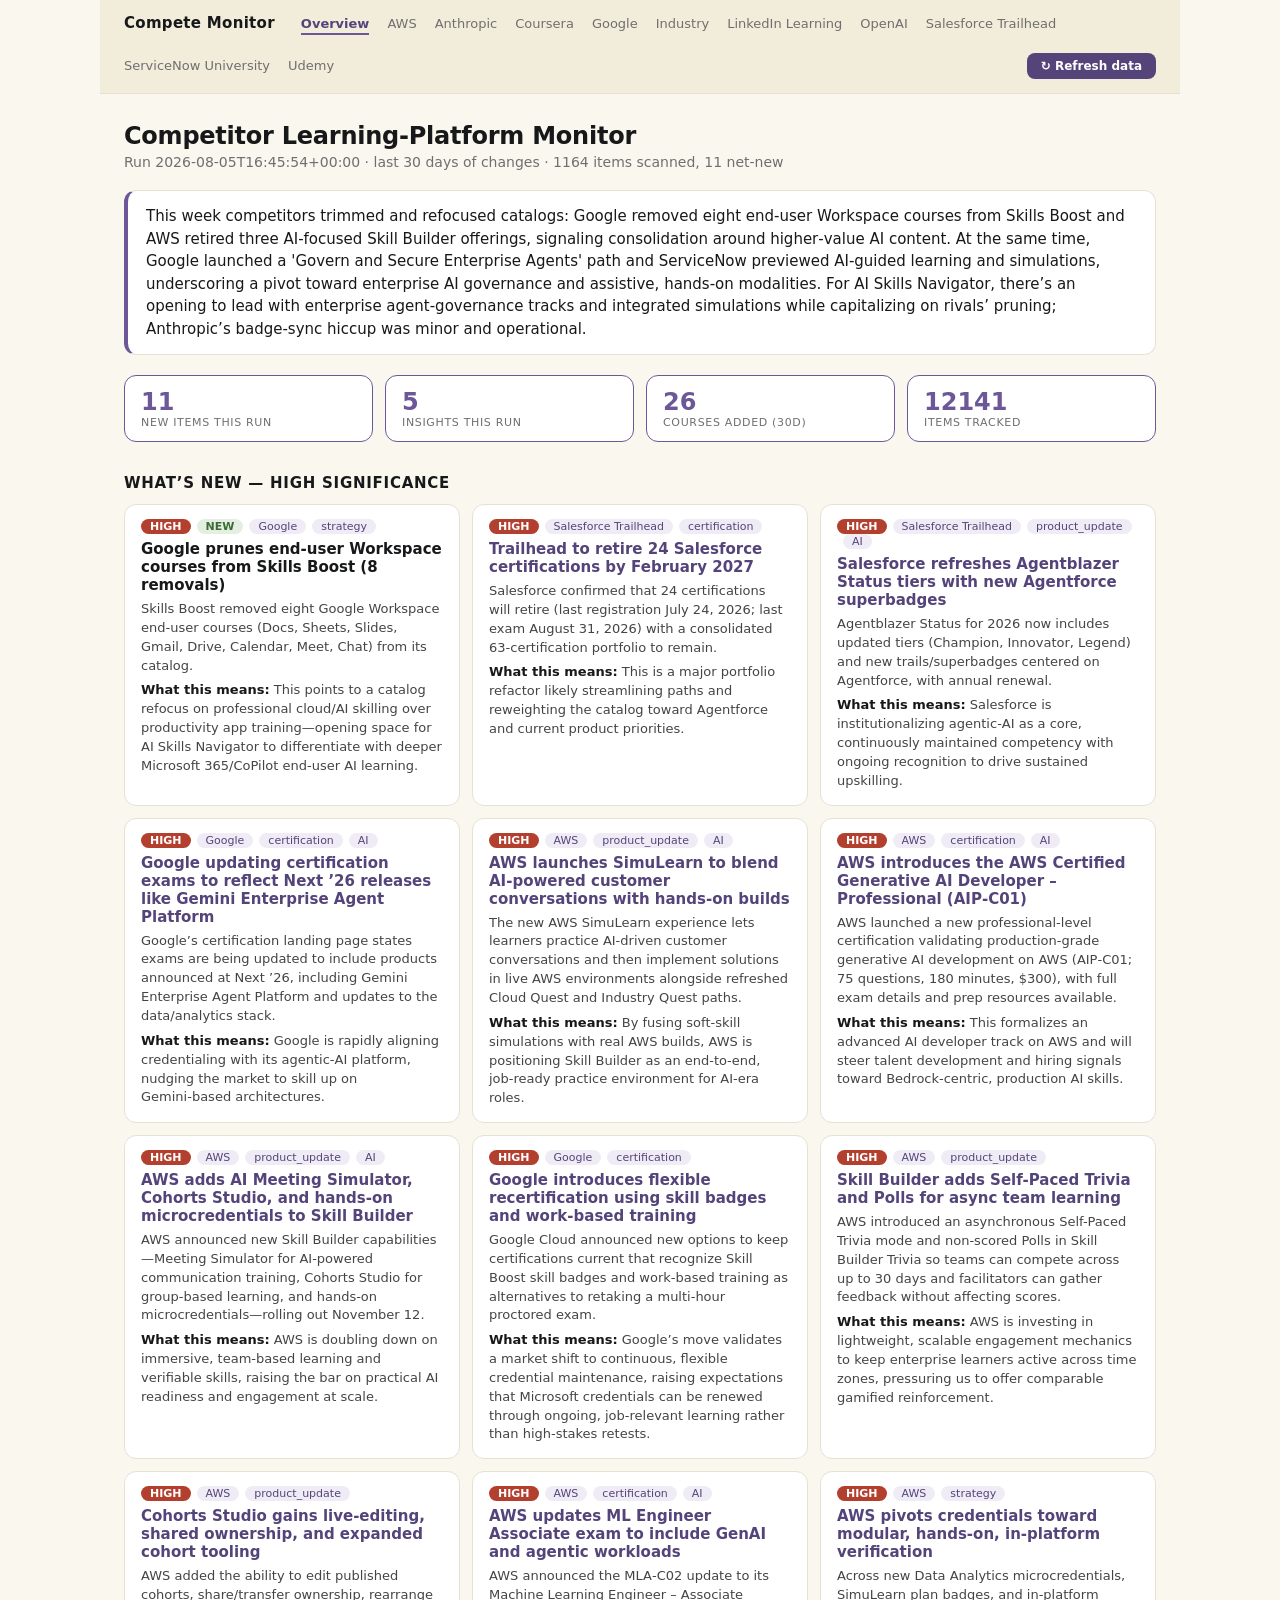
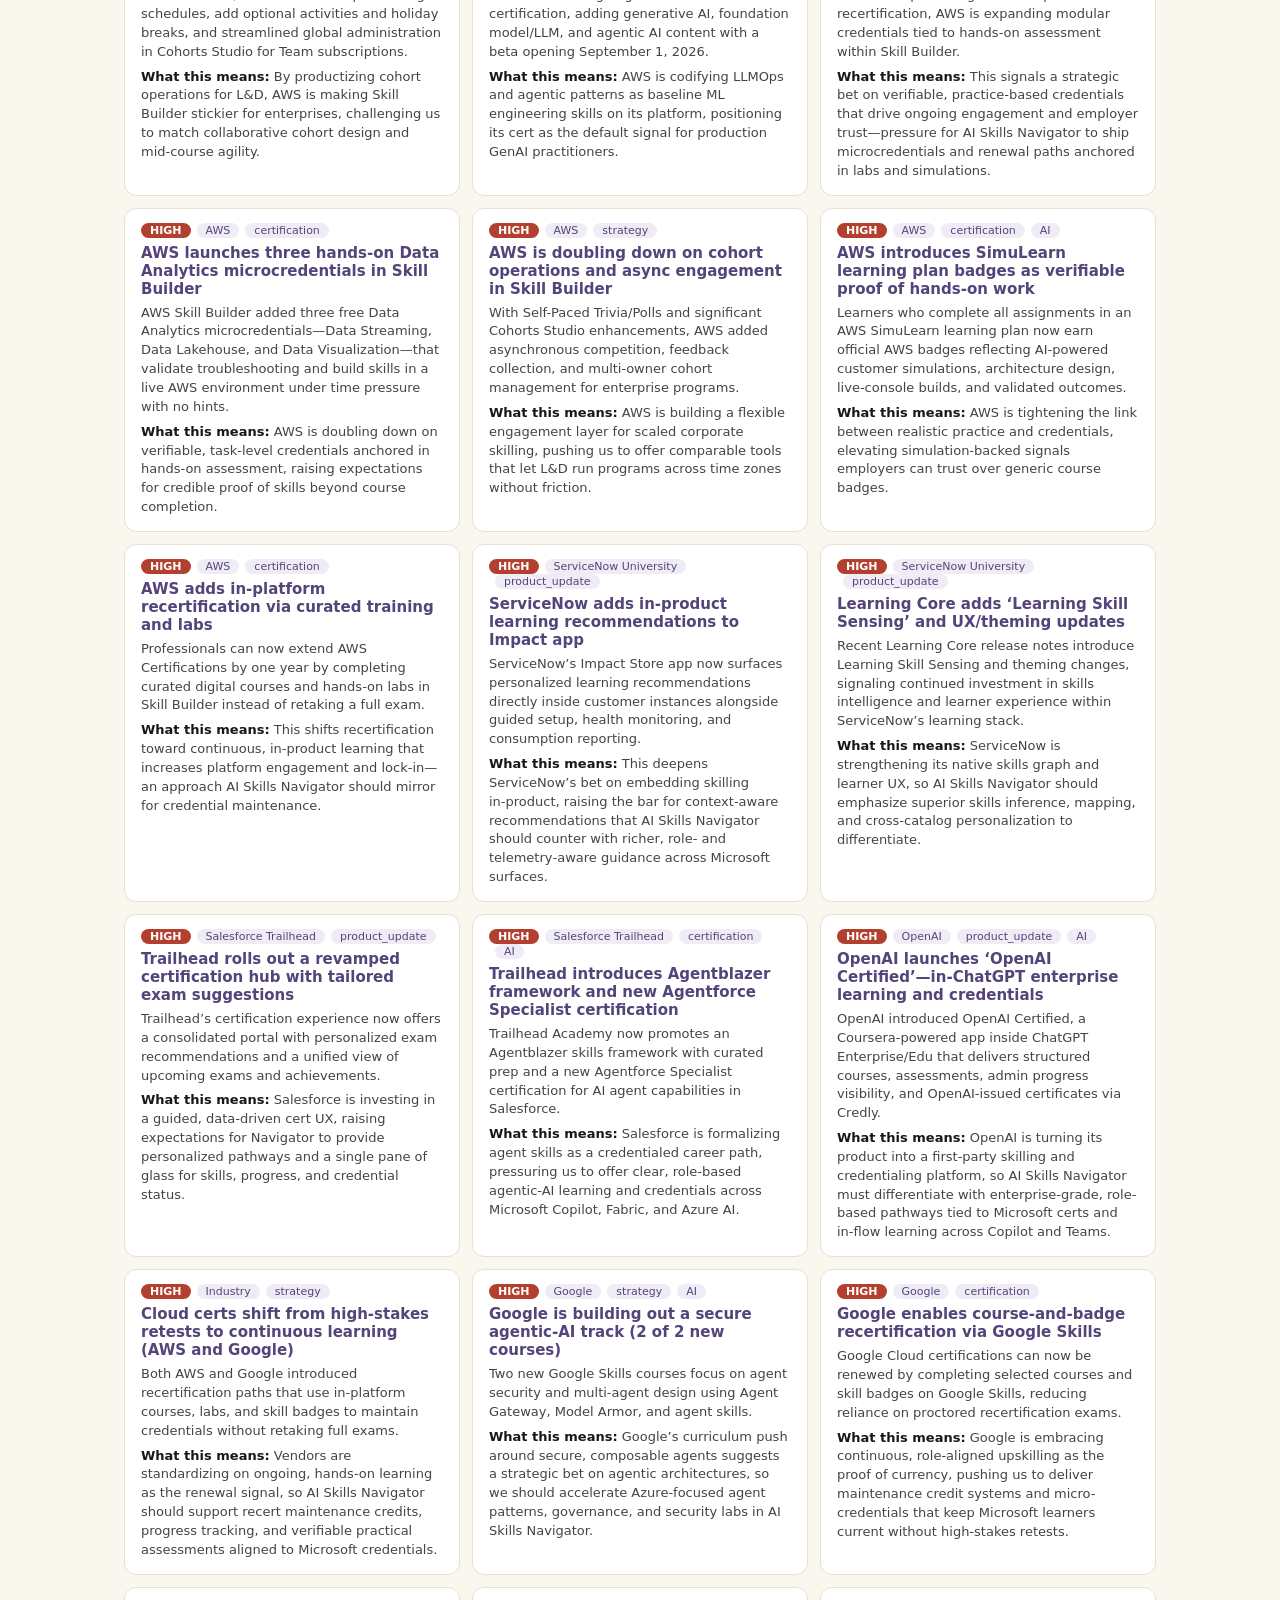
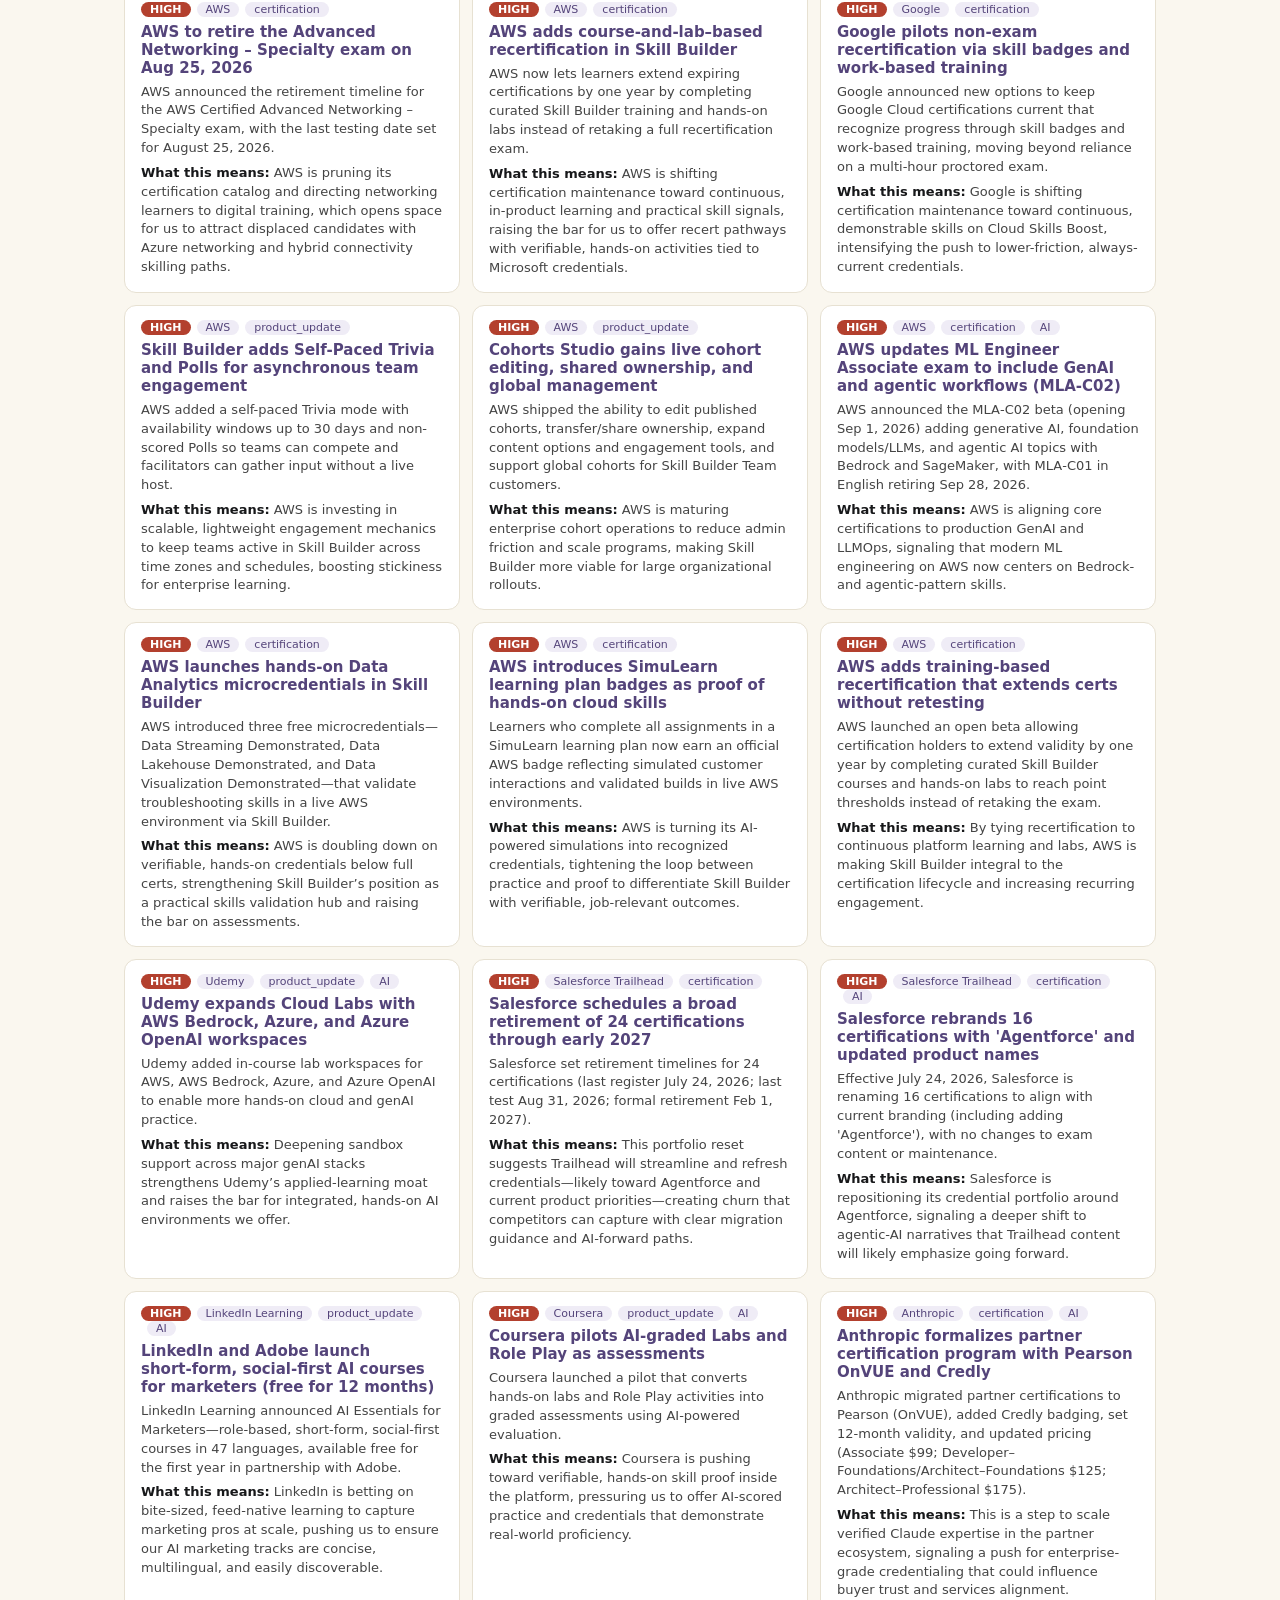
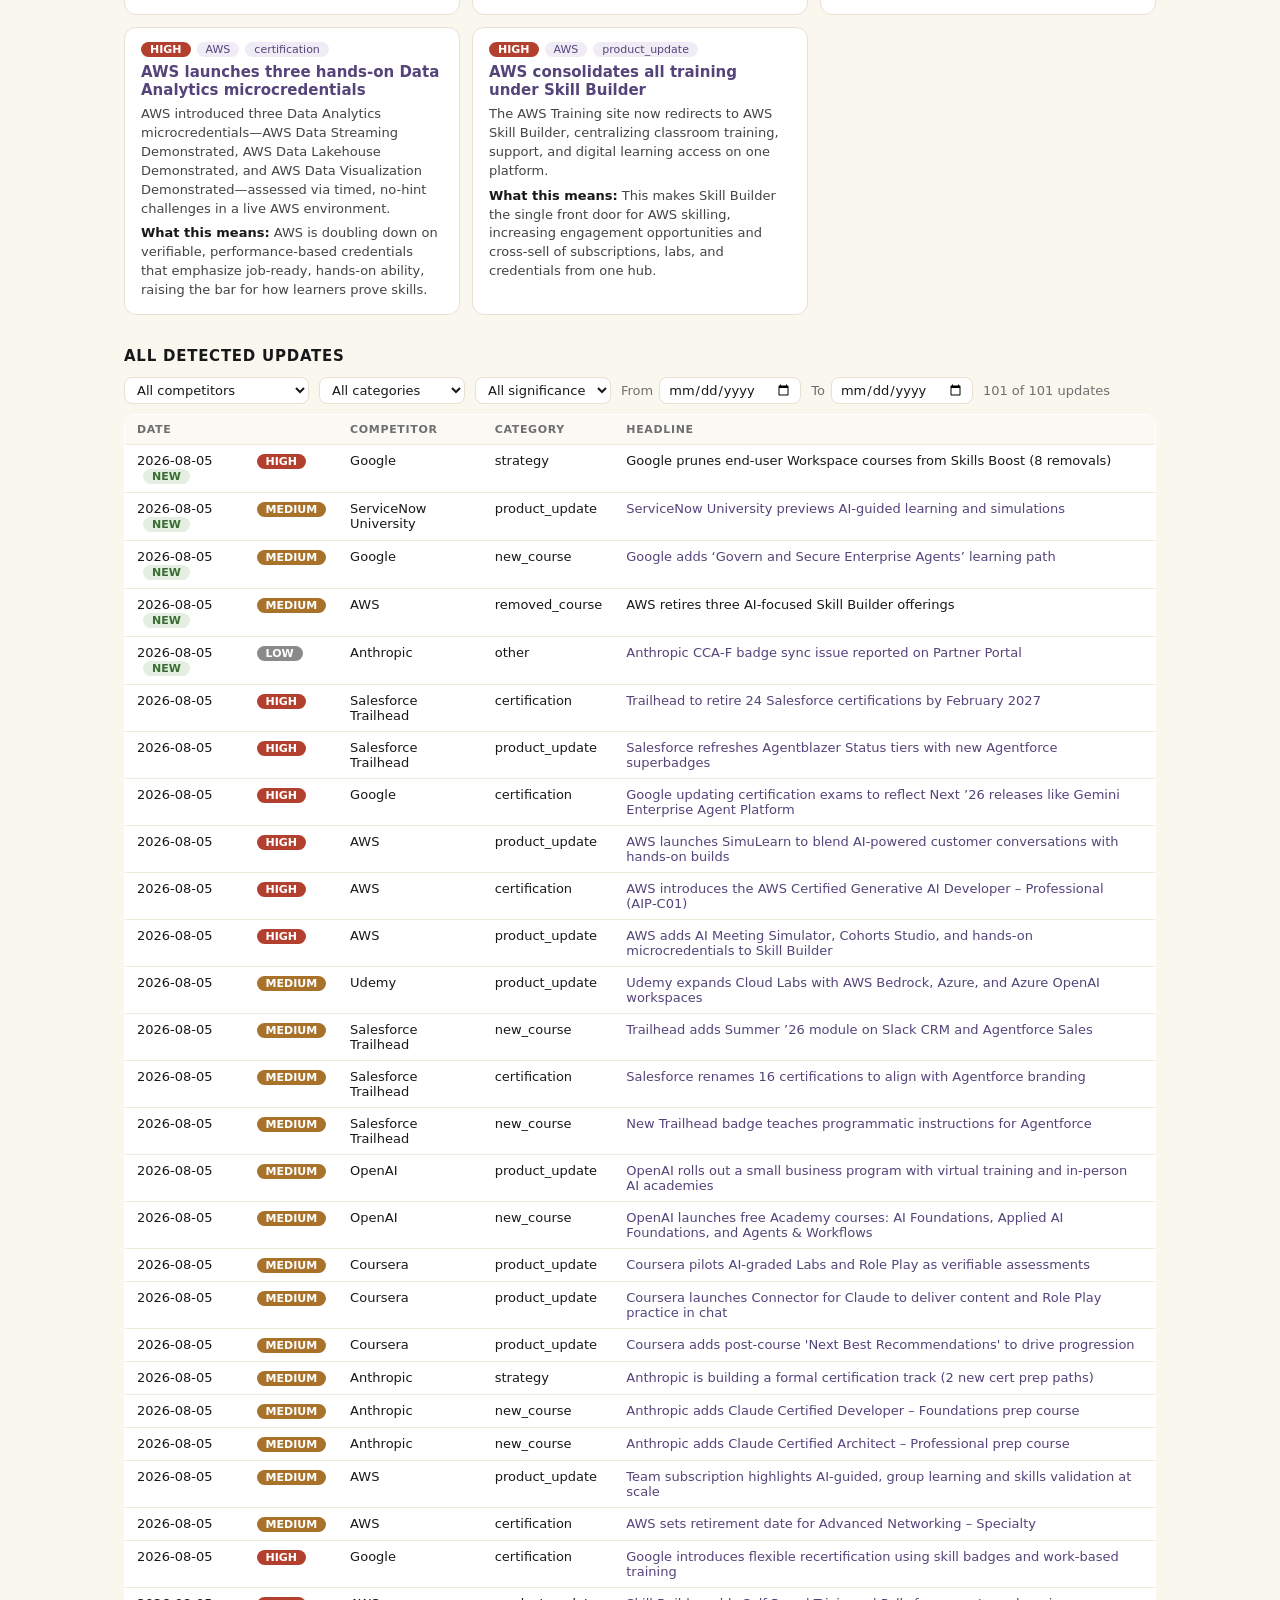
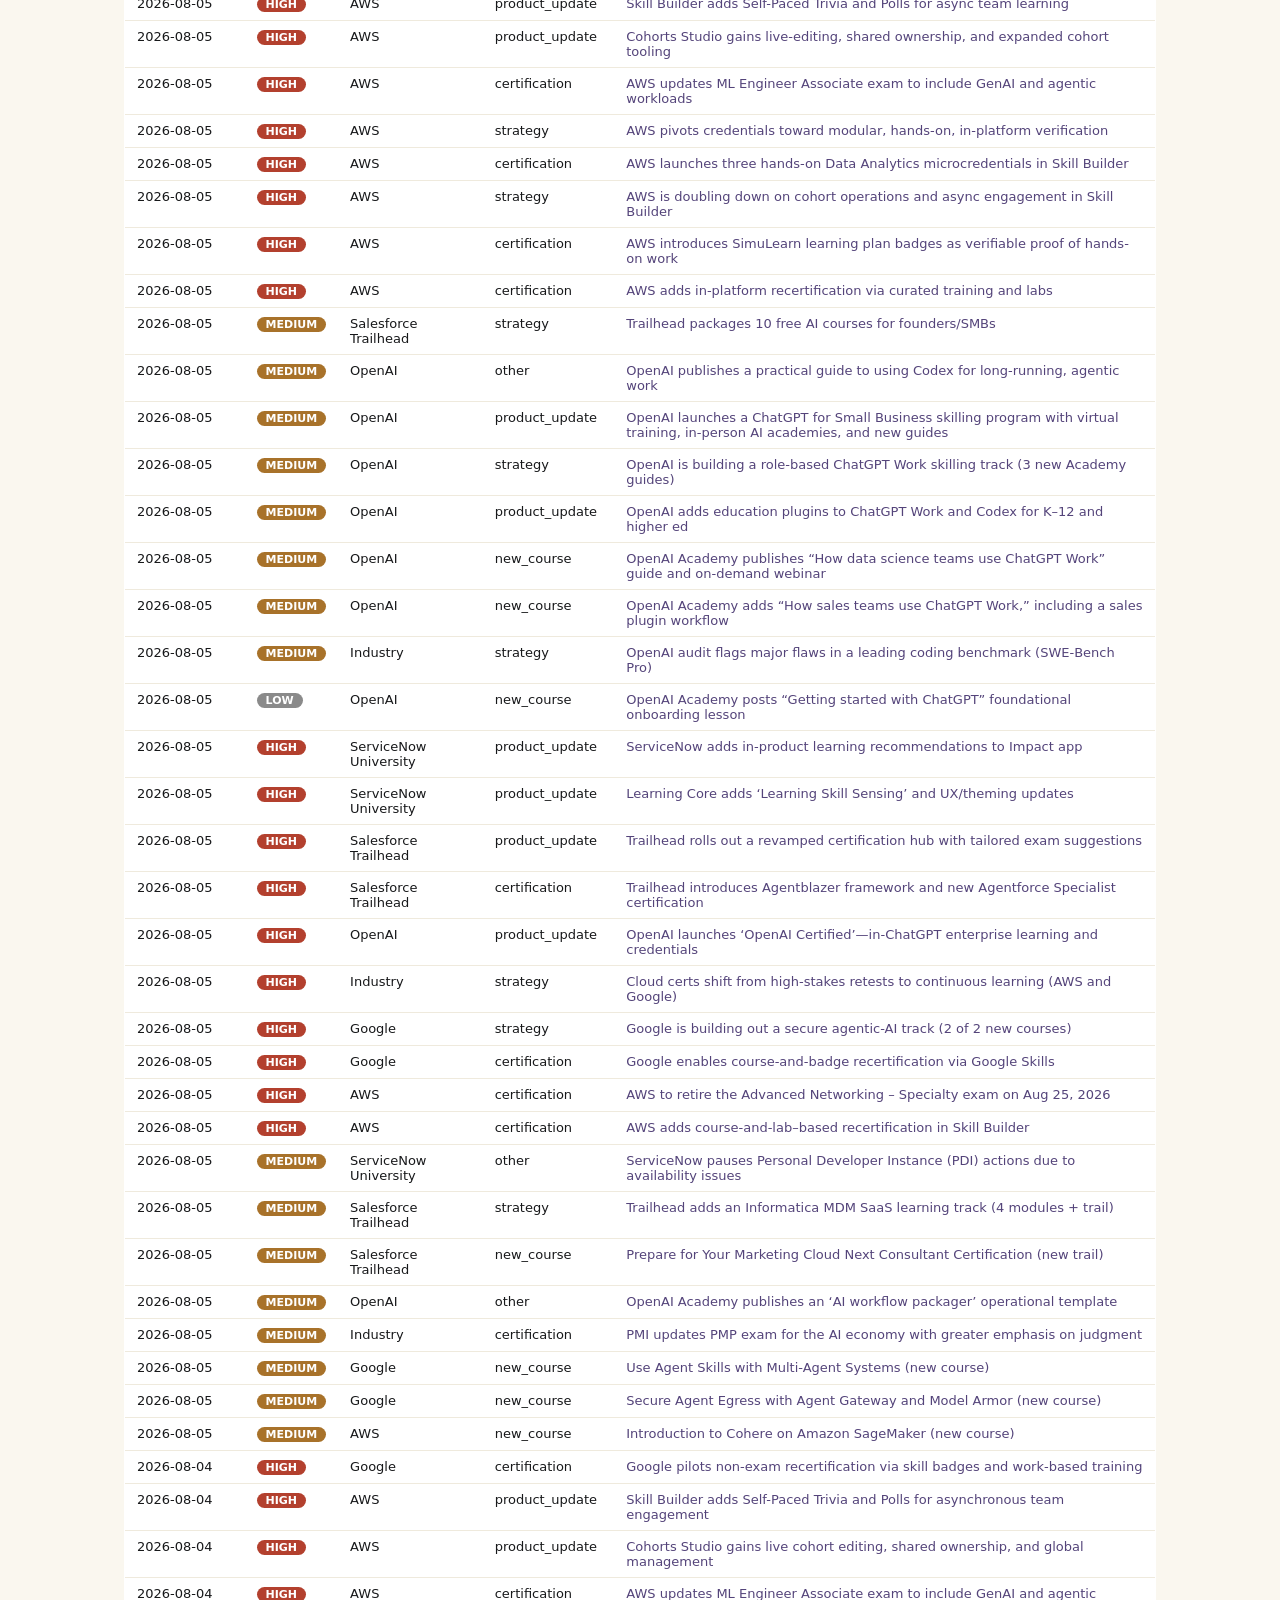
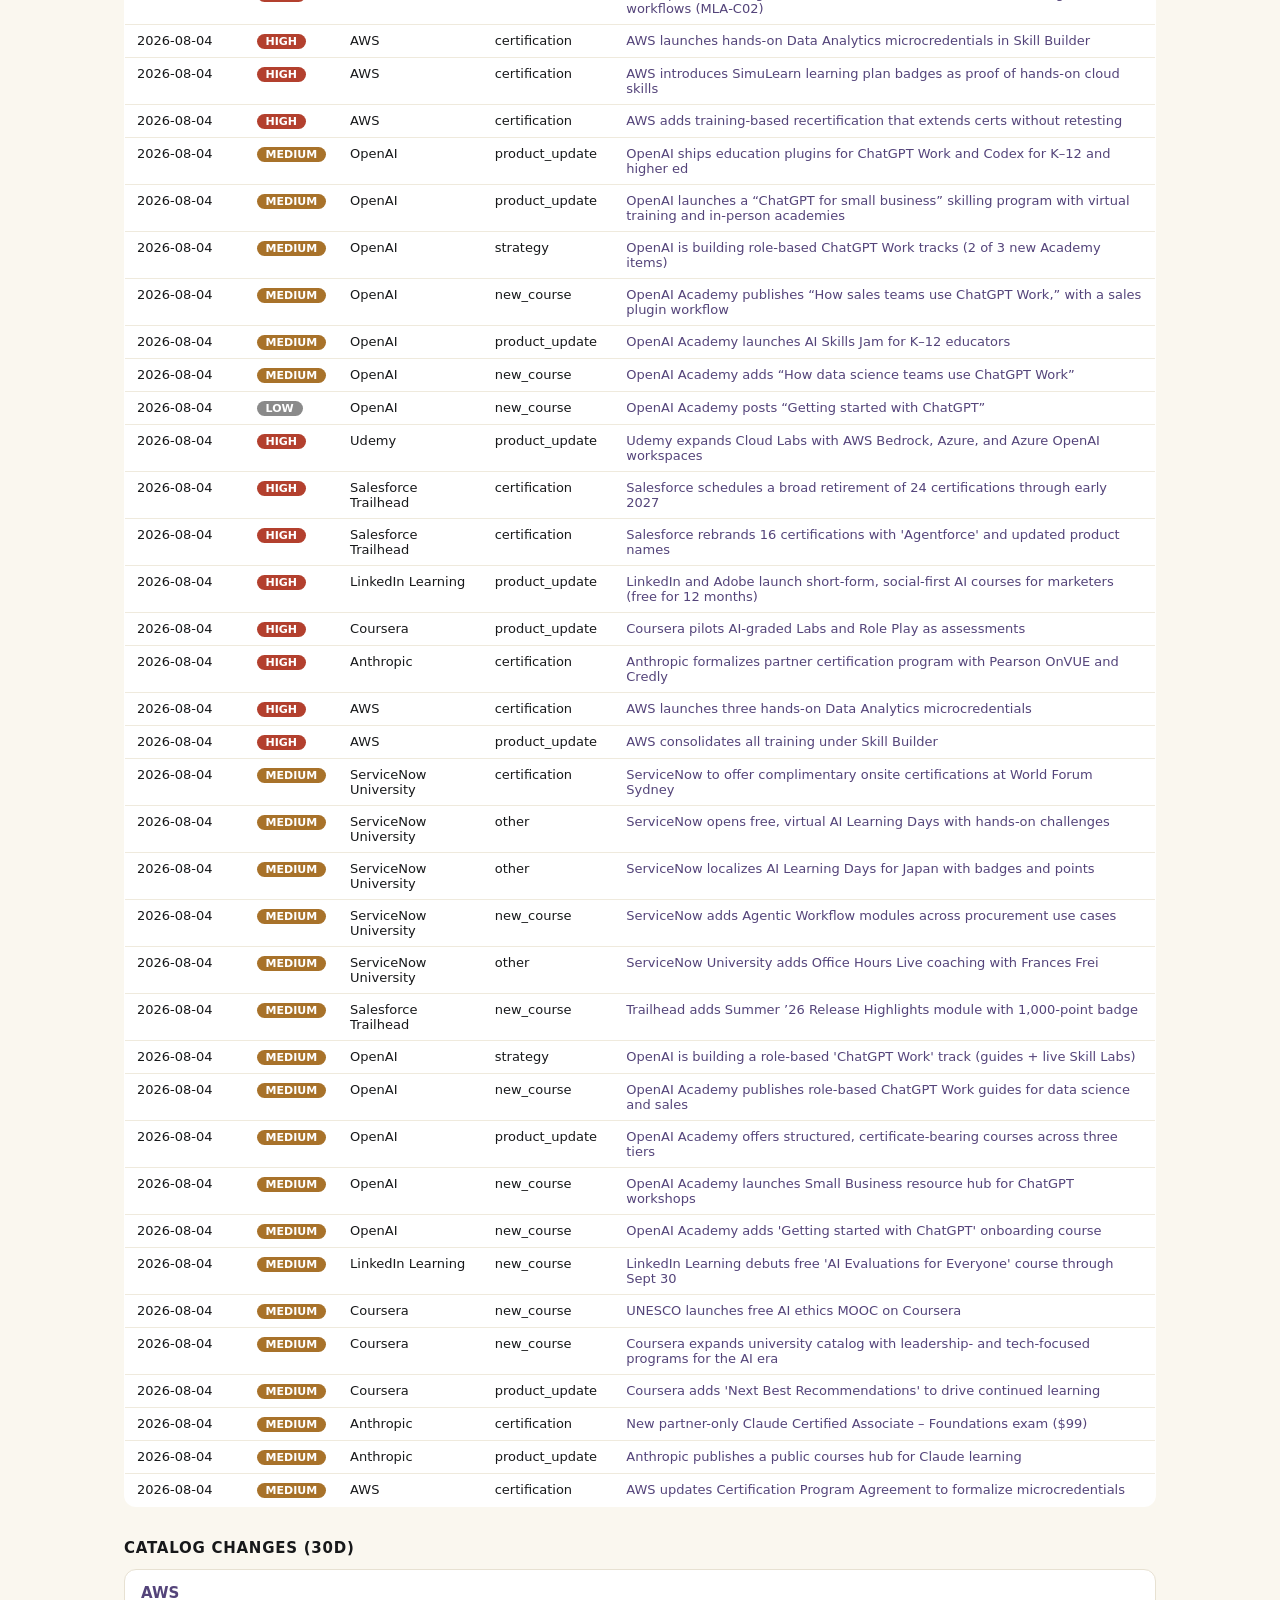
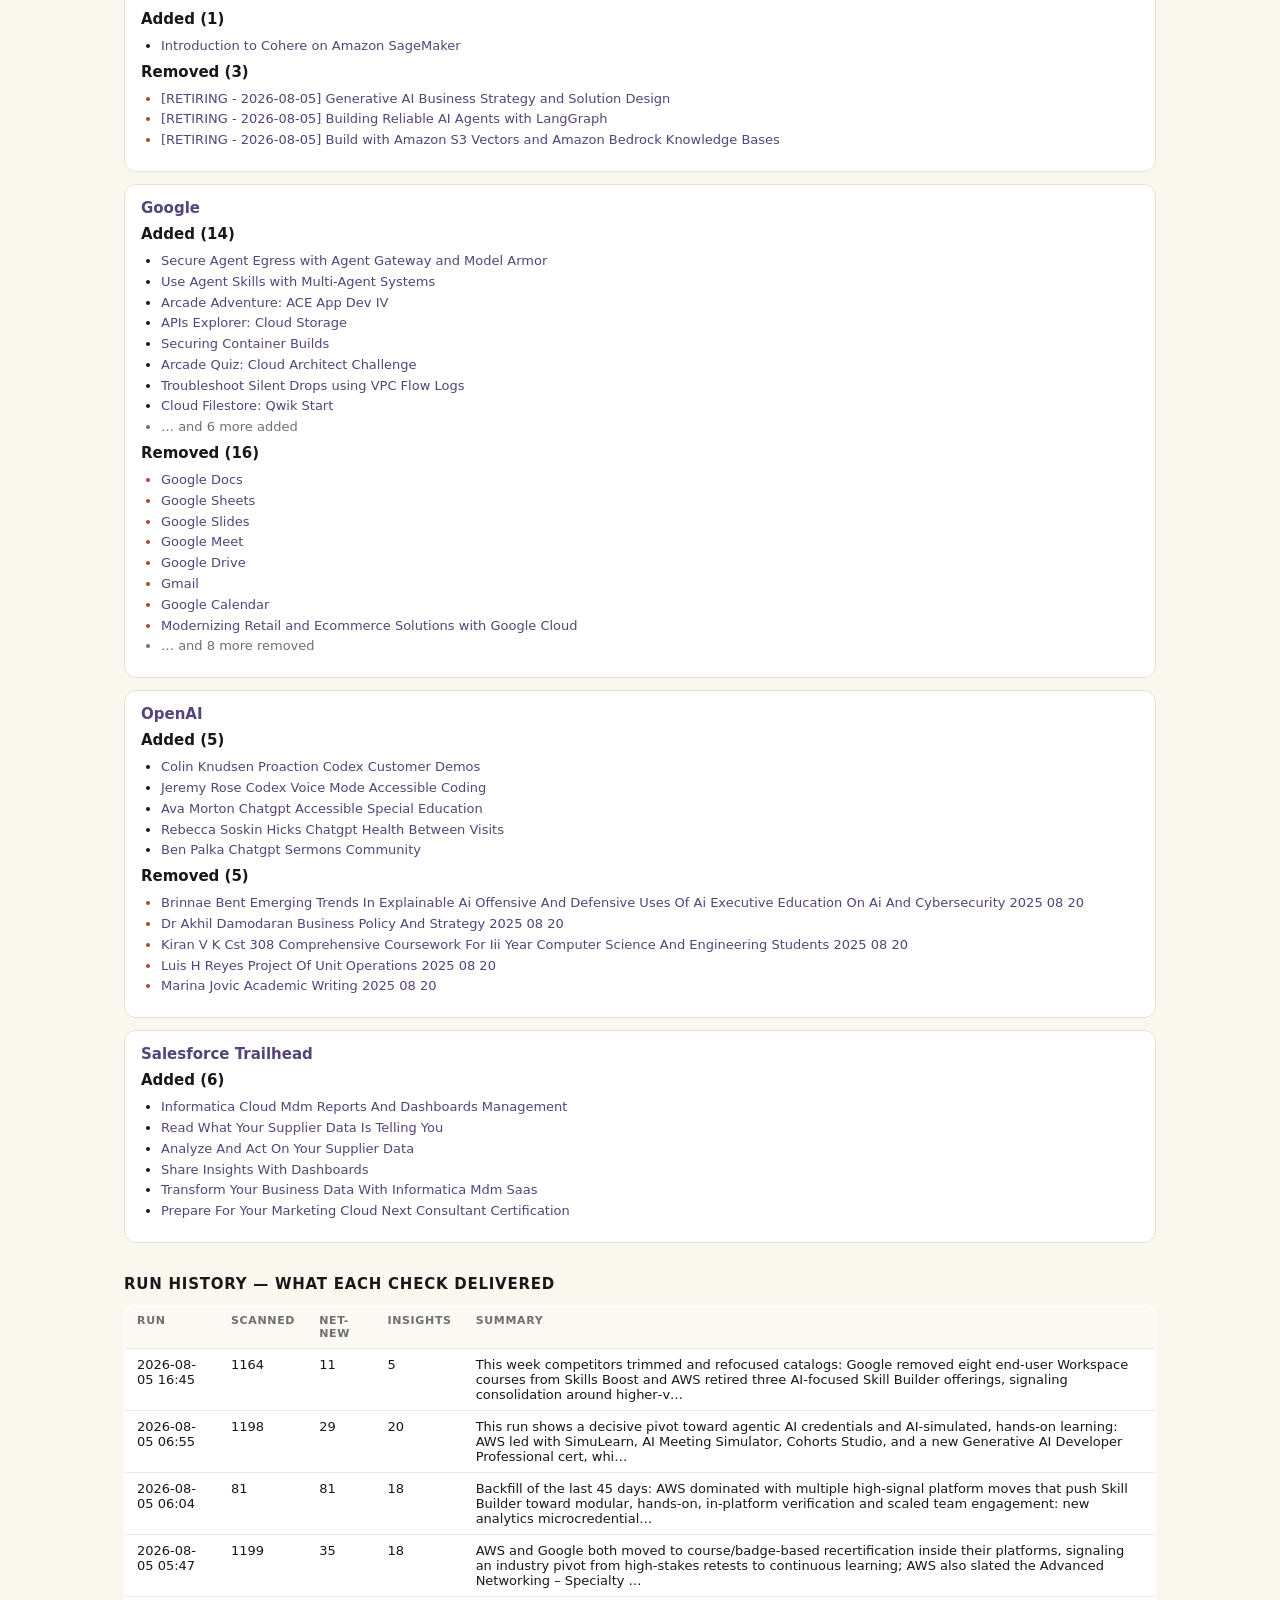
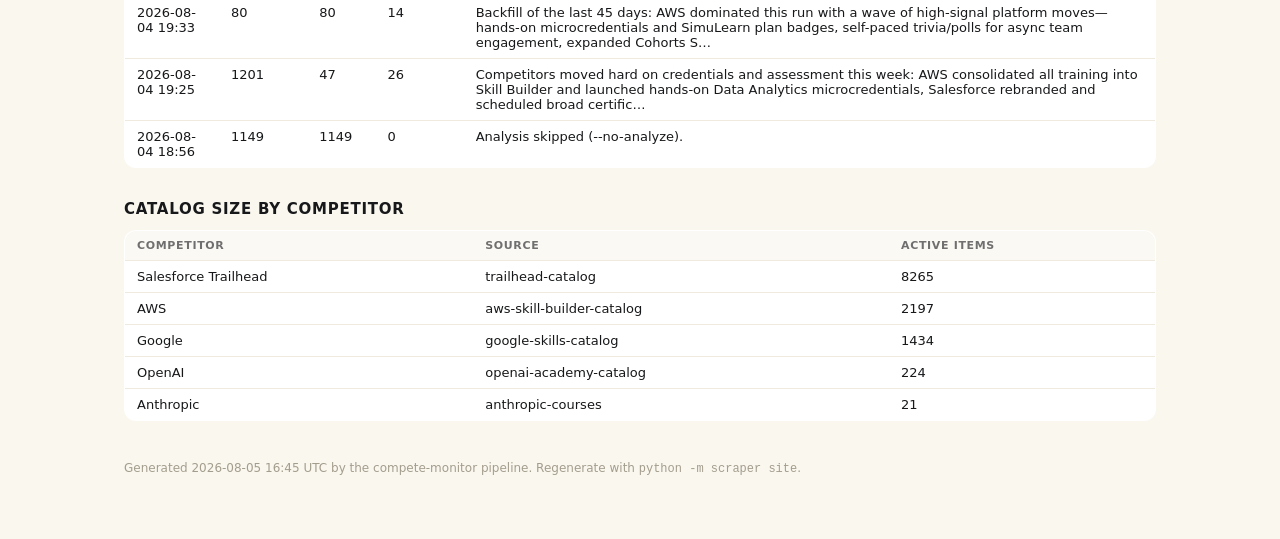
==== index.html @ 308c20a5 "Dashboard update 2026-08-05T16:45Z" ====
<!doctype html>
<html lang="en">
<head>
<meta charset="utf-8">
<meta name="viewport" content="width=device-width, initial-scale=1">
<title>Overview — Compete Monitor</title>
<style>
  :root { color-scheme: light;
          --bg: #faf7ef; --band: #f2ecdb; --card: #ffffff;
          --line: #e7e1d2; --ink: #17181a; --muted: #6f6f6f;
          --teal: #6c5898; --teal-deep: #54447a; --teal-fill: #efecf6;
          --red: #b3402e; --amber: #a8722a; }
  * { box-sizing: border-box; }
  body { margin: 0; font-family: "Segoe UI", -apple-system, system-ui, sans-serif;
         background: var(--bg); color: var(--ink); }
  .wrap { max-width: 1080px; margin: 0 auto; padding: 0 24px 64px; }
  nav { background: var(--band); border-bottom: 1px solid var(--line);
        margin: 0 -24px 28px; padding: 14px 24px;
        display: flex; gap: 18px; flex-wrap: wrap; align-items: baseline; }
  nav .brand { color: var(--ink); font-weight: 700; font-size: 15px;
               letter-spacing: .02em; margin-right: 8px; text-decoration: none; }
  nav a { color: var(--muted); text-decoration: none; font-size: 13px; }
  nav a:hover { color: var(--teal-deep); }
  nav a.active { color: var(--teal-deep); border-bottom: 2px solid var(--teal);
                 padding-bottom: 2px; font-weight: 600; }
  nav .refresh { margin-left: auto; background: var(--teal-deep); color: #fff;
                 border: none; border-radius: 8px; padding: 6px 14px;
                 font-size: 12px; font-weight: 600; cursor: pointer;
                 text-decoration: none; }
  nav .refresh:hover { background: var(--teal); color: #fff; }
  nav button.refresh { font-family: inherit; }
  nav .refresh[disabled] { opacity: .75; cursor: default; }
  h1 { font-size: 24px; margin: 0 0 4px; letter-spacing: -.01em; }
  .sub { color: var(--muted); font-size: 14px; margin-bottom: 20px; }
  .summary { background: var(--card); border: 1px solid var(--line);
             border-left: 4px solid var(--teal); border-radius: 12px;
             padding: 14px 18px; font-size: 15px; line-height: 1.5; }
  .kpis { display: grid; grid-template-columns: repeat(auto-fit, minmax(150px,1fr));
          gap: 12px; margin: 20px 0 8px; }
  .kpi { background: var(--card); border: 1.5px solid var(--teal);
         border-radius: 12px; padding: 12px 16px; }
  .kpi .n { font-size: 24px; font-weight: 700; color: var(--teal);
            font-variant-numeric: tabular-nums; }
  .kpi .l { font-size: 11px; color: var(--muted); text-transform: uppercase;
            letter-spacing: .06em; }
  h2 { font-size: 15px; margin: 32px 0 12px; text-transform: uppercase;
       letter-spacing: .05em; }
  .cards { display: grid; grid-template-columns: repeat(auto-fill, minmax(320px,1fr));
           gap: 12px; }
  .card { background: var(--card); border: 1px solid var(--line);
          border-radius: 12px; padding: 14px 16px; }
  .card .meta { font-size: 12px; margin-bottom: 6px; }
  .badge { display: inline-block; border-radius: 10px; padding: 1px 9px;
           font-size: 11px; font-weight: 600; color: #fff; }
  .chip { display: inline-block; background: var(--teal-fill); border-radius: 10px;
          padding: 1px 9px; font-size: 11px; color: var(--teal-deep);
          margin-left: 6px; }
  .chip.new { background: #e4efe2; color: #3c6b35; font-weight: 700; }
  .card h3 { font-size: 15px; margin: 0 0 6px; }
  .card h3 a, td a, .comp-block a { color: var(--teal-deep); text-decoration: none; }
  .card p { font-size: 13px; color: #444; margin: 0; line-height: 1.45; }
  .card p + p { margin-top: 6px; }
  .card p strong { color: var(--ink); }
  .filters { display: flex; gap: 10px; flex-wrap: wrap; align-items: center;
             margin: 0 0 10px; font-size: 13px; }
  .filters select, .filters input { font: inherit; font-size: 13px;
             padding: 4px 8px; border: 1px solid var(--line);
             border-radius: 8px; background: var(--card); color: var(--ink); }
  .filters label { color: var(--muted); display: flex; gap: 6px;
                   align-items: center; }
  table { width: 100%; border-collapse: collapse; background: var(--card);
          border: 1px solid var(--line); border-radius: 12px; overflow: hidden;
          font-size: 13px; }
  th, td { text-align: left; padding: 8px 12px; border-bottom: 1px solid #efeadd;
           vertical-align: top; }
  th { background: #fbf9f3; font-size: 11px; color: var(--muted);
       text-transform: uppercase; letter-spacing: .06em; }
  tr:last-child td { border-bottom: none; }
  .comp-block { background: var(--card); border: 1px solid var(--line);
                border-radius: 12px; padding: 14px 16px; margin-bottom: 12px; }
  .comp-block h3 { margin: 0 0 8px; font-size: 15px; }
  .comp-block ul { margin: 6px 0; padding-left: 20px; font-size: 13px;
                   line-height: 1.6; }
  .muted { color: var(--muted); font-size: 13px; }
  .removed { color: var(--red); }
  .chart { background: var(--card); border: 1px solid var(--line);
           border-radius: 12px; padding: 14px 16px; margin-bottom: 12px; }
  .legend { font-size: 12px; margin-top: 6px; }
  .legend span { margin-right: 14px; }
  .dot { display: inline-block; width: 9px; height: 9px; border-radius: 5px;
         margin-right: 4px; }
  footer { margin-top: 40px; color: #a39d8d; font-size: 12px; }
</style>
</head>
<body>
<div class="wrap"><nav><a class="brand" href="index.html">Compete Monitor</a><a href="index.html" class="active">Overview</a><a href="competitor-aws.html">AWS</a><a href="competitor-anthropic.html">Anthropic</a><a href="competitor-coursera.html">Coursera</a><a href="competitor-google.html">Google</a><a href="competitor-industry.html">Industry</a><a href="competitor-linkedin-learning.html">LinkedIn Learning</a><a href="competitor-openai.html">OpenAI</a><a href="competitor-salesforce-trailhead.html">Salesforce Trailhead</a><a href="competitor-servicenow-university.html">ServiceNow University</a><a href="competitor-udemy.html">Udemy</a><a class="refresh" href="https://github.com/amyge0510/ASN-Compete-Dashboard/actions/workflows/monitor.yml" target="_blank" rel="noopener" title="Runs a fresh check (takes ~15 minutes); refresh this page afterwards">&#8635; Refresh data</a></nav>
<h1>Competitor Learning-Platform Monitor</h1><div class="sub">Run 2026-08-05T16:45:54+00:00 &middot; last 30 days of changes &middot; 1164 items scanned, 11 net-new</div><div class="summary">This week competitors trimmed and refocused catalogs: Google removed eight end‑user Workspace courses from Skills Boost and AWS retired three AI‑focused Skill Builder offerings, signaling consolidation around higher‑value AI content. At the same time, Google launched a &#x27;Govern and Secure Enterprise Agents&#x27; path and ServiceNow previewed AI‑guided learning and simulations, underscoring a pivot toward enterprise AI governance and assistive, hands‑on modalities. For AI Skills Navigator, there’s an opening to lead with enterprise agent‑governance tracks and integrated simulations while capitalizing on rivals’ pruning; Anthropic’s badge‑sync hiccup was minor and operational.</div><div class="kpis"><div class="kpi"><div class="n">11</div><div class="l">new items this run</div></div><div class="kpi"><div class="n">5</div><div class="l">insights this run</div></div><div class="kpi"><div class="n">26</div><div class="l">courses added (30d)</div></div><div class="kpi"><div class="n">12141</div><div class="l">items tracked</div></div></div><h2>What&rsquo;s new — high significance</h2><div class="cards"><div class="card"><div class="meta"><span class="badge" style="background:#b3402e">HIGH</span><span class="chip new">NEW</span><span class="chip">Google</span><span class="chip">strategy</span></div><h3>Google prunes end‑user Workspace courses from Skills Boost (8 removals)</h3><p>Skills Boost removed eight Google Workspace end‑user courses (Docs, Sheets, Slides, Gmail, Drive, Calendar, Meet, Chat) from its catalog.</p><p><strong>What this means:</strong> This points to a catalog refocus on professional cloud/AI skilling over productivity app training—opening space for AI Skills Navigator to differentiate with deeper Microsoft 365/CoPilot end‑user AI learning.</p></div><div class="card"><div class="meta"><span class="badge" style="background:#b3402e">HIGH</span><span class="chip">Salesforce Trailhead</span><span class="chip">certification</span></div><h3><a href="https://help.salesforce.com/s/articleView?id=005360289&amp;type=1">Trailhead to retire 24 Salesforce certifications by February 2027</a></h3><p>Salesforce confirmed that 24 certifications will retire (last registration July 24, 2026; last exam August 31, 2026) with a consolidated 63‑certification portfolio to remain.</p><p><strong>What this means:</strong> This is a major portfolio refactor likely streamlining paths and reweighting the catalog toward Agentforce and current product priorities.</p></div><div class="card"><div class="meta"><span class="badge" style="background:#b3402e">HIGH</span><span class="chip">Salesforce Trailhead</span><span class="chip">product_update</span><span class="chip">AI</span></div><h3><a href="https://trailhead.salesforce.com/agentblazer">Salesforce refreshes Agentblazer Status tiers with new Agentforce superbadges</a></h3><p>Agentblazer Status for 2026 now includes updated tiers (Champion, Innovator, Legend) and new trails/superbadges centered on Agentforce, with annual renewal.</p><p><strong>What this means:</strong> Salesforce is institutionalizing agentic‑AI as a core, continuously maintained competency with ongoing recognition to drive sustained upskilling.</p></div><div class="card"><div class="meta"><span class="badge" style="background:#b3402e">HIGH</span><span class="chip">Google</span><span class="chip">certification</span><span class="chip">AI</span></div><h3><a href="https://cloud.google.com/learn/certification">Google updating certification exams to reflect Next ’26 releases like Gemini Enterprise Agent Platform</a></h3><p>Google’s certification landing page states exams are being updated to include products announced at Next ’26, including Gemini Enterprise Agent Platform and updates to the data/analytics stack.</p><p><strong>What this means:</strong> Google is rapidly aligning credentialing with its agentic‑AI platform, nudging the market to skill up on Gemini‑based architectures.</p></div><div class="card"><div class="meta"><span class="badge" style="background:#b3402e">HIGH</span><span class="chip">AWS</span><span class="chip">product_update</span><span class="chip">AI</span></div><h3><a href="https://aws.amazon.com/training/digital/aws-digital-classroom/">AWS launches SimuLearn to blend AI‑powered customer conversations with hands‑on builds</a></h3><p>The new AWS SimuLearn experience lets learners practice AI‑driven customer conversations and then implement solutions in live AWS environments alongside refreshed Cloud Quest and Industry Quest paths.</p><p><strong>What this means:</strong> By fusing soft‑skill simulations with real AWS builds, AWS is positioning Skill Builder as an end‑to‑end, job‑ready practice environment for AI‑era roles.</p></div><div class="card"><div class="meta"><span class="badge" style="background:#b3402e">HIGH</span><span class="chip">AWS</span><span class="chip">certification</span><span class="chip">AI</span></div><h3><a href="https://aws.amazon.com/certification/certified-generative-ai-developer-professional/">AWS introduces the AWS Certified Generative AI Developer – Professional (AIP‑C01)</a></h3><p>AWS launched a new professional‑level certification validating production‑grade generative AI development on AWS (AIP‑C01; 75 questions, 180 minutes, $300), with full exam details and prep resources available.</p><p><strong>What this means:</strong> This formalizes an advanced AI developer track on AWS and will steer talent development and hiring signals toward Bedrock‑centric, production AI skills.</p></div><div class="card"><div class="meta"><span class="badge" style="background:#b3402e">HIGH</span><span class="chip">AWS</span><span class="chip">product_update</span><span class="chip">AI</span></div><h3><a href="https://www.aboutamazon.com/news/aws/aws-ai-certification-learning-tools-skills-development">AWS adds AI Meeting Simulator, Cohorts Studio, and hands-on microcredentials to Skill Builder</a></h3><p>AWS announced new Skill Builder capabilities—Meeting Simulator for AI‑powered communication training, Cohorts Studio for group‑based learning, and hands‑on microcredentials—rolling out November 12.</p><p><strong>What this means:</strong> AWS is doubling down on immersive, team‑based learning and verifiable skills, raising the bar on practical AI readiness and engagement at scale.</p></div><div class="card"><div class="meta"><span class="badge" style="background:#b3402e">HIGH</span><span class="chip">Google</span><span class="chip">certification</span></div><h3><a href="https://cloud.google.com/blog/topics/training-certifications/new-ways-keep-google-cloud-certifications-current/">Google introduces flexible recertification using skill badges and work-based training</a></h3><p>Google Cloud announced new options to keep certifications current that recognize Skill Boost skill badges and work-based training as alternatives to retaking a multi-hour proctored exam.</p><p><strong>What this means:</strong> Google’s move validates a market shift to continuous, flexible credential maintenance, raising expectations that Microsoft credentials can be renewed through ongoing, job‑relevant learning rather than high‑stakes retests.</p></div><div class="card"><div class="meta"><span class="badge" style="background:#b3402e">HIGH</span><span class="chip">AWS</span><span class="chip">product_update</span></div><h3><a href="https://aws.amazon.com/blogs/training-and-certification/introducing-self-paced-trivia-and-polls-new-ways-to-compete-and-connect-in-aws-skill-builder-trivia/">Skill Builder adds Self-Paced Trivia and Polls for async team learning</a></h3><p>AWS introduced an asynchronous Self-Paced Trivia mode and non-scored Polls in Skill Builder Trivia so teams can compete across up to 30 days and facilitators can gather feedback without affecting scores.</p><p><strong>What this means:</strong> AWS is investing in lightweight, scalable engagement mechanics to keep enterprise learners active across time zones, pressuring us to offer comparable gamified reinforcement.</p></div><div class="card"><div class="meta"><span class="badge" style="background:#b3402e">HIGH</span><span class="chip">AWS</span><span class="chip">product_update</span></div><h3><a href="https://aws.amazon.com/blogs/training-and-certification/whats-new-in-cohorts-studio-edit-collaborate-and-scale/">Cohorts Studio gains live-editing, shared ownership, and expanded cohort tooling</a></h3><p>AWS added the ability to edit published cohorts, share/transfer ownership, rearrange schedules, add optional activities and holiday breaks, and streamlined global administration in Cohorts Studio for Team subscriptions.</p><p><strong>What this means:</strong> By productizing cohort operations for L&amp;D, AWS is making Skill Builder stickier for enterprises, challenging us to match collaborative cohort design and mid‑course agility.</p></div><div class="card"><div class="meta"><span class="badge" style="background:#b3402e">HIGH</span><span class="chip">AWS</span><span class="chip">certification</span><span class="chip">AI</span></div><h3><a href="https://aws.amazon.com/blogs/training-and-certification/updates-to-aws-certified-machine-learning-engineer-associate-mla-c02/">AWS updates ML Engineer Associate exam to include GenAI and agentic workloads</a></h3><p>AWS announced the MLA‑C02 update to its Machine Learning Engineer – Associate certification, adding generative AI, foundation model/LLM, and agentic AI content with a beta opening September 1, 2026.</p><p><strong>What this means:</strong> AWS is codifying LLMOps and agentic patterns as baseline ML engineering skills on its platform, positioning its cert as the default signal for production GenAI practitioners.</p></div><div class="card"><div class="meta"><span class="badge" style="background:#b3402e">HIGH</span><span class="chip">AWS</span><span class="chip">strategy</span></div><h3><a href="https://aws.amazon.com/blogs/training-and-certification/introducing-aws-simulearn-learning-plan-badges-verifiable-proof-of-hands-on-cloud-skills/">AWS pivots credentials toward modular, hands-on, in-platform verification</a></h3><p>Across new Data Analytics microcredentials, SimuLearn plan badges, and in-platform recertification, AWS is expanding modular credentials tied to hands-on assessment within Skill Builder.</p><p><strong>What this means:</strong> This signals a strategic bet on verifiable, practice‑based credentials that drive ongoing engagement and employer trust—pressure for AI Skills Navigator to ship microcredentials and renewal paths anchored in labs and simulations.</p></div><div class="card"><div class="meta"><span class="badge" style="background:#b3402e">HIGH</span><span class="chip">AWS</span><span class="chip">certification</span></div><h3><a href="https://aws.amazon.com/blogs/training-and-certification/prove-your-data-analytics-skills-three-new-microcredentials-now-available/">AWS launches three hands-on Data Analytics microcredentials in Skill Builder</a></h3><p>AWS Skill Builder added three free Data Analytics microcredentials—Data Streaming, Data Lakehouse, and Data Visualization—that validate troubleshooting and build skills in a live AWS environment under time pressure with no hints.</p><p><strong>What this means:</strong> AWS is doubling down on verifiable, task‑level credentials anchored in hands-on assessment, raising expectations for credible proof of skills beyond course completion.</p></div><div class="card"><div class="meta"><span class="badge" style="background:#b3402e">HIGH</span><span class="chip">AWS</span><span class="chip">strategy</span></div><h3><a href="https://aws.amazon.com/blogs/training-and-certification/introducing-self-paced-trivia-and-polls-new-ways-to-compete-and-connect-in-aws-skill-builder-trivia/">AWS is doubling down on cohort operations and async engagement in Skill Builder</a></h3><p>With Self-Paced Trivia/Polls and significant Cohorts Studio enhancements, AWS added asynchronous competition, feedback collection, and multi‑owner cohort management for enterprise programs.</p><p><strong>What this means:</strong> AWS is building a flexible engagement layer for scaled corporate skilling, pushing us to offer comparable tools that let L&amp;D run programs across time zones without friction.</p></div><div class="card"><div class="meta"><span class="badge" style="background:#b3402e">HIGH</span><span class="chip">AWS</span><span class="chip">certification</span><span class="chip">AI</span></div><h3><a href="https://aws.amazon.com/blogs/training-and-certification/introducing-aws-simulearn-learning-plan-badges-verifiable-proof-of-hands-on-cloud-skills/">AWS introduces SimuLearn learning plan badges as verifiable proof of hands-on work</a></h3><p>Learners who complete all assignments in an AWS SimuLearn learning plan now earn official AWS badges reflecting AI-powered customer simulations, architecture design, live-console builds, and validated outcomes.</p><p><strong>What this means:</strong> AWS is tightening the link between realistic practice and credentials, elevating simulation‑backed signals employers can trust over generic course badges.</p></div><div class="card"><div class="meta"><span class="badge" style="background:#b3402e">HIGH</span><span class="chip">AWS</span><span class="chip">certification</span></div><h3><a href="https://aws.amazon.com/blogs/training-and-certification/a-new-way-to-keep-your-aws-certification-current/">AWS adds in-platform recertification via curated training and labs</a></h3><p>Professionals can now extend AWS Certifications by one year by completing curated digital courses and hands-on labs in Skill Builder instead of retaking a full exam.</p><p><strong>What this means:</strong> This shifts recertification toward continuous, in‑product learning that increases platform engagement and lock‑in—an approach AI Skills Navigator should mirror for credential maintenance.</p></div><div class="card"><div class="meta"><span class="badge" style="background:#b3402e">HIGH</span><span class="chip">ServiceNow University</span><span class="chip">product_update</span></div><h3><a href="https://www.servicenow.com/docs/r/store-release-notes/store-rn-impact-impact.html">ServiceNow adds in‑product learning recommendations to Impact app</a></h3><p>ServiceNow’s Impact Store app now surfaces personalized learning recommendations directly inside customer instances alongside guided setup, health monitoring, and consumption reporting.</p><p><strong>What this means:</strong> This deepens ServiceNow’s bet on embedding skilling in‑product, raising the bar for context‑aware recommendations that AI Skills Navigator should counter with richer, role- and telemetry‑aware guidance across Microsoft surfaces.</p></div><div class="card"><div class="meta"><span class="badge" style="background:#b3402e">HIGH</span><span class="chip">ServiceNow University</span><span class="chip">product_update</span></div><h3><a href="https://www.servicenow.com/docs/r/store-release-notes/store-rn-hr-learning-core.html">Learning Core adds ‘Learning Skill Sensing’ and UX/theming updates</a></h3><p>Recent Learning Core release notes introduce Learning Skill Sensing and theming changes, signaling continued investment in skills intelligence and learner experience within ServiceNow’s learning stack.</p><p><strong>What this means:</strong> ServiceNow is strengthening its native skills graph and learner UX, so AI Skills Navigator should emphasize superior skills inference, mapping, and cross‑catalog personalization to differentiate.</p></div><div class="card"><div class="meta"><span class="badge" style="background:#b3402e">HIGH</span><span class="chip">Salesforce Trailhead</span><span class="chip">product_update</span></div><h3><a href="https://trailhead.salesforce.com/en/credentials/associateoverview">Trailhead rolls out a revamped certification hub with tailored exam suggestions</a></h3><p>Trailhead’s certification experience now offers a consolidated portal with personalized exam recommendations and a unified view of upcoming exams and achievements.</p><p><strong>What this means:</strong> Salesforce is investing in a guided, data-driven cert UX, raising expectations for Navigator to provide personalized pathways and a single pane of glass for skills, progress, and credential status.</p></div><div class="card"><div class="meta"><span class="badge" style="background:#b3402e">HIGH</span><span class="chip">Salesforce Trailhead</span><span class="chip">certification</span><span class="chip">AI</span></div><h3><a href="https://trailheadacademy.salesforce.com/certification-overview">Trailhead introduces Agentblazer framework and new Agentforce Specialist certification</a></h3><p>Trailhead Academy now promotes an Agentblazer skills framework with curated prep and a new Agentforce Specialist certification for AI agent capabilities in Salesforce.</p><p><strong>What this means:</strong> Salesforce is formalizing agent skills as a credentialed career path, pressuring us to offer clear, role-based agentic-AI learning and credentials across Microsoft Copilot, Fabric, and Azure AI.</p></div><div class="card"><div class="meta"><span class="badge" style="background:#b3402e">HIGH</span><span class="chip">OpenAI</span><span class="chip">product_update</span><span class="chip">AI</span></div><h3><a href="https://openai.com/business/apps/openai-certified/">OpenAI launches ‘OpenAI Certified’—in‑ChatGPT enterprise learning and credentials</a></h3><p>OpenAI introduced OpenAI Certified, a Coursera-powered app inside ChatGPT Enterprise/Edu that delivers structured courses, assessments, admin progress visibility, and OpenAI-issued certificates via Credly.</p><p><strong>What this means:</strong> OpenAI is turning its product into a first‑party skilling and credentialing platform, so AI Skills Navigator must differentiate with enterprise‑grade, role-based pathways tied to Microsoft certs and in‑flow learning across Copilot and Teams.</p></div><div class="card"><div class="meta"><span class="badge" style="background:#b3402e">HIGH</span><span class="chip">Industry</span><span class="chip">strategy</span></div><h3><a href="https://cloud.google.com/blog/topics/training-certifications/new-ways-keep-google-cloud-certifications-current">Cloud certs shift from high-stakes retests to continuous learning (AWS and Google)</a></h3><p>Both AWS and Google introduced recertification paths that use in-platform courses, labs, and skill badges to maintain credentials without retaking full exams.</p><p><strong>What this means:</strong> Vendors are standardizing on ongoing, hands-on learning as the renewal signal, so AI Skills Navigator should support recert maintenance credits, progress tracking, and verifiable practical assessments aligned to Microsoft credentials.</p></div><div class="card"><div class="meta"><span class="badge" style="background:#b3402e">HIGH</span><span class="chip">Google</span><span class="chip">strategy</span><span class="chip">AI</span></div><h3><a href="https://www.skills.google/course_templates/1841">Google is building out a secure agentic-AI track (2 of 2 new courses)</a></h3><p>Two new Google Skills courses focus on agent security and multi-agent design using Agent Gateway, Model Armor, and agent skills.</p><p><strong>What this means:</strong> Google’s curriculum push around secure, composable agents suggests a strategic bet on agentic architectures, so we should accelerate Azure-focused agent patterns, governance, and security labs in AI Skills Navigator.</p></div><div class="card"><div class="meta"><span class="badge" style="background:#b3402e">HIGH</span><span class="chip">Google</span><span class="chip">certification</span></div><h3><a href="https://cloud.google.com/blog/topics/training-certifications/new-ways-keep-google-cloud-certifications-current">Google enables course-and-badge recertification via Google Skills</a></h3><p>Google Cloud certifications can now be renewed by completing selected courses and skill badges on Google Skills, reducing reliance on proctored recertification exams.</p><p><strong>What this means:</strong> Google is embracing continuous, role-aligned upskilling as the proof of currency, pushing us to deliver maintenance credit systems and micro-credentials that keep Microsoft learners current without high-stakes retests.</p></div><div class="card"><div class="meta"><span class="badge" style="background:#b3402e">HIGH</span><span class="chip">AWS</span><span class="chip">certification</span></div><h3><a href="https://aws.amazon.com/certification/certified-advanced-networking-specialty/">AWS to retire the Advanced Networking – Specialty exam on Aug 25, 2026</a></h3><p>AWS announced the retirement timeline for the AWS Certified Advanced Networking – Specialty exam, with the last testing date set for August 25, 2026.</p><p><strong>What this means:</strong> AWS is pruning its certification catalog and directing networking learners to digital training, which opens space for us to attract displaced candidates with Azure networking and hybrid connectivity skilling paths.</p></div><div class="card"><div class="meta"><span class="badge" style="background:#b3402e">HIGH</span><span class="chip">AWS</span><span class="chip">certification</span></div><h3><a href="https://aws.amazon.com/ar/blogs/training-and-certification/a-new-way-to-keep-your-aws-certification-current/">AWS adds course-and-lab–based recertification in Skill Builder</a></h3><p>AWS now lets learners extend expiring certifications by one year by completing curated Skill Builder training and hands-on labs instead of retaking a full recertification exam.</p><p><strong>What this means:</strong> AWS is shifting certification maintenance toward continuous, in-product learning and practical skill signals, raising the bar for us to offer recert pathways with verifiable, hands-on activities tied to Microsoft credentials.</p></div><div class="card"><div class="meta"><span class="badge" style="background:#b3402e">HIGH</span><span class="chip">Google</span><span class="chip">certification</span></div><h3><a href="https://cloud.google.com/blog/topics/training-certifications/new-ways-keep-google-cloud-certifications-current/">Google pilots non-exam recertification via skill badges and work-based training</a></h3><p>Google announced new options to keep Google Cloud certifications current that recognize progress through skill badges and work-based training, moving beyond reliance on a multi-hour proctored exam.</p><p><strong>What this means:</strong> Google is shifting certification maintenance toward continuous, demonstrable skills on Cloud Skills Boost, intensifying the push to lower-friction, always-current credentials.</p></div><div class="card"><div class="meta"><span class="badge" style="background:#b3402e">HIGH</span><span class="chip">AWS</span><span class="chip">product_update</span></div><h3><a href="https://aws.amazon.com/blogs/training-and-certification/introducing-self-paced-trivia-and-polls-new-ways-to-compete-and-connect-in-aws-skill-builder-trivia/">Skill Builder adds Self-Paced Trivia and Polls for asynchronous team engagement</a></h3><p>AWS added a self-paced Trivia mode with availability windows up to 30 days and non-scored Polls so teams can compete and facilitators can gather input without a live host.</p><p><strong>What this means:</strong> AWS is investing in scalable, lightweight engagement mechanics to keep teams active in Skill Builder across time zones and schedules, boosting stickiness for enterprise learning.</p></div><div class="card"><div class="meta"><span class="badge" style="background:#b3402e">HIGH</span><span class="chip">AWS</span><span class="chip">product_update</span></div><h3><a href="https://aws.amazon.com/blogs/training-and-certification/whats-new-in-cohorts-studio-edit-collaborate-and-scale/">Cohorts Studio gains live cohort editing, shared ownership, and global management</a></h3><p>AWS shipped the ability to edit published cohorts, transfer/share ownership, expand content options and engagement tools, and support global cohorts for Skill Builder Team customers.</p><p><strong>What this means:</strong> AWS is maturing enterprise cohort operations to reduce admin friction and scale programs, making Skill Builder more viable for large organizational rollouts.</p></div><div class="card"><div class="meta"><span class="badge" style="background:#b3402e">HIGH</span><span class="chip">AWS</span><span class="chip">certification</span><span class="chip">AI</span></div><h3><a href="https://aws.amazon.com/blogs/training-and-certification/updates-to-aws-certified-machine-learning-engineer-associate-mla-c02/">AWS updates ML Engineer Associate exam to include GenAI and agentic workflows (MLA‑C02)</a></h3><p>AWS announced the MLA‑C02 beta (opening Sep 1, 2026) adding generative AI, foundation models/LLMs, and agentic AI topics with Bedrock and SageMaker, with MLA‑C01 in English retiring Sep 28, 2026.</p><p><strong>What this means:</strong> AWS is aligning core certifications to production GenAI and LLMOps, signaling that modern ML engineering on AWS now centers on Bedrock- and agentic-pattern skills.</p></div><div class="card"><div class="meta"><span class="badge" style="background:#b3402e">HIGH</span><span class="chip">AWS</span><span class="chip">certification</span></div><h3><a href="https://aws.amazon.com/blogs/training-and-certification/prove-your-data-analytics-skills-three-new-microcredentials-now-available/">AWS launches hands-on Data Analytics microcredentials in Skill Builder</a></h3><p>AWS introduced three free microcredentials—Data Streaming Demonstrated, Data Lakehouse Demonstrated, and Data Visualization Demonstrated—that validate troubleshooting skills in a live AWS environment via Skill Builder.</p><p><strong>What this means:</strong> AWS is doubling down on verifiable, hands-on credentials below full certs, strengthening Skill Builder’s position as a practical skills validation hub and raising the bar on assessments.</p></div><div class="card"><div class="meta"><span class="badge" style="background:#b3402e">HIGH</span><span class="chip">AWS</span><span class="chip">certification</span></div><h3><a href="https://aws.amazon.com/blogs/training-and-certification/introducing-aws-simulearn-learning-plan-badges-verifiable-proof-of-hands-on-cloud-skills/">AWS introduces SimuLearn learning plan badges as proof of hands-on cloud skills</a></h3><p>Learners who complete all assignments in a SimuLearn learning plan now earn an official AWS badge reflecting simulated customer interactions and validated builds in live AWS environments.</p><p><strong>What this means:</strong> AWS is turning its AI-powered simulations into recognized credentials, tightening the loop between practice and proof to differentiate Skill Builder with verifiable, job-relevant outcomes.</p></div><div class="card"><div class="meta"><span class="badge" style="background:#b3402e">HIGH</span><span class="chip">AWS</span><span class="chip">certification</span></div><h3><a href="https://aws.amazon.com/blogs/training-and-certification/a-new-way-to-keep-your-aws-certification-current/">AWS adds training-based recertification that extends certs without retesting</a></h3><p>AWS launched an open beta allowing certification holders to extend validity by one year by completing curated Skill Builder courses and hands-on labs to reach point thresholds instead of retaking the exam.</p><p><strong>What this means:</strong> By tying recertification to continuous platform learning and labs, AWS is making Skill Builder integral to the certification lifecycle and increasing recurring engagement.</p></div><div class="card"><div class="meta"><span class="badge" style="background:#b3402e">HIGH</span><span class="chip">Udemy</span><span class="chip">product_update</span><span class="chip">AI</span></div><h3><a href="https://blog.coursera.org/accelerating-product-and-platform-innovations-across-coursera-and-udemy/">Udemy expands Cloud Labs with AWS Bedrock, Azure, and Azure OpenAI workspaces</a></h3><p>Udemy added in‑course lab workspaces for AWS, AWS Bedrock, Azure, and Azure OpenAI to enable more hands‑on cloud and genAI practice.</p><p><strong>What this means:</strong> Deepening sandbox support across major genAI stacks strengthens Udemy’s applied‑learning moat and raises the bar for integrated, hands‑on AI environments we offer.</p></div><div class="card"><div class="meta"><span class="badge" style="background:#b3402e">HIGH</span><span class="chip">Salesforce Trailhead</span><span class="chip">certification</span></div><h3><a href="https://help.salesforce.com/s/articleView?id=005360289&amp;language=en_US&amp;type=1">Salesforce schedules a broad retirement of 24 certifications through early 2027</a></h3><p>Salesforce set retirement timelines for 24 certifications (last register July 24, 2026; last test Aug 31, 2026; formal retirement Feb 1, 2027).</p><p><strong>What this means:</strong> This portfolio reset suggests Trailhead will streamline and refresh credentials—likely toward Agentforce and current product priorities—creating churn that competitors can capture with clear migration guidance and AI-forward paths.</p></div><div class="card"><div class="meta"><span class="badge" style="background:#b3402e">HIGH</span><span class="chip">Salesforce Trailhead</span><span class="chip">certification</span><span class="chip">AI</span></div><h3><a href="https://help.salesforce.com/s/articleView?id=005298915&amp;language=en_US&amp;type=1">Salesforce rebrands 16 certifications with &#x27;Agentforce&#x27; and updated product names</a></h3><p>Effective July 24, 2026, Salesforce is renaming 16 certifications to align with current branding (including adding &#x27;Agentforce&#x27;), with no changes to exam content or maintenance.</p><p><strong>What this means:</strong> Salesforce is repositioning its credential portfolio around Agentforce, signaling a deeper shift to agentic-AI narratives that Trailhead content will likely emphasize going forward.</p></div><div class="card"><div class="meta"><span class="badge" style="background:#b3402e">HIGH</span><span class="chip">LinkedIn Learning</span><span class="chip">product_update</span><span class="chip">AI</span></div><h3><a href="https://news.linkedin.com/2026/linkedin-and-adobe-launch-global-ai-skills-initiative-for-market">LinkedIn and Adobe launch short‑form, social‑first AI courses for marketers (free for 12 months)</a></h3><p>LinkedIn Learning announced AI Essentials for Marketers—role‑based, short‑form, social‑first courses in 47 languages, available free for the first year in partnership with Adobe.</p><p><strong>What this means:</strong> LinkedIn is betting on bite‑sized, feed‑native learning to capture marketing pros at scale, pushing us to ensure our AI marketing tracks are concise, multilingual, and easily discoverable.</p></div><div class="card"><div class="meta"><span class="badge" style="background:#b3402e">HIGH</span><span class="chip">Coursera</span><span class="chip">product_update</span><span class="chip">AI</span></div><h3><a href="https://blog.coursera.org/accelerating-product-and-platform-innovations-across-coursera-and-udemy/">Coursera pilots AI‑graded Labs and Role Play as assessments</a></h3><p>Coursera launched a pilot that converts hands‑on labs and Role Play activities into graded assessments using AI‑powered evaluation.</p><p><strong>What this means:</strong> Coursera is pushing toward verifiable, hands‑on skill proof inside the platform, pressuring us to offer AI‑scored practice and credentials that demonstrate real‑world proficiency.</p></div><div class="card"><div class="meta"><span class="badge" style="background:#b3402e">HIGH</span><span class="chip">Anthropic</span><span class="chip">certification</span><span class="chip">AI</span></div><h3><a href="https://anthropic-partners.skilljar.com/page/faq-certifications">Anthropic formalizes partner certification program with Pearson OnVUE and Credly</a></h3><p>Anthropic migrated partner certifications to Pearson (OnVUE), added Credly badging, set 12‑month validity, and updated pricing (Associate $99; Developer–Foundations/Architect–Foundations $125; Architect–Professional $175).</p><p><strong>What this means:</strong> This is a step to scale verified Claude expertise in the partner ecosystem, signaling a push for enterprise-grade credentialing that could influence buyer trust and services alignment.</p></div><div class="card"><div class="meta"><span class="badge" style="background:#b3402e">HIGH</span><span class="chip">AWS</span><span class="chip">certification</span></div><h3><a href="https://aws.amazon.com/blogs/training-and-certification/">AWS launches three hands-on Data Analytics microcredentials</a></h3><p>AWS introduced three Data Analytics microcredentials—AWS Data Streaming Demonstrated, AWS Data Lakehouse Demonstrated, and AWS Data Visualization Demonstrated—assessed via timed, no-hint challenges in a live AWS environment.</p><p><strong>What this means:</strong> AWS is doubling down on verifiable, performance-based credentials that emphasize job-ready, hands-on ability, raising the bar for how learners prove skills.</p></div><div class="card"><div class="meta"><span class="badge" style="background:#b3402e">HIGH</span><span class="chip">AWS</span><span class="chip">product_update</span></div><h3><a href="https://www.aws.training/support">AWS consolidates all training under Skill Builder</a></h3><p>The AWS Training site now redirects to AWS Skill Builder, centralizing classroom training, support, and digital learning access on one platform.</p><p><strong>What this means:</strong> This makes Skill Builder the single front door for AWS skilling, increasing engagement opportunities and cross-sell of subscriptions, labs, and credentials from one hub.</p></div></div><h2>All detected updates</h2><div class="filters"><select id="f-comp"><option value="">All competitors</option><option>AWS</option><option>Anthropic</option><option>Coursera</option><option>Google</option><option>Industry</option><option>LinkedIn Learning</option><option>OpenAI</option><option>Salesforce Trailhead</option><option>ServiceNow University</option><option>Udemy</option></select><select id="f-cat"><option value="">All categories</option><option>certification</option><option>new_course</option><option>other</option><option>product_update</option><option>removed_course</option><option>strategy</option></select><select id="f-sig"><option value="">All significance</option><option value="high">High</option><option value="medium">Medium</option><option value="low">Low</option></select><label>From <input type="date" id="f-from"></label><label>To <input type="date" id="f-to"></label><span id="f-count" class="muted"></span></div><table id="updates"><tr><th>Date</th><th></th><th>Competitor</th><th>Category</th><th>Headline</th></tr><tr data-competitor="Google" data-category="strategy" data-sig="high" data-date="2026-08-05"><td>2026-08-05<span class="chip new">NEW</span></td><td><span class="badge" style="background:#b3402e">HIGH</span></td><td>Google</td><td>strategy</td><td>Google prunes end‑user Workspace courses from Skills Boost (8 removals)</td></tr><tr data-competitor="ServiceNow University" data-category="product_update" data-sig="medium" data-date="2026-08-05"><td>2026-08-05<span class="chip new">NEW</span></td><td><span class="badge" style="background:#a8722a">MEDIUM</span></td><td>ServiceNow University</td><td>product_update</td><td><a href="https://servicenow.swoogo.com/AILearningDays2026/session/4102670/ai-native-learner-first-what%27s-new-at-servicenow-university">ServiceNow University previews AI-guided learning and simulations</a></td></tr><tr data-competitor="Google" data-category="new_course" data-sig="medium" data-date="2026-08-05"><td>2026-08-05<span class="chip new">NEW</span></td><td><span class="badge" style="background:#a8722a">MEDIUM</span></td><td>Google</td><td>new_course</td><td><a href="https://www.skills.google/paths/4461">Google adds ‘Govern and Secure Enterprise Agents’ learning path</a></td></tr><tr data-competitor="AWS" data-category="removed_course" data-sig="medium" data-date="2026-08-05"><td>2026-08-05<span class="chip new">NEW</span></td><td><span class="badge" style="background:#a8722a">MEDIUM</span></td><td>AWS</td><td>removed_course</td><td>AWS retires three AI-focused Skill Builder offerings</td></tr><tr data-competitor="Anthropic" data-category="other" data-sig="low" data-date="2026-08-05"><td>2026-08-05<span class="chip new">NEW</span></td><td><span class="badge" style="background:#8a8a8a">LOW</span></td><td>Anthropic</td><td>other</td><td><a href="https://www.reddit.com/r/ClaudeAI/comments/1veldpi/ccaf_badge_available_but_certificatestatus_not/">Anthropic CCA‑F badge sync issue reported on Partner Portal</a></td></tr><tr data-competitor="Salesforce Trailhead" data-category="certification" data-sig="high" data-date="2026-08-05"><td>2026-08-05</td><td><span class="badge" style="background:#b3402e">HIGH</span></td><td>Salesforce Trailhead</td><td>certification</td><td><a href="https://help.salesforce.com/s/articleView?id=005360289&amp;type=1">Trailhead to retire 24 Salesforce certifications by February 2027</a></td></tr><tr data-competitor="Salesforce Trailhead" data-category="product_update" data-sig="high" data-date="2026-08-05"><td>2026-08-05</td><td><span class="badge" style="background:#b3402e">HIGH</span></td><td>Salesforce Trailhead</td><td>product_update</td><td><a href="https://trailhead.salesforce.com/agentblazer">Salesforce refreshes Agentblazer Status tiers with new Agentforce superbadges</a></td></tr><tr data-competitor="Google" data-category="certification" data-sig="high" data-date="2026-08-05"><td>2026-08-05</td><td><span class="badge" style="background:#b3402e">HIGH</span></td><td>Google</td><td>certification</td><td><a href="https://cloud.google.com/learn/certification">Google updating certification exams to reflect Next ’26 releases like Gemini Enterprise Agent Platform</a></td></tr><tr data-competitor="AWS" data-category="product_update" data-sig="high" data-date="2026-08-05"><td>2026-08-05</td><td><span class="badge" style="background:#b3402e">HIGH</span></td><td>AWS</td><td>product_update</td><td><a href="https://aws.amazon.com/training/digital/aws-digital-classroom/">AWS launches SimuLearn to blend AI‑powered customer conversations with hands‑on builds</a></td></tr><tr data-competitor="AWS" data-category="certification" data-sig="high" data-date="2026-08-05"><td>2026-08-05</td><td><span class="badge" style="background:#b3402e">HIGH</span></td><td>AWS</td><td>certification</td><td><a href="https://aws.amazon.com/certification/certified-generative-ai-developer-professional/">AWS introduces the AWS Certified Generative AI Developer – Professional (AIP‑C01)</a></td></tr><tr data-competitor="AWS" data-category="product_update" data-sig="high" data-date="2026-08-05"><td>2026-08-05</td><td><span class="badge" style="background:#b3402e">HIGH</span></td><td>AWS</td><td>product_update</td><td><a href="https://www.aboutamazon.com/news/aws/aws-ai-certification-learning-tools-skills-development">AWS adds AI Meeting Simulator, Cohorts Studio, and hands-on microcredentials to Skill Builder</a></td></tr><tr data-competitor="Udemy" data-category="product_update" data-sig="medium" data-date="2026-08-05"><td>2026-08-05</td><td><span class="badge" style="background:#a8722a">MEDIUM</span></td><td>Udemy</td><td>product_update</td><td><a href="https://about.udemy.com/udemy-news/product-platform-innovations-across-coursera-udemy/">Udemy expands Cloud Labs with AWS Bedrock, Azure, and Azure OpenAI workspaces</a></td></tr><tr data-competitor="Salesforce Trailhead" data-category="new_course" data-sig="medium" data-date="2026-08-05"><td>2026-08-05</td><td><span class="badge" style="background:#a8722a">MEDIUM</span></td><td>Salesforce Trailhead</td><td>new_course</td><td><a href="https://trailhead.salesforce.com/content/learn/modules/summer-26-release-highlights/see-whats-new-slack-agentforce-agentforce-sales">Trailhead adds Summer ’26 module on Slack CRM and Agentforce Sales</a></td></tr><tr data-competitor="Salesforce Trailhead" data-category="certification" data-sig="medium" data-date="2026-08-05"><td>2026-08-05</td><td><span class="badge" style="background:#a8722a">MEDIUM</span></td><td>Salesforce Trailhead</td><td>certification</td><td><a href="https://help.salesforce.com/s/articleView?id=005298915&amp;type=1">Salesforce renames 16 certifications to align with Agentforce branding</a></td></tr><tr data-competitor="Salesforce Trailhead" data-category="new_course" data-sig="medium" data-date="2026-08-05"><td>2026-08-05</td><td><span class="badge" style="background:#a8722a">MEDIUM</span></td><td>Salesforce Trailhead</td><td>new_course</td><td><a href="https://trailhead.salesforce.com/content/learn/modules/programmatic-instructions-in-agentforce">New Trailhead badge teaches programmatic instructions for Agentforce</a></td></tr><tr data-competitor="OpenAI" data-category="product_update" data-sig="medium" data-date="2026-08-05"><td>2026-08-05</td><td><span class="badge" style="background:#a8722a">MEDIUM</span></td><td>OpenAI</td><td>product_update</td><td><a href="https://openai.com/index/introducing-chatgpt-small-business-program/">OpenAI rolls out a small business program with virtual training and in‑person AI academies</a></td></tr><tr data-competitor="OpenAI" data-category="new_course" data-sig="medium" data-date="2026-08-05"><td>2026-08-05</td><td><span class="badge" style="background:#a8722a">MEDIUM</span></td><td>OpenAI</td><td>new_course</td><td><a href="https://openai.com/index/academy-courses-applying-ai-at-work/">OpenAI launches free Academy courses: AI Foundations, Applied AI Foundations, and Agents &amp; Workflows</a></td></tr><tr data-competitor="Coursera" data-category="product_update" data-sig="medium" data-date="2026-08-05"><td>2026-08-05</td><td><span class="badge" style="background:#a8722a">MEDIUM</span></td><td>Coursera</td><td>product_update</td><td><a href="https://about.udemy.com/udemy-news/product-platform-innovations-across-coursera-udemy/">Coursera pilots AI-graded Labs and Role Play as verifiable assessments</a></td></tr><tr data-competitor="Coursera" data-category="product_update" data-sig="medium" data-date="2026-08-05"><td>2026-08-05</td><td><span class="badge" style="background:#a8722a">MEDIUM</span></td><td>Coursera</td><td>product_update</td><td><a href="https://blog.coursera.org/coursera-connector-for-claude/">Coursera launches Connector for Claude to deliver content and Role Play practice in chat</a></td></tr><tr data-competitor="Coursera" data-category="product_update" data-sig="medium" data-date="2026-08-05"><td>2026-08-05</td><td><span class="badge" style="background:#a8722a">MEDIUM</span></td><td>Coursera</td><td>product_update</td><td><a href="https://about.udemy.com/udemy-news/product-platform-innovations-across-coursera-udemy/">Coursera adds post-course &#x27;Next Best Recommendations&#x27; to drive progression</a></td></tr><tr data-competitor="Anthropic" data-category="strategy" data-sig="medium" data-date="2026-08-05"><td>2026-08-05</td><td><span class="badge" style="background:#a8722a">MEDIUM</span></td><td>Anthropic</td><td>strategy</td><td><a href="https://anthropic-partners.skilljar.com/">Anthropic is building a formal certification track (2 new cert prep paths)</a></td></tr><tr data-competitor="Anthropic" data-category="new_course" data-sig="medium" data-date="2026-08-05"><td>2026-08-05</td><td><span class="badge" style="background:#a8722a">MEDIUM</span></td><td>Anthropic</td><td>new_course</td><td><a href="https://anthropic-partners.skilljar.com/path/claude-certified-developer-foundations">Anthropic adds Claude Certified Developer – Foundations prep course</a></td></tr><tr data-competitor="Anthropic" data-category="new_course" data-sig="medium" data-date="2026-08-05"><td>2026-08-05</td><td><span class="badge" style="background:#a8722a">MEDIUM</span></td><td>Anthropic</td><td>new_course</td><td><a href="https://anthropic-partners.skilljar.com/path/claude-certified-architect-professional">Anthropic adds Claude Certified Architect – Professional prep course</a></td></tr><tr data-competitor="AWS" data-category="product_update" data-sig="medium" data-date="2026-08-05"><td>2026-08-05</td><td><span class="badge" style="background:#a8722a">MEDIUM</span></td><td>AWS</td><td>product_update</td><td><a href="https://aws.amazon.com/training/digital/team-subscription/">Team subscription highlights AI‑guided, group learning and skills validation at scale</a></td></tr><tr data-competitor="AWS" data-category="certification" data-sig="medium" data-date="2026-08-05"><td>2026-08-05</td><td><span class="badge" style="background:#a8722a">MEDIUM</span></td><td>AWS</td><td>certification</td><td><a href="https://aws.amazon.com/certification/certified-advanced-networking-specialty/">AWS sets retirement date for Advanced Networking – Specialty</a></td></tr><tr data-competitor="Google" data-category="certification" data-sig="high" data-date="2026-08-05"><td>2026-08-05</td><td><span class="badge" style="background:#b3402e">HIGH</span></td><td>Google</td><td>certification</td><td><a href="https://cloud.google.com/blog/topics/training-certifications/new-ways-keep-google-cloud-certifications-current/">Google introduces flexible recertification using skill badges and work-based training</a></td></tr><tr data-competitor="AWS" data-category="product_update" data-sig="high" data-date="2026-08-05"><td>2026-08-05</td><td><span class="badge" style="background:#b3402e">HIGH</span></td><td>AWS</td><td>product_update</td><td><a href="https://aws.amazon.com/blogs/training-and-certification/introducing-self-paced-trivia-and-polls-new-ways-to-compete-and-connect-in-aws-skill-builder-trivia/">Skill Builder adds Self-Paced Trivia and Polls for async team learning</a></td></tr><tr data-competitor="AWS" data-category="product_update" data-sig="high" data-date="2026-08-05"><td>2026-08-05</td><td><span class="badge" style="background:#b3402e">HIGH</span></td><td>AWS</td><td>product_update</td><td><a href="https://aws.amazon.com/blogs/training-and-certification/whats-new-in-cohorts-studio-edit-collaborate-and-scale/">Cohorts Studio gains live-editing, shared ownership, and expanded cohort tooling</a></td></tr><tr data-competitor="AWS" data-category="certification" data-sig="high" data-date="2026-08-05"><td>2026-08-05</td><td><span class="badge" style="background:#b3402e">HIGH</span></td><td>AWS</td><td>certification</td><td><a href="https://aws.amazon.com/blogs/training-and-certification/updates-to-aws-certified-machine-learning-engineer-associate-mla-c02/">AWS updates ML Engineer Associate exam to include GenAI and agentic workloads</a></td></tr><tr data-competitor="AWS" data-category="strategy" data-sig="high" data-date="2026-08-05"><td>2026-08-05</td><td><span class="badge" style="background:#b3402e">HIGH</span></td><td>AWS</td><td>strategy</td><td><a href="https://aws.amazon.com/blogs/training-and-certification/introducing-aws-simulearn-learning-plan-badges-verifiable-proof-of-hands-on-cloud-skills/">AWS pivots credentials toward modular, hands-on, in-platform verification</a></td></tr><tr data-competitor="AWS" data-category="certification" data-sig="high" data-date="2026-08-05"><td>2026-08-05</td><td><span class="badge" style="background:#b3402e">HIGH</span></td><td>AWS</td><td>certification</td><td><a href="https://aws.amazon.com/blogs/training-and-certification/prove-your-data-analytics-skills-three-new-microcredentials-now-available/">AWS launches three hands-on Data Analytics microcredentials in Skill Builder</a></td></tr><tr data-competitor="AWS" data-category="strategy" data-sig="high" data-date="2026-08-05"><td>2026-08-05</td><td><span class="badge" style="background:#b3402e">HIGH</span></td><td>AWS</td><td>strategy</td><td><a href="https://aws.amazon.com/blogs/training-and-certification/introducing-self-paced-trivia-and-polls-new-ways-to-compete-and-connect-in-aws-skill-builder-trivia/">AWS is doubling down on cohort operations and async engagement in Skill Builder</a></td></tr><tr data-competitor="AWS" data-category="certification" data-sig="high" data-date="2026-08-05"><td>2026-08-05</td><td><span class="badge" style="background:#b3402e">HIGH</span></td><td>AWS</td><td>certification</td><td><a href="https://aws.amazon.com/blogs/training-and-certification/introducing-aws-simulearn-learning-plan-badges-verifiable-proof-of-hands-on-cloud-skills/">AWS introduces SimuLearn learning plan badges as verifiable proof of hands-on work</a></td></tr><tr data-competitor="AWS" data-category="certification" data-sig="high" data-date="2026-08-05"><td>2026-08-05</td><td><span class="badge" style="background:#b3402e">HIGH</span></td><td>AWS</td><td>certification</td><td><a href="https://aws.amazon.com/blogs/training-and-certification/a-new-way-to-keep-your-aws-certification-current/">AWS adds in-platform recertification via curated training and labs</a></td></tr><tr data-competitor="Salesforce Trailhead" data-category="strategy" data-sig="medium" data-date="2026-08-05"><td>2026-08-05</td><td><span class="badge" style="background:#a8722a">MEDIUM</span></td><td>Salesforce Trailhead</td><td>strategy</td><td><a href="https://www.salesforce.com/blog/small-business/ai-skills-for-founders/">Trailhead packages 10 free AI courses for founders/SMBs</a></td></tr><tr data-competitor="OpenAI" data-category="other" data-sig="medium" data-date="2026-08-05"><td>2026-08-05</td><td><span class="badge" style="background:#a8722a">MEDIUM</span></td><td>OpenAI</td><td>other</td><td><a href="https://openai.com/index/codex-maxxing-long-running-work">OpenAI publishes a practical guide to using Codex for long‑running, agentic work</a></td></tr><tr data-competitor="OpenAI" data-category="product_update" data-sig="medium" data-date="2026-08-05"><td>2026-08-05</td><td><span class="badge" style="background:#a8722a">MEDIUM</span></td><td>OpenAI</td><td>product_update</td><td><a href="https://openai.com/index/introducing-chatgpt-small-business-program">OpenAI launches a ChatGPT for Small Business skilling program with virtual training, in‑person AI academies, and new guides</a></td></tr><tr data-competitor="OpenAI" data-category="strategy" data-sig="medium" data-date="2026-08-05"><td>2026-08-05</td><td><span class="badge" style="background:#a8722a">MEDIUM</span></td><td>OpenAI</td><td>strategy</td><td><a href="https://openai.com/index/chatgpt-for-your-most-ambitious-work">OpenAI is building a role-based ChatGPT Work skilling track (3 new Academy guides)</a></td></tr><tr data-competitor="OpenAI" data-category="product_update" data-sig="medium" data-date="2026-08-05"><td>2026-08-05</td><td><span class="badge" style="background:#a8722a">MEDIUM</span></td><td>OpenAI</td><td>product_update</td><td><a href="https://openai.com/index/learn-teach-chatgpt-work-codex">OpenAI adds education plugins to ChatGPT Work and Codex for K–12 and higher ed</a></td></tr><tr data-competitor="OpenAI" data-category="new_course" data-sig="medium" data-date="2026-08-05"><td>2026-08-05</td><td><span class="badge" style="background:#a8722a">MEDIUM</span></td><td>OpenAI</td><td>new_course</td><td><a href="https://openai.com/academy/codex-for-work/how-data-science-teams-use-codex">OpenAI Academy publishes “How data science teams use ChatGPT Work” guide and on‑demand webinar</a></td></tr><tr data-competitor="OpenAI" data-category="new_course" data-sig="medium" data-date="2026-08-05"><td>2026-08-05</td><td><span class="badge" style="background:#a8722a">MEDIUM</span></td><td>OpenAI</td><td>new_course</td><td><a href="https://openai.com/academy/codex-for-work/how-sales-teams-use-codex">OpenAI Academy adds “How sales teams use ChatGPT Work,” including a sales plugin workflow</a></td></tr><tr data-competitor="Industry" data-category="strategy" data-sig="medium" data-date="2026-08-05"><td>2026-08-05</td><td><span class="badge" style="background:#a8722a">MEDIUM</span></td><td>Industry</td><td>strategy</td><td><a href="https://openai.com/index/separating-signal-from-noise-coding-evaluations">OpenAI audit flags major flaws in a leading coding benchmark (SWE‑Bench Pro)</a></td></tr><tr data-competitor="OpenAI" data-category="new_course" data-sig="low" data-date="2026-08-05"><td>2026-08-05</td><td><span class="badge" style="background:#8a8a8a">LOW</span></td><td>OpenAI</td><td>new_course</td><td><a href="https://openai.com/academy/getting-started">OpenAI Academy posts “Getting started with ChatGPT” foundational onboarding lesson</a></td></tr><tr data-competitor="ServiceNow University" data-category="product_update" data-sig="high" data-date="2026-08-05"><td>2026-08-05</td><td><span class="badge" style="background:#b3402e">HIGH</span></td><td>ServiceNow University</td><td>product_update</td><td><a href="https://www.servicenow.com/docs/r/store-release-notes/store-rn-impact-impact.html">ServiceNow adds in‑product learning recommendations to Impact app</a></td></tr><tr data-competitor="ServiceNow University" data-category="product_update" data-sig="high" data-date="2026-08-05"><td>2026-08-05</td><td><span class="badge" style="background:#b3402e">HIGH</span></td><td>ServiceNow University</td><td>product_update</td><td><a href="https://www.servicenow.com/docs/r/store-release-notes/store-rn-hr-learning-core.html">Learning Core adds ‘Learning Skill Sensing’ and UX/theming updates</a></td></tr><tr data-competitor="Salesforce Trailhead" data-category="product_update" data-sig="high" data-date="2026-08-05"><td>2026-08-05</td><td><span class="badge" style="background:#b3402e">HIGH</span></td><td>Salesforce Trailhead</td><td>product_update</td><td><a href="https://trailhead.salesforce.com/en/credentials/associateoverview">Trailhead rolls out a revamped certification hub with tailored exam suggestions</a></td></tr><tr data-competitor="Salesforce Trailhead" data-category="certification" data-sig="high" data-date="2026-08-05"><td>2026-08-05</td><td><span class="badge" style="background:#b3402e">HIGH</span></td><td>Salesforce Trailhead</td><td>certification</td><td><a href="https://trailheadacademy.salesforce.com/certification-overview">Trailhead introduces Agentblazer framework and new Agentforce Specialist certification</a></td></tr><tr data-competitor="OpenAI" data-category="product_update" data-sig="high" data-date="2026-08-05"><td>2026-08-05</td><td><span class="badge" style="background:#b3402e">HIGH</span></td><td>OpenAI</td><td>product_update</td><td><a href="https://openai.com/business/apps/openai-certified/">OpenAI launches ‘OpenAI Certified’—in‑ChatGPT enterprise learning and credentials</a></td></tr><tr data-competitor="Industry" data-category="strategy" data-sig="high" data-date="2026-08-05"><td>2026-08-05</td><td><span class="badge" style="background:#b3402e">HIGH</span></td><td>Industry</td><td>strategy</td><td><a href="https://cloud.google.com/blog/topics/training-certifications/new-ways-keep-google-cloud-certifications-current">Cloud certs shift from high-stakes retests to continuous learning (AWS and Google)</a></td></tr><tr data-competitor="Google" data-category="strategy" data-sig="high" data-date="2026-08-05"><td>2026-08-05</td><td><span class="badge" style="background:#b3402e">HIGH</span></td><td>Google</td><td>strategy</td><td><a href="https://www.skills.google/course_templates/1841">Google is building out a secure agentic-AI track (2 of 2 new courses)</a></td></tr><tr data-competitor="Google" data-category="certification" data-sig="high" data-date="2026-08-05"><td>2026-08-05</td><td><span class="badge" style="background:#b3402e">HIGH</span></td><td>Google</td><td>certification</td><td><a href="https://cloud.google.com/blog/topics/training-certifications/new-ways-keep-google-cloud-certifications-current">Google enables course-and-badge recertification via Google Skills</a></td></tr><tr data-competitor="AWS" data-category="certification" data-sig="high" data-date="2026-08-05"><td>2026-08-05</td><td><span class="badge" style="background:#b3402e">HIGH</span></td><td>AWS</td><td>certification</td><td><a href="https://aws.amazon.com/certification/certified-advanced-networking-specialty/">AWS to retire the Advanced Networking – Specialty exam on Aug 25, 2026</a></td></tr><tr data-competitor="AWS" data-category="certification" data-sig="high" data-date="2026-08-05"><td>2026-08-05</td><td><span class="badge" style="background:#b3402e">HIGH</span></td><td>AWS</td><td>certification</td><td><a href="https://aws.amazon.com/ar/blogs/training-and-certification/a-new-way-to-keep-your-aws-certification-current/">AWS adds course-and-lab–based recertification in Skill Builder</a></td></tr><tr data-competitor="ServiceNow University" data-category="other" data-sig="medium" data-date="2026-08-05"><td>2026-08-05</td><td><span class="badge" style="background:#a8722a">MEDIUM</span></td><td>ServiceNow University</td><td>other</td><td><a href="https://www.servicenow.com/community/training-and-certifications/regarding-retake-exam/td-p/3557378">ServiceNow pauses Personal Developer Instance (PDI) actions due to availability issues</a></td></tr><tr data-competitor="Salesforce Trailhead" data-category="strategy" data-sig="medium" data-date="2026-08-05"><td>2026-08-05</td><td><span class="badge" style="background:#a8722a">MEDIUM</span></td><td>Salesforce Trailhead</td><td>strategy</td><td><a href="https://trailhead.salesforce.com/content/learn/trails/transform-your-business-data-with-informatica-mdm-saas">Trailhead adds an Informatica MDM SaaS learning track (4 modules + trail)</a></td></tr><tr data-competitor="Salesforce Trailhead" data-category="new_course" data-sig="medium" data-date="2026-08-05"><td>2026-08-05</td><td><span class="badge" style="background:#a8722a">MEDIUM</span></td><td>Salesforce Trailhead</td><td>new_course</td><td><a href="https://trailhead.salesforce.com/content/learn/trails/prepare-for-your-marketing-cloud-next-consultant-certification">Prepare for Your Marketing Cloud Next Consultant Certification (new trail)</a></td></tr><tr data-competitor="OpenAI" data-category="other" data-sig="medium" data-date="2026-08-05"><td>2026-08-05</td><td><span class="badge" style="background:#a8722a">MEDIUM</span></td><td>OpenAI</td><td>other</td><td><a href="https://academy.openai.com/en/public/clubs/champions-ecqup/resources/ai-workflow-packager-2026-07-07">OpenAI Academy publishes an ‘AI workflow packager’ operational template</a></td></tr><tr data-competitor="Industry" data-category="certification" data-sig="medium" data-date="2026-08-05"><td>2026-08-05</td><td><span class="badge" style="background:#a8722a">MEDIUM</span></td><td>Industry</td><td>certification</td><td><a href="https://www.pmi.org/about/press-media/2026/in-an-ai-economy-judgment-is-the-new-job-security">PMI updates PMP exam for the AI economy with greater emphasis on judgment</a></td></tr><tr data-competitor="Google" data-category="new_course" data-sig="medium" data-date="2026-08-05"><td>2026-08-05</td><td><span class="badge" style="background:#a8722a">MEDIUM</span></td><td>Google</td><td>new_course</td><td><a href="https://www.skills.google/course_templates/1842">Use Agent Skills with Multi-Agent Systems (new course)</a></td></tr><tr data-competitor="Google" data-category="new_course" data-sig="medium" data-date="2026-08-05"><td>2026-08-05</td><td><span class="badge" style="background:#a8722a">MEDIUM</span></td><td>Google</td><td>new_course</td><td><a href="https://www.skills.google/course_templates/1841">Secure Agent Egress with Agent Gateway and Model Armor (new course)</a></td></tr><tr data-competitor="AWS" data-category="new_course" data-sig="medium" data-date="2026-08-05"><td>2026-08-05</td><td><span class="badge" style="background:#a8722a">MEDIUM</span></td><td>AWS</td><td>new_course</td><td><a href="https://skillbuilder.aws/learn/2KDZZYRXYF/introduction-to-cohere-on-amazon-sagemaker/YRY8FJTSSJ">Introduction to Cohere on Amazon SageMaker (new course)</a></td></tr><tr data-competitor="Google" data-category="certification" data-sig="high" data-date="2026-08-04"><td>2026-08-04</td><td><span class="badge" style="background:#b3402e">HIGH</span></td><td>Google</td><td>certification</td><td><a href="https://cloud.google.com/blog/topics/training-certifications/new-ways-keep-google-cloud-certifications-current/">Google pilots non-exam recertification via skill badges and work-based training</a></td></tr><tr data-competitor="AWS" data-category="product_update" data-sig="high" data-date="2026-08-04"><td>2026-08-04</td><td><span class="badge" style="background:#b3402e">HIGH</span></td><td>AWS</td><td>product_update</td><td><a href="https://aws.amazon.com/blogs/training-and-certification/introducing-self-paced-trivia-and-polls-new-ways-to-compete-and-connect-in-aws-skill-builder-trivia/">Skill Builder adds Self-Paced Trivia and Polls for asynchronous team engagement</a></td></tr><tr data-competitor="AWS" data-category="product_update" data-sig="high" data-date="2026-08-04"><td>2026-08-04</td><td><span class="badge" style="background:#b3402e">HIGH</span></td><td>AWS</td><td>product_update</td><td><a href="https://aws.amazon.com/blogs/training-and-certification/whats-new-in-cohorts-studio-edit-collaborate-and-scale/">Cohorts Studio gains live cohort editing, shared ownership, and global management</a></td></tr><tr data-competitor="AWS" data-category="certification" data-sig="high" data-date="2026-08-04"><td>2026-08-04</td><td><span class="badge" style="background:#b3402e">HIGH</span></td><td>AWS</td><td>certification</td><td><a href="https://aws.amazon.com/blogs/training-and-certification/updates-to-aws-certified-machine-learning-engineer-associate-mla-c02/">AWS updates ML Engineer Associate exam to include GenAI and agentic workflows (MLA‑C02)</a></td></tr><tr data-competitor="AWS" data-category="certification" data-sig="high" data-date="2026-08-04"><td>2026-08-04</td><td><span class="badge" style="background:#b3402e">HIGH</span></td><td>AWS</td><td>certification</td><td><a href="https://aws.amazon.com/blogs/training-and-certification/prove-your-data-analytics-skills-three-new-microcredentials-now-available/">AWS launches hands-on Data Analytics microcredentials in Skill Builder</a></td></tr><tr data-competitor="AWS" data-category="certification" data-sig="high" data-date="2026-08-04"><td>2026-08-04</td><td><span class="badge" style="background:#b3402e">HIGH</span></td><td>AWS</td><td>certification</td><td><a href="https://aws.amazon.com/blogs/training-and-certification/introducing-aws-simulearn-learning-plan-badges-verifiable-proof-of-hands-on-cloud-skills/">AWS introduces SimuLearn learning plan badges as proof of hands-on cloud skills</a></td></tr><tr data-competitor="AWS" data-category="certification" data-sig="high" data-date="2026-08-04"><td>2026-08-04</td><td><span class="badge" style="background:#b3402e">HIGH</span></td><td>AWS</td><td>certification</td><td><a href="https://aws.amazon.com/blogs/training-and-certification/a-new-way-to-keep-your-aws-certification-current/">AWS adds training-based recertification that extends certs without retesting</a></td></tr><tr data-competitor="OpenAI" data-category="product_update" data-sig="medium" data-date="2026-08-04"><td>2026-08-04</td><td><span class="badge" style="background:#a8722a">MEDIUM</span></td><td>OpenAI</td><td>product_update</td><td><a href="https://openai.com/index/learn-teach-chatgpt-work-codex">OpenAI ships education plugins for ChatGPT Work and Codex for K–12 and higher ed</a></td></tr><tr data-competitor="OpenAI" data-category="product_update" data-sig="medium" data-date="2026-08-04"><td>2026-08-04</td><td><span class="badge" style="background:#a8722a">MEDIUM</span></td><td>OpenAI</td><td>product_update</td><td><a href="https://openai.com/index/introducing-chatgpt-small-business-program">OpenAI launches a “ChatGPT for small business” skilling program with virtual training and in-person academies</a></td></tr><tr data-competitor="OpenAI" data-category="strategy" data-sig="medium" data-date="2026-08-04"><td>2026-08-04</td><td><span class="badge" style="background:#a8722a">MEDIUM</span></td><td>OpenAI</td><td>strategy</td><td><a href="https://openai.com/academy/codex-for-work/how-data-science-teams-use-codex">OpenAI is building role-based ChatGPT Work tracks (2 of 3 new Academy items)</a></td></tr><tr data-competitor="OpenAI" data-category="new_course" data-sig="medium" data-date="2026-08-04"><td>2026-08-04</td><td><span class="badge" style="background:#a8722a">MEDIUM</span></td><td>OpenAI</td><td>new_course</td><td><a href="https://openai.com/academy/codex-for-work/how-sales-teams-use-codex">OpenAI Academy publishes “How sales teams use ChatGPT Work,” with a sales plugin workflow</a></td></tr><tr data-competitor="OpenAI" data-category="product_update" data-sig="medium" data-date="2026-08-04"><td>2026-08-04</td><td><span class="badge" style="background:#a8722a">MEDIUM</span></td><td>OpenAI</td><td>product_update</td><td><a href="https://openai.com/index/k-12-educators-practical-skills">OpenAI Academy launches AI Skills Jam for K–12 educators</a></td></tr><tr data-competitor="OpenAI" data-category="new_course" data-sig="medium" data-date="2026-08-04"><td>2026-08-04</td><td><span class="badge" style="background:#a8722a">MEDIUM</span></td><td>OpenAI</td><td>new_course</td><td><a href="https://openai.com/academy/codex-for-work/how-data-science-teams-use-codex">OpenAI Academy adds “How data science teams use ChatGPT Work”</a></td></tr><tr data-competitor="OpenAI" data-category="new_course" data-sig="low" data-date="2026-08-04"><td>2026-08-04</td><td><span class="badge" style="background:#8a8a8a">LOW</span></td><td>OpenAI</td><td>new_course</td><td><a href="https://openai.com/academy/getting-started">OpenAI Academy posts “Getting started with ChatGPT”</a></td></tr><tr data-competitor="Udemy" data-category="product_update" data-sig="high" data-date="2026-08-04"><td>2026-08-04</td><td><span class="badge" style="background:#b3402e">HIGH</span></td><td>Udemy</td><td>product_update</td><td><a href="https://blog.coursera.org/accelerating-product-and-platform-innovations-across-coursera-and-udemy/">Udemy expands Cloud Labs with AWS Bedrock, Azure, and Azure OpenAI workspaces</a></td></tr><tr data-competitor="Salesforce Trailhead" data-category="certification" data-sig="high" data-date="2026-08-04"><td>2026-08-04</td><td><span class="badge" style="background:#b3402e">HIGH</span></td><td>Salesforce Trailhead</td><td>certification</td><td><a href="https://help.salesforce.com/s/articleView?id=005360289&amp;language=en_US&amp;type=1">Salesforce schedules a broad retirement of 24 certifications through early 2027</a></td></tr><tr data-competitor="Salesforce Trailhead" data-category="certification" data-sig="high" data-date="2026-08-04"><td>2026-08-04</td><td><span class="badge" style="background:#b3402e">HIGH</span></td><td>Salesforce Trailhead</td><td>certification</td><td><a href="https://help.salesforce.com/s/articleView?id=005298915&amp;language=en_US&amp;type=1">Salesforce rebrands 16 certifications with &#x27;Agentforce&#x27; and updated product names</a></td></tr><tr data-competitor="LinkedIn Learning" data-category="product_update" data-sig="high" data-date="2026-08-04"><td>2026-08-04</td><td><span class="badge" style="background:#b3402e">HIGH</span></td><td>LinkedIn Learning</td><td>product_update</td><td><a href="https://news.linkedin.com/2026/linkedin-and-adobe-launch-global-ai-skills-initiative-for-market">LinkedIn and Adobe launch short‑form, social‑first AI courses for marketers (free for 12 months)</a></td></tr><tr data-competitor="Coursera" data-category="product_update" data-sig="high" data-date="2026-08-04"><td>2026-08-04</td><td><span class="badge" style="background:#b3402e">HIGH</span></td><td>Coursera</td><td>product_update</td><td><a href="https://blog.coursera.org/accelerating-product-and-platform-innovations-across-coursera-and-udemy/">Coursera pilots AI‑graded Labs and Role Play as assessments</a></td></tr><tr data-competitor="Anthropic" data-category="certification" data-sig="high" data-date="2026-08-04"><td>2026-08-04</td><td><span class="badge" style="background:#b3402e">HIGH</span></td><td>Anthropic</td><td>certification</td><td><a href="https://anthropic-partners.skilljar.com/page/faq-certifications">Anthropic formalizes partner certification program with Pearson OnVUE and Credly</a></td></tr><tr data-competitor="AWS" data-category="certification" data-sig="high" data-date="2026-08-04"><td>2026-08-04</td><td><span class="badge" style="background:#b3402e">HIGH</span></td><td>AWS</td><td>certification</td><td><a href="https://aws.amazon.com/blogs/training-and-certification/">AWS launches three hands-on Data Analytics microcredentials</a></td></tr><tr data-competitor="AWS" data-category="product_update" data-sig="high" data-date="2026-08-04"><td>2026-08-04</td><td><span class="badge" style="background:#b3402e">HIGH</span></td><td>AWS</td><td>product_update</td><td><a href="https://www.aws.training/support">AWS consolidates all training under Skill Builder</a></td></tr><tr data-competitor="ServiceNow University" data-category="certification" data-sig="medium" data-date="2026-08-04"><td>2026-08-04</td><td><span class="badge" style="background:#a8722a">MEDIUM</span></td><td>ServiceNow University</td><td>certification</td><td><a href="https://www.servicenow.com/events/world-forum/sydney.html">ServiceNow to offer complimentary onsite certifications at World Forum Sydney</a></td></tr><tr data-competitor="ServiceNow University" data-category="other" data-sig="medium" data-date="2026-08-04"><td>2026-08-04</td><td><span class="badge" style="background:#a8722a">MEDIUM</span></td><td>ServiceNow University</td><td>other</td><td><a href="https://servicenow.swoogo.com/AILearningDays2026">ServiceNow opens free, virtual AI Learning Days with hands‑on challenges</a></td></tr><tr data-competitor="ServiceNow University" data-category="other" data-sig="medium" data-date="2026-08-04"><td>2026-08-04</td><td><span class="badge" style="background:#a8722a">MEDIUM</span></td><td>ServiceNow University</td><td>other</td><td><a href="https://www.servicenow.com/community/japan-blog/%E7%84%A1%E6%96%99-%E3%82%AA%E3%83%B3%E3%83%A9%E3%82%A4%E3%83%B3-servicenow-university-ai-learning-days-2026%E3%82%92%E9%96%8B%E5%82%AC%E3%81%97%E3%81%BE%E3%81%99/ba-p/3561646">ServiceNow localizes AI Learning Days for Japan with badges and points</a></td></tr><tr data-competitor="ServiceNow University" data-category="new_course" data-sig="medium" data-date="2026-08-04"><td>2026-08-04</td><td><span class="badge" style="background:#a8722a">MEDIUM</span></td><td>ServiceNow University</td><td>new_course</td><td><a href="https://nowlearning.servicenow.com/kb?id=kb_article_view&amp;sysparm_article=KB0010279">ServiceNow adds Agentic Workflow modules across procurement use cases</a></td></tr><tr data-competitor="ServiceNow University" data-category="other" data-sig="medium" data-date="2026-08-04"><td>2026-08-04</td><td><span class="badge" style="background:#a8722a">MEDIUM</span></td><td>ServiceNow University</td><td>other</td><td><a href="https://www.servicenow.com/community/servicenow-university-community/eb-p/sig-now-learning-poweroccasion-board">ServiceNow University adds Office Hours Live coaching with Frances Frei</a></td></tr><tr data-competitor="Salesforce Trailhead" data-category="new_course" data-sig="medium" data-date="2026-08-04"><td>2026-08-04</td><td><span class="badge" style="background:#a8722a">MEDIUM</span></td><td>Salesforce Trailhead</td><td>new_course</td><td><a href="https://trailhead.salesforce.com/content/learn/modules/summer-26-release-highlights/">Trailhead adds Summer ’26 Release Highlights module with 1,000‑point badge</a></td></tr><tr data-competitor="OpenAI" data-category="strategy" data-sig="medium" data-date="2026-08-04"><td>2026-08-04</td><td><span class="badge" style="background:#a8722a">MEDIUM</span></td><td>OpenAI</td><td>strategy</td><td><a href="https://academy.openai.com/">OpenAI is building a role‑based &#x27;ChatGPT Work&#x27; track (guides + live Skill Labs)</a></td></tr><tr data-competitor="OpenAI" data-category="new_course" data-sig="medium" data-date="2026-08-04"><td>2026-08-04</td><td><span class="badge" style="background:#a8722a">MEDIUM</span></td><td>OpenAI</td><td>new_course</td><td><a href="https://openai.com/academy/codex-for-work/how-sales-teams-use-codex/">OpenAI Academy publishes role‑based ChatGPT Work guides for data science and sales</a></td></tr><tr data-competitor="OpenAI" data-category="product_update" data-sig="medium" data-date="2026-08-04"><td>2026-08-04</td><td><span class="badge" style="background:#a8722a">MEDIUM</span></td><td>OpenAI</td><td>product_update</td><td><a href="https://openai.com/academy/">OpenAI Academy offers structured, certificate‑bearing courses across three tiers</a></td></tr><tr data-competitor="OpenAI" data-category="new_course" data-sig="medium" data-date="2026-08-04"><td>2026-08-04</td><td><span class="badge" style="background:#a8722a">MEDIUM</span></td><td>OpenAI</td><td>new_course</td><td><a href="https://academy.openai.com/public/resources/openai-academy-small-business-resource-hub-2026-06-03">OpenAI Academy launches Small Business resource hub for ChatGPT workshops</a></td></tr><tr data-competitor="OpenAI" data-category="new_course" data-sig="medium" data-date="2026-08-04"><td>2026-08-04</td><td><span class="badge" style="background:#a8722a">MEDIUM</span></td><td>OpenAI</td><td>new_course</td><td><a href="https://openai.com/academy/getting-started/">OpenAI Academy adds &#x27;Getting started with ChatGPT&#x27; onboarding course</a></td></tr><tr data-competitor="LinkedIn Learning" data-category="new_course" data-sig="medium" data-date="2026-08-04"><td>2026-08-04</td><td><span class="badge" style="background:#a8722a">MEDIUM</span></td><td>LinkedIn Learning</td><td>new_course</td><td><a href="https://www.linkedin.com/posts/humaneintelligence_update-1-july-2026-the-course-is-now-live-activity-7475169662478020608-YpAh">LinkedIn Learning debuts free &#x27;AI Evaluations for Everyone&#x27; course through Sept 30</a></td></tr><tr data-competitor="Coursera" data-category="new_course" data-sig="medium" data-date="2026-08-04"><td>2026-08-04</td><td><span class="badge" style="background:#a8722a">MEDIUM</span></td><td>Coursera</td><td>new_course</td><td><a href="https://blog.coursera.org/unesco-partners-with-coursera-and-launches-free-ai-ethics-course/">UNESCO launches free AI ethics MOOC on Coursera</a></td></tr><tr data-competitor="Coursera" data-category="new_course" data-sig="medium" data-date="2026-08-04"><td>2026-08-04</td><td><span class="badge" style="background:#a8722a">MEDIUM</span></td><td>Coursera</td><td>new_course</td><td><a href="https://blog.coursera.org/new-university-programs-help-learners-build-skills-for-the-ai-era/">Coursera expands university catalog with leadership‑ and tech‑focused programs for the AI era</a></td></tr><tr data-competitor="Coursera" data-category="product_update" data-sig="medium" data-date="2026-08-04"><td>2026-08-04</td><td><span class="badge" style="background:#a8722a">MEDIUM</span></td><td>Coursera</td><td>product_update</td><td><a href="https://blog.coursera.org/accelerating-product-and-platform-innovations-across-coursera-and-udemy/">Coursera adds &#x27;Next Best Recommendations&#x27; to drive continued learning</a></td></tr><tr data-competitor="Anthropic" data-category="certification" data-sig="medium" data-date="2026-08-04"><td>2026-08-04</td><td><span class="badge" style="background:#a8722a">MEDIUM</span></td><td>Anthropic</td><td>certification</td><td><a href="https://anthropic-partners.skilljar.com/claude-certified-associate-foundations-certification">New partner-only Claude Certified Associate – Foundations exam ($99)</a></td></tr><tr data-competitor="Anthropic" data-category="product_update" data-sig="medium" data-date="2026-08-04"><td>2026-08-04</td><td><span class="badge" style="background:#a8722a">MEDIUM</span></td><td>Anthropic</td><td>product_update</td><td><a href="https://claude.com/resources/courses">Anthropic publishes a public courses hub for Claude learning</a></td></tr><tr data-competitor="AWS" data-category="certification" data-sig="medium" data-date="2026-08-04"><td>2026-08-04</td><td><span class="badge" style="background:#a8722a">MEDIUM</span></td><td>AWS</td><td>certification</td><td><a href="https://aws.amazon.com/certification/certification-agreement/">AWS updates Certification Program Agreement to formalize microcredentials</a></td></tr></table>
<script>
(function () {
  var ids = ["f-comp", "f-cat", "f-sig", "f-from", "f-to"];
  function apply() {
    var comp = document.getElementById("f-comp").value;
    var cat = document.getElementById("f-cat").value;
    var sig = document.getElementById("f-sig").value;
    var from = document.getElementById("f-from").value;
    var to = document.getElementById("f-to").value;
    var rows = document.querySelectorAll("#updates tr[data-date]");
    var shown = 0;
    rows.forEach(function (tr) {
      var d = tr.dataset;
      var ok = (!comp || d.competitor === comp) &&
               (!cat || d.category === cat) &&
               (!sig || d.sig === sig) &&
               (!from || d.date >= from) &&
               (!to || d.date <= to);
      tr.style.display = ok ? "" : "none";
      if (ok) shown++;
    });
    document.getElementById("f-count").textContent =
      shown + " of " + rows.length + " updates";
  }
  ids.forEach(function (id) {
    var el = document.getElementById(id);
    el.addEventListener("change", apply);
    el.addEventListener("input", apply);
  });
  apply();
})();
</script>
<h2>Catalog changes (30d)</h2><div class="comp-block"><h3><a href="competitor-aws.html">AWS</a></h3><h3>Added (1)</h3><ul><li><a href="https://skillbuilder.aws/learn/2KDZZYRXYF/introduction-to-cohere-on-amazon-sagemaker/YRY8FJTSSJ">Introduction to Cohere on Amazon SageMaker</a></li></ul><h3>Removed (3)</h3><ul><li class="removed"><a href="https://skillbuilder.aws/learn/HEHQHK71H6/retiring--20260805-generative-ai-business-strategy-and-solution-design/JUNAAZEZFW">[RETIRING - 2026-08-05] Generative AI Business Strategy and Solution Design</a></li><li class="removed"><a href="https://skillbuilder.aws/learn/M9TSURC2GQ/retiring--20260805-building-reliable-ai-agents-with-langgraph/UYQDCZASZC">[RETIRING - 2026-08-05] Building Reliable AI Agents with LangGraph</a></li><li class="removed"><a href="https://skillbuilder.aws/learn/VFVNSNTCGZ/retiring--20260805-build-with-amazon-s3-vectors-and-amazon-bedrock-knowledge-bases/123REQHYHW">[RETIRING - 2026-08-05] Build with Amazon S3 Vectors and Amazon Bedrock Knowledge Bases</a></li></ul></div><div class="comp-block"><h3><a href="competitor-google.html">Google</a></h3><h3>Added (14)</h3><ul><li><a href="https://www.skills.google/course_templates/1841">Secure Agent Egress with Agent Gateway and Model Armor</a></li><li><a href="https://www.skills.google/course_templates/1842">Use Agent Skills with Multi-Agent Systems</a></li><li><a href="https://www.skills.google/focuses/119743">Arcade Adventure: ACE App Dev IV</a></li><li><a href="https://www.skills.google/focuses/3632">APIs Explorer: Cloud Storage</a></li><li><a href="https://www.skills.google/focuses/80692">Securing Container Builds</a></li><li><a href="https://www.skills.google/focuses/122983">Arcade Quiz: Cloud Architect Challenge</a></li><li><a href="https://www.skills.google/focuses/155314">Troubleshoot Silent Drops using VPC Flow Logs</a></li><li><a href="https://www.skills.google/focuses/1802">Cloud Filestore: Qwik Start</a></li><li class="muted">&hellip; and 6 more added</li></ul><h3>Removed (16)</h3><ul><li class="removed"><a href="https://www.skills.google/course_templates/195">Google Docs</a></li><li class="removed"><a href="https://www.skills.google/course_templates/196">Google Sheets</a></li><li class="removed"><a href="https://www.skills.google/course_templates/197">Google Slides</a></li><li class="removed"><a href="https://www.skills.google/course_templates/198">Google Meet</a></li><li class="removed"><a href="https://www.skills.google/course_templates/199">Google Drive</a></li><li class="removed"><a href="https://www.skills.google/course_templates/200">Gmail</a></li><li class="removed"><a href="https://www.skills.google/course_templates/201">Google Calendar</a></li><li class="removed"><a href="https://www.skills.google/course_templates/506">Modernizing Retail and Ecommerce Solutions with Google Cloud</a></li><li class="muted">&hellip; and 8 more removed</li></ul></div><div class="comp-block"><h3><a href="competitor-openai.html">OpenAI</a></h3><h3>Added (5)</h3><ul><li><a href="https://academy.openai.com/public/blogs/colin-knudsen-proaction-codex-customer-demos">Colin Knudsen Proaction Codex Customer Demos</a></li><li><a href="https://academy.openai.com/public/blogs/jeremy-rose-codex-voice-mode-accessible-coding">Jeremy Rose Codex Voice Mode Accessible Coding</a></li><li><a href="https://academy.openai.com/public/blogs/ava-morton-chatgpt-accessible-special-education">Ava Morton Chatgpt Accessible Special Education</a></li><li><a href="https://academy.openai.com/public/blogs/rebecca-soskin-hicks-chatgpt-health-between-visits">Rebecca Soskin Hicks Chatgpt Health Between Visits</a></li><li><a href="https://academy.openai.com/public/blogs/ben-palka-chatgpt-sermons-community">Ben Palka Chatgpt Sermons Community</a></li></ul><h3>Removed (5)</h3><ul><li class="removed"><a href="https://academy.openai.com/public/videos/brinnae-bent-emerging-trends-in-explainable-ai-offensive-and-defensive-uses-of-ai-executive-education-on-ai-and-cybersecurity-2025-08-20">Brinnae Bent Emerging Trends In Explainable Ai Offensive And Defensive Uses Of Ai Executive Education On Ai And Cybersecurity 2025 08 20</a></li><li class="removed"><a href="https://academy.openai.com/public/videos/dr-akhil-damodaran-business-policy-and-strategy-2025-08-20">Dr Akhil Damodaran Business Policy And Strategy 2025 08 20</a></li><li class="removed"><a href="https://academy.openai.com/public/videos/kiran-v-k-cst-308-comprehensive-coursework-for-iii-year-computer-science-and-engineering-students-2025-08-20">Kiran V K Cst 308 Comprehensive Coursework For Iii Year Computer Science And Engineering Students 2025 08 20</a></li><li class="removed"><a href="https://academy.openai.com/public/videos/luis-h-reyes-project-of-unit-operations-2025-08-20">Luis H Reyes Project Of Unit Operations 2025 08 20</a></li><li class="removed"><a href="https://academy.openai.com/public/videos/marina-jovic-academic-writing-2025-08-20">Marina Jovic Academic Writing 2025 08 20</a></li></ul></div><div class="comp-block"><h3><a href="competitor-salesforce-trailhead.html">Salesforce Trailhead</a></h3><h3>Added (6)</h3><ul><li><a href="https://trailhead.salesforce.com/content/learn/modules/informatica-cloud-mdm-reports-and-dashboards-management">Informatica Cloud Mdm Reports And Dashboards Management</a></li><li><a href="https://trailhead.salesforce.com/content/learn/modules/informatica-cloud-mdm-reports-and-dashboards-management/read-what-your-supplier-data-is-telling-you">Read What Your Supplier Data Is Telling You</a></li><li><a href="https://trailhead.salesforce.com/content/learn/modules/informatica-cloud-mdm-reports-and-dashboards-management/analyze-and-act-on-your-supplier-data">Analyze And Act On Your Supplier Data</a></li><li><a href="https://trailhead.salesforce.com/content/learn/modules/informatica-cloud-mdm-reports-and-dashboards-management/share-insights-with-dashboards">Share Insights With Dashboards</a></li><li><a href="https://trailhead.salesforce.com/content/learn/trails/transform-your-business-data-with-informatica-mdm-saas">Transform Your Business Data With Informatica Mdm Saas</a></li><li><a href="https://trailhead.salesforce.com/content/learn/trails/prepare-for-your-marketing-cloud-next-consultant-certification">Prepare For Your Marketing Cloud Next Consultant Certification</a></li></ul></div><h2>Run history — what each check delivered</h2><table><tr><th>Run</th><th>Scanned</th><th>Net-new</th><th>Insights</th><th>Summary</th></tr><tr><td>2026-08-05 16:45</td><td>1164</td><td>11</td><td>5</td><td>This week competitors trimmed and refocused catalogs: Google removed eight end‑user Workspace courses from Skills Boost and AWS retired three AI‑focused Skill Builder offerings, signaling consolidation around higher‑v…</td></tr><tr><td>2026-08-05 06:55</td><td>1198</td><td>29</td><td>20</td><td>This run shows a decisive pivot toward agentic AI credentials and AI‑simulated, hands‑on learning: AWS led with SimuLearn, AI Meeting Simulator, Cohorts Studio, and a new Generative AI Developer Professional cert, whi…</td></tr><tr><td>2026-08-05 06:04</td><td>81</td><td>81</td><td>18</td><td>Backfill of the last 45 days: AWS dominated with multiple high-signal platform moves that push Skill Builder toward modular, hands-on, in-platform verification and scaled team engagement: new analytics microcredential…</td></tr><tr><td>2026-08-05 05:47</td><td>1199</td><td>35</td><td>18</td><td>AWS and Google both moved to course/badge-based recertification inside their platforms, signaling an industry pivot from high-stakes retests to continuous learning; AWS also slated the Advanced Networking – Specialty …</td></tr><tr><td>2026-08-04 19:33</td><td>80</td><td>80</td><td>14</td><td>Backfill of the last 45 days: AWS dominated this run with a wave of high-signal platform moves—hands-on microcredentials and SimuLearn plan badges, self-paced trivia/polls for async team engagement, expanded Cohorts S…</td></tr><tr><td>2026-08-04 19:25</td><td>1201</td><td>47</td><td>26</td><td>Competitors moved hard on credentials and assessment this week: AWS consolidated all training into Skill Builder and launched hands‑on Data Analytics microcredentials, Salesforce rebranded and scheduled broad certific…</td></tr><tr><td>2026-08-04 18:56</td><td>1149</td><td>1149</td><td>0</td><td>Analysis skipped (--no-analyze).</td></tr></table><h2>Catalog size by competitor</h2><table><tr><th>Competitor</th><th>Source</th><th>Active items</th></tr><tr><td>Salesforce Trailhead</td><td>trailhead-catalog</td><td>8265</td></tr><tr><td>AWS</td><td>aws-skill-builder-catalog</td><td>2197</td></tr><tr><td>Google</td><td>google-skills-catalog</td><td>1434</td></tr><tr><td>OpenAI</td><td>openai-academy-catalog</td><td>224</td></tr><tr><td>Anthropic</td><td>anthropic-courses</td><td>21</td></tr></table>
<footer>Generated 2026-08-05 16:45 UTC by the compete-monitor pipeline. Regenerate with <code>python -m scraper site</code>.</footer></div>
</body>
</html>
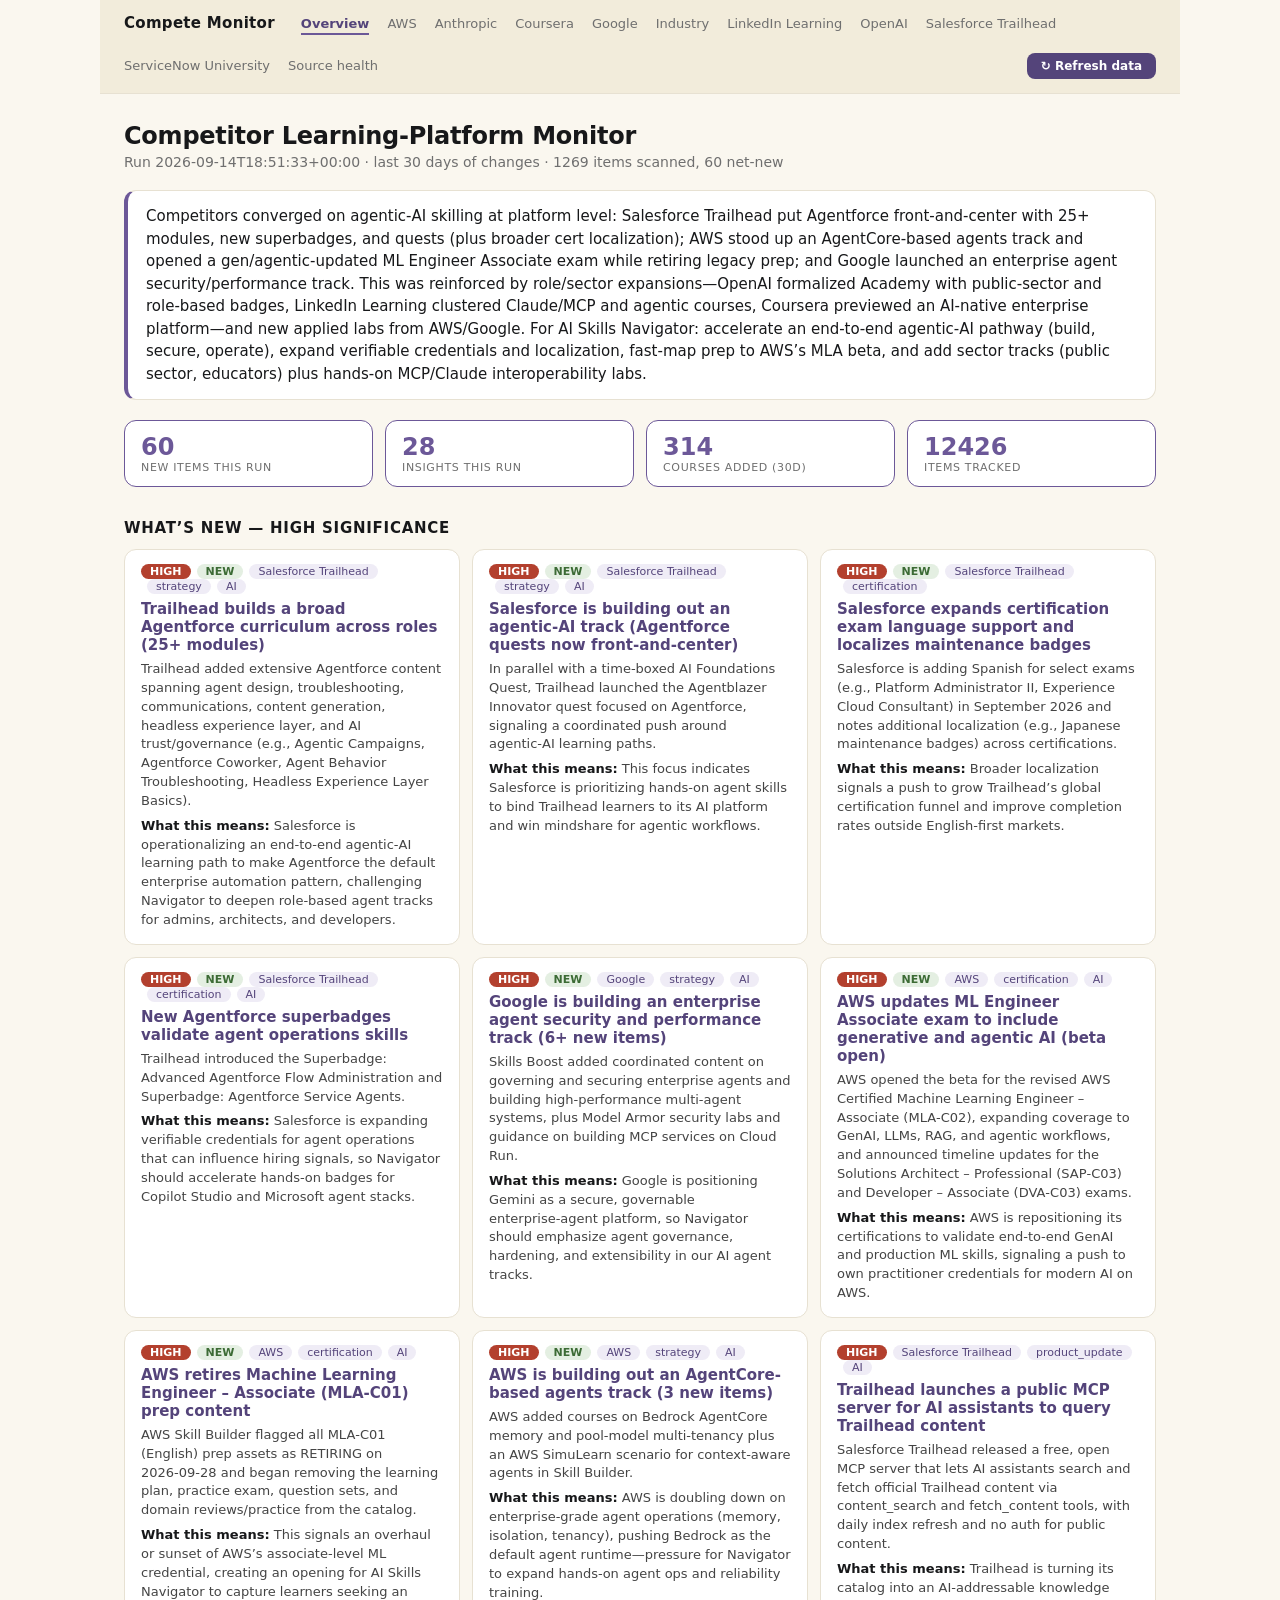
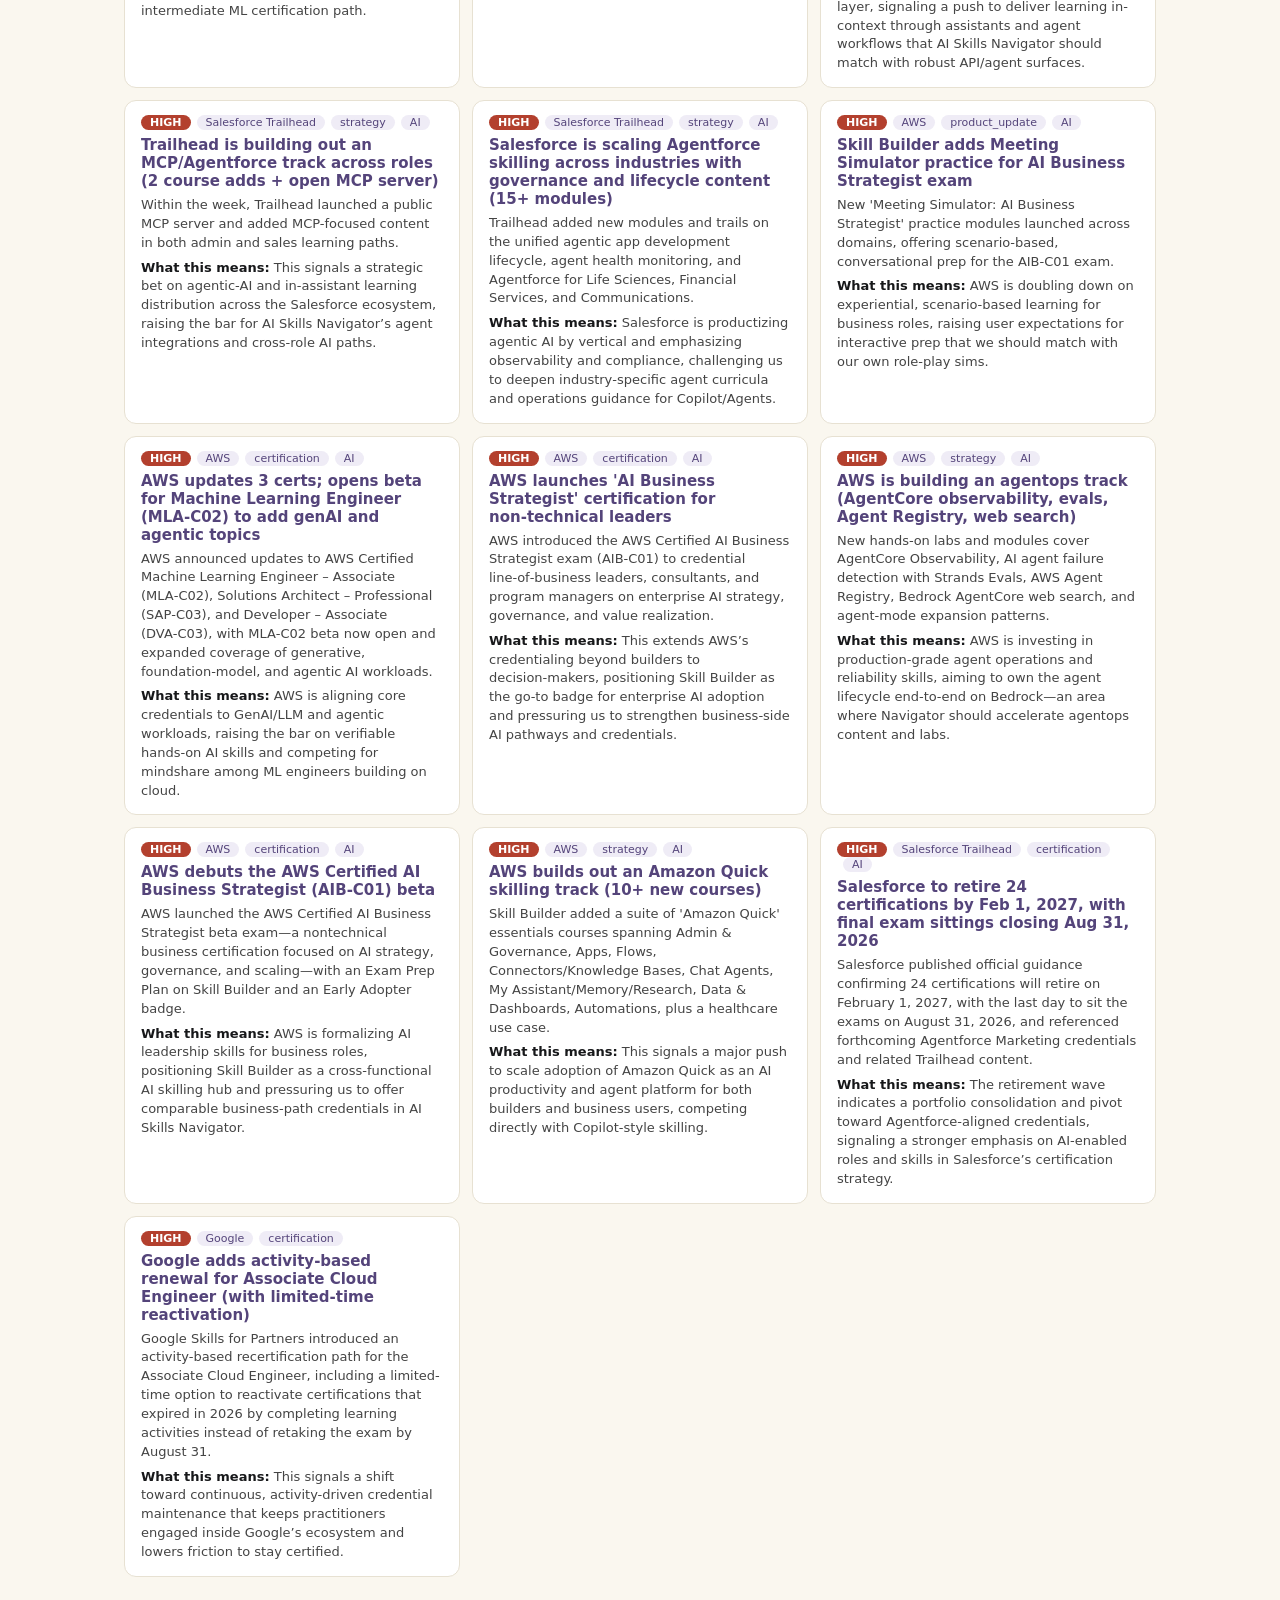
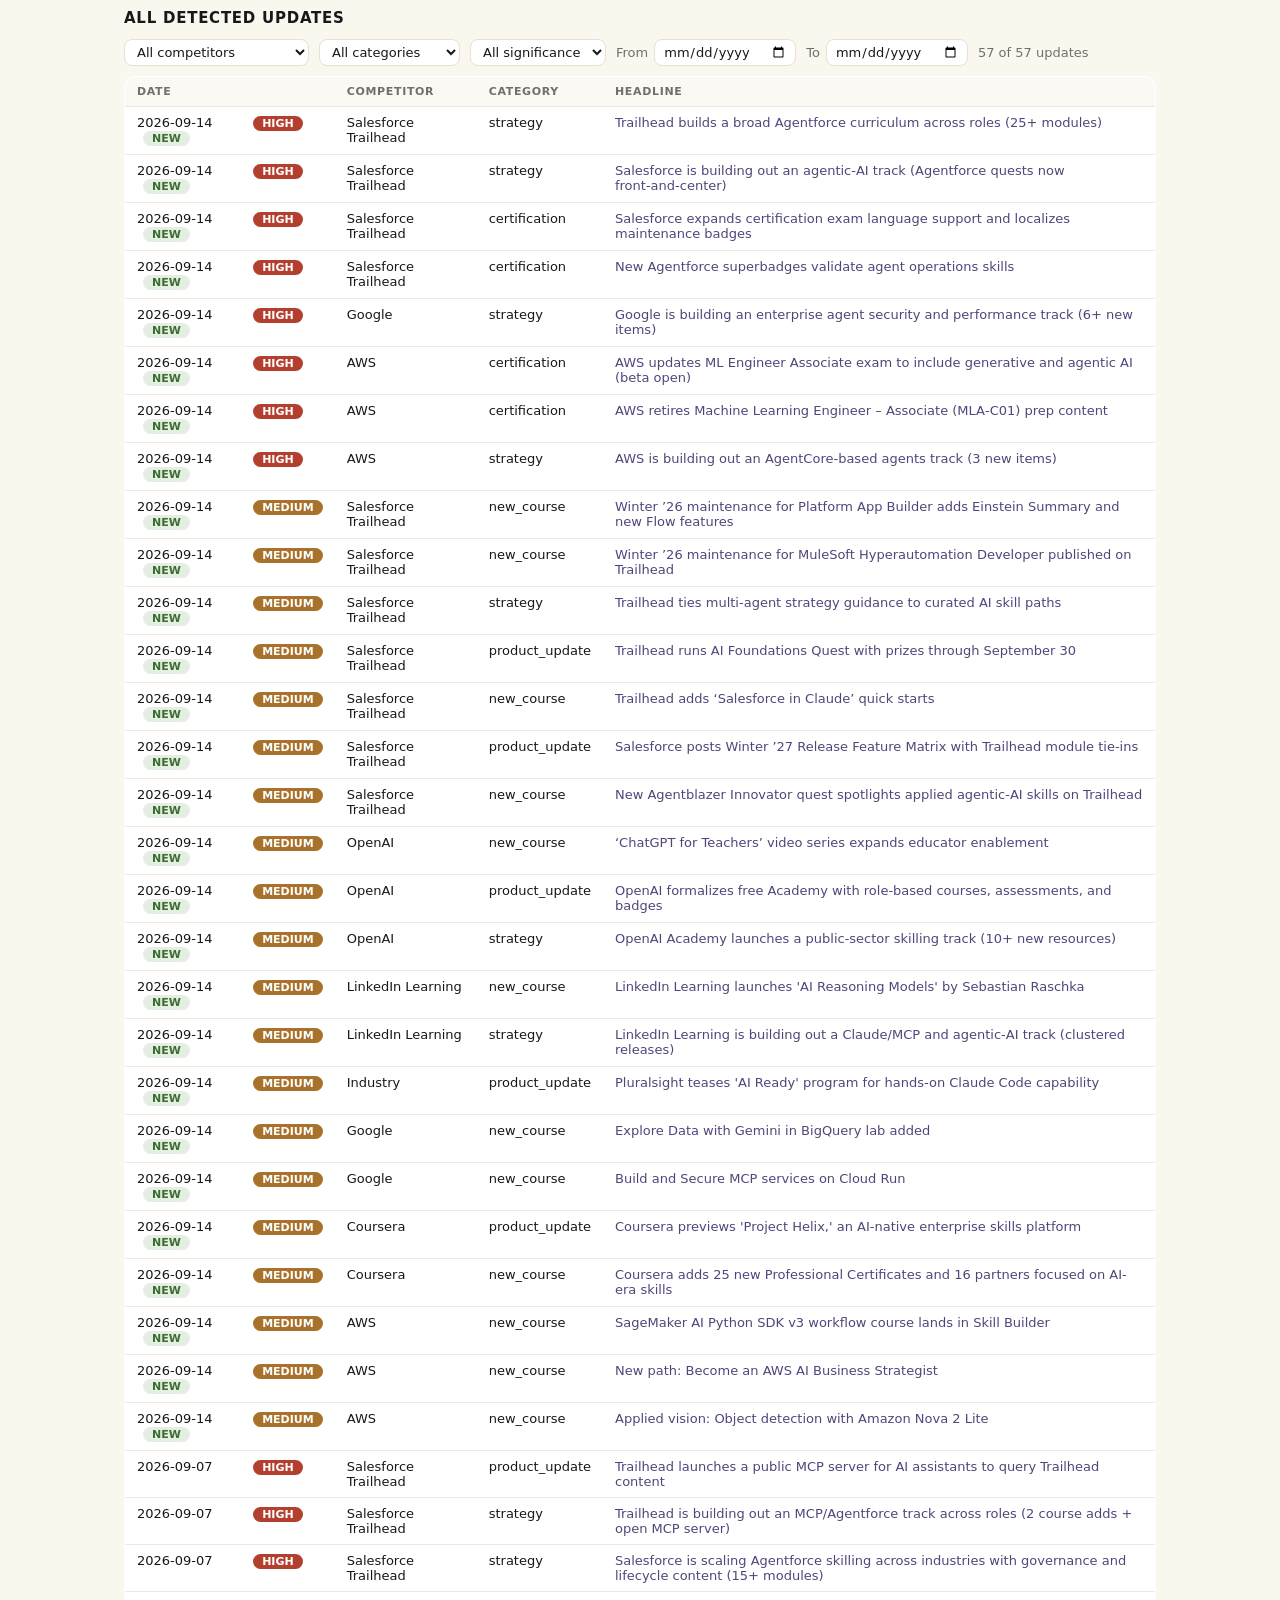
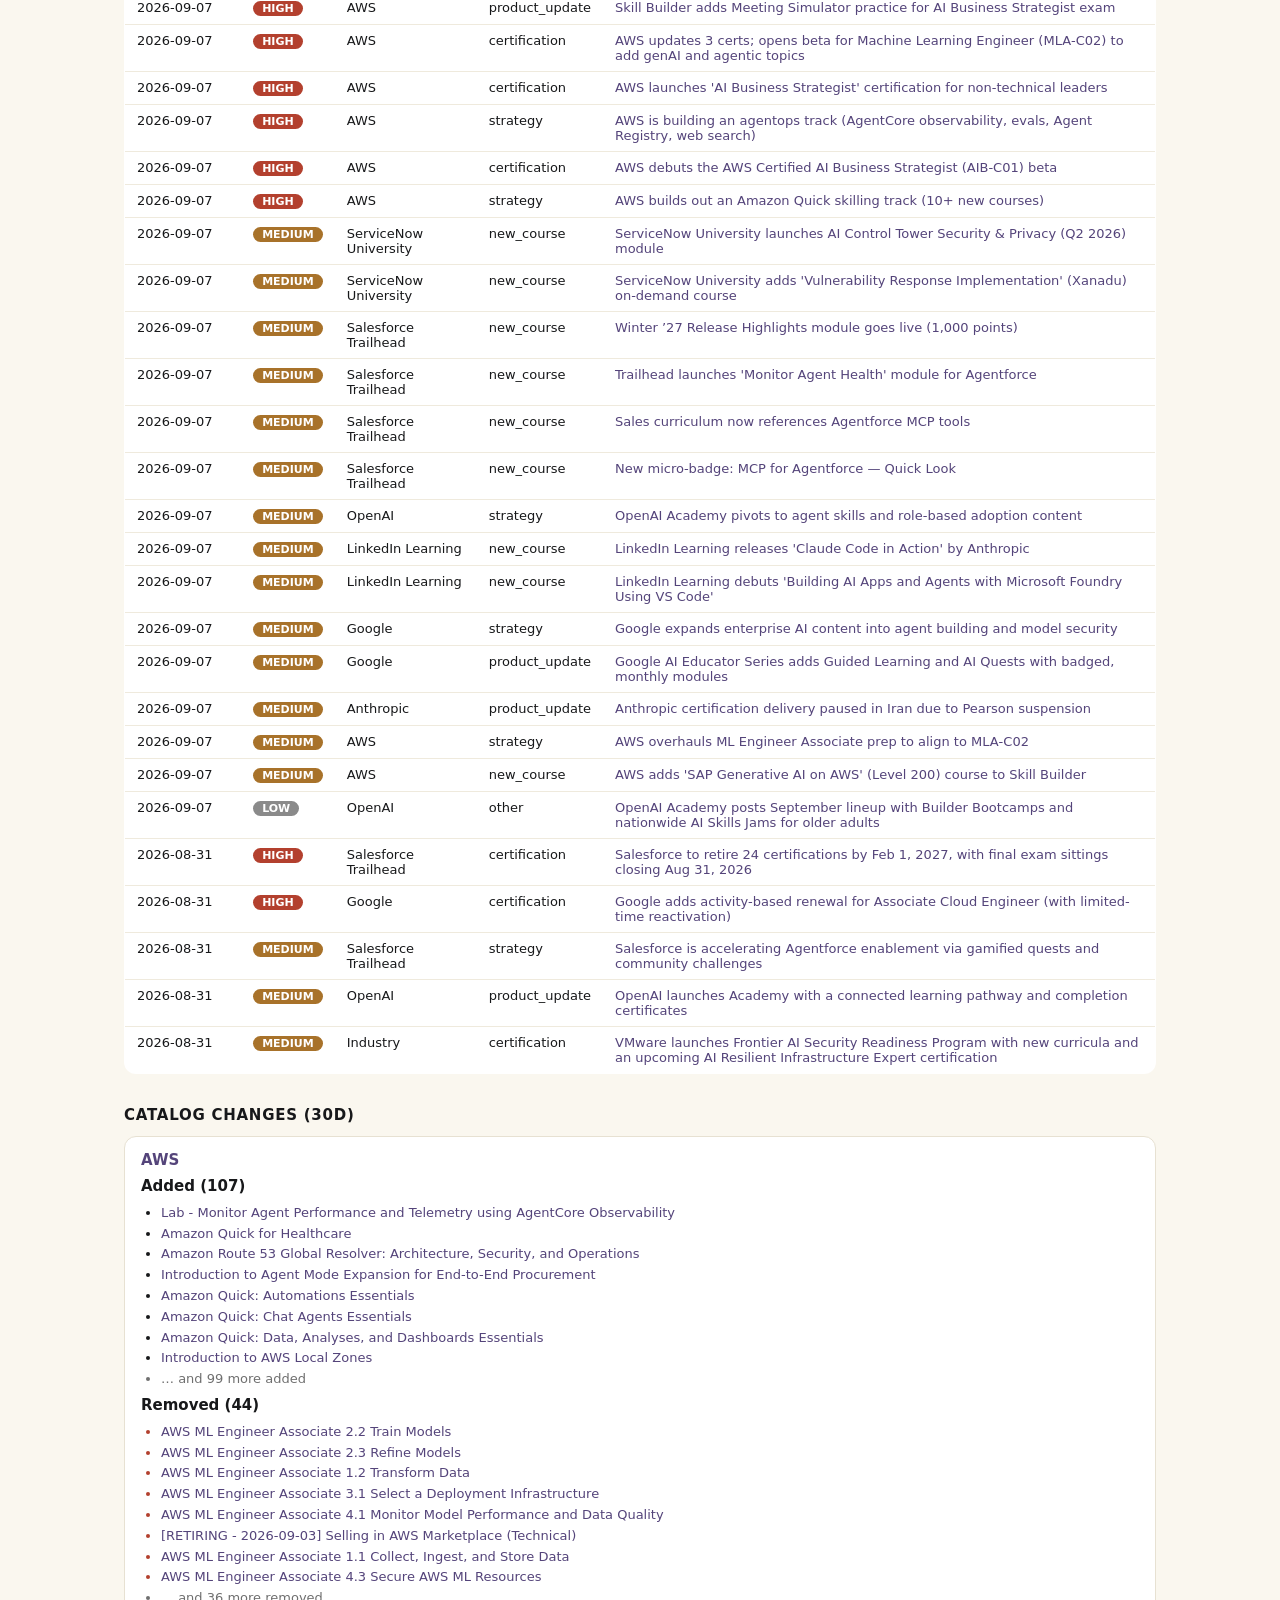
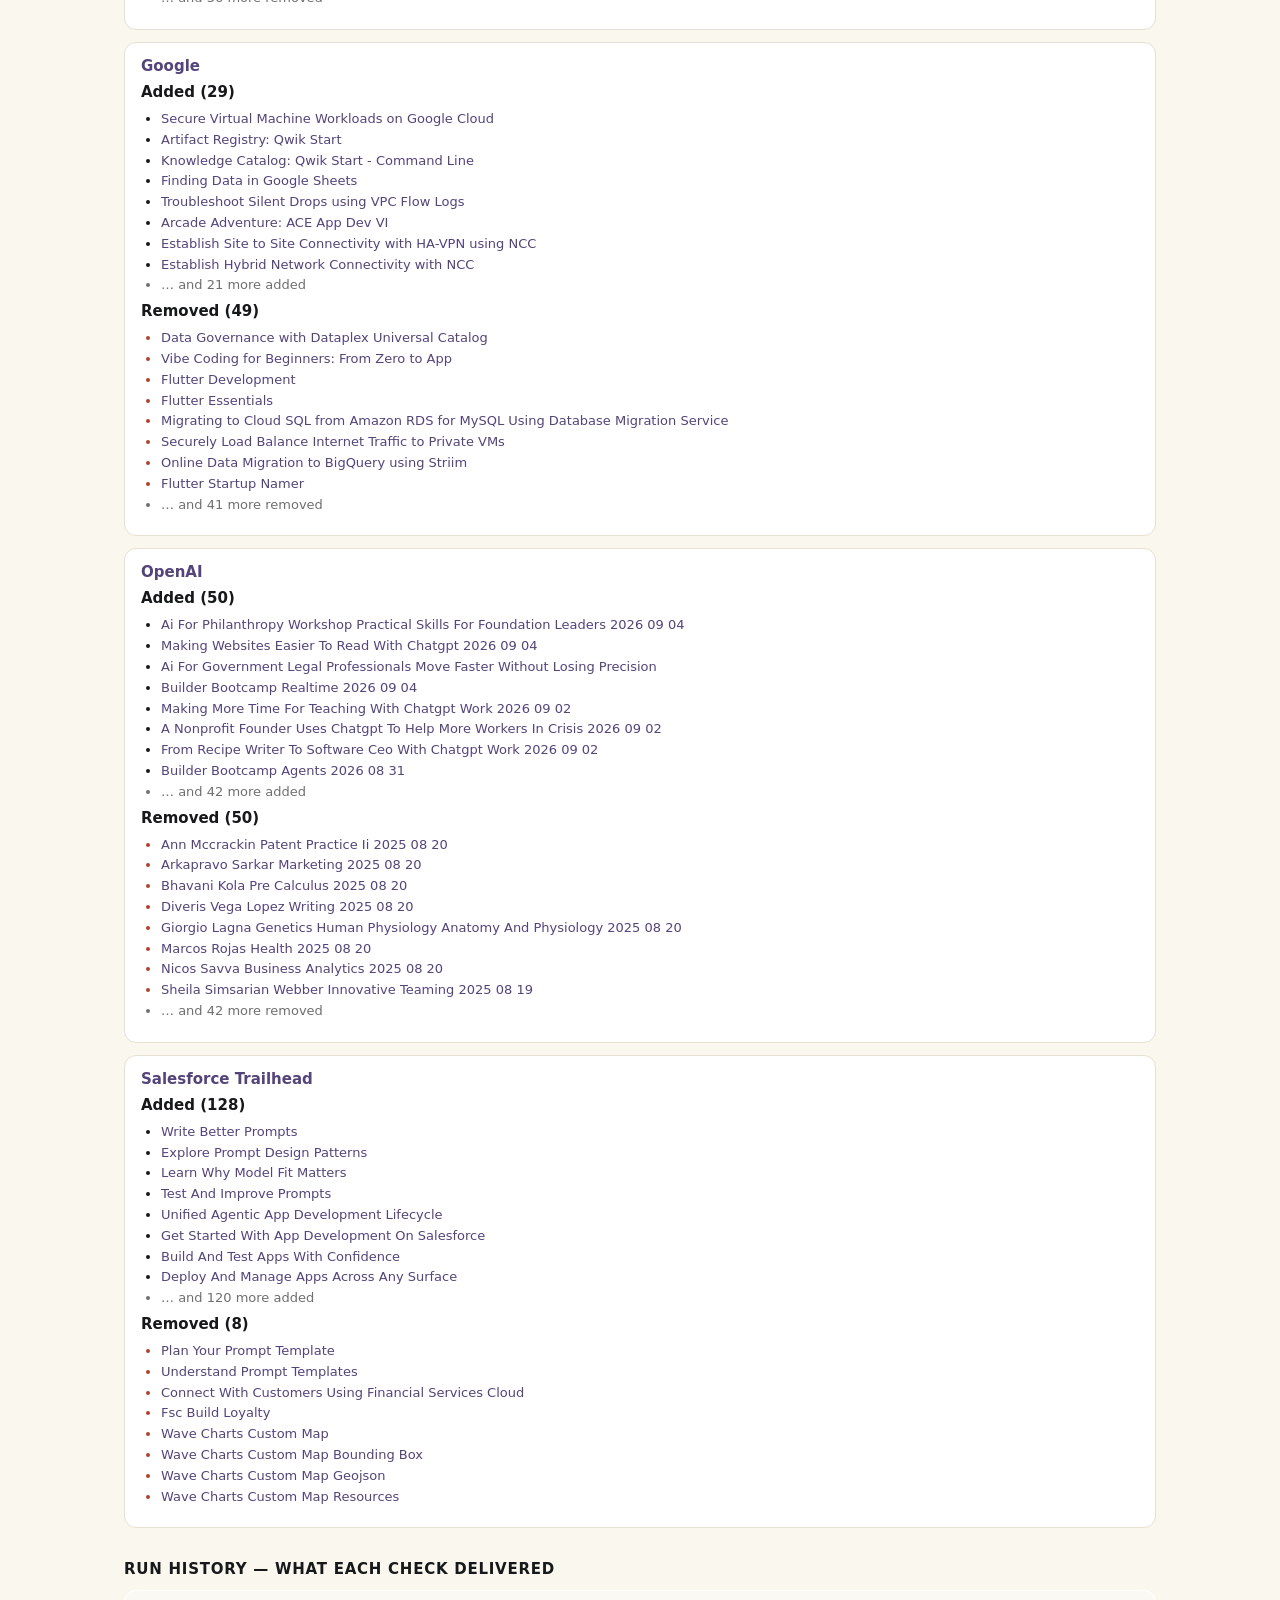
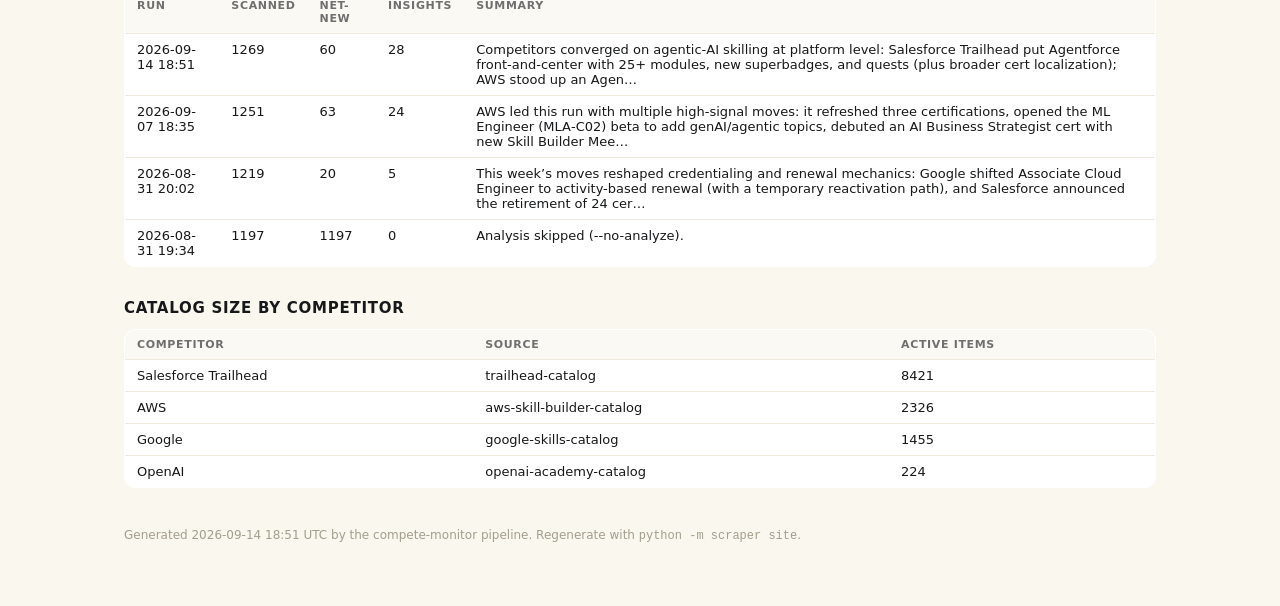
==== commit 554260fa: "Dashboard update 2026-09-14T18:51Z" ====
--- a/index.html
+++ b/index.html
@@ -93,8 +93,8 @@
 </style>
 </head>
 <body>
-<div class="wrap"><nav><a class="brand" href="index.html">Compete Monitor</a><a href="index.html" class="active">Overview</a><a href="competitor-aws.html">AWS</a><a href="competitor-anthropic.html">Anthropic</a><a href="competitor-coursera.html">Coursera</a><a href="competitor-google.html">Google</a><a href="competitor-industry.html">Industry</a><a href="competitor-linkedin-learning.html">LinkedIn Learning</a><a href="competitor-openai.html">OpenAI</a><a href="competitor-salesforce-trailhead.html">Salesforce Trailhead</a><a href="competitor-servicenow-university.html">ServiceNow University</a><a href="competitor-udemy.html">Udemy</a><a class="refresh" href="https://github.com/amyge0510/ASN-Compete-Dashboard/actions/workflows/monitor.yml" target="_blank" rel="noopener" title="Runs a fresh check (takes ~15 minutes); refresh this page afterwards">&#8635; Refresh data</a></nav>
-<h1>Competitor Learning-Platform Monitor</h1><div class="sub">Run 2026-08-05T16:45:54+00:00 &middot; last 30 days of changes &middot; 1164 items scanned, 11 net-new</div><div class="summary">This week competitors trimmed and refocused catalogs: Google removed eight end‑user Workspace courses from Skills Boost and AWS retired three AI‑focused Skill Builder offerings, signaling consolidation around higher‑value AI content. At the same time, Google launched a &#x27;Govern and Secure Enterprise Agents&#x27; path and ServiceNow previewed AI‑guided learning and simulations, underscoring a pivot toward enterprise AI governance and assistive, hands‑on modalities. For AI Skills Navigator, there’s an opening to lead with enterprise agent‑governance tracks and integrated simulations while capitalizing on rivals’ pruning; Anthropic’s badge‑sync hiccup was minor and operational.</div><div class="kpis"><div class="kpi"><div class="n">11</div><div class="l">new items this run</div></div><div class="kpi"><div class="n">5</div><div class="l">insights this run</div></div><div class="kpi"><div class="n">26</div><div class="l">courses added (30d)</div></div><div class="kpi"><div class="n">12141</div><div class="l">items tracked</div></div></div><h2>What&rsquo;s new — high significance</h2><div class="cards"><div class="card"><div class="meta"><span class="badge" style="background:#b3402e">HIGH</span><span class="chip new">NEW</span><span class="chip">Google</span><span class="chip">strategy</span></div><h3>Google prunes end‑user Workspace courses from Skills Boost (8 removals)</h3><p>Skills Boost removed eight Google Workspace end‑user courses (Docs, Sheets, Slides, Gmail, Drive, Calendar, Meet, Chat) from its catalog.</p><p><strong>What this means:</strong> This points to a catalog refocus on professional cloud/AI skilling over productivity app training—opening space for AI Skills Navigator to differentiate with deeper Microsoft 365/CoPilot end‑user AI learning.</p></div><div class="card"><div class="meta"><span class="badge" style="background:#b3402e">HIGH</span><span class="chip">Salesforce Trailhead</span><span class="chip">certification</span></div><h3><a href="https://help.salesforce.com/s/articleView?id=005360289&amp;type=1">Trailhead to retire 24 Salesforce certifications by February 2027</a></h3><p>Salesforce confirmed that 24 certifications will retire (last registration July 24, 2026; last exam August 31, 2026) with a consolidated 63‑certification portfolio to remain.</p><p><strong>What this means:</strong> This is a major portfolio refactor likely streamlining paths and reweighting the catalog toward Agentforce and current product priorities.</p></div><div class="card"><div class="meta"><span class="badge" style="background:#b3402e">HIGH</span><span class="chip">Salesforce Trailhead</span><span class="chip">product_update</span><span class="chip">AI</span></div><h3><a href="https://trailhead.salesforce.com/agentblazer">Salesforce refreshes Agentblazer Status tiers with new Agentforce superbadges</a></h3><p>Agentblazer Status for 2026 now includes updated tiers (Champion, Innovator, Legend) and new trails/superbadges centered on Agentforce, with annual renewal.</p><p><strong>What this means:</strong> Salesforce is institutionalizing agentic‑AI as a core, continuously maintained competency with ongoing recognition to drive sustained upskilling.</p></div><div class="card"><div class="meta"><span class="badge" style="background:#b3402e">HIGH</span><span class="chip">Google</span><span class="chip">certification</span><span class="chip">AI</span></div><h3><a href="https://cloud.google.com/learn/certification">Google updating certification exams to reflect Next ’26 releases like Gemini Enterprise Agent Platform</a></h3><p>Google’s certification landing page states exams are being updated to include products announced at Next ’26, including Gemini Enterprise Agent Platform and updates to the data/analytics stack.</p><p><strong>What this means:</strong> Google is rapidly aligning credentialing with its agentic‑AI platform, nudging the market to skill up on Gemini‑based architectures.</p></div><div class="card"><div class="meta"><span class="badge" style="background:#b3402e">HIGH</span><span class="chip">AWS</span><span class="chip">product_update</span><span class="chip">AI</span></div><h3><a href="https://aws.amazon.com/training/digital/aws-digital-classroom/">AWS launches SimuLearn to blend AI‑powered customer conversations with hands‑on builds</a></h3><p>The new AWS SimuLearn experience lets learners practice AI‑driven customer conversations and then implement solutions in live AWS environments alongside refreshed Cloud Quest and Industry Quest paths.</p><p><strong>What this means:</strong> By fusing soft‑skill simulations with real AWS builds, AWS is positioning Skill Builder as an end‑to‑end, job‑ready practice environment for AI‑era roles.</p></div><div class="card"><div class="meta"><span class="badge" style="background:#b3402e">HIGH</span><span class="chip">AWS</span><span class="chip">certification</span><span class="chip">AI</span></div><h3><a href="https://aws.amazon.com/certification/certified-generative-ai-developer-professional/">AWS introduces the AWS Certified Generative AI Developer – Professional (AIP‑C01)</a></h3><p>AWS launched a new professional‑level certification validating production‑grade generative AI development on AWS (AIP‑C01; 75 questions, 180 minutes, $300), with full exam details and prep resources available.</p><p><strong>What this means:</strong> This formalizes an advanced AI developer track on AWS and will steer talent development and hiring signals toward Bedrock‑centric, production AI skills.</p></div><div class="card"><div class="meta"><span class="badge" style="background:#b3402e">HIGH</span><span class="chip">AWS</span><span class="chip">product_update</span><span class="chip">AI</span></div><h3><a href="https://www.aboutamazon.com/news/aws/aws-ai-certification-learning-tools-skills-development">AWS adds AI Meeting Simulator, Cohorts Studio, and hands-on microcredentials to Skill Builder</a></h3><p>AWS announced new Skill Builder capabilities—Meeting Simulator for AI‑powered communication training, Cohorts Studio for group‑based learning, and hands‑on microcredentials—rolling out November 12.</p><p><strong>What this means:</strong> AWS is doubling down on immersive, team‑based learning and verifiable skills, raising the bar on practical AI readiness and engagement at scale.</p></div><div class="card"><div class="meta"><span class="badge" style="background:#b3402e">HIGH</span><span class="chip">Google</span><span class="chip">certification</span></div><h3><a href="https://cloud.google.com/blog/topics/training-certifications/new-ways-keep-google-cloud-certifications-current/">Google introduces flexible recertification using skill badges and work-based training</a></h3><p>Google Cloud announced new options to keep certifications current that recognize Skill Boost skill badges and work-based training as alternatives to retaking a multi-hour proctored exam.</p><p><strong>What this means:</strong> Google’s move validates a market shift to continuous, flexible credential maintenance, raising expectations that Microsoft credentials can be renewed through ongoing, job‑relevant learning rather than high‑stakes retests.</p></div><div class="card"><div class="meta"><span class="badge" style="background:#b3402e">HIGH</span><span class="chip">AWS</span><span class="chip">product_update</span></div><h3><a href="https://aws.amazon.com/blogs/training-and-certification/introducing-self-paced-trivia-and-polls-new-ways-to-compete-and-connect-in-aws-skill-builder-trivia/">Skill Builder adds Self-Paced Trivia and Polls for async team learning</a></h3><p>AWS introduced an asynchronous Self-Paced Trivia mode and non-scored Polls in Skill Builder Trivia so teams can compete across up to 30 days and facilitators can gather feedback without affecting scores.</p><p><strong>What this means:</strong> AWS is investing in lightweight, scalable engagement mechanics to keep enterprise learners active across time zones, pressuring us to offer comparable gamified reinforcement.</p></div><div class="card"><div class="meta"><span class="badge" style="background:#b3402e">HIGH</span><span class="chip">AWS</span><span class="chip">product_update</span></div><h3><a href="https://aws.amazon.com/blogs/training-and-certification/whats-new-in-cohorts-studio-edit-collaborate-and-scale/">Cohorts Studio gains live-editing, shared ownership, and expanded cohort tooling</a></h3><p>AWS added the ability to edit published cohorts, share/transfer ownership, rearrange schedules, add optional activities and holiday breaks, and streamlined global administration in Cohorts Studio for Team subscriptions.</p><p><strong>What this means:</strong> By productizing cohort operations for L&amp;D, AWS is making Skill Builder stickier for enterprises, challenging us to match collaborative cohort design and mid‑course agility.</p></div><div class="card"><div class="meta"><span class="badge" style="background:#b3402e">HIGH</span><span class="chip">AWS</span><span class="chip">certification</span><span class="chip">AI</span></div><h3><a href="https://aws.amazon.com/blogs/training-and-certification/updates-to-aws-certified-machine-learning-engineer-associate-mla-c02/">AWS updates ML Engineer Associate exam to include GenAI and agentic workloads</a></h3><p>AWS announced the MLA‑C02 update to its Machine Learning Engineer – Associate certification, adding generative AI, foundation model/LLM, and agentic AI content with a beta opening September 1, 2026.</p><p><strong>What this means:</strong> AWS is codifying LLMOps and agentic patterns as baseline ML engineering skills on its platform, positioning its cert as the default signal for production GenAI practitioners.</p></div><div class="card"><div class="meta"><span class="badge" style="background:#b3402e">HIGH</span><span class="chip">AWS</span><span class="chip">strategy</span></div><h3><a href="https://aws.amazon.com/blogs/training-and-certification/introducing-aws-simulearn-learning-plan-badges-verifiable-proof-of-hands-on-cloud-skills/">AWS pivots credentials toward modular, hands-on, in-platform verification</a></h3><p>Across new Data Analytics microcredentials, SimuLearn plan badges, and in-platform recertification, AWS is expanding modular credentials tied to hands-on assessment within Skill Builder.</p><p><strong>What this means:</strong> This signals a strategic bet on verifiable, practice‑based credentials that drive ongoing engagement and employer trust—pressure for AI Skills Navigator to ship microcredentials and renewal paths anchored in labs and simulations.</p></div><div class="card"><div class="meta"><span class="badge" style="background:#b3402e">HIGH</span><span class="chip">AWS</span><span class="chip">certification</span></div><h3><a href="https://aws.amazon.com/blogs/training-and-certification/prove-your-data-analytics-skills-three-new-microcredentials-now-available/">AWS launches three hands-on Data Analytics microcredentials in Skill Builder</a></h3><p>AWS Skill Builder added three free Data Analytics microcredentials—Data Streaming, Data Lakehouse, and Data Visualization—that validate troubleshooting and build skills in a live AWS environment under time pressure with no hints.</p><p><strong>What this means:</strong> AWS is doubling down on verifiable, task‑level credentials anchored in hands-on assessment, raising expectations for credible proof of skills beyond course completion.</p></div><div class="card"><div class="meta"><span class="badge" style="background:#b3402e">HIGH</span><span class="chip">AWS</span><span class="chip">strategy</span></div><h3><a href="https://aws.amazon.com/blogs/training-and-certification/introducing-self-paced-trivia-and-polls-new-ways-to-compete-and-connect-in-aws-skill-builder-trivia/">AWS is doubling down on cohort operations and async engagement in Skill Builder</a></h3><p>With Self-Paced Trivia/Polls and significant Cohorts Studio enhancements, AWS added asynchronous competition, feedback collection, and multi‑owner cohort management for enterprise programs.</p><p><strong>What this means:</strong> AWS is building a flexible engagement layer for scaled corporate skilling, pushing us to offer comparable tools that let L&amp;D run programs across time zones without friction.</p></div><div class="card"><div class="meta"><span class="badge" style="background:#b3402e">HIGH</span><span class="chip">AWS</span><span class="chip">certification</span><span class="chip">AI</span></div><h3><a href="https://aws.amazon.com/blogs/training-and-certification/introducing-aws-simulearn-learning-plan-badges-verifiable-proof-of-hands-on-cloud-skills/">AWS introduces SimuLearn learning plan badges as verifiable proof of hands-on work</a></h3><p>Learners who complete all assignments in an AWS SimuLearn learning plan now earn official AWS badges reflecting AI-powered customer simulations, architecture design, live-console builds, and validated outcomes.</p><p><strong>What this means:</strong> AWS is tightening the link between realistic practice and credentials, elevating simulation‑backed signals employers can trust over generic course badges.</p></div><div class="card"><div class="meta"><span class="badge" style="background:#b3402e">HIGH</span><span class="chip">AWS</span><span class="chip">certification</span></div><h3><a href="https://aws.amazon.com/blogs/training-and-certification/a-new-way-to-keep-your-aws-certification-current/">AWS adds in-platform recertification via curated training and labs</a></h3><p>Professionals can now extend AWS Certifications by one year by completing curated digital courses and hands-on labs in Skill Builder instead of retaking a full exam.</p><p><strong>What this means:</strong> This shifts recertification toward continuous, in‑product learning that increases platform engagement and lock‑in—an approach AI Skills Navigator should mirror for credential maintenance.</p></div><div class="card"><div class="meta"><span class="badge" style="background:#b3402e">HIGH</span><span class="chip">ServiceNow University</span><span class="chip">product_update</span></div><h3><a href="https://www.servicenow.com/docs/r/store-release-notes/store-rn-impact-impact.html">ServiceNow adds in‑product learning recommendations to Impact app</a></h3><p>ServiceNow’s Impact Store app now surfaces personalized learning recommendations directly inside customer instances alongside guided setup, health monitoring, and consumption reporting.</p><p><strong>What this means:</strong> This deepens ServiceNow’s bet on embedding skilling in‑product, raising the bar for context‑aware recommendations that AI Skills Navigator should counter with richer, role- and telemetry‑aware guidance across Microsoft surfaces.</p></div><div class="card"><div class="meta"><span class="badge" style="background:#b3402e">HIGH</span><span class="chip">ServiceNow University</span><span class="chip">product_update</span></div><h3><a href="https://www.servicenow.com/docs/r/store-release-notes/store-rn-hr-learning-core.html">Learning Core adds ‘Learning Skill Sensing’ and UX/theming updates</a></h3><p>Recent Learning Core release notes introduce Learning Skill Sensing and theming changes, signaling continued investment in skills intelligence and learner experience within ServiceNow’s learning stack.</p><p><strong>What this means:</strong> ServiceNow is strengthening its native skills graph and learner UX, so AI Skills Navigator should emphasize superior skills inference, mapping, and cross‑catalog personalization to differentiate.</p></div><div class="card"><div class="meta"><span class="badge" style="background:#b3402e">HIGH</span><span class="chip">Salesforce Trailhead</span><span class="chip">product_update</span></div><h3><a href="https://trailhead.salesforce.com/en/credentials/associateoverview">Trailhead rolls out a revamped certification hub with tailored exam suggestions</a></h3><p>Trailhead’s certification experience now offers a consolidated portal with personalized exam recommendations and a unified view of upcoming exams and achievements.</p><p><strong>What this means:</strong> Salesforce is investing in a guided, data-driven cert UX, raising expectations for Navigator to provide personalized pathways and a single pane of glass for skills, progress, and credential status.</p></div><div class="card"><div class="meta"><span class="badge" style="background:#b3402e">HIGH</span><span class="chip">Salesforce Trailhead</span><span class="chip">certification</span><span class="chip">AI</span></div><h3><a href="https://trailheadacademy.salesforce.com/certification-overview">Trailhead introduces Agentblazer framework and new Agentforce Specialist certification</a></h3><p>Trailhead Academy now promotes an Agentblazer skills framework with curated prep and a new Agentforce Specialist certification for AI agent capabilities in Salesforce.</p><p><strong>What this means:</strong> Salesforce is formalizing agent skills as a credentialed career path, pressuring us to offer clear, role-based agentic-AI learning and credentials across Microsoft Copilot, Fabric, and Azure AI.</p></div><div class="card"><div class="meta"><span class="badge" style="background:#b3402e">HIGH</span><span class="chip">OpenAI</span><span class="chip">product_update</span><span class="chip">AI</span></div><h3><a href="https://openai.com/business/apps/openai-certified/">OpenAI launches ‘OpenAI Certified’—in‑ChatGPT enterprise learning and credentials</a></h3><p>OpenAI introduced OpenAI Certified, a Coursera-powered app inside ChatGPT Enterprise/Edu that delivers structured courses, assessments, admin progress visibility, and OpenAI-issued certificates via Credly.</p><p><strong>What this means:</strong> OpenAI is turning its product into a first‑party skilling and credentialing platform, so AI Skills Navigator must differentiate with enterprise‑grade, role-based pathways tied to Microsoft certs and in‑flow learning across Copilot and Teams.</p></div><div class="card"><div class="meta"><span class="badge" style="background:#b3402e">HIGH</span><span class="chip">Industry</span><span class="chip">strategy</span></div><h3><a href="https://cloud.google.com/blog/topics/training-certifications/new-ways-keep-google-cloud-certifications-current">Cloud certs shift from high-stakes retests to continuous learning (AWS and Google)</a></h3><p>Both AWS and Google introduced recertification paths that use in-platform courses, labs, and skill badges to maintain credentials without retaking full exams.</p><p><strong>What this means:</strong> Vendors are standardizing on ongoing, hands-on learning as the renewal signal, so AI Skills Navigator should support recert maintenance credits, progress tracking, and verifiable practical assessments aligned to Microsoft credentials.</p></div><div class="card"><div class="meta"><span class="badge" style="background:#b3402e">HIGH</span><span class="chip">Google</span><span class="chip">strategy</span><span class="chip">AI</span></div><h3><a href="https://www.skills.google/course_templates/1841">Google is building out a secure agentic-AI track (2 of 2 new courses)</a></h3><p>Two new Google Skills courses focus on agent security and multi-agent design using Agent Gateway, Model Armor, and agent skills.</p><p><strong>What this means:</strong> Google’s curriculum push around secure, composable agents suggests a strategic bet on agentic architectures, so we should accelerate Azure-focused agent patterns, governance, and security labs in AI Skills Navigator.</p></div><div class="card"><div class="meta"><span class="badge" style="background:#b3402e">HIGH</span><span class="chip">Google</span><span class="chip">certification</span></div><h3><a href="https://cloud.google.com/blog/topics/training-certifications/new-ways-keep-google-cloud-certifications-current">Google enables course-and-badge recertification via Google Skills</a></h3><p>Google Cloud certifications can now be renewed by completing selected courses and skill badges on Google Skills, reducing reliance on proctored recertification exams.</p><p><strong>What this means:</strong> Google is embracing continuous, role-aligned upskilling as the proof of currency, pushing us to deliver maintenance credit systems and micro-credentials that keep Microsoft learners current without high-stakes retests.</p></div><div class="card"><div class="meta"><span class="badge" style="background:#b3402e">HIGH</span><span class="chip">AWS</span><span class="chip">certification</span></div><h3><a href="https://aws.amazon.com/certification/certified-advanced-networking-specialty/">AWS to retire the Advanced Networking – Specialty exam on Aug 25, 2026</a></h3><p>AWS announced the retirement timeline for the AWS Certified Advanced Networking – Specialty exam, with the last testing date set for August 25, 2026.</p><p><strong>What this means:</strong> AWS is pruning its certification catalog and directing networking learners to digital training, which opens space for us to attract displaced candidates with Azure networking and hybrid connectivity skilling paths.</p></div><div class="card"><div class="meta"><span class="badge" style="background:#b3402e">HIGH</span><span class="chip">AWS</span><span class="chip">certification</span></div><h3><a href="https://aws.amazon.com/ar/blogs/training-and-certification/a-new-way-to-keep-your-aws-certification-current/">AWS adds course-and-lab–based recertification in Skill Builder</a></h3><p>AWS now lets learners extend expiring certifications by one year by completing curated Skill Builder training and hands-on labs instead of retaking a full recertification exam.</p><p><strong>What this means:</strong> AWS is shifting certification maintenance toward continuous, in-product learning and practical skill signals, raising the bar for us to offer recert pathways with verifiable, hands-on activities tied to Microsoft credentials.</p></div><div class="card"><div class="meta"><span class="badge" style="background:#b3402e">HIGH</span><span class="chip">Google</span><span class="chip">certification</span></div><h3><a href="https://cloud.google.com/blog/topics/training-certifications/new-ways-keep-google-cloud-certifications-current/">Google pilots non-exam recertification via skill badges and work-based training</a></h3><p>Google announced new options to keep Google Cloud certifications current that recognize progress through skill badges and work-based training, moving beyond reliance on a multi-hour proctored exam.</p><p><strong>What this means:</strong> Google is shifting certification maintenance toward continuous, demonstrable skills on Cloud Skills Boost, intensifying the push to lower-friction, always-current credentials.</p></div><div class="card"><div class="meta"><span class="badge" style="background:#b3402e">HIGH</span><span class="chip">AWS</span><span class="chip">product_update</span></div><h3><a href="https://aws.amazon.com/blogs/training-and-certification/introducing-self-paced-trivia-and-polls-new-ways-to-compete-and-connect-in-aws-skill-builder-trivia/">Skill Builder adds Self-Paced Trivia and Polls for asynchronous team engagement</a></h3><p>AWS added a self-paced Trivia mode with availability windows up to 30 days and non-scored Polls so teams can compete and facilitators can gather input without a live host.</p><p><strong>What this means:</strong> AWS is investing in scalable, lightweight engagement mechanics to keep teams active in Skill Builder across time zones and schedules, boosting stickiness for enterprise learning.</p></div><div class="card"><div class="meta"><span class="badge" style="background:#b3402e">HIGH</span><span class="chip">AWS</span><span class="chip">product_update</span></div><h3><a href="https://aws.amazon.com/blogs/training-and-certification/whats-new-in-cohorts-studio-edit-collaborate-and-scale/">Cohorts Studio gains live cohort editing, shared ownership, and global management</a></h3><p>AWS shipped the ability to edit published cohorts, transfer/share ownership, expand content options and engagement tools, and support global cohorts for Skill Builder Team customers.</p><p><strong>What this means:</strong> AWS is maturing enterprise cohort operations to reduce admin friction and scale programs, making Skill Builder more viable for large organizational rollouts.</p></div><div class="card"><div class="meta"><span class="badge" style="background:#b3402e">HIGH</span><span class="chip">AWS</span><span class="chip">certification</span><span class="chip">AI</span></div><h3><a href="https://aws.amazon.com/blogs/training-and-certification/updates-to-aws-certified-machine-learning-engineer-associate-mla-c02/">AWS updates ML Engineer Associate exam to include GenAI and agentic workflows (MLA‑C02)</a></h3><p>AWS announced the MLA‑C02 beta (opening Sep 1, 2026) adding generative AI, foundation models/LLMs, and agentic AI topics with Bedrock and SageMaker, with MLA‑C01 in English retiring Sep 28, 2026.</p><p><strong>What this means:</strong> AWS is aligning core certifications to production GenAI and LLMOps, signaling that modern ML engineering on AWS now centers on Bedrock- and agentic-pattern skills.</p></div><div class="card"><div class="meta"><span class="badge" style="background:#b3402e">HIGH</span><span class="chip">AWS</span><span class="chip">certification</span></div><h3><a href="https://aws.amazon.com/blogs/training-and-certification/prove-your-data-analytics-skills-three-new-microcredentials-now-available/">AWS launches hands-on Data Analytics microcredentials in Skill Builder</a></h3><p>AWS introduced three free microcredentials—Data Streaming Demonstrated, Data Lakehouse Demonstrated, and Data Visualization Demonstrated—that validate troubleshooting skills in a live AWS environment via Skill Builder.</p><p><strong>What this means:</strong> AWS is doubling down on verifiable, hands-on credentials below full certs, strengthening Skill Builder’s position as a practical skills validation hub and raising the bar on assessments.</p></div><div class="card"><div class="meta"><span class="badge" style="background:#b3402e">HIGH</span><span class="chip">AWS</span><span class="chip">certification</span></div><h3><a href="https://aws.amazon.com/blogs/training-and-certification/introducing-aws-simulearn-learning-plan-badges-verifiable-proof-of-hands-on-cloud-skills/">AWS introduces SimuLearn learning plan badges as proof of hands-on cloud skills</a></h3><p>Learners who complete all assignments in a SimuLearn learning plan now earn an official AWS badge reflecting simulated customer interactions and validated builds in live AWS environments.</p><p><strong>What this means:</strong> AWS is turning its AI-powered simulations into recognized credentials, tightening the loop between practice and proof to differentiate Skill Builder with verifiable, job-relevant outcomes.</p></div><div class="card"><div class="meta"><span class="badge" style="background:#b3402e">HIGH</span><span class="chip">AWS</span><span class="chip">certification</span></div><h3><a href="https://aws.amazon.com/blogs/training-and-certification/a-new-way-to-keep-your-aws-certification-current/">AWS adds training-based recertification that extends certs without retesting</a></h3><p>AWS launched an open beta allowing certification holders to extend validity by one year by completing curated Skill Builder courses and hands-on labs to reach point thresholds instead of retaking the exam.</p><p><strong>What this means:</strong> By tying recertification to continuous platform learning and labs, AWS is making Skill Builder integral to the certification lifecycle and increasing recurring engagement.</p></div><div class="card"><div class="meta"><span class="badge" style="background:#b3402e">HIGH</span><span class="chip">Udemy</span><span class="chip">product_update</span><span class="chip">AI</span></div><h3><a href="https://blog.coursera.org/accelerating-product-and-platform-innovations-across-coursera-and-udemy/">Udemy expands Cloud Labs with AWS Bedrock, Azure, and Azure OpenAI workspaces</a></h3><p>Udemy added in‑course lab workspaces for AWS, AWS Bedrock, Azure, and Azure OpenAI to enable more hands‑on cloud and genAI practice.</p><p><strong>What this means:</strong> Deepening sandbox support across major genAI stacks strengthens Udemy’s applied‑learning moat and raises the bar for integrated, hands‑on AI environments we offer.</p></div><div class="card"><div class="meta"><span class="badge" style="background:#b3402e">HIGH</span><span class="chip">Salesforce Trailhead</span><span class="chip">certification</span></div><h3><a href="https://help.salesforce.com/s/articleView?id=005360289&amp;language=en_US&amp;type=1">Salesforce schedules a broad retirement of 24 certifications through early 2027</a></h3><p>Salesforce set retirement timelines for 24 certifications (last register July 24, 2026; last test Aug 31, 2026; formal retirement Feb 1, 2027).</p><p><strong>What this means:</strong> This portfolio reset suggests Trailhead will streamline and refresh credentials—likely toward Agentforce and current product priorities—creating churn that competitors can capture with clear migration guidance and AI-forward paths.</p></div><div class="card"><div class="meta"><span class="badge" style="background:#b3402e">HIGH</span><span class="chip">Salesforce Trailhead</span><span class="chip">certification</span><span class="chip">AI</span></div><h3><a href="https://help.salesforce.com/s/articleView?id=005298915&amp;language=en_US&amp;type=1">Salesforce rebrands 16 certifications with &#x27;Agentforce&#x27; and updated product names</a></h3><p>Effective July 24, 2026, Salesforce is renaming 16 certifications to align with current branding (including adding &#x27;Agentforce&#x27;), with no changes to exam content or maintenance.</p><p><strong>What this means:</strong> Salesforce is repositioning its credential portfolio around Agentforce, signaling a deeper shift to agentic-AI narratives that Trailhead content will likely emphasize going forward.</p></div><div class="card"><div class="meta"><span class="badge" style="background:#b3402e">HIGH</span><span class="chip">LinkedIn Learning</span><span class="chip">product_update</span><span class="chip">AI</span></div><h3><a href="https://news.linkedin.com/2026/linkedin-and-adobe-launch-global-ai-skills-initiative-for-market">LinkedIn and Adobe launch short‑form, social‑first AI courses for marketers (free for 12 months)</a></h3><p>LinkedIn Learning announced AI Essentials for Marketers—role‑based, short‑form, social‑first courses in 47 languages, available free for the first year in partnership with Adobe.</p><p><strong>What this means:</strong> LinkedIn is betting on bite‑sized, feed‑native learning to capture marketing pros at scale, pushing us to ensure our AI marketing tracks are concise, multilingual, and easily discoverable.</p></div><div class="card"><div class="meta"><span class="badge" style="background:#b3402e">HIGH</span><span class="chip">Coursera</span><span class="chip">product_update</span><span class="chip">AI</span></div><h3><a href="https://blog.coursera.org/accelerating-product-and-platform-innovations-across-coursera-and-udemy/">Coursera pilots AI‑graded Labs and Role Play as assessments</a></h3><p>Coursera launched a pilot that converts hands‑on labs and Role Play activities into graded assessments using AI‑powered evaluation.</p><p><strong>What this means:</strong> Coursera is pushing toward verifiable, hands‑on skill proof inside the platform, pressuring us to offer AI‑scored practice and credentials that demonstrate real‑world proficiency.</p></div><div class="card"><div class="meta"><span class="badge" style="background:#b3402e">HIGH</span><span class="chip">Anthropic</span><span class="chip">certification</span><span class="chip">AI</span></div><h3><a href="https://anthropic-partners.skilljar.com/page/faq-certifications">Anthropic formalizes partner certification program with Pearson OnVUE and Credly</a></h3><p>Anthropic migrated partner certifications to Pearson (OnVUE), added Credly badging, set 12‑month validity, and updated pricing (Associate $99; Developer–Foundations/Architect–Foundations $125; Architect–Professional $175).</p><p><strong>What this means:</strong> This is a step to scale verified Claude expertise in the partner ecosystem, signaling a push for enterprise-grade credentialing that could influence buyer trust and services alignment.</p></div><div class="card"><div class="meta"><span class="badge" style="background:#b3402e">HIGH</span><span class="chip">AWS</span><span class="chip">certification</span></div><h3><a href="https://aws.amazon.com/blogs/training-and-certification/">AWS launches three hands-on Data Analytics microcredentials</a></h3><p>AWS introduced three Data Analytics microcredentials—AWS Data Streaming Demonstrated, AWS Data Lakehouse Demonstrated, and AWS Data Visualization Demonstrated—assessed via timed, no-hint challenges in a live AWS environment.</p><p><strong>What this means:</strong> AWS is doubling down on verifiable, performance-based credentials that emphasize job-ready, hands-on ability, raising the bar for how learners prove skills.</p></div><div class="card"><div class="meta"><span class="badge" style="background:#b3402e">HIGH</span><span class="chip">AWS</span><span class="chip">product_update</span></div><h3><a href="https://www.aws.training/support">AWS consolidates all training under Skill Builder</a></h3><p>The AWS Training site now redirects to AWS Skill Builder, centralizing classroom training, support, and digital learning access on one platform.</p><p><strong>What this means:</strong> This makes Skill Builder the single front door for AWS skilling, increasing engagement opportunities and cross-sell of subscriptions, labs, and credentials from one hub.</p></div></div><h2>All detected updates</h2><div class="filters"><select id="f-comp"><option value="">All competitors</option><option>AWS</option><option>Anthropic</option><option>Coursera</option><option>Google</option><option>Industry</option><option>LinkedIn Learning</option><option>OpenAI</option><option>Salesforce Trailhead</option><option>ServiceNow University</option><option>Udemy</option></select><select id="f-cat"><option value="">All categories</option><option>certification</option><option>new_course</option><option>other</option><option>product_update</option><option>removed_course</option><option>strategy</option></select><select id="f-sig"><option value="">All significance</option><option value="high">High</option><option value="medium">Medium</option><option value="low">Low</option></select><label>From <input type="date" id="f-from"></label><label>To <input type="date" id="f-to"></label><span id="f-count" class="muted"></span></div><table id="updates"><tr><th>Date</th><th></th><th>Competitor</th><th>Category</th><th>Headline</th></tr><tr data-competitor="Google" data-category="strategy" data-sig="high" data-date="2026-08-05"><td>2026-08-05<span class="chip new">NEW</span></td><td><span class="badge" style="background:#b3402e">HIGH</span></td><td>Google</td><td>strategy</td><td>Google prunes end‑user Workspace courses from Skills Boost (8 removals)</td></tr><tr data-competitor="ServiceNow University" data-category="product_update" data-sig="medium" data-date="2026-08-05"><td>2026-08-05<span class="chip new">NEW</span></td><td><span class="badge" style="background:#a8722a">MEDIUM</span></td><td>ServiceNow University</td><td>product_update</td><td><a href="https://servicenow.swoogo.com/AILearningDays2026/session/4102670/ai-native-learner-first-what%27s-new-at-servicenow-university">ServiceNow University previews AI-guided learning and simulations</a></td></tr><tr data-competitor="Google" data-category="new_course" data-sig="medium" data-date="2026-08-05"><td>2026-08-05<span class="chip new">NEW</span></td><td><span class="badge" style="background:#a8722a">MEDIUM</span></td><td>Google</td><td>new_course</td><td><a href="https://www.skills.google/paths/4461">Google adds ‘Govern and Secure Enterprise Agents’ learning path</a></td></tr><tr data-competitor="AWS" data-category="removed_course" data-sig="medium" data-date="2026-08-05"><td>2026-08-05<span class="chip new">NEW</span></td><td><span class="badge" style="background:#a8722a">MEDIUM</span></td><td>AWS</td><td>removed_course</td><td>AWS retires three AI-focused Skill Builder offerings</td></tr><tr data-competitor="Anthropic" data-category="other" data-sig="low" data-date="2026-08-05"><td>2026-08-05<span class="chip new">NEW</span></td><td><span class="badge" style="background:#8a8a8a">LOW</span></td><td>Anthropic</td><td>other</td><td><a href="https://www.reddit.com/r/ClaudeAI/comments/1veldpi/ccaf_badge_available_but_certificatestatus_not/">Anthropic CCA‑F badge sync issue reported on Partner Portal</a></td></tr><tr data-competitor="Salesforce Trailhead" data-category="certification" data-sig="high" data-date="2026-08-05"><td>2026-08-05</td><td><span class="badge" style="background:#b3402e">HIGH</span></td><td>Salesforce Trailhead</td><td>certification</td><td><a href="https://help.salesforce.com/s/articleView?id=005360289&amp;type=1">Trailhead to retire 24 Salesforce certifications by February 2027</a></td></tr><tr data-competitor="Salesforce Trailhead" data-category="product_update" data-sig="high" data-date="2026-08-05"><td>2026-08-05</td><td><span class="badge" style="background:#b3402e">HIGH</span></td><td>Salesforce Trailhead</td><td>product_update</td><td><a href="https://trailhead.salesforce.com/agentblazer">Salesforce refreshes Agentblazer Status tiers with new Agentforce superbadges</a></td></tr><tr data-competitor="Google" data-category="certification" data-sig="high" data-date="2026-08-05"><td>2026-08-05</td><td><span class="badge" style="background:#b3402e">HIGH</span></td><td>Google</td><td>certification</td><td><a href="https://cloud.google.com/learn/certification">Google updating certification exams to reflect Next ’26 releases like Gemini Enterprise Agent Platform</a></td></tr><tr data-competitor="AWS" data-category="product_update" data-sig="high" data-date="2026-08-05"><td>2026-08-05</td><td><span class="badge" style="background:#b3402e">HIGH</span></td><td>AWS</td><td>product_update</td><td><a href="https://aws.amazon.com/training/digital/aws-digital-classroom/">AWS launches SimuLearn to blend AI‑powered customer conversations with hands‑on builds</a></td></tr><tr data-competitor="AWS" data-category="certification" data-sig="high" data-date="2026-08-05"><td>2026-08-05</td><td><span class="badge" style="background:#b3402e">HIGH</span></td><td>AWS</td><td>certification</td><td><a href="https://aws.amazon.com/certification/certified-generative-ai-developer-professional/">AWS introduces the AWS Certified Generative AI Developer – Professional (AIP‑C01)</a></td></tr><tr data-competitor="AWS" data-category="product_update" data-sig="high" data-date="2026-08-05"><td>2026-08-05</td><td><span class="badge" style="background:#b3402e">HIGH</span></td><td>AWS</td><td>product_update</td><td><a href="https://www.aboutamazon.com/news/aws/aws-ai-certification-learning-tools-skills-development">AWS adds AI Meeting Simulator, Cohorts Studio, and hands-on microcredentials to Skill Builder</a></td></tr><tr data-competitor="Udemy" data-category="product_update" data-sig="medium" data-date="2026-08-05"><td>2026-08-05</td><td><span class="badge" style="background:#a8722a">MEDIUM</span></td><td>Udemy</td><td>product_update</td><td><a href="https://about.udemy.com/udemy-news/product-platform-innovations-across-coursera-udemy/">Udemy expands Cloud Labs with AWS Bedrock, Azure, and Azure OpenAI workspaces</a></td></tr><tr data-competitor="Salesforce Trailhead" data-category="new_course" data-sig="medium" data-date="2026-08-05"><td>2026-08-05</td><td><span class="badge" style="background:#a8722a">MEDIUM</span></td><td>Salesforce Trailhead</td><td>new_course</td><td><a href="https://trailhead.salesforce.com/content/learn/modules/summer-26-release-highlights/see-whats-new-slack-agentforce-agentforce-sales">Trailhead adds Summer ’26 module on Slack CRM and Agentforce Sales</a></td></tr><tr data-competitor="Salesforce Trailhead" data-category="certification" data-sig="medium" data-date="2026-08-05"><td>2026-08-05</td><td><span class="badge" style="background:#a8722a">MEDIUM</span></td><td>Salesforce Trailhead</td><td>certification</td><td><a href="https://help.salesforce.com/s/articleView?id=005298915&amp;type=1">Salesforce renames 16 certifications to align with Agentforce branding</a></td></tr><tr data-competitor="Salesforce Trailhead" data-category="new_course" data-sig="medium" data-date="2026-08-05"><td>2026-08-05</td><td><span class="badge" style="background:#a8722a">MEDIUM</span></td><td>Salesforce Trailhead</td><td>new_course</td><td><a href="https://trailhead.salesforce.com/content/learn/modules/programmatic-instructions-in-agentforce">New Trailhead badge teaches programmatic instructions for Agentforce</a></td></tr><tr data-competitor="OpenAI" data-category="product_update" data-sig="medium" data-date="2026-08-05"><td>2026-08-05</td><td><span class="badge" style="background:#a8722a">MEDIUM</span></td><td>OpenAI</td><td>product_update</td><td><a href="https://openai.com/index/introducing-chatgpt-small-business-program/">OpenAI rolls out a small business program with virtual training and in‑person AI academies</a></td></tr><tr data-competitor="OpenAI" data-category="new_course" data-sig="medium" data-date="2026-08-05"><td>2026-08-05</td><td><span class="badge" style="background:#a8722a">MEDIUM</span></td><td>OpenAI</td><td>new_course</td><td><a href="https://openai.com/index/academy-courses-applying-ai-at-work/">OpenAI launches free Academy courses: AI Foundations, Applied AI Foundations, and Agents &amp; Workflows</a></td></tr><tr data-competitor="Coursera" data-category="product_update" data-sig="medium" data-date="2026-08-05"><td>2026-08-05</td><td><span class="badge" style="background:#a8722a">MEDIUM</span></td><td>Coursera</td><td>product_update</td><td><a href="https://about.udemy.com/udemy-news/product-platform-innovations-across-coursera-udemy/">Coursera pilots AI-graded Labs and Role Play as verifiable assessments</a></td></tr><tr data-competitor="Coursera" data-category="product_update" data-sig="medium" data-date="2026-08-05"><td>2026-08-05</td><td><span class="badge" style="background:#a8722a">MEDIUM</span></td><td>Coursera</td><td>product_update</td><td><a href="https://blog.coursera.org/coursera-connector-for-claude/">Coursera launches Connector for Claude to deliver content and Role Play practice in chat</a></td></tr><tr data-competitor="Coursera" data-category="product_update" data-sig="medium" data-date="2026-08-05"><td>2026-08-05</td><td><span class="badge" style="background:#a8722a">MEDIUM</span></td><td>Coursera</td><td>product_update</td><td><a href="https://about.udemy.com/udemy-news/product-platform-innovations-across-coursera-udemy/">Coursera adds post-course &#x27;Next Best Recommendations&#x27; to drive progression</a></td></tr><tr data-competitor="Anthropic" data-category="strategy" data-sig="medium" data-date="2026-08-05"><td>2026-08-05</td><td><span class="badge" style="background:#a8722a">MEDIUM</span></td><td>Anthropic</td><td>strategy</td><td><a href="https://anthropic-partners.skilljar.com/">Anthropic is building a formal certification track (2 new cert prep paths)</a></td></tr><tr data-competitor="Anthropic" data-category="new_course" data-sig="medium" data-date="2026-08-05"><td>2026-08-05</td><td><span class="badge" style="background:#a8722a">MEDIUM</span></td><td>Anthropic</td><td>new_course</td><td><a href="https://anthropic-partners.skilljar.com/path/claude-certified-developer-foundations">Anthropic adds Claude Certified Developer – Foundations prep course</a></td></tr><tr data-competitor="Anthropic" data-category="new_course" data-sig="medium" data-date="2026-08-05"><td>2026-08-05</td><td><span class="badge" style="background:#a8722a">MEDIUM</span></td><td>Anthropic</td><td>new_course</td><td><a href="https://anthropic-partners.skilljar.com/path/claude-certified-architect-professional">Anthropic adds Claude Certified Architect – Professional prep course</a></td></tr><tr data-competitor="AWS" data-category="product_update" data-sig="medium" data-date="2026-08-05"><td>2026-08-05</td><td><span class="badge" style="background:#a8722a">MEDIUM</span></td><td>AWS</td><td>product_update</td><td><a href="https://aws.amazon.com/training/digital/team-subscription/">Team subscription highlights AI‑guided, group learning and skills validation at scale</a></td></tr><tr data-competitor="AWS" data-category="certification" data-sig="medium" data-date="2026-08-05"><td>2026-08-05</td><td><span class="badge" style="background:#a8722a">MEDIUM</span></td><td>AWS</td><td>certification</td><td><a href="https://aws.amazon.com/certification/certified-advanced-networking-specialty/">AWS sets retirement date for Advanced Networking – Specialty</a></td></tr><tr data-competitor="Google" data-category="certification" data-sig="high" data-date="2026-08-05"><td>2026-08-05</td><td><span class="badge" style="background:#b3402e">HIGH</span></td><td>Google</td><td>certification</td><td><a href="https://cloud.google.com/blog/topics/training-certifications/new-ways-keep-google-cloud-certifications-current/">Google introduces flexible recertification using skill badges and work-based training</a></td></tr><tr data-competitor="AWS" data-category="product_update" data-sig="high" data-date="2026-08-05"><td>2026-08-05</td><td><span class="badge" style="background:#b3402e">HIGH</span></td><td>AWS</td><td>product_update</td><td><a href="https://aws.amazon.com/blogs/training-and-certification/introducing-self-paced-trivia-and-polls-new-ways-to-compete-and-connect-in-aws-skill-builder-trivia/">Skill Builder adds Self-Paced Trivia and Polls for async team learning</a></td></tr><tr data-competitor="AWS" data-category="product_update" data-sig="high" data-date="2026-08-05"><td>2026-08-05</td><td><span class="badge" style="background:#b3402e">HIGH</span></td><td>AWS</td><td>product_update</td><td><a href="https://aws.amazon.com/blogs/training-and-certification/whats-new-in-cohorts-studio-edit-collaborate-and-scale/">Cohorts Studio gains live-editing, shared ownership, and expanded cohort tooling</a></td></tr><tr data-competitor="AWS" data-category="certification" data-sig="high" data-date="2026-08-05"><td>2026-08-05</td><td><span class="badge" style="background:#b3402e">HIGH</span></td><td>AWS</td><td>certification</td><td><a href="https://aws.amazon.com/blogs/training-and-certification/updates-to-aws-certified-machine-learning-engineer-associate-mla-c02/">AWS updates ML Engineer Associate exam to include GenAI and agentic workloads</a></td></tr><tr data-competitor="AWS" data-category="strategy" data-sig="high" data-date="2026-08-05"><td>2026-08-05</td><td><span class="badge" style="background:#b3402e">HIGH</span></td><td>AWS</td><td>strategy</td><td><a href="https://aws.amazon.com/blogs/training-and-certification/introducing-aws-simulearn-learning-plan-badges-verifiable-proof-of-hands-on-cloud-skills/">AWS pivots credentials toward modular, hands-on, in-platform verification</a></td></tr><tr data-competitor="AWS" data-category="certification" data-sig="high" data-date="2026-08-05"><td>2026-08-05</td><td><span class="badge" style="background:#b3402e">HIGH</span></td><td>AWS</td><td>certification</td><td><a href="https://aws.amazon.com/blogs/training-and-certification/prove-your-data-analytics-skills-three-new-microcredentials-now-available/">AWS launches three hands-on Data Analytics microcredentials in Skill Builder</a></td></tr><tr data-competitor="AWS" data-category="strategy" data-sig="high" data-date="2026-08-05"><td>2026-08-05</td><td><span class="badge" style="background:#b3402e">HIGH</span></td><td>AWS</td><td>strategy</td><td><a href="https://aws.amazon.com/blogs/training-and-certification/introducing-self-paced-trivia-and-polls-new-ways-to-compete-and-connect-in-aws-skill-builder-trivia/">AWS is doubling down on cohort operations and async engagement in Skill Builder</a></td></tr><tr data-competitor="AWS" data-category="certification" data-sig="high" data-date="2026-08-05"><td>2026-08-05</td><td><span class="badge" style="background:#b3402e">HIGH</span></td><td>AWS</td><td>certification</td><td><a href="https://aws.amazon.com/blogs/training-and-certification/introducing-aws-simulearn-learning-plan-badges-verifiable-proof-of-hands-on-cloud-skills/">AWS introduces SimuLearn learning plan badges as verifiable proof of hands-on work</a></td></tr><tr data-competitor="AWS" data-category="certification" data-sig="high" data-date="2026-08-05"><td>2026-08-05</td><td><span class="badge" style="background:#b3402e">HIGH</span></td><td>AWS</td><td>certification</td><td><a href="https://aws.amazon.com/blogs/training-and-certification/a-new-way-to-keep-your-aws-certification-current/">AWS adds in-platform recertification via curated training and labs</a></td></tr><tr data-competitor="Salesforce Trailhead" data-category="strategy" data-sig="medium" data-date="2026-08-05"><td>2026-08-05</td><td><span class="badge" style="background:#a8722a">MEDIUM</span></td><td>Salesforce Trailhead</td><td>strategy</td><td><a href="https://www.salesforce.com/blog/small-business/ai-skills-for-founders/">Trailhead packages 10 free AI courses for founders/SMBs</a></td></tr><tr data-competitor="OpenAI" data-category="other" data-sig="medium" data-date="2026-08-05"><td>2026-08-05</td><td><span class="badge" style="background:#a8722a">MEDIUM</span></td><td>OpenAI</td><td>other</td><td><a href="https://openai.com/index/codex-maxxing-long-running-work">OpenAI publishes a practical guide to using Codex for long‑running, agentic work</a></td></tr><tr data-competitor="OpenAI" data-category="product_update" data-sig="medium" data-date="2026-08-05"><td>2026-08-05</td><td><span class="badge" style="background:#a8722a">MEDIUM</span></td><td>OpenAI</td><td>product_update</td><td><a href="https://openai.com/index/introducing-chatgpt-small-business-program">OpenAI launches a ChatGPT for Small Business skilling program with virtual training, in‑person AI academies, and new guides</a></td></tr><tr data-competitor="OpenAI" data-category="strategy" data-sig="medium" data-date="2026-08-05"><td>2026-08-05</td><td><span class="badge" style="background:#a8722a">MEDIUM</span></td><td>OpenAI</td><td>strategy</td><td><a href="https://openai.com/index/chatgpt-for-your-most-ambitious-work">OpenAI is building a role-based ChatGPT Work skilling track (3 new Academy guides)</a></td></tr><tr data-competitor="OpenAI" data-category="product_update" data-sig="medium" data-date="2026-08-05"><td>2026-08-05</td><td><span class="badge" style="background:#a8722a">MEDIUM</span></td><td>OpenAI</td><td>product_update</td><td><a href="https://openai.com/index/learn-teach-chatgpt-work-codex">OpenAI adds education plugins to ChatGPT Work and Codex for K–12 and higher ed</a></td></tr><tr data-competitor="OpenAI" data-category="new_course" data-sig="medium" data-date="2026-08-05"><td>2026-08-05</td><td><span class="badge" style="background:#a8722a">MEDIUM</span></td><td>OpenAI</td><td>new_course</td><td><a href="https://openai.com/academy/codex-for-work/how-data-science-teams-use-codex">OpenAI Academy publishes “How data science teams use ChatGPT Work” guide and on‑demand webinar</a></td></tr><tr data-competitor="OpenAI" data-category="new_course" data-sig="medium" data-date="2026-08-05"><td>2026-08-05</td><td><span class="badge" style="background:#a8722a">MEDIUM</span></td><td>OpenAI</td><td>new_course</td><td><a href="https://openai.com/academy/codex-for-work/how-sales-teams-use-codex">OpenAI Academy adds “How sales teams use ChatGPT Work,” including a sales plugin workflow</a></td></tr><tr data-competitor="Industry" data-category="strategy" data-sig="medium" data-date="2026-08-05"><td>2026-08-05</td><td><span class="badge" style="background:#a8722a">MEDIUM</span></td><td>Industry</td><td>strategy</td><td><a href="https://openai.com/index/separating-signal-from-noise-coding-evaluations">OpenAI audit flags major flaws in a leading coding benchmark (SWE‑Bench Pro)</a></td></tr><tr data-competitor="OpenAI" data-category="new_course" data-sig="low" data-date="2026-08-05"><td>2026-08-05</td><td><span class="badge" style="background:#8a8a8a">LOW</span></td><td>OpenAI</td><td>new_course</td><td><a href="https://openai.com/academy/getting-started">OpenAI Academy posts “Getting started with ChatGPT” foundational onboarding lesson</a></td></tr><tr data-competitor="ServiceNow University" data-category="product_update" data-sig="high" data-date="2026-08-05"><td>2026-08-05</td><td><span class="badge" style="background:#b3402e">HIGH</span></td><td>ServiceNow University</td><td>product_update</td><td><a href="https://www.servicenow.com/docs/r/store-release-notes/store-rn-impact-impact.html">ServiceNow adds in‑product learning recommendations to Impact app</a></td></tr><tr data-competitor="ServiceNow University" data-category="product_update" data-sig="high" data-date="2026-08-05"><td>2026-08-05</td><td><span class="badge" style="background:#b3402e">HIGH</span></td><td>ServiceNow University</td><td>product_update</td><td><a href="https://www.servicenow.com/docs/r/store-release-notes/store-rn-hr-learning-core.html">Learning Core adds ‘Learning Skill Sensing’ and UX/theming updates</a></td></tr><tr data-competitor="Salesforce Trailhead" data-category="product_update" data-sig="high" data-date="2026-08-05"><td>2026-08-05</td><td><span class="badge" style="background:#b3402e">HIGH</span></td><td>Salesforce Trailhead</td><td>product_update</td><td><a href="https://trailhead.salesforce.com/en/credentials/associateoverview">Trailhead rolls out a revamped certification hub with tailored exam suggestions</a></td></tr><tr data-competitor="Salesforce Trailhead" data-category="certification" data-sig="high" data-date="2026-08-05"><td>2026-08-05</td><td><span class="badge" style="background:#b3402e">HIGH</span></td><td>Salesforce Trailhead</td><td>certification</td><td><a href="https://trailheadacademy.salesforce.com/certification-overview">Trailhead introduces Agentblazer framework and new Agentforce Specialist certification</a></td></tr><tr data-competitor="OpenAI" data-category="product_update" data-sig="high" data-date="2026-08-05"><td>2026-08-05</td><td><span class="badge" style="background:#b3402e">HIGH</span></td><td>OpenAI</td><td>product_update</td><td><a href="https://openai.com/business/apps/openai-certified/">OpenAI launches ‘OpenAI Certified’—in‑ChatGPT enterprise learning and credentials</a></td></tr><tr data-competitor="Industry" data-category="strategy" data-sig="high" data-date="2026-08-05"><td>2026-08-05</td><td><span class="badge" style="background:#b3402e">HIGH</span></td><td>Industry</td><td>strategy</td><td><a href="https://cloud.google.com/blog/topics/training-certifications/new-ways-keep-google-cloud-certifications-current">Cloud certs shift from high-stakes retests to continuous learning (AWS and Google)</a></td></tr><tr data-competitor="Google" data-category="strategy" data-sig="high" data-date="2026-08-05"><td>2026-08-05</td><td><span class="badge" style="background:#b3402e">HIGH</span></td><td>Google</td><td>strategy</td><td><a href="https://www.skills.google/course_templates/1841">Google is building out a secure agentic-AI track (2 of 2 new courses)</a></td></tr><tr data-competitor="Google" data-category="certification" data-sig="high" data-date="2026-08-05"><td>2026-08-05</td><td><span class="badge" style="background:#b3402e">HIGH</span></td><td>Google</td><td>certification</td><td><a href="https://cloud.google.com/blog/topics/training-certifications/new-ways-keep-google-cloud-certifications-current">Google enables course-and-badge recertification via Google Skills</a></td></tr><tr data-competitor="AWS" data-category="certification" data-sig="high" data-date="2026-08-05"><td>2026-08-05</td><td><span class="badge" style="background:#b3402e">HIGH</span></td><td>AWS</td><td>certification</td><td><a href="https://aws.amazon.com/certification/certified-advanced-networking-specialty/">AWS to retire the Advanced Networking – Specialty exam on Aug 25, 2026</a></td></tr><tr data-competitor="AWS" data-category="certification" data-sig="high" data-date="2026-08-05"><td>2026-08-05</td><td><span class="badge" style="background:#b3402e">HIGH</span></td><td>AWS</td><td>certification</td><td><a href="https://aws.amazon.com/ar/blogs/training-and-certification/a-new-way-to-keep-your-aws-certification-current/">AWS adds course-and-lab–based recertification in Skill Builder</a></td></tr><tr data-competitor="ServiceNow University" data-category="other" data-sig="medium" data-date="2026-08-05"><td>2026-08-05</td><td><span class="badge" style="background:#a8722a">MEDIUM</span></td><td>ServiceNow University</td><td>other</td><td><a href="https://www.servicenow.com/community/training-and-certifications/regarding-retake-exam/td-p/3557378">ServiceNow pauses Personal Developer Instance (PDI) actions due to availability issues</a></td></tr><tr data-competitor="Salesforce Trailhead" data-category="strategy" data-sig="medium" data-date="2026-08-05"><td>2026-08-05</td><td><span class="badge" style="background:#a8722a">MEDIUM</span></td><td>Salesforce Trailhead</td><td>strategy</td><td><a href="https://trailhead.salesforce.com/content/learn/trails/transform-your-business-data-with-informatica-mdm-saas">Trailhead adds an Informatica MDM SaaS learning track (4 modules + trail)</a></td></tr><tr data-competitor="Salesforce Trailhead" data-category="new_course" data-sig="medium" data-date="2026-08-05"><td>2026-08-05</td><td><span class="badge" style="background:#a8722a">MEDIUM</span></td><td>Salesforce Trailhead</td><td>new_course</td><td><a href="https://trailhead.salesforce.com/content/learn/trails/prepare-for-your-marketing-cloud-next-consultant-certification">Prepare for Your Marketing Cloud Next Consultant Certification (new trail)</a></td></tr><tr data-competitor="OpenAI" data-category="other" data-sig="medium" data-date="2026-08-05"><td>2026-08-05</td><td><span class="badge" style="background:#a8722a">MEDIUM</span></td><td>OpenAI</td><td>other</td><td><a href="https://academy.openai.com/en/public/clubs/champions-ecqup/resources/ai-workflow-packager-2026-07-07">OpenAI Academy publishes an ‘AI workflow packager’ operational template</a></td></tr><tr data-competitor="Industry" data-category="certification" data-sig="medium" data-date="2026-08-05"><td>2026-08-05</td><td><span class="badge" style="background:#a8722a">MEDIUM</span></td><td>Industry</td><td>certification</td><td><a href="https://www.pmi.org/about/press-media/2026/in-an-ai-economy-judgment-is-the-new-job-security">PMI updates PMP exam for the AI economy with greater emphasis on judgment</a></td></tr><tr data-competitor="Google" data-category="new_course" data-sig="medium" data-date="2026-08-05"><td>2026-08-05</td><td><span class="badge" style="background:#a8722a">MEDIUM</span></td><td>Google</td><td>new_course</td><td><a href="https://www.skills.google/course_templates/1842">Use Agent Skills with Multi-Agent Systems (new course)</a></td></tr><tr data-competitor="Google" data-category="new_course" data-sig="medium" data-date="2026-08-05"><td>2026-08-05</td><td><span class="badge" style="background:#a8722a">MEDIUM</span></td><td>Google</td><td>new_course</td><td><a href="https://www.skills.google/course_templates/1841">Secure Agent Egress with Agent Gateway and Model Armor (new course)</a></td></tr><tr data-competitor="AWS" data-category="new_course" data-sig="medium" data-date="2026-08-05"><td>2026-08-05</td><td><span class="badge" style="background:#a8722a">MEDIUM</span></td><td>AWS</td><td>new_course</td><td><a href="https://skillbuilder.aws/learn/2KDZZYRXYF/introduction-to-cohere-on-amazon-sagemaker/YRY8FJTSSJ">Introduction to Cohere on Amazon SageMaker (new course)</a></td></tr><tr data-competitor="Google" data-category="certification" data-sig="high" data-date="2026-08-04"><td>2026-08-04</td><td><span class="badge" style="background:#b3402e">HIGH</span></td><td>Google</td><td>certification</td><td><a href="https://cloud.google.com/blog/topics/training-certifications/new-ways-keep-google-cloud-certifications-current/">Google pilots non-exam recertification via skill badges and work-based training</a></td></tr><tr data-competitor="AWS" data-category="product_update" data-sig="high" data-date="2026-08-04"><td>2026-08-04</td><td><span class="badge" style="background:#b3402e">HIGH</span></td><td>AWS</td><td>product_update</td><td><a href="https://aws.amazon.com/blogs/training-and-certification/introducing-self-paced-trivia-and-polls-new-ways-to-compete-and-connect-in-aws-skill-builder-trivia/">Skill Builder adds Self-Paced Trivia and Polls for asynchronous team engagement</a></td></tr><tr data-competitor="AWS" data-category="product_update" data-sig="high" data-date="2026-08-04"><td>2026-08-04</td><td><span class="badge" style="background:#b3402e">HIGH</span></td><td>AWS</td><td>product_update</td><td><a href="https://aws.amazon.com/blogs/training-and-certification/whats-new-in-cohorts-studio-edit-collaborate-and-scale/">Cohorts Studio gains live cohort editing, shared ownership, and global management</a></td></tr><tr data-competitor="AWS" data-category="certification" data-sig="high" data-date="2026-08-04"><td>2026-08-04</td><td><span class="badge" style="background:#b3402e">HIGH</span></td><td>AWS</td><td>certification</td><td><a href="https://aws.amazon.com/blogs/training-and-certification/updates-to-aws-certified-machine-learning-engineer-associate-mla-c02/">AWS updates ML Engineer Associate exam to include GenAI and agentic workflows (MLA‑C02)</a></td></tr><tr data-competitor="AWS" data-category="certification" data-sig="high" data-date="2026-08-04"><td>2026-08-04</td><td><span class="badge" style="background:#b3402e">HIGH</span></td><td>AWS</td><td>certification</td><td><a href="https://aws.amazon.com/blogs/training-and-certification/prove-your-data-analytics-skills-three-new-microcredentials-now-available/">AWS launches hands-on Data Analytics microcredentials in Skill Builder</a></td></tr><tr data-competitor="AWS" data-category="certification" data-sig="high" data-date="2026-08-04"><td>2026-08-04</td><td><span class="badge" style="background:#b3402e">HIGH</span></td><td>AWS</td><td>certification</td><td><a href="https://aws.amazon.com/blogs/training-and-certification/introducing-aws-simulearn-learning-plan-badges-verifiable-proof-of-hands-on-cloud-skills/">AWS introduces SimuLearn learning plan badges as proof of hands-on cloud skills</a></td></tr><tr data-competitor="AWS" data-category="certification" data-sig="high" data-date="2026-08-04"><td>2026-08-04</td><td><span class="badge" style="background:#b3402e">HIGH</span></td><td>AWS</td><td>certification</td><td><a href="https://aws.amazon.com/blogs/training-and-certification/a-new-way-to-keep-your-aws-certification-current/">AWS adds training-based recertification that extends certs without retesting</a></td></tr><tr data-competitor="OpenAI" data-category="product_update" data-sig="medium" data-date="2026-08-04"><td>2026-08-04</td><td><span class="badge" style="background:#a8722a">MEDIUM</span></td><td>OpenAI</td><td>product_update</td><td><a href="https://openai.com/index/learn-teach-chatgpt-work-codex">OpenAI ships education plugins for ChatGPT Work and Codex for K–12 and higher ed</a></td></tr><tr data-competitor="OpenAI" data-category="product_update" data-sig="medium" data-date="2026-08-04"><td>2026-08-04</td><td><span class="badge" style="background:#a8722a">MEDIUM</span></td><td>OpenAI</td><td>product_update</td><td><a href="https://openai.com/index/introducing-chatgpt-small-business-program">OpenAI launches a “ChatGPT for small business” skilling program with virtual training and in-person academies</a></td></tr><tr data-competitor="OpenAI" data-category="strategy" data-sig="medium" data-date="2026-08-04"><td>2026-08-04</td><td><span class="badge" style="background:#a8722a">MEDIUM</span></td><td>OpenAI</td><td>strategy</td><td><a href="https://openai.com/academy/codex-for-work/how-data-science-teams-use-codex">OpenAI is building role-based ChatGPT Work tracks (2 of 3 new Academy items)</a></td></tr><tr data-competitor="OpenAI" data-category="new_course" data-sig="medium" data-date="2026-08-04"><td>2026-08-04</td><td><span class="badge" style="background:#a8722a">MEDIUM</span></td><td>OpenAI</td><td>new_course</td><td><a href="https://openai.com/academy/codex-for-work/how-sales-teams-use-codex">OpenAI Academy publishes “How sales teams use ChatGPT Work,” with a sales plugin workflow</a></td></tr><tr data-competitor="OpenAI" data-category="product_update" data-sig="medium" data-date="2026-08-04"><td>2026-08-04</td><td><span class="badge" style="background:#a8722a">MEDIUM</span></td><td>OpenAI</td><td>product_update</td><td><a href="https://openai.com/index/k-12-educators-practical-skills">OpenAI Academy launches AI Skills Jam for K–12 educators</a></td></tr><tr data-competitor="OpenAI" data-category="new_course" data-sig="medium" data-date="2026-08-04"><td>2026-08-04</td><td><span class="badge" style="background:#a8722a">MEDIUM</span></td><td>OpenAI</td><td>new_course</td><td><a href="https://openai.com/academy/codex-for-work/how-data-science-teams-use-codex">OpenAI Academy adds “How data science teams use ChatGPT Work”</a></td></tr><tr data-competitor="OpenAI" data-category="new_course" data-sig="low" data-date="2026-08-04"><td>2026-08-04</td><td><span class="badge" style="background:#8a8a8a">LOW</span></td><td>OpenAI</td><td>new_course</td><td><a href="https://openai.com/academy/getting-started">OpenAI Academy posts “Getting started with ChatGPT”</a></td></tr><tr data-competitor="Udemy" data-category="product_update" data-sig="high" data-date="2026-08-04"><td>2026-08-04</td><td><span class="badge" style="background:#b3402e">HIGH</span></td><td>Udemy</td><td>product_update</td><td><a href="https://blog.coursera.org/accelerating-product-and-platform-innovations-across-coursera-and-udemy/">Udemy expands Cloud Labs with AWS Bedrock, Azure, and Azure OpenAI workspaces</a></td></tr><tr data-competitor="Salesforce Trailhead" data-category="certification" data-sig="high" data-date="2026-08-04"><td>2026-08-04</td><td><span class="badge" style="background:#b3402e">HIGH</span></td><td>Salesforce Trailhead</td><td>certification</td><td><a href="https://help.salesforce.com/s/articleView?id=005360289&amp;language=en_US&amp;type=1">Salesforce schedules a broad retirement of 24 certifications through early 2027</a></td></tr><tr data-competitor="Salesforce Trailhead" data-category="certification" data-sig="high" data-date="2026-08-04"><td>2026-08-04</td><td><span class="badge" style="background:#b3402e">HIGH</span></td><td>Salesforce Trailhead</td><td>certification</td><td><a href="https://help.salesforce.com/s/articleView?id=005298915&amp;language=en_US&amp;type=1">Salesforce rebrands 16 certifications with &#x27;Agentforce&#x27; and updated product names</a></td></tr><tr data-competitor="LinkedIn Learning" data-category="product_update" data-sig="high" data-date="2026-08-04"><td>2026-08-04</td><td><span class="badge" style="background:#b3402e">HIGH</span></td><td>LinkedIn Learning</td><td>product_update</td><td><a href="https://news.linkedin.com/2026/linkedin-and-adobe-launch-global-ai-skills-initiative-for-market">LinkedIn and Adobe launch short‑form, social‑first AI courses for marketers (free for 12 months)</a></td></tr><tr data-competitor="Coursera" data-category="product_update" data-sig="high" data-date="2026-08-04"><td>2026-08-04</td><td><span class="badge" style="background:#b3402e">HIGH</span></td><td>Coursera</td><td>product_update</td><td><a href="https://blog.coursera.org/accelerating-product-and-platform-innovations-across-coursera-and-udemy/">Coursera pilots AI‑graded Labs and Role Play as assessments</a></td></tr><tr data-competitor="Anthropic" data-category="certification" data-sig="high" data-date="2026-08-04"><td>2026-08-04</td><td><span class="badge" style="background:#b3402e">HIGH</span></td><td>Anthropic</td><td>certification</td><td><a href="https://anthropic-partners.skilljar.com/page/faq-certifications">Anthropic formalizes partner certification program with Pearson OnVUE and Credly</a></td></tr><tr data-competitor="AWS" data-category="certification" data-sig="high" data-date="2026-08-04"><td>2026-08-04</td><td><span class="badge" style="background:#b3402e">HIGH</span></td><td>AWS</td><td>certification</td><td><a href="https://aws.amazon.com/blogs/training-and-certification/">AWS launches three hands-on Data Analytics microcredentials</a></td></tr><tr data-competitor="AWS" data-category="product_update" data-sig="high" data-date="2026-08-04"><td>2026-08-04</td><td><span class="badge" style="background:#b3402e">HIGH</span></td><td>AWS</td><td>product_update</td><td><a href="https://www.aws.training/support">AWS consolidates all training under Skill Builder</a></td></tr><tr data-competitor="ServiceNow University" data-category="certification" data-sig="medium" data-date="2026-08-04"><td>2026-08-04</td><td><span class="badge" style="background:#a8722a">MEDIUM</span></td><td>ServiceNow University</td><td>certification</td><td><a href="https://www.servicenow.com/events/world-forum/sydney.html">ServiceNow to offer complimentary onsite certifications at World Forum Sydney</a></td></tr><tr data-competitor="ServiceNow University" data-category="other" data-sig="medium" data-date="2026-08-04"><td>2026-08-04</td><td><span class="badge" style="background:#a8722a">MEDIUM</span></td><td>ServiceNow University</td><td>other</td><td><a href="https://servicenow.swoogo.com/AILearningDays2026">ServiceNow opens free, virtual AI Learning Days with hands‑on challenges</a></td></tr><tr data-competitor="ServiceNow University" data-category="other" data-sig="medium" data-date="2026-08-04"><td>2026-08-04</td><td><span class="badge" style="background:#a8722a">MEDIUM</span></td><td>ServiceNow University</td><td>other</td><td><a href="https://www.servicenow.com/community/japan-blog/%E7%84%A1%E6%96%99-%E3%82%AA%E3%83%B3%E3%83%A9%E3%82%A4%E3%83%B3-servicenow-university-ai-learning-days-2026%E3%82%92%E9%96%8B%E5%82%AC%E3%81%97%E3%81%BE%E3%81%99/ba-p/3561646">ServiceNow localizes AI Learning Days for Japan with badges and points</a></td></tr><tr data-competitor="ServiceNow University" data-category="new_course" data-sig="medium" data-date="2026-08-04"><td>2026-08-04</td><td><span class="badge" style="background:#a8722a">MEDIUM</span></td><td>ServiceNow University</td><td>new_course</td><td><a href="https://nowlearning.servicenow.com/kb?id=kb_article_view&amp;sysparm_article=KB0010279">ServiceNow adds Agentic Workflow modules across procurement use cases</a></td></tr><tr data-competitor="ServiceNow University" data-category="other" data-sig="medium" data-date="2026-08-04"><td>2026-08-04</td><td><span class="badge" style="background:#a8722a">MEDIUM</span></td><td>ServiceNow University</td><td>other</td><td><a href="https://www.servicenow.com/community/servicenow-university-community/eb-p/sig-now-learning-poweroccasion-board">ServiceNow University adds Office Hours Live coaching with Frances Frei</a></td></tr><tr data-competitor="Salesforce Trailhead" data-category="new_course" data-sig="medium" data-date="2026-08-04"><td>2026-08-04</td><td><span class="badge" style="background:#a8722a">MEDIUM</span></td><td>Salesforce Trailhead</td><td>new_course</td><td><a href="https://trailhead.salesforce.com/content/learn/modules/summer-26-release-highlights/">Trailhead adds Summer ’26 Release Highlights module with 1,000‑point badge</a></td></tr><tr data-competitor="OpenAI" data-category="strategy" data-sig="medium" data-date="2026-08-04"><td>2026-08-04</td><td><span class="badge" style="background:#a8722a">MEDIUM</span></td><td>OpenAI</td><td>strategy</td><td><a href="https://academy.openai.com/">OpenAI is building a role‑based &#x27;ChatGPT Work&#x27; track (guides + live Skill Labs)</a></td></tr><tr data-competitor="OpenAI" data-category="new_course" data-sig="medium" data-date="2026-08-04"><td>2026-08-04</td><td><span class="badge" style="background:#a8722a">MEDIUM</span></td><td>OpenAI</td><td>new_course</td><td><a href="https://openai.com/academy/codex-for-work/how-sales-teams-use-codex/">OpenAI Academy publishes role‑based ChatGPT Work guides for data science and sales</a></td></tr><tr data-competitor="OpenAI" data-category="product_update" data-sig="medium" data-date="2026-08-04"><td>2026-08-04</td><td><span class="badge" style="background:#a8722a">MEDIUM</span></td><td>OpenAI</td><td>product_update</td><td><a href="https://openai.com/academy/">OpenAI Academy offers structured, certificate‑bearing courses across three tiers</a></td></tr><tr data-competitor="OpenAI" data-category="new_course" data-sig="medium" data-date="2026-08-04"><td>2026-08-04</td><td><span class="badge" style="background:#a8722a">MEDIUM</span></td><td>OpenAI</td><td>new_course</td><td><a href="https://academy.openai.com/public/resources/openai-academy-small-business-resource-hub-2026-06-03">OpenAI Academy launches Small Business resource hub for ChatGPT workshops</a></td></tr><tr data-competitor="OpenAI" data-category="new_course" data-sig="medium" data-date="2026-08-04"><td>2026-08-04</td><td><span class="badge" style="background:#a8722a">MEDIUM</span></td><td>OpenAI</td><td>new_course</td><td><a href="https://openai.com/academy/getting-started/">OpenAI Academy adds &#x27;Getting started with ChatGPT&#x27; onboarding course</a></td></tr><tr data-competitor="LinkedIn Learning" data-category="new_course" data-sig="medium" data-date="2026-08-04"><td>2026-08-04</td><td><span class="badge" style="background:#a8722a">MEDIUM</span></td><td>LinkedIn Learning</td><td>new_course</td><td><a href="https://www.linkedin.com/posts/humaneintelligence_update-1-july-2026-the-course-is-now-live-activity-7475169662478020608-YpAh">LinkedIn Learning debuts free &#x27;AI Evaluations for Everyone&#x27; course through Sept 30</a></td></tr><tr data-competitor="Coursera" data-category="new_course" data-sig="medium" data-date="2026-08-04"><td>2026-08-04</td><td><span class="badge" style="background:#a8722a">MEDIUM</span></td><td>Coursera</td><td>new_course</td><td><a href="https://blog.coursera.org/unesco-partners-with-coursera-and-launches-free-ai-ethics-course/">UNESCO launches free AI ethics MOOC on Coursera</a></td></tr><tr data-competitor="Coursera" data-category="new_course" data-sig="medium" data-date="2026-08-04"><td>2026-08-04</td><td><span class="badge" style="background:#a8722a">MEDIUM</span></td><td>Coursera</td><td>new_course</td><td><a href="https://blog.coursera.org/new-university-programs-help-learners-build-skills-for-the-ai-era/">Coursera expands university catalog with leadership‑ and tech‑focused programs for the AI era</a></td></tr><tr data-competitor="Coursera" data-category="product_update" data-sig="medium" data-date="2026-08-04"><td>2026-08-04</td><td><span class="badge" style="background:#a8722a">MEDIUM</span></td><td>Coursera</td><td>product_update</td><td><a href="https://blog.coursera.org/accelerating-product-and-platform-innovations-across-coursera-and-udemy/">Coursera adds &#x27;Next Best Recommendations&#x27; to drive continued learning</a></td></tr><tr data-competitor="Anthropic" data-category="certification" data-sig="medium" data-date="2026-08-04"><td>2026-08-04</td><td><span class="badge" style="background:#a8722a">MEDIUM</span></td><td>Anthropic</td><td>certification</td><td><a href="https://anthropic-partners.skilljar.com/claude-certified-associate-foundations-certification">New partner-only Claude Certified Associate – Foundations exam ($99)</a></td></tr><tr data-competitor="Anthropic" data-category="product_update" data-sig="medium" data-date="2026-08-04"><td>2026-08-04</td><td><span class="badge" style="background:#a8722a">MEDIUM</span></td><td>Anthropic</td><td>product_update</td><td><a href="https://claude.com/resources/courses">Anthropic publishes a public courses hub for Claude learning</a></td></tr><tr data-competitor="AWS" data-category="certification" data-sig="medium" data-date="2026-08-04"><td>2026-08-04</td><td><span class="badge" style="background:#a8722a">MEDIUM</span></td><td>AWS</td><td>certification</td><td><a href="https://aws.amazon.com/certification/certification-agreement/">AWS updates Certification Program Agreement to formalize microcredentials</a></td></tr></table>
+<div class="wrap"><nav><a class="brand" href="index.html">Compete Monitor</a><a href="index.html" class="active">Overview</a><a href="competitor-aws.html">AWS</a><a href="competitor-anthropic.html">Anthropic</a><a href="competitor-coursera.html">Coursera</a><a href="competitor-google.html">Google</a><a href="competitor-industry.html">Industry</a><a href="competitor-linkedin-learning.html">LinkedIn Learning</a><a href="competitor-openai.html">OpenAI</a><a href="competitor-salesforce-trailhead.html">Salesforce Trailhead</a><a href="competitor-servicenow-university.html">ServiceNow University</a><a href="sources.html">Source health</a><a class="refresh" href="https://github.com/amyge0510/ASN-Compete-Dashboard/actions/workflows/monitor.yml" target="_blank" rel="noopener" title="Runs a fresh check (takes ~15 minutes); refresh this page afterwards">&#8635; Refresh data</a></nav>
+<h1>Competitor Learning-Platform Monitor</h1><div class="sub">Run 2026-09-14T18:51:33+00:00 &middot; last 30 days of changes &middot; 1269 items scanned, 60 net-new</div><div class="summary">Competitors converged on agentic‑AI skilling at platform level: Salesforce Trailhead put Agentforce front‑and‑center with 25+ modules, new superbadges, and quests (plus broader cert localization); AWS stood up an AgentCore‑based agents track and opened a gen/agentic‑updated ML Engineer Associate exam while retiring legacy prep; and Google launched an enterprise agent security/performance track. This was reinforced by role/sector expansions—OpenAI formalized Academy with public‑sector and role‑based badges, LinkedIn Learning clustered Claude/MCP and agentic courses, Coursera previewed an AI‑native enterprise platform—and new applied labs from AWS/Google. For AI Skills Navigator: accelerate an end‑to‑end agentic‑AI pathway (build, secure, operate), expand verifiable credentials and localization, fast‑map prep to AWS’s MLA beta, and add sector tracks (public sector, educators) plus hands‑on MCP/Claude interoperability labs.</div><div class="kpis"><div class="kpi"><div class="n">60</div><div class="l">new items this run</div></div><div class="kpi"><div class="n">28</div><div class="l">insights this run</div></div><div class="kpi"><div class="n">314</div><div class="l">courses added (30d)</div></div><div class="kpi"><div class="n">12426</div><div class="l">items tracked</div></div></div><h2>What&rsquo;s new — high significance</h2><div class="cards"><div class="card"><div class="meta"><span class="badge" style="background:#b3402e">HIGH</span><span class="chip new">NEW</span><span class="chip">Salesforce Trailhead</span><span class="chip">strategy</span><span class="chip">AI</span></div><h3><a href="https://trailhead.salesforce.com/content/learn/modules/agentic-campaigns">Trailhead builds a broad Agentforce curriculum across roles (25+ modules)</a></h3><p>Trailhead added extensive Agentforce content spanning agent design, troubleshooting, communications, content generation, headless experience layer, and AI trust/governance (e.g., Agentic Campaigns, Agentforce Coworker, Agent Behavior Troubleshooting, Headless Experience Layer Basics).</p><p><strong>What this means:</strong> Salesforce is operationalizing an end‑to‑end agentic‑AI learning path to make Agentforce the default enterprise automation pattern, challenging Navigator to deepen role‑based agent tracks for admins, architects, and developers.</p></div><div class="card"><div class="meta"><span class="badge" style="background:#b3402e">HIGH</span><span class="chip new">NEW</span><span class="chip">Salesforce Trailhead</span><span class="chip">strategy</span><span class="chip">AI</span></div><h3><a href="https://trailhead.salesforce.com/users/teamtrailhead/trailmixes/quest-become-an-agentblazer-innovator-sept-nov-26">Salesforce is building out an agentic‑AI track (Agentforce quests now front‑and‑center)</a></h3><p>In parallel with a time‑boxed AI Foundations Quest, Trailhead launched the Agentblazer Innovator quest focused on Agentforce, signaling a coordinated push around agentic‑AI learning paths.</p><p><strong>What this means:</strong> This focus indicates Salesforce is prioritizing hands‑on agent skills to bind Trailhead learners to its AI platform and win mindshare for agentic workflows.</p></div><div class="card"><div class="meta"><span class="badge" style="background:#b3402e">HIGH</span><span class="chip new">NEW</span><span class="chip">Salesforce Trailhead</span><span class="chip">certification</span></div><h3><a href="https://help.salesforce.com/s/articleView?id=005321511&amp;language=en_US&amp;type=1">Salesforce expands certification exam language support and localizes maintenance badges</a></h3><p>Salesforce is adding Spanish for select exams (e.g., Platform Administrator II, Experience Cloud Consultant) in September 2026 and notes additional localization (e.g., Japanese maintenance badges) across certifications.</p><p><strong>What this means:</strong> Broader localization signals a push to grow Trailhead’s global certification funnel and improve completion rates outside English‑first markets.</p></div><div class="card"><div class="meta"><span class="badge" style="background:#b3402e">HIGH</span><span class="chip new">NEW</span><span class="chip">Salesforce Trailhead</span><span class="chip">certification</span><span class="chip">AI</span></div><h3><a href="https://trailhead.salesforce.com/content/learn/superbadges/superbadge-advanced-agentforce-flow-administration">New Agentforce superbadges validate agent operations skills</a></h3><p>Trailhead introduced the Superbadge: Advanced Agentforce Flow Administration and Superbadge: Agentforce Service Agents.</p><p><strong>What this means:</strong> Salesforce is expanding verifiable credentials for agent operations that can influence hiring signals, so Navigator should accelerate hands‑on badges for Copilot Studio and Microsoft agent stacks.</p></div><div class="card"><div class="meta"><span class="badge" style="background:#b3402e">HIGH</span><span class="chip new">NEW</span><span class="chip">Google</span><span class="chip">strategy</span><span class="chip">AI</span></div><h3><a href="https://www.skills.google/course_templates/1887">Google is building an enterprise agent security and performance track (6+ new items)</a></h3><p>Skills Boost added coordinated content on governing and securing enterprise agents and building high‑performance multi‑agent systems, plus Model Armor security labs and guidance on building MCP services on Cloud Run.</p><p><strong>What this means:</strong> Google is positioning Gemini as a secure, governable enterprise‑agent platform, so Navigator should emphasize agent governance, hardening, and extensibility in our AI agent tracks.</p></div><div class="card"><div class="meta"><span class="badge" style="background:#b3402e">HIGH</span><span class="chip new">NEW</span><span class="chip">AWS</span><span class="chip">certification</span><span class="chip">AI</span></div><h3><a href="https://aws.amazon.com/jp/blogs/news/september-2026-new-offerings/">AWS updates ML Engineer Associate exam to include generative and agentic AI (beta open)</a></h3><p>AWS opened the beta for the revised AWS Certified Machine Learning Engineer – Associate (MLA‑C02), expanding coverage to GenAI, LLMs, RAG, and agentic workflows, and announced timeline updates for the Solutions Architect – Professional (SAP‑C03) and Developer – Associate (DVA‑C03) exams.</p><p><strong>What this means:</strong> AWS is repositioning its certifications to validate end‑to‑end GenAI and production ML skills, signaling a push to own practitioner credentials for modern AI on AWS.</p></div><div class="card"><div class="meta"><span class="badge" style="background:#b3402e">HIGH</span><span class="chip new">NEW</span><span class="chip">AWS</span><span class="chip">certification</span><span class="chip">AI</span></div><h3><a href="https://skillbuilder.aws/learning-plan/A2FGY8CH1P/retiring--20260928-exam-prep-plan-aws-certified-machine-learning-engineer--associate-mlac01--english/3YFU86SSKN">AWS retires Machine Learning Engineer – Associate (MLA‑C01) prep content</a></h3><p>AWS Skill Builder flagged all MLA‑C01 (English) prep assets as RETIRING on 2026‑09‑28 and began removing the learning plan, practice exam, question sets, and domain reviews/practice from the catalog.</p><p><strong>What this means:</strong> This signals an overhaul or sunset of AWS’s associate‑level ML credential, creating an opening for AI Skills Navigator to capture learners seeking an intermediate ML certification path.</p></div><div class="card"><div class="meta"><span class="badge" style="background:#b3402e">HIGH</span><span class="chip new">NEW</span><span class="chip">AWS</span><span class="chip">strategy</span><span class="chip">AI</span></div><h3><a href="https://skillbuilder.aws/learn/JE1XQ7D1QK/shared-infrastructure-isolated-tenants-pool-model-multitenancy-with-amazon-bedrock-agentcore/SURTNG4MAM">AWS is building out an AgentCore-based agents track (3 new items)</a></h3><p>AWS added courses on Bedrock AgentCore memory and pool‑model multi‑tenancy plus an AWS SimuLearn scenario for context‑aware agents in Skill Builder.</p><p><strong>What this means:</strong> AWS is doubling down on enterprise‑grade agent operations (memory, isolation, tenancy), pushing Bedrock as the default agent runtime—pressure for Navigator to expand hands‑on agent ops and reliability training.</p></div><div class="card"><div class="meta"><span class="badge" style="background:#b3402e">HIGH</span><span class="chip">Salesforce Trailhead</span><span class="chip">product_update</span><span class="chip">AI</span></div><h3><a href="https://trailhead.salesforce.com/support/mcp">Trailhead launches a public MCP server for AI assistants to query Trailhead content</a></h3><p>Salesforce Trailhead released a free, open MCP server that lets AI assistants search and fetch official Trailhead content via content_search and fetch_content tools, with daily index refresh and no auth for public content.</p><p><strong>What this means:</strong> Trailhead is turning its catalog into an AI-addressable knowledge layer, signaling a push to deliver learning in-context through assistants and agent workflows that AI Skills Navigator should match with robust API/agent surfaces.</p></div><div class="card"><div class="meta"><span class="badge" style="background:#b3402e">HIGH</span><span class="chip">Salesforce Trailhead</span><span class="chip">strategy</span><span class="chip">AI</span></div><h3><a href="https://trailhead.salesforce.com/support/mcp">Trailhead is building out an MCP/Agentforce track across roles (2 course adds + open MCP server)</a></h3><p>Within the week, Trailhead launched a public MCP server and added MCP-focused content in both admin and sales learning paths.</p><p><strong>What this means:</strong> This signals a strategic bet on agentic-AI and in-assistant learning distribution across the Salesforce ecosystem, raising the bar for AI Skills Navigator’s agent integrations and cross-role AI paths.</p></div><div class="card"><div class="meta"><span class="badge" style="background:#b3402e">HIGH</span><span class="chip">Salesforce Trailhead</span><span class="chip">strategy</span><span class="chip">AI</span></div><h3><a href="https://trailhead.salesforce.com/content/learn/modules/unified-agentic-app-development-lifecycle">Salesforce is scaling Agentforce skilling across industries with governance and lifecycle content (15+ modules)</a></h3><p>Trailhead added new modules and trails on the unified agentic app development lifecycle, agent health monitoring, and Agentforce for Life Sciences, Financial Services, and Communications.</p><p><strong>What this means:</strong> Salesforce is productizing agentic AI by vertical and emphasizing observability and compliance, challenging us to deepen industry‑specific agent curricula and operations guidance for Copilot/Agents.</p></div><div class="card"><div class="meta"><span class="badge" style="background:#b3402e">HIGH</span><span class="chip">AWS</span><span class="chip">product_update</span><span class="chip">AI</span></div><h3><a href="https://skillbuilder.aws/learn/HMJ98XZZES/domain-2-practice-meeting-simulator-ai-business-strategist-aibc01--english/D4WZ5R5X4T">Skill Builder adds Meeting Simulator practice for AI Business Strategist exam</a></h3><p>New &#x27;Meeting Simulator: AI Business Strategist&#x27; practice modules launched across domains, offering scenario‑based, conversational prep for the AIB‑C01 exam.</p><p><strong>What this means:</strong> AWS is doubling down on experiential, scenario‑based learning for business roles, raising user expectations for interactive prep that we should match with our own role‑play sims.</p></div><div class="card"><div class="meta"><span class="badge" style="background:#b3402e">HIGH</span><span class="chip">AWS</span><span class="chip">certification</span><span class="chip">AI</span></div><h3><a href="https://aws.amazon.com/blogs/training-and-certification/september-2026-new-offerings/">AWS updates 3 certs; opens beta for Machine Learning Engineer (MLA‑C02) to add genAI and agentic topics</a></h3><p>AWS announced updates to AWS Certified Machine Learning Engineer – Associate (MLA‑C02), Solutions Architect – Professional (SAP‑C03), and Developer – Associate (DVA‑C03), with MLA‑C02 beta now open and expanded coverage of generative, foundation‑model, and agentic AI workloads.</p><p><strong>What this means:</strong> AWS is aligning core credentials to GenAI/LLM and agentic workloads, raising the bar on verifiable hands‑on AI skills and competing for mindshare among ML engineers building on cloud.</p></div><div class="card"><div class="meta"><span class="badge" style="background:#b3402e">HIGH</span><span class="chip">AWS</span><span class="chip">certification</span><span class="chip">AI</span></div><h3><a href="https://aws.amazon.com/blogs/training-and-certification/introducing-aws-certified-ai-business-strategist-built-for-the-people-who-scale-ai/">AWS launches &#x27;AI Business Strategist&#x27; certification for non‑technical leaders</a></h3><p>AWS introduced the AWS Certified AI Business Strategist exam (AIB‑C01) to credential line‑of‑business leaders, consultants, and program managers on enterprise AI strategy, governance, and value realization.</p><p><strong>What this means:</strong> This extends AWS’s credentialing beyond builders to decision‑makers, positioning Skill Builder as the go‑to badge for enterprise AI adoption and pressuring us to strengthen business‑side AI pathways and credentials.</p></div><div class="card"><div class="meta"><span class="badge" style="background:#b3402e">HIGH</span><span class="chip">AWS</span><span class="chip">strategy</span><span class="chip">AI</span></div><h3><a href="https://skillbuilder.aws/learn/JKJ5QK336Q/lab--monitor-agent-performance-and-telemetry-using-agentcore-observability/8KPZAQEA62">AWS is building an agentops track (AgentCore observability, evals, Agent Registry, web search)</a></h3><p>New hands‑on labs and modules cover AgentCore Observability, AI agent failure detection with Strands Evals, AWS Agent Registry, Bedrock AgentCore web search, and agent‑mode expansion patterns.</p><p><strong>What this means:</strong> AWS is investing in production‑grade agent operations and reliability skills, aiming to own the agent lifecycle end‑to‑end on Bedrock—an area where Navigator should accelerate agentops content and labs.</p></div><div class="card"><div class="meta"><span class="badge" style="background:#b3402e">HIGH</span><span class="chip">AWS</span><span class="chip">certification</span><span class="chip">AI</span></div><h3><a href="https://aws.amazon.com/certification/certified-ai-business-strategist/">AWS debuts the AWS Certified AI Business Strategist (AIB‑C01) beta</a></h3><p>AWS launched the AWS Certified AI Business Strategist beta exam—a nontechnical business certification focused on AI strategy, governance, and scaling—with an Exam Prep Plan on Skill Builder and an Early Adopter badge.</p><p><strong>What this means:</strong> AWS is formalizing AI leadership skills for business roles, positioning Skill Builder as a cross‑functional AI skilling hub and pressuring us to offer comparable business-path credentials in AI Skills Navigator.</p></div><div class="card"><div class="meta"><span class="badge" style="background:#b3402e">HIGH</span><span class="chip">AWS</span><span class="chip">strategy</span><span class="chip">AI</span></div><h3><a href="https://skillbuilder.aws/learn/5SD56Z8G2P/amazon-quick-admin-and-governance-essentials/SR4ZQZ7P9S">AWS builds out an Amazon Quick skilling track (10+ new courses)</a></h3><p>Skill Builder added a suite of &#x27;Amazon Quick&#x27; essentials courses spanning Admin &amp; Governance, Apps, Flows, Connectors/Knowledge Bases, Chat Agents, My Assistant/Memory/Research, Data &amp; Dashboards, Automations, plus a healthcare use case.</p><p><strong>What this means:</strong> This signals a major push to scale adoption of Amazon Quick as an AI productivity and agent platform for both builders and business users, competing directly with Copilot‑style skilling.</p></div><div class="card"><div class="meta"><span class="badge" style="background:#b3402e">HIGH</span><span class="chip">Salesforce Trailhead</span><span class="chip">certification</span><span class="chip">AI</span></div><h3><a href="https://help.salesforce.com/s/articleView?id=005360289&amp;language=en_US&amp;type=1">Salesforce to retire 24 certifications by Feb 1, 2027, with final exam sittings closing Aug 31, 2026</a></h3><p>Salesforce published official guidance confirming 24 certifications will retire on February 1, 2027, with the last day to sit the exams on August 31, 2026, and referenced forthcoming Agentforce Marketing credentials and related Trailhead content.</p><p><strong>What this means:</strong> The retirement wave indicates a portfolio consolidation and pivot toward Agentforce-aligned credentials, signaling a stronger emphasis on AI-enabled roles and skills in Salesforce’s certification strategy.</p></div><div class="card"><div class="meta"><span class="badge" style="background:#b3402e">HIGH</span><span class="chip">Google</span><span class="chip">certification</span></div><h3><a href="https://partner.skills.google/paths/4177">Google adds activity-based renewal for Associate Cloud Engineer (with limited-time reactivation)</a></h3><p>Google Skills for Partners introduced an activity-based recertification path for the Associate Cloud Engineer, including a limited-time option to reactivate certifications that expired in 2026 by completing learning activities instead of retaking the exam by August 31.</p><p><strong>What this means:</strong> This signals a shift toward continuous, activity-driven credential maintenance that keeps practitioners engaged inside Google’s ecosystem and lowers friction to stay certified.</p></div></div><h2>All detected updates</h2><div class="filters"><select id="f-comp"><option value="">All competitors</option><option>AWS</option><option>Anthropic</option><option>Coursera</option><option>Google</option><option>Industry</option><option>LinkedIn Learning</option><option>OpenAI</option><option>Salesforce Trailhead</option><option>ServiceNow University</option></select><select id="f-cat"><option value="">All categories</option><option>certification</option><option>new_course</option><option>other</option><option>product_update</option><option>strategy</option></select><select id="f-sig"><option value="">All significance</option><option value="high">High</option><option value="medium">Medium</option><option value="low">Low</option></select><label>From <input type="date" id="f-from"></label><label>To <input type="date" id="f-to"></label><span id="f-count" class="muted"></span></div><table id="updates"><tr><th>Date</th><th></th><th>Competitor</th><th>Category</th><th>Headline</th></tr><tr data-competitor="Salesforce Trailhead" data-category="strategy" data-sig="high" data-date="2026-09-14"><td>2026-09-14<span class="chip new">NEW</span></td><td><span class="badge" style="background:#b3402e">HIGH</span></td><td>Salesforce Trailhead</td><td>strategy</td><td><a href="https://trailhead.salesforce.com/content/learn/modules/agentic-campaigns">Trailhead builds a broad Agentforce curriculum across roles (25+ modules)</a></td></tr><tr data-competitor="Salesforce Trailhead" data-category="strategy" data-sig="high" data-date="2026-09-14"><td>2026-09-14<span class="chip new">NEW</span></td><td><span class="badge" style="background:#b3402e">HIGH</span></td><td>Salesforce Trailhead</td><td>strategy</td><td><a href="https://trailhead.salesforce.com/users/teamtrailhead/trailmixes/quest-become-an-agentblazer-innovator-sept-nov-26">Salesforce is building out an agentic‑AI track (Agentforce quests now front‑and‑center)</a></td></tr><tr data-competitor="Salesforce Trailhead" data-category="certification" data-sig="high" data-date="2026-09-14"><td>2026-09-14<span class="chip new">NEW</span></td><td><span class="badge" style="background:#b3402e">HIGH</span></td><td>Salesforce Trailhead</td><td>certification</td><td><a href="https://help.salesforce.com/s/articleView?id=005321511&amp;language=en_US&amp;type=1">Salesforce expands certification exam language support and localizes maintenance badges</a></td></tr><tr data-competitor="Salesforce Trailhead" data-category="certification" data-sig="high" data-date="2026-09-14"><td>2026-09-14<span class="chip new">NEW</span></td><td><span class="badge" style="background:#b3402e">HIGH</span></td><td>Salesforce Trailhead</td><td>certification</td><td><a href="https://trailhead.salesforce.com/content/learn/superbadges/superbadge-advanced-agentforce-flow-administration">New Agentforce superbadges validate agent operations skills</a></td></tr><tr data-competitor="Google" data-category="strategy" data-sig="high" data-date="2026-09-14"><td>2026-09-14<span class="chip new">NEW</span></td><td><span class="badge" style="background:#b3402e">HIGH</span></td><td>Google</td><td>strategy</td><td><a href="https://www.skills.google/course_templates/1887">Google is building an enterprise agent security and performance track (6+ new items)</a></td></tr><tr data-competitor="AWS" data-category="certification" data-sig="high" data-date="2026-09-14"><td>2026-09-14<span class="chip new">NEW</span></td><td><span class="badge" style="background:#b3402e">HIGH</span></td><td>AWS</td><td>certification</td><td><a href="https://aws.amazon.com/jp/blogs/news/september-2026-new-offerings/">AWS updates ML Engineer Associate exam to include generative and agentic AI (beta open)</a></td></tr><tr data-competitor="AWS" data-category="certification" data-sig="high" data-date="2026-09-14"><td>2026-09-14<span class="chip new">NEW</span></td><td><span class="badge" style="background:#b3402e">HIGH</span></td><td>AWS</td><td>certification</td><td><a href="https://skillbuilder.aws/learning-plan/A2FGY8CH1P/retiring--20260928-exam-prep-plan-aws-certified-machine-learning-engineer--associate-mlac01--english/3YFU86SSKN">AWS retires Machine Learning Engineer – Associate (MLA‑C01) prep content</a></td></tr><tr data-competitor="AWS" data-category="strategy" data-sig="high" data-date="2026-09-14"><td>2026-09-14<span class="chip new">NEW</span></td><td><span class="badge" style="background:#b3402e">HIGH</span></td><td>AWS</td><td>strategy</td><td><a href="https://skillbuilder.aws/learn/JE1XQ7D1QK/shared-infrastructure-isolated-tenants-pool-model-multitenancy-with-amazon-bedrock-agentcore/SURTNG4MAM">AWS is building out an AgentCore-based agents track (3 new items)</a></td></tr><tr data-competitor="Salesforce Trailhead" data-category="new_course" data-sig="medium" data-date="2026-09-14"><td>2026-09-14<span class="chip new">NEW</span></td><td><span class="badge" style="background:#a8722a">MEDIUM</span></td><td>Salesforce Trailhead</td><td>new_course</td><td><a href="https://trailhead.salesforce.com/content/learn/modules/platform-app-builder-certification-maintenance-winter-26/maintain-your-platform-app-builder-certification-for-winter-26">Winter ’26 maintenance for Platform App Builder adds Einstein Summary and new Flow features</a></td></tr><tr data-competitor="Salesforce Trailhead" data-category="new_course" data-sig="medium" data-date="2026-09-14"><td>2026-09-14<span class="chip new">NEW</span></td><td><span class="badge" style="background:#a8722a">MEDIUM</span></td><td>Salesforce Trailhead</td><td>new_course</td><td><a href="https://trailhead.salesforce.com/content/learn/modules/mulesoft-hyperautomation-developer-certification-maintenance-winter-26/maintain-your-mulesoft-hyperautomation-developer-certification-for-winter-26">Winter ’26 maintenance for MuleSoft Hyperautomation Developer published on Trailhead</a></td></tr><tr data-competitor="Salesforce Trailhead" data-category="strategy" data-sig="medium" data-date="2026-09-14"><td>2026-09-14<span class="chip new">NEW</span></td><td><span class="badge" style="background:#a8722a">MEDIUM</span></td><td>Salesforce Trailhead</td><td>strategy</td><td><a href="https://www.salesforce.com/blog/ai/agentic-ai/?bc=OTH&amp;d=bcta">Trailhead ties multi-agent strategy guidance to curated AI skill paths</a></td></tr><tr data-competitor="Salesforce Trailhead" data-category="product_update" data-sig="medium" data-date="2026-09-14"><td>2026-09-14<span class="chip new">NEW</span></td><td><span class="badge" style="background:#a8722a">MEDIUM</span></td><td>Salesforce Trailhead</td><td>product_update</td><td><a href="https://trailhead.salesforce.com/fr/quests">Trailhead runs AI Foundations Quest with prizes through September 30</a></td></tr><tr data-competitor="Salesforce Trailhead" data-category="new_course" data-sig="medium" data-date="2026-09-14"><td>2026-09-14<span class="chip new">NEW</span></td><td><span class="badge" style="background:#a8722a">MEDIUM</span></td><td>Salesforce Trailhead</td><td>new_course</td><td><a href="https://trailhead.salesforce.com/content/learn/modules/quick-start-salesforce-in-claude">Trailhead adds ‘Salesforce in Claude’ quick starts</a></td></tr><tr data-competitor="Salesforce Trailhead" data-category="product_update" data-sig="medium" data-date="2026-09-14"><td>2026-09-14<span class="chip new">NEW</span></td><td><span class="badge" style="background:#a8722a">MEDIUM</span></td><td>Salesforce Trailhead</td><td>product_update</td><td><a href="https://trailhead.salesforce.com/trailblazer-community/feed/0D5KX00000pPZmY0AW">Salesforce posts Winter ’27 Release Feature Matrix with Trailhead module tie‑ins</a></td></tr><tr data-competitor="Salesforce Trailhead" data-category="new_course" data-sig="medium" data-date="2026-09-14"><td>2026-09-14<span class="chip new">NEW</span></td><td><span class="badge" style="background:#a8722a">MEDIUM</span></td><td>Salesforce Trailhead</td><td>new_course</td><td><a href="https://trailhead.salesforce.com/users/teamtrailhead/trailmixes/quest-become-an-agentblazer-innovator-sept-nov-26">New Agentblazer Innovator quest spotlights applied agentic‑AI skills on Trailhead</a></td></tr><tr data-competitor="OpenAI" data-category="new_course" data-sig="medium" data-date="2026-09-14"><td>2026-09-14<span class="chip new">NEW</span></td><td><span class="badge" style="background:#a8722a">MEDIUM</span></td><td>OpenAI</td><td>new_course</td><td><a href="https://academy.openai.com/public/videos/build-lesson-decks-with-chatgpt-for-teachers">‘ChatGPT for Teachers’ video series expands educator enablement</a></td></tr><tr data-competitor="OpenAI" data-category="product_update" data-sig="medium" data-date="2026-09-14"><td>2026-09-14<span class="chip new">NEW</span></td><td><span class="badge" style="background:#a8722a">MEDIUM</span></td><td>OpenAI</td><td>product_update</td><td><a href="https://help.openai.com/en/articles/20001270-openai-academy-courses">OpenAI formalizes free Academy with role‑based courses, assessments, and badges</a></td></tr><tr data-competitor="OpenAI" data-category="strategy" data-sig="medium" data-date="2026-09-14"><td>2026-09-14<span class="chip new">NEW</span></td><td><span class="badge" style="background:#a8722a">MEDIUM</span></td><td>OpenAI</td><td>strategy</td><td><a href="https://academy.openai.com/public/blogs/government-employee-chatgpt-work-starter-pack">OpenAI Academy launches a public‑sector skilling track (10+ new resources)</a></td></tr><tr data-competitor="LinkedIn Learning" data-category="new_course" data-sig="medium" data-date="2026-09-14"><td>2026-09-14<span class="chip new">NEW</span></td><td><span class="badge" style="background:#a8722a">MEDIUM</span></td><td>LinkedIn Learning</td><td>new_course</td><td><a href="https://ai.linkedin.com/learning/courses?upsellOrderOrigin=default_guest_learning">LinkedIn Learning launches &#x27;AI Reasoning Models&#x27; by Sebastian Raschka</a></td></tr><tr data-competitor="LinkedIn Learning" data-category="strategy" data-sig="medium" data-date="2026-09-14"><td>2026-09-14<span class="chip new">NEW</span></td><td><span class="badge" style="background:#a8722a">MEDIUM</span></td><td>LinkedIn Learning</td><td>strategy</td><td><a href="https://ai.linkedin.com/learning/courses?upsellOrderOrigin=default_guest_learning">LinkedIn Learning is building out a Claude/MCP and agentic‑AI track (clustered releases)</a></td></tr><tr data-competitor="Industry" data-category="product_update" data-sig="medium" data-date="2026-09-14"><td>2026-09-14<span class="chip new">NEW</span></td><td><span class="badge" style="background:#a8722a">MEDIUM</span></td><td>Industry</td><td>product_update</td><td><a href="https://www.pluralsight.com/resources/webinars/universal/ai-ready">Pluralsight teases &#x27;AI Ready&#x27; program for hands-on Claude Code capability</a></td></tr><tr data-competitor="Google" data-category="new_course" data-sig="medium" data-date="2026-09-14"><td>2026-09-14<span class="chip new">NEW</span></td><td><span class="badge" style="background:#a8722a">MEDIUM</span></td><td>Google</td><td>new_course</td><td><a href="https://www.skills.google/focuses/164944">Explore Data with Gemini in BigQuery lab added</a></td></tr><tr data-competitor="Google" data-category="new_course" data-sig="medium" data-date="2026-09-14"><td>2026-09-14<span class="chip new">NEW</span></td><td><span class="badge" style="background:#a8722a">MEDIUM</span></td><td>Google</td><td>new_course</td><td><a href="https://www.skills.google/course_templates/1884">Build and Secure MCP services on Cloud Run</a></td></tr><tr data-competitor="Coursera" data-category="product_update" data-sig="medium" data-date="2026-09-14"><td>2026-09-14<span class="chip new">NEW</span></td><td><span class="badge" style="background:#a8722a">MEDIUM</span></td><td>Coursera</td><td>product_update</td><td><a href="https://investor.coursera.com/news/news-details/2026/Coursera-Announces-Project-Helix-a-New-AI-Native-Platform-Connecting-Skills-Discovery-and-Personalized-Learning-to-Verified-Capability-and-Business-Outcomes/default.aspx">Coursera previews &#x27;Project Helix,&#x27; an AI-native enterprise skills platform</a></td></tr><tr data-competitor="Coursera" data-category="new_course" data-sig="medium" data-date="2026-09-14"><td>2026-09-14<span class="chip new">NEW</span></td><td><span class="badge" style="background:#a8722a">MEDIUM</span></td><td>Coursera</td><td>new_course</td><td><a href="https://blog.coursera.org/for-educators/">Coursera adds 25 new Professional Certificates and 16 partners focused on AI-era skills</a></td></tr><tr data-competitor="AWS" data-category="new_course" data-sig="medium" data-date="2026-09-14"><td>2026-09-14<span class="chip new">NEW</span></td><td><span class="badge" style="background:#a8722a">MEDIUM</span></td><td>AWS</td><td>new_course</td><td><a href="https://skillbuilder.aws/learn/S8Z3P1KN51/building-machine-learning-workflows-with-the-amazon-sagemaker-ai-python-sdk-v3/3K8FFZTV5W">SageMaker AI Python SDK v3 workflow course lands in Skill Builder</a></td></tr><tr data-competitor="AWS" data-category="new_course" data-sig="medium" data-date="2026-09-14"><td>2026-09-14<span class="chip new">NEW</span></td><td><span class="badge" style="background:#a8722a">MEDIUM</span></td><td>AWS</td><td>new_course</td><td><a href="https://skillbuilder.aws/learn/TE5JF4HX2H/become-an-aws-ai-business-strategist/3Z5K43ENP4">New path: Become an AWS AI Business Strategist</a></td></tr><tr data-competitor="AWS" data-category="new_course" data-sig="medium" data-date="2026-09-14"><td>2026-09-14<span class="chip new">NEW</span></td><td><span class="badge" style="background:#a8722a">MEDIUM</span></td><td>AWS</td><td>new_course</td><td><a href="https://skillbuilder.aws/learn/RKH57BDQM4/object-detection-with-amazon-nova-2-lite/WW1CFYZHE3">Applied vision: Object detection with Amazon Nova 2 Lite</a></td></tr><tr data-competitor="Salesforce Trailhead" data-category="product_update" data-sig="high" data-date="2026-09-07"><td>2026-09-07</td><td><span class="badge" style="background:#b3402e">HIGH</span></td><td>Salesforce Trailhead</td><td>product_update</td><td><a href="https://trailhead.salesforce.com/support/mcp">Trailhead launches a public MCP server for AI assistants to query Trailhead content</a></td></tr><tr data-competitor="Salesforce Trailhead" data-category="strategy" data-sig="high" data-date="2026-09-07"><td>2026-09-07</td><td><span class="badge" style="background:#b3402e">HIGH</span></td><td>Salesforce Trailhead</td><td>strategy</td><td><a href="https://trailhead.salesforce.com/support/mcp">Trailhead is building out an MCP/Agentforce track across roles (2 course adds + open MCP server)</a></td></tr><tr data-competitor="Salesforce Trailhead" data-category="strategy" data-sig="high" data-date="2026-09-07"><td>2026-09-07</td><td><span class="badge" style="background:#b3402e">HIGH</span></td><td>Salesforce Trailhead</td><td>strategy</td><td><a href="https://trailhead.salesforce.com/content/learn/modules/unified-agentic-app-development-lifecycle">Salesforce is scaling Agentforce skilling across industries with governance and lifecycle content (15+ modules)</a></td></tr><tr data-competitor="AWS" data-category="product_update" data-sig="high" data-date="2026-09-07"><td>2026-09-07</td><td><span class="badge" style="background:#b3402e">HIGH</span></td><td>AWS</td><td>product_update</td><td><a href="https://skillbuilder.aws/learn/HMJ98XZZES/domain-2-practice-meeting-simulator-ai-business-strategist-aibc01--english/D4WZ5R5X4T">Skill Builder adds Meeting Simulator practice for AI Business Strategist exam</a></td></tr><tr data-competitor="AWS" data-category="certification" data-sig="high" data-date="2026-09-07"><td>2026-09-07</td><td><span class="badge" style="background:#b3402e">HIGH</span></td><td>AWS</td><td>certification</td><td><a href="https://aws.amazon.com/blogs/training-and-certification/september-2026-new-offerings/">AWS updates 3 certs; opens beta for Machine Learning Engineer (MLA‑C02) to add genAI and agentic topics</a></td></tr><tr data-competitor="AWS" data-category="certification" data-sig="high" data-date="2026-09-07"><td>2026-09-07</td><td><span class="badge" style="background:#b3402e">HIGH</span></td><td>AWS</td><td>certification</td><td><a href="https://aws.amazon.com/blogs/training-and-certification/introducing-aws-certified-ai-business-strategist-built-for-the-people-who-scale-ai/">AWS launches &#x27;AI Business Strategist&#x27; certification for non‑technical leaders</a></td></tr><tr data-competitor="AWS" data-category="strategy" data-sig="high" data-date="2026-09-07"><td>2026-09-07</td><td><span class="badge" style="background:#b3402e">HIGH</span></td><td>AWS</td><td>strategy</td><td><a href="https://skillbuilder.aws/learn/JKJ5QK336Q/lab--monitor-agent-performance-and-telemetry-using-agentcore-observability/8KPZAQEA62">AWS is building an agentops track (AgentCore observability, evals, Agent Registry, web search)</a></td></tr><tr data-competitor="AWS" data-category="certification" data-sig="high" data-date="2026-09-07"><td>2026-09-07</td><td><span class="badge" style="background:#b3402e">HIGH</span></td><td>AWS</td><td>certification</td><td><a href="https://aws.amazon.com/certification/certified-ai-business-strategist/">AWS debuts the AWS Certified AI Business Strategist (AIB‑C01) beta</a></td></tr><tr data-competitor="AWS" data-category="strategy" data-sig="high" data-date="2026-09-07"><td>2026-09-07</td><td><span class="badge" style="background:#b3402e">HIGH</span></td><td>AWS</td><td>strategy</td><td><a href="https://skillbuilder.aws/learn/5SD56Z8G2P/amazon-quick-admin-and-governance-essentials/SR4ZQZ7P9S">AWS builds out an Amazon Quick skilling track (10+ new courses)</a></td></tr><tr data-competitor="ServiceNow University" data-category="new_course" data-sig="medium" data-date="2026-09-07"><td>2026-09-07</td><td><span class="badge" style="background:#a8722a">MEDIUM</span></td><td>ServiceNow University</td><td>new_course</td><td><a href="https://learning.servicenow.com/lxp/en/governance-risk-and-compliance/aict-q2-2026-release-security-and-privacy?course_id=60008e1d93d6cf90d28b7e6badba10df&amp;id=learning_course_prev">ServiceNow University launches AI Control Tower Security &amp; Privacy (Q2 2026) module</a></td></tr><tr data-competitor="ServiceNow University" data-category="new_course" data-sig="medium" data-date="2026-09-07"><td>2026-09-07</td><td><span class="badge" style="background:#a8722a">MEDIUM</span></td><td>ServiceNow University</td><td>new_course</td><td><a href="https://learning.servicenow.com/lxp/en/pages/now-learning-get-certified?achievement_id=cb6a88191babc550998555fa234bcb63&amp;id=amap_detail">ServiceNow University adds &#x27;Vulnerability Response Implementation&#x27; (Xanadu) on‑demand course</a></td></tr><tr data-competitor="Salesforce Trailhead" data-category="new_course" data-sig="medium" data-date="2026-09-07"><td>2026-09-07</td><td><span class="badge" style="background:#a8722a">MEDIUM</span></td><td>Salesforce Trailhead</td><td>new_course</td><td><a href="https://trailhead.salesforce.com/content/learn/modules/winter-27-release-highlights/">Winter ’27 Release Highlights module goes live (1,000 points)</a></td></tr><tr data-competitor="Salesforce Trailhead" data-category="new_course" data-sig="medium" data-date="2026-09-07"><td>2026-09-07</td><td><span class="badge" style="background:#a8722a">MEDIUM</span></td><td>Salesforce Trailhead</td><td>new_course</td><td><a href="https://trailhead.salesforce.com/content/learn/modules/agent-analytics-and-monitoring/monitor-agent-health">Trailhead launches &#x27;Monitor Agent Health&#x27; module for Agentforce</a></td></tr><tr data-competitor="Salesforce Trailhead" data-category="new_course" data-sig="medium" data-date="2026-09-07"><td>2026-09-07</td><td><span class="badge" style="background:#a8722a">MEDIUM</span></td><td>Salesforce Trailhead</td><td>new_course</td><td><a href="https://trailhead.salesforce.com/content/learn/modules/headless-360-use-cases-in-action/sell-smarter-with-headless-360">Sales curriculum now references Agentforce MCP tools</a></td></tr><tr data-competitor="Salesforce Trailhead" data-category="new_course" data-sig="medium" data-date="2026-09-07"><td>2026-09-07</td><td><span class="badge" style="background:#a8722a">MEDIUM</span></td><td>Salesforce Trailhead</td><td>new_course</td><td><a href="https://trailhead.salesforce.com/content/learn/modules/mcp-for-agentforce-quick-look">New micro‑badge: MCP for Agentforce — Quick Look</a></td></tr><tr data-competitor="OpenAI" data-category="strategy" data-sig="medium" data-date="2026-09-07"><td>2026-09-07</td><td><span class="badge" style="background:#a8722a">MEDIUM</span></td><td>OpenAI</td><td>strategy</td><td><a href="https://academy.openai.com/public/videos/builder-bootcamp-agents-2026-08-31">OpenAI Academy pivots to agent skills and role‑based adoption content</a></td></tr><tr data-competitor="LinkedIn Learning" data-category="new_course" data-sig="medium" data-date="2026-09-07"><td>2026-09-07</td><td><span class="badge" style="background:#a8722a">MEDIUM</span></td><td>LinkedIn Learning</td><td>new_course</td><td><a href="https://bw.linkedin.com/learning/courses?upsellOrderOrigin=default_guest_learning">LinkedIn Learning releases &#x27;Claude Code in Action&#x27; by Anthropic</a></td></tr><tr data-competitor="LinkedIn Learning" data-category="new_course" data-sig="medium" data-date="2026-09-07"><td>2026-09-07</td><td><span class="badge" style="background:#a8722a">MEDIUM</span></td><td>LinkedIn Learning</td><td>new_course</td><td><a href="https://bw.linkedin.com/learning/courses?upsellOrderOrigin=default_guest_learning">LinkedIn Learning debuts &#x27;Building AI Apps and Agents with Microsoft Foundry Using VS Code&#x27;</a></td></tr><tr data-competitor="Google" data-category="strategy" data-sig="medium" data-date="2026-09-07"><td>2026-09-07</td><td><span class="badge" style="background:#a8722a">MEDIUM</span></td><td>Google</td><td>strategy</td><td><a href="https://www.skills.google/focuses/164937">Google expands enterprise AI content into agent building and model security</a></td></tr><tr data-competitor="Google" data-category="product_update" data-sig="medium" data-date="2026-09-07"><td>2026-09-07</td><td><span class="badge" style="background:#a8722a">MEDIUM</span></td><td>Google</td><td>product_update</td><td><a href="https://blog.google/products-and-platforms/products/education/new-ai-educator-trainings-september-2026/">Google AI Educator Series adds Guided Learning and AI Quests with badged, monthly modules</a></td></tr><tr data-competitor="Anthropic" data-category="product_update" data-sig="medium" data-date="2026-09-07"><td>2026-09-07</td><td><span class="badge" style="background:#a8722a">MEDIUM</span></td><td>Anthropic</td><td>product_update</td><td><a href="https://anthropic-partners.skilljar.com/page/faq-certifications">Anthropic certification delivery paused in Iran due to Pearson suspension</a></td></tr><tr data-competitor="AWS" data-category="strategy" data-sig="medium" data-date="2026-09-07"><td>2026-09-07</td><td><span class="badge" style="background:#a8722a">MEDIUM</span></td><td>AWS</td><td>strategy</td><td><a href="https://skillbuilder.aws/learn/FCCHUGZKPJ/official-pretest-aws-certified-machine-learning--associate-mlac02--english/6HKC8HDE5C">AWS overhauls ML Engineer Associate prep to align to MLA‑C02</a></td></tr><tr data-competitor="AWS" data-category="new_course" data-sig="medium" data-date="2026-09-07"><td>2026-09-07</td><td><span class="badge" style="background:#a8722a">MEDIUM</span></td><td>AWS</td><td>new_course</td><td><a href="https://aws.amazon.com/blogs/awsforsap/sap-generative-ai-on-aws-course-now-on-aws-skill-builder/">AWS adds &#x27;SAP Generative AI on AWS&#x27; (Level 200) course to Skill Builder</a></td></tr><tr data-competitor="OpenAI" data-category="other" data-sig="low" data-date="2026-09-07"><td>2026-09-07</td><td><span class="badge" style="background:#8a8a8a">LOW</span></td><td>OpenAI</td><td>other</td><td><a href="https://academy.openai.com/public/events">OpenAI Academy posts September lineup with Builder Bootcamps and nationwide AI Skills Jams for older adults</a></td></tr><tr data-competitor="Salesforce Trailhead" data-category="certification" data-sig="high" data-date="2026-08-31"><td>2026-08-31</td><td><span class="badge" style="background:#b3402e">HIGH</span></td><td>Salesforce Trailhead</td><td>certification</td><td><a href="https://help.salesforce.com/s/articleView?id=005360289&amp;language=en_US&amp;type=1">Salesforce to retire 24 certifications by Feb 1, 2027, with final exam sittings closing Aug 31, 2026</a></td></tr><tr data-competitor="Google" data-category="certification" data-sig="high" data-date="2026-08-31"><td>2026-08-31</td><td><span class="badge" style="background:#b3402e">HIGH</span></td><td>Google</td><td>certification</td><td><a href="https://partner.skills.google/paths/4177">Google adds activity-based renewal for Associate Cloud Engineer (with limited-time reactivation)</a></td></tr><tr data-competitor="Salesforce Trailhead" data-category="strategy" data-sig="medium" data-date="2026-08-31"><td>2026-08-31</td><td><span class="badge" style="background:#a8722a">MEDIUM</span></td><td>Salesforce Trailhead</td><td>strategy</td><td><a href="https://trailhead.salesforce.com/users/teamtrailhead/trailmixes/quest-setup-with-agentforce">Salesforce is accelerating Agentforce enablement via gamified quests and community challenges</a></td></tr><tr data-competitor="OpenAI" data-category="product_update" data-sig="medium" data-date="2026-08-31"><td>2026-08-31</td><td><span class="badge" style="background:#a8722a">MEDIUM</span></td><td>OpenAI</td><td>product_update</td><td><a href="https://academy.openai.com/">OpenAI launches Academy with a connected learning pathway and completion certificates</a></td></tr><tr data-competitor="Industry" data-category="certification" data-sig="medium" data-date="2026-08-31"><td>2026-08-31</td><td><span class="badge" style="background:#a8722a">MEDIUM</span></td><td>Industry</td><td>certification</td><td><a href="https://blogs.vmware.com/cloud-foundation/2026/08/31/frontier-ai-security-readiness-program/">VMware launches Frontier AI Security Readiness Program with new curricula and an upcoming AI Resilient Infrastructure Expert certification</a></td></tr></table>
 <script>
 (function () {
   var ids = ["f-comp", "f-cat", "f-sig", "f-from", "f-to"];
@@ -127,7 +127,7 @@
   apply();
 })();
 </script>
-<h2>Catalog changes (30d)</h2><div class="comp-block"><h3><a href="competitor-aws.html">AWS</a></h3><h3>Added (1)</h3><ul><li><a href="https://skillbuilder.aws/learn/2KDZZYRXYF/introduction-to-cohere-on-amazon-sagemaker/YRY8FJTSSJ">Introduction to Cohere on Amazon SageMaker</a></li></ul><h3>Removed (3)</h3><ul><li class="removed"><a href="https://skillbuilder.aws/learn/HEHQHK71H6/retiring--20260805-generative-ai-business-strategy-and-solution-design/JUNAAZEZFW">[RETIRING - 2026-08-05] Generative AI Business Strategy and Solution Design</a></li><li class="removed"><a href="https://skillbuilder.aws/learn/M9TSURC2GQ/retiring--20260805-building-reliable-ai-agents-with-langgraph/UYQDCZASZC">[RETIRING - 2026-08-05] Building Reliable AI Agents with LangGraph</a></li><li class="removed"><a href="https://skillbuilder.aws/learn/VFVNSNTCGZ/retiring--20260805-build-with-amazon-s3-vectors-and-amazon-bedrock-knowledge-bases/123REQHYHW">[RETIRING - 2026-08-05] Build with Amazon S3 Vectors and Amazon Bedrock Knowledge Bases</a></li></ul></div><div class="comp-block"><h3><a href="competitor-google.html">Google</a></h3><h3>Added (14)</h3><ul><li><a href="https://www.skills.google/course_templates/1841">Secure Agent Egress with Agent Gateway and Model Armor</a></li><li><a href="https://www.skills.google/course_templates/1842">Use Agent Skills with Multi-Agent Systems</a></li><li><a href="https://www.skills.google/focuses/119743">Arcade Adventure: ACE App Dev IV</a></li><li><a href="https://www.skills.google/focuses/3632">APIs Explorer: Cloud Storage</a></li><li><a href="https://www.skills.google/focuses/80692">Securing Container Builds</a></li><li><a href="https://www.skills.google/focuses/122983">Arcade Quiz: Cloud Architect Challenge</a></li><li><a href="https://www.skills.google/focuses/155314">Troubleshoot Silent Drops using VPC Flow Logs</a></li><li><a href="https://www.skills.google/focuses/1802">Cloud Filestore: Qwik Start</a></li><li class="muted">&hellip; and 6 more added</li></ul><h3>Removed (16)</h3><ul><li class="removed"><a href="https://www.skills.google/course_templates/195">Google Docs</a></li><li class="removed"><a href="https://www.skills.google/course_templates/196">Google Sheets</a></li><li class="removed"><a href="https://www.skills.google/course_templates/197">Google Slides</a></li><li class="removed"><a href="https://www.skills.google/course_templates/198">Google Meet</a></li><li class="removed"><a href="https://www.skills.google/course_templates/199">Google Drive</a></li><li class="removed"><a href="https://www.skills.google/course_templates/200">Gmail</a></li><li class="removed"><a href="https://www.skills.google/course_templates/201">Google Calendar</a></li><li class="removed"><a href="https://www.skills.google/course_templates/506">Modernizing Retail and Ecommerce Solutions with Google Cloud</a></li><li class="muted">&hellip; and 8 more removed</li></ul></div><div class="comp-block"><h3><a href="competitor-openai.html">OpenAI</a></h3><h3>Added (5)</h3><ul><li><a href="https://academy.openai.com/public/blogs/colin-knudsen-proaction-codex-customer-demos">Colin Knudsen Proaction Codex Customer Demos</a></li><li><a href="https://academy.openai.com/public/blogs/jeremy-rose-codex-voice-mode-accessible-coding">Jeremy Rose Codex Voice Mode Accessible Coding</a></li><li><a href="https://academy.openai.com/public/blogs/ava-morton-chatgpt-accessible-special-education">Ava Morton Chatgpt Accessible Special Education</a></li><li><a href="https://academy.openai.com/public/blogs/rebecca-soskin-hicks-chatgpt-health-between-visits">Rebecca Soskin Hicks Chatgpt Health Between Visits</a></li><li><a href="https://academy.openai.com/public/blogs/ben-palka-chatgpt-sermons-community">Ben Palka Chatgpt Sermons Community</a></li></ul><h3>Removed (5)</h3><ul><li class="removed"><a href="https://academy.openai.com/public/videos/brinnae-bent-emerging-trends-in-explainable-ai-offensive-and-defensive-uses-of-ai-executive-education-on-ai-and-cybersecurity-2025-08-20">Brinnae Bent Emerging Trends In Explainable Ai Offensive And Defensive Uses Of Ai Executive Education On Ai And Cybersecurity 2025 08 20</a></li><li class="removed"><a href="https://academy.openai.com/public/videos/dr-akhil-damodaran-business-policy-and-strategy-2025-08-20">Dr Akhil Damodaran Business Policy And Strategy 2025 08 20</a></li><li class="removed"><a href="https://academy.openai.com/public/videos/kiran-v-k-cst-308-comprehensive-coursework-for-iii-year-computer-science-and-engineering-students-2025-08-20">Kiran V K Cst 308 Comprehensive Coursework For Iii Year Computer Science And Engineering Students 2025 08 20</a></li><li class="removed"><a href="https://academy.openai.com/public/videos/luis-h-reyes-project-of-unit-operations-2025-08-20">Luis H Reyes Project Of Unit Operations 2025 08 20</a></li><li class="removed"><a href="https://academy.openai.com/public/videos/marina-jovic-academic-writing-2025-08-20">Marina Jovic Academic Writing 2025 08 20</a></li></ul></div><div class="comp-block"><h3><a href="competitor-salesforce-trailhead.html">Salesforce Trailhead</a></h3><h3>Added (6)</h3><ul><li><a href="https://trailhead.salesforce.com/content/learn/modules/informatica-cloud-mdm-reports-and-dashboards-management">Informatica Cloud Mdm Reports And Dashboards Management</a></li><li><a href="https://trailhead.salesforce.com/content/learn/modules/informatica-cloud-mdm-reports-and-dashboards-management/read-what-your-supplier-data-is-telling-you">Read What Your Supplier Data Is Telling You</a></li><li><a href="https://trailhead.salesforce.com/content/learn/modules/informatica-cloud-mdm-reports-and-dashboards-management/analyze-and-act-on-your-supplier-data">Analyze And Act On Your Supplier Data</a></li><li><a href="https://trailhead.salesforce.com/content/learn/modules/informatica-cloud-mdm-reports-and-dashboards-management/share-insights-with-dashboards">Share Insights With Dashboards</a></li><li><a href="https://trailhead.salesforce.com/content/learn/trails/transform-your-business-data-with-informatica-mdm-saas">Transform Your Business Data With Informatica Mdm Saas</a></li><li><a href="https://trailhead.salesforce.com/content/learn/trails/prepare-for-your-marketing-cloud-next-consultant-certification">Prepare For Your Marketing Cloud Next Consultant Certification</a></li></ul></div><h2>Run history — what each check delivered</h2><table><tr><th>Run</th><th>Scanned</th><th>Net-new</th><th>Insights</th><th>Summary</th></tr><tr><td>2026-08-05 16:45</td><td>1164</td><td>11</td><td>5</td><td>This week competitors trimmed and refocused catalogs: Google removed eight end‑user Workspace courses from Skills Boost and AWS retired three AI‑focused Skill Builder offerings, signaling consolidation around higher‑v…</td></tr><tr><td>2026-08-05 06:55</td><td>1198</td><td>29</td><td>20</td><td>This run shows a decisive pivot toward agentic AI credentials and AI‑simulated, hands‑on learning: AWS led with SimuLearn, AI Meeting Simulator, Cohorts Studio, and a new Generative AI Developer Professional cert, whi…</td></tr><tr><td>2026-08-05 06:04</td><td>81</td><td>81</td><td>18</td><td>Backfill of the last 45 days: AWS dominated with multiple high-signal platform moves that push Skill Builder toward modular, hands-on, in-platform verification and scaled team engagement: new analytics microcredential…</td></tr><tr><td>2026-08-05 05:47</td><td>1199</td><td>35</td><td>18</td><td>AWS and Google both moved to course/badge-based recertification inside their platforms, signaling an industry pivot from high-stakes retests to continuous learning; AWS also slated the Advanced Networking – Specialty …</td></tr><tr><td>2026-08-04 19:33</td><td>80</td><td>80</td><td>14</td><td>Backfill of the last 45 days: AWS dominated this run with a wave of high-signal platform moves—hands-on microcredentials and SimuLearn plan badges, self-paced trivia/polls for async team engagement, expanded Cohorts S…</td></tr><tr><td>2026-08-04 19:25</td><td>1201</td><td>47</td><td>26</td><td>Competitors moved hard on credentials and assessment this week: AWS consolidated all training into Skill Builder and launched hands‑on Data Analytics microcredentials, Salesforce rebranded and scheduled broad certific…</td></tr><tr><td>2026-08-04 18:56</td><td>1149</td><td>1149</td><td>0</td><td>Analysis skipped (--no-analyze).</td></tr></table><h2>Catalog size by competitor</h2><table><tr><th>Competitor</th><th>Source</th><th>Active items</th></tr><tr><td>Salesforce Trailhead</td><td>trailhead-catalog</td><td>8265</td></tr><tr><td>AWS</td><td>aws-skill-builder-catalog</td><td>2197</td></tr><tr><td>Google</td><td>google-skills-catalog</td><td>1434</td></tr><tr><td>OpenAI</td><td>openai-academy-catalog</td><td>224</td></tr><tr><td>Anthropic</td><td>anthropic-courses</td><td>21</td></tr></table>
-<footer>Generated 2026-08-05 16:45 UTC by the compete-monitor pipeline. Regenerate with <code>python -m scraper site</code>.</footer></div>
+<h2>Catalog changes (30d)</h2><div class="comp-block"><h3><a href="competitor-aws.html">AWS</a></h3><h3>Added (107)</h3><ul><li><a href="https://skillbuilder.aws/learn/JKJ5QK336Q/lab--monitor-agent-performance-and-telemetry-using-agentcore-observability/8KPZAQEA62">Lab - Monitor Agent Performance and Telemetry using AgentCore Observability</a></li><li><a href="https://skillbuilder.aws/learn/UCFVA31MHU/amazon-quick-for-healthcare/93Q4FNZUXJ">Amazon Quick for Healthcare</a></li><li><a href="https://skillbuilder.aws/learn/74K25UR2Z4/amazon-route-53-global-resolver-architecture-security-and-operations/AP3NSR42HG">Amazon Route 53 Global Resolver: Architecture, Security, and Operations</a></li><li><a href="https://skillbuilder.aws/learn/HWN45DZ2FP/introduction-to-agent-mode-expansion-for-endtoend-procurement/TP2J8JGFNH">Introduction to Agent Mode Expansion for End-to-End Procurement</a></li><li><a href="https://skillbuilder.aws/learn/U6WK3BETZ1/amazon-quick-automations-essentials/CRQDQYCFQ5">Amazon Quick: Automations Essentials</a></li><li><a href="https://skillbuilder.aws/learn/ZGPWSD5N8U/amazon-quick-chat-agents-essentials/WQYB57YVKC">Amazon Quick: Chat Agents Essentials</a></li><li><a href="https://skillbuilder.aws/learn/MQ2MJAUYRS/amazon-quick-data-analyses-and-dashboards-essentials/31RF9C74RJ">Amazon Quick: Data, Analyses, and Dashboards Essentials</a></li><li><a href="https://skillbuilder.aws/learn/6MN63XU1T3/introduction-to-aws-local-zones/AXTS4MV7Z6">Introduction to AWS Local Zones</a></li><li class="muted">&hellip; and 99 more added</li></ul><h3>Removed (44)</h3><ul><li class="removed"><a href="https://skillbuilder.aws/learn/2A2SRWD97S/aws-ml-engineer-associate-22-train-models/PN3Z4R1QTJ">AWS ML Engineer Associate 2.2 Train Models</a></li><li class="removed"><a href="https://skillbuilder.aws/learn/2QQTWU7W75/aws-ml-engineer-associate-23-refine-models/GCXKCRD7RD">AWS ML Engineer Associate 2.3 Refine Models</a></li><li class="removed"><a href="https://skillbuilder.aws/learn/3AHUUNMH2X/aws-ml-engineer-associate-12-transform-data/H2K74ZEHBM">AWS ML Engineer Associate 1.2 Transform Data</a></li><li class="removed"><a href="https://skillbuilder.aws/learn/6S4CUVPT9A/aws-ml-engineer-associate-31-select-a-deployment-infrastructure/ZB46SU1CHZ">AWS ML Engineer Associate 3.1 Select a Deployment Infrastructure</a></li><li class="removed"><a href="https://skillbuilder.aws/learn/AU24AGRSFQ/aws-ml-engineer-associate-41-monitor-model-performance-and-data-quality/VHYSRYCCF9">AWS ML Engineer Associate 4.1 Monitor Model Performance and Data Quality</a></li><li class="removed"><a href="https://skillbuilder.aws/learn/CW3NK8QT4T/retiring--20260903-selling-in-aws-marketplace-technical/43C6VEDNBG">[RETIRING - 2026-09-03] Selling in AWS Marketplace (Technical)</a></li><li class="removed"><a href="https://skillbuilder.aws/learn/EZ5E7MDBFM/aws-ml-engineer-associate-11-collect-ingest-and-store-data/SYGN3UF5BT">AWS ML Engineer Associate 1.1 Collect, Ingest, and Store Data</a></li><li class="removed"><a href="https://skillbuilder.aws/learn/GVQ1SN594N/aws-ml-engineer-associate-43-secure-aws-ml-resources/54MTEPSKTR">AWS ML Engineer Associate 4.3 Secure AWS ML Resources</a></li><li class="muted">&hellip; and 36 more removed</li></ul></div><div class="comp-block"><h3><a href="competitor-google.html">Google</a></h3><h3>Added (29)</h3><ul><li><a href="https://www.skills.google/focuses/164906">Secure Virtual Machine Workloads on Google Cloud</a></li><li><a href="https://www.skills.google/focuses/110513">Artifact Registry: Qwik Start</a></li><li><a href="https://www.skills.google/focuses/62708">Knowledge Catalog: Qwik Start - Command Line</a></li><li><a href="https://www.skills.google/focuses/47353">Finding Data in Google Sheets</a></li><li><a href="https://www.skills.google/focuses/155314">Troubleshoot Silent Drops using VPC Flow Logs</a></li><li><a href="https://www.skills.google/focuses/119745">Arcade Adventure: ACE App Dev VI</a></li><li><a href="https://www.skills.google/focuses/124818">Establish Site to Site Connectivity with HA-VPN using NCC</a></li><li><a href="https://www.skills.google/focuses/124809">Establish Hybrid Network Connectivity with NCC</a></li><li class="muted">&hellip; and 21 more added</li></ul><h3>Removed (49)</h3><ul><li class="removed"><a href="https://www.skills.google/course_templates/1410">Data Governance with Dataplex Universal Catalog</a></li><li class="removed"><a href="https://www.skills.google/course_templates/1582">Vibe Coding for Beginners: From Zero to App</a></li><li class="removed"><a href="https://www.skills.google/course_templates/720">Flutter Development</a></li><li class="removed"><a href="https://www.skills.google/course_templates/721">Flutter Essentials</a></li><li class="removed"><a href="https://www.skills.google/focuses/105628">Migrating to Cloud SQL from Amazon RDS for MySQL Using Database Migration Service</a></li><li class="removed"><a href="https://www.skills.google/focuses/136018">Securely Load Balance Internet Traffic to Private VMs</a></li><li class="removed"><a href="https://www.skills.google/focuses/16190">Online Data Migration to BigQuery using Striim</a></li><li class="removed"><a href="https://www.skills.google/focuses/18214">Flutter Startup Namer</a></li><li class="muted">&hellip; and 41 more removed</li></ul></div><div class="comp-block"><h3><a href="competitor-openai.html">OpenAI</a></h3><h3>Added (50)</h3><ul><li><a href="https://academy.openai.com/public/resources/ai-for-philanthropy-workshop-practical-skills-for-foundation-leaders-2026-09-04">Ai For Philanthropy Workshop Practical Skills For Foundation Leaders 2026 09 04</a></li><li><a href="https://academy.openai.com/public/blogs/making-websites-easier-to-read-with-chatgpt-2026-09-04">Making Websites Easier To Read With Chatgpt 2026 09 04</a></li><li><a href="https://academy.openai.com/public/videos/ai-for-government-legal-professionals-move-faster-without-losing-precision">Ai For Government Legal Professionals Move Faster Without Losing Precision</a></li><li><a href="https://academy.openai.com/public/videos/builder-bootcamp-realtime-2026-09-04">Builder Bootcamp Realtime 2026 09 04</a></li><li><a href="https://academy.openai.com/public/blogs/making-more-time-for-teaching-with-chatgpt-work-2026-09-02">Making More Time For Teaching With Chatgpt Work 2026 09 02</a></li><li><a href="https://academy.openai.com/public/blogs/a-nonprofit-founder-uses-chatgpt-to-help-more-workers-in-crisis-2026-09-02">A Nonprofit Founder Uses Chatgpt To Help More Workers In Crisis 2026 09 02</a></li><li><a href="https://academy.openai.com/public/blogs/from-recipe-writer-to-software-ceo-with-chatgpt-work-2026-09-02">From Recipe Writer To Software Ceo With Chatgpt Work 2026 09 02</a></li><li><a href="https://academy.openai.com/public/videos/builder-bootcamp-agents-2026-08-31">Builder Bootcamp Agents 2026 08 31</a></li><li class="muted">&hellip; and 42 more added</li></ul><h3>Removed (50)</h3><ul><li class="removed"><a href="https://academy.openai.com/public/videos/ann-mccrackin-patent-practice-ii-2025-08-20">Ann Mccrackin Patent Practice Ii 2025 08 20</a></li><li class="removed"><a href="https://academy.openai.com/public/videos/arkapravo-sarkar-marketing-2025-08-20">Arkapravo Sarkar Marketing 2025 08 20</a></li><li class="removed"><a href="https://academy.openai.com/public/videos/bhavani-kola-pre-calculus-2025-08-20">Bhavani Kola Pre Calculus 2025 08 20</a></li><li class="removed"><a href="https://academy.openai.com/public/videos/diveris-vega-lopez-writing-2025-08-20">Diveris Vega Lopez Writing 2025 08 20</a></li><li class="removed"><a href="https://academy.openai.com/public/videos/giorgio-lagna-genetics-human-physiology-anatomy-and-physiology-2025-08-20">Giorgio Lagna Genetics Human Physiology Anatomy And Physiology 2025 08 20</a></li><li class="removed"><a href="https://academy.openai.com/public/videos/marcos-rojas-health-2025-08-20">Marcos Rojas Health 2025 08 20</a></li><li class="removed"><a href="https://academy.openai.com/public/videos/nicos-savva-business-analytics-2025-08-20">Nicos Savva Business Analytics 2025 08 20</a></li><li class="removed"><a href="https://academy.openai.com/public/videos/sheila-simsarian-webber-innovative-teaming-2025-08-19">Sheila Simsarian Webber Innovative Teaming 2025 08 19</a></li><li class="muted">&hellip; and 42 more removed</li></ul></div><div class="comp-block"><h3><a href="competitor-salesforce-trailhead.html">Salesforce Trailhead</a></h3><h3>Added (128)</h3><ul><li><a href="https://trailhead.salesforce.com/content/learn/modules/prompt-fundamentals/write-better-prompts">Write Better Prompts</a></li><li><a href="https://trailhead.salesforce.com/content/learn/modules/prompt-fundamentals/explore-prompt-design-patterns">Explore Prompt Design Patterns</a></li><li><a href="https://trailhead.salesforce.com/content/learn/modules/prompt-fundamentals/learn-why-model-fit-matters">Learn Why Model Fit Matters</a></li><li><a href="https://trailhead.salesforce.com/content/learn/modules/prompt-fundamentals/test-and-improve-prompts">Test And Improve Prompts</a></li><li><a href="https://trailhead.salesforce.com/content/learn/modules/unified-agentic-app-development-lifecycle">Unified Agentic App Development Lifecycle</a></li><li><a href="https://trailhead.salesforce.com/content/learn/modules/unified-agentic-app-development-lifecycle/get-started-with-app-development-on-salesforce">Get Started With App Development On Salesforce</a></li><li><a href="https://trailhead.salesforce.com/content/learn/modules/unified-agentic-app-development-lifecycle/build-and-test-apps-with-confidence">Build And Test Apps With Confidence</a></li><li><a href="https://trailhead.salesforce.com/content/learn/modules/unified-agentic-app-development-lifecycle/deploy-and-manage-apps-across-any-surface">Deploy And Manage Apps Across Any Surface</a></li><li class="muted">&hellip; and 120 more added</li></ul><h3>Removed (8)</h3><ul><li class="removed"><a href="https://trailhead.salesforce.com/content/learn/modules/prompt-fundamentals/plan-your-prompt-template">Plan Your Prompt Template</a></li><li class="removed"><a href="https://trailhead.salesforce.com/content/learn/modules/prompt-fundamentals/understand-prompt-templates">Understand Prompt Templates</a></li><li class="removed"><a href="https://trailhead.salesforce.com/content/learn/trails/connect-with-customers-using-financial-services-cloud">Connect With Customers Using Financial Services Cloud</a></li><li class="removed"><a href="https://trailhead.salesforce.com/content/learn/trails/fsc_build_loyalty">Fsc Build Loyalty</a></li><li class="removed"><a href="https://trailhead.salesforce.com/content/learn/projects/wave_charts_custom_map">Wave Charts Custom Map</a></li><li class="removed"><a href="https://trailhead.salesforce.com/content/learn/projects/wave_charts_custom_map/wave_charts_custom_map_bounding_box">Wave Charts Custom Map Bounding Box</a></li><li class="removed"><a href="https://trailhead.salesforce.com/content/learn/projects/wave_charts_custom_map/wave_charts_custom_map_geojson">Wave Charts Custom Map Geojson</a></li><li class="removed"><a href="https://trailhead.salesforce.com/content/learn/projects/wave_charts_custom_map/wave_charts_custom_map_resources">Wave Charts Custom Map Resources</a></li></ul></div><h2>Run history — what each check delivered</h2><table><tr><th>Run</th><th>Scanned</th><th>Net-new</th><th>Insights</th><th>Summary</th></tr><tr><td>2026-09-14 18:51</td><td>1269</td><td>60</td><td>28</td><td>Competitors converged on agentic‑AI skilling at platform level: Salesforce Trailhead put Agentforce front‑and‑center with 25+ modules, new superbadges, and quests (plus broader cert localization); AWS stood up an Agen…</td></tr><tr><td>2026-09-07 18:35</td><td>1251</td><td>63</td><td>24</td><td>AWS led this run with multiple high-signal moves: it refreshed three certifications, opened the ML Engineer (MLA‑C02) beta to add genAI/agentic topics, debuted an AI Business Strategist cert with new Skill Builder Mee…</td></tr><tr><td>2026-08-31 20:02</td><td>1219</td><td>20</td><td>5</td><td>This week’s moves reshaped credentialing and renewal mechanics: Google shifted Associate Cloud Engineer to activity-based renewal (with a temporary reactivation path), and Salesforce announced the retirement of 24 cer…</td></tr><tr><td>2026-08-31 19:34</td><td>1197</td><td>1197</td><td>0</td><td>Analysis skipped (--no-analyze).</td></tr></table><h2>Catalog size by competitor</h2><table><tr><th>Competitor</th><th>Source</th><th>Active items</th></tr><tr><td>Salesforce Trailhead</td><td>trailhead-catalog</td><td>8421</td></tr><tr><td>AWS</td><td>aws-skill-builder-catalog</td><td>2326</td></tr><tr><td>Google</td><td>google-skills-catalog</td><td>1455</td></tr><tr><td>OpenAI</td><td>openai-academy-catalog</td><td>224</td></tr></table>
+<footer>Generated 2026-09-14 18:51 UTC by the compete-monitor pipeline. Regenerate with <code>python -m scraper site</code>.</footer></div>
 </body>
 </html>
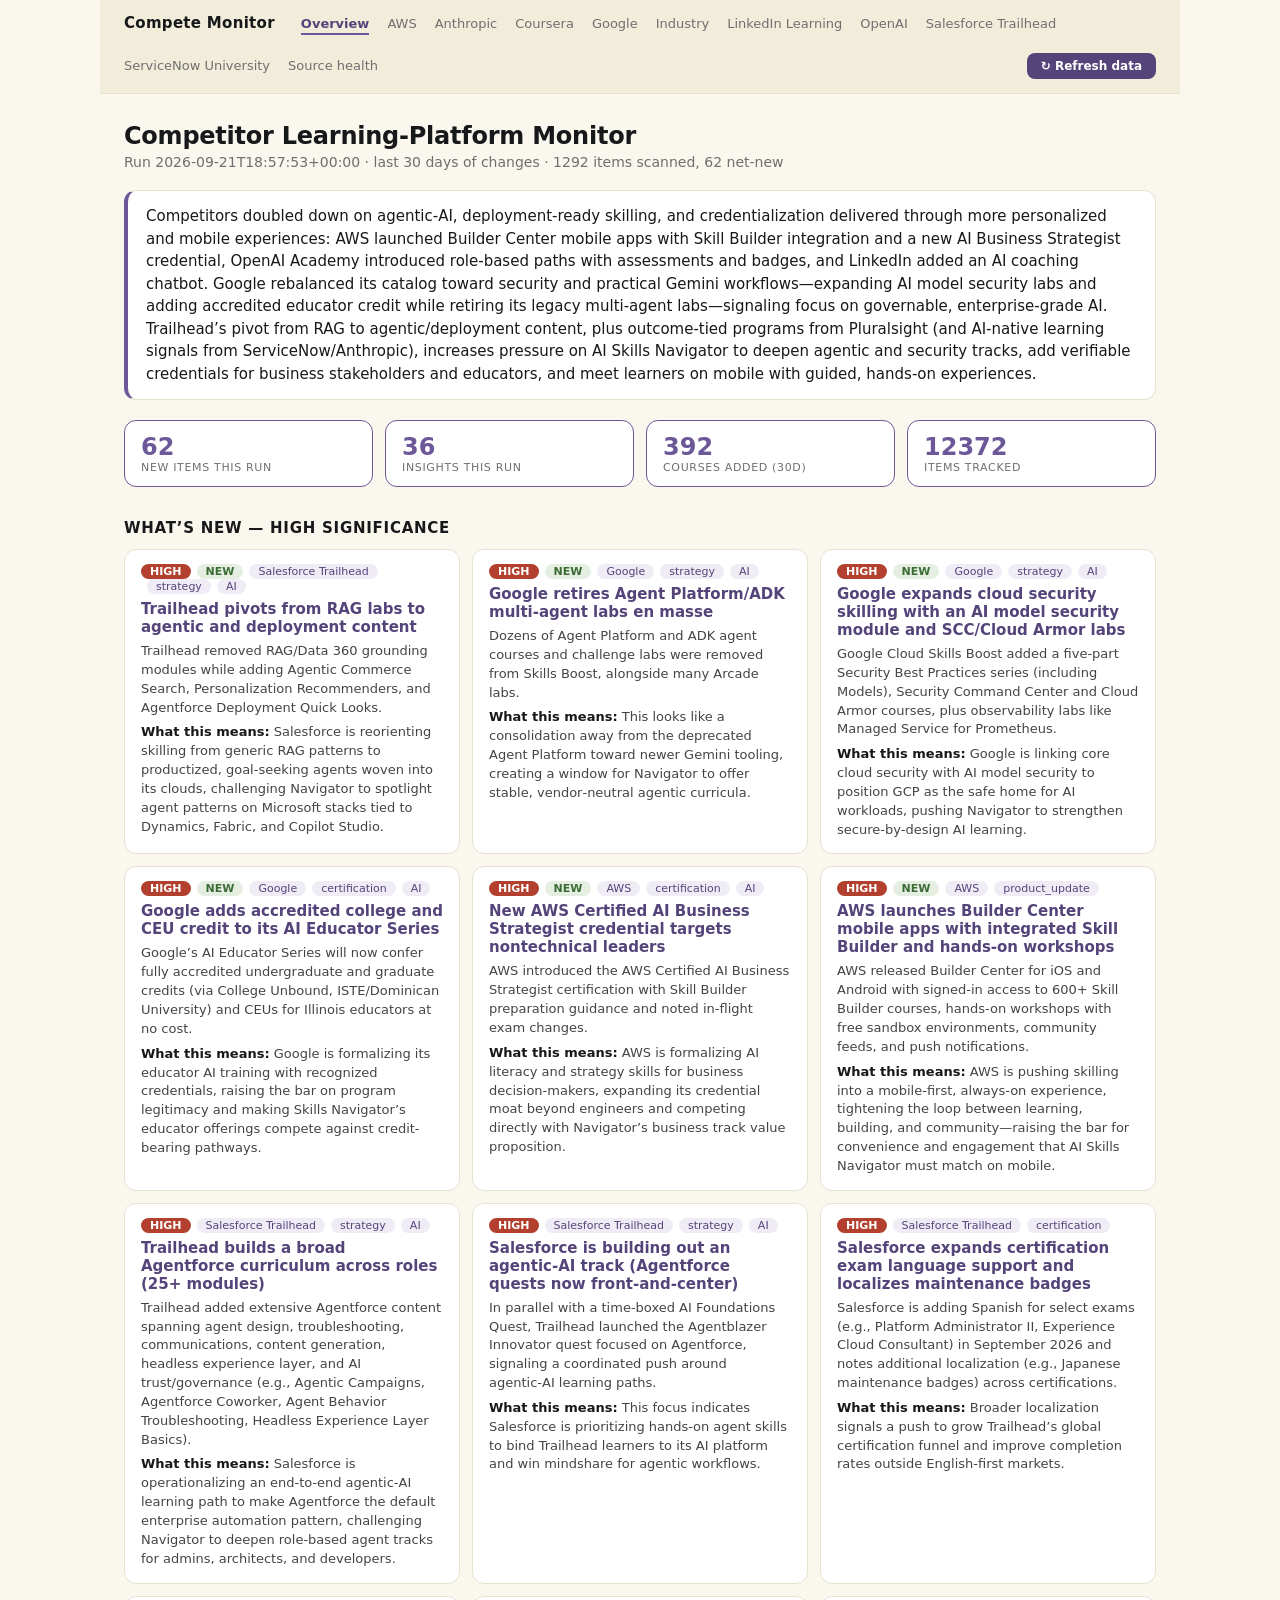
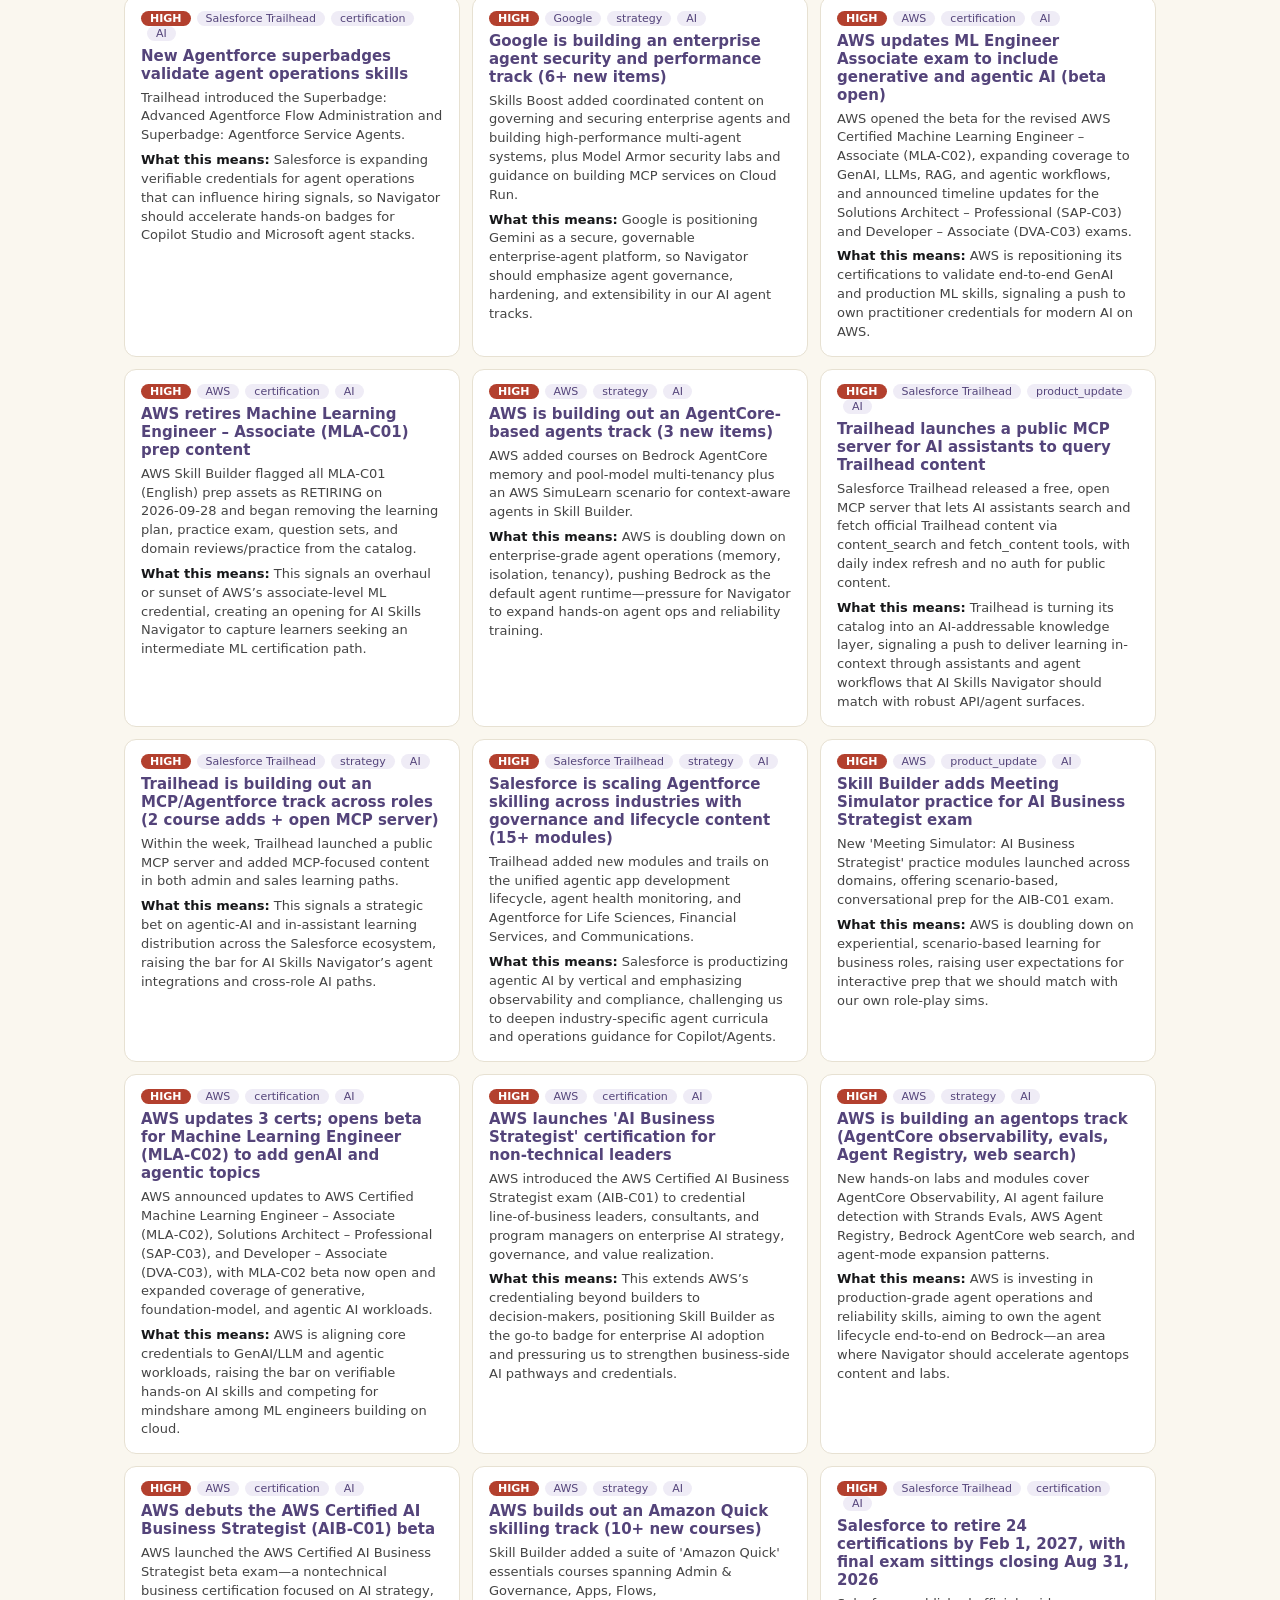
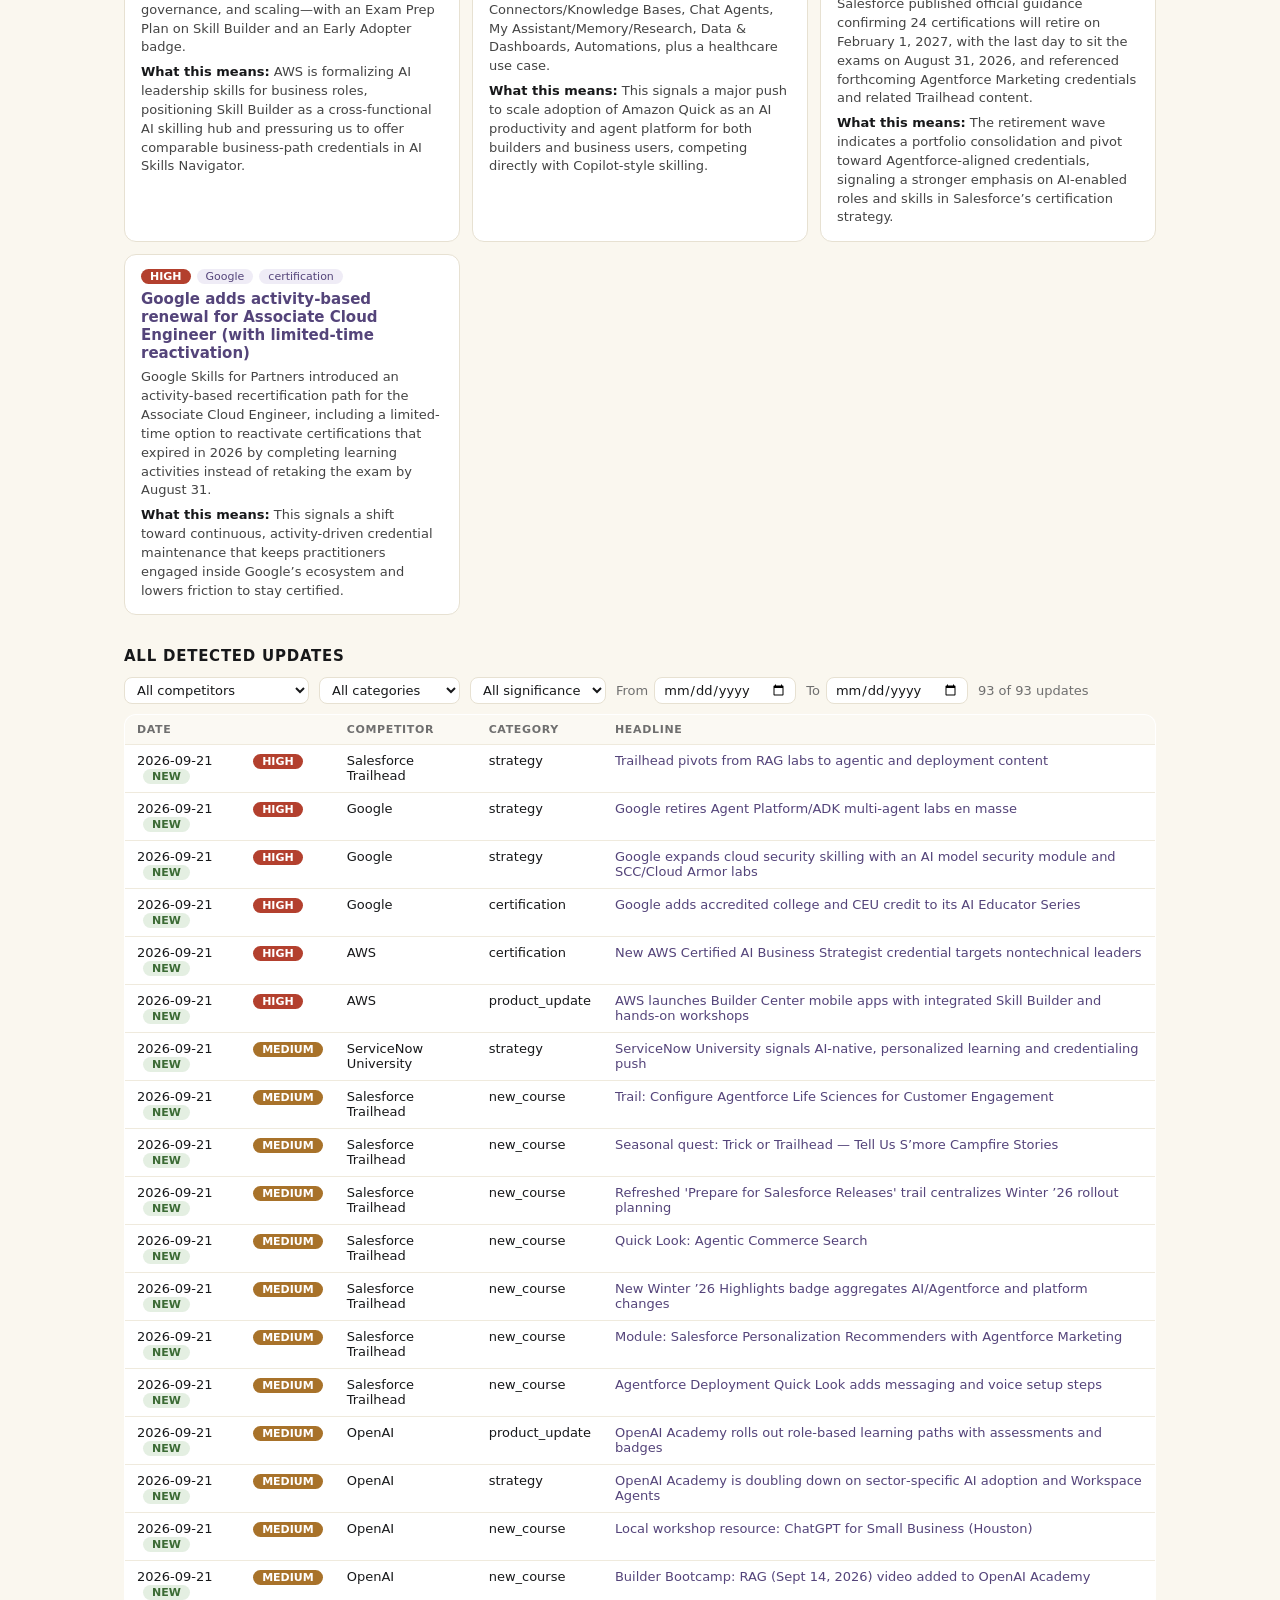
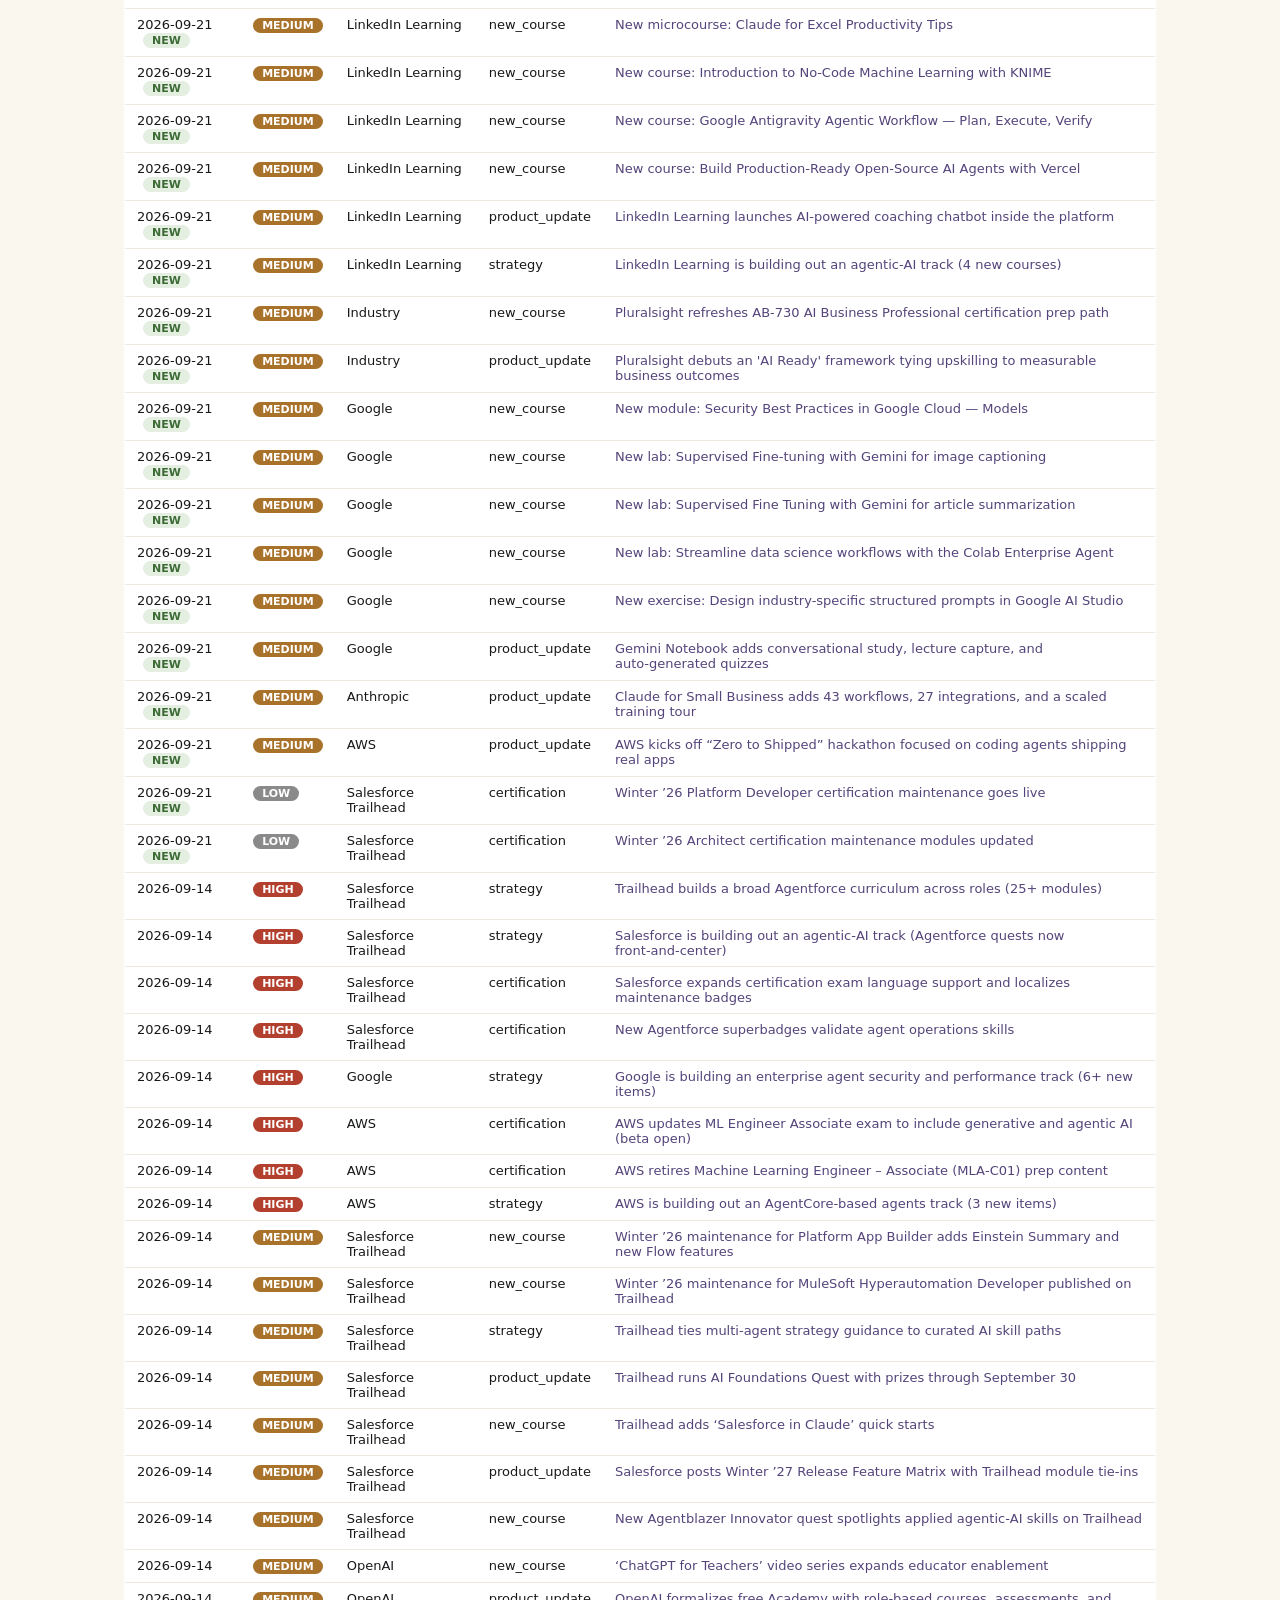
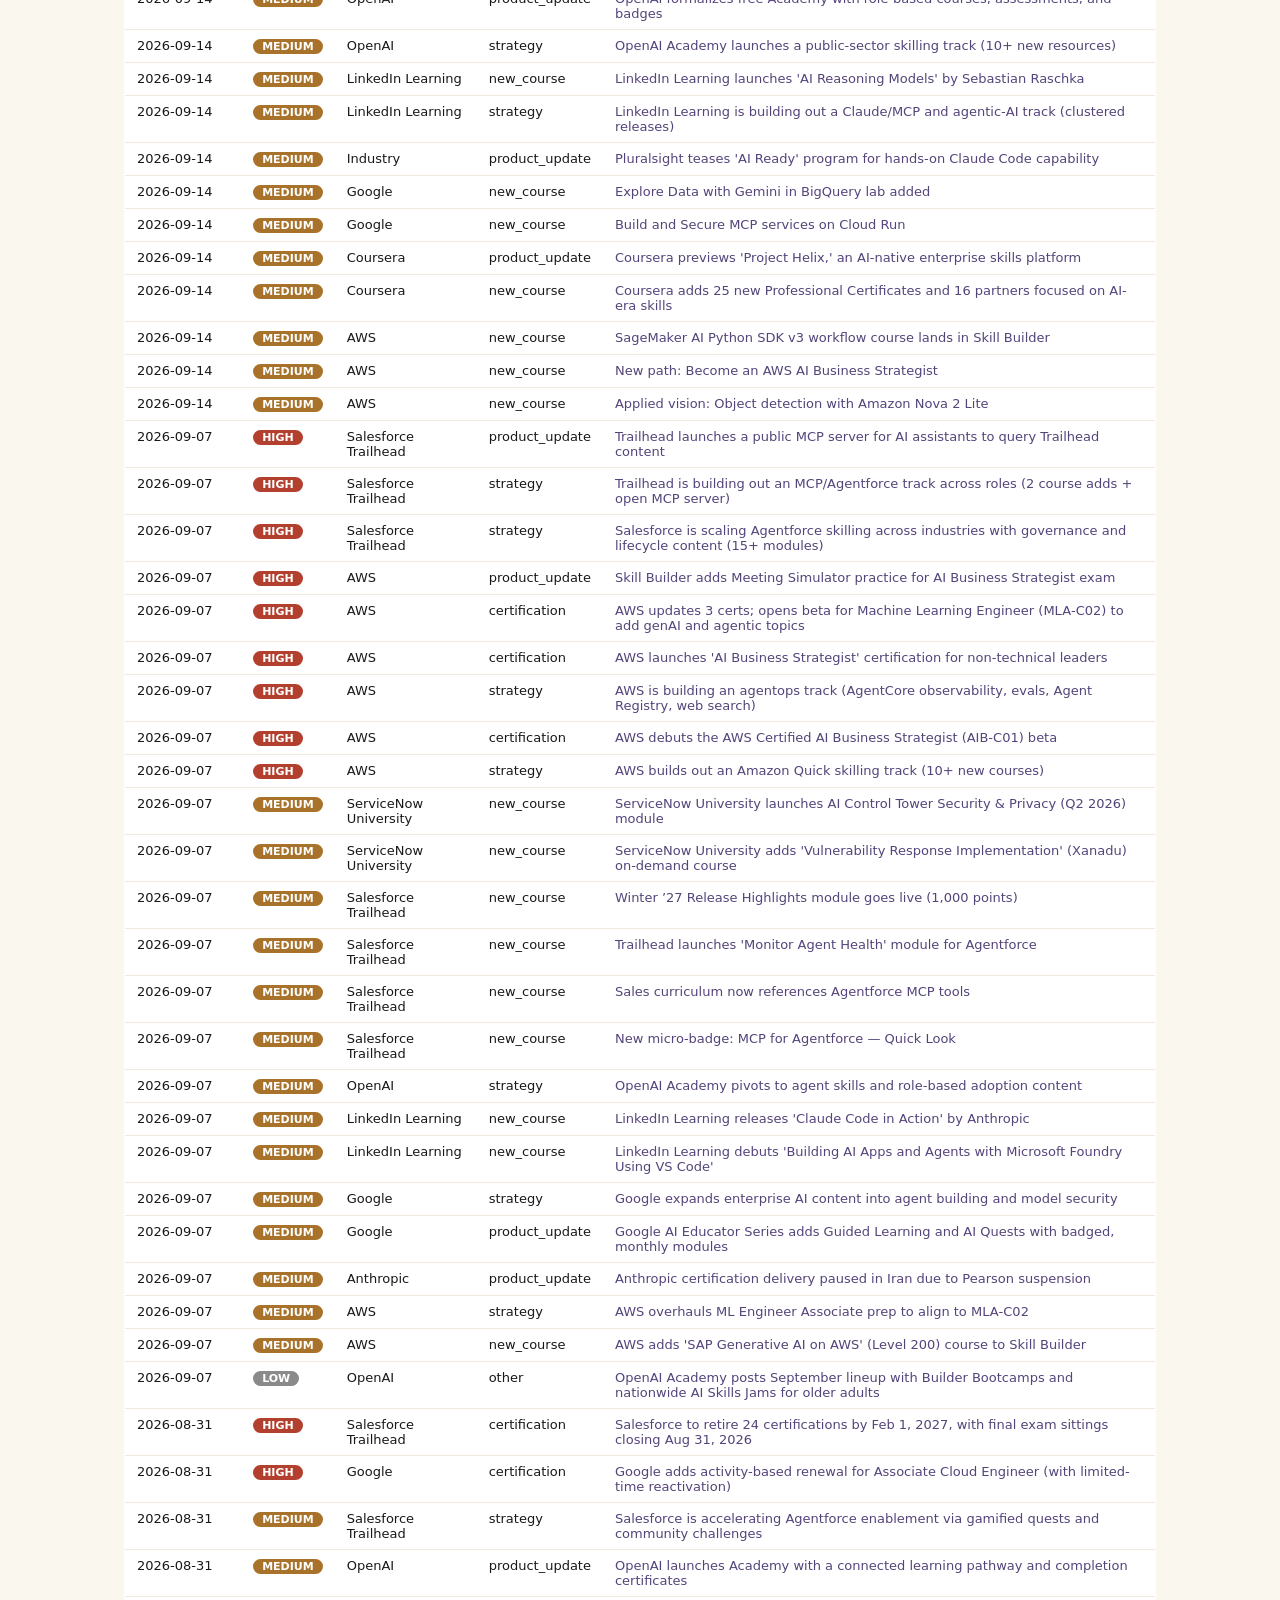
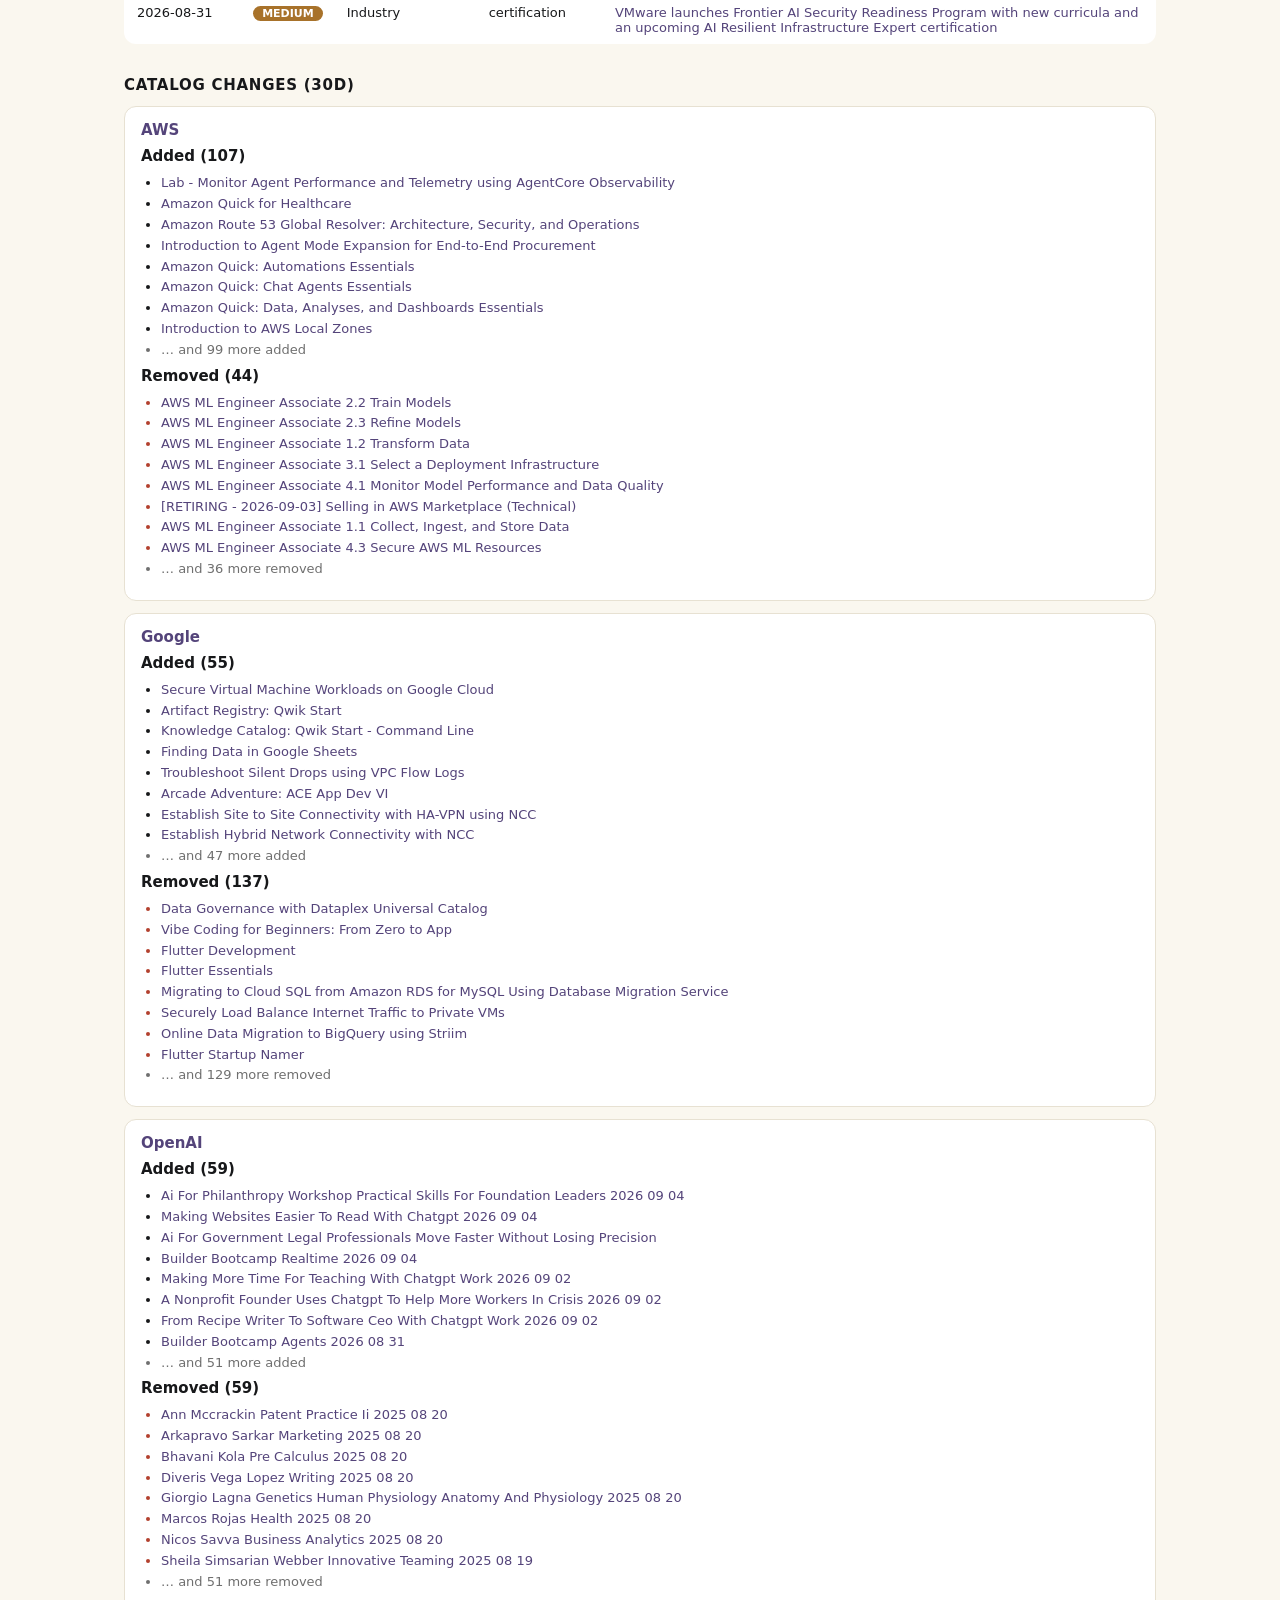
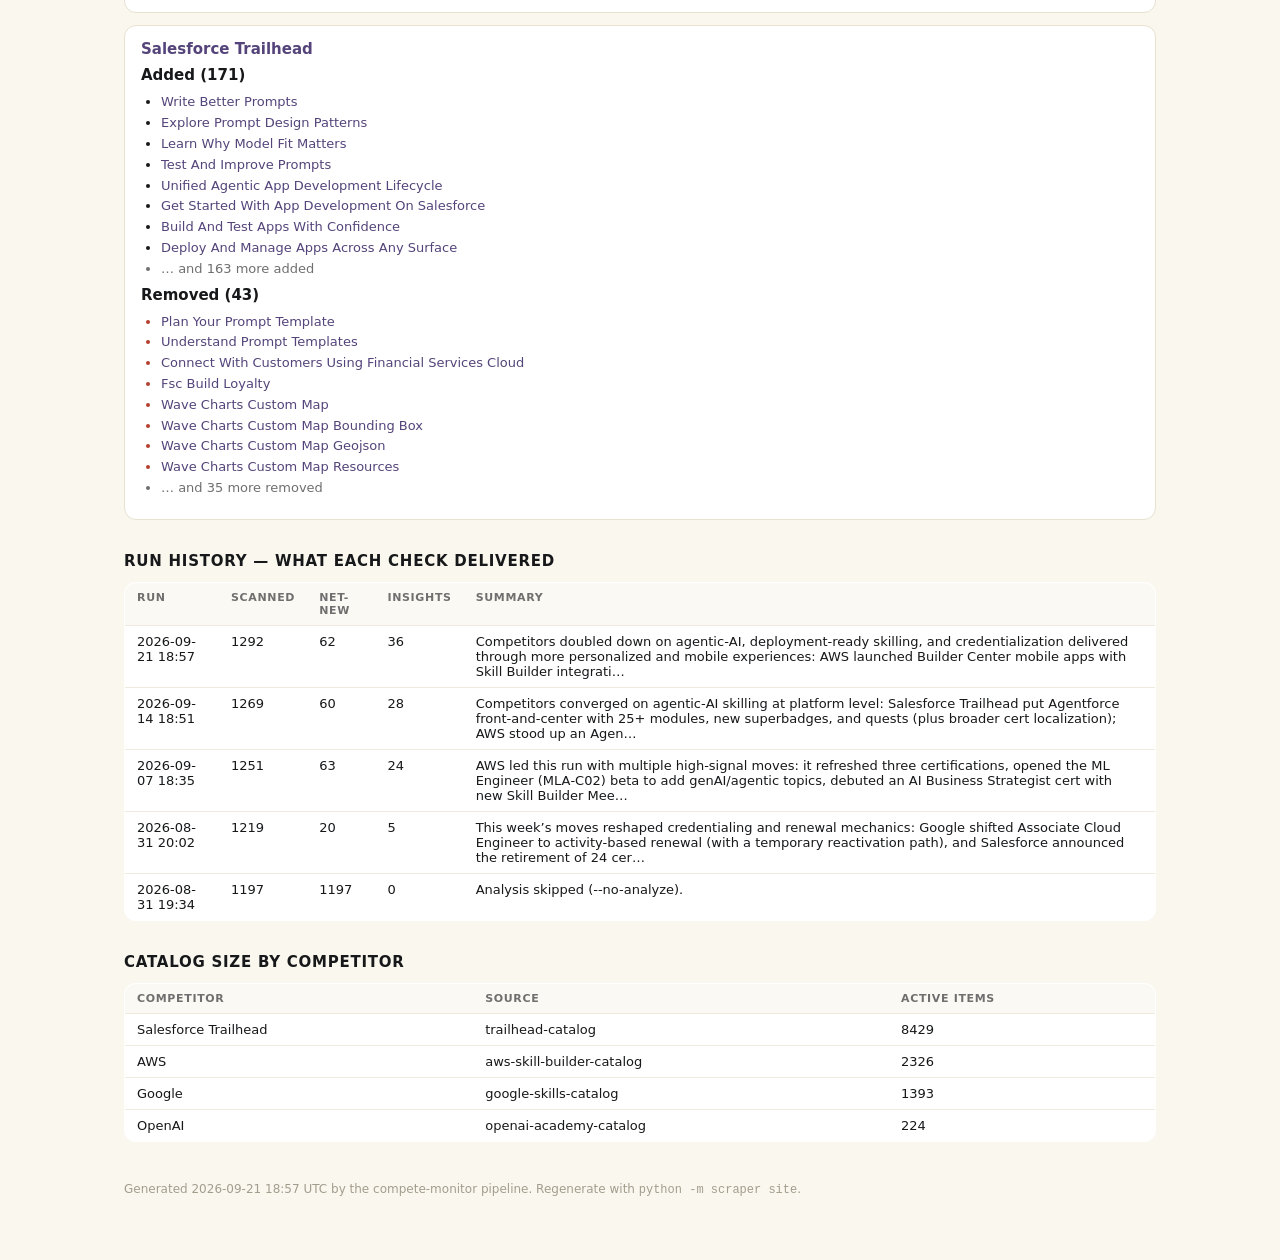
==== commit 2d4d2520: "Dashboard update 2026-09-21T18:57Z" ====
--- a/index.html
+++ b/index.html
@@ -94,7 +94,7 @@
 </head>
 <body>
 <div class="wrap"><nav><a class="brand" href="index.html">Compete Monitor</a><a href="index.html" class="active">Overview</a><a href="competitor-aws.html">AWS</a><a href="competitor-anthropic.html">Anthropic</a><a href="competitor-coursera.html">Coursera</a><a href="competitor-google.html">Google</a><a href="competitor-industry.html">Industry</a><a href="competitor-linkedin-learning.html">LinkedIn Learning</a><a href="competitor-openai.html">OpenAI</a><a href="competitor-salesforce-trailhead.html">Salesforce Trailhead</a><a href="competitor-servicenow-university.html">ServiceNow University</a><a href="sources.html">Source health</a><a class="refresh" href="https://github.com/amyge0510/ASN-Compete-Dashboard/actions/workflows/monitor.yml" target="_blank" rel="noopener" title="Runs a fresh check (takes ~15 minutes); refresh this page afterwards">&#8635; Refresh data</a></nav>
-<h1>Competitor Learning-Platform Monitor</h1><div class="sub">Run 2026-09-14T18:51:33+00:00 &middot; last 30 days of changes &middot; 1269 items scanned, 60 net-new</div><div class="summary">Competitors converged on agentic‑AI skilling at platform level: Salesforce Trailhead put Agentforce front‑and‑center with 25+ modules, new superbadges, and quests (plus broader cert localization); AWS stood up an AgentCore‑based agents track and opened a gen/agentic‑updated ML Engineer Associate exam while retiring legacy prep; and Google launched an enterprise agent security/performance track. This was reinforced by role/sector expansions—OpenAI formalized Academy with public‑sector and role‑based badges, LinkedIn Learning clustered Claude/MCP and agentic courses, Coursera previewed an AI‑native enterprise platform—and new applied labs from AWS/Google. For AI Skills Navigator: accelerate an end‑to‑end agentic‑AI pathway (build, secure, operate), expand verifiable credentials and localization, fast‑map prep to AWS’s MLA beta, and add sector tracks (public sector, educators) plus hands‑on MCP/Claude interoperability labs.</div><div class="kpis"><div class="kpi"><div class="n">60</div><div class="l">new items this run</div></div><div class="kpi"><div class="n">28</div><div class="l">insights this run</div></div><div class="kpi"><div class="n">314</div><div class="l">courses added (30d)</div></div><div class="kpi"><div class="n">12426</div><div class="l">items tracked</div></div></div><h2>What&rsquo;s new — high significance</h2><div class="cards"><div class="card"><div class="meta"><span class="badge" style="background:#b3402e">HIGH</span><span class="chip new">NEW</span><span class="chip">Salesforce Trailhead</span><span class="chip">strategy</span><span class="chip">AI</span></div><h3><a href="https://trailhead.salesforce.com/content/learn/modules/agentic-campaigns">Trailhead builds a broad Agentforce curriculum across roles (25+ modules)</a></h3><p>Trailhead added extensive Agentforce content spanning agent design, troubleshooting, communications, content generation, headless experience layer, and AI trust/governance (e.g., Agentic Campaigns, Agentforce Coworker, Agent Behavior Troubleshooting, Headless Experience Layer Basics).</p><p><strong>What this means:</strong> Salesforce is operationalizing an end‑to‑end agentic‑AI learning path to make Agentforce the default enterprise automation pattern, challenging Navigator to deepen role‑based agent tracks for admins, architects, and developers.</p></div><div class="card"><div class="meta"><span class="badge" style="background:#b3402e">HIGH</span><span class="chip new">NEW</span><span class="chip">Salesforce Trailhead</span><span class="chip">strategy</span><span class="chip">AI</span></div><h3><a href="https://trailhead.salesforce.com/users/teamtrailhead/trailmixes/quest-become-an-agentblazer-innovator-sept-nov-26">Salesforce is building out an agentic‑AI track (Agentforce quests now front‑and‑center)</a></h3><p>In parallel with a time‑boxed AI Foundations Quest, Trailhead launched the Agentblazer Innovator quest focused on Agentforce, signaling a coordinated push around agentic‑AI learning paths.</p><p><strong>What this means:</strong> This focus indicates Salesforce is prioritizing hands‑on agent skills to bind Trailhead learners to its AI platform and win mindshare for agentic workflows.</p></div><div class="card"><div class="meta"><span class="badge" style="background:#b3402e">HIGH</span><span class="chip new">NEW</span><span class="chip">Salesforce Trailhead</span><span class="chip">certification</span></div><h3><a href="https://help.salesforce.com/s/articleView?id=005321511&amp;language=en_US&amp;type=1">Salesforce expands certification exam language support and localizes maintenance badges</a></h3><p>Salesforce is adding Spanish for select exams (e.g., Platform Administrator II, Experience Cloud Consultant) in September 2026 and notes additional localization (e.g., Japanese maintenance badges) across certifications.</p><p><strong>What this means:</strong> Broader localization signals a push to grow Trailhead’s global certification funnel and improve completion rates outside English‑first markets.</p></div><div class="card"><div class="meta"><span class="badge" style="background:#b3402e">HIGH</span><span class="chip new">NEW</span><span class="chip">Salesforce Trailhead</span><span class="chip">certification</span><span class="chip">AI</span></div><h3><a href="https://trailhead.salesforce.com/content/learn/superbadges/superbadge-advanced-agentforce-flow-administration">New Agentforce superbadges validate agent operations skills</a></h3><p>Trailhead introduced the Superbadge: Advanced Agentforce Flow Administration and Superbadge: Agentforce Service Agents.</p><p><strong>What this means:</strong> Salesforce is expanding verifiable credentials for agent operations that can influence hiring signals, so Navigator should accelerate hands‑on badges for Copilot Studio and Microsoft agent stacks.</p></div><div class="card"><div class="meta"><span class="badge" style="background:#b3402e">HIGH</span><span class="chip new">NEW</span><span class="chip">Google</span><span class="chip">strategy</span><span class="chip">AI</span></div><h3><a href="https://www.skills.google/course_templates/1887">Google is building an enterprise agent security and performance track (6+ new items)</a></h3><p>Skills Boost added coordinated content on governing and securing enterprise agents and building high‑performance multi‑agent systems, plus Model Armor security labs and guidance on building MCP services on Cloud Run.</p><p><strong>What this means:</strong> Google is positioning Gemini as a secure, governable enterprise‑agent platform, so Navigator should emphasize agent governance, hardening, and extensibility in our AI agent tracks.</p></div><div class="card"><div class="meta"><span class="badge" style="background:#b3402e">HIGH</span><span class="chip new">NEW</span><span class="chip">AWS</span><span class="chip">certification</span><span class="chip">AI</span></div><h3><a href="https://aws.amazon.com/jp/blogs/news/september-2026-new-offerings/">AWS updates ML Engineer Associate exam to include generative and agentic AI (beta open)</a></h3><p>AWS opened the beta for the revised AWS Certified Machine Learning Engineer – Associate (MLA‑C02), expanding coverage to GenAI, LLMs, RAG, and agentic workflows, and announced timeline updates for the Solutions Architect – Professional (SAP‑C03) and Developer – Associate (DVA‑C03) exams.</p><p><strong>What this means:</strong> AWS is repositioning its certifications to validate end‑to‑end GenAI and production ML skills, signaling a push to own practitioner credentials for modern AI on AWS.</p></div><div class="card"><div class="meta"><span class="badge" style="background:#b3402e">HIGH</span><span class="chip new">NEW</span><span class="chip">AWS</span><span class="chip">certification</span><span class="chip">AI</span></div><h3><a href="https://skillbuilder.aws/learning-plan/A2FGY8CH1P/retiring--20260928-exam-prep-plan-aws-certified-machine-learning-engineer--associate-mlac01--english/3YFU86SSKN">AWS retires Machine Learning Engineer – Associate (MLA‑C01) prep content</a></h3><p>AWS Skill Builder flagged all MLA‑C01 (English) prep assets as RETIRING on 2026‑09‑28 and began removing the learning plan, practice exam, question sets, and domain reviews/practice from the catalog.</p><p><strong>What this means:</strong> This signals an overhaul or sunset of AWS’s associate‑level ML credential, creating an opening for AI Skills Navigator to capture learners seeking an intermediate ML certification path.</p></div><div class="card"><div class="meta"><span class="badge" style="background:#b3402e">HIGH</span><span class="chip new">NEW</span><span class="chip">AWS</span><span class="chip">strategy</span><span class="chip">AI</span></div><h3><a href="https://skillbuilder.aws/learn/JE1XQ7D1QK/shared-infrastructure-isolated-tenants-pool-model-multitenancy-with-amazon-bedrock-agentcore/SURTNG4MAM">AWS is building out an AgentCore-based agents track (3 new items)</a></h3><p>AWS added courses on Bedrock AgentCore memory and pool‑model multi‑tenancy plus an AWS SimuLearn scenario for context‑aware agents in Skill Builder.</p><p><strong>What this means:</strong> AWS is doubling down on enterprise‑grade agent operations (memory, isolation, tenancy), pushing Bedrock as the default agent runtime—pressure for Navigator to expand hands‑on agent ops and reliability training.</p></div><div class="card"><div class="meta"><span class="badge" style="background:#b3402e">HIGH</span><span class="chip">Salesforce Trailhead</span><span class="chip">product_update</span><span class="chip">AI</span></div><h3><a href="https://trailhead.salesforce.com/support/mcp">Trailhead launches a public MCP server for AI assistants to query Trailhead content</a></h3><p>Salesforce Trailhead released a free, open MCP server that lets AI assistants search and fetch official Trailhead content via content_search and fetch_content tools, with daily index refresh and no auth for public content.</p><p><strong>What this means:</strong> Trailhead is turning its catalog into an AI-addressable knowledge layer, signaling a push to deliver learning in-context through assistants and agent workflows that AI Skills Navigator should match with robust API/agent surfaces.</p></div><div class="card"><div class="meta"><span class="badge" style="background:#b3402e">HIGH</span><span class="chip">Salesforce Trailhead</span><span class="chip">strategy</span><span class="chip">AI</span></div><h3><a href="https://trailhead.salesforce.com/support/mcp">Trailhead is building out an MCP/Agentforce track across roles (2 course adds + open MCP server)</a></h3><p>Within the week, Trailhead launched a public MCP server and added MCP-focused content in both admin and sales learning paths.</p><p><strong>What this means:</strong> This signals a strategic bet on agentic-AI and in-assistant learning distribution across the Salesforce ecosystem, raising the bar for AI Skills Navigator’s agent integrations and cross-role AI paths.</p></div><div class="card"><div class="meta"><span class="badge" style="background:#b3402e">HIGH</span><span class="chip">Salesforce Trailhead</span><span class="chip">strategy</span><span class="chip">AI</span></div><h3><a href="https://trailhead.salesforce.com/content/learn/modules/unified-agentic-app-development-lifecycle">Salesforce is scaling Agentforce skilling across industries with governance and lifecycle content (15+ modules)</a></h3><p>Trailhead added new modules and trails on the unified agentic app development lifecycle, agent health monitoring, and Agentforce for Life Sciences, Financial Services, and Communications.</p><p><strong>What this means:</strong> Salesforce is productizing agentic AI by vertical and emphasizing observability and compliance, challenging us to deepen industry‑specific agent curricula and operations guidance for Copilot/Agents.</p></div><div class="card"><div class="meta"><span class="badge" style="background:#b3402e">HIGH</span><span class="chip">AWS</span><span class="chip">product_update</span><span class="chip">AI</span></div><h3><a href="https://skillbuilder.aws/learn/HMJ98XZZES/domain-2-practice-meeting-simulator-ai-business-strategist-aibc01--english/D4WZ5R5X4T">Skill Builder adds Meeting Simulator practice for AI Business Strategist exam</a></h3><p>New &#x27;Meeting Simulator: AI Business Strategist&#x27; practice modules launched across domains, offering scenario‑based, conversational prep for the AIB‑C01 exam.</p><p><strong>What this means:</strong> AWS is doubling down on experiential, scenario‑based learning for business roles, raising user expectations for interactive prep that we should match with our own role‑play sims.</p></div><div class="card"><div class="meta"><span class="badge" style="background:#b3402e">HIGH</span><span class="chip">AWS</span><span class="chip">certification</span><span class="chip">AI</span></div><h3><a href="https://aws.amazon.com/blogs/training-and-certification/september-2026-new-offerings/">AWS updates 3 certs; opens beta for Machine Learning Engineer (MLA‑C02) to add genAI and agentic topics</a></h3><p>AWS announced updates to AWS Certified Machine Learning Engineer – Associate (MLA‑C02), Solutions Architect – Professional (SAP‑C03), and Developer – Associate (DVA‑C03), with MLA‑C02 beta now open and expanded coverage of generative, foundation‑model, and agentic AI workloads.</p><p><strong>What this means:</strong> AWS is aligning core credentials to GenAI/LLM and agentic workloads, raising the bar on verifiable hands‑on AI skills and competing for mindshare among ML engineers building on cloud.</p></div><div class="card"><div class="meta"><span class="badge" style="background:#b3402e">HIGH</span><span class="chip">AWS</span><span class="chip">certification</span><span class="chip">AI</span></div><h3><a href="https://aws.amazon.com/blogs/training-and-certification/introducing-aws-certified-ai-business-strategist-built-for-the-people-who-scale-ai/">AWS launches &#x27;AI Business Strategist&#x27; certification for non‑technical leaders</a></h3><p>AWS introduced the AWS Certified AI Business Strategist exam (AIB‑C01) to credential line‑of‑business leaders, consultants, and program managers on enterprise AI strategy, governance, and value realization.</p><p><strong>What this means:</strong> This extends AWS’s credentialing beyond builders to decision‑makers, positioning Skill Builder as the go‑to badge for enterprise AI adoption and pressuring us to strengthen business‑side AI pathways and credentials.</p></div><div class="card"><div class="meta"><span class="badge" style="background:#b3402e">HIGH</span><span class="chip">AWS</span><span class="chip">strategy</span><span class="chip">AI</span></div><h3><a href="https://skillbuilder.aws/learn/JKJ5QK336Q/lab--monitor-agent-performance-and-telemetry-using-agentcore-observability/8KPZAQEA62">AWS is building an agentops track (AgentCore observability, evals, Agent Registry, web search)</a></h3><p>New hands‑on labs and modules cover AgentCore Observability, AI agent failure detection with Strands Evals, AWS Agent Registry, Bedrock AgentCore web search, and agent‑mode expansion patterns.</p><p><strong>What this means:</strong> AWS is investing in production‑grade agent operations and reliability skills, aiming to own the agent lifecycle end‑to‑end on Bedrock—an area where Navigator should accelerate agentops content and labs.</p></div><div class="card"><div class="meta"><span class="badge" style="background:#b3402e">HIGH</span><span class="chip">AWS</span><span class="chip">certification</span><span class="chip">AI</span></div><h3><a href="https://aws.amazon.com/certification/certified-ai-business-strategist/">AWS debuts the AWS Certified AI Business Strategist (AIB‑C01) beta</a></h3><p>AWS launched the AWS Certified AI Business Strategist beta exam—a nontechnical business certification focused on AI strategy, governance, and scaling—with an Exam Prep Plan on Skill Builder and an Early Adopter badge.</p><p><strong>What this means:</strong> AWS is formalizing AI leadership skills for business roles, positioning Skill Builder as a cross‑functional AI skilling hub and pressuring us to offer comparable business-path credentials in AI Skills Navigator.</p></div><div class="card"><div class="meta"><span class="badge" style="background:#b3402e">HIGH</span><span class="chip">AWS</span><span class="chip">strategy</span><span class="chip">AI</span></div><h3><a href="https://skillbuilder.aws/learn/5SD56Z8G2P/amazon-quick-admin-and-governance-essentials/SR4ZQZ7P9S">AWS builds out an Amazon Quick skilling track (10+ new courses)</a></h3><p>Skill Builder added a suite of &#x27;Amazon Quick&#x27; essentials courses spanning Admin &amp; Governance, Apps, Flows, Connectors/Knowledge Bases, Chat Agents, My Assistant/Memory/Research, Data &amp; Dashboards, Automations, plus a healthcare use case.</p><p><strong>What this means:</strong> This signals a major push to scale adoption of Amazon Quick as an AI productivity and agent platform for both builders and business users, competing directly with Copilot‑style skilling.</p></div><div class="card"><div class="meta"><span class="badge" style="background:#b3402e">HIGH</span><span class="chip">Salesforce Trailhead</span><span class="chip">certification</span><span class="chip">AI</span></div><h3><a href="https://help.salesforce.com/s/articleView?id=005360289&amp;language=en_US&amp;type=1">Salesforce to retire 24 certifications by Feb 1, 2027, with final exam sittings closing Aug 31, 2026</a></h3><p>Salesforce published official guidance confirming 24 certifications will retire on February 1, 2027, with the last day to sit the exams on August 31, 2026, and referenced forthcoming Agentforce Marketing credentials and related Trailhead content.</p><p><strong>What this means:</strong> The retirement wave indicates a portfolio consolidation and pivot toward Agentforce-aligned credentials, signaling a stronger emphasis on AI-enabled roles and skills in Salesforce’s certification strategy.</p></div><div class="card"><div class="meta"><span class="badge" style="background:#b3402e">HIGH</span><span class="chip">Google</span><span class="chip">certification</span></div><h3><a href="https://partner.skills.google/paths/4177">Google adds activity-based renewal for Associate Cloud Engineer (with limited-time reactivation)</a></h3><p>Google Skills for Partners introduced an activity-based recertification path for the Associate Cloud Engineer, including a limited-time option to reactivate certifications that expired in 2026 by completing learning activities instead of retaking the exam by August 31.</p><p><strong>What this means:</strong> This signals a shift toward continuous, activity-driven credential maintenance that keeps practitioners engaged inside Google’s ecosystem and lowers friction to stay certified.</p></div></div><h2>All detected updates</h2><div class="filters"><select id="f-comp"><option value="">All competitors</option><option>AWS</option><option>Anthropic</option><option>Coursera</option><option>Google</option><option>Industry</option><option>LinkedIn Learning</option><option>OpenAI</option><option>Salesforce Trailhead</option><option>ServiceNow University</option></select><select id="f-cat"><option value="">All categories</option><option>certification</option><option>new_course</option><option>other</option><option>product_update</option><option>strategy</option></select><select id="f-sig"><option value="">All significance</option><option value="high">High</option><option value="medium">Medium</option><option value="low">Low</option></select><label>From <input type="date" id="f-from"></label><label>To <input type="date" id="f-to"></label><span id="f-count" class="muted"></span></div><table id="updates"><tr><th>Date</th><th></th><th>Competitor</th><th>Category</th><th>Headline</th></tr><tr data-competitor="Salesforce Trailhead" data-category="strategy" data-sig="high" data-date="2026-09-14"><td>2026-09-14<span class="chip new">NEW</span></td><td><span class="badge" style="background:#b3402e">HIGH</span></td><td>Salesforce Trailhead</td><td>strategy</td><td><a href="https://trailhead.salesforce.com/content/learn/modules/agentic-campaigns">Trailhead builds a broad Agentforce curriculum across roles (25+ modules)</a></td></tr><tr data-competitor="Salesforce Trailhead" data-category="strategy" data-sig="high" data-date="2026-09-14"><td>2026-09-14<span class="chip new">NEW</span></td><td><span class="badge" style="background:#b3402e">HIGH</span></td><td>Salesforce Trailhead</td><td>strategy</td><td><a href="https://trailhead.salesforce.com/users/teamtrailhead/trailmixes/quest-become-an-agentblazer-innovator-sept-nov-26">Salesforce is building out an agentic‑AI track (Agentforce quests now front‑and‑center)</a></td></tr><tr data-competitor="Salesforce Trailhead" data-category="certification" data-sig="high" data-date="2026-09-14"><td>2026-09-14<span class="chip new">NEW</span></td><td><span class="badge" style="background:#b3402e">HIGH</span></td><td>Salesforce Trailhead</td><td>certification</td><td><a href="https://help.salesforce.com/s/articleView?id=005321511&amp;language=en_US&amp;type=1">Salesforce expands certification exam language support and localizes maintenance badges</a></td></tr><tr data-competitor="Salesforce Trailhead" data-category="certification" data-sig="high" data-date="2026-09-14"><td>2026-09-14<span class="chip new">NEW</span></td><td><span class="badge" style="background:#b3402e">HIGH</span></td><td>Salesforce Trailhead</td><td>certification</td><td><a href="https://trailhead.salesforce.com/content/learn/superbadges/superbadge-advanced-agentforce-flow-administration">New Agentforce superbadges validate agent operations skills</a></td></tr><tr data-competitor="Google" data-category="strategy" data-sig="high" data-date="2026-09-14"><td>2026-09-14<span class="chip new">NEW</span></td><td><span class="badge" style="background:#b3402e">HIGH</span></td><td>Google</td><td>strategy</td><td><a href="https://www.skills.google/course_templates/1887">Google is building an enterprise agent security and performance track (6+ new items)</a></td></tr><tr data-competitor="AWS" data-category="certification" data-sig="high" data-date="2026-09-14"><td>2026-09-14<span class="chip new">NEW</span></td><td><span class="badge" style="background:#b3402e">HIGH</span></td><td>AWS</td><td>certification</td><td><a href="https://aws.amazon.com/jp/blogs/news/september-2026-new-offerings/">AWS updates ML Engineer Associate exam to include generative and agentic AI (beta open)</a></td></tr><tr data-competitor="AWS" data-category="certification" data-sig="high" data-date="2026-09-14"><td>2026-09-14<span class="chip new">NEW</span></td><td><span class="badge" style="background:#b3402e">HIGH</span></td><td>AWS</td><td>certification</td><td><a href="https://skillbuilder.aws/learning-plan/A2FGY8CH1P/retiring--20260928-exam-prep-plan-aws-certified-machine-learning-engineer--associate-mlac01--english/3YFU86SSKN">AWS retires Machine Learning Engineer – Associate (MLA‑C01) prep content</a></td></tr><tr data-competitor="AWS" data-category="strategy" data-sig="high" data-date="2026-09-14"><td>2026-09-14<span class="chip new">NEW</span></td><td><span class="badge" style="background:#b3402e">HIGH</span></td><td>AWS</td><td>strategy</td><td><a href="https://skillbuilder.aws/learn/JE1XQ7D1QK/shared-infrastructure-isolated-tenants-pool-model-multitenancy-with-amazon-bedrock-agentcore/SURTNG4MAM">AWS is building out an AgentCore-based agents track (3 new items)</a></td></tr><tr data-competitor="Salesforce Trailhead" data-category="new_course" data-sig="medium" data-date="2026-09-14"><td>2026-09-14<span class="chip new">NEW</span></td><td><span class="badge" style="background:#a8722a">MEDIUM</span></td><td>Salesforce Trailhead</td><td>new_course</td><td><a href="https://trailhead.salesforce.com/content/learn/modules/platform-app-builder-certification-maintenance-winter-26/maintain-your-platform-app-builder-certification-for-winter-26">Winter ’26 maintenance for Platform App Builder adds Einstein Summary and new Flow features</a></td></tr><tr data-competitor="Salesforce Trailhead" data-category="new_course" data-sig="medium" data-date="2026-09-14"><td>2026-09-14<span class="chip new">NEW</span></td><td><span class="badge" style="background:#a8722a">MEDIUM</span></td><td>Salesforce Trailhead</td><td>new_course</td><td><a href="https://trailhead.salesforce.com/content/learn/modules/mulesoft-hyperautomation-developer-certification-maintenance-winter-26/maintain-your-mulesoft-hyperautomation-developer-certification-for-winter-26">Winter ’26 maintenance for MuleSoft Hyperautomation Developer published on Trailhead</a></td></tr><tr data-competitor="Salesforce Trailhead" data-category="strategy" data-sig="medium" data-date="2026-09-14"><td>2026-09-14<span class="chip new">NEW</span></td><td><span class="badge" style="background:#a8722a">MEDIUM</span></td><td>Salesforce Trailhead</td><td>strategy</td><td><a href="https://www.salesforce.com/blog/ai/agentic-ai/?bc=OTH&amp;d=bcta">Trailhead ties multi-agent strategy guidance to curated AI skill paths</a></td></tr><tr data-competitor="Salesforce Trailhead" data-category="product_update" data-sig="medium" data-date="2026-09-14"><td>2026-09-14<span class="chip new">NEW</span></td><td><span class="badge" style="background:#a8722a">MEDIUM</span></td><td>Salesforce Trailhead</td><td>product_update</td><td><a href="https://trailhead.salesforce.com/fr/quests">Trailhead runs AI Foundations Quest with prizes through September 30</a></td></tr><tr data-competitor="Salesforce Trailhead" data-category="new_course" data-sig="medium" data-date="2026-09-14"><td>2026-09-14<span class="chip new">NEW</span></td><td><span class="badge" style="background:#a8722a">MEDIUM</span></td><td>Salesforce Trailhead</td><td>new_course</td><td><a href="https://trailhead.salesforce.com/content/learn/modules/quick-start-salesforce-in-claude">Trailhead adds ‘Salesforce in Claude’ quick starts</a></td></tr><tr data-competitor="Salesforce Trailhead" data-category="product_update" data-sig="medium" data-date="2026-09-14"><td>2026-09-14<span class="chip new">NEW</span></td><td><span class="badge" style="background:#a8722a">MEDIUM</span></td><td>Salesforce Trailhead</td><td>product_update</td><td><a href="https://trailhead.salesforce.com/trailblazer-community/feed/0D5KX00000pPZmY0AW">Salesforce posts Winter ’27 Release Feature Matrix with Trailhead module tie‑ins</a></td></tr><tr data-competitor="Salesforce Trailhead" data-category="new_course" data-sig="medium" data-date="2026-09-14"><td>2026-09-14<span class="chip new">NEW</span></td><td><span class="badge" style="background:#a8722a">MEDIUM</span></td><td>Salesforce Trailhead</td><td>new_course</td><td><a href="https://trailhead.salesforce.com/users/teamtrailhead/trailmixes/quest-become-an-agentblazer-innovator-sept-nov-26">New Agentblazer Innovator quest spotlights applied agentic‑AI skills on Trailhead</a></td></tr><tr data-competitor="OpenAI" data-category="new_course" data-sig="medium" data-date="2026-09-14"><td>2026-09-14<span class="chip new">NEW</span></td><td><span class="badge" style="background:#a8722a">MEDIUM</span></td><td>OpenAI</td><td>new_course</td><td><a href="https://academy.openai.com/public/videos/build-lesson-decks-with-chatgpt-for-teachers">‘ChatGPT for Teachers’ video series expands educator enablement</a></td></tr><tr data-competitor="OpenAI" data-category="product_update" data-sig="medium" data-date="2026-09-14"><td>2026-09-14<span class="chip new">NEW</span></td><td><span class="badge" style="background:#a8722a">MEDIUM</span></td><td>OpenAI</td><td>product_update</td><td><a href="https://help.openai.com/en/articles/20001270-openai-academy-courses">OpenAI formalizes free Academy with role‑based courses, assessments, and badges</a></td></tr><tr data-competitor="OpenAI" data-category="strategy" data-sig="medium" data-date="2026-09-14"><td>2026-09-14<span class="chip new">NEW</span></td><td><span class="badge" style="background:#a8722a">MEDIUM</span></td><td>OpenAI</td><td>strategy</td><td><a href="https://academy.openai.com/public/blogs/government-employee-chatgpt-work-starter-pack">OpenAI Academy launches a public‑sector skilling track (10+ new resources)</a></td></tr><tr data-competitor="LinkedIn Learning" data-category="new_course" data-sig="medium" data-date="2026-09-14"><td>2026-09-14<span class="chip new">NEW</span></td><td><span class="badge" style="background:#a8722a">MEDIUM</span></td><td>LinkedIn Learning</td><td>new_course</td><td><a href="https://ai.linkedin.com/learning/courses?upsellOrderOrigin=default_guest_learning">LinkedIn Learning launches &#x27;AI Reasoning Models&#x27; by Sebastian Raschka</a></td></tr><tr data-competitor="LinkedIn Learning" data-category="strategy" data-sig="medium" data-date="2026-09-14"><td>2026-09-14<span class="chip new">NEW</span></td><td><span class="badge" style="background:#a8722a">MEDIUM</span></td><td>LinkedIn Learning</td><td>strategy</td><td><a href="https://ai.linkedin.com/learning/courses?upsellOrderOrigin=default_guest_learning">LinkedIn Learning is building out a Claude/MCP and agentic‑AI track (clustered releases)</a></td></tr><tr data-competitor="Industry" data-category="product_update" data-sig="medium" data-date="2026-09-14"><td>2026-09-14<span class="chip new">NEW</span></td><td><span class="badge" style="background:#a8722a">MEDIUM</span></td><td>Industry</td><td>product_update</td><td><a href="https://www.pluralsight.com/resources/webinars/universal/ai-ready">Pluralsight teases &#x27;AI Ready&#x27; program for hands-on Claude Code capability</a></td></tr><tr data-competitor="Google" data-category="new_course" data-sig="medium" data-date="2026-09-14"><td>2026-09-14<span class="chip new">NEW</span></td><td><span class="badge" style="background:#a8722a">MEDIUM</span></td><td>Google</td><td>new_course</td><td><a href="https://www.skills.google/focuses/164944">Explore Data with Gemini in BigQuery lab added</a></td></tr><tr data-competitor="Google" data-category="new_course" data-sig="medium" data-date="2026-09-14"><td>2026-09-14<span class="chip new">NEW</span></td><td><span class="badge" style="background:#a8722a">MEDIUM</span></td><td>Google</td><td>new_course</td><td><a href="https://www.skills.google/course_templates/1884">Build and Secure MCP services on Cloud Run</a></td></tr><tr data-competitor="Coursera" data-category="product_update" data-sig="medium" data-date="2026-09-14"><td>2026-09-14<span class="chip new">NEW</span></td><td><span class="badge" style="background:#a8722a">MEDIUM</span></td><td>Coursera</td><td>product_update</td><td><a href="https://investor.coursera.com/news/news-details/2026/Coursera-Announces-Project-Helix-a-New-AI-Native-Platform-Connecting-Skills-Discovery-and-Personalized-Learning-to-Verified-Capability-and-Business-Outcomes/default.aspx">Coursera previews &#x27;Project Helix,&#x27; an AI-native enterprise skills platform</a></td></tr><tr data-competitor="Coursera" data-category="new_course" data-sig="medium" data-date="2026-09-14"><td>2026-09-14<span class="chip new">NEW</span></td><td><span class="badge" style="background:#a8722a">MEDIUM</span></td><td>Coursera</td><td>new_course</td><td><a href="https://blog.coursera.org/for-educators/">Coursera adds 25 new Professional Certificates and 16 partners focused on AI-era skills</a></td></tr><tr data-competitor="AWS" data-category="new_course" data-sig="medium" data-date="2026-09-14"><td>2026-09-14<span class="chip new">NEW</span></td><td><span class="badge" style="background:#a8722a">MEDIUM</span></td><td>AWS</td><td>new_course</td><td><a href="https://skillbuilder.aws/learn/S8Z3P1KN51/building-machine-learning-workflows-with-the-amazon-sagemaker-ai-python-sdk-v3/3K8FFZTV5W">SageMaker AI Python SDK v3 workflow course lands in Skill Builder</a></td></tr><tr data-competitor="AWS" data-category="new_course" data-sig="medium" data-date="2026-09-14"><td>2026-09-14<span class="chip new">NEW</span></td><td><span class="badge" style="background:#a8722a">MEDIUM</span></td><td>AWS</td><td>new_course</td><td><a href="https://skillbuilder.aws/learn/TE5JF4HX2H/become-an-aws-ai-business-strategist/3Z5K43ENP4">New path: Become an AWS AI Business Strategist</a></td></tr><tr data-competitor="AWS" data-category="new_course" data-sig="medium" data-date="2026-09-14"><td>2026-09-14<span class="chip new">NEW</span></td><td><span class="badge" style="background:#a8722a">MEDIUM</span></td><td>AWS</td><td>new_course</td><td><a href="https://skillbuilder.aws/learn/RKH57BDQM4/object-detection-with-amazon-nova-2-lite/WW1CFYZHE3">Applied vision: Object detection with Amazon Nova 2 Lite</a></td></tr><tr data-competitor="Salesforce Trailhead" data-category="product_update" data-sig="high" data-date="2026-09-07"><td>2026-09-07</td><td><span class="badge" style="background:#b3402e">HIGH</span></td><td>Salesforce Trailhead</td><td>product_update</td><td><a href="https://trailhead.salesforce.com/support/mcp">Trailhead launches a public MCP server for AI assistants to query Trailhead content</a></td></tr><tr data-competitor="Salesforce Trailhead" data-category="strategy" data-sig="high" data-date="2026-09-07"><td>2026-09-07</td><td><span class="badge" style="background:#b3402e">HIGH</span></td><td>Salesforce Trailhead</td><td>strategy</td><td><a href="https://trailhead.salesforce.com/support/mcp">Trailhead is building out an MCP/Agentforce track across roles (2 course adds + open MCP server)</a></td></tr><tr data-competitor="Salesforce Trailhead" data-category="strategy" data-sig="high" data-date="2026-09-07"><td>2026-09-07</td><td><span class="badge" style="background:#b3402e">HIGH</span></td><td>Salesforce Trailhead</td><td>strategy</td><td><a href="https://trailhead.salesforce.com/content/learn/modules/unified-agentic-app-development-lifecycle">Salesforce is scaling Agentforce skilling across industries with governance and lifecycle content (15+ modules)</a></td></tr><tr data-competitor="AWS" data-category="product_update" data-sig="high" data-date="2026-09-07"><td>2026-09-07</td><td><span class="badge" style="background:#b3402e">HIGH</span></td><td>AWS</td><td>product_update</td><td><a href="https://skillbuilder.aws/learn/HMJ98XZZES/domain-2-practice-meeting-simulator-ai-business-strategist-aibc01--english/D4WZ5R5X4T">Skill Builder adds Meeting Simulator practice for AI Business Strategist exam</a></td></tr><tr data-competitor="AWS" data-category="certification" data-sig="high" data-date="2026-09-07"><td>2026-09-07</td><td><span class="badge" style="background:#b3402e">HIGH</span></td><td>AWS</td><td>certification</td><td><a href="https://aws.amazon.com/blogs/training-and-certification/september-2026-new-offerings/">AWS updates 3 certs; opens beta for Machine Learning Engineer (MLA‑C02) to add genAI and agentic topics</a></td></tr><tr data-competitor="AWS" data-category="certification" data-sig="high" data-date="2026-09-07"><td>2026-09-07</td><td><span class="badge" style="background:#b3402e">HIGH</span></td><td>AWS</td><td>certification</td><td><a href="https://aws.amazon.com/blogs/training-and-certification/introducing-aws-certified-ai-business-strategist-built-for-the-people-who-scale-ai/">AWS launches &#x27;AI Business Strategist&#x27; certification for non‑technical leaders</a></td></tr><tr data-competitor="AWS" data-category="strategy" data-sig="high" data-date="2026-09-07"><td>2026-09-07</td><td><span class="badge" style="background:#b3402e">HIGH</span></td><td>AWS</td><td>strategy</td><td><a href="https://skillbuilder.aws/learn/JKJ5QK336Q/lab--monitor-agent-performance-and-telemetry-using-agentcore-observability/8KPZAQEA62">AWS is building an agentops track (AgentCore observability, evals, Agent Registry, web search)</a></td></tr><tr data-competitor="AWS" data-category="certification" data-sig="high" data-date="2026-09-07"><td>2026-09-07</td><td><span class="badge" style="background:#b3402e">HIGH</span></td><td>AWS</td><td>certification</td><td><a href="https://aws.amazon.com/certification/certified-ai-business-strategist/">AWS debuts the AWS Certified AI Business Strategist (AIB‑C01) beta</a></td></tr><tr data-competitor="AWS" data-category="strategy" data-sig="high" data-date="2026-09-07"><td>2026-09-07</td><td><span class="badge" style="background:#b3402e">HIGH</span></td><td>AWS</td><td>strategy</td><td><a href="https://skillbuilder.aws/learn/5SD56Z8G2P/amazon-quick-admin-and-governance-essentials/SR4ZQZ7P9S">AWS builds out an Amazon Quick skilling track (10+ new courses)</a></td></tr><tr data-competitor="ServiceNow University" data-category="new_course" data-sig="medium" data-date="2026-09-07"><td>2026-09-07</td><td><span class="badge" style="background:#a8722a">MEDIUM</span></td><td>ServiceNow University</td><td>new_course</td><td><a href="https://learning.servicenow.com/lxp/en/governance-risk-and-compliance/aict-q2-2026-release-security-and-privacy?course_id=60008e1d93d6cf90d28b7e6badba10df&amp;id=learning_course_prev">ServiceNow University launches AI Control Tower Security &amp; Privacy (Q2 2026) module</a></td></tr><tr data-competitor="ServiceNow University" data-category="new_course" data-sig="medium" data-date="2026-09-07"><td>2026-09-07</td><td><span class="badge" style="background:#a8722a">MEDIUM</span></td><td>ServiceNow University</td><td>new_course</td><td><a href="https://learning.servicenow.com/lxp/en/pages/now-learning-get-certified?achievement_id=cb6a88191babc550998555fa234bcb63&amp;id=amap_detail">ServiceNow University adds &#x27;Vulnerability Response Implementation&#x27; (Xanadu) on‑demand course</a></td></tr><tr data-competitor="Salesforce Trailhead" data-category="new_course" data-sig="medium" data-date="2026-09-07"><td>2026-09-07</td><td><span class="badge" style="background:#a8722a">MEDIUM</span></td><td>Salesforce Trailhead</td><td>new_course</td><td><a href="https://trailhead.salesforce.com/content/learn/modules/winter-27-release-highlights/">Winter ’27 Release Highlights module goes live (1,000 points)</a></td></tr><tr data-competitor="Salesforce Trailhead" data-category="new_course" data-sig="medium" data-date="2026-09-07"><td>2026-09-07</td><td><span class="badge" style="background:#a8722a">MEDIUM</span></td><td>Salesforce Trailhead</td><td>new_course</td><td><a href="https://trailhead.salesforce.com/content/learn/modules/agent-analytics-and-monitoring/monitor-agent-health">Trailhead launches &#x27;Monitor Agent Health&#x27; module for Agentforce</a></td></tr><tr data-competitor="Salesforce Trailhead" data-category="new_course" data-sig="medium" data-date="2026-09-07"><td>2026-09-07</td><td><span class="badge" style="background:#a8722a">MEDIUM</span></td><td>Salesforce Trailhead</td><td>new_course</td><td><a href="https://trailhead.salesforce.com/content/learn/modules/headless-360-use-cases-in-action/sell-smarter-with-headless-360">Sales curriculum now references Agentforce MCP tools</a></td></tr><tr data-competitor="Salesforce Trailhead" data-category="new_course" data-sig="medium" data-date="2026-09-07"><td>2026-09-07</td><td><span class="badge" style="background:#a8722a">MEDIUM</span></td><td>Salesforce Trailhead</td><td>new_course</td><td><a href="https://trailhead.salesforce.com/content/learn/modules/mcp-for-agentforce-quick-look">New micro‑badge: MCP for Agentforce — Quick Look</a></td></tr><tr data-competitor="OpenAI" data-category="strategy" data-sig="medium" data-date="2026-09-07"><td>2026-09-07</td><td><span class="badge" style="background:#a8722a">MEDIUM</span></td><td>OpenAI</td><td>strategy</td><td><a href="https://academy.openai.com/public/videos/builder-bootcamp-agents-2026-08-31">OpenAI Academy pivots to agent skills and role‑based adoption content</a></td></tr><tr data-competitor="LinkedIn Learning" data-category="new_course" data-sig="medium" data-date="2026-09-07"><td>2026-09-07</td><td><span class="badge" style="background:#a8722a">MEDIUM</span></td><td>LinkedIn Learning</td><td>new_course</td><td><a href="https://bw.linkedin.com/learning/courses?upsellOrderOrigin=default_guest_learning">LinkedIn Learning releases &#x27;Claude Code in Action&#x27; by Anthropic</a></td></tr><tr data-competitor="LinkedIn Learning" data-category="new_course" data-sig="medium" data-date="2026-09-07"><td>2026-09-07</td><td><span class="badge" style="background:#a8722a">MEDIUM</span></td><td>LinkedIn Learning</td><td>new_course</td><td><a href="https://bw.linkedin.com/learning/courses?upsellOrderOrigin=default_guest_learning">LinkedIn Learning debuts &#x27;Building AI Apps and Agents with Microsoft Foundry Using VS Code&#x27;</a></td></tr><tr data-competitor="Google" data-category="strategy" data-sig="medium" data-date="2026-09-07"><td>2026-09-07</td><td><span class="badge" style="background:#a8722a">MEDIUM</span></td><td>Google</td><td>strategy</td><td><a href="https://www.skills.google/focuses/164937">Google expands enterprise AI content into agent building and model security</a></td></tr><tr data-competitor="Google" data-category="product_update" data-sig="medium" data-date="2026-09-07"><td>2026-09-07</td><td><span class="badge" style="background:#a8722a">MEDIUM</span></td><td>Google</td><td>product_update</td><td><a href="https://blog.google/products-and-platforms/products/education/new-ai-educator-trainings-september-2026/">Google AI Educator Series adds Guided Learning and AI Quests with badged, monthly modules</a></td></tr><tr data-competitor="Anthropic" data-category="product_update" data-sig="medium" data-date="2026-09-07"><td>2026-09-07</td><td><span class="badge" style="background:#a8722a">MEDIUM</span></td><td>Anthropic</td><td>product_update</td><td><a href="https://anthropic-partners.skilljar.com/page/faq-certifications">Anthropic certification delivery paused in Iran due to Pearson suspension</a></td></tr><tr data-competitor="AWS" data-category="strategy" data-sig="medium" data-date="2026-09-07"><td>2026-09-07</td><td><span class="badge" style="background:#a8722a">MEDIUM</span></td><td>AWS</td><td>strategy</td><td><a href="https://skillbuilder.aws/learn/FCCHUGZKPJ/official-pretest-aws-certified-machine-learning--associate-mlac02--english/6HKC8HDE5C">AWS overhauls ML Engineer Associate prep to align to MLA‑C02</a></td></tr><tr data-competitor="AWS" data-category="new_course" data-sig="medium" data-date="2026-09-07"><td>2026-09-07</td><td><span class="badge" style="background:#a8722a">MEDIUM</span></td><td>AWS</td><td>new_course</td><td><a href="https://aws.amazon.com/blogs/awsforsap/sap-generative-ai-on-aws-course-now-on-aws-skill-builder/">AWS adds &#x27;SAP Generative AI on AWS&#x27; (Level 200) course to Skill Builder</a></td></tr><tr data-competitor="OpenAI" data-category="other" data-sig="low" data-date="2026-09-07"><td>2026-09-07</td><td><span class="badge" style="background:#8a8a8a">LOW</span></td><td>OpenAI</td><td>other</td><td><a href="https://academy.openai.com/public/events">OpenAI Academy posts September lineup with Builder Bootcamps and nationwide AI Skills Jams for older adults</a></td></tr><tr data-competitor="Salesforce Trailhead" data-category="certification" data-sig="high" data-date="2026-08-31"><td>2026-08-31</td><td><span class="badge" style="background:#b3402e">HIGH</span></td><td>Salesforce Trailhead</td><td>certification</td><td><a href="https://help.salesforce.com/s/articleView?id=005360289&amp;language=en_US&amp;type=1">Salesforce to retire 24 certifications by Feb 1, 2027, with final exam sittings closing Aug 31, 2026</a></td></tr><tr data-competitor="Google" data-category="certification" data-sig="high" data-date="2026-08-31"><td>2026-08-31</td><td><span class="badge" style="background:#b3402e">HIGH</span></td><td>Google</td><td>certification</td><td><a href="https://partner.skills.google/paths/4177">Google adds activity-based renewal for Associate Cloud Engineer (with limited-time reactivation)</a></td></tr><tr data-competitor="Salesforce Trailhead" data-category="strategy" data-sig="medium" data-date="2026-08-31"><td>2026-08-31</td><td><span class="badge" style="background:#a8722a">MEDIUM</span></td><td>Salesforce Trailhead</td><td>strategy</td><td><a href="https://trailhead.salesforce.com/users/teamtrailhead/trailmixes/quest-setup-with-agentforce">Salesforce is accelerating Agentforce enablement via gamified quests and community challenges</a></td></tr><tr data-competitor="OpenAI" data-category="product_update" data-sig="medium" data-date="2026-08-31"><td>2026-08-31</td><td><span class="badge" style="background:#a8722a">MEDIUM</span></td><td>OpenAI</td><td>product_update</td><td><a href="https://academy.openai.com/">OpenAI launches Academy with a connected learning pathway and completion certificates</a></td></tr><tr data-competitor="Industry" data-category="certification" data-sig="medium" data-date="2026-08-31"><td>2026-08-31</td><td><span class="badge" style="background:#a8722a">MEDIUM</span></td><td>Industry</td><td>certification</td><td><a href="https://blogs.vmware.com/cloud-foundation/2026/08/31/frontier-ai-security-readiness-program/">VMware launches Frontier AI Security Readiness Program with new curricula and an upcoming AI Resilient Infrastructure Expert certification</a></td></tr></table>
+<h1>Competitor Learning-Platform Monitor</h1><div class="sub">Run 2026-09-21T18:57:53+00:00 &middot; last 30 days of changes &middot; 1292 items scanned, 62 net-new</div><div class="summary">Competitors doubled down on agentic‑AI, deployment‑ready skilling, and credentialization delivered through more personalized and mobile experiences: AWS launched Builder Center mobile apps with Skill Builder integration and a new AI Business Strategist credential, OpenAI Academy introduced role‑based paths with assessments and badges, and LinkedIn added an AI coaching chatbot. Google rebalanced its catalog toward security and practical Gemini workflows—expanding AI model security labs and adding accredited educator credit while retiring its legacy multi‑agent labs—signaling focus on governable, enterprise‑grade AI. Trailhead’s pivot from RAG to agentic/deployment content, plus outcome‑tied programs from Pluralsight (and AI‑native learning signals from ServiceNow/Anthropic), increases pressure on AI Skills Navigator to deepen agentic and security tracks, add verifiable credentials for business stakeholders and educators, and meet learners on mobile with guided, hands‑on experiences.</div><div class="kpis"><div class="kpi"><div class="n">62</div><div class="l">new items this run</div></div><div class="kpi"><div class="n">36</div><div class="l">insights this run</div></div><div class="kpi"><div class="n">392</div><div class="l">courses added (30d)</div></div><div class="kpi"><div class="n">12372</div><div class="l">items tracked</div></div></div><h2>What&rsquo;s new — high significance</h2><div class="cards"><div class="card"><div class="meta"><span class="badge" style="background:#b3402e">HIGH</span><span class="chip new">NEW</span><span class="chip">Salesforce Trailhead</span><span class="chip">strategy</span><span class="chip">AI</span></div><h3><a href="https://trailhead.salesforce.com/content/learn/modules/agentic-commerce-search-quick-look">Trailhead pivots from RAG labs to agentic and deployment content</a></h3><p>Trailhead removed RAG/Data 360 grounding modules while adding Agentic Commerce Search, Personalization Recommenders, and Agentforce Deployment Quick Looks.</p><p><strong>What this means:</strong> Salesforce is reorienting skilling from generic RAG patterns to productized, goal‑seeking agents woven into its clouds, challenging Navigator to spotlight agent patterns on Microsoft stacks tied to Dynamics, Fabric, and Copilot Studio.</p></div><div class="card"><div class="meta"><span class="badge" style="background:#b3402e">HIGH</span><span class="chip new">NEW</span><span class="chip">Google</span><span class="chip">strategy</span><span class="chip">AI</span></div><h3><a href="https://www.skills.google/">Google retires Agent Platform/ADK multi-agent labs en masse</a></h3><p>Dozens of Agent Platform and ADK agent courses and challenge labs were removed from Skills Boost, alongside many Arcade labs.</p><p><strong>What this means:</strong> This looks like a consolidation away from the deprecated Agent Platform toward newer Gemini tooling, creating a window for Navigator to offer stable, vendor‑neutral agentic curricula.</p></div><div class="card"><div class="meta"><span class="badge" style="background:#b3402e">HIGH</span><span class="chip new">NEW</span><span class="chip">Google</span><span class="chip">strategy</span><span class="chip">AI</span></div><h3><a href="https://www.skills.google/course_templates/1895">Google expands cloud security skilling with an AI model security module and SCC/Cloud Armor labs</a></h3><p>Google Cloud Skills Boost added a five‑part Security Best Practices series (including Models), Security Command Center and Cloud Armor courses, plus observability labs like Managed Service for Prometheus.</p><p><strong>What this means:</strong> Google is linking core cloud security with AI model security to position GCP as the safe home for AI workloads, pushing Navigator to strengthen secure‑by‑design AI learning.</p></div><div class="card"><div class="meta"><span class="badge" style="background:#b3402e">HIGH</span><span class="chip new">NEW</span><span class="chip">Google</span><span class="chip">certification</span><span class="chip">AI</span></div><h3><a href="https://blog.google/products-and-platforms/products/education/college-credit-ai-educator-series/">Google adds accredited college and CEU credit to its AI Educator Series</a></h3><p>Google’s AI Educator Series will now confer fully accredited undergraduate and graduate credits (via College Unbound, ISTE/Dominican University) and CEUs for Illinois educators at no cost.</p><p><strong>What this means:</strong> Google is formalizing its educator AI training with recognized credentials, raising the bar on program legitimacy and making Skills Navigator’s educator offerings compete against credit-bearing pathways.</p></div><div class="card"><div class="meta"><span class="badge" style="background:#b3402e">HIGH</span><span class="chip new">NEW</span><span class="chip">AWS</span><span class="chip">certification</span><span class="chip">AI</span></div><h3><a href="https://builder.aws.com/content/3JTUwe7A9dlfH5x0kPS4cJAyCMo/aws-certification-updates-you-might-have-missed-september-2026">New AWS Certified AI Business Strategist credential targets nontechnical leaders</a></h3><p>AWS introduced the AWS Certified AI Business Strategist certification with Skill Builder preparation guidance and noted in-flight exam changes.</p><p><strong>What this means:</strong> AWS is formalizing AI literacy and strategy skills for business decision-makers, expanding its credential moat beyond engineers and competing directly with Navigator’s business track value proposition.</p></div><div class="card"><div class="meta"><span class="badge" style="background:#b3402e">HIGH</span><span class="chip new">NEW</span><span class="chip">AWS</span><span class="chip">product_update</span></div><h3><a href="https://aws.amazon.com/blogs/aws/aws-weekly-roundup-aws-builder-center-mobile-apps-amazon-connect-talent-ga-amazon-corretto-27-and-more-september-14-2026/">AWS launches Builder Center mobile apps with integrated Skill Builder and hands-on workshops</a></h3><p>AWS released Builder Center for iOS and Android with signed-in access to 600+ Skill Builder courses, hands-on workshops with free sandbox environments, community feeds, and push notifications.</p><p><strong>What this means:</strong> AWS is pushing skilling into a mobile-first, always-on experience, tightening the loop between learning, building, and community—raising the bar for convenience and engagement that AI Skills Navigator must match on mobile.</p></div><div class="card"><div class="meta"><span class="badge" style="background:#b3402e">HIGH</span><span class="chip">Salesforce Trailhead</span><span class="chip">strategy</span><span class="chip">AI</span></div><h3><a href="https://trailhead.salesforce.com/content/learn/modules/agentic-campaigns">Trailhead builds a broad Agentforce curriculum across roles (25+ modules)</a></h3><p>Trailhead added extensive Agentforce content spanning agent design, troubleshooting, communications, content generation, headless experience layer, and AI trust/governance (e.g., Agentic Campaigns, Agentforce Coworker, Agent Behavior Troubleshooting, Headless Experience Layer Basics).</p><p><strong>What this means:</strong> Salesforce is operationalizing an end‑to‑end agentic‑AI learning path to make Agentforce the default enterprise automation pattern, challenging Navigator to deepen role‑based agent tracks for admins, architects, and developers.</p></div><div class="card"><div class="meta"><span class="badge" style="background:#b3402e">HIGH</span><span class="chip">Salesforce Trailhead</span><span class="chip">strategy</span><span class="chip">AI</span></div><h3><a href="https://trailhead.salesforce.com/users/teamtrailhead/trailmixes/quest-become-an-agentblazer-innovator-sept-nov-26">Salesforce is building out an agentic‑AI track (Agentforce quests now front‑and‑center)</a></h3><p>In parallel with a time‑boxed AI Foundations Quest, Trailhead launched the Agentblazer Innovator quest focused on Agentforce, signaling a coordinated push around agentic‑AI learning paths.</p><p><strong>What this means:</strong> This focus indicates Salesforce is prioritizing hands‑on agent skills to bind Trailhead learners to its AI platform and win mindshare for agentic workflows.</p></div><div class="card"><div class="meta"><span class="badge" style="background:#b3402e">HIGH</span><span class="chip">Salesforce Trailhead</span><span class="chip">certification</span></div><h3><a href="https://help.salesforce.com/s/articleView?id=005321511&amp;language=en_US&amp;type=1">Salesforce expands certification exam language support and localizes maintenance badges</a></h3><p>Salesforce is adding Spanish for select exams (e.g., Platform Administrator II, Experience Cloud Consultant) in September 2026 and notes additional localization (e.g., Japanese maintenance badges) across certifications.</p><p><strong>What this means:</strong> Broader localization signals a push to grow Trailhead’s global certification funnel and improve completion rates outside English‑first markets.</p></div><div class="card"><div class="meta"><span class="badge" style="background:#b3402e">HIGH</span><span class="chip">Salesforce Trailhead</span><span class="chip">certification</span><span class="chip">AI</span></div><h3><a href="https://trailhead.salesforce.com/content/learn/superbadges/superbadge-advanced-agentforce-flow-administration">New Agentforce superbadges validate agent operations skills</a></h3><p>Trailhead introduced the Superbadge: Advanced Agentforce Flow Administration and Superbadge: Agentforce Service Agents.</p><p><strong>What this means:</strong> Salesforce is expanding verifiable credentials for agent operations that can influence hiring signals, so Navigator should accelerate hands‑on badges for Copilot Studio and Microsoft agent stacks.</p></div><div class="card"><div class="meta"><span class="badge" style="background:#b3402e">HIGH</span><span class="chip">Google</span><span class="chip">strategy</span><span class="chip">AI</span></div><h3><a href="https://www.skills.google/course_templates/1887">Google is building an enterprise agent security and performance track (6+ new items)</a></h3><p>Skills Boost added coordinated content on governing and securing enterprise agents and building high‑performance multi‑agent systems, plus Model Armor security labs and guidance on building MCP services on Cloud Run.</p><p><strong>What this means:</strong> Google is positioning Gemini as a secure, governable enterprise‑agent platform, so Navigator should emphasize agent governance, hardening, and extensibility in our AI agent tracks.</p></div><div class="card"><div class="meta"><span class="badge" style="background:#b3402e">HIGH</span><span class="chip">AWS</span><span class="chip">certification</span><span class="chip">AI</span></div><h3><a href="https://aws.amazon.com/jp/blogs/news/september-2026-new-offerings/">AWS updates ML Engineer Associate exam to include generative and agentic AI (beta open)</a></h3><p>AWS opened the beta for the revised AWS Certified Machine Learning Engineer – Associate (MLA‑C02), expanding coverage to GenAI, LLMs, RAG, and agentic workflows, and announced timeline updates for the Solutions Architect – Professional (SAP‑C03) and Developer – Associate (DVA‑C03) exams.</p><p><strong>What this means:</strong> AWS is repositioning its certifications to validate end‑to‑end GenAI and production ML skills, signaling a push to own practitioner credentials for modern AI on AWS.</p></div><div class="card"><div class="meta"><span class="badge" style="background:#b3402e">HIGH</span><span class="chip">AWS</span><span class="chip">certification</span><span class="chip">AI</span></div><h3><a href="https://skillbuilder.aws/learning-plan/A2FGY8CH1P/retiring--20260928-exam-prep-plan-aws-certified-machine-learning-engineer--associate-mlac01--english/3YFU86SSKN">AWS retires Machine Learning Engineer – Associate (MLA‑C01) prep content</a></h3><p>AWS Skill Builder flagged all MLA‑C01 (English) prep assets as RETIRING on 2026‑09‑28 and began removing the learning plan, practice exam, question sets, and domain reviews/practice from the catalog.</p><p><strong>What this means:</strong> This signals an overhaul or sunset of AWS’s associate‑level ML credential, creating an opening for AI Skills Navigator to capture learners seeking an intermediate ML certification path.</p></div><div class="card"><div class="meta"><span class="badge" style="background:#b3402e">HIGH</span><span class="chip">AWS</span><span class="chip">strategy</span><span class="chip">AI</span></div><h3><a href="https://skillbuilder.aws/learn/JE1XQ7D1QK/shared-infrastructure-isolated-tenants-pool-model-multitenancy-with-amazon-bedrock-agentcore/SURTNG4MAM">AWS is building out an AgentCore-based agents track (3 new items)</a></h3><p>AWS added courses on Bedrock AgentCore memory and pool‑model multi‑tenancy plus an AWS SimuLearn scenario for context‑aware agents in Skill Builder.</p><p><strong>What this means:</strong> AWS is doubling down on enterprise‑grade agent operations (memory, isolation, tenancy), pushing Bedrock as the default agent runtime—pressure for Navigator to expand hands‑on agent ops and reliability training.</p></div><div class="card"><div class="meta"><span class="badge" style="background:#b3402e">HIGH</span><span class="chip">Salesforce Trailhead</span><span class="chip">product_update</span><span class="chip">AI</span></div><h3><a href="https://trailhead.salesforce.com/support/mcp">Trailhead launches a public MCP server for AI assistants to query Trailhead content</a></h3><p>Salesforce Trailhead released a free, open MCP server that lets AI assistants search and fetch official Trailhead content via content_search and fetch_content tools, with daily index refresh and no auth for public content.</p><p><strong>What this means:</strong> Trailhead is turning its catalog into an AI-addressable knowledge layer, signaling a push to deliver learning in-context through assistants and agent workflows that AI Skills Navigator should match with robust API/agent surfaces.</p></div><div class="card"><div class="meta"><span class="badge" style="background:#b3402e">HIGH</span><span class="chip">Salesforce Trailhead</span><span class="chip">strategy</span><span class="chip">AI</span></div><h3><a href="https://trailhead.salesforce.com/support/mcp">Trailhead is building out an MCP/Agentforce track across roles (2 course adds + open MCP server)</a></h3><p>Within the week, Trailhead launched a public MCP server and added MCP-focused content in both admin and sales learning paths.</p><p><strong>What this means:</strong> This signals a strategic bet on agentic-AI and in-assistant learning distribution across the Salesforce ecosystem, raising the bar for AI Skills Navigator’s agent integrations and cross-role AI paths.</p></div><div class="card"><div class="meta"><span class="badge" style="background:#b3402e">HIGH</span><span class="chip">Salesforce Trailhead</span><span class="chip">strategy</span><span class="chip">AI</span></div><h3><a href="https://trailhead.salesforce.com/content/learn/modules/unified-agentic-app-development-lifecycle">Salesforce is scaling Agentforce skilling across industries with governance and lifecycle content (15+ modules)</a></h3><p>Trailhead added new modules and trails on the unified agentic app development lifecycle, agent health monitoring, and Agentforce for Life Sciences, Financial Services, and Communications.</p><p><strong>What this means:</strong> Salesforce is productizing agentic AI by vertical and emphasizing observability and compliance, challenging us to deepen industry‑specific agent curricula and operations guidance for Copilot/Agents.</p></div><div class="card"><div class="meta"><span class="badge" style="background:#b3402e">HIGH</span><span class="chip">AWS</span><span class="chip">product_update</span><span class="chip">AI</span></div><h3><a href="https://skillbuilder.aws/learn/HMJ98XZZES/domain-2-practice-meeting-simulator-ai-business-strategist-aibc01--english/D4WZ5R5X4T">Skill Builder adds Meeting Simulator practice for AI Business Strategist exam</a></h3><p>New &#x27;Meeting Simulator: AI Business Strategist&#x27; practice modules launched across domains, offering scenario‑based, conversational prep for the AIB‑C01 exam.</p><p><strong>What this means:</strong> AWS is doubling down on experiential, scenario‑based learning for business roles, raising user expectations for interactive prep that we should match with our own role‑play sims.</p></div><div class="card"><div class="meta"><span class="badge" style="background:#b3402e">HIGH</span><span class="chip">AWS</span><span class="chip">certification</span><span class="chip">AI</span></div><h3><a href="https://aws.amazon.com/blogs/training-and-certification/september-2026-new-offerings/">AWS updates 3 certs; opens beta for Machine Learning Engineer (MLA‑C02) to add genAI and agentic topics</a></h3><p>AWS announced updates to AWS Certified Machine Learning Engineer – Associate (MLA‑C02), Solutions Architect – Professional (SAP‑C03), and Developer – Associate (DVA‑C03), with MLA‑C02 beta now open and expanded coverage of generative, foundation‑model, and agentic AI workloads.</p><p><strong>What this means:</strong> AWS is aligning core credentials to GenAI/LLM and agentic workloads, raising the bar on verifiable hands‑on AI skills and competing for mindshare among ML engineers building on cloud.</p></div><div class="card"><div class="meta"><span class="badge" style="background:#b3402e">HIGH</span><span class="chip">AWS</span><span class="chip">certification</span><span class="chip">AI</span></div><h3><a href="https://aws.amazon.com/blogs/training-and-certification/introducing-aws-certified-ai-business-strategist-built-for-the-people-who-scale-ai/">AWS launches &#x27;AI Business Strategist&#x27; certification for non‑technical leaders</a></h3><p>AWS introduced the AWS Certified AI Business Strategist exam (AIB‑C01) to credential line‑of‑business leaders, consultants, and program managers on enterprise AI strategy, governance, and value realization.</p><p><strong>What this means:</strong> This extends AWS’s credentialing beyond builders to decision‑makers, positioning Skill Builder as the go‑to badge for enterprise AI adoption and pressuring us to strengthen business‑side AI pathways and credentials.</p></div><div class="card"><div class="meta"><span class="badge" style="background:#b3402e">HIGH</span><span class="chip">AWS</span><span class="chip">strategy</span><span class="chip">AI</span></div><h3><a href="https://skillbuilder.aws/learn/JKJ5QK336Q/lab--monitor-agent-performance-and-telemetry-using-agentcore-observability/8KPZAQEA62">AWS is building an agentops track (AgentCore observability, evals, Agent Registry, web search)</a></h3><p>New hands‑on labs and modules cover AgentCore Observability, AI agent failure detection with Strands Evals, AWS Agent Registry, Bedrock AgentCore web search, and agent‑mode expansion patterns.</p><p><strong>What this means:</strong> AWS is investing in production‑grade agent operations and reliability skills, aiming to own the agent lifecycle end‑to‑end on Bedrock—an area where Navigator should accelerate agentops content and labs.</p></div><div class="card"><div class="meta"><span class="badge" style="background:#b3402e">HIGH</span><span class="chip">AWS</span><span class="chip">certification</span><span class="chip">AI</span></div><h3><a href="https://aws.amazon.com/certification/certified-ai-business-strategist/">AWS debuts the AWS Certified AI Business Strategist (AIB‑C01) beta</a></h3><p>AWS launched the AWS Certified AI Business Strategist beta exam—a nontechnical business certification focused on AI strategy, governance, and scaling—with an Exam Prep Plan on Skill Builder and an Early Adopter badge.</p><p><strong>What this means:</strong> AWS is formalizing AI leadership skills for business roles, positioning Skill Builder as a cross‑functional AI skilling hub and pressuring us to offer comparable business-path credentials in AI Skills Navigator.</p></div><div class="card"><div class="meta"><span class="badge" style="background:#b3402e">HIGH</span><span class="chip">AWS</span><span class="chip">strategy</span><span class="chip">AI</span></div><h3><a href="https://skillbuilder.aws/learn/5SD56Z8G2P/amazon-quick-admin-and-governance-essentials/SR4ZQZ7P9S">AWS builds out an Amazon Quick skilling track (10+ new courses)</a></h3><p>Skill Builder added a suite of &#x27;Amazon Quick&#x27; essentials courses spanning Admin &amp; Governance, Apps, Flows, Connectors/Knowledge Bases, Chat Agents, My Assistant/Memory/Research, Data &amp; Dashboards, Automations, plus a healthcare use case.</p><p><strong>What this means:</strong> This signals a major push to scale adoption of Amazon Quick as an AI productivity and agent platform for both builders and business users, competing directly with Copilot‑style skilling.</p></div><div class="card"><div class="meta"><span class="badge" style="background:#b3402e">HIGH</span><span class="chip">Salesforce Trailhead</span><span class="chip">certification</span><span class="chip">AI</span></div><h3><a href="https://help.salesforce.com/s/articleView?id=005360289&amp;language=en_US&amp;type=1">Salesforce to retire 24 certifications by Feb 1, 2027, with final exam sittings closing Aug 31, 2026</a></h3><p>Salesforce published official guidance confirming 24 certifications will retire on February 1, 2027, with the last day to sit the exams on August 31, 2026, and referenced forthcoming Agentforce Marketing credentials and related Trailhead content.</p><p><strong>What this means:</strong> The retirement wave indicates a portfolio consolidation and pivot toward Agentforce-aligned credentials, signaling a stronger emphasis on AI-enabled roles and skills in Salesforce’s certification strategy.</p></div><div class="card"><div class="meta"><span class="badge" style="background:#b3402e">HIGH</span><span class="chip">Google</span><span class="chip">certification</span></div><h3><a href="https://partner.skills.google/paths/4177">Google adds activity-based renewal for Associate Cloud Engineer (with limited-time reactivation)</a></h3><p>Google Skills for Partners introduced an activity-based recertification path for the Associate Cloud Engineer, including a limited-time option to reactivate certifications that expired in 2026 by completing learning activities instead of retaking the exam by August 31.</p><p><strong>What this means:</strong> This signals a shift toward continuous, activity-driven credential maintenance that keeps practitioners engaged inside Google’s ecosystem and lowers friction to stay certified.</p></div></div><h2>All detected updates</h2><div class="filters"><select id="f-comp"><option value="">All competitors</option><option>AWS</option><option>Anthropic</option><option>Coursera</option><option>Google</option><option>Industry</option><option>LinkedIn Learning</option><option>OpenAI</option><option>Salesforce Trailhead</option><option>ServiceNow University</option></select><select id="f-cat"><option value="">All categories</option><option>certification</option><option>new_course</option><option>other</option><option>product_update</option><option>strategy</option></select><select id="f-sig"><option value="">All significance</option><option value="high">High</option><option value="medium">Medium</option><option value="low">Low</option></select><label>From <input type="date" id="f-from"></label><label>To <input type="date" id="f-to"></label><span id="f-count" class="muted"></span></div><table id="updates"><tr><th>Date</th><th></th><th>Competitor</th><th>Category</th><th>Headline</th></tr><tr data-competitor="Salesforce Trailhead" data-category="strategy" data-sig="high" data-date="2026-09-21"><td>2026-09-21<span class="chip new">NEW</span></td><td><span class="badge" style="background:#b3402e">HIGH</span></td><td>Salesforce Trailhead</td><td>strategy</td><td><a href="https://trailhead.salesforce.com/content/learn/modules/agentic-commerce-search-quick-look">Trailhead pivots from RAG labs to agentic and deployment content</a></td></tr><tr data-competitor="Google" data-category="strategy" data-sig="high" data-date="2026-09-21"><td>2026-09-21<span class="chip new">NEW</span></td><td><span class="badge" style="background:#b3402e">HIGH</span></td><td>Google</td><td>strategy</td><td><a href="https://www.skills.google/">Google retires Agent Platform/ADK multi-agent labs en masse</a></td></tr><tr data-competitor="Google" data-category="strategy" data-sig="high" data-date="2026-09-21"><td>2026-09-21<span class="chip new">NEW</span></td><td><span class="badge" style="background:#b3402e">HIGH</span></td><td>Google</td><td>strategy</td><td><a href="https://www.skills.google/course_templates/1895">Google expands cloud security skilling with an AI model security module and SCC/Cloud Armor labs</a></td></tr><tr data-competitor="Google" data-category="certification" data-sig="high" data-date="2026-09-21"><td>2026-09-21<span class="chip new">NEW</span></td><td><span class="badge" style="background:#b3402e">HIGH</span></td><td>Google</td><td>certification</td><td><a href="https://blog.google/products-and-platforms/products/education/college-credit-ai-educator-series/">Google adds accredited college and CEU credit to its AI Educator Series</a></td></tr><tr data-competitor="AWS" data-category="certification" data-sig="high" data-date="2026-09-21"><td>2026-09-21<span class="chip new">NEW</span></td><td><span class="badge" style="background:#b3402e">HIGH</span></td><td>AWS</td><td>certification</td><td><a href="https://builder.aws.com/content/3JTUwe7A9dlfH5x0kPS4cJAyCMo/aws-certification-updates-you-might-have-missed-september-2026">New AWS Certified AI Business Strategist credential targets nontechnical leaders</a></td></tr><tr data-competitor="AWS" data-category="product_update" data-sig="high" data-date="2026-09-21"><td>2026-09-21<span class="chip new">NEW</span></td><td><span class="badge" style="background:#b3402e">HIGH</span></td><td>AWS</td><td>product_update</td><td><a href="https://aws.amazon.com/blogs/aws/aws-weekly-roundup-aws-builder-center-mobile-apps-amazon-connect-talent-ga-amazon-corretto-27-and-more-september-14-2026/">AWS launches Builder Center mobile apps with integrated Skill Builder and hands-on workshops</a></td></tr><tr data-competitor="ServiceNow University" data-category="strategy" data-sig="medium" data-date="2026-09-21"><td>2026-09-21<span class="chip new">NEW</span></td><td><span class="badge" style="background:#a8722a">MEDIUM</span></td><td>ServiceNow University</td><td>strategy</td><td><a href="https://careers.servicenow.com/jobs/744000150513709/staff-inbound-product-manager-servicenow-university/">ServiceNow University signals AI‑native, personalized learning and credentialing push</a></td></tr><tr data-competitor="Salesforce Trailhead" data-category="new_course" data-sig="medium" data-date="2026-09-21"><td>2026-09-21<span class="chip new">NEW</span></td><td><span class="badge" style="background:#a8722a">MEDIUM</span></td><td>Salesforce Trailhead</td><td>new_course</td><td><a href="https://trailhead.salesforce.com/content/learn/trails/configure-agentforce-life-sciences-for-customer-engagement">Trail: Configure Agentforce Life Sciences for Customer Engagement</a></td></tr><tr data-competitor="Salesforce Trailhead" data-category="new_course" data-sig="medium" data-date="2026-09-21"><td>2026-09-21<span class="chip new">NEW</span></td><td><span class="badge" style="background:#a8722a">MEDIUM</span></td><td>Salesforce Trailhead</td><td>new_course</td><td><a href="https://trailhead.salesforce.com/content/learn/modules/trick-or-trailhead-tell-us-smore-campfire-stories">Seasonal quest: Trick or Trailhead — Tell Us S’more Campfire Stories</a></td></tr><tr data-competitor="Salesforce Trailhead" data-category="new_course" data-sig="medium" data-date="2026-09-21"><td>2026-09-21<span class="chip new">NEW</span></td><td><span class="badge" style="background:#a8722a">MEDIUM</span></td><td>Salesforce Trailhead</td><td>new_course</td><td><a href="https://trailhead.salesforce.com/content/learn/trails/sf_release_prep">Refreshed &#x27;Prepare for Salesforce Releases&#x27; trail centralizes Winter ’26 rollout planning</a></td></tr><tr data-competitor="Salesforce Trailhead" data-category="new_course" data-sig="medium" data-date="2026-09-21"><td>2026-09-21<span class="chip new">NEW</span></td><td><span class="badge" style="background:#a8722a">MEDIUM</span></td><td>Salesforce Trailhead</td><td>new_course</td><td><a href="https://trailhead.salesforce.com/content/learn/modules/agentic-commerce-search-quick-look">Quick Look: Agentic Commerce Search</a></td></tr><tr data-competitor="Salesforce Trailhead" data-category="new_course" data-sig="medium" data-date="2026-09-21"><td>2026-09-21<span class="chip new">NEW</span></td><td><span class="badge" style="background:#a8722a">MEDIUM</span></td><td>Salesforce Trailhead</td><td>new_course</td><td><a href="https://trailhead.salesforce.com/content/learn/modules/winter-26-release-highlights">New Winter ’26 Highlights badge aggregates AI/Agentforce and platform changes</a></td></tr><tr data-competitor="Salesforce Trailhead" data-category="new_course" data-sig="medium" data-date="2026-09-21"><td>2026-09-21<span class="chip new">NEW</span></td><td><span class="badge" style="background:#a8722a">MEDIUM</span></td><td>Salesforce Trailhead</td><td>new_course</td><td><a href="https://trailhead.salesforce.com/content/learn/modules/salesforce-personalization-recommenders-with-agentforce-marketing">Module: Salesforce Personalization Recommenders with Agentforce Marketing</a></td></tr><tr data-competitor="Salesforce Trailhead" data-category="new_course" data-sig="medium" data-date="2026-09-21"><td>2026-09-21<span class="chip new">NEW</span></td><td><span class="badge" style="background:#a8722a">MEDIUM</span></td><td>Salesforce Trailhead</td><td>new_course</td><td><a href="https://trailhead.salesforce.com/content/learn/modules/agentforce-deployment-quick-look/set-up-the-messaging-connection">Agentforce Deployment Quick Look adds messaging and voice setup steps</a></td></tr><tr data-competitor="OpenAI" data-category="product_update" data-sig="medium" data-date="2026-09-21"><td>2026-09-21<span class="chip new">NEW</span></td><td><span class="badge" style="background:#a8722a">MEDIUM</span></td><td>OpenAI</td><td>product_update</td><td><a href="https://openai.com/index/expanding-openai-academy-with-new-learning-paths">OpenAI Academy rolls out role-based learning paths with assessments and badges</a></td></tr><tr data-competitor="OpenAI" data-category="strategy" data-sig="medium" data-date="2026-09-21"><td>2026-09-21<span class="chip new">NEW</span></td><td><span class="badge" style="background:#a8722a">MEDIUM</span></td><td>OpenAI</td><td>strategy</td><td><a href="https://academy.openai.com/public/videos/workspace-agents-for-staff-and-administrators-webinar-replay">OpenAI Academy is doubling down on sector‑specific AI adoption and Workspace Agents</a></td></tr><tr data-competitor="OpenAI" data-category="new_course" data-sig="medium" data-date="2026-09-21"><td>2026-09-21<span class="chip new">NEW</span></td><td><span class="badge" style="background:#a8722a">MEDIUM</span></td><td>OpenAI</td><td>new_course</td><td><a href="https://academy.openai.com/public/resources/chatgpt-for-small-business-houston-2026-09-20">Local workshop resource: ChatGPT for Small Business (Houston)</a></td></tr><tr data-competitor="OpenAI" data-category="new_course" data-sig="medium" data-date="2026-09-21"><td>2026-09-21<span class="chip new">NEW</span></td><td><span class="badge" style="background:#a8722a">MEDIUM</span></td><td>OpenAI</td><td>new_course</td><td><a href="https://academy.openai.com/public/videos/builder-bootcamp-rag-2026-09-14">Builder Bootcamp: RAG (Sept 14, 2026) video added to OpenAI Academy</a></td></tr><tr data-competitor="LinkedIn Learning" data-category="new_course" data-sig="medium" data-date="2026-09-21"><td>2026-09-21<span class="chip new">NEW</span></td><td><span class="badge" style="background:#a8722a">MEDIUM</span></td><td>LinkedIn Learning</td><td>new_course</td><td><a href="https://aw.linkedin.com/learning/courses">New microcourse: Claude for Excel Productivity Tips</a></td></tr><tr data-competitor="LinkedIn Learning" data-category="new_course" data-sig="medium" data-date="2026-09-21"><td>2026-09-21<span class="chip new">NEW</span></td><td><span class="badge" style="background:#a8722a">MEDIUM</span></td><td>LinkedIn Learning</td><td>new_course</td><td><a href="https://aw.linkedin.com/learning/courses">New course: Introduction to No‑Code Machine Learning with KNIME</a></td></tr><tr data-competitor="LinkedIn Learning" data-category="new_course" data-sig="medium" data-date="2026-09-21"><td>2026-09-21<span class="chip new">NEW</span></td><td><span class="badge" style="background:#a8722a">MEDIUM</span></td><td>LinkedIn Learning</td><td>new_course</td><td><a href="https://aw.linkedin.com/learning/courses">New course: Google Antigravity Agentic Workflow — Plan, Execute, Verify</a></td></tr><tr data-competitor="LinkedIn Learning" data-category="new_course" data-sig="medium" data-date="2026-09-21"><td>2026-09-21<span class="chip new">NEW</span></td><td><span class="badge" style="background:#a8722a">MEDIUM</span></td><td>LinkedIn Learning</td><td>new_course</td><td><a href="https://aw.linkedin.com/learning/courses">New course: Build Production‑Ready Open‑Source AI Agents with Vercel</a></td></tr><tr data-competitor="LinkedIn Learning" data-category="product_update" data-sig="medium" data-date="2026-09-21"><td>2026-09-21<span class="chip new">NEW</span></td><td><span class="badge" style="background:#a8722a">MEDIUM</span></td><td>LinkedIn Learning</td><td>product_update</td><td><a href="https://business.linkedin.com/learn/resources/learner-engagement/linkedin-learning-ai-powered-coaching">LinkedIn Learning launches AI‑powered coaching chatbot inside the platform</a></td></tr><tr data-competitor="LinkedIn Learning" data-category="strategy" data-sig="medium" data-date="2026-09-21"><td>2026-09-21<span class="chip new">NEW</span></td><td><span class="badge" style="background:#a8722a">MEDIUM</span></td><td>LinkedIn Learning</td><td>strategy</td><td><a href="https://aw.linkedin.com/learning/courses">LinkedIn Learning is building out an agentic‑AI track (4 new courses)</a></td></tr><tr data-competitor="Industry" data-category="new_course" data-sig="medium" data-date="2026-09-21"><td>2026-09-21<span class="chip new">NEW</span></td><td><span class="badge" style="background:#a8722a">MEDIUM</span></td><td>Industry</td><td>new_course</td><td><a href="https://www.pluralsight.com/paths/ab-730-ai-business-professional">Pluralsight refreshes AB-730 AI Business Professional certification prep path</a></td></tr><tr data-competitor="Industry" data-category="product_update" data-sig="medium" data-date="2026-09-21"><td>2026-09-21<span class="chip new">NEW</span></td><td><span class="badge" style="background:#a8722a">MEDIUM</span></td><td>Industry</td><td>product_update</td><td><a href="https://www.pluralsight.com/resources/blog/news">Pluralsight debuts an &#x27;AI Ready&#x27; framework tying upskilling to measurable business outcomes</a></td></tr><tr data-competitor="Google" data-category="new_course" data-sig="medium" data-date="2026-09-21"><td>2026-09-21<span class="chip new">NEW</span></td><td><span class="badge" style="background:#a8722a">MEDIUM</span></td><td>Google</td><td>new_course</td><td><a href="https://www.skills.google/course_templates/1895">New module: Security Best Practices in Google Cloud — Models</a></td></tr><tr data-competitor="Google" data-category="new_course" data-sig="medium" data-date="2026-09-21"><td>2026-09-21<span class="chip new">NEW</span></td><td><span class="badge" style="background:#a8722a">MEDIUM</span></td><td>Google</td><td>new_course</td><td><a href="https://www.skills.google/focuses/124952">New lab: Supervised Fine-tuning with Gemini for image captioning</a></td></tr><tr data-competitor="Google" data-category="new_course" data-sig="medium" data-date="2026-09-21"><td>2026-09-21<span class="chip new">NEW</span></td><td><span class="badge" style="background:#a8722a">MEDIUM</span></td><td>Google</td><td>new_course</td><td><a href="https://www.skills.google/focuses/104686">New lab: Supervised Fine Tuning with Gemini for article summarization</a></td></tr><tr data-competitor="Google" data-category="new_course" data-sig="medium" data-date="2026-09-21"><td>2026-09-21<span class="chip new">NEW</span></td><td><span class="badge" style="background:#a8722a">MEDIUM</span></td><td>Google</td><td>new_course</td><td><a href="https://www.skills.google/focuses/143118">New lab: Streamline data science workflows with the Colab Enterprise Agent</a></td></tr><tr data-competitor="Google" data-category="new_course" data-sig="medium" data-date="2026-09-21"><td>2026-09-21<span class="chip new">NEW</span></td><td><span class="badge" style="background:#a8722a">MEDIUM</span></td><td>Google</td><td>new_course</td><td><a href="https://www.skills.google/focuses/165079">New exercise: Design industry-specific structured prompts in Google AI Studio</a></td></tr><tr data-competitor="Google" data-category="product_update" data-sig="medium" data-date="2026-09-21"><td>2026-09-21<span class="chip new">NEW</span></td><td><span class="badge" style="background:#a8722a">MEDIUM</span></td><td>Google</td><td>product_update</td><td><a href="https://blog.google/innovation-and-ai/products/gemini-notebook/new-study-tools-september-2026/">Gemini Notebook adds conversational study, lecture capture, and auto‑generated quizzes</a></td></tr><tr data-competitor="Anthropic" data-category="product_update" data-sig="medium" data-date="2026-09-21"><td>2026-09-21<span class="chip new">NEW</span></td><td><span class="badge" style="background:#a8722a">MEDIUM</span></td><td>Anthropic</td><td>product_update</td><td><a href="https://claude.com/blog/claude-for-small-business-launches-new-workflows-integrations-and-training-programs">Claude for Small Business adds 43 workflows, 27 integrations, and a scaled training tour</a></td></tr><tr data-competitor="AWS" data-category="product_update" data-sig="medium" data-date="2026-09-21"><td>2026-09-21<span class="chip new">NEW</span></td><td><span class="badge" style="background:#a8722a">MEDIUM</span></td><td>AWS</td><td>product_update</td><td><a href="https://builder.aws.com/build/hackathons">AWS kicks off “Zero to Shipped” hackathon focused on coding agents shipping real apps</a></td></tr><tr data-competitor="Salesforce Trailhead" data-category="certification" data-sig="low" data-date="2026-09-21"><td>2026-09-21<span class="chip new">NEW</span></td><td><span class="badge" style="background:#8a8a8a">LOW</span></td><td>Salesforce Trailhead</td><td>certification</td><td><a href="https://trailhead.salesforce.com/content/learn/modules/platform-developer-certification-maintenance-winter-26">Winter ’26 Platform Developer certification maintenance goes live</a></td></tr><tr data-competitor="Salesforce Trailhead" data-category="certification" data-sig="low" data-date="2026-09-21"><td>2026-09-21<span class="chip new">NEW</span></td><td><span class="badge" style="background:#8a8a8a">LOW</span></td><td>Salesforce Trailhead</td><td>certification</td><td><a href="https://trailhead.salesforce.com/content/learn/modules/salesforce-architect-certification-maintenance-winter-26">Winter ’26 Architect certification maintenance modules updated</a></td></tr><tr data-competitor="Salesforce Trailhead" data-category="strategy" data-sig="high" data-date="2026-09-14"><td>2026-09-14</td><td><span class="badge" style="background:#b3402e">HIGH</span></td><td>Salesforce Trailhead</td><td>strategy</td><td><a href="https://trailhead.salesforce.com/content/learn/modules/agentic-campaigns">Trailhead builds a broad Agentforce curriculum across roles (25+ modules)</a></td></tr><tr data-competitor="Salesforce Trailhead" data-category="strategy" data-sig="high" data-date="2026-09-14"><td>2026-09-14</td><td><span class="badge" style="background:#b3402e">HIGH</span></td><td>Salesforce Trailhead</td><td>strategy</td><td><a href="https://trailhead.salesforce.com/users/teamtrailhead/trailmixes/quest-become-an-agentblazer-innovator-sept-nov-26">Salesforce is building out an agentic‑AI track (Agentforce quests now front‑and‑center)</a></td></tr><tr data-competitor="Salesforce Trailhead" data-category="certification" data-sig="high" data-date="2026-09-14"><td>2026-09-14</td><td><span class="badge" style="background:#b3402e">HIGH</span></td><td>Salesforce Trailhead</td><td>certification</td><td><a href="https://help.salesforce.com/s/articleView?id=005321511&amp;language=en_US&amp;type=1">Salesforce expands certification exam language support and localizes maintenance badges</a></td></tr><tr data-competitor="Salesforce Trailhead" data-category="certification" data-sig="high" data-date="2026-09-14"><td>2026-09-14</td><td><span class="badge" style="background:#b3402e">HIGH</span></td><td>Salesforce Trailhead</td><td>certification</td><td><a href="https://trailhead.salesforce.com/content/learn/superbadges/superbadge-advanced-agentforce-flow-administration">New Agentforce superbadges validate agent operations skills</a></td></tr><tr data-competitor="Google" data-category="strategy" data-sig="high" data-date="2026-09-14"><td>2026-09-14</td><td><span class="badge" style="background:#b3402e">HIGH</span></td><td>Google</td><td>strategy</td><td><a href="https://www.skills.google/course_templates/1887">Google is building an enterprise agent security and performance track (6+ new items)</a></td></tr><tr data-competitor="AWS" data-category="certification" data-sig="high" data-date="2026-09-14"><td>2026-09-14</td><td><span class="badge" style="background:#b3402e">HIGH</span></td><td>AWS</td><td>certification</td><td><a href="https://aws.amazon.com/jp/blogs/news/september-2026-new-offerings/">AWS updates ML Engineer Associate exam to include generative and agentic AI (beta open)</a></td></tr><tr data-competitor="AWS" data-category="certification" data-sig="high" data-date="2026-09-14"><td>2026-09-14</td><td><span class="badge" style="background:#b3402e">HIGH</span></td><td>AWS</td><td>certification</td><td><a href="https://skillbuilder.aws/learning-plan/A2FGY8CH1P/retiring--20260928-exam-prep-plan-aws-certified-machine-learning-engineer--associate-mlac01--english/3YFU86SSKN">AWS retires Machine Learning Engineer – Associate (MLA‑C01) prep content</a></td></tr><tr data-competitor="AWS" data-category="strategy" data-sig="high" data-date="2026-09-14"><td>2026-09-14</td><td><span class="badge" style="background:#b3402e">HIGH</span></td><td>AWS</td><td>strategy</td><td><a href="https://skillbuilder.aws/learn/JE1XQ7D1QK/shared-infrastructure-isolated-tenants-pool-model-multitenancy-with-amazon-bedrock-agentcore/SURTNG4MAM">AWS is building out an AgentCore-based agents track (3 new items)</a></td></tr><tr data-competitor="Salesforce Trailhead" data-category="new_course" data-sig="medium" data-date="2026-09-14"><td>2026-09-14</td><td><span class="badge" style="background:#a8722a">MEDIUM</span></td><td>Salesforce Trailhead</td><td>new_course</td><td><a href="https://trailhead.salesforce.com/content/learn/modules/platform-app-builder-certification-maintenance-winter-26/maintain-your-platform-app-builder-certification-for-winter-26">Winter ’26 maintenance for Platform App Builder adds Einstein Summary and new Flow features</a></td></tr><tr data-competitor="Salesforce Trailhead" data-category="new_course" data-sig="medium" data-date="2026-09-14"><td>2026-09-14</td><td><span class="badge" style="background:#a8722a">MEDIUM</span></td><td>Salesforce Trailhead</td><td>new_course</td><td><a href="https://trailhead.salesforce.com/content/learn/modules/mulesoft-hyperautomation-developer-certification-maintenance-winter-26/maintain-your-mulesoft-hyperautomation-developer-certification-for-winter-26">Winter ’26 maintenance for MuleSoft Hyperautomation Developer published on Trailhead</a></td></tr><tr data-competitor="Salesforce Trailhead" data-category="strategy" data-sig="medium" data-date="2026-09-14"><td>2026-09-14</td><td><span class="badge" style="background:#a8722a">MEDIUM</span></td><td>Salesforce Trailhead</td><td>strategy</td><td><a href="https://www.salesforce.com/blog/ai/agentic-ai/?bc=OTH&amp;d=bcta">Trailhead ties multi-agent strategy guidance to curated AI skill paths</a></td></tr><tr data-competitor="Salesforce Trailhead" data-category="product_update" data-sig="medium" data-date="2026-09-14"><td>2026-09-14</td><td><span class="badge" style="background:#a8722a">MEDIUM</span></td><td>Salesforce Trailhead</td><td>product_update</td><td><a href="https://trailhead.salesforce.com/fr/quests">Trailhead runs AI Foundations Quest with prizes through September 30</a></td></tr><tr data-competitor="Salesforce Trailhead" data-category="new_course" data-sig="medium" data-date="2026-09-14"><td>2026-09-14</td><td><span class="badge" style="background:#a8722a">MEDIUM</span></td><td>Salesforce Trailhead</td><td>new_course</td><td><a href="https://trailhead.salesforce.com/content/learn/modules/quick-start-salesforce-in-claude">Trailhead adds ‘Salesforce in Claude’ quick starts</a></td></tr><tr data-competitor="Salesforce Trailhead" data-category="product_update" data-sig="medium" data-date="2026-09-14"><td>2026-09-14</td><td><span class="badge" style="background:#a8722a">MEDIUM</span></td><td>Salesforce Trailhead</td><td>product_update</td><td><a href="https://trailhead.salesforce.com/trailblazer-community/feed/0D5KX00000pPZmY0AW">Salesforce posts Winter ’27 Release Feature Matrix with Trailhead module tie‑ins</a></td></tr><tr data-competitor="Salesforce Trailhead" data-category="new_course" data-sig="medium" data-date="2026-09-14"><td>2026-09-14</td><td><span class="badge" style="background:#a8722a">MEDIUM</span></td><td>Salesforce Trailhead</td><td>new_course</td><td><a href="https://trailhead.salesforce.com/users/teamtrailhead/trailmixes/quest-become-an-agentblazer-innovator-sept-nov-26">New Agentblazer Innovator quest spotlights applied agentic‑AI skills on Trailhead</a></td></tr><tr data-competitor="OpenAI" data-category="new_course" data-sig="medium" data-date="2026-09-14"><td>2026-09-14</td><td><span class="badge" style="background:#a8722a">MEDIUM</span></td><td>OpenAI</td><td>new_course</td><td><a href="https://academy.openai.com/public/videos/build-lesson-decks-with-chatgpt-for-teachers">‘ChatGPT for Teachers’ video series expands educator enablement</a></td></tr><tr data-competitor="OpenAI" data-category="product_update" data-sig="medium" data-date="2026-09-14"><td>2026-09-14</td><td><span class="badge" style="background:#a8722a">MEDIUM</span></td><td>OpenAI</td><td>product_update</td><td><a href="https://help.openai.com/en/articles/20001270-openai-academy-courses">OpenAI formalizes free Academy with role‑based courses, assessments, and badges</a></td></tr><tr data-competitor="OpenAI" data-category="strategy" data-sig="medium" data-date="2026-09-14"><td>2026-09-14</td><td><span class="badge" style="background:#a8722a">MEDIUM</span></td><td>OpenAI</td><td>strategy</td><td><a href="https://academy.openai.com/public/blogs/government-employee-chatgpt-work-starter-pack">OpenAI Academy launches a public‑sector skilling track (10+ new resources)</a></td></tr><tr data-competitor="LinkedIn Learning" data-category="new_course" data-sig="medium" data-date="2026-09-14"><td>2026-09-14</td><td><span class="badge" style="background:#a8722a">MEDIUM</span></td><td>LinkedIn Learning</td><td>new_course</td><td><a href="https://ai.linkedin.com/learning/courses?upsellOrderOrigin=default_guest_learning">LinkedIn Learning launches &#x27;AI Reasoning Models&#x27; by Sebastian Raschka</a></td></tr><tr data-competitor="LinkedIn Learning" data-category="strategy" data-sig="medium" data-date="2026-09-14"><td>2026-09-14</td><td><span class="badge" style="background:#a8722a">MEDIUM</span></td><td>LinkedIn Learning</td><td>strategy</td><td><a href="https://ai.linkedin.com/learning/courses?upsellOrderOrigin=default_guest_learning">LinkedIn Learning is building out a Claude/MCP and agentic‑AI track (clustered releases)</a></td></tr><tr data-competitor="Industry" data-category="product_update" data-sig="medium" data-date="2026-09-14"><td>2026-09-14</td><td><span class="badge" style="background:#a8722a">MEDIUM</span></td><td>Industry</td><td>product_update</td><td><a href="https://www.pluralsight.com/resources/webinars/universal/ai-ready">Pluralsight teases &#x27;AI Ready&#x27; program for hands-on Claude Code capability</a></td></tr><tr data-competitor="Google" data-category="new_course" data-sig="medium" data-date="2026-09-14"><td>2026-09-14</td><td><span class="badge" style="background:#a8722a">MEDIUM</span></td><td>Google</td><td>new_course</td><td><a href="https://www.skills.google/focuses/164944">Explore Data with Gemini in BigQuery lab added</a></td></tr><tr data-competitor="Google" data-category="new_course" data-sig="medium" data-date="2026-09-14"><td>2026-09-14</td><td><span class="badge" style="background:#a8722a">MEDIUM</span></td><td>Google</td><td>new_course</td><td><a href="https://www.skills.google/course_templates/1884">Build and Secure MCP services on Cloud Run</a></td></tr><tr data-competitor="Coursera" data-category="product_update" data-sig="medium" data-date="2026-09-14"><td>2026-09-14</td><td><span class="badge" style="background:#a8722a">MEDIUM</span></td><td>Coursera</td><td>product_update</td><td><a href="https://investor.coursera.com/news/news-details/2026/Coursera-Announces-Project-Helix-a-New-AI-Native-Platform-Connecting-Skills-Discovery-and-Personalized-Learning-to-Verified-Capability-and-Business-Outcomes/default.aspx">Coursera previews &#x27;Project Helix,&#x27; an AI-native enterprise skills platform</a></td></tr><tr data-competitor="Coursera" data-category="new_course" data-sig="medium" data-date="2026-09-14"><td>2026-09-14</td><td><span class="badge" style="background:#a8722a">MEDIUM</span></td><td>Coursera</td><td>new_course</td><td><a href="https://blog.coursera.org/for-educators/">Coursera adds 25 new Professional Certificates and 16 partners focused on AI-era skills</a></td></tr><tr data-competitor="AWS" data-category="new_course" data-sig="medium" data-date="2026-09-14"><td>2026-09-14</td><td><span class="badge" style="background:#a8722a">MEDIUM</span></td><td>AWS</td><td>new_course</td><td><a href="https://skillbuilder.aws/learn/S8Z3P1KN51/building-machine-learning-workflows-with-the-amazon-sagemaker-ai-python-sdk-v3/3K8FFZTV5W">SageMaker AI Python SDK v3 workflow course lands in Skill Builder</a></td></tr><tr data-competitor="AWS" data-category="new_course" data-sig="medium" data-date="2026-09-14"><td>2026-09-14</td><td><span class="badge" style="background:#a8722a">MEDIUM</span></td><td>AWS</td><td>new_course</td><td><a href="https://skillbuilder.aws/learn/TE5JF4HX2H/become-an-aws-ai-business-strategist/3Z5K43ENP4">New path: Become an AWS AI Business Strategist</a></td></tr><tr data-competitor="AWS" data-category="new_course" data-sig="medium" data-date="2026-09-14"><td>2026-09-14</td><td><span class="badge" style="background:#a8722a">MEDIUM</span></td><td>AWS</td><td>new_course</td><td><a href="https://skillbuilder.aws/learn/RKH57BDQM4/object-detection-with-amazon-nova-2-lite/WW1CFYZHE3">Applied vision: Object detection with Amazon Nova 2 Lite</a></td></tr><tr data-competitor="Salesforce Trailhead" data-category="product_update" data-sig="high" data-date="2026-09-07"><td>2026-09-07</td><td><span class="badge" style="background:#b3402e">HIGH</span></td><td>Salesforce Trailhead</td><td>product_update</td><td><a href="https://trailhead.salesforce.com/support/mcp">Trailhead launches a public MCP server for AI assistants to query Trailhead content</a></td></tr><tr data-competitor="Salesforce Trailhead" data-category="strategy" data-sig="high" data-date="2026-09-07"><td>2026-09-07</td><td><span class="badge" style="background:#b3402e">HIGH</span></td><td>Salesforce Trailhead</td><td>strategy</td><td><a href="https://trailhead.salesforce.com/support/mcp">Trailhead is building out an MCP/Agentforce track across roles (2 course adds + open MCP server)</a></td></tr><tr data-competitor="Salesforce Trailhead" data-category="strategy" data-sig="high" data-date="2026-09-07"><td>2026-09-07</td><td><span class="badge" style="background:#b3402e">HIGH</span></td><td>Salesforce Trailhead</td><td>strategy</td><td><a href="https://trailhead.salesforce.com/content/learn/modules/unified-agentic-app-development-lifecycle">Salesforce is scaling Agentforce skilling across industries with governance and lifecycle content (15+ modules)</a></td></tr><tr data-competitor="AWS" data-category="product_update" data-sig="high" data-date="2026-09-07"><td>2026-09-07</td><td><span class="badge" style="background:#b3402e">HIGH</span></td><td>AWS</td><td>product_update</td><td><a href="https://skillbuilder.aws/learn/HMJ98XZZES/domain-2-practice-meeting-simulator-ai-business-strategist-aibc01--english/D4WZ5R5X4T">Skill Builder adds Meeting Simulator practice for AI Business Strategist exam</a></td></tr><tr data-competitor="AWS" data-category="certification" data-sig="high" data-date="2026-09-07"><td>2026-09-07</td><td><span class="badge" style="background:#b3402e">HIGH</span></td><td>AWS</td><td>certification</td><td><a href="https://aws.amazon.com/blogs/training-and-certification/september-2026-new-offerings/">AWS updates 3 certs; opens beta for Machine Learning Engineer (MLA‑C02) to add genAI and agentic topics</a></td></tr><tr data-competitor="AWS" data-category="certification" data-sig="high" data-date="2026-09-07"><td>2026-09-07</td><td><span class="badge" style="background:#b3402e">HIGH</span></td><td>AWS</td><td>certification</td><td><a href="https://aws.amazon.com/blogs/training-and-certification/introducing-aws-certified-ai-business-strategist-built-for-the-people-who-scale-ai/">AWS launches &#x27;AI Business Strategist&#x27; certification for non‑technical leaders</a></td></tr><tr data-competitor="AWS" data-category="strategy" data-sig="high" data-date="2026-09-07"><td>2026-09-07</td><td><span class="badge" style="background:#b3402e">HIGH</span></td><td>AWS</td><td>strategy</td><td><a href="https://skillbuilder.aws/learn/JKJ5QK336Q/lab--monitor-agent-performance-and-telemetry-using-agentcore-observability/8KPZAQEA62">AWS is building an agentops track (AgentCore observability, evals, Agent Registry, web search)</a></td></tr><tr data-competitor="AWS" data-category="certification" data-sig="high" data-date="2026-09-07"><td>2026-09-07</td><td><span class="badge" style="background:#b3402e">HIGH</span></td><td>AWS</td><td>certification</td><td><a href="https://aws.amazon.com/certification/certified-ai-business-strategist/">AWS debuts the AWS Certified AI Business Strategist (AIB‑C01) beta</a></td></tr><tr data-competitor="AWS" data-category="strategy" data-sig="high" data-date="2026-09-07"><td>2026-09-07</td><td><span class="badge" style="background:#b3402e">HIGH</span></td><td>AWS</td><td>strategy</td><td><a href="https://skillbuilder.aws/learn/5SD56Z8G2P/amazon-quick-admin-and-governance-essentials/SR4ZQZ7P9S">AWS builds out an Amazon Quick skilling track (10+ new courses)</a></td></tr><tr data-competitor="ServiceNow University" data-category="new_course" data-sig="medium" data-date="2026-09-07"><td>2026-09-07</td><td><span class="badge" style="background:#a8722a">MEDIUM</span></td><td>ServiceNow University</td><td>new_course</td><td><a href="https://learning.servicenow.com/lxp/en/governance-risk-and-compliance/aict-q2-2026-release-security-and-privacy?course_id=60008e1d93d6cf90d28b7e6badba10df&amp;id=learning_course_prev">ServiceNow University launches AI Control Tower Security &amp; Privacy (Q2 2026) module</a></td></tr><tr data-competitor="ServiceNow University" data-category="new_course" data-sig="medium" data-date="2026-09-07"><td>2026-09-07</td><td><span class="badge" style="background:#a8722a">MEDIUM</span></td><td>ServiceNow University</td><td>new_course</td><td><a href="https://learning.servicenow.com/lxp/en/pages/now-learning-get-certified?achievement_id=cb6a88191babc550998555fa234bcb63&amp;id=amap_detail">ServiceNow University adds &#x27;Vulnerability Response Implementation&#x27; (Xanadu) on‑demand course</a></td></tr><tr data-competitor="Salesforce Trailhead" data-category="new_course" data-sig="medium" data-date="2026-09-07"><td>2026-09-07</td><td><span class="badge" style="background:#a8722a">MEDIUM</span></td><td>Salesforce Trailhead</td><td>new_course</td><td><a href="https://trailhead.salesforce.com/content/learn/modules/winter-27-release-highlights/">Winter ’27 Release Highlights module goes live (1,000 points)</a></td></tr><tr data-competitor="Salesforce Trailhead" data-category="new_course" data-sig="medium" data-date="2026-09-07"><td>2026-09-07</td><td><span class="badge" style="background:#a8722a">MEDIUM</span></td><td>Salesforce Trailhead</td><td>new_course</td><td><a href="https://trailhead.salesforce.com/content/learn/modules/agent-analytics-and-monitoring/monitor-agent-health">Trailhead launches &#x27;Monitor Agent Health&#x27; module for Agentforce</a></td></tr><tr data-competitor="Salesforce Trailhead" data-category="new_course" data-sig="medium" data-date="2026-09-07"><td>2026-09-07</td><td><span class="badge" style="background:#a8722a">MEDIUM</span></td><td>Salesforce Trailhead</td><td>new_course</td><td><a href="https://trailhead.salesforce.com/content/learn/modules/headless-360-use-cases-in-action/sell-smarter-with-headless-360">Sales curriculum now references Agentforce MCP tools</a></td></tr><tr data-competitor="Salesforce Trailhead" data-category="new_course" data-sig="medium" data-date="2026-09-07"><td>2026-09-07</td><td><span class="badge" style="background:#a8722a">MEDIUM</span></td><td>Salesforce Trailhead</td><td>new_course</td><td><a href="https://trailhead.salesforce.com/content/learn/modules/mcp-for-agentforce-quick-look">New micro‑badge: MCP for Agentforce — Quick Look</a></td></tr><tr data-competitor="OpenAI" data-category="strategy" data-sig="medium" data-date="2026-09-07"><td>2026-09-07</td><td><span class="badge" style="background:#a8722a">MEDIUM</span></td><td>OpenAI</td><td>strategy</td><td><a href="https://academy.openai.com/public/videos/builder-bootcamp-agents-2026-08-31">OpenAI Academy pivots to agent skills and role‑based adoption content</a></td></tr><tr data-competitor="LinkedIn Learning" data-category="new_course" data-sig="medium" data-date="2026-09-07"><td>2026-09-07</td><td><span class="badge" style="background:#a8722a">MEDIUM</span></td><td>LinkedIn Learning</td><td>new_course</td><td><a href="https://bw.linkedin.com/learning/courses?upsellOrderOrigin=default_guest_learning">LinkedIn Learning releases &#x27;Claude Code in Action&#x27; by Anthropic</a></td></tr><tr data-competitor="LinkedIn Learning" data-category="new_course" data-sig="medium" data-date="2026-09-07"><td>2026-09-07</td><td><span class="badge" style="background:#a8722a">MEDIUM</span></td><td>LinkedIn Learning</td><td>new_course</td><td><a href="https://bw.linkedin.com/learning/courses?upsellOrderOrigin=default_guest_learning">LinkedIn Learning debuts &#x27;Building AI Apps and Agents with Microsoft Foundry Using VS Code&#x27;</a></td></tr><tr data-competitor="Google" data-category="strategy" data-sig="medium" data-date="2026-09-07"><td>2026-09-07</td><td><span class="badge" style="background:#a8722a">MEDIUM</span></td><td>Google</td><td>strategy</td><td><a href="https://www.skills.google/focuses/164937">Google expands enterprise AI content into agent building and model security</a></td></tr><tr data-competitor="Google" data-category="product_update" data-sig="medium" data-date="2026-09-07"><td>2026-09-07</td><td><span class="badge" style="background:#a8722a">MEDIUM</span></td><td>Google</td><td>product_update</td><td><a href="https://blog.google/products-and-platforms/products/education/new-ai-educator-trainings-september-2026/">Google AI Educator Series adds Guided Learning and AI Quests with badged, monthly modules</a></td></tr><tr data-competitor="Anthropic" data-category="product_update" data-sig="medium" data-date="2026-09-07"><td>2026-09-07</td><td><span class="badge" style="background:#a8722a">MEDIUM</span></td><td>Anthropic</td><td>product_update</td><td><a href="https://anthropic-partners.skilljar.com/page/faq-certifications">Anthropic certification delivery paused in Iran due to Pearson suspension</a></td></tr><tr data-competitor="AWS" data-category="strategy" data-sig="medium" data-date="2026-09-07"><td>2026-09-07</td><td><span class="badge" style="background:#a8722a">MEDIUM</span></td><td>AWS</td><td>strategy</td><td><a href="https://skillbuilder.aws/learn/FCCHUGZKPJ/official-pretest-aws-certified-machine-learning--associate-mlac02--english/6HKC8HDE5C">AWS overhauls ML Engineer Associate prep to align to MLA‑C02</a></td></tr><tr data-competitor="AWS" data-category="new_course" data-sig="medium" data-date="2026-09-07"><td>2026-09-07</td><td><span class="badge" style="background:#a8722a">MEDIUM</span></td><td>AWS</td><td>new_course</td><td><a href="https://aws.amazon.com/blogs/awsforsap/sap-generative-ai-on-aws-course-now-on-aws-skill-builder/">AWS adds &#x27;SAP Generative AI on AWS&#x27; (Level 200) course to Skill Builder</a></td></tr><tr data-competitor="OpenAI" data-category="other" data-sig="low" data-date="2026-09-07"><td>2026-09-07</td><td><span class="badge" style="background:#8a8a8a">LOW</span></td><td>OpenAI</td><td>other</td><td><a href="https://academy.openai.com/public/events">OpenAI Academy posts September lineup with Builder Bootcamps and nationwide AI Skills Jams for older adults</a></td></tr><tr data-competitor="Salesforce Trailhead" data-category="certification" data-sig="high" data-date="2026-08-31"><td>2026-08-31</td><td><span class="badge" style="background:#b3402e">HIGH</span></td><td>Salesforce Trailhead</td><td>certification</td><td><a href="https://help.salesforce.com/s/articleView?id=005360289&amp;language=en_US&amp;type=1">Salesforce to retire 24 certifications by Feb 1, 2027, with final exam sittings closing Aug 31, 2026</a></td></tr><tr data-competitor="Google" data-category="certification" data-sig="high" data-date="2026-08-31"><td>2026-08-31</td><td><span class="badge" style="background:#b3402e">HIGH</span></td><td>Google</td><td>certification</td><td><a href="https://partner.skills.google/paths/4177">Google adds activity-based renewal for Associate Cloud Engineer (with limited-time reactivation)</a></td></tr><tr data-competitor="Salesforce Trailhead" data-category="strategy" data-sig="medium" data-date="2026-08-31"><td>2026-08-31</td><td><span class="badge" style="background:#a8722a">MEDIUM</span></td><td>Salesforce Trailhead</td><td>strategy</td><td><a href="https://trailhead.salesforce.com/users/teamtrailhead/trailmixes/quest-setup-with-agentforce">Salesforce is accelerating Agentforce enablement via gamified quests and community challenges</a></td></tr><tr data-competitor="OpenAI" data-category="product_update" data-sig="medium" data-date="2026-08-31"><td>2026-08-31</td><td><span class="badge" style="background:#a8722a">MEDIUM</span></td><td>OpenAI</td><td>product_update</td><td><a href="https://academy.openai.com/">OpenAI launches Academy with a connected learning pathway and completion certificates</a></td></tr><tr data-competitor="Industry" data-category="certification" data-sig="medium" data-date="2026-08-31"><td>2026-08-31</td><td><span class="badge" style="background:#a8722a">MEDIUM</span></td><td>Industry</td><td>certification</td><td><a href="https://blogs.vmware.com/cloud-foundation/2026/08/31/frontier-ai-security-readiness-program/">VMware launches Frontier AI Security Readiness Program with new curricula and an upcoming AI Resilient Infrastructure Expert certification</a></td></tr></table>
 <script>
 (function () {
   var ids = ["f-comp", "f-cat", "f-sig", "f-from", "f-to"];
@@ -127,7 +127,7 @@
   apply();
 })();
 </script>
-<h2>Catalog changes (30d)</h2><div class="comp-block"><h3><a href="competitor-aws.html">AWS</a></h3><h3>Added (107)</h3><ul><li><a href="https://skillbuilder.aws/learn/JKJ5QK336Q/lab--monitor-agent-performance-and-telemetry-using-agentcore-observability/8KPZAQEA62">Lab - Monitor Agent Performance and Telemetry using AgentCore Observability</a></li><li><a href="https://skillbuilder.aws/learn/UCFVA31MHU/amazon-quick-for-healthcare/93Q4FNZUXJ">Amazon Quick for Healthcare</a></li><li><a href="https://skillbuilder.aws/learn/74K25UR2Z4/amazon-route-53-global-resolver-architecture-security-and-operations/AP3NSR42HG">Amazon Route 53 Global Resolver: Architecture, Security, and Operations</a></li><li><a href="https://skillbuilder.aws/learn/HWN45DZ2FP/introduction-to-agent-mode-expansion-for-endtoend-procurement/TP2J8JGFNH">Introduction to Agent Mode Expansion for End-to-End Procurement</a></li><li><a href="https://skillbuilder.aws/learn/U6WK3BETZ1/amazon-quick-automations-essentials/CRQDQYCFQ5">Amazon Quick: Automations Essentials</a></li><li><a href="https://skillbuilder.aws/learn/ZGPWSD5N8U/amazon-quick-chat-agents-essentials/WQYB57YVKC">Amazon Quick: Chat Agents Essentials</a></li><li><a href="https://skillbuilder.aws/learn/MQ2MJAUYRS/amazon-quick-data-analyses-and-dashboards-essentials/31RF9C74RJ">Amazon Quick: Data, Analyses, and Dashboards Essentials</a></li><li><a href="https://skillbuilder.aws/learn/6MN63XU1T3/introduction-to-aws-local-zones/AXTS4MV7Z6">Introduction to AWS Local Zones</a></li><li class="muted">&hellip; and 99 more added</li></ul><h3>Removed (44)</h3><ul><li class="removed"><a href="https://skillbuilder.aws/learn/2A2SRWD97S/aws-ml-engineer-associate-22-train-models/PN3Z4R1QTJ">AWS ML Engineer Associate 2.2 Train Models</a></li><li class="removed"><a href="https://skillbuilder.aws/learn/2QQTWU7W75/aws-ml-engineer-associate-23-refine-models/GCXKCRD7RD">AWS ML Engineer Associate 2.3 Refine Models</a></li><li class="removed"><a href="https://skillbuilder.aws/learn/3AHUUNMH2X/aws-ml-engineer-associate-12-transform-data/H2K74ZEHBM">AWS ML Engineer Associate 1.2 Transform Data</a></li><li class="removed"><a href="https://skillbuilder.aws/learn/6S4CUVPT9A/aws-ml-engineer-associate-31-select-a-deployment-infrastructure/ZB46SU1CHZ">AWS ML Engineer Associate 3.1 Select a Deployment Infrastructure</a></li><li class="removed"><a href="https://skillbuilder.aws/learn/AU24AGRSFQ/aws-ml-engineer-associate-41-monitor-model-performance-and-data-quality/VHYSRYCCF9">AWS ML Engineer Associate 4.1 Monitor Model Performance and Data Quality</a></li><li class="removed"><a href="https://skillbuilder.aws/learn/CW3NK8QT4T/retiring--20260903-selling-in-aws-marketplace-technical/43C6VEDNBG">[RETIRING - 2026-09-03] Selling in AWS Marketplace (Technical)</a></li><li class="removed"><a href="https://skillbuilder.aws/learn/EZ5E7MDBFM/aws-ml-engineer-associate-11-collect-ingest-and-store-data/SYGN3UF5BT">AWS ML Engineer Associate 1.1 Collect, Ingest, and Store Data</a></li><li class="removed"><a href="https://skillbuilder.aws/learn/GVQ1SN594N/aws-ml-engineer-associate-43-secure-aws-ml-resources/54MTEPSKTR">AWS ML Engineer Associate 4.3 Secure AWS ML Resources</a></li><li class="muted">&hellip; and 36 more removed</li></ul></div><div class="comp-block"><h3><a href="competitor-google.html">Google</a></h3><h3>Added (29)</h3><ul><li><a href="https://www.skills.google/focuses/164906">Secure Virtual Machine Workloads on Google Cloud</a></li><li><a href="https://www.skills.google/focuses/110513">Artifact Registry: Qwik Start</a></li><li><a href="https://www.skills.google/focuses/62708">Knowledge Catalog: Qwik Start - Command Line</a></li><li><a href="https://www.skills.google/focuses/47353">Finding Data in Google Sheets</a></li><li><a href="https://www.skills.google/focuses/155314">Troubleshoot Silent Drops using VPC Flow Logs</a></li><li><a href="https://www.skills.google/focuses/119745">Arcade Adventure: ACE App Dev VI</a></li><li><a href="https://www.skills.google/focuses/124818">Establish Site to Site Connectivity with HA-VPN using NCC</a></li><li><a href="https://www.skills.google/focuses/124809">Establish Hybrid Network Connectivity with NCC</a></li><li class="muted">&hellip; and 21 more added</li></ul><h3>Removed (49)</h3><ul><li class="removed"><a href="https://www.skills.google/course_templates/1410">Data Governance with Dataplex Universal Catalog</a></li><li class="removed"><a href="https://www.skills.google/course_templates/1582">Vibe Coding for Beginners: From Zero to App</a></li><li class="removed"><a href="https://www.skills.google/course_templates/720">Flutter Development</a></li><li class="removed"><a href="https://www.skills.google/course_templates/721">Flutter Essentials</a></li><li class="removed"><a href="https://www.skills.google/focuses/105628">Migrating to Cloud SQL from Amazon RDS for MySQL Using Database Migration Service</a></li><li class="removed"><a href="https://www.skills.google/focuses/136018">Securely Load Balance Internet Traffic to Private VMs</a></li><li class="removed"><a href="https://www.skills.google/focuses/16190">Online Data Migration to BigQuery using Striim</a></li><li class="removed"><a href="https://www.skills.google/focuses/18214">Flutter Startup Namer</a></li><li class="muted">&hellip; and 41 more removed</li></ul></div><div class="comp-block"><h3><a href="competitor-openai.html">OpenAI</a></h3><h3>Added (50)</h3><ul><li><a href="https://academy.openai.com/public/resources/ai-for-philanthropy-workshop-practical-skills-for-foundation-leaders-2026-09-04">Ai For Philanthropy Workshop Practical Skills For Foundation Leaders 2026 09 04</a></li><li><a href="https://academy.openai.com/public/blogs/making-websites-easier-to-read-with-chatgpt-2026-09-04">Making Websites Easier To Read With Chatgpt 2026 09 04</a></li><li><a href="https://academy.openai.com/public/videos/ai-for-government-legal-professionals-move-faster-without-losing-precision">Ai For Government Legal Professionals Move Faster Without Losing Precision</a></li><li><a href="https://academy.openai.com/public/videos/builder-bootcamp-realtime-2026-09-04">Builder Bootcamp Realtime 2026 09 04</a></li><li><a href="https://academy.openai.com/public/blogs/making-more-time-for-teaching-with-chatgpt-work-2026-09-02">Making More Time For Teaching With Chatgpt Work 2026 09 02</a></li><li><a href="https://academy.openai.com/public/blogs/a-nonprofit-founder-uses-chatgpt-to-help-more-workers-in-crisis-2026-09-02">A Nonprofit Founder Uses Chatgpt To Help More Workers In Crisis 2026 09 02</a></li><li><a href="https://academy.openai.com/public/blogs/from-recipe-writer-to-software-ceo-with-chatgpt-work-2026-09-02">From Recipe Writer To Software Ceo With Chatgpt Work 2026 09 02</a></li><li><a href="https://academy.openai.com/public/videos/builder-bootcamp-agents-2026-08-31">Builder Bootcamp Agents 2026 08 31</a></li><li class="muted">&hellip; and 42 more added</li></ul><h3>Removed (50)</h3><ul><li class="removed"><a href="https://academy.openai.com/public/videos/ann-mccrackin-patent-practice-ii-2025-08-20">Ann Mccrackin Patent Practice Ii 2025 08 20</a></li><li class="removed"><a href="https://academy.openai.com/public/videos/arkapravo-sarkar-marketing-2025-08-20">Arkapravo Sarkar Marketing 2025 08 20</a></li><li class="removed"><a href="https://academy.openai.com/public/videos/bhavani-kola-pre-calculus-2025-08-20">Bhavani Kola Pre Calculus 2025 08 20</a></li><li class="removed"><a href="https://academy.openai.com/public/videos/diveris-vega-lopez-writing-2025-08-20">Diveris Vega Lopez Writing 2025 08 20</a></li><li class="removed"><a href="https://academy.openai.com/public/videos/giorgio-lagna-genetics-human-physiology-anatomy-and-physiology-2025-08-20">Giorgio Lagna Genetics Human Physiology Anatomy And Physiology 2025 08 20</a></li><li class="removed"><a href="https://academy.openai.com/public/videos/marcos-rojas-health-2025-08-20">Marcos Rojas Health 2025 08 20</a></li><li class="removed"><a href="https://academy.openai.com/public/videos/nicos-savva-business-analytics-2025-08-20">Nicos Savva Business Analytics 2025 08 20</a></li><li class="removed"><a href="https://academy.openai.com/public/videos/sheila-simsarian-webber-innovative-teaming-2025-08-19">Sheila Simsarian Webber Innovative Teaming 2025 08 19</a></li><li class="muted">&hellip; and 42 more removed</li></ul></div><div class="comp-block"><h3><a href="competitor-salesforce-trailhead.html">Salesforce Trailhead</a></h3><h3>Added (128)</h3><ul><li><a href="https://trailhead.salesforce.com/content/learn/modules/prompt-fundamentals/write-better-prompts">Write Better Prompts</a></li><li><a href="https://trailhead.salesforce.com/content/learn/modules/prompt-fundamentals/explore-prompt-design-patterns">Explore Prompt Design Patterns</a></li><li><a href="https://trailhead.salesforce.com/content/learn/modules/prompt-fundamentals/learn-why-model-fit-matters">Learn Why Model Fit Matters</a></li><li><a href="https://trailhead.salesforce.com/content/learn/modules/prompt-fundamentals/test-and-improve-prompts">Test And Improve Prompts</a></li><li><a href="https://trailhead.salesforce.com/content/learn/modules/unified-agentic-app-development-lifecycle">Unified Agentic App Development Lifecycle</a></li><li><a href="https://trailhead.salesforce.com/content/learn/modules/unified-agentic-app-development-lifecycle/get-started-with-app-development-on-salesforce">Get Started With App Development On Salesforce</a></li><li><a href="https://trailhead.salesforce.com/content/learn/modules/unified-agentic-app-development-lifecycle/build-and-test-apps-with-confidence">Build And Test Apps With Confidence</a></li><li><a href="https://trailhead.salesforce.com/content/learn/modules/unified-agentic-app-development-lifecycle/deploy-and-manage-apps-across-any-surface">Deploy And Manage Apps Across Any Surface</a></li><li class="muted">&hellip; and 120 more added</li></ul><h3>Removed (8)</h3><ul><li class="removed"><a href="https://trailhead.salesforce.com/content/learn/modules/prompt-fundamentals/plan-your-prompt-template">Plan Your Prompt Template</a></li><li class="removed"><a href="https://trailhead.salesforce.com/content/learn/modules/prompt-fundamentals/understand-prompt-templates">Understand Prompt Templates</a></li><li class="removed"><a href="https://trailhead.salesforce.com/content/learn/trails/connect-with-customers-using-financial-services-cloud">Connect With Customers Using Financial Services Cloud</a></li><li class="removed"><a href="https://trailhead.salesforce.com/content/learn/trails/fsc_build_loyalty">Fsc Build Loyalty</a></li><li class="removed"><a href="https://trailhead.salesforce.com/content/learn/projects/wave_charts_custom_map">Wave Charts Custom Map</a></li><li class="removed"><a href="https://trailhead.salesforce.com/content/learn/projects/wave_charts_custom_map/wave_charts_custom_map_bounding_box">Wave Charts Custom Map Bounding Box</a></li><li class="removed"><a href="https://trailhead.salesforce.com/content/learn/projects/wave_charts_custom_map/wave_charts_custom_map_geojson">Wave Charts Custom Map Geojson</a></li><li class="removed"><a href="https://trailhead.salesforce.com/content/learn/projects/wave_charts_custom_map/wave_charts_custom_map_resources">Wave Charts Custom Map Resources</a></li></ul></div><h2>Run history — what each check delivered</h2><table><tr><th>Run</th><th>Scanned</th><th>Net-new</th><th>Insights</th><th>Summary</th></tr><tr><td>2026-09-14 18:51</td><td>1269</td><td>60</td><td>28</td><td>Competitors converged on agentic‑AI skilling at platform level: Salesforce Trailhead put Agentforce front‑and‑center with 25+ modules, new superbadges, and quests (plus broader cert localization); AWS stood up an Agen…</td></tr><tr><td>2026-09-07 18:35</td><td>1251</td><td>63</td><td>24</td><td>AWS led this run with multiple high-signal moves: it refreshed three certifications, opened the ML Engineer (MLA‑C02) beta to add genAI/agentic topics, debuted an AI Business Strategist cert with new Skill Builder Mee…</td></tr><tr><td>2026-08-31 20:02</td><td>1219</td><td>20</td><td>5</td><td>This week’s moves reshaped credentialing and renewal mechanics: Google shifted Associate Cloud Engineer to activity-based renewal (with a temporary reactivation path), and Salesforce announced the retirement of 24 cer…</td></tr><tr><td>2026-08-31 19:34</td><td>1197</td><td>1197</td><td>0</td><td>Analysis skipped (--no-analyze).</td></tr></table><h2>Catalog size by competitor</h2><table><tr><th>Competitor</th><th>Source</th><th>Active items</th></tr><tr><td>Salesforce Trailhead</td><td>trailhead-catalog</td><td>8421</td></tr><tr><td>AWS</td><td>aws-skill-builder-catalog</td><td>2326</td></tr><tr><td>Google</td><td>google-skills-catalog</td><td>1455</td></tr><tr><td>OpenAI</td><td>openai-academy-catalog</td><td>224</td></tr></table>
-<footer>Generated 2026-09-14 18:51 UTC by the compete-monitor pipeline. Regenerate with <code>python -m scraper site</code>.</footer></div>
+<h2>Catalog changes (30d)</h2><div class="comp-block"><h3><a href="competitor-aws.html">AWS</a></h3><h3>Added (107)</h3><ul><li><a href="https://skillbuilder.aws/learn/JKJ5QK336Q/lab--monitor-agent-performance-and-telemetry-using-agentcore-observability/8KPZAQEA62">Lab - Monitor Agent Performance and Telemetry using AgentCore Observability</a></li><li><a href="https://skillbuilder.aws/learn/UCFVA31MHU/amazon-quick-for-healthcare/93Q4FNZUXJ">Amazon Quick for Healthcare</a></li><li><a href="https://skillbuilder.aws/learn/74K25UR2Z4/amazon-route-53-global-resolver-architecture-security-and-operations/AP3NSR42HG">Amazon Route 53 Global Resolver: Architecture, Security, and Operations</a></li><li><a href="https://skillbuilder.aws/learn/HWN45DZ2FP/introduction-to-agent-mode-expansion-for-endtoend-procurement/TP2J8JGFNH">Introduction to Agent Mode Expansion for End-to-End Procurement</a></li><li><a href="https://skillbuilder.aws/learn/U6WK3BETZ1/amazon-quick-automations-essentials/CRQDQYCFQ5">Amazon Quick: Automations Essentials</a></li><li><a href="https://skillbuilder.aws/learn/ZGPWSD5N8U/amazon-quick-chat-agents-essentials/WQYB57YVKC">Amazon Quick: Chat Agents Essentials</a></li><li><a href="https://skillbuilder.aws/learn/MQ2MJAUYRS/amazon-quick-data-analyses-and-dashboards-essentials/31RF9C74RJ">Amazon Quick: Data, Analyses, and Dashboards Essentials</a></li><li><a href="https://skillbuilder.aws/learn/6MN63XU1T3/introduction-to-aws-local-zones/AXTS4MV7Z6">Introduction to AWS Local Zones</a></li><li class="muted">&hellip; and 99 more added</li></ul><h3>Removed (44)</h3><ul><li class="removed"><a href="https://skillbuilder.aws/learn/2A2SRWD97S/aws-ml-engineer-associate-22-train-models/PN3Z4R1QTJ">AWS ML Engineer Associate 2.2 Train Models</a></li><li class="removed"><a href="https://skillbuilder.aws/learn/2QQTWU7W75/aws-ml-engineer-associate-23-refine-models/GCXKCRD7RD">AWS ML Engineer Associate 2.3 Refine Models</a></li><li class="removed"><a href="https://skillbuilder.aws/learn/3AHUUNMH2X/aws-ml-engineer-associate-12-transform-data/H2K74ZEHBM">AWS ML Engineer Associate 1.2 Transform Data</a></li><li class="removed"><a href="https://skillbuilder.aws/learn/6S4CUVPT9A/aws-ml-engineer-associate-31-select-a-deployment-infrastructure/ZB46SU1CHZ">AWS ML Engineer Associate 3.1 Select a Deployment Infrastructure</a></li><li class="removed"><a href="https://skillbuilder.aws/learn/AU24AGRSFQ/aws-ml-engineer-associate-41-monitor-model-performance-and-data-quality/VHYSRYCCF9">AWS ML Engineer Associate 4.1 Monitor Model Performance and Data Quality</a></li><li class="removed"><a href="https://skillbuilder.aws/learn/CW3NK8QT4T/retiring--20260903-selling-in-aws-marketplace-technical/43C6VEDNBG">[RETIRING - 2026-09-03] Selling in AWS Marketplace (Technical)</a></li><li class="removed"><a href="https://skillbuilder.aws/learn/EZ5E7MDBFM/aws-ml-engineer-associate-11-collect-ingest-and-store-data/SYGN3UF5BT">AWS ML Engineer Associate 1.1 Collect, Ingest, and Store Data</a></li><li class="removed"><a href="https://skillbuilder.aws/learn/GVQ1SN594N/aws-ml-engineer-associate-43-secure-aws-ml-resources/54MTEPSKTR">AWS ML Engineer Associate 4.3 Secure AWS ML Resources</a></li><li class="muted">&hellip; and 36 more removed</li></ul></div><div class="comp-block"><h3><a href="competitor-google.html">Google</a></h3><h3>Added (55)</h3><ul><li><a href="https://www.skills.google/focuses/164906">Secure Virtual Machine Workloads on Google Cloud</a></li><li><a href="https://www.skills.google/focuses/110513">Artifact Registry: Qwik Start</a></li><li><a href="https://www.skills.google/focuses/62708">Knowledge Catalog: Qwik Start - Command Line</a></li><li><a href="https://www.skills.google/focuses/47353">Finding Data in Google Sheets</a></li><li><a href="https://www.skills.google/focuses/155314">Troubleshoot Silent Drops using VPC Flow Logs</a></li><li><a href="https://www.skills.google/focuses/119745">Arcade Adventure: ACE App Dev VI</a></li><li><a href="https://www.skills.google/focuses/124818">Establish Site to Site Connectivity with HA-VPN using NCC</a></li><li><a href="https://www.skills.google/focuses/124809">Establish Hybrid Network Connectivity with NCC</a></li><li class="muted">&hellip; and 47 more added</li></ul><h3>Removed (137)</h3><ul><li class="removed"><a href="https://www.skills.google/course_templates/1410">Data Governance with Dataplex Universal Catalog</a></li><li class="removed"><a href="https://www.skills.google/course_templates/1582">Vibe Coding for Beginners: From Zero to App</a></li><li class="removed"><a href="https://www.skills.google/course_templates/720">Flutter Development</a></li><li class="removed"><a href="https://www.skills.google/course_templates/721">Flutter Essentials</a></li><li class="removed"><a href="https://www.skills.google/focuses/105628">Migrating to Cloud SQL from Amazon RDS for MySQL Using Database Migration Service</a></li><li class="removed"><a href="https://www.skills.google/focuses/136018">Securely Load Balance Internet Traffic to Private VMs</a></li><li class="removed"><a href="https://www.skills.google/focuses/16190">Online Data Migration to BigQuery using Striim</a></li><li class="removed"><a href="https://www.skills.google/focuses/18214">Flutter Startup Namer</a></li><li class="muted">&hellip; and 129 more removed</li></ul></div><div class="comp-block"><h3><a href="competitor-openai.html">OpenAI</a></h3><h3>Added (59)</h3><ul><li><a href="https://academy.openai.com/public/resources/ai-for-philanthropy-workshop-practical-skills-for-foundation-leaders-2026-09-04">Ai For Philanthropy Workshop Practical Skills For Foundation Leaders 2026 09 04</a></li><li><a href="https://academy.openai.com/public/blogs/making-websites-easier-to-read-with-chatgpt-2026-09-04">Making Websites Easier To Read With Chatgpt 2026 09 04</a></li><li><a href="https://academy.openai.com/public/videos/ai-for-government-legal-professionals-move-faster-without-losing-precision">Ai For Government Legal Professionals Move Faster Without Losing Precision</a></li><li><a href="https://academy.openai.com/public/videos/builder-bootcamp-realtime-2026-09-04">Builder Bootcamp Realtime 2026 09 04</a></li><li><a href="https://academy.openai.com/public/blogs/making-more-time-for-teaching-with-chatgpt-work-2026-09-02">Making More Time For Teaching With Chatgpt Work 2026 09 02</a></li><li><a href="https://academy.openai.com/public/blogs/a-nonprofit-founder-uses-chatgpt-to-help-more-workers-in-crisis-2026-09-02">A Nonprofit Founder Uses Chatgpt To Help More Workers In Crisis 2026 09 02</a></li><li><a href="https://academy.openai.com/public/blogs/from-recipe-writer-to-software-ceo-with-chatgpt-work-2026-09-02">From Recipe Writer To Software Ceo With Chatgpt Work 2026 09 02</a></li><li><a href="https://academy.openai.com/public/videos/builder-bootcamp-agents-2026-08-31">Builder Bootcamp Agents 2026 08 31</a></li><li class="muted">&hellip; and 51 more added</li></ul><h3>Removed (59)</h3><ul><li class="removed"><a href="https://academy.openai.com/public/videos/ann-mccrackin-patent-practice-ii-2025-08-20">Ann Mccrackin Patent Practice Ii 2025 08 20</a></li><li class="removed"><a href="https://academy.openai.com/public/videos/arkapravo-sarkar-marketing-2025-08-20">Arkapravo Sarkar Marketing 2025 08 20</a></li><li class="removed"><a href="https://academy.openai.com/public/videos/bhavani-kola-pre-calculus-2025-08-20">Bhavani Kola Pre Calculus 2025 08 20</a></li><li class="removed"><a href="https://academy.openai.com/public/videos/diveris-vega-lopez-writing-2025-08-20">Diveris Vega Lopez Writing 2025 08 20</a></li><li class="removed"><a href="https://academy.openai.com/public/videos/giorgio-lagna-genetics-human-physiology-anatomy-and-physiology-2025-08-20">Giorgio Lagna Genetics Human Physiology Anatomy And Physiology 2025 08 20</a></li><li class="removed"><a href="https://academy.openai.com/public/videos/marcos-rojas-health-2025-08-20">Marcos Rojas Health 2025 08 20</a></li><li class="removed"><a href="https://academy.openai.com/public/videos/nicos-savva-business-analytics-2025-08-20">Nicos Savva Business Analytics 2025 08 20</a></li><li class="removed"><a href="https://academy.openai.com/public/videos/sheila-simsarian-webber-innovative-teaming-2025-08-19">Sheila Simsarian Webber Innovative Teaming 2025 08 19</a></li><li class="muted">&hellip; and 51 more removed</li></ul></div><div class="comp-block"><h3><a href="competitor-salesforce-trailhead.html">Salesforce Trailhead</a></h3><h3>Added (171)</h3><ul><li><a href="https://trailhead.salesforce.com/content/learn/modules/prompt-fundamentals/write-better-prompts">Write Better Prompts</a></li><li><a href="https://trailhead.salesforce.com/content/learn/modules/prompt-fundamentals/explore-prompt-design-patterns">Explore Prompt Design Patterns</a></li><li><a href="https://trailhead.salesforce.com/content/learn/modules/prompt-fundamentals/learn-why-model-fit-matters">Learn Why Model Fit Matters</a></li><li><a href="https://trailhead.salesforce.com/content/learn/modules/prompt-fundamentals/test-and-improve-prompts">Test And Improve Prompts</a></li><li><a href="https://trailhead.salesforce.com/content/learn/modules/unified-agentic-app-development-lifecycle">Unified Agentic App Development Lifecycle</a></li><li><a href="https://trailhead.salesforce.com/content/learn/modules/unified-agentic-app-development-lifecycle/get-started-with-app-development-on-salesforce">Get Started With App Development On Salesforce</a></li><li><a href="https://trailhead.salesforce.com/content/learn/modules/unified-agentic-app-development-lifecycle/build-and-test-apps-with-confidence">Build And Test Apps With Confidence</a></li><li><a href="https://trailhead.salesforce.com/content/learn/modules/unified-agentic-app-development-lifecycle/deploy-and-manage-apps-across-any-surface">Deploy And Manage Apps Across Any Surface</a></li><li class="muted">&hellip; and 163 more added</li></ul><h3>Removed (43)</h3><ul><li class="removed"><a href="https://trailhead.salesforce.com/content/learn/modules/prompt-fundamentals/plan-your-prompt-template">Plan Your Prompt Template</a></li><li class="removed"><a href="https://trailhead.salesforce.com/content/learn/modules/prompt-fundamentals/understand-prompt-templates">Understand Prompt Templates</a></li><li class="removed"><a href="https://trailhead.salesforce.com/content/learn/trails/connect-with-customers-using-financial-services-cloud">Connect With Customers Using Financial Services Cloud</a></li><li class="removed"><a href="https://trailhead.salesforce.com/content/learn/trails/fsc_build_loyalty">Fsc Build Loyalty</a></li><li class="removed"><a href="https://trailhead.salesforce.com/content/learn/projects/wave_charts_custom_map">Wave Charts Custom Map</a></li><li class="removed"><a href="https://trailhead.salesforce.com/content/learn/projects/wave_charts_custom_map/wave_charts_custom_map_bounding_box">Wave Charts Custom Map Bounding Box</a></li><li class="removed"><a href="https://trailhead.salesforce.com/content/learn/projects/wave_charts_custom_map/wave_charts_custom_map_geojson">Wave Charts Custom Map Geojson</a></li><li class="removed"><a href="https://trailhead.salesforce.com/content/learn/projects/wave_charts_custom_map/wave_charts_custom_map_resources">Wave Charts Custom Map Resources</a></li><li class="muted">&hellip; and 35 more removed</li></ul></div><h2>Run history — what each check delivered</h2><table><tr><th>Run</th><th>Scanned</th><th>Net-new</th><th>Insights</th><th>Summary</th></tr><tr><td>2026-09-21 18:57</td><td>1292</td><td>62</td><td>36</td><td>Competitors doubled down on agentic‑AI, deployment‑ready skilling, and credentialization delivered through more personalized and mobile experiences: AWS launched Builder Center mobile apps with Skill Builder integrati…</td></tr><tr><td>2026-09-14 18:51</td><td>1269</td><td>60</td><td>28</td><td>Competitors converged on agentic‑AI skilling at platform level: Salesforce Trailhead put Agentforce front‑and‑center with 25+ modules, new superbadges, and quests (plus broader cert localization); AWS stood up an Agen…</td></tr><tr><td>2026-09-07 18:35</td><td>1251</td><td>63</td><td>24</td><td>AWS led this run with multiple high-signal moves: it refreshed three certifications, opened the ML Engineer (MLA‑C02) beta to add genAI/agentic topics, debuted an AI Business Strategist cert with new Skill Builder Mee…</td></tr><tr><td>2026-08-31 20:02</td><td>1219</td><td>20</td><td>5</td><td>This week’s moves reshaped credentialing and renewal mechanics: Google shifted Associate Cloud Engineer to activity-based renewal (with a temporary reactivation path), and Salesforce announced the retirement of 24 cer…</td></tr><tr><td>2026-08-31 19:34</td><td>1197</td><td>1197</td><td>0</td><td>Analysis skipped (--no-analyze).</td></tr></table><h2>Catalog size by competitor</h2><table><tr><th>Competitor</th><th>Source</th><th>Active items</th></tr><tr><td>Salesforce Trailhead</td><td>trailhead-catalog</td><td>8429</td></tr><tr><td>AWS</td><td>aws-skill-builder-catalog</td><td>2326</td></tr><tr><td>Google</td><td>google-skills-catalog</td><td>1393</td></tr><tr><td>OpenAI</td><td>openai-academy-catalog</td><td>224</td></tr></table>
+<footer>Generated 2026-09-21 18:57 UTC by the compete-monitor pipeline. Regenerate with <code>python -m scraper site</code>.</footer></div>
 </body>
 </html>
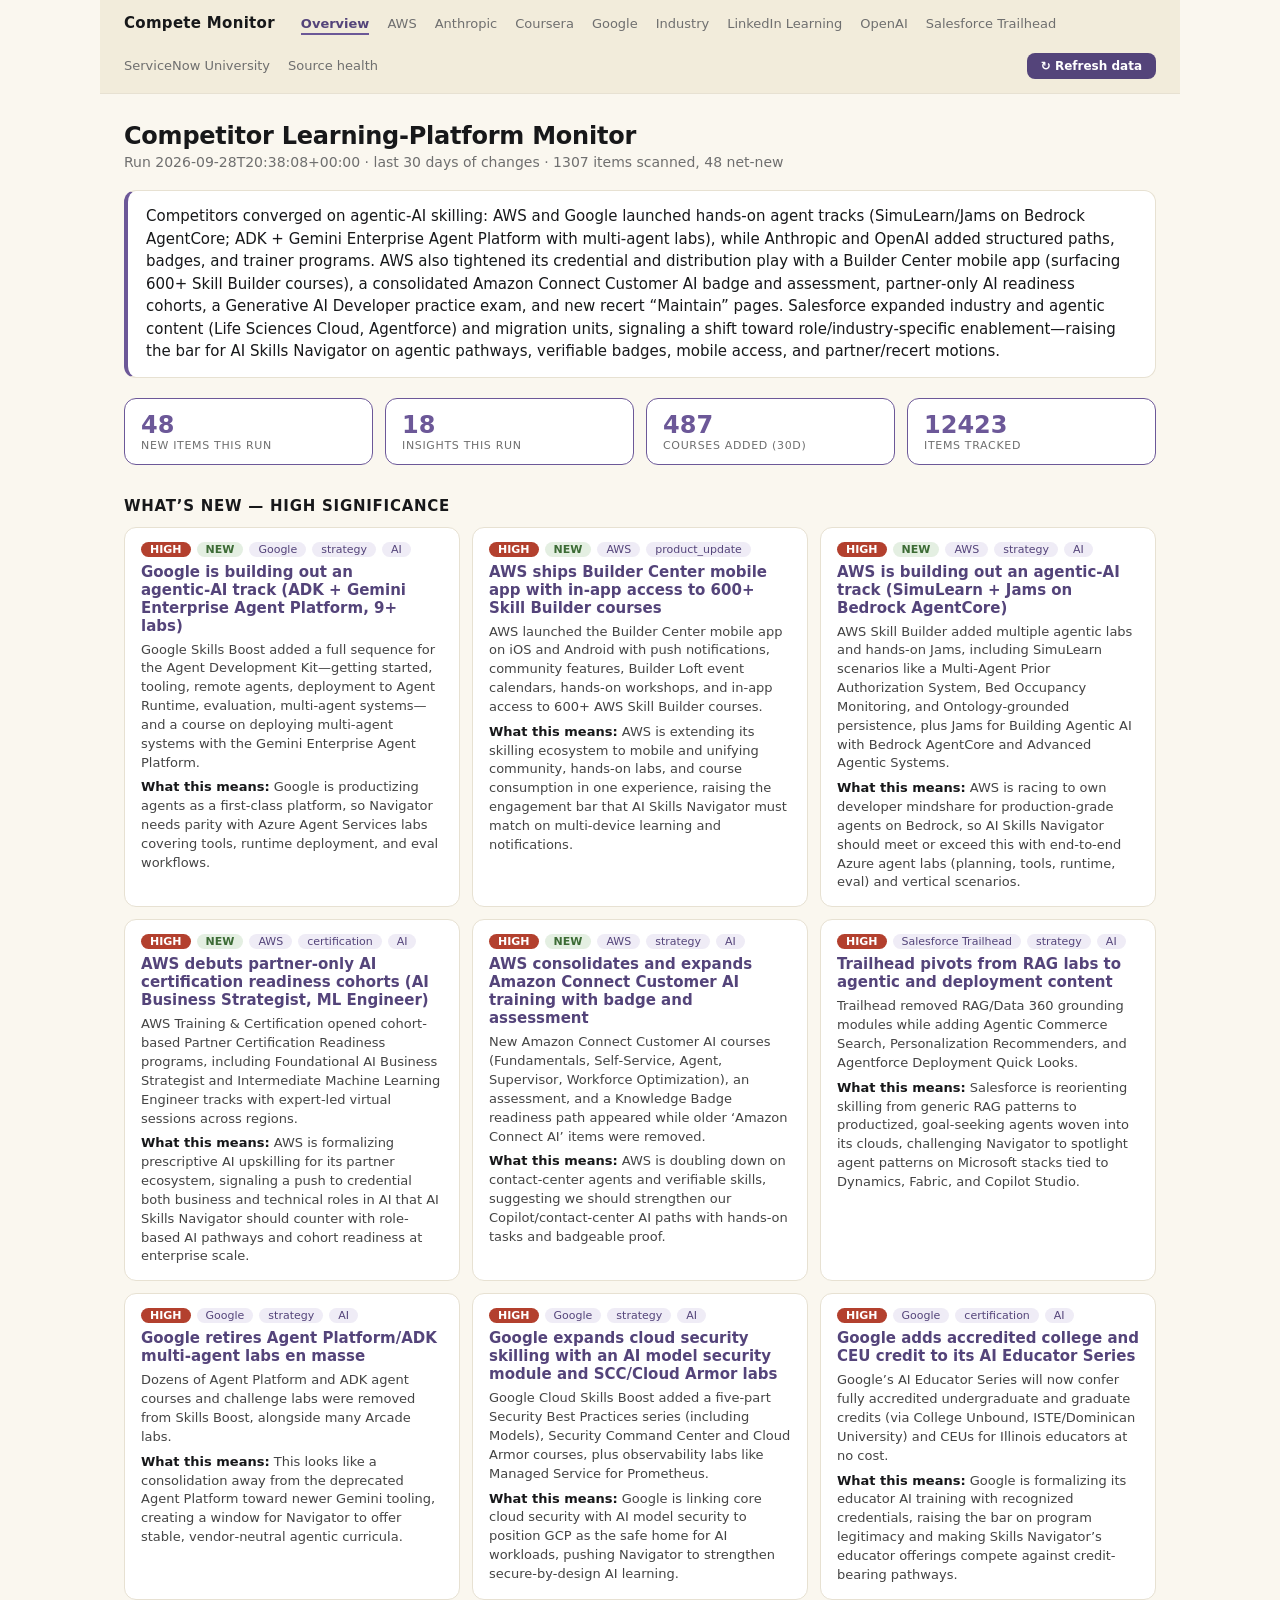
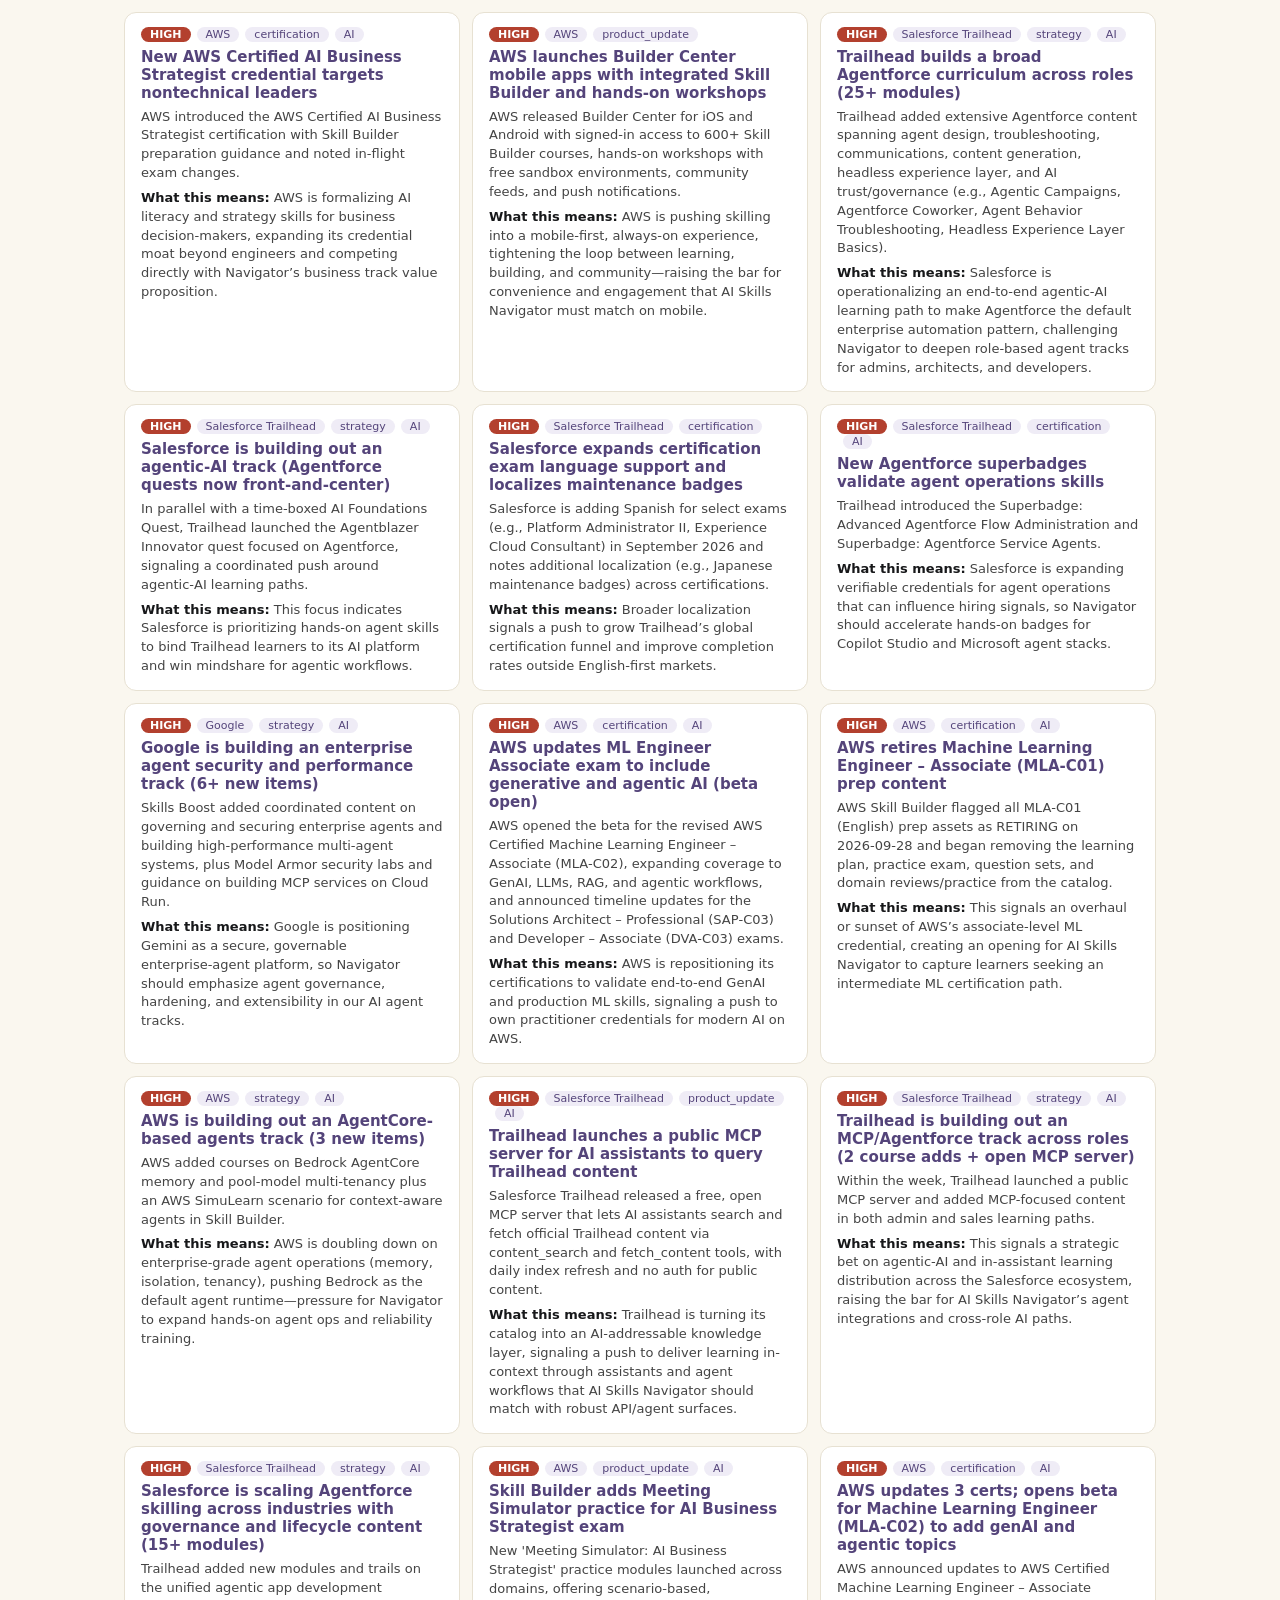
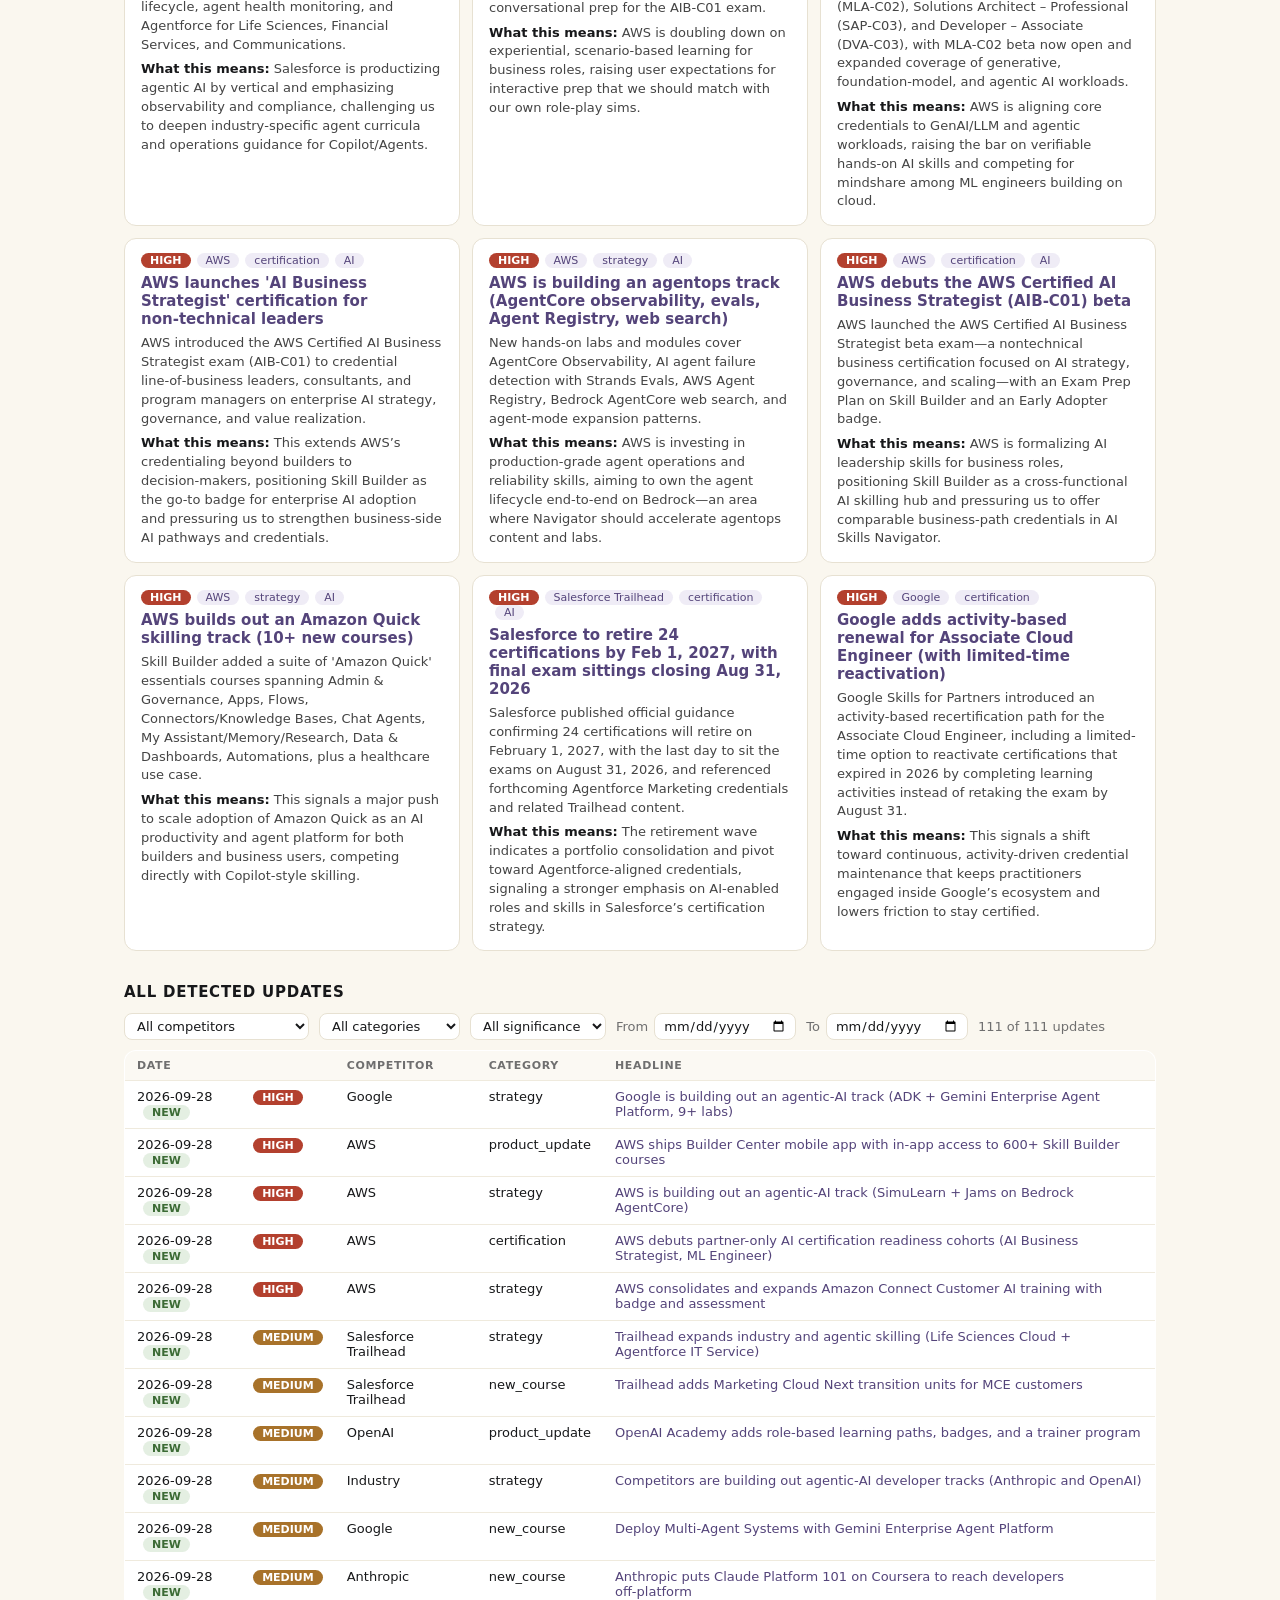
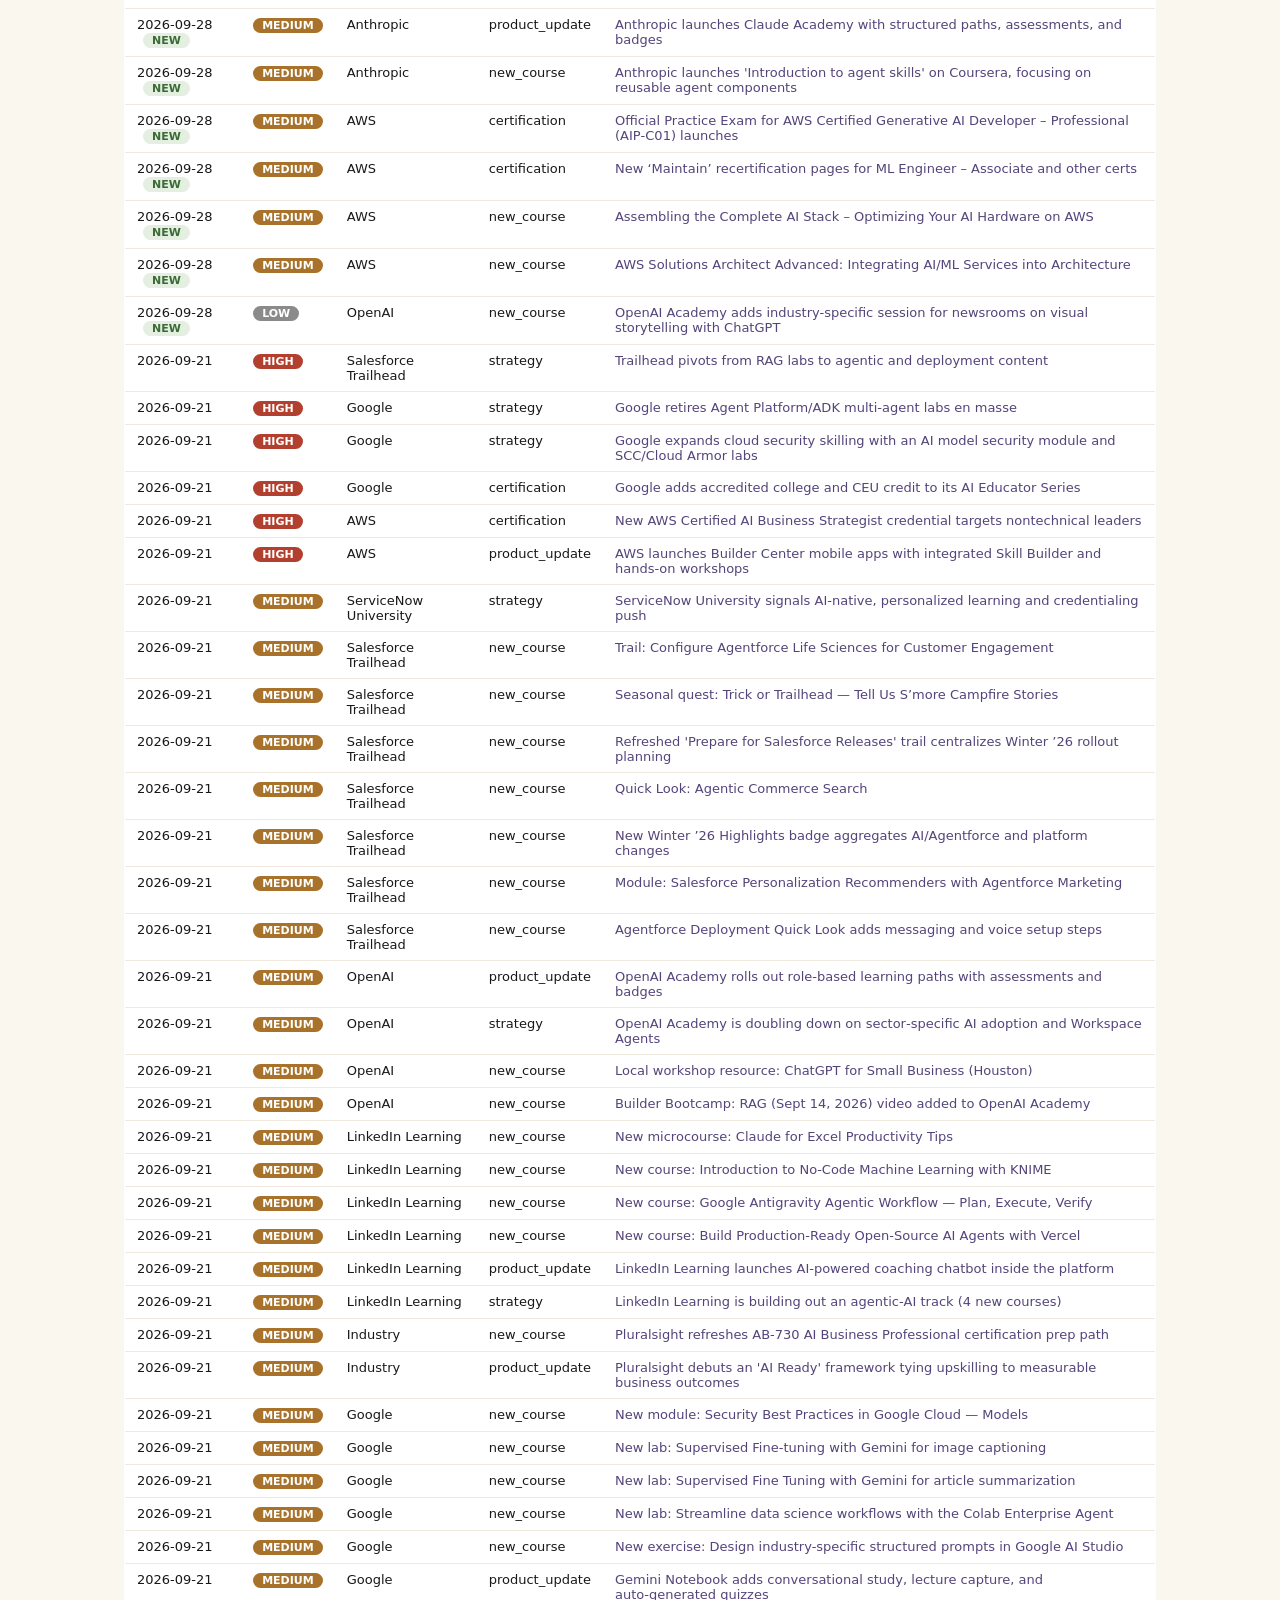
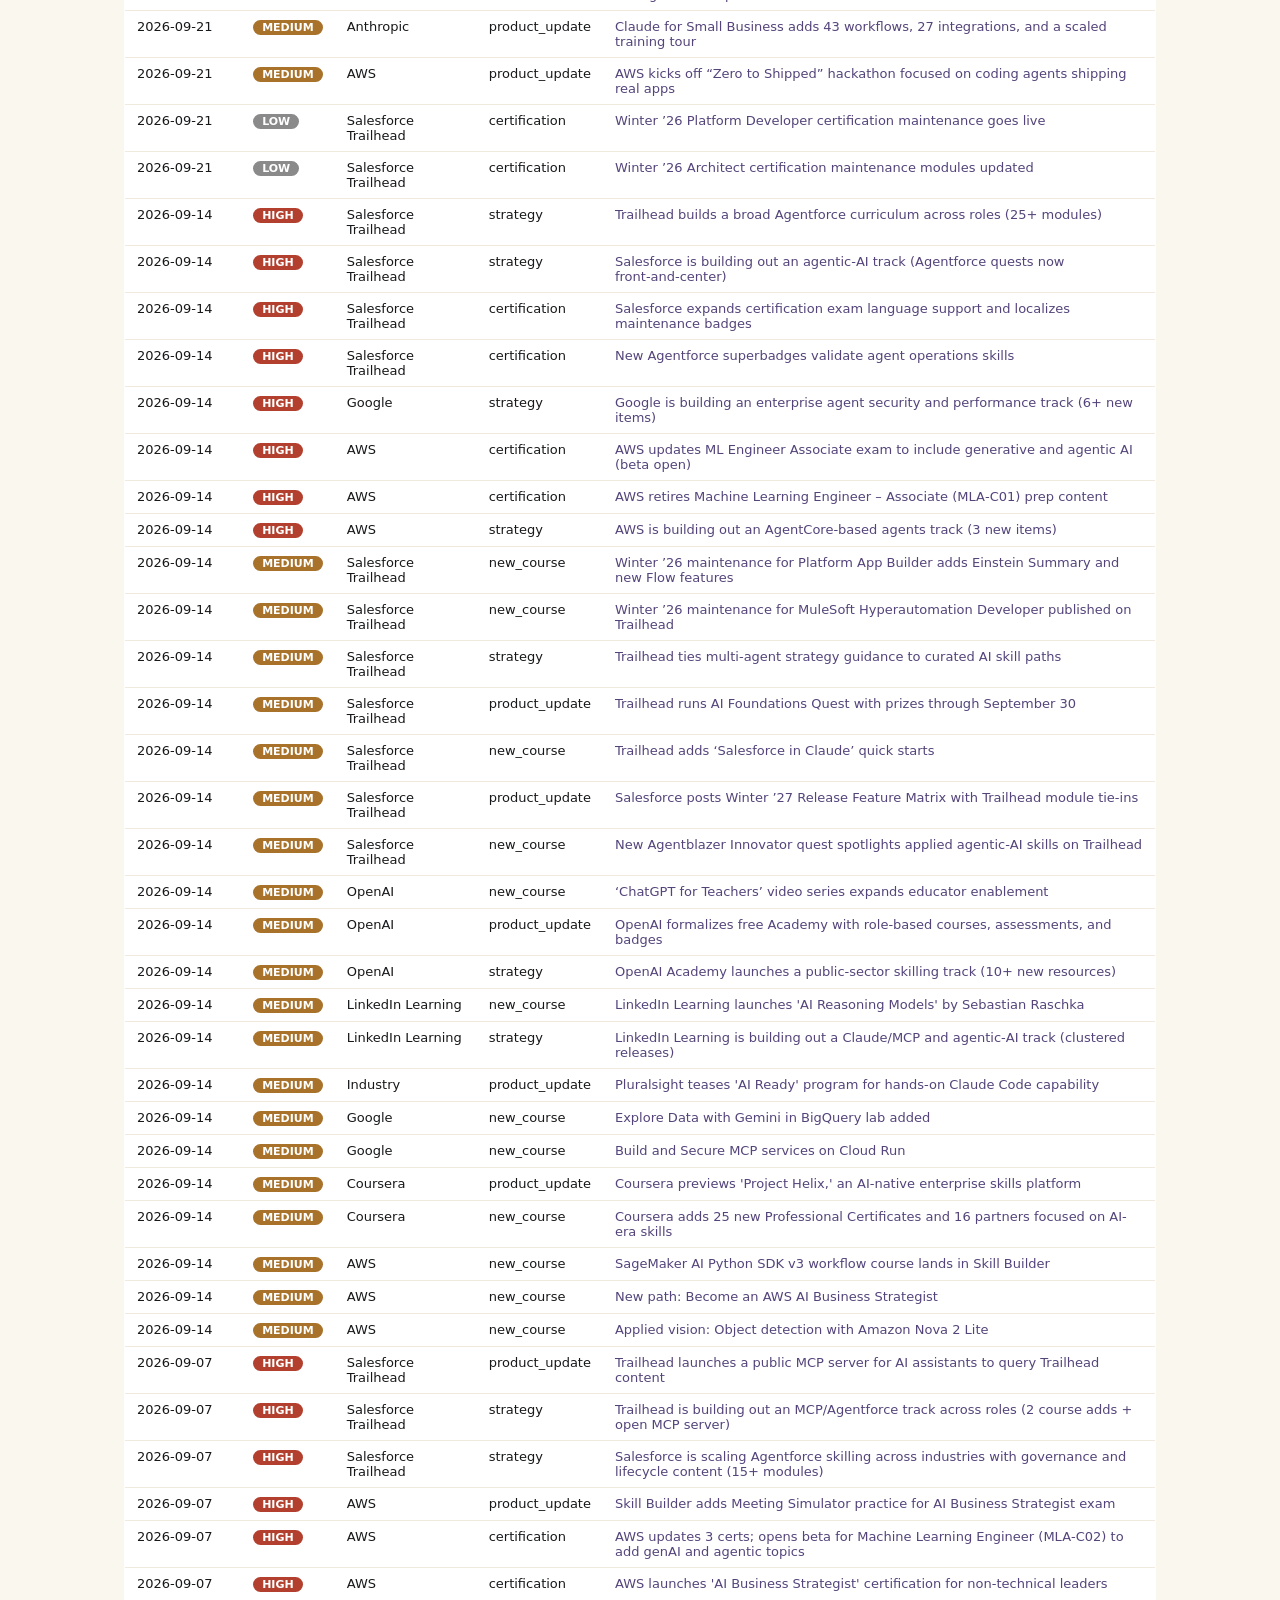
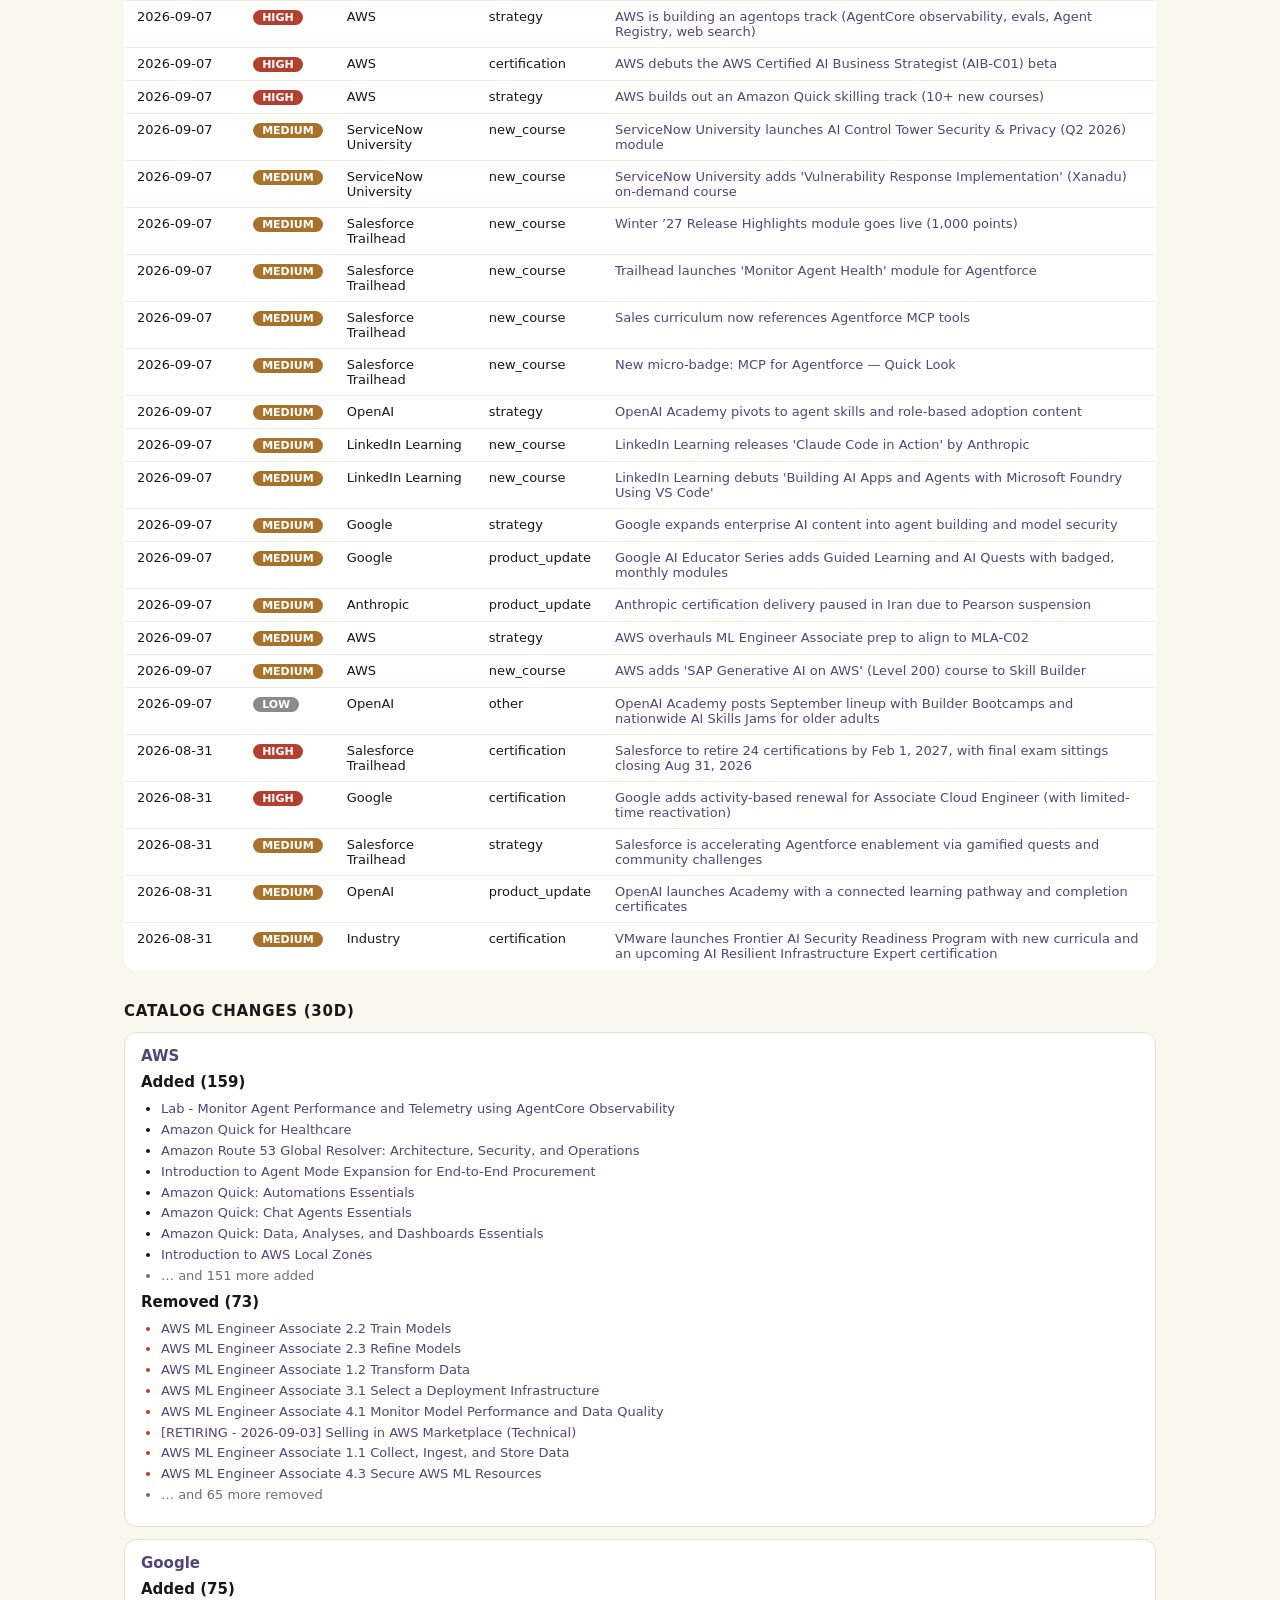
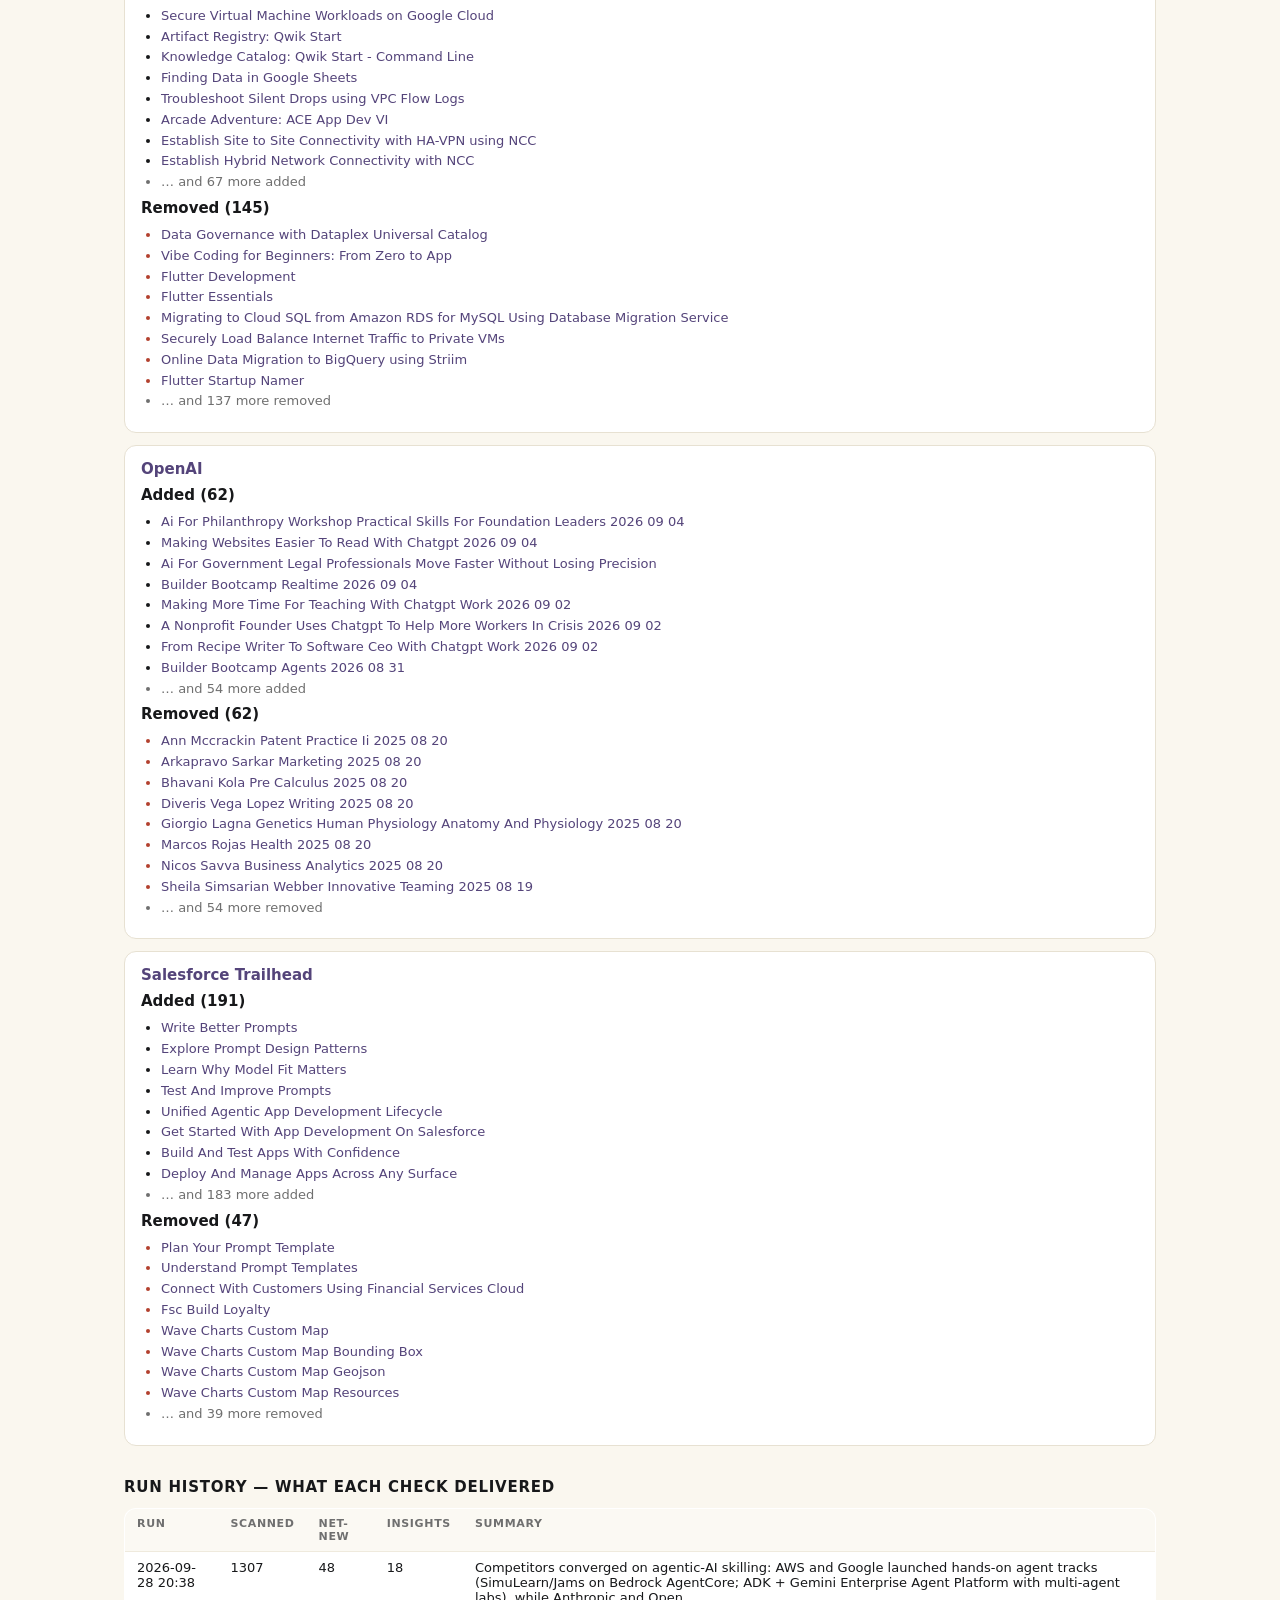
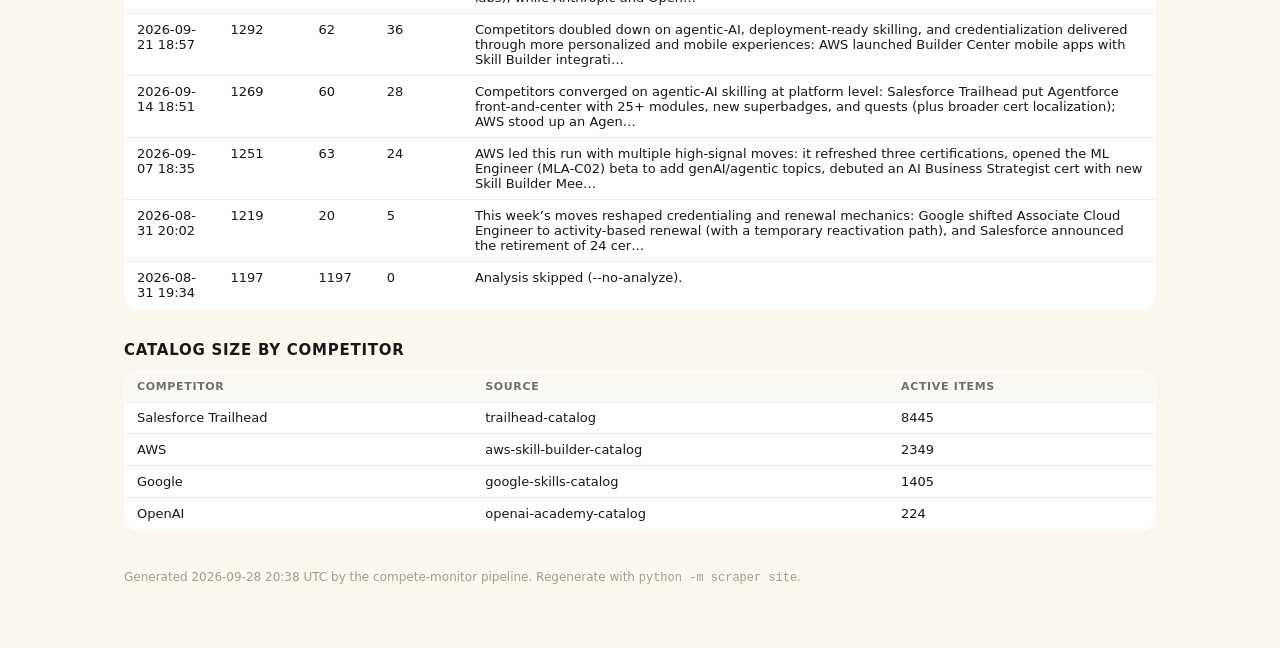
==== commit 2920d0a2: "Dashboard update 2026-09-28T20:38Z" ====
--- a/index.html
+++ b/index.html
@@ -94,7 +94,7 @@
 </head>
 <body>
 <div class="wrap"><nav><a class="brand" href="index.html">Compete Monitor</a><a href="index.html" class="active">Overview</a><a href="competitor-aws.html">AWS</a><a href="competitor-anthropic.html">Anthropic</a><a href="competitor-coursera.html">Coursera</a><a href="competitor-google.html">Google</a><a href="competitor-industry.html">Industry</a><a href="competitor-linkedin-learning.html">LinkedIn Learning</a><a href="competitor-openai.html">OpenAI</a><a href="competitor-salesforce-trailhead.html">Salesforce Trailhead</a><a href="competitor-servicenow-university.html">ServiceNow University</a><a href="sources.html">Source health</a><a class="refresh" href="https://github.com/amyge0510/ASN-Compete-Dashboard/actions/workflows/monitor.yml" target="_blank" rel="noopener" title="Runs a fresh check (takes ~15 minutes); refresh this page afterwards">&#8635; Refresh data</a></nav>
-<h1>Competitor Learning-Platform Monitor</h1><div class="sub">Run 2026-09-21T18:57:53+00:00 &middot; last 30 days of changes &middot; 1292 items scanned, 62 net-new</div><div class="summary">Competitors doubled down on agentic‑AI, deployment‑ready skilling, and credentialization delivered through more personalized and mobile experiences: AWS launched Builder Center mobile apps with Skill Builder integration and a new AI Business Strategist credential, OpenAI Academy introduced role‑based paths with assessments and badges, and LinkedIn added an AI coaching chatbot. Google rebalanced its catalog toward security and practical Gemini workflows—expanding AI model security labs and adding accredited educator credit while retiring its legacy multi‑agent labs—signaling focus on governable, enterprise‑grade AI. Trailhead’s pivot from RAG to agentic/deployment content, plus outcome‑tied programs from Pluralsight (and AI‑native learning signals from ServiceNow/Anthropic), increases pressure on AI Skills Navigator to deepen agentic and security tracks, add verifiable credentials for business stakeholders and educators, and meet learners on mobile with guided, hands‑on experiences.</div><div class="kpis"><div class="kpi"><div class="n">62</div><div class="l">new items this run</div></div><div class="kpi"><div class="n">36</div><div class="l">insights this run</div></div><div class="kpi"><div class="n">392</div><div class="l">courses added (30d)</div></div><div class="kpi"><div class="n">12372</div><div class="l">items tracked</div></div></div><h2>What&rsquo;s new — high significance</h2><div class="cards"><div class="card"><div class="meta"><span class="badge" style="background:#b3402e">HIGH</span><span class="chip new">NEW</span><span class="chip">Salesforce Trailhead</span><span class="chip">strategy</span><span class="chip">AI</span></div><h3><a href="https://trailhead.salesforce.com/content/learn/modules/agentic-commerce-search-quick-look">Trailhead pivots from RAG labs to agentic and deployment content</a></h3><p>Trailhead removed RAG/Data 360 grounding modules while adding Agentic Commerce Search, Personalization Recommenders, and Agentforce Deployment Quick Looks.</p><p><strong>What this means:</strong> Salesforce is reorienting skilling from generic RAG patterns to productized, goal‑seeking agents woven into its clouds, challenging Navigator to spotlight agent patterns on Microsoft stacks tied to Dynamics, Fabric, and Copilot Studio.</p></div><div class="card"><div class="meta"><span class="badge" style="background:#b3402e">HIGH</span><span class="chip new">NEW</span><span class="chip">Google</span><span class="chip">strategy</span><span class="chip">AI</span></div><h3><a href="https://www.skills.google/">Google retires Agent Platform/ADK multi-agent labs en masse</a></h3><p>Dozens of Agent Platform and ADK agent courses and challenge labs were removed from Skills Boost, alongside many Arcade labs.</p><p><strong>What this means:</strong> This looks like a consolidation away from the deprecated Agent Platform toward newer Gemini tooling, creating a window for Navigator to offer stable, vendor‑neutral agentic curricula.</p></div><div class="card"><div class="meta"><span class="badge" style="background:#b3402e">HIGH</span><span class="chip new">NEW</span><span class="chip">Google</span><span class="chip">strategy</span><span class="chip">AI</span></div><h3><a href="https://www.skills.google/course_templates/1895">Google expands cloud security skilling with an AI model security module and SCC/Cloud Armor labs</a></h3><p>Google Cloud Skills Boost added a five‑part Security Best Practices series (including Models), Security Command Center and Cloud Armor courses, plus observability labs like Managed Service for Prometheus.</p><p><strong>What this means:</strong> Google is linking core cloud security with AI model security to position GCP as the safe home for AI workloads, pushing Navigator to strengthen secure‑by‑design AI learning.</p></div><div class="card"><div class="meta"><span class="badge" style="background:#b3402e">HIGH</span><span class="chip new">NEW</span><span class="chip">Google</span><span class="chip">certification</span><span class="chip">AI</span></div><h3><a href="https://blog.google/products-and-platforms/products/education/college-credit-ai-educator-series/">Google adds accredited college and CEU credit to its AI Educator Series</a></h3><p>Google’s AI Educator Series will now confer fully accredited undergraduate and graduate credits (via College Unbound, ISTE/Dominican University) and CEUs for Illinois educators at no cost.</p><p><strong>What this means:</strong> Google is formalizing its educator AI training with recognized credentials, raising the bar on program legitimacy and making Skills Navigator’s educator offerings compete against credit-bearing pathways.</p></div><div class="card"><div class="meta"><span class="badge" style="background:#b3402e">HIGH</span><span class="chip new">NEW</span><span class="chip">AWS</span><span class="chip">certification</span><span class="chip">AI</span></div><h3><a href="https://builder.aws.com/content/3JTUwe7A9dlfH5x0kPS4cJAyCMo/aws-certification-updates-you-might-have-missed-september-2026">New AWS Certified AI Business Strategist credential targets nontechnical leaders</a></h3><p>AWS introduced the AWS Certified AI Business Strategist certification with Skill Builder preparation guidance and noted in-flight exam changes.</p><p><strong>What this means:</strong> AWS is formalizing AI literacy and strategy skills for business decision-makers, expanding its credential moat beyond engineers and competing directly with Navigator’s business track value proposition.</p></div><div class="card"><div class="meta"><span class="badge" style="background:#b3402e">HIGH</span><span class="chip new">NEW</span><span class="chip">AWS</span><span class="chip">product_update</span></div><h3><a href="https://aws.amazon.com/blogs/aws/aws-weekly-roundup-aws-builder-center-mobile-apps-amazon-connect-talent-ga-amazon-corretto-27-and-more-september-14-2026/">AWS launches Builder Center mobile apps with integrated Skill Builder and hands-on workshops</a></h3><p>AWS released Builder Center for iOS and Android with signed-in access to 600+ Skill Builder courses, hands-on workshops with free sandbox environments, community feeds, and push notifications.</p><p><strong>What this means:</strong> AWS is pushing skilling into a mobile-first, always-on experience, tightening the loop between learning, building, and community—raising the bar for convenience and engagement that AI Skills Navigator must match on mobile.</p></div><div class="card"><div class="meta"><span class="badge" style="background:#b3402e">HIGH</span><span class="chip">Salesforce Trailhead</span><span class="chip">strategy</span><span class="chip">AI</span></div><h3><a href="https://trailhead.salesforce.com/content/learn/modules/agentic-campaigns">Trailhead builds a broad Agentforce curriculum across roles (25+ modules)</a></h3><p>Trailhead added extensive Agentforce content spanning agent design, troubleshooting, communications, content generation, headless experience layer, and AI trust/governance (e.g., Agentic Campaigns, Agentforce Coworker, Agent Behavior Troubleshooting, Headless Experience Layer Basics).</p><p><strong>What this means:</strong> Salesforce is operationalizing an end‑to‑end agentic‑AI learning path to make Agentforce the default enterprise automation pattern, challenging Navigator to deepen role‑based agent tracks for admins, architects, and developers.</p></div><div class="card"><div class="meta"><span class="badge" style="background:#b3402e">HIGH</span><span class="chip">Salesforce Trailhead</span><span class="chip">strategy</span><span class="chip">AI</span></div><h3><a href="https://trailhead.salesforce.com/users/teamtrailhead/trailmixes/quest-become-an-agentblazer-innovator-sept-nov-26">Salesforce is building out an agentic‑AI track (Agentforce quests now front‑and‑center)</a></h3><p>In parallel with a time‑boxed AI Foundations Quest, Trailhead launched the Agentblazer Innovator quest focused on Agentforce, signaling a coordinated push around agentic‑AI learning paths.</p><p><strong>What this means:</strong> This focus indicates Salesforce is prioritizing hands‑on agent skills to bind Trailhead learners to its AI platform and win mindshare for agentic workflows.</p></div><div class="card"><div class="meta"><span class="badge" style="background:#b3402e">HIGH</span><span class="chip">Salesforce Trailhead</span><span class="chip">certification</span></div><h3><a href="https://help.salesforce.com/s/articleView?id=005321511&amp;language=en_US&amp;type=1">Salesforce expands certification exam language support and localizes maintenance badges</a></h3><p>Salesforce is adding Spanish for select exams (e.g., Platform Administrator II, Experience Cloud Consultant) in September 2026 and notes additional localization (e.g., Japanese maintenance badges) across certifications.</p><p><strong>What this means:</strong> Broader localization signals a push to grow Trailhead’s global certification funnel and improve completion rates outside English‑first markets.</p></div><div class="card"><div class="meta"><span class="badge" style="background:#b3402e">HIGH</span><span class="chip">Salesforce Trailhead</span><span class="chip">certification</span><span class="chip">AI</span></div><h3><a href="https://trailhead.salesforce.com/content/learn/superbadges/superbadge-advanced-agentforce-flow-administration">New Agentforce superbadges validate agent operations skills</a></h3><p>Trailhead introduced the Superbadge: Advanced Agentforce Flow Administration and Superbadge: Agentforce Service Agents.</p><p><strong>What this means:</strong> Salesforce is expanding verifiable credentials for agent operations that can influence hiring signals, so Navigator should accelerate hands‑on badges for Copilot Studio and Microsoft agent stacks.</p></div><div class="card"><div class="meta"><span class="badge" style="background:#b3402e">HIGH</span><span class="chip">Google</span><span class="chip">strategy</span><span class="chip">AI</span></div><h3><a href="https://www.skills.google/course_templates/1887">Google is building an enterprise agent security and performance track (6+ new items)</a></h3><p>Skills Boost added coordinated content on governing and securing enterprise agents and building high‑performance multi‑agent systems, plus Model Armor security labs and guidance on building MCP services on Cloud Run.</p><p><strong>What this means:</strong> Google is positioning Gemini as a secure, governable enterprise‑agent platform, so Navigator should emphasize agent governance, hardening, and extensibility in our AI agent tracks.</p></div><div class="card"><div class="meta"><span class="badge" style="background:#b3402e">HIGH</span><span class="chip">AWS</span><span class="chip">certification</span><span class="chip">AI</span></div><h3><a href="https://aws.amazon.com/jp/blogs/news/september-2026-new-offerings/">AWS updates ML Engineer Associate exam to include generative and agentic AI (beta open)</a></h3><p>AWS opened the beta for the revised AWS Certified Machine Learning Engineer – Associate (MLA‑C02), expanding coverage to GenAI, LLMs, RAG, and agentic workflows, and announced timeline updates for the Solutions Architect – Professional (SAP‑C03) and Developer – Associate (DVA‑C03) exams.</p><p><strong>What this means:</strong> AWS is repositioning its certifications to validate end‑to‑end GenAI and production ML skills, signaling a push to own practitioner credentials for modern AI on AWS.</p></div><div class="card"><div class="meta"><span class="badge" style="background:#b3402e">HIGH</span><span class="chip">AWS</span><span class="chip">certification</span><span class="chip">AI</span></div><h3><a href="https://skillbuilder.aws/learning-plan/A2FGY8CH1P/retiring--20260928-exam-prep-plan-aws-certified-machine-learning-engineer--associate-mlac01--english/3YFU86SSKN">AWS retires Machine Learning Engineer – Associate (MLA‑C01) prep content</a></h3><p>AWS Skill Builder flagged all MLA‑C01 (English) prep assets as RETIRING on 2026‑09‑28 and began removing the learning plan, practice exam, question sets, and domain reviews/practice from the catalog.</p><p><strong>What this means:</strong> This signals an overhaul or sunset of AWS’s associate‑level ML credential, creating an opening for AI Skills Navigator to capture learners seeking an intermediate ML certification path.</p></div><div class="card"><div class="meta"><span class="badge" style="background:#b3402e">HIGH</span><span class="chip">AWS</span><span class="chip">strategy</span><span class="chip">AI</span></div><h3><a href="https://skillbuilder.aws/learn/JE1XQ7D1QK/shared-infrastructure-isolated-tenants-pool-model-multitenancy-with-amazon-bedrock-agentcore/SURTNG4MAM">AWS is building out an AgentCore-based agents track (3 new items)</a></h3><p>AWS added courses on Bedrock AgentCore memory and pool‑model multi‑tenancy plus an AWS SimuLearn scenario for context‑aware agents in Skill Builder.</p><p><strong>What this means:</strong> AWS is doubling down on enterprise‑grade agent operations (memory, isolation, tenancy), pushing Bedrock as the default agent runtime—pressure for Navigator to expand hands‑on agent ops and reliability training.</p></div><div class="card"><div class="meta"><span class="badge" style="background:#b3402e">HIGH</span><span class="chip">Salesforce Trailhead</span><span class="chip">product_update</span><span class="chip">AI</span></div><h3><a href="https://trailhead.salesforce.com/support/mcp">Trailhead launches a public MCP server for AI assistants to query Trailhead content</a></h3><p>Salesforce Trailhead released a free, open MCP server that lets AI assistants search and fetch official Trailhead content via content_search and fetch_content tools, with daily index refresh and no auth for public content.</p><p><strong>What this means:</strong> Trailhead is turning its catalog into an AI-addressable knowledge layer, signaling a push to deliver learning in-context through assistants and agent workflows that AI Skills Navigator should match with robust API/agent surfaces.</p></div><div class="card"><div class="meta"><span class="badge" style="background:#b3402e">HIGH</span><span class="chip">Salesforce Trailhead</span><span class="chip">strategy</span><span class="chip">AI</span></div><h3><a href="https://trailhead.salesforce.com/support/mcp">Trailhead is building out an MCP/Agentforce track across roles (2 course adds + open MCP server)</a></h3><p>Within the week, Trailhead launched a public MCP server and added MCP-focused content in both admin and sales learning paths.</p><p><strong>What this means:</strong> This signals a strategic bet on agentic-AI and in-assistant learning distribution across the Salesforce ecosystem, raising the bar for AI Skills Navigator’s agent integrations and cross-role AI paths.</p></div><div class="card"><div class="meta"><span class="badge" style="background:#b3402e">HIGH</span><span class="chip">Salesforce Trailhead</span><span class="chip">strategy</span><span class="chip">AI</span></div><h3><a href="https://trailhead.salesforce.com/content/learn/modules/unified-agentic-app-development-lifecycle">Salesforce is scaling Agentforce skilling across industries with governance and lifecycle content (15+ modules)</a></h3><p>Trailhead added new modules and trails on the unified agentic app development lifecycle, agent health monitoring, and Agentforce for Life Sciences, Financial Services, and Communications.</p><p><strong>What this means:</strong> Salesforce is productizing agentic AI by vertical and emphasizing observability and compliance, challenging us to deepen industry‑specific agent curricula and operations guidance for Copilot/Agents.</p></div><div class="card"><div class="meta"><span class="badge" style="background:#b3402e">HIGH</span><span class="chip">AWS</span><span class="chip">product_update</span><span class="chip">AI</span></div><h3><a href="https://skillbuilder.aws/learn/HMJ98XZZES/domain-2-practice-meeting-simulator-ai-business-strategist-aibc01--english/D4WZ5R5X4T">Skill Builder adds Meeting Simulator practice for AI Business Strategist exam</a></h3><p>New &#x27;Meeting Simulator: AI Business Strategist&#x27; practice modules launched across domains, offering scenario‑based, conversational prep for the AIB‑C01 exam.</p><p><strong>What this means:</strong> AWS is doubling down on experiential, scenario‑based learning for business roles, raising user expectations for interactive prep that we should match with our own role‑play sims.</p></div><div class="card"><div class="meta"><span class="badge" style="background:#b3402e">HIGH</span><span class="chip">AWS</span><span class="chip">certification</span><span class="chip">AI</span></div><h3><a href="https://aws.amazon.com/blogs/training-and-certification/september-2026-new-offerings/">AWS updates 3 certs; opens beta for Machine Learning Engineer (MLA‑C02) to add genAI and agentic topics</a></h3><p>AWS announced updates to AWS Certified Machine Learning Engineer – Associate (MLA‑C02), Solutions Architect – Professional (SAP‑C03), and Developer – Associate (DVA‑C03), with MLA‑C02 beta now open and expanded coverage of generative, foundation‑model, and agentic AI workloads.</p><p><strong>What this means:</strong> AWS is aligning core credentials to GenAI/LLM and agentic workloads, raising the bar on verifiable hands‑on AI skills and competing for mindshare among ML engineers building on cloud.</p></div><div class="card"><div class="meta"><span class="badge" style="background:#b3402e">HIGH</span><span class="chip">AWS</span><span class="chip">certification</span><span class="chip">AI</span></div><h3><a href="https://aws.amazon.com/blogs/training-and-certification/introducing-aws-certified-ai-business-strategist-built-for-the-people-who-scale-ai/">AWS launches &#x27;AI Business Strategist&#x27; certification for non‑technical leaders</a></h3><p>AWS introduced the AWS Certified AI Business Strategist exam (AIB‑C01) to credential line‑of‑business leaders, consultants, and program managers on enterprise AI strategy, governance, and value realization.</p><p><strong>What this means:</strong> This extends AWS’s credentialing beyond builders to decision‑makers, positioning Skill Builder as the go‑to badge for enterprise AI adoption and pressuring us to strengthen business‑side AI pathways and credentials.</p></div><div class="card"><div class="meta"><span class="badge" style="background:#b3402e">HIGH</span><span class="chip">AWS</span><span class="chip">strategy</span><span class="chip">AI</span></div><h3><a href="https://skillbuilder.aws/learn/JKJ5QK336Q/lab--monitor-agent-performance-and-telemetry-using-agentcore-observability/8KPZAQEA62">AWS is building an agentops track (AgentCore observability, evals, Agent Registry, web search)</a></h3><p>New hands‑on labs and modules cover AgentCore Observability, AI agent failure detection with Strands Evals, AWS Agent Registry, Bedrock AgentCore web search, and agent‑mode expansion patterns.</p><p><strong>What this means:</strong> AWS is investing in production‑grade agent operations and reliability skills, aiming to own the agent lifecycle end‑to‑end on Bedrock—an area where Navigator should accelerate agentops content and labs.</p></div><div class="card"><div class="meta"><span class="badge" style="background:#b3402e">HIGH</span><span class="chip">AWS</span><span class="chip">certification</span><span class="chip">AI</span></div><h3><a href="https://aws.amazon.com/certification/certified-ai-business-strategist/">AWS debuts the AWS Certified AI Business Strategist (AIB‑C01) beta</a></h3><p>AWS launched the AWS Certified AI Business Strategist beta exam—a nontechnical business certification focused on AI strategy, governance, and scaling—with an Exam Prep Plan on Skill Builder and an Early Adopter badge.</p><p><strong>What this means:</strong> AWS is formalizing AI leadership skills for business roles, positioning Skill Builder as a cross‑functional AI skilling hub and pressuring us to offer comparable business-path credentials in AI Skills Navigator.</p></div><div class="card"><div class="meta"><span class="badge" style="background:#b3402e">HIGH</span><span class="chip">AWS</span><span class="chip">strategy</span><span class="chip">AI</span></div><h3><a href="https://skillbuilder.aws/learn/5SD56Z8G2P/amazon-quick-admin-and-governance-essentials/SR4ZQZ7P9S">AWS builds out an Amazon Quick skilling track (10+ new courses)</a></h3><p>Skill Builder added a suite of &#x27;Amazon Quick&#x27; essentials courses spanning Admin &amp; Governance, Apps, Flows, Connectors/Knowledge Bases, Chat Agents, My Assistant/Memory/Research, Data &amp; Dashboards, Automations, plus a healthcare use case.</p><p><strong>What this means:</strong> This signals a major push to scale adoption of Amazon Quick as an AI productivity and agent platform for both builders and business users, competing directly with Copilot‑style skilling.</p></div><div class="card"><div class="meta"><span class="badge" style="background:#b3402e">HIGH</span><span class="chip">Salesforce Trailhead</span><span class="chip">certification</span><span class="chip">AI</span></div><h3><a href="https://help.salesforce.com/s/articleView?id=005360289&amp;language=en_US&amp;type=1">Salesforce to retire 24 certifications by Feb 1, 2027, with final exam sittings closing Aug 31, 2026</a></h3><p>Salesforce published official guidance confirming 24 certifications will retire on February 1, 2027, with the last day to sit the exams on August 31, 2026, and referenced forthcoming Agentforce Marketing credentials and related Trailhead content.</p><p><strong>What this means:</strong> The retirement wave indicates a portfolio consolidation and pivot toward Agentforce-aligned credentials, signaling a stronger emphasis on AI-enabled roles and skills in Salesforce’s certification strategy.</p></div><div class="card"><div class="meta"><span class="badge" style="background:#b3402e">HIGH</span><span class="chip">Google</span><span class="chip">certification</span></div><h3><a href="https://partner.skills.google/paths/4177">Google adds activity-based renewal for Associate Cloud Engineer (with limited-time reactivation)</a></h3><p>Google Skills for Partners introduced an activity-based recertification path for the Associate Cloud Engineer, including a limited-time option to reactivate certifications that expired in 2026 by completing learning activities instead of retaking the exam by August 31.</p><p><strong>What this means:</strong> This signals a shift toward continuous, activity-driven credential maintenance that keeps practitioners engaged inside Google’s ecosystem and lowers friction to stay certified.</p></div></div><h2>All detected updates</h2><div class="filters"><select id="f-comp"><option value="">All competitors</option><option>AWS</option><option>Anthropic</option><option>Coursera</option><option>Google</option><option>Industry</option><option>LinkedIn Learning</option><option>OpenAI</option><option>Salesforce Trailhead</option><option>ServiceNow University</option></select><select id="f-cat"><option value="">All categories</option><option>certification</option><option>new_course</option><option>other</option><option>product_update</option><option>strategy</option></select><select id="f-sig"><option value="">All significance</option><option value="high">High</option><option value="medium">Medium</option><option value="low">Low</option></select><label>From <input type="date" id="f-from"></label><label>To <input type="date" id="f-to"></label><span id="f-count" class="muted"></span></div><table id="updates"><tr><th>Date</th><th></th><th>Competitor</th><th>Category</th><th>Headline</th></tr><tr data-competitor="Salesforce Trailhead" data-category="strategy" data-sig="high" data-date="2026-09-21"><td>2026-09-21<span class="chip new">NEW</span></td><td><span class="badge" style="background:#b3402e">HIGH</span></td><td>Salesforce Trailhead</td><td>strategy</td><td><a href="https://trailhead.salesforce.com/content/learn/modules/agentic-commerce-search-quick-look">Trailhead pivots from RAG labs to agentic and deployment content</a></td></tr><tr data-competitor="Google" data-category="strategy" data-sig="high" data-date="2026-09-21"><td>2026-09-21<span class="chip new">NEW</span></td><td><span class="badge" style="background:#b3402e">HIGH</span></td><td>Google</td><td>strategy</td><td><a href="https://www.skills.google/">Google retires Agent Platform/ADK multi-agent labs en masse</a></td></tr><tr data-competitor="Google" data-category="strategy" data-sig="high" data-date="2026-09-21"><td>2026-09-21<span class="chip new">NEW</span></td><td><span class="badge" style="background:#b3402e">HIGH</span></td><td>Google</td><td>strategy</td><td><a href="https://www.skills.google/course_templates/1895">Google expands cloud security skilling with an AI model security module and SCC/Cloud Armor labs</a></td></tr><tr data-competitor="Google" data-category="certification" data-sig="high" data-date="2026-09-21"><td>2026-09-21<span class="chip new">NEW</span></td><td><span class="badge" style="background:#b3402e">HIGH</span></td><td>Google</td><td>certification</td><td><a href="https://blog.google/products-and-platforms/products/education/college-credit-ai-educator-series/">Google adds accredited college and CEU credit to its AI Educator Series</a></td></tr><tr data-competitor="AWS" data-category="certification" data-sig="high" data-date="2026-09-21"><td>2026-09-21<span class="chip new">NEW</span></td><td><span class="badge" style="background:#b3402e">HIGH</span></td><td>AWS</td><td>certification</td><td><a href="https://builder.aws.com/content/3JTUwe7A9dlfH5x0kPS4cJAyCMo/aws-certification-updates-you-might-have-missed-september-2026">New AWS Certified AI Business Strategist credential targets nontechnical leaders</a></td></tr><tr data-competitor="AWS" data-category="product_update" data-sig="high" data-date="2026-09-21"><td>2026-09-21<span class="chip new">NEW</span></td><td><span class="badge" style="background:#b3402e">HIGH</span></td><td>AWS</td><td>product_update</td><td><a href="https://aws.amazon.com/blogs/aws/aws-weekly-roundup-aws-builder-center-mobile-apps-amazon-connect-talent-ga-amazon-corretto-27-and-more-september-14-2026/">AWS launches Builder Center mobile apps with integrated Skill Builder and hands-on workshops</a></td></tr><tr data-competitor="ServiceNow University" data-category="strategy" data-sig="medium" data-date="2026-09-21"><td>2026-09-21<span class="chip new">NEW</span></td><td><span class="badge" style="background:#a8722a">MEDIUM</span></td><td>ServiceNow University</td><td>strategy</td><td><a href="https://careers.servicenow.com/jobs/744000150513709/staff-inbound-product-manager-servicenow-university/">ServiceNow University signals AI‑native, personalized learning and credentialing push</a></td></tr><tr data-competitor="Salesforce Trailhead" data-category="new_course" data-sig="medium" data-date="2026-09-21"><td>2026-09-21<span class="chip new">NEW</span></td><td><span class="badge" style="background:#a8722a">MEDIUM</span></td><td>Salesforce Trailhead</td><td>new_course</td><td><a href="https://trailhead.salesforce.com/content/learn/trails/configure-agentforce-life-sciences-for-customer-engagement">Trail: Configure Agentforce Life Sciences for Customer Engagement</a></td></tr><tr data-competitor="Salesforce Trailhead" data-category="new_course" data-sig="medium" data-date="2026-09-21"><td>2026-09-21<span class="chip new">NEW</span></td><td><span class="badge" style="background:#a8722a">MEDIUM</span></td><td>Salesforce Trailhead</td><td>new_course</td><td><a href="https://trailhead.salesforce.com/content/learn/modules/trick-or-trailhead-tell-us-smore-campfire-stories">Seasonal quest: Trick or Trailhead — Tell Us S’more Campfire Stories</a></td></tr><tr data-competitor="Salesforce Trailhead" data-category="new_course" data-sig="medium" data-date="2026-09-21"><td>2026-09-21<span class="chip new">NEW</span></td><td><span class="badge" style="background:#a8722a">MEDIUM</span></td><td>Salesforce Trailhead</td><td>new_course</td><td><a href="https://trailhead.salesforce.com/content/learn/trails/sf_release_prep">Refreshed &#x27;Prepare for Salesforce Releases&#x27; trail centralizes Winter ’26 rollout planning</a></td></tr><tr data-competitor="Salesforce Trailhead" data-category="new_course" data-sig="medium" data-date="2026-09-21"><td>2026-09-21<span class="chip new">NEW</span></td><td><span class="badge" style="background:#a8722a">MEDIUM</span></td><td>Salesforce Trailhead</td><td>new_course</td><td><a href="https://trailhead.salesforce.com/content/learn/modules/agentic-commerce-search-quick-look">Quick Look: Agentic Commerce Search</a></td></tr><tr data-competitor="Salesforce Trailhead" data-category="new_course" data-sig="medium" data-date="2026-09-21"><td>2026-09-21<span class="chip new">NEW</span></td><td><span class="badge" style="background:#a8722a">MEDIUM</span></td><td>Salesforce Trailhead</td><td>new_course</td><td><a href="https://trailhead.salesforce.com/content/learn/modules/winter-26-release-highlights">New Winter ’26 Highlights badge aggregates AI/Agentforce and platform changes</a></td></tr><tr data-competitor="Salesforce Trailhead" data-category="new_course" data-sig="medium" data-date="2026-09-21"><td>2026-09-21<span class="chip new">NEW</span></td><td><span class="badge" style="background:#a8722a">MEDIUM</span></td><td>Salesforce Trailhead</td><td>new_course</td><td><a href="https://trailhead.salesforce.com/content/learn/modules/salesforce-personalization-recommenders-with-agentforce-marketing">Module: Salesforce Personalization Recommenders with Agentforce Marketing</a></td></tr><tr data-competitor="Salesforce Trailhead" data-category="new_course" data-sig="medium" data-date="2026-09-21"><td>2026-09-21<span class="chip new">NEW</span></td><td><span class="badge" style="background:#a8722a">MEDIUM</span></td><td>Salesforce Trailhead</td><td>new_course</td><td><a href="https://trailhead.salesforce.com/content/learn/modules/agentforce-deployment-quick-look/set-up-the-messaging-connection">Agentforce Deployment Quick Look adds messaging and voice setup steps</a></td></tr><tr data-competitor="OpenAI" data-category="product_update" data-sig="medium" data-date="2026-09-21"><td>2026-09-21<span class="chip new">NEW</span></td><td><span class="badge" style="background:#a8722a">MEDIUM</span></td><td>OpenAI</td><td>product_update</td><td><a href="https://openai.com/index/expanding-openai-academy-with-new-learning-paths">OpenAI Academy rolls out role-based learning paths with assessments and badges</a></td></tr><tr data-competitor="OpenAI" data-category="strategy" data-sig="medium" data-date="2026-09-21"><td>2026-09-21<span class="chip new">NEW</span></td><td><span class="badge" style="background:#a8722a">MEDIUM</span></td><td>OpenAI</td><td>strategy</td><td><a href="https://academy.openai.com/public/videos/workspace-agents-for-staff-and-administrators-webinar-replay">OpenAI Academy is doubling down on sector‑specific AI adoption and Workspace Agents</a></td></tr><tr data-competitor="OpenAI" data-category="new_course" data-sig="medium" data-date="2026-09-21"><td>2026-09-21<span class="chip new">NEW</span></td><td><span class="badge" style="background:#a8722a">MEDIUM</span></td><td>OpenAI</td><td>new_course</td><td><a href="https://academy.openai.com/public/resources/chatgpt-for-small-business-houston-2026-09-20">Local workshop resource: ChatGPT for Small Business (Houston)</a></td></tr><tr data-competitor="OpenAI" data-category="new_course" data-sig="medium" data-date="2026-09-21"><td>2026-09-21<span class="chip new">NEW</span></td><td><span class="badge" style="background:#a8722a">MEDIUM</span></td><td>OpenAI</td><td>new_course</td><td><a href="https://academy.openai.com/public/videos/builder-bootcamp-rag-2026-09-14">Builder Bootcamp: RAG (Sept 14, 2026) video added to OpenAI Academy</a></td></tr><tr data-competitor="LinkedIn Learning" data-category="new_course" data-sig="medium" data-date="2026-09-21"><td>2026-09-21<span class="chip new">NEW</span></td><td><span class="badge" style="background:#a8722a">MEDIUM</span></td><td>LinkedIn Learning</td><td>new_course</td><td><a href="https://aw.linkedin.com/learning/courses">New microcourse: Claude for Excel Productivity Tips</a></td></tr><tr data-competitor="LinkedIn Learning" data-category="new_course" data-sig="medium" data-date="2026-09-21"><td>2026-09-21<span class="chip new">NEW</span></td><td><span class="badge" style="background:#a8722a">MEDIUM</span></td><td>LinkedIn Learning</td><td>new_course</td><td><a href="https://aw.linkedin.com/learning/courses">New course: Introduction to No‑Code Machine Learning with KNIME</a></td></tr><tr data-competitor="LinkedIn Learning" data-category="new_course" data-sig="medium" data-date="2026-09-21"><td>2026-09-21<span class="chip new">NEW</span></td><td><span class="badge" style="background:#a8722a">MEDIUM</span></td><td>LinkedIn Learning</td><td>new_course</td><td><a href="https://aw.linkedin.com/learning/courses">New course: Google Antigravity Agentic Workflow — Plan, Execute, Verify</a></td></tr><tr data-competitor="LinkedIn Learning" data-category="new_course" data-sig="medium" data-date="2026-09-21"><td>2026-09-21<span class="chip new">NEW</span></td><td><span class="badge" style="background:#a8722a">MEDIUM</span></td><td>LinkedIn Learning</td><td>new_course</td><td><a href="https://aw.linkedin.com/learning/courses">New course: Build Production‑Ready Open‑Source AI Agents with Vercel</a></td></tr><tr data-competitor="LinkedIn Learning" data-category="product_update" data-sig="medium" data-date="2026-09-21"><td>2026-09-21<span class="chip new">NEW</span></td><td><span class="badge" style="background:#a8722a">MEDIUM</span></td><td>LinkedIn Learning</td><td>product_update</td><td><a href="https://business.linkedin.com/learn/resources/learner-engagement/linkedin-learning-ai-powered-coaching">LinkedIn Learning launches AI‑powered coaching chatbot inside the platform</a></td></tr><tr data-competitor="LinkedIn Learning" data-category="strategy" data-sig="medium" data-date="2026-09-21"><td>2026-09-21<span class="chip new">NEW</span></td><td><span class="badge" style="background:#a8722a">MEDIUM</span></td><td>LinkedIn Learning</td><td>strategy</td><td><a href="https://aw.linkedin.com/learning/courses">LinkedIn Learning is building out an agentic‑AI track (4 new courses)</a></td></tr><tr data-competitor="Industry" data-category="new_course" data-sig="medium" data-date="2026-09-21"><td>2026-09-21<span class="chip new">NEW</span></td><td><span class="badge" style="background:#a8722a">MEDIUM</span></td><td>Industry</td><td>new_course</td><td><a href="https://www.pluralsight.com/paths/ab-730-ai-business-professional">Pluralsight refreshes AB-730 AI Business Professional certification prep path</a></td></tr><tr data-competitor="Industry" data-category="product_update" data-sig="medium" data-date="2026-09-21"><td>2026-09-21<span class="chip new">NEW</span></td><td><span class="badge" style="background:#a8722a">MEDIUM</span></td><td>Industry</td><td>product_update</td><td><a href="https://www.pluralsight.com/resources/blog/news">Pluralsight debuts an &#x27;AI Ready&#x27; framework tying upskilling to measurable business outcomes</a></td></tr><tr data-competitor="Google" data-category="new_course" data-sig="medium" data-date="2026-09-21"><td>2026-09-21<span class="chip new">NEW</span></td><td><span class="badge" style="background:#a8722a">MEDIUM</span></td><td>Google</td><td>new_course</td><td><a href="https://www.skills.google/course_templates/1895">New module: Security Best Practices in Google Cloud — Models</a></td></tr><tr data-competitor="Google" data-category="new_course" data-sig="medium" data-date="2026-09-21"><td>2026-09-21<span class="chip new">NEW</span></td><td><span class="badge" style="background:#a8722a">MEDIUM</span></td><td>Google</td><td>new_course</td><td><a href="https://www.skills.google/focuses/124952">New lab: Supervised Fine-tuning with Gemini for image captioning</a></td></tr><tr data-competitor="Google" data-category="new_course" data-sig="medium" data-date="2026-09-21"><td>2026-09-21<span class="chip new">NEW</span></td><td><span class="badge" style="background:#a8722a">MEDIUM</span></td><td>Google</td><td>new_course</td><td><a href="https://www.skills.google/focuses/104686">New lab: Supervised Fine Tuning with Gemini for article summarization</a></td></tr><tr data-competitor="Google" data-category="new_course" data-sig="medium" data-date="2026-09-21"><td>2026-09-21<span class="chip new">NEW</span></td><td><span class="badge" style="background:#a8722a">MEDIUM</span></td><td>Google</td><td>new_course</td><td><a href="https://www.skills.google/focuses/143118">New lab: Streamline data science workflows with the Colab Enterprise Agent</a></td></tr><tr data-competitor="Google" data-category="new_course" data-sig="medium" data-date="2026-09-21"><td>2026-09-21<span class="chip new">NEW</span></td><td><span class="badge" style="background:#a8722a">MEDIUM</span></td><td>Google</td><td>new_course</td><td><a href="https://www.skills.google/focuses/165079">New exercise: Design industry-specific structured prompts in Google AI Studio</a></td></tr><tr data-competitor="Google" data-category="product_update" data-sig="medium" data-date="2026-09-21"><td>2026-09-21<span class="chip new">NEW</span></td><td><span class="badge" style="background:#a8722a">MEDIUM</span></td><td>Google</td><td>product_update</td><td><a href="https://blog.google/innovation-and-ai/products/gemini-notebook/new-study-tools-september-2026/">Gemini Notebook adds conversational study, lecture capture, and auto‑generated quizzes</a></td></tr><tr data-competitor="Anthropic" data-category="product_update" data-sig="medium" data-date="2026-09-21"><td>2026-09-21<span class="chip new">NEW</span></td><td><span class="badge" style="background:#a8722a">MEDIUM</span></td><td>Anthropic</td><td>product_update</td><td><a href="https://claude.com/blog/claude-for-small-business-launches-new-workflows-integrations-and-training-programs">Claude for Small Business adds 43 workflows, 27 integrations, and a scaled training tour</a></td></tr><tr data-competitor="AWS" data-category="product_update" data-sig="medium" data-date="2026-09-21"><td>2026-09-21<span class="chip new">NEW</span></td><td><span class="badge" style="background:#a8722a">MEDIUM</span></td><td>AWS</td><td>product_update</td><td><a href="https://builder.aws.com/build/hackathons">AWS kicks off “Zero to Shipped” hackathon focused on coding agents shipping real apps</a></td></tr><tr data-competitor="Salesforce Trailhead" data-category="certification" data-sig="low" data-date="2026-09-21"><td>2026-09-21<span class="chip new">NEW</span></td><td><span class="badge" style="background:#8a8a8a">LOW</span></td><td>Salesforce Trailhead</td><td>certification</td><td><a href="https://trailhead.salesforce.com/content/learn/modules/platform-developer-certification-maintenance-winter-26">Winter ’26 Platform Developer certification maintenance goes live</a></td></tr><tr data-competitor="Salesforce Trailhead" data-category="certification" data-sig="low" data-date="2026-09-21"><td>2026-09-21<span class="chip new">NEW</span></td><td><span class="badge" style="background:#8a8a8a">LOW</span></td><td>Salesforce Trailhead</td><td>certification</td><td><a href="https://trailhead.salesforce.com/content/learn/modules/salesforce-architect-certification-maintenance-winter-26">Winter ’26 Architect certification maintenance modules updated</a></td></tr><tr data-competitor="Salesforce Trailhead" data-category="strategy" data-sig="high" data-date="2026-09-14"><td>2026-09-14</td><td><span class="badge" style="background:#b3402e">HIGH</span></td><td>Salesforce Trailhead</td><td>strategy</td><td><a href="https://trailhead.salesforce.com/content/learn/modules/agentic-campaigns">Trailhead builds a broad Agentforce curriculum across roles (25+ modules)</a></td></tr><tr data-competitor="Salesforce Trailhead" data-category="strategy" data-sig="high" data-date="2026-09-14"><td>2026-09-14</td><td><span class="badge" style="background:#b3402e">HIGH</span></td><td>Salesforce Trailhead</td><td>strategy</td><td><a href="https://trailhead.salesforce.com/users/teamtrailhead/trailmixes/quest-become-an-agentblazer-innovator-sept-nov-26">Salesforce is building out an agentic‑AI track (Agentforce quests now front‑and‑center)</a></td></tr><tr data-competitor="Salesforce Trailhead" data-category="certification" data-sig="high" data-date="2026-09-14"><td>2026-09-14</td><td><span class="badge" style="background:#b3402e">HIGH</span></td><td>Salesforce Trailhead</td><td>certification</td><td><a href="https://help.salesforce.com/s/articleView?id=005321511&amp;language=en_US&amp;type=1">Salesforce expands certification exam language support and localizes maintenance badges</a></td></tr><tr data-competitor="Salesforce Trailhead" data-category="certification" data-sig="high" data-date="2026-09-14"><td>2026-09-14</td><td><span class="badge" style="background:#b3402e">HIGH</span></td><td>Salesforce Trailhead</td><td>certification</td><td><a href="https://trailhead.salesforce.com/content/learn/superbadges/superbadge-advanced-agentforce-flow-administration">New Agentforce superbadges validate agent operations skills</a></td></tr><tr data-competitor="Google" data-category="strategy" data-sig="high" data-date="2026-09-14"><td>2026-09-14</td><td><span class="badge" style="background:#b3402e">HIGH</span></td><td>Google</td><td>strategy</td><td><a href="https://www.skills.google/course_templates/1887">Google is building an enterprise agent security and performance track (6+ new items)</a></td></tr><tr data-competitor="AWS" data-category="certification" data-sig="high" data-date="2026-09-14"><td>2026-09-14</td><td><span class="badge" style="background:#b3402e">HIGH</span></td><td>AWS</td><td>certification</td><td><a href="https://aws.amazon.com/jp/blogs/news/september-2026-new-offerings/">AWS updates ML Engineer Associate exam to include generative and agentic AI (beta open)</a></td></tr><tr data-competitor="AWS" data-category="certification" data-sig="high" data-date="2026-09-14"><td>2026-09-14</td><td><span class="badge" style="background:#b3402e">HIGH</span></td><td>AWS</td><td>certification</td><td><a href="https://skillbuilder.aws/learning-plan/A2FGY8CH1P/retiring--20260928-exam-prep-plan-aws-certified-machine-learning-engineer--associate-mlac01--english/3YFU86SSKN">AWS retires Machine Learning Engineer – Associate (MLA‑C01) prep content</a></td></tr><tr data-competitor="AWS" data-category="strategy" data-sig="high" data-date="2026-09-14"><td>2026-09-14</td><td><span class="badge" style="background:#b3402e">HIGH</span></td><td>AWS</td><td>strategy</td><td><a href="https://skillbuilder.aws/learn/JE1XQ7D1QK/shared-infrastructure-isolated-tenants-pool-model-multitenancy-with-amazon-bedrock-agentcore/SURTNG4MAM">AWS is building out an AgentCore-based agents track (3 new items)</a></td></tr><tr data-competitor="Salesforce Trailhead" data-category="new_course" data-sig="medium" data-date="2026-09-14"><td>2026-09-14</td><td><span class="badge" style="background:#a8722a">MEDIUM</span></td><td>Salesforce Trailhead</td><td>new_course</td><td><a href="https://trailhead.salesforce.com/content/learn/modules/platform-app-builder-certification-maintenance-winter-26/maintain-your-platform-app-builder-certification-for-winter-26">Winter ’26 maintenance for Platform App Builder adds Einstein Summary and new Flow features</a></td></tr><tr data-competitor="Salesforce Trailhead" data-category="new_course" data-sig="medium" data-date="2026-09-14"><td>2026-09-14</td><td><span class="badge" style="background:#a8722a">MEDIUM</span></td><td>Salesforce Trailhead</td><td>new_course</td><td><a href="https://trailhead.salesforce.com/content/learn/modules/mulesoft-hyperautomation-developer-certification-maintenance-winter-26/maintain-your-mulesoft-hyperautomation-developer-certification-for-winter-26">Winter ’26 maintenance for MuleSoft Hyperautomation Developer published on Trailhead</a></td></tr><tr data-competitor="Salesforce Trailhead" data-category="strategy" data-sig="medium" data-date="2026-09-14"><td>2026-09-14</td><td><span class="badge" style="background:#a8722a">MEDIUM</span></td><td>Salesforce Trailhead</td><td>strategy</td><td><a href="https://www.salesforce.com/blog/ai/agentic-ai/?bc=OTH&amp;d=bcta">Trailhead ties multi-agent strategy guidance to curated AI skill paths</a></td></tr><tr data-competitor="Salesforce Trailhead" data-category="product_update" data-sig="medium" data-date="2026-09-14"><td>2026-09-14</td><td><span class="badge" style="background:#a8722a">MEDIUM</span></td><td>Salesforce Trailhead</td><td>product_update</td><td><a href="https://trailhead.salesforce.com/fr/quests">Trailhead runs AI Foundations Quest with prizes through September 30</a></td></tr><tr data-competitor="Salesforce Trailhead" data-category="new_course" data-sig="medium" data-date="2026-09-14"><td>2026-09-14</td><td><span class="badge" style="background:#a8722a">MEDIUM</span></td><td>Salesforce Trailhead</td><td>new_course</td><td><a href="https://trailhead.salesforce.com/content/learn/modules/quick-start-salesforce-in-claude">Trailhead adds ‘Salesforce in Claude’ quick starts</a></td></tr><tr data-competitor="Salesforce Trailhead" data-category="product_update" data-sig="medium" data-date="2026-09-14"><td>2026-09-14</td><td><span class="badge" style="background:#a8722a">MEDIUM</span></td><td>Salesforce Trailhead</td><td>product_update</td><td><a href="https://trailhead.salesforce.com/trailblazer-community/feed/0D5KX00000pPZmY0AW">Salesforce posts Winter ’27 Release Feature Matrix with Trailhead module tie‑ins</a></td></tr><tr data-competitor="Salesforce Trailhead" data-category="new_course" data-sig="medium" data-date="2026-09-14"><td>2026-09-14</td><td><span class="badge" style="background:#a8722a">MEDIUM</span></td><td>Salesforce Trailhead</td><td>new_course</td><td><a href="https://trailhead.salesforce.com/users/teamtrailhead/trailmixes/quest-become-an-agentblazer-innovator-sept-nov-26">New Agentblazer Innovator quest spotlights applied agentic‑AI skills on Trailhead</a></td></tr><tr data-competitor="OpenAI" data-category="new_course" data-sig="medium" data-date="2026-09-14"><td>2026-09-14</td><td><span class="badge" style="background:#a8722a">MEDIUM</span></td><td>OpenAI</td><td>new_course</td><td><a href="https://academy.openai.com/public/videos/build-lesson-decks-with-chatgpt-for-teachers">‘ChatGPT for Teachers’ video series expands educator enablement</a></td></tr><tr data-competitor="OpenAI" data-category="product_update" data-sig="medium" data-date="2026-09-14"><td>2026-09-14</td><td><span class="badge" style="background:#a8722a">MEDIUM</span></td><td>OpenAI</td><td>product_update</td><td><a href="https://help.openai.com/en/articles/20001270-openai-academy-courses">OpenAI formalizes free Academy with role‑based courses, assessments, and badges</a></td></tr><tr data-competitor="OpenAI" data-category="strategy" data-sig="medium" data-date="2026-09-14"><td>2026-09-14</td><td><span class="badge" style="background:#a8722a">MEDIUM</span></td><td>OpenAI</td><td>strategy</td><td><a href="https://academy.openai.com/public/blogs/government-employee-chatgpt-work-starter-pack">OpenAI Academy launches a public‑sector skilling track (10+ new resources)</a></td></tr><tr data-competitor="LinkedIn Learning" data-category="new_course" data-sig="medium" data-date="2026-09-14"><td>2026-09-14</td><td><span class="badge" style="background:#a8722a">MEDIUM</span></td><td>LinkedIn Learning</td><td>new_course</td><td><a href="https://ai.linkedin.com/learning/courses?upsellOrderOrigin=default_guest_learning">LinkedIn Learning launches &#x27;AI Reasoning Models&#x27; by Sebastian Raschka</a></td></tr><tr data-competitor="LinkedIn Learning" data-category="strategy" data-sig="medium" data-date="2026-09-14"><td>2026-09-14</td><td><span class="badge" style="background:#a8722a">MEDIUM</span></td><td>LinkedIn Learning</td><td>strategy</td><td><a href="https://ai.linkedin.com/learning/courses?upsellOrderOrigin=default_guest_learning">LinkedIn Learning is building out a Claude/MCP and agentic‑AI track (clustered releases)</a></td></tr><tr data-competitor="Industry" data-category="product_update" data-sig="medium" data-date="2026-09-14"><td>2026-09-14</td><td><span class="badge" style="background:#a8722a">MEDIUM</span></td><td>Industry</td><td>product_update</td><td><a href="https://www.pluralsight.com/resources/webinars/universal/ai-ready">Pluralsight teases &#x27;AI Ready&#x27; program for hands-on Claude Code capability</a></td></tr><tr data-competitor="Google" data-category="new_course" data-sig="medium" data-date="2026-09-14"><td>2026-09-14</td><td><span class="badge" style="background:#a8722a">MEDIUM</span></td><td>Google</td><td>new_course</td><td><a href="https://www.skills.google/focuses/164944">Explore Data with Gemini in BigQuery lab added</a></td></tr><tr data-competitor="Google" data-category="new_course" data-sig="medium" data-date="2026-09-14"><td>2026-09-14</td><td><span class="badge" style="background:#a8722a">MEDIUM</span></td><td>Google</td><td>new_course</td><td><a href="https://www.skills.google/course_templates/1884">Build and Secure MCP services on Cloud Run</a></td></tr><tr data-competitor="Coursera" data-category="product_update" data-sig="medium" data-date="2026-09-14"><td>2026-09-14</td><td><span class="badge" style="background:#a8722a">MEDIUM</span></td><td>Coursera</td><td>product_update</td><td><a href="https://investor.coursera.com/news/news-details/2026/Coursera-Announces-Project-Helix-a-New-AI-Native-Platform-Connecting-Skills-Discovery-and-Personalized-Learning-to-Verified-Capability-and-Business-Outcomes/default.aspx">Coursera previews &#x27;Project Helix,&#x27; an AI-native enterprise skills platform</a></td></tr><tr data-competitor="Coursera" data-category="new_course" data-sig="medium" data-date="2026-09-14"><td>2026-09-14</td><td><span class="badge" style="background:#a8722a">MEDIUM</span></td><td>Coursera</td><td>new_course</td><td><a href="https://blog.coursera.org/for-educators/">Coursera adds 25 new Professional Certificates and 16 partners focused on AI-era skills</a></td></tr><tr data-competitor="AWS" data-category="new_course" data-sig="medium" data-date="2026-09-14"><td>2026-09-14</td><td><span class="badge" style="background:#a8722a">MEDIUM</span></td><td>AWS</td><td>new_course</td><td><a href="https://skillbuilder.aws/learn/S8Z3P1KN51/building-machine-learning-workflows-with-the-amazon-sagemaker-ai-python-sdk-v3/3K8FFZTV5W">SageMaker AI Python SDK v3 workflow course lands in Skill Builder</a></td></tr><tr data-competitor="AWS" data-category="new_course" data-sig="medium" data-date="2026-09-14"><td>2026-09-14</td><td><span class="badge" style="background:#a8722a">MEDIUM</span></td><td>AWS</td><td>new_course</td><td><a href="https://skillbuilder.aws/learn/TE5JF4HX2H/become-an-aws-ai-business-strategist/3Z5K43ENP4">New path: Become an AWS AI Business Strategist</a></td></tr><tr data-competitor="AWS" data-category="new_course" data-sig="medium" data-date="2026-09-14"><td>2026-09-14</td><td><span class="badge" style="background:#a8722a">MEDIUM</span></td><td>AWS</td><td>new_course</td><td><a href="https://skillbuilder.aws/learn/RKH57BDQM4/object-detection-with-amazon-nova-2-lite/WW1CFYZHE3">Applied vision: Object detection with Amazon Nova 2 Lite</a></td></tr><tr data-competitor="Salesforce Trailhead" data-category="product_update" data-sig="high" data-date="2026-09-07"><td>2026-09-07</td><td><span class="badge" style="background:#b3402e">HIGH</span></td><td>Salesforce Trailhead</td><td>product_update</td><td><a href="https://trailhead.salesforce.com/support/mcp">Trailhead launches a public MCP server for AI assistants to query Trailhead content</a></td></tr><tr data-competitor="Salesforce Trailhead" data-category="strategy" data-sig="high" data-date="2026-09-07"><td>2026-09-07</td><td><span class="badge" style="background:#b3402e">HIGH</span></td><td>Salesforce Trailhead</td><td>strategy</td><td><a href="https://trailhead.salesforce.com/support/mcp">Trailhead is building out an MCP/Agentforce track across roles (2 course adds + open MCP server)</a></td></tr><tr data-competitor="Salesforce Trailhead" data-category="strategy" data-sig="high" data-date="2026-09-07"><td>2026-09-07</td><td><span class="badge" style="background:#b3402e">HIGH</span></td><td>Salesforce Trailhead</td><td>strategy</td><td><a href="https://trailhead.salesforce.com/content/learn/modules/unified-agentic-app-development-lifecycle">Salesforce is scaling Agentforce skilling across industries with governance and lifecycle content (15+ modules)</a></td></tr><tr data-competitor="AWS" data-category="product_update" data-sig="high" data-date="2026-09-07"><td>2026-09-07</td><td><span class="badge" style="background:#b3402e">HIGH</span></td><td>AWS</td><td>product_update</td><td><a href="https://skillbuilder.aws/learn/HMJ98XZZES/domain-2-practice-meeting-simulator-ai-business-strategist-aibc01--english/D4WZ5R5X4T">Skill Builder adds Meeting Simulator practice for AI Business Strategist exam</a></td></tr><tr data-competitor="AWS" data-category="certification" data-sig="high" data-date="2026-09-07"><td>2026-09-07</td><td><span class="badge" style="background:#b3402e">HIGH</span></td><td>AWS</td><td>certification</td><td><a href="https://aws.amazon.com/blogs/training-and-certification/september-2026-new-offerings/">AWS updates 3 certs; opens beta for Machine Learning Engineer (MLA‑C02) to add genAI and agentic topics</a></td></tr><tr data-competitor="AWS" data-category="certification" data-sig="high" data-date="2026-09-07"><td>2026-09-07</td><td><span class="badge" style="background:#b3402e">HIGH</span></td><td>AWS</td><td>certification</td><td><a href="https://aws.amazon.com/blogs/training-and-certification/introducing-aws-certified-ai-business-strategist-built-for-the-people-who-scale-ai/">AWS launches &#x27;AI Business Strategist&#x27; certification for non‑technical leaders</a></td></tr><tr data-competitor="AWS" data-category="strategy" data-sig="high" data-date="2026-09-07"><td>2026-09-07</td><td><span class="badge" style="background:#b3402e">HIGH</span></td><td>AWS</td><td>strategy</td><td><a href="https://skillbuilder.aws/learn/JKJ5QK336Q/lab--monitor-agent-performance-and-telemetry-using-agentcore-observability/8KPZAQEA62">AWS is building an agentops track (AgentCore observability, evals, Agent Registry, web search)</a></td></tr><tr data-competitor="AWS" data-category="certification" data-sig="high" data-date="2026-09-07"><td>2026-09-07</td><td><span class="badge" style="background:#b3402e">HIGH</span></td><td>AWS</td><td>certification</td><td><a href="https://aws.amazon.com/certification/certified-ai-business-strategist/">AWS debuts the AWS Certified AI Business Strategist (AIB‑C01) beta</a></td></tr><tr data-competitor="AWS" data-category="strategy" data-sig="high" data-date="2026-09-07"><td>2026-09-07</td><td><span class="badge" style="background:#b3402e">HIGH</span></td><td>AWS</td><td>strategy</td><td><a href="https://skillbuilder.aws/learn/5SD56Z8G2P/amazon-quick-admin-and-governance-essentials/SR4ZQZ7P9S">AWS builds out an Amazon Quick skilling track (10+ new courses)</a></td></tr><tr data-competitor="ServiceNow University" data-category="new_course" data-sig="medium" data-date="2026-09-07"><td>2026-09-07</td><td><span class="badge" style="background:#a8722a">MEDIUM</span></td><td>ServiceNow University</td><td>new_course</td><td><a href="https://learning.servicenow.com/lxp/en/governance-risk-and-compliance/aict-q2-2026-release-security-and-privacy?course_id=60008e1d93d6cf90d28b7e6badba10df&amp;id=learning_course_prev">ServiceNow University launches AI Control Tower Security &amp; Privacy (Q2 2026) module</a></td></tr><tr data-competitor="ServiceNow University" data-category="new_course" data-sig="medium" data-date="2026-09-07"><td>2026-09-07</td><td><span class="badge" style="background:#a8722a">MEDIUM</span></td><td>ServiceNow University</td><td>new_course</td><td><a href="https://learning.servicenow.com/lxp/en/pages/now-learning-get-certified?achievement_id=cb6a88191babc550998555fa234bcb63&amp;id=amap_detail">ServiceNow University adds &#x27;Vulnerability Response Implementation&#x27; (Xanadu) on‑demand course</a></td></tr><tr data-competitor="Salesforce Trailhead" data-category="new_course" data-sig="medium" data-date="2026-09-07"><td>2026-09-07</td><td><span class="badge" style="background:#a8722a">MEDIUM</span></td><td>Salesforce Trailhead</td><td>new_course</td><td><a href="https://trailhead.salesforce.com/content/learn/modules/winter-27-release-highlights/">Winter ’27 Release Highlights module goes live (1,000 points)</a></td></tr><tr data-competitor="Salesforce Trailhead" data-category="new_course" data-sig="medium" data-date="2026-09-07"><td>2026-09-07</td><td><span class="badge" style="background:#a8722a">MEDIUM</span></td><td>Salesforce Trailhead</td><td>new_course</td><td><a href="https://trailhead.salesforce.com/content/learn/modules/agent-analytics-and-monitoring/monitor-agent-health">Trailhead launches &#x27;Monitor Agent Health&#x27; module for Agentforce</a></td></tr><tr data-competitor="Salesforce Trailhead" data-category="new_course" data-sig="medium" data-date="2026-09-07"><td>2026-09-07</td><td><span class="badge" style="background:#a8722a">MEDIUM</span></td><td>Salesforce Trailhead</td><td>new_course</td><td><a href="https://trailhead.salesforce.com/content/learn/modules/headless-360-use-cases-in-action/sell-smarter-with-headless-360">Sales curriculum now references Agentforce MCP tools</a></td></tr><tr data-competitor="Salesforce Trailhead" data-category="new_course" data-sig="medium" data-date="2026-09-07"><td>2026-09-07</td><td><span class="badge" style="background:#a8722a">MEDIUM</span></td><td>Salesforce Trailhead</td><td>new_course</td><td><a href="https://trailhead.salesforce.com/content/learn/modules/mcp-for-agentforce-quick-look">New micro‑badge: MCP for Agentforce — Quick Look</a></td></tr><tr data-competitor="OpenAI" data-category="strategy" data-sig="medium" data-date="2026-09-07"><td>2026-09-07</td><td><span class="badge" style="background:#a8722a">MEDIUM</span></td><td>OpenAI</td><td>strategy</td><td><a href="https://academy.openai.com/public/videos/builder-bootcamp-agents-2026-08-31">OpenAI Academy pivots to agent skills and role‑based adoption content</a></td></tr><tr data-competitor="LinkedIn Learning" data-category="new_course" data-sig="medium" data-date="2026-09-07"><td>2026-09-07</td><td><span class="badge" style="background:#a8722a">MEDIUM</span></td><td>LinkedIn Learning</td><td>new_course</td><td><a href="https://bw.linkedin.com/learning/courses?upsellOrderOrigin=default_guest_learning">LinkedIn Learning releases &#x27;Claude Code in Action&#x27; by Anthropic</a></td></tr><tr data-competitor="LinkedIn Learning" data-category="new_course" data-sig="medium" data-date="2026-09-07"><td>2026-09-07</td><td><span class="badge" style="background:#a8722a">MEDIUM</span></td><td>LinkedIn Learning</td><td>new_course</td><td><a href="https://bw.linkedin.com/learning/courses?upsellOrderOrigin=default_guest_learning">LinkedIn Learning debuts &#x27;Building AI Apps and Agents with Microsoft Foundry Using VS Code&#x27;</a></td></tr><tr data-competitor="Google" data-category="strategy" data-sig="medium" data-date="2026-09-07"><td>2026-09-07</td><td><span class="badge" style="background:#a8722a">MEDIUM</span></td><td>Google</td><td>strategy</td><td><a href="https://www.skills.google/focuses/164937">Google expands enterprise AI content into agent building and model security</a></td></tr><tr data-competitor="Google" data-category="product_update" data-sig="medium" data-date="2026-09-07"><td>2026-09-07</td><td><span class="badge" style="background:#a8722a">MEDIUM</span></td><td>Google</td><td>product_update</td><td><a href="https://blog.google/products-and-platforms/products/education/new-ai-educator-trainings-september-2026/">Google AI Educator Series adds Guided Learning and AI Quests with badged, monthly modules</a></td></tr><tr data-competitor="Anthropic" data-category="product_update" data-sig="medium" data-date="2026-09-07"><td>2026-09-07</td><td><span class="badge" style="background:#a8722a">MEDIUM</span></td><td>Anthropic</td><td>product_update</td><td><a href="https://anthropic-partners.skilljar.com/page/faq-certifications">Anthropic certification delivery paused in Iran due to Pearson suspension</a></td></tr><tr data-competitor="AWS" data-category="strategy" data-sig="medium" data-date="2026-09-07"><td>2026-09-07</td><td><span class="badge" style="background:#a8722a">MEDIUM</span></td><td>AWS</td><td>strategy</td><td><a href="https://skillbuilder.aws/learn/FCCHUGZKPJ/official-pretest-aws-certified-machine-learning--associate-mlac02--english/6HKC8HDE5C">AWS overhauls ML Engineer Associate prep to align to MLA‑C02</a></td></tr><tr data-competitor="AWS" data-category="new_course" data-sig="medium" data-date="2026-09-07"><td>2026-09-07</td><td><span class="badge" style="background:#a8722a">MEDIUM</span></td><td>AWS</td><td>new_course</td><td><a href="https://aws.amazon.com/blogs/awsforsap/sap-generative-ai-on-aws-course-now-on-aws-skill-builder/">AWS adds &#x27;SAP Generative AI on AWS&#x27; (Level 200) course to Skill Builder</a></td></tr><tr data-competitor="OpenAI" data-category="other" data-sig="low" data-date="2026-09-07"><td>2026-09-07</td><td><span class="badge" style="background:#8a8a8a">LOW</span></td><td>OpenAI</td><td>other</td><td><a href="https://academy.openai.com/public/events">OpenAI Academy posts September lineup with Builder Bootcamps and nationwide AI Skills Jams for older adults</a></td></tr><tr data-competitor="Salesforce Trailhead" data-category="certification" data-sig="high" data-date="2026-08-31"><td>2026-08-31</td><td><span class="badge" style="background:#b3402e">HIGH</span></td><td>Salesforce Trailhead</td><td>certification</td><td><a href="https://help.salesforce.com/s/articleView?id=005360289&amp;language=en_US&amp;type=1">Salesforce to retire 24 certifications by Feb 1, 2027, with final exam sittings closing Aug 31, 2026</a></td></tr><tr data-competitor="Google" data-category="certification" data-sig="high" data-date="2026-08-31"><td>2026-08-31</td><td><span class="badge" style="background:#b3402e">HIGH</span></td><td>Google</td><td>certification</td><td><a href="https://partner.skills.google/paths/4177">Google adds activity-based renewal for Associate Cloud Engineer (with limited-time reactivation)</a></td></tr><tr data-competitor="Salesforce Trailhead" data-category="strategy" data-sig="medium" data-date="2026-08-31"><td>2026-08-31</td><td><span class="badge" style="background:#a8722a">MEDIUM</span></td><td>Salesforce Trailhead</td><td>strategy</td><td><a href="https://trailhead.salesforce.com/users/teamtrailhead/trailmixes/quest-setup-with-agentforce">Salesforce is accelerating Agentforce enablement via gamified quests and community challenges</a></td></tr><tr data-competitor="OpenAI" data-category="product_update" data-sig="medium" data-date="2026-08-31"><td>2026-08-31</td><td><span class="badge" style="background:#a8722a">MEDIUM</span></td><td>OpenAI</td><td>product_update</td><td><a href="https://academy.openai.com/">OpenAI launches Academy with a connected learning pathway and completion certificates</a></td></tr><tr data-competitor="Industry" data-category="certification" data-sig="medium" data-date="2026-08-31"><td>2026-08-31</td><td><span class="badge" style="background:#a8722a">MEDIUM</span></td><td>Industry</td><td>certification</td><td><a href="https://blogs.vmware.com/cloud-foundation/2026/08/31/frontier-ai-security-readiness-program/">VMware launches Frontier AI Security Readiness Program with new curricula and an upcoming AI Resilient Infrastructure Expert certification</a></td></tr></table>
+<h1>Competitor Learning-Platform Monitor</h1><div class="sub">Run 2026-09-28T20:38:08+00:00 &middot; last 30 days of changes &middot; 1307 items scanned, 48 net-new</div><div class="summary">Competitors converged on agentic‑AI skilling: AWS and Google launched hands‑on agent tracks (SimuLearn/Jams on Bedrock AgentCore; ADK + Gemini Enterprise Agent Platform with multi‑agent labs), while Anthropic and OpenAI added structured paths, badges, and trainer programs. AWS also tightened its credential and distribution play with a Builder Center mobile app (surfacing 600+ Skill Builder courses), a consolidated Amazon Connect Customer AI badge and assessment, partner‑only AI readiness cohorts, a Generative AI Developer practice exam, and new recert “Maintain” pages. Salesforce expanded industry and agentic content (Life Sciences Cloud, Agentforce) and migration units, signaling a shift toward role/industry‑specific enablement—raising the bar for AI Skills Navigator on agentic pathways, verifiable badges, mobile access, and partner/recert motions.</div><div class="kpis"><div class="kpi"><div class="n">48</div><div class="l">new items this run</div></div><div class="kpi"><div class="n">18</div><div class="l">insights this run</div></div><div class="kpi"><div class="n">487</div><div class="l">courses added (30d)</div></div><div class="kpi"><div class="n">12423</div><div class="l">items tracked</div></div></div><h2>What&rsquo;s new — high significance</h2><div class="cards"><div class="card"><div class="meta"><span class="badge" style="background:#b3402e">HIGH</span><span class="chip new">NEW</span><span class="chip">Google</span><span class="chip">strategy</span><span class="chip">AI</span></div><h3><a href="https://www.skills.google/course_templates/1275">Google is building out an agentic‑AI track (ADK + Gemini Enterprise Agent Platform, 9+ labs)</a></h3><p>Google Skills Boost added a full sequence for the Agent Development Kit—getting started, tooling, remote agents, deployment to Agent Runtime, evaluation, multi‑agent systems—and a course on deploying multi‑agent systems with the Gemini Enterprise Agent Platform.</p><p><strong>What this means:</strong> Google is productizing agents as a first‑class platform, so Navigator needs parity with Azure Agent Services labs covering tools, runtime deployment, and eval workflows.</p></div><div class="card"><div class="meta"><span class="badge" style="background:#b3402e">HIGH</span><span class="chip new">NEW</span><span class="chip">AWS</span><span class="chip">product_update</span></div><h3><a href="https://aws.amazon.com/about-aws/whats-new/2026/09/aws-builder-center-now-available-as-mobile-app/">AWS ships Builder Center mobile app with in‑app access to 600+ Skill Builder courses</a></h3><p>AWS launched the Builder Center mobile app on iOS and Android with push notifications, community features, Builder Loft event calendars, hands-on workshops, and in‑app access to 600+ AWS Skill Builder courses.</p><p><strong>What this means:</strong> AWS is extending its skilling ecosystem to mobile and unifying community, hands‑on labs, and course consumption in one experience, raising the engagement bar that AI Skills Navigator must match on multi‑device learning and notifications.</p></div><div class="card"><div class="meta"><span class="badge" style="background:#b3402e">HIGH</span><span class="chip new">NEW</span><span class="chip">AWS</span><span class="chip">strategy</span><span class="chip">AI</span></div><h3><a href="https://skillbuilder.aws/learn/PERHND6KCZ/aws-jam--building-agentic-ai-with-amazon-bedrock-agentcore/35TP95Y4RY">AWS is building out an agentic‑AI track (SimuLearn + Jams on Bedrock AgentCore)</a></h3><p>AWS Skill Builder added multiple agentic labs and hands‑on Jams, including SimuLearn scenarios like a Multi‑Agent Prior Authorization System, Bed Occupancy Monitoring, and Ontology‑grounded persistence, plus Jams for Building Agentic AI with Bedrock AgentCore and Advanced Agentic Systems.</p><p><strong>What this means:</strong> AWS is racing to own developer mindshare for production‑grade agents on Bedrock, so AI Skills Navigator should meet or exceed this with end‑to‑end Azure agent labs (planning, tools, runtime, eval) and vertical scenarios.</p></div><div class="card"><div class="meta"><span class="badge" style="background:#b3402e">HIGH</span><span class="chip new">NEW</span><span class="chip">AWS</span><span class="chip">certification</span><span class="chip">AI</span></div><h3><a href="https://aws.amazon.com/partners/training/certification/">AWS debuts partner-only AI certification readiness cohorts (AI Business Strategist, ML Engineer)</a></h3><p>AWS Training &amp; Certification opened cohort-based Partner Certification Readiness programs, including Foundational AI Business Strategist and Intermediate Machine Learning Engineer tracks with expert-led virtual sessions across regions.</p><p><strong>What this means:</strong> AWS is formalizing prescriptive AI upskilling for its partner ecosystem, signaling a push to credential both business and technical roles in AI that AI Skills Navigator should counter with role-based AI pathways and cohort readiness at enterprise scale.</p></div><div class="card"><div class="meta"><span class="badge" style="background:#b3402e">HIGH</span><span class="chip new">NEW</span><span class="chip">AWS</span><span class="chip">strategy</span><span class="chip">AI</span></div><h3><a href="https://skillbuilder.aws/learning-plan/C75KRNZ9N7/amazon-connect-customer-ai-fundamentals--knowledge-badge-readiness-path/D56C11BKKD">AWS consolidates and expands Amazon Connect Customer AI training with badge and assessment</a></h3><p>New Amazon Connect Customer AI courses (Fundamentals, Self‑Service, Agent, Supervisor, Workforce Optimization), an assessment, and a Knowledge Badge readiness path appeared while older ‘Amazon Connect AI’ items were removed.</p><p><strong>What this means:</strong> AWS is doubling down on contact‑center agents and verifiable skills, suggesting we should strengthen our Copilot/contact‑center AI paths with hands‑on tasks and badgeable proof.</p></div><div class="card"><div class="meta"><span class="badge" style="background:#b3402e">HIGH</span><span class="chip">Salesforce Trailhead</span><span class="chip">strategy</span><span class="chip">AI</span></div><h3><a href="https://trailhead.salesforce.com/content/learn/modules/agentic-commerce-search-quick-look">Trailhead pivots from RAG labs to agentic and deployment content</a></h3><p>Trailhead removed RAG/Data 360 grounding modules while adding Agentic Commerce Search, Personalization Recommenders, and Agentforce Deployment Quick Looks.</p><p><strong>What this means:</strong> Salesforce is reorienting skilling from generic RAG patterns to productized, goal‑seeking agents woven into its clouds, challenging Navigator to spotlight agent patterns on Microsoft stacks tied to Dynamics, Fabric, and Copilot Studio.</p></div><div class="card"><div class="meta"><span class="badge" style="background:#b3402e">HIGH</span><span class="chip">Google</span><span class="chip">strategy</span><span class="chip">AI</span></div><h3><a href="https://www.skills.google/">Google retires Agent Platform/ADK multi-agent labs en masse</a></h3><p>Dozens of Agent Platform and ADK agent courses and challenge labs were removed from Skills Boost, alongside many Arcade labs.</p><p><strong>What this means:</strong> This looks like a consolidation away from the deprecated Agent Platform toward newer Gemini tooling, creating a window for Navigator to offer stable, vendor‑neutral agentic curricula.</p></div><div class="card"><div class="meta"><span class="badge" style="background:#b3402e">HIGH</span><span class="chip">Google</span><span class="chip">strategy</span><span class="chip">AI</span></div><h3><a href="https://www.skills.google/course_templates/1895">Google expands cloud security skilling with an AI model security module and SCC/Cloud Armor labs</a></h3><p>Google Cloud Skills Boost added a five‑part Security Best Practices series (including Models), Security Command Center and Cloud Armor courses, plus observability labs like Managed Service for Prometheus.</p><p><strong>What this means:</strong> Google is linking core cloud security with AI model security to position GCP as the safe home for AI workloads, pushing Navigator to strengthen secure‑by‑design AI learning.</p></div><div class="card"><div class="meta"><span class="badge" style="background:#b3402e">HIGH</span><span class="chip">Google</span><span class="chip">certification</span><span class="chip">AI</span></div><h3><a href="https://blog.google/products-and-platforms/products/education/college-credit-ai-educator-series/">Google adds accredited college and CEU credit to its AI Educator Series</a></h3><p>Google’s AI Educator Series will now confer fully accredited undergraduate and graduate credits (via College Unbound, ISTE/Dominican University) and CEUs for Illinois educators at no cost.</p><p><strong>What this means:</strong> Google is formalizing its educator AI training with recognized credentials, raising the bar on program legitimacy and making Skills Navigator’s educator offerings compete against credit-bearing pathways.</p></div><div class="card"><div class="meta"><span class="badge" style="background:#b3402e">HIGH</span><span class="chip">AWS</span><span class="chip">certification</span><span class="chip">AI</span></div><h3><a href="https://builder.aws.com/content/3JTUwe7A9dlfH5x0kPS4cJAyCMo/aws-certification-updates-you-might-have-missed-september-2026">New AWS Certified AI Business Strategist credential targets nontechnical leaders</a></h3><p>AWS introduced the AWS Certified AI Business Strategist certification with Skill Builder preparation guidance and noted in-flight exam changes.</p><p><strong>What this means:</strong> AWS is formalizing AI literacy and strategy skills for business decision-makers, expanding its credential moat beyond engineers and competing directly with Navigator’s business track value proposition.</p></div><div class="card"><div class="meta"><span class="badge" style="background:#b3402e">HIGH</span><span class="chip">AWS</span><span class="chip">product_update</span></div><h3><a href="https://aws.amazon.com/blogs/aws/aws-weekly-roundup-aws-builder-center-mobile-apps-amazon-connect-talent-ga-amazon-corretto-27-and-more-september-14-2026/">AWS launches Builder Center mobile apps with integrated Skill Builder and hands-on workshops</a></h3><p>AWS released Builder Center for iOS and Android with signed-in access to 600+ Skill Builder courses, hands-on workshops with free sandbox environments, community feeds, and push notifications.</p><p><strong>What this means:</strong> AWS is pushing skilling into a mobile-first, always-on experience, tightening the loop between learning, building, and community—raising the bar for convenience and engagement that AI Skills Navigator must match on mobile.</p></div><div class="card"><div class="meta"><span class="badge" style="background:#b3402e">HIGH</span><span class="chip">Salesforce Trailhead</span><span class="chip">strategy</span><span class="chip">AI</span></div><h3><a href="https://trailhead.salesforce.com/content/learn/modules/agentic-campaigns">Trailhead builds a broad Agentforce curriculum across roles (25+ modules)</a></h3><p>Trailhead added extensive Agentforce content spanning agent design, troubleshooting, communications, content generation, headless experience layer, and AI trust/governance (e.g., Agentic Campaigns, Agentforce Coworker, Agent Behavior Troubleshooting, Headless Experience Layer Basics).</p><p><strong>What this means:</strong> Salesforce is operationalizing an end‑to‑end agentic‑AI learning path to make Agentforce the default enterprise automation pattern, challenging Navigator to deepen role‑based agent tracks for admins, architects, and developers.</p></div><div class="card"><div class="meta"><span class="badge" style="background:#b3402e">HIGH</span><span class="chip">Salesforce Trailhead</span><span class="chip">strategy</span><span class="chip">AI</span></div><h3><a href="https://trailhead.salesforce.com/users/teamtrailhead/trailmixes/quest-become-an-agentblazer-innovator-sept-nov-26">Salesforce is building out an agentic‑AI track (Agentforce quests now front‑and‑center)</a></h3><p>In parallel with a time‑boxed AI Foundations Quest, Trailhead launched the Agentblazer Innovator quest focused on Agentforce, signaling a coordinated push around agentic‑AI learning paths.</p><p><strong>What this means:</strong> This focus indicates Salesforce is prioritizing hands‑on agent skills to bind Trailhead learners to its AI platform and win mindshare for agentic workflows.</p></div><div class="card"><div class="meta"><span class="badge" style="background:#b3402e">HIGH</span><span class="chip">Salesforce Trailhead</span><span class="chip">certification</span></div><h3><a href="https://help.salesforce.com/s/articleView?id=005321511&amp;language=en_US&amp;type=1">Salesforce expands certification exam language support and localizes maintenance badges</a></h3><p>Salesforce is adding Spanish for select exams (e.g., Platform Administrator II, Experience Cloud Consultant) in September 2026 and notes additional localization (e.g., Japanese maintenance badges) across certifications.</p><p><strong>What this means:</strong> Broader localization signals a push to grow Trailhead’s global certification funnel and improve completion rates outside English‑first markets.</p></div><div class="card"><div class="meta"><span class="badge" style="background:#b3402e">HIGH</span><span class="chip">Salesforce Trailhead</span><span class="chip">certification</span><span class="chip">AI</span></div><h3><a href="https://trailhead.salesforce.com/content/learn/superbadges/superbadge-advanced-agentforce-flow-administration">New Agentforce superbadges validate agent operations skills</a></h3><p>Trailhead introduced the Superbadge: Advanced Agentforce Flow Administration and Superbadge: Agentforce Service Agents.</p><p><strong>What this means:</strong> Salesforce is expanding verifiable credentials for agent operations that can influence hiring signals, so Navigator should accelerate hands‑on badges for Copilot Studio and Microsoft agent stacks.</p></div><div class="card"><div class="meta"><span class="badge" style="background:#b3402e">HIGH</span><span class="chip">Google</span><span class="chip">strategy</span><span class="chip">AI</span></div><h3><a href="https://www.skills.google/course_templates/1887">Google is building an enterprise agent security and performance track (6+ new items)</a></h3><p>Skills Boost added coordinated content on governing and securing enterprise agents and building high‑performance multi‑agent systems, plus Model Armor security labs and guidance on building MCP services on Cloud Run.</p><p><strong>What this means:</strong> Google is positioning Gemini as a secure, governable enterprise‑agent platform, so Navigator should emphasize agent governance, hardening, and extensibility in our AI agent tracks.</p></div><div class="card"><div class="meta"><span class="badge" style="background:#b3402e">HIGH</span><span class="chip">AWS</span><span class="chip">certification</span><span class="chip">AI</span></div><h3><a href="https://aws.amazon.com/jp/blogs/news/september-2026-new-offerings/">AWS updates ML Engineer Associate exam to include generative and agentic AI (beta open)</a></h3><p>AWS opened the beta for the revised AWS Certified Machine Learning Engineer – Associate (MLA‑C02), expanding coverage to GenAI, LLMs, RAG, and agentic workflows, and announced timeline updates for the Solutions Architect – Professional (SAP‑C03) and Developer – Associate (DVA‑C03) exams.</p><p><strong>What this means:</strong> AWS is repositioning its certifications to validate end‑to‑end GenAI and production ML skills, signaling a push to own practitioner credentials for modern AI on AWS.</p></div><div class="card"><div class="meta"><span class="badge" style="background:#b3402e">HIGH</span><span class="chip">AWS</span><span class="chip">certification</span><span class="chip">AI</span></div><h3><a href="https://skillbuilder.aws/learning-plan/A2FGY8CH1P/retiring--20260928-exam-prep-plan-aws-certified-machine-learning-engineer--associate-mlac01--english/3YFU86SSKN">AWS retires Machine Learning Engineer – Associate (MLA‑C01) prep content</a></h3><p>AWS Skill Builder flagged all MLA‑C01 (English) prep assets as RETIRING on 2026‑09‑28 and began removing the learning plan, practice exam, question sets, and domain reviews/practice from the catalog.</p><p><strong>What this means:</strong> This signals an overhaul or sunset of AWS’s associate‑level ML credential, creating an opening for AI Skills Navigator to capture learners seeking an intermediate ML certification path.</p></div><div class="card"><div class="meta"><span class="badge" style="background:#b3402e">HIGH</span><span class="chip">AWS</span><span class="chip">strategy</span><span class="chip">AI</span></div><h3><a href="https://skillbuilder.aws/learn/JE1XQ7D1QK/shared-infrastructure-isolated-tenants-pool-model-multitenancy-with-amazon-bedrock-agentcore/SURTNG4MAM">AWS is building out an AgentCore-based agents track (3 new items)</a></h3><p>AWS added courses on Bedrock AgentCore memory and pool‑model multi‑tenancy plus an AWS SimuLearn scenario for context‑aware agents in Skill Builder.</p><p><strong>What this means:</strong> AWS is doubling down on enterprise‑grade agent operations (memory, isolation, tenancy), pushing Bedrock as the default agent runtime—pressure for Navigator to expand hands‑on agent ops and reliability training.</p></div><div class="card"><div class="meta"><span class="badge" style="background:#b3402e">HIGH</span><span class="chip">Salesforce Trailhead</span><span class="chip">product_update</span><span class="chip">AI</span></div><h3><a href="https://trailhead.salesforce.com/support/mcp">Trailhead launches a public MCP server for AI assistants to query Trailhead content</a></h3><p>Salesforce Trailhead released a free, open MCP server that lets AI assistants search and fetch official Trailhead content via content_search and fetch_content tools, with daily index refresh and no auth for public content.</p><p><strong>What this means:</strong> Trailhead is turning its catalog into an AI-addressable knowledge layer, signaling a push to deliver learning in-context through assistants and agent workflows that AI Skills Navigator should match with robust API/agent surfaces.</p></div><div class="card"><div class="meta"><span class="badge" style="background:#b3402e">HIGH</span><span class="chip">Salesforce Trailhead</span><span class="chip">strategy</span><span class="chip">AI</span></div><h3><a href="https://trailhead.salesforce.com/support/mcp">Trailhead is building out an MCP/Agentforce track across roles (2 course adds + open MCP server)</a></h3><p>Within the week, Trailhead launched a public MCP server and added MCP-focused content in both admin and sales learning paths.</p><p><strong>What this means:</strong> This signals a strategic bet on agentic-AI and in-assistant learning distribution across the Salesforce ecosystem, raising the bar for AI Skills Navigator’s agent integrations and cross-role AI paths.</p></div><div class="card"><div class="meta"><span class="badge" style="background:#b3402e">HIGH</span><span class="chip">Salesforce Trailhead</span><span class="chip">strategy</span><span class="chip">AI</span></div><h3><a href="https://trailhead.salesforce.com/content/learn/modules/unified-agentic-app-development-lifecycle">Salesforce is scaling Agentforce skilling across industries with governance and lifecycle content (15+ modules)</a></h3><p>Trailhead added new modules and trails on the unified agentic app development lifecycle, agent health monitoring, and Agentforce for Life Sciences, Financial Services, and Communications.</p><p><strong>What this means:</strong> Salesforce is productizing agentic AI by vertical and emphasizing observability and compliance, challenging us to deepen industry‑specific agent curricula and operations guidance for Copilot/Agents.</p></div><div class="card"><div class="meta"><span class="badge" style="background:#b3402e">HIGH</span><span class="chip">AWS</span><span class="chip">product_update</span><span class="chip">AI</span></div><h3><a href="https://skillbuilder.aws/learn/HMJ98XZZES/domain-2-practice-meeting-simulator-ai-business-strategist-aibc01--english/D4WZ5R5X4T">Skill Builder adds Meeting Simulator practice for AI Business Strategist exam</a></h3><p>New &#x27;Meeting Simulator: AI Business Strategist&#x27; practice modules launched across domains, offering scenario‑based, conversational prep for the AIB‑C01 exam.</p><p><strong>What this means:</strong> AWS is doubling down on experiential, scenario‑based learning for business roles, raising user expectations for interactive prep that we should match with our own role‑play sims.</p></div><div class="card"><div class="meta"><span class="badge" style="background:#b3402e">HIGH</span><span class="chip">AWS</span><span class="chip">certification</span><span class="chip">AI</span></div><h3><a href="https://aws.amazon.com/blogs/training-and-certification/september-2026-new-offerings/">AWS updates 3 certs; opens beta for Machine Learning Engineer (MLA‑C02) to add genAI and agentic topics</a></h3><p>AWS announced updates to AWS Certified Machine Learning Engineer – Associate (MLA‑C02), Solutions Architect – Professional (SAP‑C03), and Developer – Associate (DVA‑C03), with MLA‑C02 beta now open and expanded coverage of generative, foundation‑model, and agentic AI workloads.</p><p><strong>What this means:</strong> AWS is aligning core credentials to GenAI/LLM and agentic workloads, raising the bar on verifiable hands‑on AI skills and competing for mindshare among ML engineers building on cloud.</p></div><div class="card"><div class="meta"><span class="badge" style="background:#b3402e">HIGH</span><span class="chip">AWS</span><span class="chip">certification</span><span class="chip">AI</span></div><h3><a href="https://aws.amazon.com/blogs/training-and-certification/introducing-aws-certified-ai-business-strategist-built-for-the-people-who-scale-ai/">AWS launches &#x27;AI Business Strategist&#x27; certification for non‑technical leaders</a></h3><p>AWS introduced the AWS Certified AI Business Strategist exam (AIB‑C01) to credential line‑of‑business leaders, consultants, and program managers on enterprise AI strategy, governance, and value realization.</p><p><strong>What this means:</strong> This extends AWS’s credentialing beyond builders to decision‑makers, positioning Skill Builder as the go‑to badge for enterprise AI adoption and pressuring us to strengthen business‑side AI pathways and credentials.</p></div><div class="card"><div class="meta"><span class="badge" style="background:#b3402e">HIGH</span><span class="chip">AWS</span><span class="chip">strategy</span><span class="chip">AI</span></div><h3><a href="https://skillbuilder.aws/learn/JKJ5QK336Q/lab--monitor-agent-performance-and-telemetry-using-agentcore-observability/8KPZAQEA62">AWS is building an agentops track (AgentCore observability, evals, Agent Registry, web search)</a></h3><p>New hands‑on labs and modules cover AgentCore Observability, AI agent failure detection with Strands Evals, AWS Agent Registry, Bedrock AgentCore web search, and agent‑mode expansion patterns.</p><p><strong>What this means:</strong> AWS is investing in production‑grade agent operations and reliability skills, aiming to own the agent lifecycle end‑to‑end on Bedrock—an area where Navigator should accelerate agentops content and labs.</p></div><div class="card"><div class="meta"><span class="badge" style="background:#b3402e">HIGH</span><span class="chip">AWS</span><span class="chip">certification</span><span class="chip">AI</span></div><h3><a href="https://aws.amazon.com/certification/certified-ai-business-strategist/">AWS debuts the AWS Certified AI Business Strategist (AIB‑C01) beta</a></h3><p>AWS launched the AWS Certified AI Business Strategist beta exam—a nontechnical business certification focused on AI strategy, governance, and scaling—with an Exam Prep Plan on Skill Builder and an Early Adopter badge.</p><p><strong>What this means:</strong> AWS is formalizing AI leadership skills for business roles, positioning Skill Builder as a cross‑functional AI skilling hub and pressuring us to offer comparable business-path credentials in AI Skills Navigator.</p></div><div class="card"><div class="meta"><span class="badge" style="background:#b3402e">HIGH</span><span class="chip">AWS</span><span class="chip">strategy</span><span class="chip">AI</span></div><h3><a href="https://skillbuilder.aws/learn/5SD56Z8G2P/amazon-quick-admin-and-governance-essentials/SR4ZQZ7P9S">AWS builds out an Amazon Quick skilling track (10+ new courses)</a></h3><p>Skill Builder added a suite of &#x27;Amazon Quick&#x27; essentials courses spanning Admin &amp; Governance, Apps, Flows, Connectors/Knowledge Bases, Chat Agents, My Assistant/Memory/Research, Data &amp; Dashboards, Automations, plus a healthcare use case.</p><p><strong>What this means:</strong> This signals a major push to scale adoption of Amazon Quick as an AI productivity and agent platform for both builders and business users, competing directly with Copilot‑style skilling.</p></div><div class="card"><div class="meta"><span class="badge" style="background:#b3402e">HIGH</span><span class="chip">Salesforce Trailhead</span><span class="chip">certification</span><span class="chip">AI</span></div><h3><a href="https://help.salesforce.com/s/articleView?id=005360289&amp;language=en_US&amp;type=1">Salesforce to retire 24 certifications by Feb 1, 2027, with final exam sittings closing Aug 31, 2026</a></h3><p>Salesforce published official guidance confirming 24 certifications will retire on February 1, 2027, with the last day to sit the exams on August 31, 2026, and referenced forthcoming Agentforce Marketing credentials and related Trailhead content.</p><p><strong>What this means:</strong> The retirement wave indicates a portfolio consolidation and pivot toward Agentforce-aligned credentials, signaling a stronger emphasis on AI-enabled roles and skills in Salesforce’s certification strategy.</p></div><div class="card"><div class="meta"><span class="badge" style="background:#b3402e">HIGH</span><span class="chip">Google</span><span class="chip">certification</span></div><h3><a href="https://partner.skills.google/paths/4177">Google adds activity-based renewal for Associate Cloud Engineer (with limited-time reactivation)</a></h3><p>Google Skills for Partners introduced an activity-based recertification path for the Associate Cloud Engineer, including a limited-time option to reactivate certifications that expired in 2026 by completing learning activities instead of retaking the exam by August 31.</p><p><strong>What this means:</strong> This signals a shift toward continuous, activity-driven credential maintenance that keeps practitioners engaged inside Google’s ecosystem and lowers friction to stay certified.</p></div></div><h2>All detected updates</h2><div class="filters"><select id="f-comp"><option value="">All competitors</option><option>AWS</option><option>Anthropic</option><option>Coursera</option><option>Google</option><option>Industry</option><option>LinkedIn Learning</option><option>OpenAI</option><option>Salesforce Trailhead</option><option>ServiceNow University</option></select><select id="f-cat"><option value="">All categories</option><option>certification</option><option>new_course</option><option>other</option><option>product_update</option><option>strategy</option></select><select id="f-sig"><option value="">All significance</option><option value="high">High</option><option value="medium">Medium</option><option value="low">Low</option></select><label>From <input type="date" id="f-from"></label><label>To <input type="date" id="f-to"></label><span id="f-count" class="muted"></span></div><table id="updates"><tr><th>Date</th><th></th><th>Competitor</th><th>Category</th><th>Headline</th></tr><tr data-competitor="Google" data-category="strategy" data-sig="high" data-date="2026-09-28"><td>2026-09-28<span class="chip new">NEW</span></td><td><span class="badge" style="background:#b3402e">HIGH</span></td><td>Google</td><td>strategy</td><td><a href="https://www.skills.google/course_templates/1275">Google is building out an agentic‑AI track (ADK + Gemini Enterprise Agent Platform, 9+ labs)</a></td></tr><tr data-competitor="AWS" data-category="product_update" data-sig="high" data-date="2026-09-28"><td>2026-09-28<span class="chip new">NEW</span></td><td><span class="badge" style="background:#b3402e">HIGH</span></td><td>AWS</td><td>product_update</td><td><a href="https://aws.amazon.com/about-aws/whats-new/2026/09/aws-builder-center-now-available-as-mobile-app/">AWS ships Builder Center mobile app with in‑app access to 600+ Skill Builder courses</a></td></tr><tr data-competitor="AWS" data-category="strategy" data-sig="high" data-date="2026-09-28"><td>2026-09-28<span class="chip new">NEW</span></td><td><span class="badge" style="background:#b3402e">HIGH</span></td><td>AWS</td><td>strategy</td><td><a href="https://skillbuilder.aws/learn/PERHND6KCZ/aws-jam--building-agentic-ai-with-amazon-bedrock-agentcore/35TP95Y4RY">AWS is building out an agentic‑AI track (SimuLearn + Jams on Bedrock AgentCore)</a></td></tr><tr data-competitor="AWS" data-category="certification" data-sig="high" data-date="2026-09-28"><td>2026-09-28<span class="chip new">NEW</span></td><td><span class="badge" style="background:#b3402e">HIGH</span></td><td>AWS</td><td>certification</td><td><a href="https://aws.amazon.com/partners/training/certification/">AWS debuts partner-only AI certification readiness cohorts (AI Business Strategist, ML Engineer)</a></td></tr><tr data-competitor="AWS" data-category="strategy" data-sig="high" data-date="2026-09-28"><td>2026-09-28<span class="chip new">NEW</span></td><td><span class="badge" style="background:#b3402e">HIGH</span></td><td>AWS</td><td>strategy</td><td><a href="https://skillbuilder.aws/learning-plan/C75KRNZ9N7/amazon-connect-customer-ai-fundamentals--knowledge-badge-readiness-path/D56C11BKKD">AWS consolidates and expands Amazon Connect Customer AI training with badge and assessment</a></td></tr><tr data-competitor="Salesforce Trailhead" data-category="strategy" data-sig="medium" data-date="2026-09-28"><td>2026-09-28<span class="chip new">NEW</span></td><td><span class="badge" style="background:#a8722a">MEDIUM</span></td><td>Salesforce Trailhead</td><td>strategy</td><td><a href="https://trailhead.salesforce.com/content/learn/trails/design-agentforce-it-service-for-your-organization">Trailhead expands industry and agentic skilling (Life Sciences Cloud + Agentforce IT Service)</a></td></tr><tr data-competitor="Salesforce Trailhead" data-category="new_course" data-sig="medium" data-date="2026-09-28"><td>2026-09-28<span class="chip new">NEW</span></td><td><span class="badge" style="background:#a8722a">MEDIUM</span></td><td>Salesforce Trailhead</td><td>new_course</td><td><a href="https://trailhead.salesforce.com/de/content/learn/modules/marketing-cloud-next-for-marketing-cloud-engagement-foundations/access-marketing-cloud-next-features">Trailhead adds Marketing Cloud Next transition units for MCE customers</a></td></tr><tr data-competitor="OpenAI" data-category="product_update" data-sig="medium" data-date="2026-09-28"><td>2026-09-28<span class="chip new">NEW</span></td><td><span class="badge" style="background:#a8722a">MEDIUM</span></td><td>OpenAI</td><td>product_update</td><td><a href="https://openai.com/index/two-years-of-openai-academy">OpenAI Academy adds role‑based learning paths, badges, and a trainer program</a></td></tr><tr data-competitor="Industry" data-category="strategy" data-sig="medium" data-date="2026-09-28"><td>2026-09-28<span class="chip new">NEW</span></td><td><span class="badge" style="background:#a8722a">MEDIUM</span></td><td>Industry</td><td>strategy</td><td><a href="https://academy.claude.com/courses">Competitors are building out agentic‑AI developer tracks (Anthropic and OpenAI)</a></td></tr><tr data-competitor="Google" data-category="new_course" data-sig="medium" data-date="2026-09-28"><td>2026-09-28<span class="chip new">NEW</span></td><td><span class="badge" style="background:#a8722a">MEDIUM</span></td><td>Google</td><td>new_course</td><td><a href="https://www.skills.google/course_templates/1275">Deploy Multi‑Agent Systems with Gemini Enterprise Agent Platform</a></td></tr><tr data-competitor="Anthropic" data-category="new_course" data-sig="medium" data-date="2026-09-28"><td>2026-09-28<span class="chip new">NEW</span></td><td><span class="badge" style="background:#a8722a">MEDIUM</span></td><td>Anthropic</td><td>new_course</td><td><a href="https://www.coursera.org/learn/claude-platform-101">Anthropic puts Claude Platform 101 on Coursera to reach developers off‑platform</a></td></tr><tr data-competitor="Anthropic" data-category="product_update" data-sig="medium" data-date="2026-09-28"><td>2026-09-28<span class="chip new">NEW</span></td><td><span class="badge" style="background:#a8722a">MEDIUM</span></td><td>Anthropic</td><td>product_update</td><td><a href="https://academy.claude.com/courses">Anthropic launches Claude Academy with structured paths, assessments, and badges</a></td></tr><tr data-competitor="Anthropic" data-category="new_course" data-sig="medium" data-date="2026-09-28"><td>2026-09-28<span class="chip new">NEW</span></td><td><span class="badge" style="background:#a8722a">MEDIUM</span></td><td>Anthropic</td><td>new_course</td><td><a href="https://www.coursera.org/learn/introduction-to-agent-skills">Anthropic launches &#x27;Introduction to agent skills&#x27; on Coursera, focusing on reusable agent components</a></td></tr><tr data-competitor="AWS" data-category="certification" data-sig="medium" data-date="2026-09-28"><td>2026-09-28<span class="chip new">NEW</span></td><td><span class="badge" style="background:#a8722a">MEDIUM</span></td><td>AWS</td><td>certification</td><td><a href="https://skillbuilder.aws/learn/HNPB91W7JE/official-practice-exam-aws-certified-generative-ai-developer--professional-aipc01--english/WQAJK2UA19">Official Practice Exam for AWS Certified Generative AI Developer – Professional (AIP‑C01) launches</a></td></tr><tr data-competitor="AWS" data-category="certification" data-sig="medium" data-date="2026-09-28"><td>2026-09-28<span class="chip new">NEW</span></td><td><span class="badge" style="background:#a8722a">MEDIUM</span></td><td>AWS</td><td>certification</td><td><a href="https://skillbuilder.aws/certification/recertification/machine-learning-engineer-associate-MLA-C01">New ‘Maintain’ recertification pages for ML Engineer – Associate and other certs</a></td></tr><tr data-competitor="AWS" data-category="new_course" data-sig="medium" data-date="2026-09-28"><td>2026-09-28<span class="chip new">NEW</span></td><td><span class="badge" style="background:#a8722a">MEDIUM</span></td><td>AWS</td><td>new_course</td><td><a href="https://skillbuilder.aws/learn/QN9JMFG6ZG/assembling-the-complete-ai-stack--optimizing-your-ai-hardware-on-aws/3TKE167SYE">Assembling the Complete AI Stack – Optimizing Your AI Hardware on AWS</a></td></tr><tr data-competitor="AWS" data-category="new_course" data-sig="medium" data-date="2026-09-28"><td>2026-09-28<span class="chip new">NEW</span></td><td><span class="badge" style="background:#a8722a">MEDIUM</span></td><td>AWS</td><td>new_course</td><td><a href="https://skillbuilder.aws/learn/5CJVWCJAE6/aws-solutions-architect-advanced--integrating-aiml-services-into-architecture/F8FE29537N">AWS Solutions Architect Advanced: Integrating AI/ML Services into Architecture</a></td></tr><tr data-competitor="OpenAI" data-category="new_course" data-sig="low" data-date="2026-09-28"><td>2026-09-28<span class="chip new">NEW</span></td><td><span class="badge" style="background:#8a8a8a">LOW</span></td><td>OpenAI</td><td>new_course</td><td><a href="https://academy.openai.com/public/clubs/news-organizations-b9osl/videos/chatgpt-for-visual-storytelling-2026-09-24">OpenAI Academy adds industry-specific session for newsrooms on visual storytelling with ChatGPT</a></td></tr><tr data-competitor="Salesforce Trailhead" data-category="strategy" data-sig="high" data-date="2026-09-21"><td>2026-09-21</td><td><span class="badge" style="background:#b3402e">HIGH</span></td><td>Salesforce Trailhead</td><td>strategy</td><td><a href="https://trailhead.salesforce.com/content/learn/modules/agentic-commerce-search-quick-look">Trailhead pivots from RAG labs to agentic and deployment content</a></td></tr><tr data-competitor="Google" data-category="strategy" data-sig="high" data-date="2026-09-21"><td>2026-09-21</td><td><span class="badge" style="background:#b3402e">HIGH</span></td><td>Google</td><td>strategy</td><td><a href="https://www.skills.google/">Google retires Agent Platform/ADK multi-agent labs en masse</a></td></tr><tr data-competitor="Google" data-category="strategy" data-sig="high" data-date="2026-09-21"><td>2026-09-21</td><td><span class="badge" style="background:#b3402e">HIGH</span></td><td>Google</td><td>strategy</td><td><a href="https://www.skills.google/course_templates/1895">Google expands cloud security skilling with an AI model security module and SCC/Cloud Armor labs</a></td></tr><tr data-competitor="Google" data-category="certification" data-sig="high" data-date="2026-09-21"><td>2026-09-21</td><td><span class="badge" style="background:#b3402e">HIGH</span></td><td>Google</td><td>certification</td><td><a href="https://blog.google/products-and-platforms/products/education/college-credit-ai-educator-series/">Google adds accredited college and CEU credit to its AI Educator Series</a></td></tr><tr data-competitor="AWS" data-category="certification" data-sig="high" data-date="2026-09-21"><td>2026-09-21</td><td><span class="badge" style="background:#b3402e">HIGH</span></td><td>AWS</td><td>certification</td><td><a href="https://builder.aws.com/content/3JTUwe7A9dlfH5x0kPS4cJAyCMo/aws-certification-updates-you-might-have-missed-september-2026">New AWS Certified AI Business Strategist credential targets nontechnical leaders</a></td></tr><tr data-competitor="AWS" data-category="product_update" data-sig="high" data-date="2026-09-21"><td>2026-09-21</td><td><span class="badge" style="background:#b3402e">HIGH</span></td><td>AWS</td><td>product_update</td><td><a href="https://aws.amazon.com/blogs/aws/aws-weekly-roundup-aws-builder-center-mobile-apps-amazon-connect-talent-ga-amazon-corretto-27-and-more-september-14-2026/">AWS launches Builder Center mobile apps with integrated Skill Builder and hands-on workshops</a></td></tr><tr data-competitor="ServiceNow University" data-category="strategy" data-sig="medium" data-date="2026-09-21"><td>2026-09-21</td><td><span class="badge" style="background:#a8722a">MEDIUM</span></td><td>ServiceNow University</td><td>strategy</td><td><a href="https://careers.servicenow.com/jobs/744000150513709/staff-inbound-product-manager-servicenow-university/">ServiceNow University signals AI‑native, personalized learning and credentialing push</a></td></tr><tr data-competitor="Salesforce Trailhead" data-category="new_course" data-sig="medium" data-date="2026-09-21"><td>2026-09-21</td><td><span class="badge" style="background:#a8722a">MEDIUM</span></td><td>Salesforce Trailhead</td><td>new_course</td><td><a href="https://trailhead.salesforce.com/content/learn/trails/configure-agentforce-life-sciences-for-customer-engagement">Trail: Configure Agentforce Life Sciences for Customer Engagement</a></td></tr><tr data-competitor="Salesforce Trailhead" data-category="new_course" data-sig="medium" data-date="2026-09-21"><td>2026-09-21</td><td><span class="badge" style="background:#a8722a">MEDIUM</span></td><td>Salesforce Trailhead</td><td>new_course</td><td><a href="https://trailhead.salesforce.com/content/learn/modules/trick-or-trailhead-tell-us-smore-campfire-stories">Seasonal quest: Trick or Trailhead — Tell Us S’more Campfire Stories</a></td></tr><tr data-competitor="Salesforce Trailhead" data-category="new_course" data-sig="medium" data-date="2026-09-21"><td>2026-09-21</td><td><span class="badge" style="background:#a8722a">MEDIUM</span></td><td>Salesforce Trailhead</td><td>new_course</td><td><a href="https://trailhead.salesforce.com/content/learn/trails/sf_release_prep">Refreshed &#x27;Prepare for Salesforce Releases&#x27; trail centralizes Winter ’26 rollout planning</a></td></tr><tr data-competitor="Salesforce Trailhead" data-category="new_course" data-sig="medium" data-date="2026-09-21"><td>2026-09-21</td><td><span class="badge" style="background:#a8722a">MEDIUM</span></td><td>Salesforce Trailhead</td><td>new_course</td><td><a href="https://trailhead.salesforce.com/content/learn/modules/agentic-commerce-search-quick-look">Quick Look: Agentic Commerce Search</a></td></tr><tr data-competitor="Salesforce Trailhead" data-category="new_course" data-sig="medium" data-date="2026-09-21"><td>2026-09-21</td><td><span class="badge" style="background:#a8722a">MEDIUM</span></td><td>Salesforce Trailhead</td><td>new_course</td><td><a href="https://trailhead.salesforce.com/content/learn/modules/winter-26-release-highlights">New Winter ’26 Highlights badge aggregates AI/Agentforce and platform changes</a></td></tr><tr data-competitor="Salesforce Trailhead" data-category="new_course" data-sig="medium" data-date="2026-09-21"><td>2026-09-21</td><td><span class="badge" style="background:#a8722a">MEDIUM</span></td><td>Salesforce Trailhead</td><td>new_course</td><td><a href="https://trailhead.salesforce.com/content/learn/modules/salesforce-personalization-recommenders-with-agentforce-marketing">Module: Salesforce Personalization Recommenders with Agentforce Marketing</a></td></tr><tr data-competitor="Salesforce Trailhead" data-category="new_course" data-sig="medium" data-date="2026-09-21"><td>2026-09-21</td><td><span class="badge" style="background:#a8722a">MEDIUM</span></td><td>Salesforce Trailhead</td><td>new_course</td><td><a href="https://trailhead.salesforce.com/content/learn/modules/agentforce-deployment-quick-look/set-up-the-messaging-connection">Agentforce Deployment Quick Look adds messaging and voice setup steps</a></td></tr><tr data-competitor="OpenAI" data-category="product_update" data-sig="medium" data-date="2026-09-21"><td>2026-09-21</td><td><span class="badge" style="background:#a8722a">MEDIUM</span></td><td>OpenAI</td><td>product_update</td><td><a href="https://openai.com/index/expanding-openai-academy-with-new-learning-paths">OpenAI Academy rolls out role-based learning paths with assessments and badges</a></td></tr><tr data-competitor="OpenAI" data-category="strategy" data-sig="medium" data-date="2026-09-21"><td>2026-09-21</td><td><span class="badge" style="background:#a8722a">MEDIUM</span></td><td>OpenAI</td><td>strategy</td><td><a href="https://academy.openai.com/public/videos/workspace-agents-for-staff-and-administrators-webinar-replay">OpenAI Academy is doubling down on sector‑specific AI adoption and Workspace Agents</a></td></tr><tr data-competitor="OpenAI" data-category="new_course" data-sig="medium" data-date="2026-09-21"><td>2026-09-21</td><td><span class="badge" style="background:#a8722a">MEDIUM</span></td><td>OpenAI</td><td>new_course</td><td><a href="https://academy.openai.com/public/resources/chatgpt-for-small-business-houston-2026-09-20">Local workshop resource: ChatGPT for Small Business (Houston)</a></td></tr><tr data-competitor="OpenAI" data-category="new_course" data-sig="medium" data-date="2026-09-21"><td>2026-09-21</td><td><span class="badge" style="background:#a8722a">MEDIUM</span></td><td>OpenAI</td><td>new_course</td><td><a href="https://academy.openai.com/public/videos/builder-bootcamp-rag-2026-09-14">Builder Bootcamp: RAG (Sept 14, 2026) video added to OpenAI Academy</a></td></tr><tr data-competitor="LinkedIn Learning" data-category="new_course" data-sig="medium" data-date="2026-09-21"><td>2026-09-21</td><td><span class="badge" style="background:#a8722a">MEDIUM</span></td><td>LinkedIn Learning</td><td>new_course</td><td><a href="https://aw.linkedin.com/learning/courses">New microcourse: Claude for Excel Productivity Tips</a></td></tr><tr data-competitor="LinkedIn Learning" data-category="new_course" data-sig="medium" data-date="2026-09-21"><td>2026-09-21</td><td><span class="badge" style="background:#a8722a">MEDIUM</span></td><td>LinkedIn Learning</td><td>new_course</td><td><a href="https://aw.linkedin.com/learning/courses">New course: Introduction to No‑Code Machine Learning with KNIME</a></td></tr><tr data-competitor="LinkedIn Learning" data-category="new_course" data-sig="medium" data-date="2026-09-21"><td>2026-09-21</td><td><span class="badge" style="background:#a8722a">MEDIUM</span></td><td>LinkedIn Learning</td><td>new_course</td><td><a href="https://aw.linkedin.com/learning/courses">New course: Google Antigravity Agentic Workflow — Plan, Execute, Verify</a></td></tr><tr data-competitor="LinkedIn Learning" data-category="new_course" data-sig="medium" data-date="2026-09-21"><td>2026-09-21</td><td><span class="badge" style="background:#a8722a">MEDIUM</span></td><td>LinkedIn Learning</td><td>new_course</td><td><a href="https://aw.linkedin.com/learning/courses">New course: Build Production‑Ready Open‑Source AI Agents with Vercel</a></td></tr><tr data-competitor="LinkedIn Learning" data-category="product_update" data-sig="medium" data-date="2026-09-21"><td>2026-09-21</td><td><span class="badge" style="background:#a8722a">MEDIUM</span></td><td>LinkedIn Learning</td><td>product_update</td><td><a href="https://business.linkedin.com/learn/resources/learner-engagement/linkedin-learning-ai-powered-coaching">LinkedIn Learning launches AI‑powered coaching chatbot inside the platform</a></td></tr><tr data-competitor="LinkedIn Learning" data-category="strategy" data-sig="medium" data-date="2026-09-21"><td>2026-09-21</td><td><span class="badge" style="background:#a8722a">MEDIUM</span></td><td>LinkedIn Learning</td><td>strategy</td><td><a href="https://aw.linkedin.com/learning/courses">LinkedIn Learning is building out an agentic‑AI track (4 new courses)</a></td></tr><tr data-competitor="Industry" data-category="new_course" data-sig="medium" data-date="2026-09-21"><td>2026-09-21</td><td><span class="badge" style="background:#a8722a">MEDIUM</span></td><td>Industry</td><td>new_course</td><td><a href="https://www.pluralsight.com/paths/ab-730-ai-business-professional">Pluralsight refreshes AB-730 AI Business Professional certification prep path</a></td></tr><tr data-competitor="Industry" data-category="product_update" data-sig="medium" data-date="2026-09-21"><td>2026-09-21</td><td><span class="badge" style="background:#a8722a">MEDIUM</span></td><td>Industry</td><td>product_update</td><td><a href="https://www.pluralsight.com/resources/blog/news">Pluralsight debuts an &#x27;AI Ready&#x27; framework tying upskilling to measurable business outcomes</a></td></tr><tr data-competitor="Google" data-category="new_course" data-sig="medium" data-date="2026-09-21"><td>2026-09-21</td><td><span class="badge" style="background:#a8722a">MEDIUM</span></td><td>Google</td><td>new_course</td><td><a href="https://www.skills.google/course_templates/1895">New module: Security Best Practices in Google Cloud — Models</a></td></tr><tr data-competitor="Google" data-category="new_course" data-sig="medium" data-date="2026-09-21"><td>2026-09-21</td><td><span class="badge" style="background:#a8722a">MEDIUM</span></td><td>Google</td><td>new_course</td><td><a href="https://www.skills.google/focuses/124952">New lab: Supervised Fine-tuning with Gemini for image captioning</a></td></tr><tr data-competitor="Google" data-category="new_course" data-sig="medium" data-date="2026-09-21"><td>2026-09-21</td><td><span class="badge" style="background:#a8722a">MEDIUM</span></td><td>Google</td><td>new_course</td><td><a href="https://www.skills.google/focuses/104686">New lab: Supervised Fine Tuning with Gemini for article summarization</a></td></tr><tr data-competitor="Google" data-category="new_course" data-sig="medium" data-date="2026-09-21"><td>2026-09-21</td><td><span class="badge" style="background:#a8722a">MEDIUM</span></td><td>Google</td><td>new_course</td><td><a href="https://www.skills.google/focuses/143118">New lab: Streamline data science workflows with the Colab Enterprise Agent</a></td></tr><tr data-competitor="Google" data-category="new_course" data-sig="medium" data-date="2026-09-21"><td>2026-09-21</td><td><span class="badge" style="background:#a8722a">MEDIUM</span></td><td>Google</td><td>new_course</td><td><a href="https://www.skills.google/focuses/165079">New exercise: Design industry-specific structured prompts in Google AI Studio</a></td></tr><tr data-competitor="Google" data-category="product_update" data-sig="medium" data-date="2026-09-21"><td>2026-09-21</td><td><span class="badge" style="background:#a8722a">MEDIUM</span></td><td>Google</td><td>product_update</td><td><a href="https://blog.google/innovation-and-ai/products/gemini-notebook/new-study-tools-september-2026/">Gemini Notebook adds conversational study, lecture capture, and auto‑generated quizzes</a></td></tr><tr data-competitor="Anthropic" data-category="product_update" data-sig="medium" data-date="2026-09-21"><td>2026-09-21</td><td><span class="badge" style="background:#a8722a">MEDIUM</span></td><td>Anthropic</td><td>product_update</td><td><a href="https://claude.com/blog/claude-for-small-business-launches-new-workflows-integrations-and-training-programs">Claude for Small Business adds 43 workflows, 27 integrations, and a scaled training tour</a></td></tr><tr data-competitor="AWS" data-category="product_update" data-sig="medium" data-date="2026-09-21"><td>2026-09-21</td><td><span class="badge" style="background:#a8722a">MEDIUM</span></td><td>AWS</td><td>product_update</td><td><a href="https://builder.aws.com/build/hackathons">AWS kicks off “Zero to Shipped” hackathon focused on coding agents shipping real apps</a></td></tr><tr data-competitor="Salesforce Trailhead" data-category="certification" data-sig="low" data-date="2026-09-21"><td>2026-09-21</td><td><span class="badge" style="background:#8a8a8a">LOW</span></td><td>Salesforce Trailhead</td><td>certification</td><td><a href="https://trailhead.salesforce.com/content/learn/modules/platform-developer-certification-maintenance-winter-26">Winter ’26 Platform Developer certification maintenance goes live</a></td></tr><tr data-competitor="Salesforce Trailhead" data-category="certification" data-sig="low" data-date="2026-09-21"><td>2026-09-21</td><td><span class="badge" style="background:#8a8a8a">LOW</span></td><td>Salesforce Trailhead</td><td>certification</td><td><a href="https://trailhead.salesforce.com/content/learn/modules/salesforce-architect-certification-maintenance-winter-26">Winter ’26 Architect certification maintenance modules updated</a></td></tr><tr data-competitor="Salesforce Trailhead" data-category="strategy" data-sig="high" data-date="2026-09-14"><td>2026-09-14</td><td><span class="badge" style="background:#b3402e">HIGH</span></td><td>Salesforce Trailhead</td><td>strategy</td><td><a href="https://trailhead.salesforce.com/content/learn/modules/agentic-campaigns">Trailhead builds a broad Agentforce curriculum across roles (25+ modules)</a></td></tr><tr data-competitor="Salesforce Trailhead" data-category="strategy" data-sig="high" data-date="2026-09-14"><td>2026-09-14</td><td><span class="badge" style="background:#b3402e">HIGH</span></td><td>Salesforce Trailhead</td><td>strategy</td><td><a href="https://trailhead.salesforce.com/users/teamtrailhead/trailmixes/quest-become-an-agentblazer-innovator-sept-nov-26">Salesforce is building out an agentic‑AI track (Agentforce quests now front‑and‑center)</a></td></tr><tr data-competitor="Salesforce Trailhead" data-category="certification" data-sig="high" data-date="2026-09-14"><td>2026-09-14</td><td><span class="badge" style="background:#b3402e">HIGH</span></td><td>Salesforce Trailhead</td><td>certification</td><td><a href="https://help.salesforce.com/s/articleView?id=005321511&amp;language=en_US&amp;type=1">Salesforce expands certification exam language support and localizes maintenance badges</a></td></tr><tr data-competitor="Salesforce Trailhead" data-category="certification" data-sig="high" data-date="2026-09-14"><td>2026-09-14</td><td><span class="badge" style="background:#b3402e">HIGH</span></td><td>Salesforce Trailhead</td><td>certification</td><td><a href="https://trailhead.salesforce.com/content/learn/superbadges/superbadge-advanced-agentforce-flow-administration">New Agentforce superbadges validate agent operations skills</a></td></tr><tr data-competitor="Google" data-category="strategy" data-sig="high" data-date="2026-09-14"><td>2026-09-14</td><td><span class="badge" style="background:#b3402e">HIGH</span></td><td>Google</td><td>strategy</td><td><a href="https://www.skills.google/course_templates/1887">Google is building an enterprise agent security and performance track (6+ new items)</a></td></tr><tr data-competitor="AWS" data-category="certification" data-sig="high" data-date="2026-09-14"><td>2026-09-14</td><td><span class="badge" style="background:#b3402e">HIGH</span></td><td>AWS</td><td>certification</td><td><a href="https://aws.amazon.com/jp/blogs/news/september-2026-new-offerings/">AWS updates ML Engineer Associate exam to include generative and agentic AI (beta open)</a></td></tr><tr data-competitor="AWS" data-category="certification" data-sig="high" data-date="2026-09-14"><td>2026-09-14</td><td><span class="badge" style="background:#b3402e">HIGH</span></td><td>AWS</td><td>certification</td><td><a href="https://skillbuilder.aws/learning-plan/A2FGY8CH1P/retiring--20260928-exam-prep-plan-aws-certified-machine-learning-engineer--associate-mlac01--english/3YFU86SSKN">AWS retires Machine Learning Engineer – Associate (MLA‑C01) prep content</a></td></tr><tr data-competitor="AWS" data-category="strategy" data-sig="high" data-date="2026-09-14"><td>2026-09-14</td><td><span class="badge" style="background:#b3402e">HIGH</span></td><td>AWS</td><td>strategy</td><td><a href="https://skillbuilder.aws/learn/JE1XQ7D1QK/shared-infrastructure-isolated-tenants-pool-model-multitenancy-with-amazon-bedrock-agentcore/SURTNG4MAM">AWS is building out an AgentCore-based agents track (3 new items)</a></td></tr><tr data-competitor="Salesforce Trailhead" data-category="new_course" data-sig="medium" data-date="2026-09-14"><td>2026-09-14</td><td><span class="badge" style="background:#a8722a">MEDIUM</span></td><td>Salesforce Trailhead</td><td>new_course</td><td><a href="https://trailhead.salesforce.com/content/learn/modules/platform-app-builder-certification-maintenance-winter-26/maintain-your-platform-app-builder-certification-for-winter-26">Winter ’26 maintenance for Platform App Builder adds Einstein Summary and new Flow features</a></td></tr><tr data-competitor="Salesforce Trailhead" data-category="new_course" data-sig="medium" data-date="2026-09-14"><td>2026-09-14</td><td><span class="badge" style="background:#a8722a">MEDIUM</span></td><td>Salesforce Trailhead</td><td>new_course</td><td><a href="https://trailhead.salesforce.com/content/learn/modules/mulesoft-hyperautomation-developer-certification-maintenance-winter-26/maintain-your-mulesoft-hyperautomation-developer-certification-for-winter-26">Winter ’26 maintenance for MuleSoft Hyperautomation Developer published on Trailhead</a></td></tr><tr data-competitor="Salesforce Trailhead" data-category="strategy" data-sig="medium" data-date="2026-09-14"><td>2026-09-14</td><td><span class="badge" style="background:#a8722a">MEDIUM</span></td><td>Salesforce Trailhead</td><td>strategy</td><td><a href="https://www.salesforce.com/blog/ai/agentic-ai/?bc=OTH&amp;d=bcta">Trailhead ties multi-agent strategy guidance to curated AI skill paths</a></td></tr><tr data-competitor="Salesforce Trailhead" data-category="product_update" data-sig="medium" data-date="2026-09-14"><td>2026-09-14</td><td><span class="badge" style="background:#a8722a">MEDIUM</span></td><td>Salesforce Trailhead</td><td>product_update</td><td><a href="https://trailhead.salesforce.com/fr/quests">Trailhead runs AI Foundations Quest with prizes through September 30</a></td></tr><tr data-competitor="Salesforce Trailhead" data-category="new_course" data-sig="medium" data-date="2026-09-14"><td>2026-09-14</td><td><span class="badge" style="background:#a8722a">MEDIUM</span></td><td>Salesforce Trailhead</td><td>new_course</td><td><a href="https://trailhead.salesforce.com/content/learn/modules/quick-start-salesforce-in-claude">Trailhead adds ‘Salesforce in Claude’ quick starts</a></td></tr><tr data-competitor="Salesforce Trailhead" data-category="product_update" data-sig="medium" data-date="2026-09-14"><td>2026-09-14</td><td><span class="badge" style="background:#a8722a">MEDIUM</span></td><td>Salesforce Trailhead</td><td>product_update</td><td><a href="https://trailhead.salesforce.com/trailblazer-community/feed/0D5KX00000pPZmY0AW">Salesforce posts Winter ’27 Release Feature Matrix with Trailhead module tie‑ins</a></td></tr><tr data-competitor="Salesforce Trailhead" data-category="new_course" data-sig="medium" data-date="2026-09-14"><td>2026-09-14</td><td><span class="badge" style="background:#a8722a">MEDIUM</span></td><td>Salesforce Trailhead</td><td>new_course</td><td><a href="https://trailhead.salesforce.com/users/teamtrailhead/trailmixes/quest-become-an-agentblazer-innovator-sept-nov-26">New Agentblazer Innovator quest spotlights applied agentic‑AI skills on Trailhead</a></td></tr><tr data-competitor="OpenAI" data-category="new_course" data-sig="medium" data-date="2026-09-14"><td>2026-09-14</td><td><span class="badge" style="background:#a8722a">MEDIUM</span></td><td>OpenAI</td><td>new_course</td><td><a href="https://academy.openai.com/public/videos/build-lesson-decks-with-chatgpt-for-teachers">‘ChatGPT for Teachers’ video series expands educator enablement</a></td></tr><tr data-competitor="OpenAI" data-category="product_update" data-sig="medium" data-date="2026-09-14"><td>2026-09-14</td><td><span class="badge" style="background:#a8722a">MEDIUM</span></td><td>OpenAI</td><td>product_update</td><td><a href="https://help.openai.com/en/articles/20001270-openai-academy-courses">OpenAI formalizes free Academy with role‑based courses, assessments, and badges</a></td></tr><tr data-competitor="OpenAI" data-category="strategy" data-sig="medium" data-date="2026-09-14"><td>2026-09-14</td><td><span class="badge" style="background:#a8722a">MEDIUM</span></td><td>OpenAI</td><td>strategy</td><td><a href="https://academy.openai.com/public/blogs/government-employee-chatgpt-work-starter-pack">OpenAI Academy launches a public‑sector skilling track (10+ new resources)</a></td></tr><tr data-competitor="LinkedIn Learning" data-category="new_course" data-sig="medium" data-date="2026-09-14"><td>2026-09-14</td><td><span class="badge" style="background:#a8722a">MEDIUM</span></td><td>LinkedIn Learning</td><td>new_course</td><td><a href="https://ai.linkedin.com/learning/courses?upsellOrderOrigin=default_guest_learning">LinkedIn Learning launches &#x27;AI Reasoning Models&#x27; by Sebastian Raschka</a></td></tr><tr data-competitor="LinkedIn Learning" data-category="strategy" data-sig="medium" data-date="2026-09-14"><td>2026-09-14</td><td><span class="badge" style="background:#a8722a">MEDIUM</span></td><td>LinkedIn Learning</td><td>strategy</td><td><a href="https://ai.linkedin.com/learning/courses?upsellOrderOrigin=default_guest_learning">LinkedIn Learning is building out a Claude/MCP and agentic‑AI track (clustered releases)</a></td></tr><tr data-competitor="Industry" data-category="product_update" data-sig="medium" data-date="2026-09-14"><td>2026-09-14</td><td><span class="badge" style="background:#a8722a">MEDIUM</span></td><td>Industry</td><td>product_update</td><td><a href="https://www.pluralsight.com/resources/webinars/universal/ai-ready">Pluralsight teases &#x27;AI Ready&#x27; program for hands-on Claude Code capability</a></td></tr><tr data-competitor="Google" data-category="new_course" data-sig="medium" data-date="2026-09-14"><td>2026-09-14</td><td><span class="badge" style="background:#a8722a">MEDIUM</span></td><td>Google</td><td>new_course</td><td><a href="https://www.skills.google/focuses/164944">Explore Data with Gemini in BigQuery lab added</a></td></tr><tr data-competitor="Google" data-category="new_course" data-sig="medium" data-date="2026-09-14"><td>2026-09-14</td><td><span class="badge" style="background:#a8722a">MEDIUM</span></td><td>Google</td><td>new_course</td><td><a href="https://www.skills.google/course_templates/1884">Build and Secure MCP services on Cloud Run</a></td></tr><tr data-competitor="Coursera" data-category="product_update" data-sig="medium" data-date="2026-09-14"><td>2026-09-14</td><td><span class="badge" style="background:#a8722a">MEDIUM</span></td><td>Coursera</td><td>product_update</td><td><a href="https://investor.coursera.com/news/news-details/2026/Coursera-Announces-Project-Helix-a-New-AI-Native-Platform-Connecting-Skills-Discovery-and-Personalized-Learning-to-Verified-Capability-and-Business-Outcomes/default.aspx">Coursera previews &#x27;Project Helix,&#x27; an AI-native enterprise skills platform</a></td></tr><tr data-competitor="Coursera" data-category="new_course" data-sig="medium" data-date="2026-09-14"><td>2026-09-14</td><td><span class="badge" style="background:#a8722a">MEDIUM</span></td><td>Coursera</td><td>new_course</td><td><a href="https://blog.coursera.org/for-educators/">Coursera adds 25 new Professional Certificates and 16 partners focused on AI-era skills</a></td></tr><tr data-competitor="AWS" data-category="new_course" data-sig="medium" data-date="2026-09-14"><td>2026-09-14</td><td><span class="badge" style="background:#a8722a">MEDIUM</span></td><td>AWS</td><td>new_course</td><td><a href="https://skillbuilder.aws/learn/S8Z3P1KN51/building-machine-learning-workflows-with-the-amazon-sagemaker-ai-python-sdk-v3/3K8FFZTV5W">SageMaker AI Python SDK v3 workflow course lands in Skill Builder</a></td></tr><tr data-competitor="AWS" data-category="new_course" data-sig="medium" data-date="2026-09-14"><td>2026-09-14</td><td><span class="badge" style="background:#a8722a">MEDIUM</span></td><td>AWS</td><td>new_course</td><td><a href="https://skillbuilder.aws/learn/TE5JF4HX2H/become-an-aws-ai-business-strategist/3Z5K43ENP4">New path: Become an AWS AI Business Strategist</a></td></tr><tr data-competitor="AWS" data-category="new_course" data-sig="medium" data-date="2026-09-14"><td>2026-09-14</td><td><span class="badge" style="background:#a8722a">MEDIUM</span></td><td>AWS</td><td>new_course</td><td><a href="https://skillbuilder.aws/learn/RKH57BDQM4/object-detection-with-amazon-nova-2-lite/WW1CFYZHE3">Applied vision: Object detection with Amazon Nova 2 Lite</a></td></tr><tr data-competitor="Salesforce Trailhead" data-category="product_update" data-sig="high" data-date="2026-09-07"><td>2026-09-07</td><td><span class="badge" style="background:#b3402e">HIGH</span></td><td>Salesforce Trailhead</td><td>product_update</td><td><a href="https://trailhead.salesforce.com/support/mcp">Trailhead launches a public MCP server for AI assistants to query Trailhead content</a></td></tr><tr data-competitor="Salesforce Trailhead" data-category="strategy" data-sig="high" data-date="2026-09-07"><td>2026-09-07</td><td><span class="badge" style="background:#b3402e">HIGH</span></td><td>Salesforce Trailhead</td><td>strategy</td><td><a href="https://trailhead.salesforce.com/support/mcp">Trailhead is building out an MCP/Agentforce track across roles (2 course adds + open MCP server)</a></td></tr><tr data-competitor="Salesforce Trailhead" data-category="strategy" data-sig="high" data-date="2026-09-07"><td>2026-09-07</td><td><span class="badge" style="background:#b3402e">HIGH</span></td><td>Salesforce Trailhead</td><td>strategy</td><td><a href="https://trailhead.salesforce.com/content/learn/modules/unified-agentic-app-development-lifecycle">Salesforce is scaling Agentforce skilling across industries with governance and lifecycle content (15+ modules)</a></td></tr><tr data-competitor="AWS" data-category="product_update" data-sig="high" data-date="2026-09-07"><td>2026-09-07</td><td><span class="badge" style="background:#b3402e">HIGH</span></td><td>AWS</td><td>product_update</td><td><a href="https://skillbuilder.aws/learn/HMJ98XZZES/domain-2-practice-meeting-simulator-ai-business-strategist-aibc01--english/D4WZ5R5X4T">Skill Builder adds Meeting Simulator practice for AI Business Strategist exam</a></td></tr><tr data-competitor="AWS" data-category="certification" data-sig="high" data-date="2026-09-07"><td>2026-09-07</td><td><span class="badge" style="background:#b3402e">HIGH</span></td><td>AWS</td><td>certification</td><td><a href="https://aws.amazon.com/blogs/training-and-certification/september-2026-new-offerings/">AWS updates 3 certs; opens beta for Machine Learning Engineer (MLA‑C02) to add genAI and agentic topics</a></td></tr><tr data-competitor="AWS" data-category="certification" data-sig="high" data-date="2026-09-07"><td>2026-09-07</td><td><span class="badge" style="background:#b3402e">HIGH</span></td><td>AWS</td><td>certification</td><td><a href="https://aws.amazon.com/blogs/training-and-certification/introducing-aws-certified-ai-business-strategist-built-for-the-people-who-scale-ai/">AWS launches &#x27;AI Business Strategist&#x27; certification for non‑technical leaders</a></td></tr><tr data-competitor="AWS" data-category="strategy" data-sig="high" data-date="2026-09-07"><td>2026-09-07</td><td><span class="badge" style="background:#b3402e">HIGH</span></td><td>AWS</td><td>strategy</td><td><a href="https://skillbuilder.aws/learn/JKJ5QK336Q/lab--monitor-agent-performance-and-telemetry-using-agentcore-observability/8KPZAQEA62">AWS is building an agentops track (AgentCore observability, evals, Agent Registry, web search)</a></td></tr><tr data-competitor="AWS" data-category="certification" data-sig="high" data-date="2026-09-07"><td>2026-09-07</td><td><span class="badge" style="background:#b3402e">HIGH</span></td><td>AWS</td><td>certification</td><td><a href="https://aws.amazon.com/certification/certified-ai-business-strategist/">AWS debuts the AWS Certified AI Business Strategist (AIB‑C01) beta</a></td></tr><tr data-competitor="AWS" data-category="strategy" data-sig="high" data-date="2026-09-07"><td>2026-09-07</td><td><span class="badge" style="background:#b3402e">HIGH</span></td><td>AWS</td><td>strategy</td><td><a href="https://skillbuilder.aws/learn/5SD56Z8G2P/amazon-quick-admin-and-governance-essentials/SR4ZQZ7P9S">AWS builds out an Amazon Quick skilling track (10+ new courses)</a></td></tr><tr data-competitor="ServiceNow University" data-category="new_course" data-sig="medium" data-date="2026-09-07"><td>2026-09-07</td><td><span class="badge" style="background:#a8722a">MEDIUM</span></td><td>ServiceNow University</td><td>new_course</td><td><a href="https://learning.servicenow.com/lxp/en/governance-risk-and-compliance/aict-q2-2026-release-security-and-privacy?course_id=60008e1d93d6cf90d28b7e6badba10df&amp;id=learning_course_prev">ServiceNow University launches AI Control Tower Security &amp; Privacy (Q2 2026) module</a></td></tr><tr data-competitor="ServiceNow University" data-category="new_course" data-sig="medium" data-date="2026-09-07"><td>2026-09-07</td><td><span class="badge" style="background:#a8722a">MEDIUM</span></td><td>ServiceNow University</td><td>new_course</td><td><a href="https://learning.servicenow.com/lxp/en/pages/now-learning-get-certified?achievement_id=cb6a88191babc550998555fa234bcb63&amp;id=amap_detail">ServiceNow University adds &#x27;Vulnerability Response Implementation&#x27; (Xanadu) on‑demand course</a></td></tr><tr data-competitor="Salesforce Trailhead" data-category="new_course" data-sig="medium" data-date="2026-09-07"><td>2026-09-07</td><td><span class="badge" style="background:#a8722a">MEDIUM</span></td><td>Salesforce Trailhead</td><td>new_course</td><td><a href="https://trailhead.salesforce.com/content/learn/modules/winter-27-release-highlights/">Winter ’27 Release Highlights module goes live (1,000 points)</a></td></tr><tr data-competitor="Salesforce Trailhead" data-category="new_course" data-sig="medium" data-date="2026-09-07"><td>2026-09-07</td><td><span class="badge" style="background:#a8722a">MEDIUM</span></td><td>Salesforce Trailhead</td><td>new_course</td><td><a href="https://trailhead.salesforce.com/content/learn/modules/agent-analytics-and-monitoring/monitor-agent-health">Trailhead launches &#x27;Monitor Agent Health&#x27; module for Agentforce</a></td></tr><tr data-competitor="Salesforce Trailhead" data-category="new_course" data-sig="medium" data-date="2026-09-07"><td>2026-09-07</td><td><span class="badge" style="background:#a8722a">MEDIUM</span></td><td>Salesforce Trailhead</td><td>new_course</td><td><a href="https://trailhead.salesforce.com/content/learn/modules/headless-360-use-cases-in-action/sell-smarter-with-headless-360">Sales curriculum now references Agentforce MCP tools</a></td></tr><tr data-competitor="Salesforce Trailhead" data-category="new_course" data-sig="medium" data-date="2026-09-07"><td>2026-09-07</td><td><span class="badge" style="background:#a8722a">MEDIUM</span></td><td>Salesforce Trailhead</td><td>new_course</td><td><a href="https://trailhead.salesforce.com/content/learn/modules/mcp-for-agentforce-quick-look">New micro‑badge: MCP for Agentforce — Quick Look</a></td></tr><tr data-competitor="OpenAI" data-category="strategy" data-sig="medium" data-date="2026-09-07"><td>2026-09-07</td><td><span class="badge" style="background:#a8722a">MEDIUM</span></td><td>OpenAI</td><td>strategy</td><td><a href="https://academy.openai.com/public/videos/builder-bootcamp-agents-2026-08-31">OpenAI Academy pivots to agent skills and role‑based adoption content</a></td></tr><tr data-competitor="LinkedIn Learning" data-category="new_course" data-sig="medium" data-date="2026-09-07"><td>2026-09-07</td><td><span class="badge" style="background:#a8722a">MEDIUM</span></td><td>LinkedIn Learning</td><td>new_course</td><td><a href="https://bw.linkedin.com/learning/courses?upsellOrderOrigin=default_guest_learning">LinkedIn Learning releases &#x27;Claude Code in Action&#x27; by Anthropic</a></td></tr><tr data-competitor="LinkedIn Learning" data-category="new_course" data-sig="medium" data-date="2026-09-07"><td>2026-09-07</td><td><span class="badge" style="background:#a8722a">MEDIUM</span></td><td>LinkedIn Learning</td><td>new_course</td><td><a href="https://bw.linkedin.com/learning/courses?upsellOrderOrigin=default_guest_learning">LinkedIn Learning debuts &#x27;Building AI Apps and Agents with Microsoft Foundry Using VS Code&#x27;</a></td></tr><tr data-competitor="Google" data-category="strategy" data-sig="medium" data-date="2026-09-07"><td>2026-09-07</td><td><span class="badge" style="background:#a8722a">MEDIUM</span></td><td>Google</td><td>strategy</td><td><a href="https://www.skills.google/focuses/164937">Google expands enterprise AI content into agent building and model security</a></td></tr><tr data-competitor="Google" data-category="product_update" data-sig="medium" data-date="2026-09-07"><td>2026-09-07</td><td><span class="badge" style="background:#a8722a">MEDIUM</span></td><td>Google</td><td>product_update</td><td><a href="https://blog.google/products-and-platforms/products/education/new-ai-educator-trainings-september-2026/">Google AI Educator Series adds Guided Learning and AI Quests with badged, monthly modules</a></td></tr><tr data-competitor="Anthropic" data-category="product_update" data-sig="medium" data-date="2026-09-07"><td>2026-09-07</td><td><span class="badge" style="background:#a8722a">MEDIUM</span></td><td>Anthropic</td><td>product_update</td><td><a href="https://anthropic-partners.skilljar.com/page/faq-certifications">Anthropic certification delivery paused in Iran due to Pearson suspension</a></td></tr><tr data-competitor="AWS" data-category="strategy" data-sig="medium" data-date="2026-09-07"><td>2026-09-07</td><td><span class="badge" style="background:#a8722a">MEDIUM</span></td><td>AWS</td><td>strategy</td><td><a href="https://skillbuilder.aws/learn/FCCHUGZKPJ/official-pretest-aws-certified-machine-learning--associate-mlac02--english/6HKC8HDE5C">AWS overhauls ML Engineer Associate prep to align to MLA‑C02</a></td></tr><tr data-competitor="AWS" data-category="new_course" data-sig="medium" data-date="2026-09-07"><td>2026-09-07</td><td><span class="badge" style="background:#a8722a">MEDIUM</span></td><td>AWS</td><td>new_course</td><td><a href="https://aws.amazon.com/blogs/awsforsap/sap-generative-ai-on-aws-course-now-on-aws-skill-builder/">AWS adds &#x27;SAP Generative AI on AWS&#x27; (Level 200) course to Skill Builder</a></td></tr><tr data-competitor="OpenAI" data-category="other" data-sig="low" data-date="2026-09-07"><td>2026-09-07</td><td><span class="badge" style="background:#8a8a8a">LOW</span></td><td>OpenAI</td><td>other</td><td><a href="https://academy.openai.com/public/events">OpenAI Academy posts September lineup with Builder Bootcamps and nationwide AI Skills Jams for older adults</a></td></tr><tr data-competitor="Salesforce Trailhead" data-category="certification" data-sig="high" data-date="2026-08-31"><td>2026-08-31</td><td><span class="badge" style="background:#b3402e">HIGH</span></td><td>Salesforce Trailhead</td><td>certification</td><td><a href="https://help.salesforce.com/s/articleView?id=005360289&amp;language=en_US&amp;type=1">Salesforce to retire 24 certifications by Feb 1, 2027, with final exam sittings closing Aug 31, 2026</a></td></tr><tr data-competitor="Google" data-category="certification" data-sig="high" data-date="2026-08-31"><td>2026-08-31</td><td><span class="badge" style="background:#b3402e">HIGH</span></td><td>Google</td><td>certification</td><td><a href="https://partner.skills.google/paths/4177">Google adds activity-based renewal for Associate Cloud Engineer (with limited-time reactivation)</a></td></tr><tr data-competitor="Salesforce Trailhead" data-category="strategy" data-sig="medium" data-date="2026-08-31"><td>2026-08-31</td><td><span class="badge" style="background:#a8722a">MEDIUM</span></td><td>Salesforce Trailhead</td><td>strategy</td><td><a href="https://trailhead.salesforce.com/users/teamtrailhead/trailmixes/quest-setup-with-agentforce">Salesforce is accelerating Agentforce enablement via gamified quests and community challenges</a></td></tr><tr data-competitor="OpenAI" data-category="product_update" data-sig="medium" data-date="2026-08-31"><td>2026-08-31</td><td><span class="badge" style="background:#a8722a">MEDIUM</span></td><td>OpenAI</td><td>product_update</td><td><a href="https://academy.openai.com/">OpenAI launches Academy with a connected learning pathway and completion certificates</a></td></tr><tr data-competitor="Industry" data-category="certification" data-sig="medium" data-date="2026-08-31"><td>2026-08-31</td><td><span class="badge" style="background:#a8722a">MEDIUM</span></td><td>Industry</td><td>certification</td><td><a href="https://blogs.vmware.com/cloud-foundation/2026/08/31/frontier-ai-security-readiness-program/">VMware launches Frontier AI Security Readiness Program with new curricula and an upcoming AI Resilient Infrastructure Expert certification</a></td></tr></table>
 <script>
 (function () {
   var ids = ["f-comp", "f-cat", "f-sig", "f-from", "f-to"];
@@ -127,7 +127,7 @@
   apply();
 })();
 </script>
-<h2>Catalog changes (30d)</h2><div class="comp-block"><h3><a href="competitor-aws.html">AWS</a></h3><h3>Added (107)</h3><ul><li><a href="https://skillbuilder.aws/learn/JKJ5QK336Q/lab--monitor-agent-performance-and-telemetry-using-agentcore-observability/8KPZAQEA62">Lab - Monitor Agent Performance and Telemetry using AgentCore Observability</a></li><li><a href="https://skillbuilder.aws/learn/UCFVA31MHU/amazon-quick-for-healthcare/93Q4FNZUXJ">Amazon Quick for Healthcare</a></li><li><a href="https://skillbuilder.aws/learn/74K25UR2Z4/amazon-route-53-global-resolver-architecture-security-and-operations/AP3NSR42HG">Amazon Route 53 Global Resolver: Architecture, Security, and Operations</a></li><li><a href="https://skillbuilder.aws/learn/HWN45DZ2FP/introduction-to-agent-mode-expansion-for-endtoend-procurement/TP2J8JGFNH">Introduction to Agent Mode Expansion for End-to-End Procurement</a></li><li><a href="https://skillbuilder.aws/learn/U6WK3BETZ1/amazon-quick-automations-essentials/CRQDQYCFQ5">Amazon Quick: Automations Essentials</a></li><li><a href="https://skillbuilder.aws/learn/ZGPWSD5N8U/amazon-quick-chat-agents-essentials/WQYB57YVKC">Amazon Quick: Chat Agents Essentials</a></li><li><a href="https://skillbuilder.aws/learn/MQ2MJAUYRS/amazon-quick-data-analyses-and-dashboards-essentials/31RF9C74RJ">Amazon Quick: Data, Analyses, and Dashboards Essentials</a></li><li><a href="https://skillbuilder.aws/learn/6MN63XU1T3/introduction-to-aws-local-zones/AXTS4MV7Z6">Introduction to AWS Local Zones</a></li><li class="muted">&hellip; and 99 more added</li></ul><h3>Removed (44)</h3><ul><li class="removed"><a href="https://skillbuilder.aws/learn/2A2SRWD97S/aws-ml-engineer-associate-22-train-models/PN3Z4R1QTJ">AWS ML Engineer Associate 2.2 Train Models</a></li><li class="removed"><a href="https://skillbuilder.aws/learn/2QQTWU7W75/aws-ml-engineer-associate-23-refine-models/GCXKCRD7RD">AWS ML Engineer Associate 2.3 Refine Models</a></li><li class="removed"><a href="https://skillbuilder.aws/learn/3AHUUNMH2X/aws-ml-engineer-associate-12-transform-data/H2K74ZEHBM">AWS ML Engineer Associate 1.2 Transform Data</a></li><li class="removed"><a href="https://skillbuilder.aws/learn/6S4CUVPT9A/aws-ml-engineer-associate-31-select-a-deployment-infrastructure/ZB46SU1CHZ">AWS ML Engineer Associate 3.1 Select a Deployment Infrastructure</a></li><li class="removed"><a href="https://skillbuilder.aws/learn/AU24AGRSFQ/aws-ml-engineer-associate-41-monitor-model-performance-and-data-quality/VHYSRYCCF9">AWS ML Engineer Associate 4.1 Monitor Model Performance and Data Quality</a></li><li class="removed"><a href="https://skillbuilder.aws/learn/CW3NK8QT4T/retiring--20260903-selling-in-aws-marketplace-technical/43C6VEDNBG">[RETIRING - 2026-09-03] Selling in AWS Marketplace (Technical)</a></li><li class="removed"><a href="https://skillbuilder.aws/learn/EZ5E7MDBFM/aws-ml-engineer-associate-11-collect-ingest-and-store-data/SYGN3UF5BT">AWS ML Engineer Associate 1.1 Collect, Ingest, and Store Data</a></li><li class="removed"><a href="https://skillbuilder.aws/learn/GVQ1SN594N/aws-ml-engineer-associate-43-secure-aws-ml-resources/54MTEPSKTR">AWS ML Engineer Associate 4.3 Secure AWS ML Resources</a></li><li class="muted">&hellip; and 36 more removed</li></ul></div><div class="comp-block"><h3><a href="competitor-google.html">Google</a></h3><h3>Added (55)</h3><ul><li><a href="https://www.skills.google/focuses/164906">Secure Virtual Machine Workloads on Google Cloud</a></li><li><a href="https://www.skills.google/focuses/110513">Artifact Registry: Qwik Start</a></li><li><a href="https://www.skills.google/focuses/62708">Knowledge Catalog: Qwik Start - Command Line</a></li><li><a href="https://www.skills.google/focuses/47353">Finding Data in Google Sheets</a></li><li><a href="https://www.skills.google/focuses/155314">Troubleshoot Silent Drops using VPC Flow Logs</a></li><li><a href="https://www.skills.google/focuses/119745">Arcade Adventure: ACE App Dev VI</a></li><li><a href="https://www.skills.google/focuses/124818">Establish Site to Site Connectivity with HA-VPN using NCC</a></li><li><a href="https://www.skills.google/focuses/124809">Establish Hybrid Network Connectivity with NCC</a></li><li class="muted">&hellip; and 47 more added</li></ul><h3>Removed (137)</h3><ul><li class="removed"><a href="https://www.skills.google/course_templates/1410">Data Governance with Dataplex Universal Catalog</a></li><li class="removed"><a href="https://www.skills.google/course_templates/1582">Vibe Coding for Beginners: From Zero to App</a></li><li class="removed"><a href="https://www.skills.google/course_templates/720">Flutter Development</a></li><li class="removed"><a href="https://www.skills.google/course_templates/721">Flutter Essentials</a></li><li class="removed"><a href="https://www.skills.google/focuses/105628">Migrating to Cloud SQL from Amazon RDS for MySQL Using Database Migration Service</a></li><li class="removed"><a href="https://www.skills.google/focuses/136018">Securely Load Balance Internet Traffic to Private VMs</a></li><li class="removed"><a href="https://www.skills.google/focuses/16190">Online Data Migration to BigQuery using Striim</a></li><li class="removed"><a href="https://www.skills.google/focuses/18214">Flutter Startup Namer</a></li><li class="muted">&hellip; and 129 more removed</li></ul></div><div class="comp-block"><h3><a href="competitor-openai.html">OpenAI</a></h3><h3>Added (59)</h3><ul><li><a href="https://academy.openai.com/public/resources/ai-for-philanthropy-workshop-practical-skills-for-foundation-leaders-2026-09-04">Ai For Philanthropy Workshop Practical Skills For Foundation Leaders 2026 09 04</a></li><li><a href="https://academy.openai.com/public/blogs/making-websites-easier-to-read-with-chatgpt-2026-09-04">Making Websites Easier To Read With Chatgpt 2026 09 04</a></li><li><a href="https://academy.openai.com/public/videos/ai-for-government-legal-professionals-move-faster-without-losing-precision">Ai For Government Legal Professionals Move Faster Without Losing Precision</a></li><li><a href="https://academy.openai.com/public/videos/builder-bootcamp-realtime-2026-09-04">Builder Bootcamp Realtime 2026 09 04</a></li><li><a href="https://academy.openai.com/public/blogs/making-more-time-for-teaching-with-chatgpt-work-2026-09-02">Making More Time For Teaching With Chatgpt Work 2026 09 02</a></li><li><a href="https://academy.openai.com/public/blogs/a-nonprofit-founder-uses-chatgpt-to-help-more-workers-in-crisis-2026-09-02">A Nonprofit Founder Uses Chatgpt To Help More Workers In Crisis 2026 09 02</a></li><li><a href="https://academy.openai.com/public/blogs/from-recipe-writer-to-software-ceo-with-chatgpt-work-2026-09-02">From Recipe Writer To Software Ceo With Chatgpt Work 2026 09 02</a></li><li><a href="https://academy.openai.com/public/videos/builder-bootcamp-agents-2026-08-31">Builder Bootcamp Agents 2026 08 31</a></li><li class="muted">&hellip; and 51 more added</li></ul><h3>Removed (59)</h3><ul><li class="removed"><a href="https://academy.openai.com/public/videos/ann-mccrackin-patent-practice-ii-2025-08-20">Ann Mccrackin Patent Practice Ii 2025 08 20</a></li><li class="removed"><a href="https://academy.openai.com/public/videos/arkapravo-sarkar-marketing-2025-08-20">Arkapravo Sarkar Marketing 2025 08 20</a></li><li class="removed"><a href="https://academy.openai.com/public/videos/bhavani-kola-pre-calculus-2025-08-20">Bhavani Kola Pre Calculus 2025 08 20</a></li><li class="removed"><a href="https://academy.openai.com/public/videos/diveris-vega-lopez-writing-2025-08-20">Diveris Vega Lopez Writing 2025 08 20</a></li><li class="removed"><a href="https://academy.openai.com/public/videos/giorgio-lagna-genetics-human-physiology-anatomy-and-physiology-2025-08-20">Giorgio Lagna Genetics Human Physiology Anatomy And Physiology 2025 08 20</a></li><li class="removed"><a href="https://academy.openai.com/public/videos/marcos-rojas-health-2025-08-20">Marcos Rojas Health 2025 08 20</a></li><li class="removed"><a href="https://academy.openai.com/public/videos/nicos-savva-business-analytics-2025-08-20">Nicos Savva Business Analytics 2025 08 20</a></li><li class="removed"><a href="https://academy.openai.com/public/videos/sheila-simsarian-webber-innovative-teaming-2025-08-19">Sheila Simsarian Webber Innovative Teaming 2025 08 19</a></li><li class="muted">&hellip; and 51 more removed</li></ul></div><div class="comp-block"><h3><a href="competitor-salesforce-trailhead.html">Salesforce Trailhead</a></h3><h3>Added (171)</h3><ul><li><a href="https://trailhead.salesforce.com/content/learn/modules/prompt-fundamentals/write-better-prompts">Write Better Prompts</a></li><li><a href="https://trailhead.salesforce.com/content/learn/modules/prompt-fundamentals/explore-prompt-design-patterns">Explore Prompt Design Patterns</a></li><li><a href="https://trailhead.salesforce.com/content/learn/modules/prompt-fundamentals/learn-why-model-fit-matters">Learn Why Model Fit Matters</a></li><li><a href="https://trailhead.salesforce.com/content/learn/modules/prompt-fundamentals/test-and-improve-prompts">Test And Improve Prompts</a></li><li><a href="https://trailhead.salesforce.com/content/learn/modules/unified-agentic-app-development-lifecycle">Unified Agentic App Development Lifecycle</a></li><li><a href="https://trailhead.salesforce.com/content/learn/modules/unified-agentic-app-development-lifecycle/get-started-with-app-development-on-salesforce">Get Started With App Development On Salesforce</a></li><li><a href="https://trailhead.salesforce.com/content/learn/modules/unified-agentic-app-development-lifecycle/build-and-test-apps-with-confidence">Build And Test Apps With Confidence</a></li><li><a href="https://trailhead.salesforce.com/content/learn/modules/unified-agentic-app-development-lifecycle/deploy-and-manage-apps-across-any-surface">Deploy And Manage Apps Across Any Surface</a></li><li class="muted">&hellip; and 163 more added</li></ul><h3>Removed (43)</h3><ul><li class="removed"><a href="https://trailhead.salesforce.com/content/learn/modules/prompt-fundamentals/plan-your-prompt-template">Plan Your Prompt Template</a></li><li class="removed"><a href="https://trailhead.salesforce.com/content/learn/modules/prompt-fundamentals/understand-prompt-templates">Understand Prompt Templates</a></li><li class="removed"><a href="https://trailhead.salesforce.com/content/learn/trails/connect-with-customers-using-financial-services-cloud">Connect With Customers Using Financial Services Cloud</a></li><li class="removed"><a href="https://trailhead.salesforce.com/content/learn/trails/fsc_build_loyalty">Fsc Build Loyalty</a></li><li class="removed"><a href="https://trailhead.salesforce.com/content/learn/projects/wave_charts_custom_map">Wave Charts Custom Map</a></li><li class="removed"><a href="https://trailhead.salesforce.com/content/learn/projects/wave_charts_custom_map/wave_charts_custom_map_bounding_box">Wave Charts Custom Map Bounding Box</a></li><li class="removed"><a href="https://trailhead.salesforce.com/content/learn/projects/wave_charts_custom_map/wave_charts_custom_map_geojson">Wave Charts Custom Map Geojson</a></li><li class="removed"><a href="https://trailhead.salesforce.com/content/learn/projects/wave_charts_custom_map/wave_charts_custom_map_resources">Wave Charts Custom Map Resources</a></li><li class="muted">&hellip; and 35 more removed</li></ul></div><h2>Run history — what each check delivered</h2><table><tr><th>Run</th><th>Scanned</th><th>Net-new</th><th>Insights</th><th>Summary</th></tr><tr><td>2026-09-21 18:57</td><td>1292</td><td>62</td><td>36</td><td>Competitors doubled down on agentic‑AI, deployment‑ready skilling, and credentialization delivered through more personalized and mobile experiences: AWS launched Builder Center mobile apps with Skill Builder integrati…</td></tr><tr><td>2026-09-14 18:51</td><td>1269</td><td>60</td><td>28</td><td>Competitors converged on agentic‑AI skilling at platform level: Salesforce Trailhead put Agentforce front‑and‑center with 25+ modules, new superbadges, and quests (plus broader cert localization); AWS stood up an Agen…</td></tr><tr><td>2026-09-07 18:35</td><td>1251</td><td>63</td><td>24</td><td>AWS led this run with multiple high-signal moves: it refreshed three certifications, opened the ML Engineer (MLA‑C02) beta to add genAI/agentic topics, debuted an AI Business Strategist cert with new Skill Builder Mee…</td></tr><tr><td>2026-08-31 20:02</td><td>1219</td><td>20</td><td>5</td><td>This week’s moves reshaped credentialing and renewal mechanics: Google shifted Associate Cloud Engineer to activity-based renewal (with a temporary reactivation path), and Salesforce announced the retirement of 24 cer…</td></tr><tr><td>2026-08-31 19:34</td><td>1197</td><td>1197</td><td>0</td><td>Analysis skipped (--no-analyze).</td></tr></table><h2>Catalog size by competitor</h2><table><tr><th>Competitor</th><th>Source</th><th>Active items</th></tr><tr><td>Salesforce Trailhead</td><td>trailhead-catalog</td><td>8429</td></tr><tr><td>AWS</td><td>aws-skill-builder-catalog</td><td>2326</td></tr><tr><td>Google</td><td>google-skills-catalog</td><td>1393</td></tr><tr><td>OpenAI</td><td>openai-academy-catalog</td><td>224</td></tr></table>
-<footer>Generated 2026-09-21 18:57 UTC by the compete-monitor pipeline. Regenerate with <code>python -m scraper site</code>.</footer></div>
+<h2>Catalog changes (30d)</h2><div class="comp-block"><h3><a href="competitor-aws.html">AWS</a></h3><h3>Added (159)</h3><ul><li><a href="https://skillbuilder.aws/learn/JKJ5QK336Q/lab--monitor-agent-performance-and-telemetry-using-agentcore-observability/8KPZAQEA62">Lab - Monitor Agent Performance and Telemetry using AgentCore Observability</a></li><li><a href="https://skillbuilder.aws/learn/UCFVA31MHU/amazon-quick-for-healthcare/93Q4FNZUXJ">Amazon Quick for Healthcare</a></li><li><a href="https://skillbuilder.aws/learn/74K25UR2Z4/amazon-route-53-global-resolver-architecture-security-and-operations/AP3NSR42HG">Amazon Route 53 Global Resolver: Architecture, Security, and Operations</a></li><li><a href="https://skillbuilder.aws/learn/HWN45DZ2FP/introduction-to-agent-mode-expansion-for-endtoend-procurement/TP2J8JGFNH">Introduction to Agent Mode Expansion for End-to-End Procurement</a></li><li><a href="https://skillbuilder.aws/learn/U6WK3BETZ1/amazon-quick-automations-essentials/CRQDQYCFQ5">Amazon Quick: Automations Essentials</a></li><li><a href="https://skillbuilder.aws/learn/ZGPWSD5N8U/amazon-quick-chat-agents-essentials/WQYB57YVKC">Amazon Quick: Chat Agents Essentials</a></li><li><a href="https://skillbuilder.aws/learn/MQ2MJAUYRS/amazon-quick-data-analyses-and-dashboards-essentials/31RF9C74RJ">Amazon Quick: Data, Analyses, and Dashboards Essentials</a></li><li><a href="https://skillbuilder.aws/learn/6MN63XU1T3/introduction-to-aws-local-zones/AXTS4MV7Z6">Introduction to AWS Local Zones</a></li><li class="muted">&hellip; and 151 more added</li></ul><h3>Removed (73)</h3><ul><li class="removed"><a href="https://skillbuilder.aws/learn/2A2SRWD97S/aws-ml-engineer-associate-22-train-models/PN3Z4R1QTJ">AWS ML Engineer Associate 2.2 Train Models</a></li><li class="removed"><a href="https://skillbuilder.aws/learn/2QQTWU7W75/aws-ml-engineer-associate-23-refine-models/GCXKCRD7RD">AWS ML Engineer Associate 2.3 Refine Models</a></li><li class="removed"><a href="https://skillbuilder.aws/learn/3AHUUNMH2X/aws-ml-engineer-associate-12-transform-data/H2K74ZEHBM">AWS ML Engineer Associate 1.2 Transform Data</a></li><li class="removed"><a href="https://skillbuilder.aws/learn/6S4CUVPT9A/aws-ml-engineer-associate-31-select-a-deployment-infrastructure/ZB46SU1CHZ">AWS ML Engineer Associate 3.1 Select a Deployment Infrastructure</a></li><li class="removed"><a href="https://skillbuilder.aws/learn/AU24AGRSFQ/aws-ml-engineer-associate-41-monitor-model-performance-and-data-quality/VHYSRYCCF9">AWS ML Engineer Associate 4.1 Monitor Model Performance and Data Quality</a></li><li class="removed"><a href="https://skillbuilder.aws/learn/CW3NK8QT4T/retiring--20260903-selling-in-aws-marketplace-technical/43C6VEDNBG">[RETIRING - 2026-09-03] Selling in AWS Marketplace (Technical)</a></li><li class="removed"><a href="https://skillbuilder.aws/learn/EZ5E7MDBFM/aws-ml-engineer-associate-11-collect-ingest-and-store-data/SYGN3UF5BT">AWS ML Engineer Associate 1.1 Collect, Ingest, and Store Data</a></li><li class="removed"><a href="https://skillbuilder.aws/learn/GVQ1SN594N/aws-ml-engineer-associate-43-secure-aws-ml-resources/54MTEPSKTR">AWS ML Engineer Associate 4.3 Secure AWS ML Resources</a></li><li class="muted">&hellip; and 65 more removed</li></ul></div><div class="comp-block"><h3><a href="competitor-google.html">Google</a></h3><h3>Added (75)</h3><ul><li><a href="https://www.skills.google/focuses/164906">Secure Virtual Machine Workloads on Google Cloud</a></li><li><a href="https://www.skills.google/focuses/110513">Artifact Registry: Qwik Start</a></li><li><a href="https://www.skills.google/focuses/62708">Knowledge Catalog: Qwik Start - Command Line</a></li><li><a href="https://www.skills.google/focuses/47353">Finding Data in Google Sheets</a></li><li><a href="https://www.skills.google/focuses/155314">Troubleshoot Silent Drops using VPC Flow Logs</a></li><li><a href="https://www.skills.google/focuses/119745">Arcade Adventure: ACE App Dev VI</a></li><li><a href="https://www.skills.google/focuses/124818">Establish Site to Site Connectivity with HA-VPN using NCC</a></li><li><a href="https://www.skills.google/focuses/124809">Establish Hybrid Network Connectivity with NCC</a></li><li class="muted">&hellip; and 67 more added</li></ul><h3>Removed (145)</h3><ul><li class="removed"><a href="https://www.skills.google/course_templates/1410">Data Governance with Dataplex Universal Catalog</a></li><li class="removed"><a href="https://www.skills.google/course_templates/1582">Vibe Coding for Beginners: From Zero to App</a></li><li class="removed"><a href="https://www.skills.google/course_templates/720">Flutter Development</a></li><li class="removed"><a href="https://www.skills.google/course_templates/721">Flutter Essentials</a></li><li class="removed"><a href="https://www.skills.google/focuses/105628">Migrating to Cloud SQL from Amazon RDS for MySQL Using Database Migration Service</a></li><li class="removed"><a href="https://www.skills.google/focuses/136018">Securely Load Balance Internet Traffic to Private VMs</a></li><li class="removed"><a href="https://www.skills.google/focuses/16190">Online Data Migration to BigQuery using Striim</a></li><li class="removed"><a href="https://www.skills.google/focuses/18214">Flutter Startup Namer</a></li><li class="muted">&hellip; and 137 more removed</li></ul></div><div class="comp-block"><h3><a href="competitor-openai.html">OpenAI</a></h3><h3>Added (62)</h3><ul><li><a href="https://academy.openai.com/public/resources/ai-for-philanthropy-workshop-practical-skills-for-foundation-leaders-2026-09-04">Ai For Philanthropy Workshop Practical Skills For Foundation Leaders 2026 09 04</a></li><li><a href="https://academy.openai.com/public/blogs/making-websites-easier-to-read-with-chatgpt-2026-09-04">Making Websites Easier To Read With Chatgpt 2026 09 04</a></li><li><a href="https://academy.openai.com/public/videos/ai-for-government-legal-professionals-move-faster-without-losing-precision">Ai For Government Legal Professionals Move Faster Without Losing Precision</a></li><li><a href="https://academy.openai.com/public/videos/builder-bootcamp-realtime-2026-09-04">Builder Bootcamp Realtime 2026 09 04</a></li><li><a href="https://academy.openai.com/public/blogs/making-more-time-for-teaching-with-chatgpt-work-2026-09-02">Making More Time For Teaching With Chatgpt Work 2026 09 02</a></li><li><a href="https://academy.openai.com/public/blogs/a-nonprofit-founder-uses-chatgpt-to-help-more-workers-in-crisis-2026-09-02">A Nonprofit Founder Uses Chatgpt To Help More Workers In Crisis 2026 09 02</a></li><li><a href="https://academy.openai.com/public/blogs/from-recipe-writer-to-software-ceo-with-chatgpt-work-2026-09-02">From Recipe Writer To Software Ceo With Chatgpt Work 2026 09 02</a></li><li><a href="https://academy.openai.com/public/videos/builder-bootcamp-agents-2026-08-31">Builder Bootcamp Agents 2026 08 31</a></li><li class="muted">&hellip; and 54 more added</li></ul><h3>Removed (62)</h3><ul><li class="removed"><a href="https://academy.openai.com/public/videos/ann-mccrackin-patent-practice-ii-2025-08-20">Ann Mccrackin Patent Practice Ii 2025 08 20</a></li><li class="removed"><a href="https://academy.openai.com/public/videos/arkapravo-sarkar-marketing-2025-08-20">Arkapravo Sarkar Marketing 2025 08 20</a></li><li class="removed"><a href="https://academy.openai.com/public/videos/bhavani-kola-pre-calculus-2025-08-20">Bhavani Kola Pre Calculus 2025 08 20</a></li><li class="removed"><a href="https://academy.openai.com/public/videos/diveris-vega-lopez-writing-2025-08-20">Diveris Vega Lopez Writing 2025 08 20</a></li><li class="removed"><a href="https://academy.openai.com/public/videos/giorgio-lagna-genetics-human-physiology-anatomy-and-physiology-2025-08-20">Giorgio Lagna Genetics Human Physiology Anatomy And Physiology 2025 08 20</a></li><li class="removed"><a href="https://academy.openai.com/public/videos/marcos-rojas-health-2025-08-20">Marcos Rojas Health 2025 08 20</a></li><li class="removed"><a href="https://academy.openai.com/public/videos/nicos-savva-business-analytics-2025-08-20">Nicos Savva Business Analytics 2025 08 20</a></li><li class="removed"><a href="https://academy.openai.com/public/videos/sheila-simsarian-webber-innovative-teaming-2025-08-19">Sheila Simsarian Webber Innovative Teaming 2025 08 19</a></li><li class="muted">&hellip; and 54 more removed</li></ul></div><div class="comp-block"><h3><a href="competitor-salesforce-trailhead.html">Salesforce Trailhead</a></h3><h3>Added (191)</h3><ul><li><a href="https://trailhead.salesforce.com/content/learn/modules/prompt-fundamentals/write-better-prompts">Write Better Prompts</a></li><li><a href="https://trailhead.salesforce.com/content/learn/modules/prompt-fundamentals/explore-prompt-design-patterns">Explore Prompt Design Patterns</a></li><li><a href="https://trailhead.salesforce.com/content/learn/modules/prompt-fundamentals/learn-why-model-fit-matters">Learn Why Model Fit Matters</a></li><li><a href="https://trailhead.salesforce.com/content/learn/modules/prompt-fundamentals/test-and-improve-prompts">Test And Improve Prompts</a></li><li><a href="https://trailhead.salesforce.com/content/learn/modules/unified-agentic-app-development-lifecycle">Unified Agentic App Development Lifecycle</a></li><li><a href="https://trailhead.salesforce.com/content/learn/modules/unified-agentic-app-development-lifecycle/get-started-with-app-development-on-salesforce">Get Started With App Development On Salesforce</a></li><li><a href="https://trailhead.salesforce.com/content/learn/modules/unified-agentic-app-development-lifecycle/build-and-test-apps-with-confidence">Build And Test Apps With Confidence</a></li><li><a href="https://trailhead.salesforce.com/content/learn/modules/unified-agentic-app-development-lifecycle/deploy-and-manage-apps-across-any-surface">Deploy And Manage Apps Across Any Surface</a></li><li class="muted">&hellip; and 183 more added</li></ul><h3>Removed (47)</h3><ul><li class="removed"><a href="https://trailhead.salesforce.com/content/learn/modules/prompt-fundamentals/plan-your-prompt-template">Plan Your Prompt Template</a></li><li class="removed"><a href="https://trailhead.salesforce.com/content/learn/modules/prompt-fundamentals/understand-prompt-templates">Understand Prompt Templates</a></li><li class="removed"><a href="https://trailhead.salesforce.com/content/learn/trails/connect-with-customers-using-financial-services-cloud">Connect With Customers Using Financial Services Cloud</a></li><li class="removed"><a href="https://trailhead.salesforce.com/content/learn/trails/fsc_build_loyalty">Fsc Build Loyalty</a></li><li class="removed"><a href="https://trailhead.salesforce.com/content/learn/projects/wave_charts_custom_map">Wave Charts Custom Map</a></li><li class="removed"><a href="https://trailhead.salesforce.com/content/learn/projects/wave_charts_custom_map/wave_charts_custom_map_bounding_box">Wave Charts Custom Map Bounding Box</a></li><li class="removed"><a href="https://trailhead.salesforce.com/content/learn/projects/wave_charts_custom_map/wave_charts_custom_map_geojson">Wave Charts Custom Map Geojson</a></li><li class="removed"><a href="https://trailhead.salesforce.com/content/learn/projects/wave_charts_custom_map/wave_charts_custom_map_resources">Wave Charts Custom Map Resources</a></li><li class="muted">&hellip; and 39 more removed</li></ul></div><h2>Run history — what each check delivered</h2><table><tr><th>Run</th><th>Scanned</th><th>Net-new</th><th>Insights</th><th>Summary</th></tr><tr><td>2026-09-28 20:38</td><td>1307</td><td>48</td><td>18</td><td>Competitors converged on agentic‑AI skilling: AWS and Google launched hands‑on agent tracks (SimuLearn/Jams on Bedrock AgentCore; ADK + Gemini Enterprise Agent Platform with multi‑agent labs), while Anthropic and Open…</td></tr><tr><td>2026-09-21 18:57</td><td>1292</td><td>62</td><td>36</td><td>Competitors doubled down on agentic‑AI, deployment‑ready skilling, and credentialization delivered through more personalized and mobile experiences: AWS launched Builder Center mobile apps with Skill Builder integrati…</td></tr><tr><td>2026-09-14 18:51</td><td>1269</td><td>60</td><td>28</td><td>Competitors converged on agentic‑AI skilling at platform level: Salesforce Trailhead put Agentforce front‑and‑center with 25+ modules, new superbadges, and quests (plus broader cert localization); AWS stood up an Agen…</td></tr><tr><td>2026-09-07 18:35</td><td>1251</td><td>63</td><td>24</td><td>AWS led this run with multiple high-signal moves: it refreshed three certifications, opened the ML Engineer (MLA‑C02) beta to add genAI/agentic topics, debuted an AI Business Strategist cert with new Skill Builder Mee…</td></tr><tr><td>2026-08-31 20:02</td><td>1219</td><td>20</td><td>5</td><td>This week’s moves reshaped credentialing and renewal mechanics: Google shifted Associate Cloud Engineer to activity-based renewal (with a temporary reactivation path), and Salesforce announced the retirement of 24 cer…</td></tr><tr><td>2026-08-31 19:34</td><td>1197</td><td>1197</td><td>0</td><td>Analysis skipped (--no-analyze).</td></tr></table><h2>Catalog size by competitor</h2><table><tr><th>Competitor</th><th>Source</th><th>Active items</th></tr><tr><td>Salesforce Trailhead</td><td>trailhead-catalog</td><td>8445</td></tr><tr><td>AWS</td><td>aws-skill-builder-catalog</td><td>2349</td></tr><tr><td>Google</td><td>google-skills-catalog</td><td>1405</td></tr><tr><td>OpenAI</td><td>openai-academy-catalog</td><td>224</td></tr></table>
+<footer>Generated 2026-09-28 20:38 UTC by the compete-monitor pipeline. Regenerate with <code>python -m scraper site</code>.</footer></div>
 </body>
 </html>
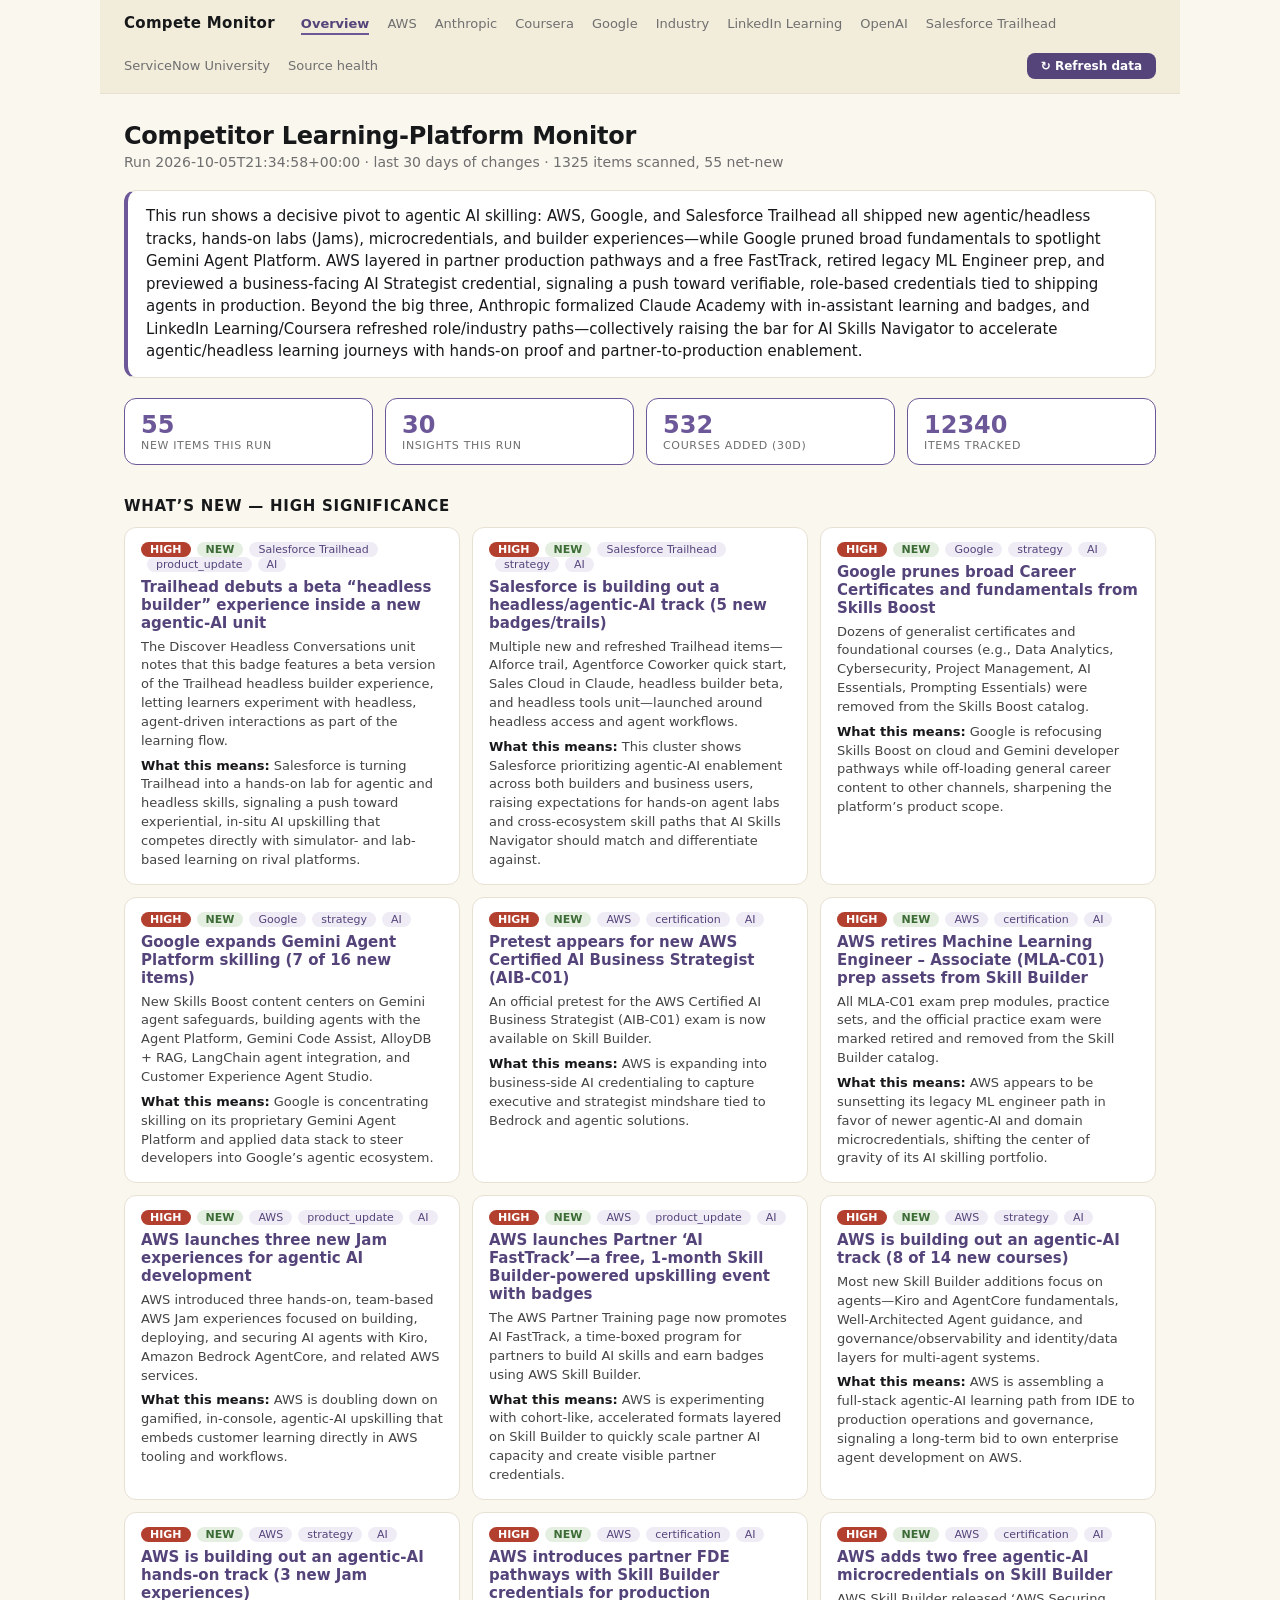
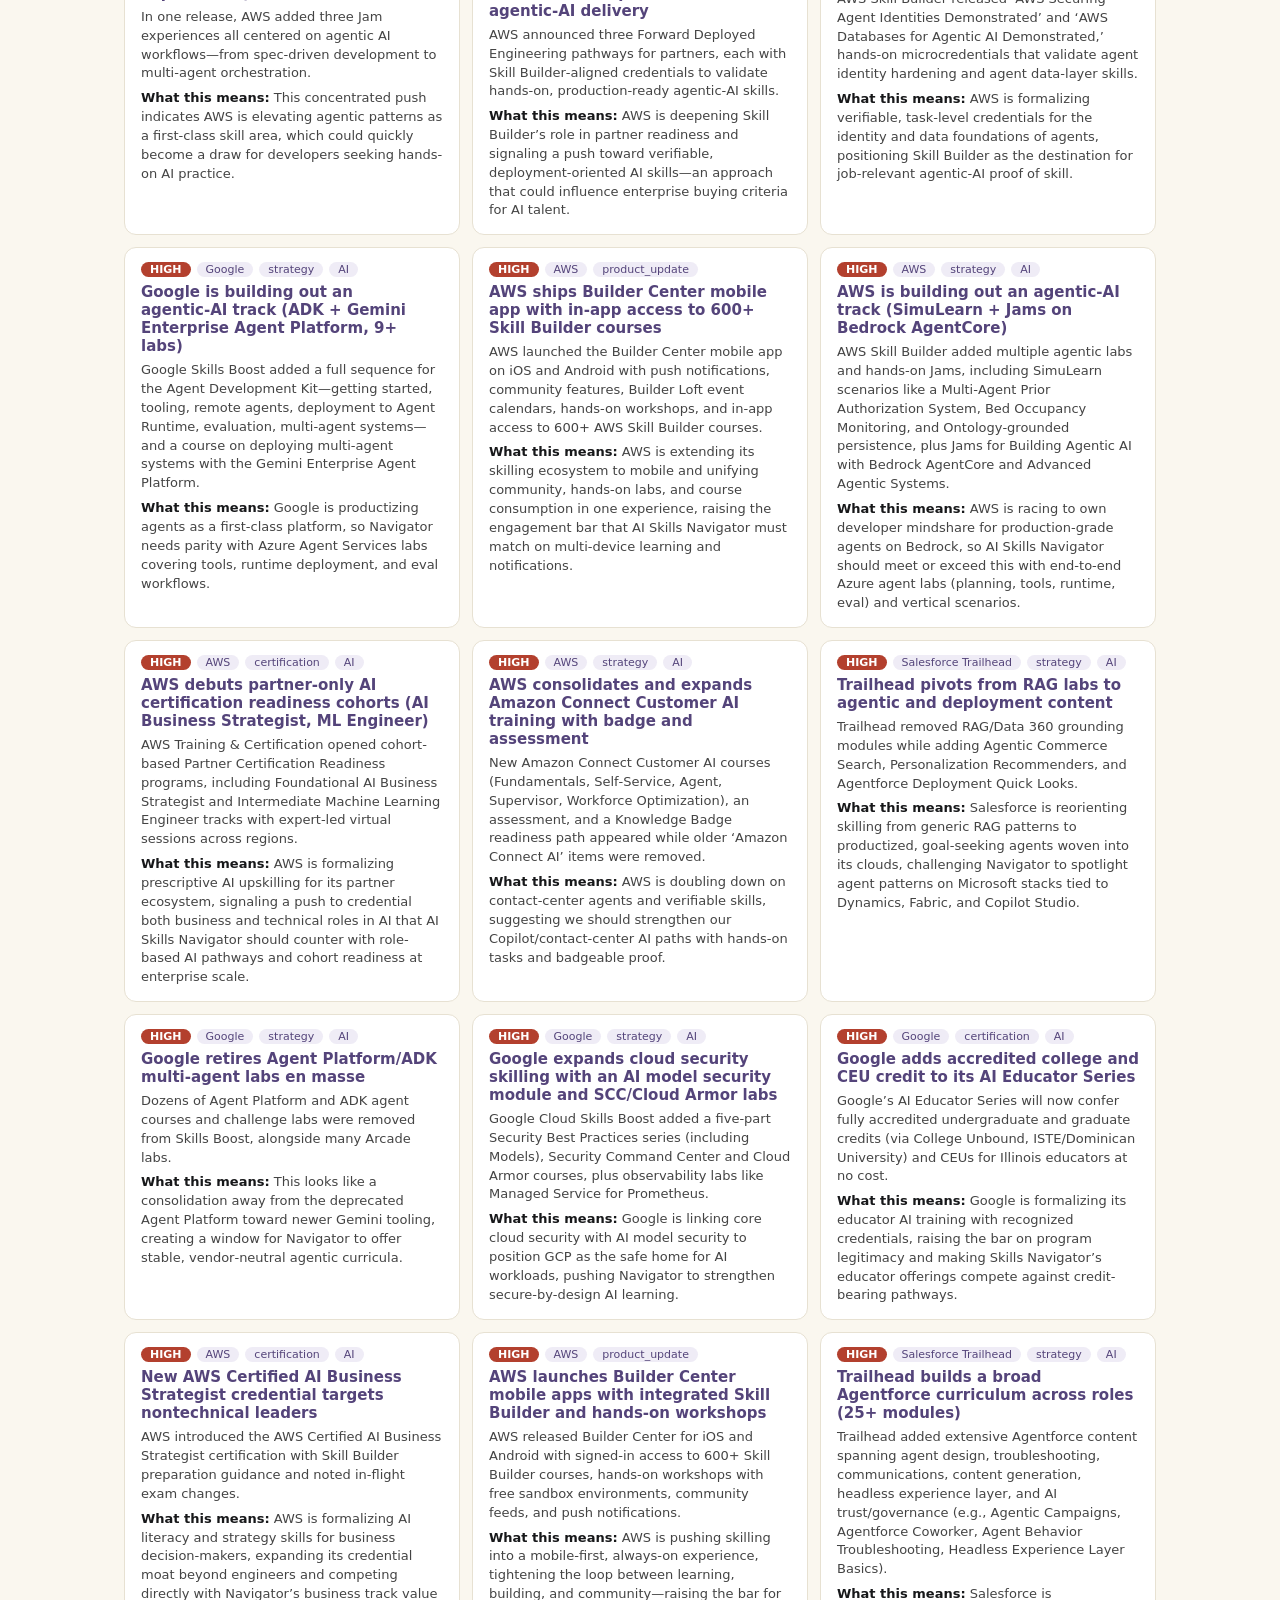
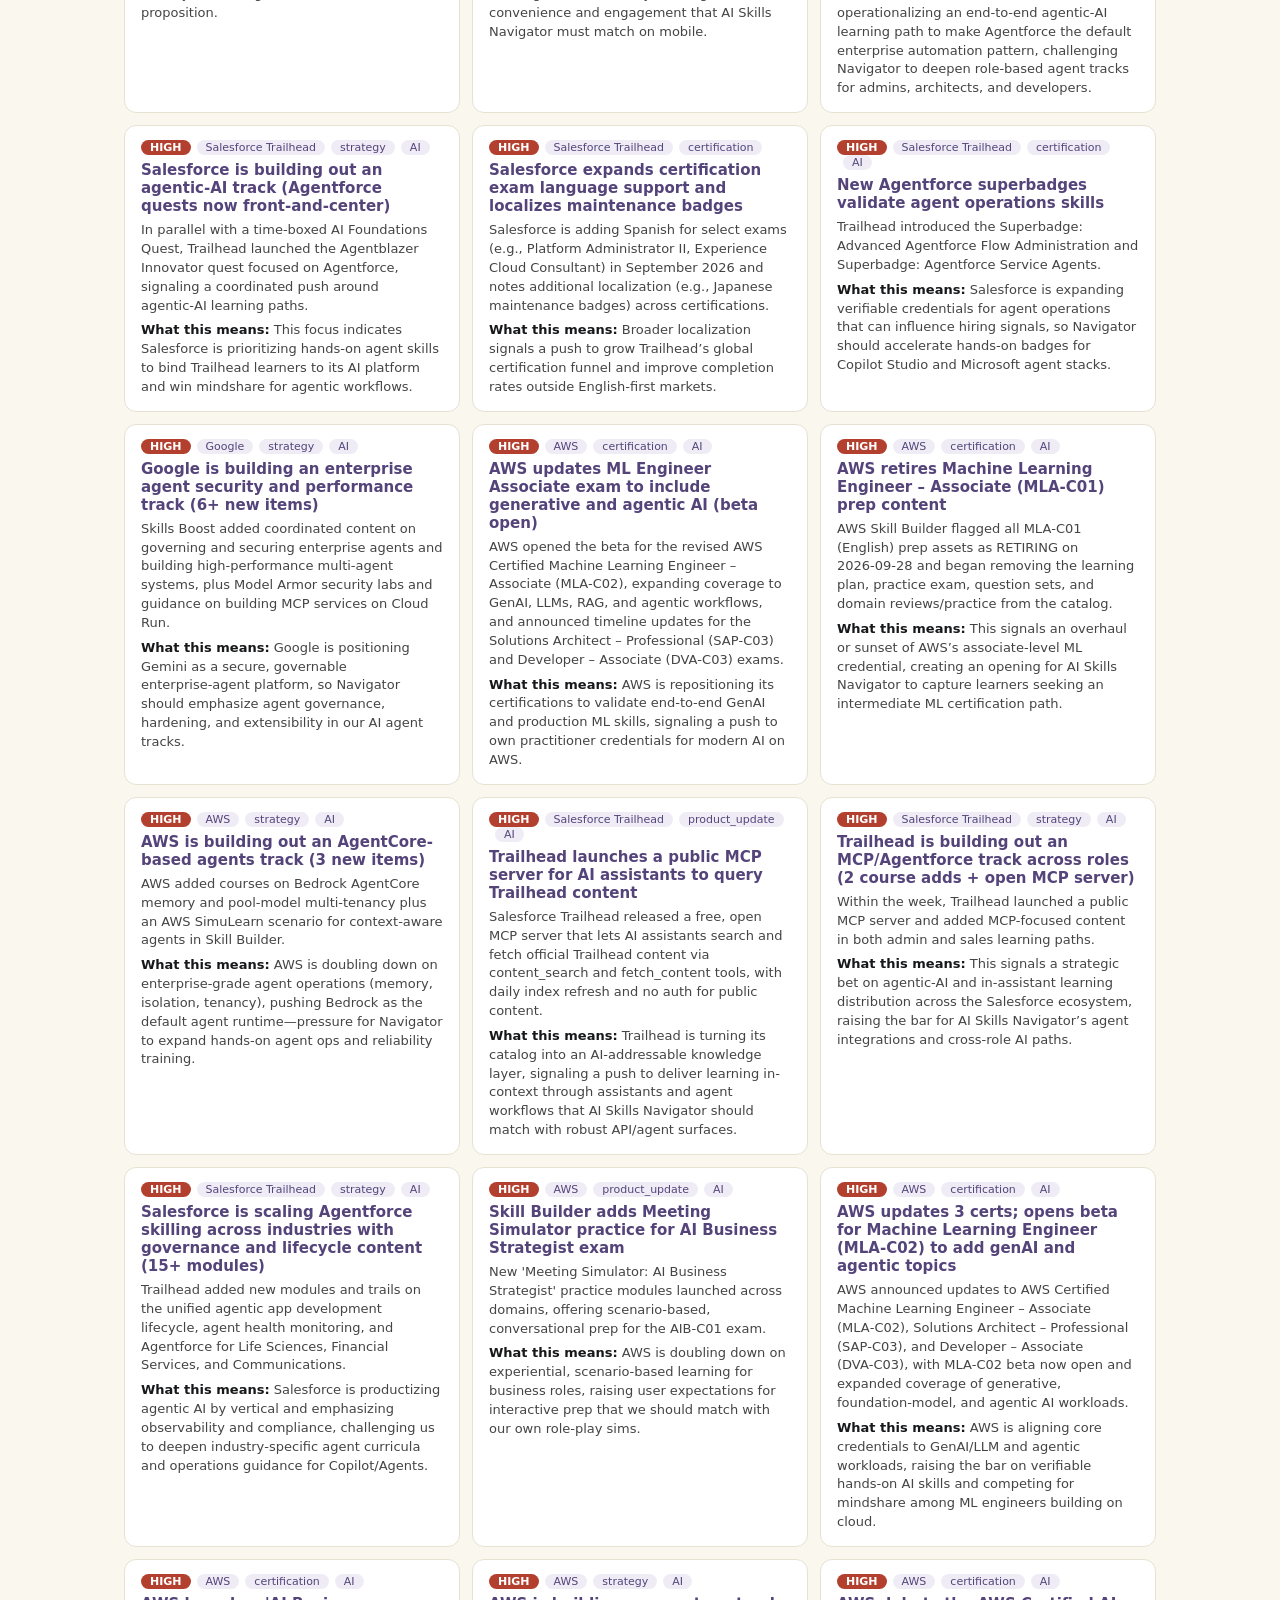
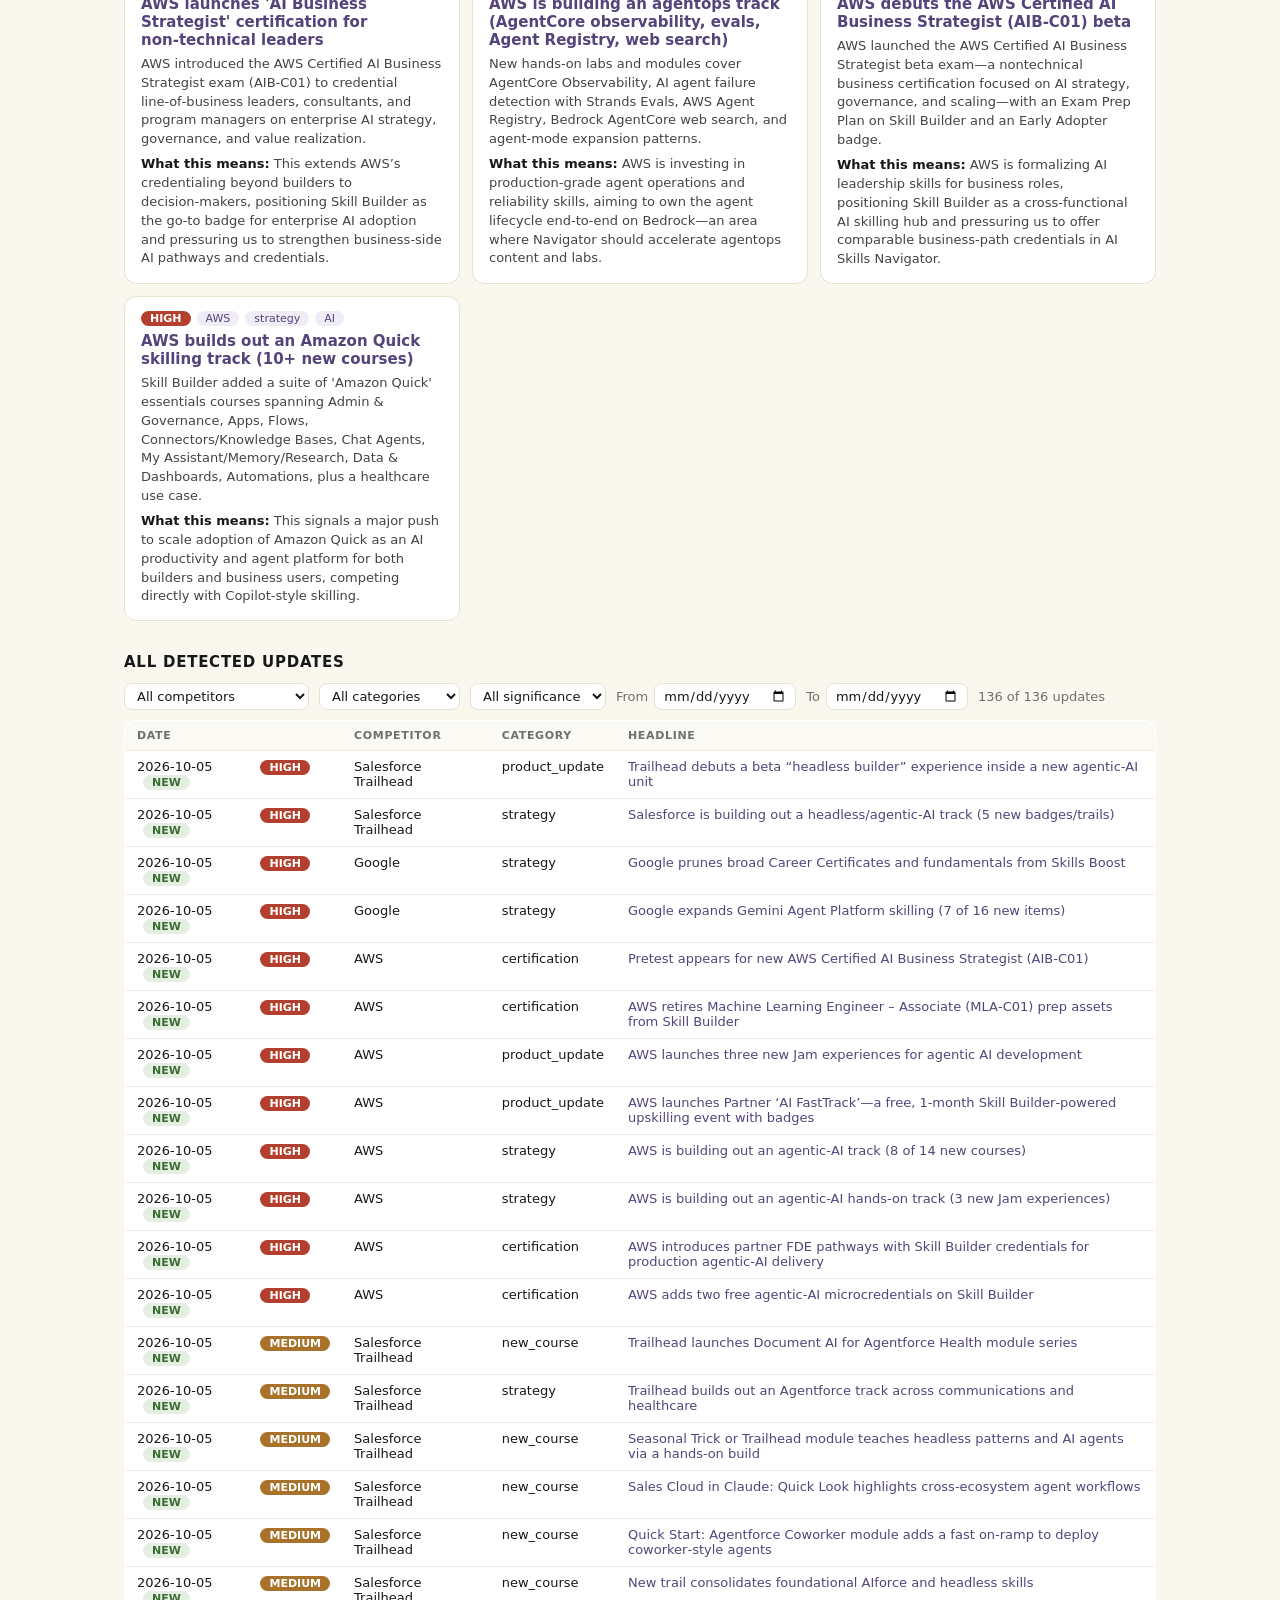
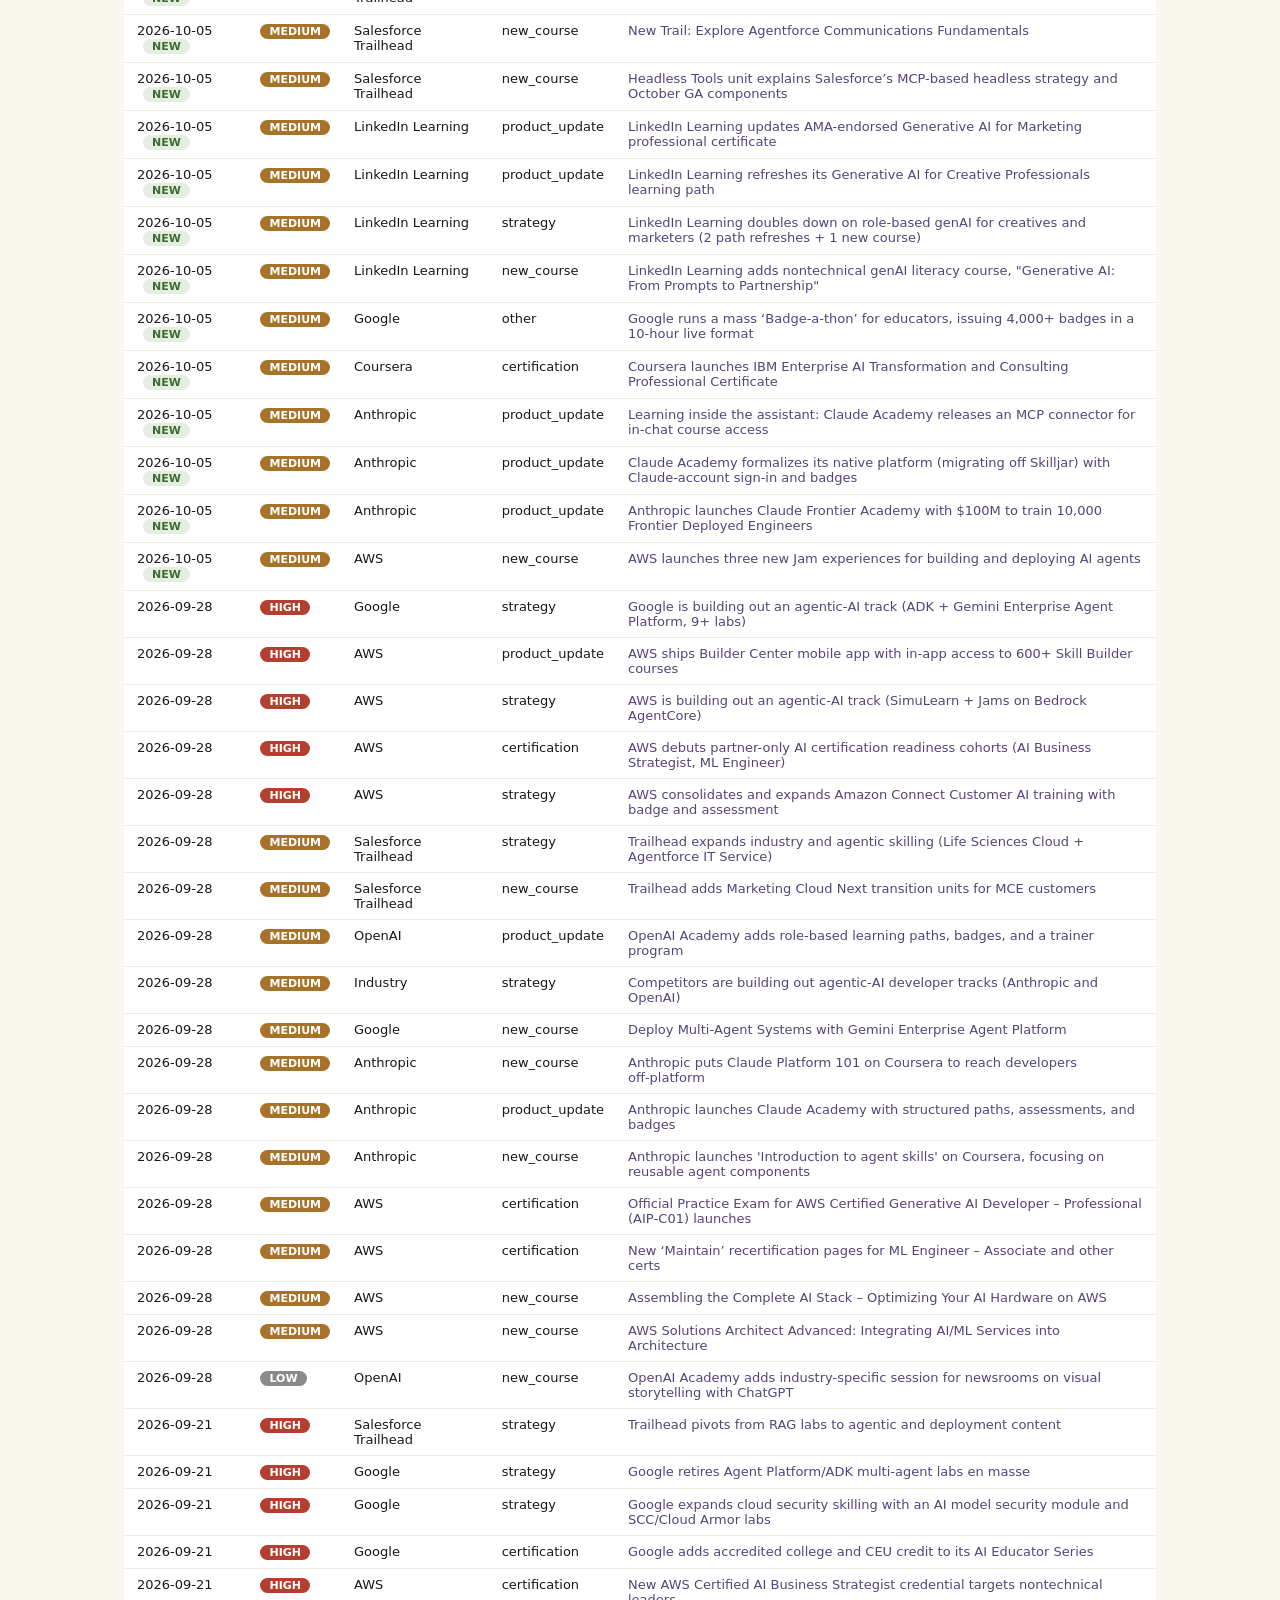
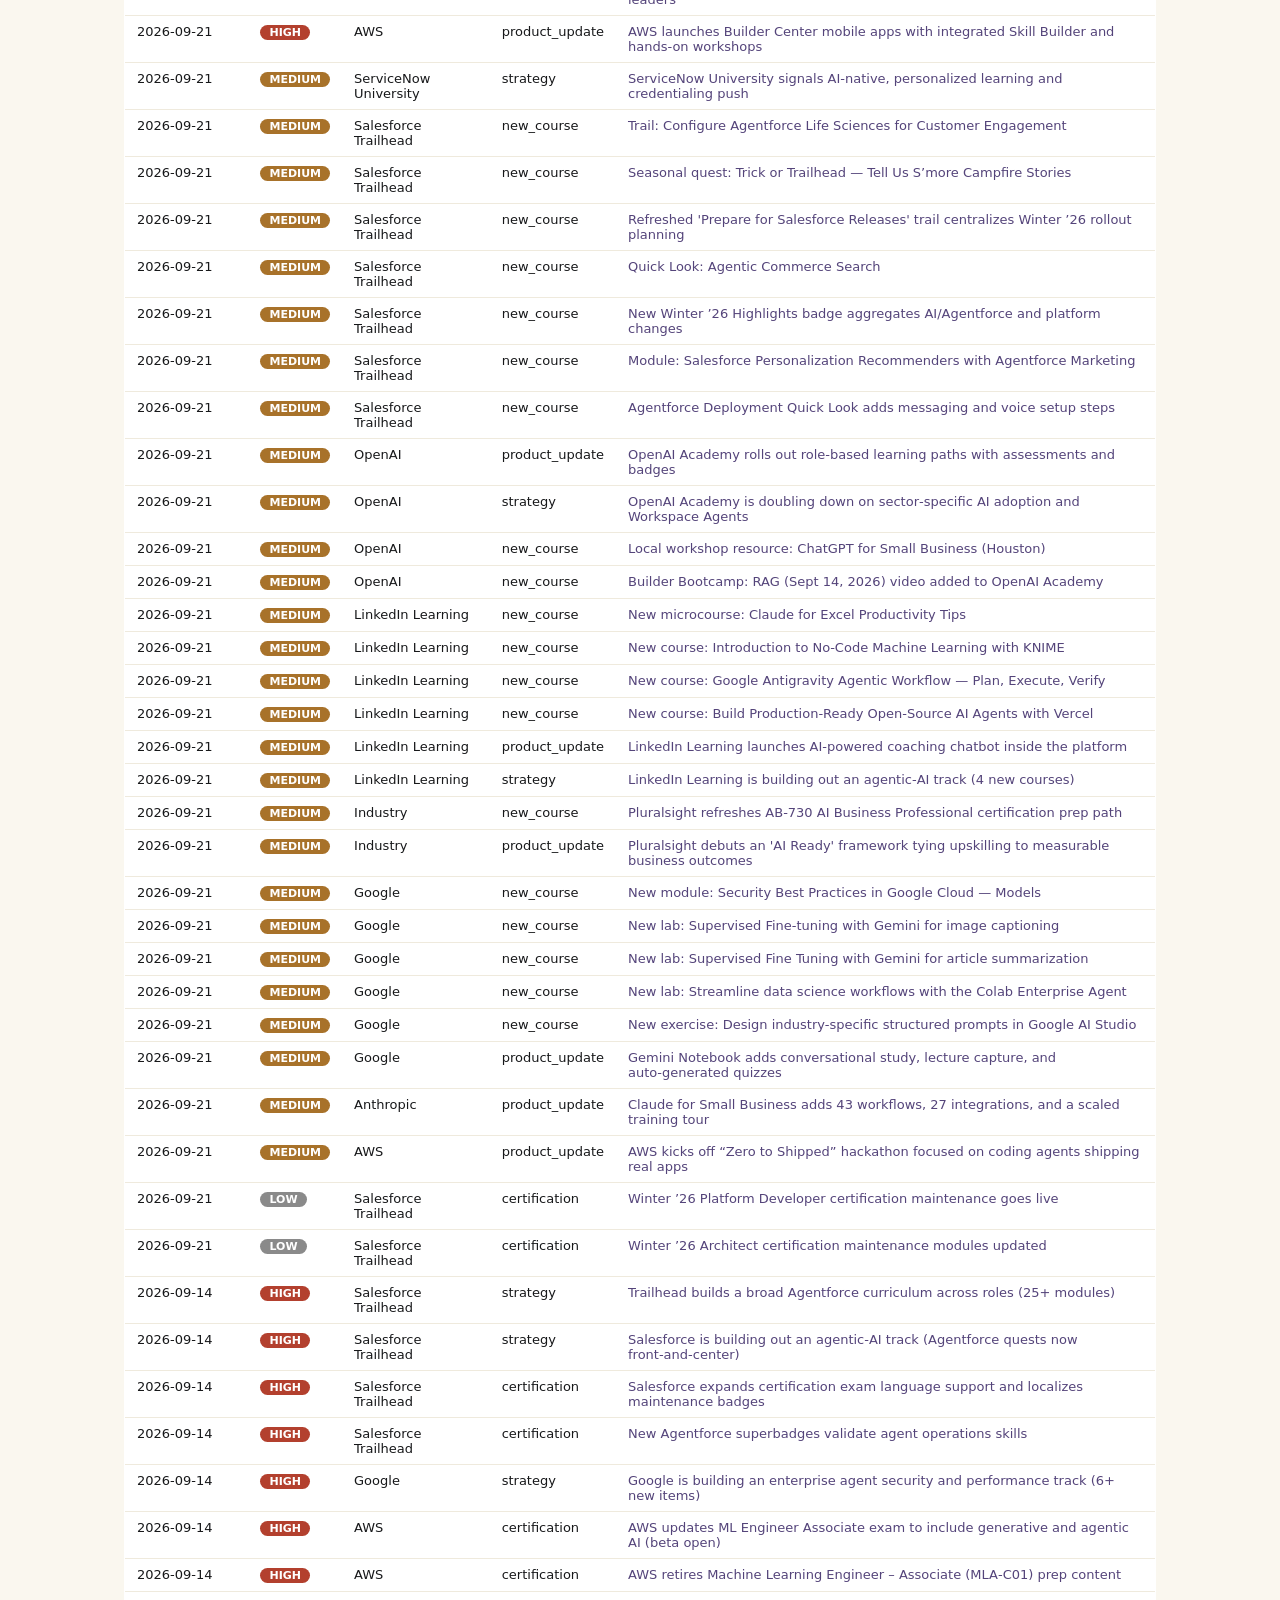
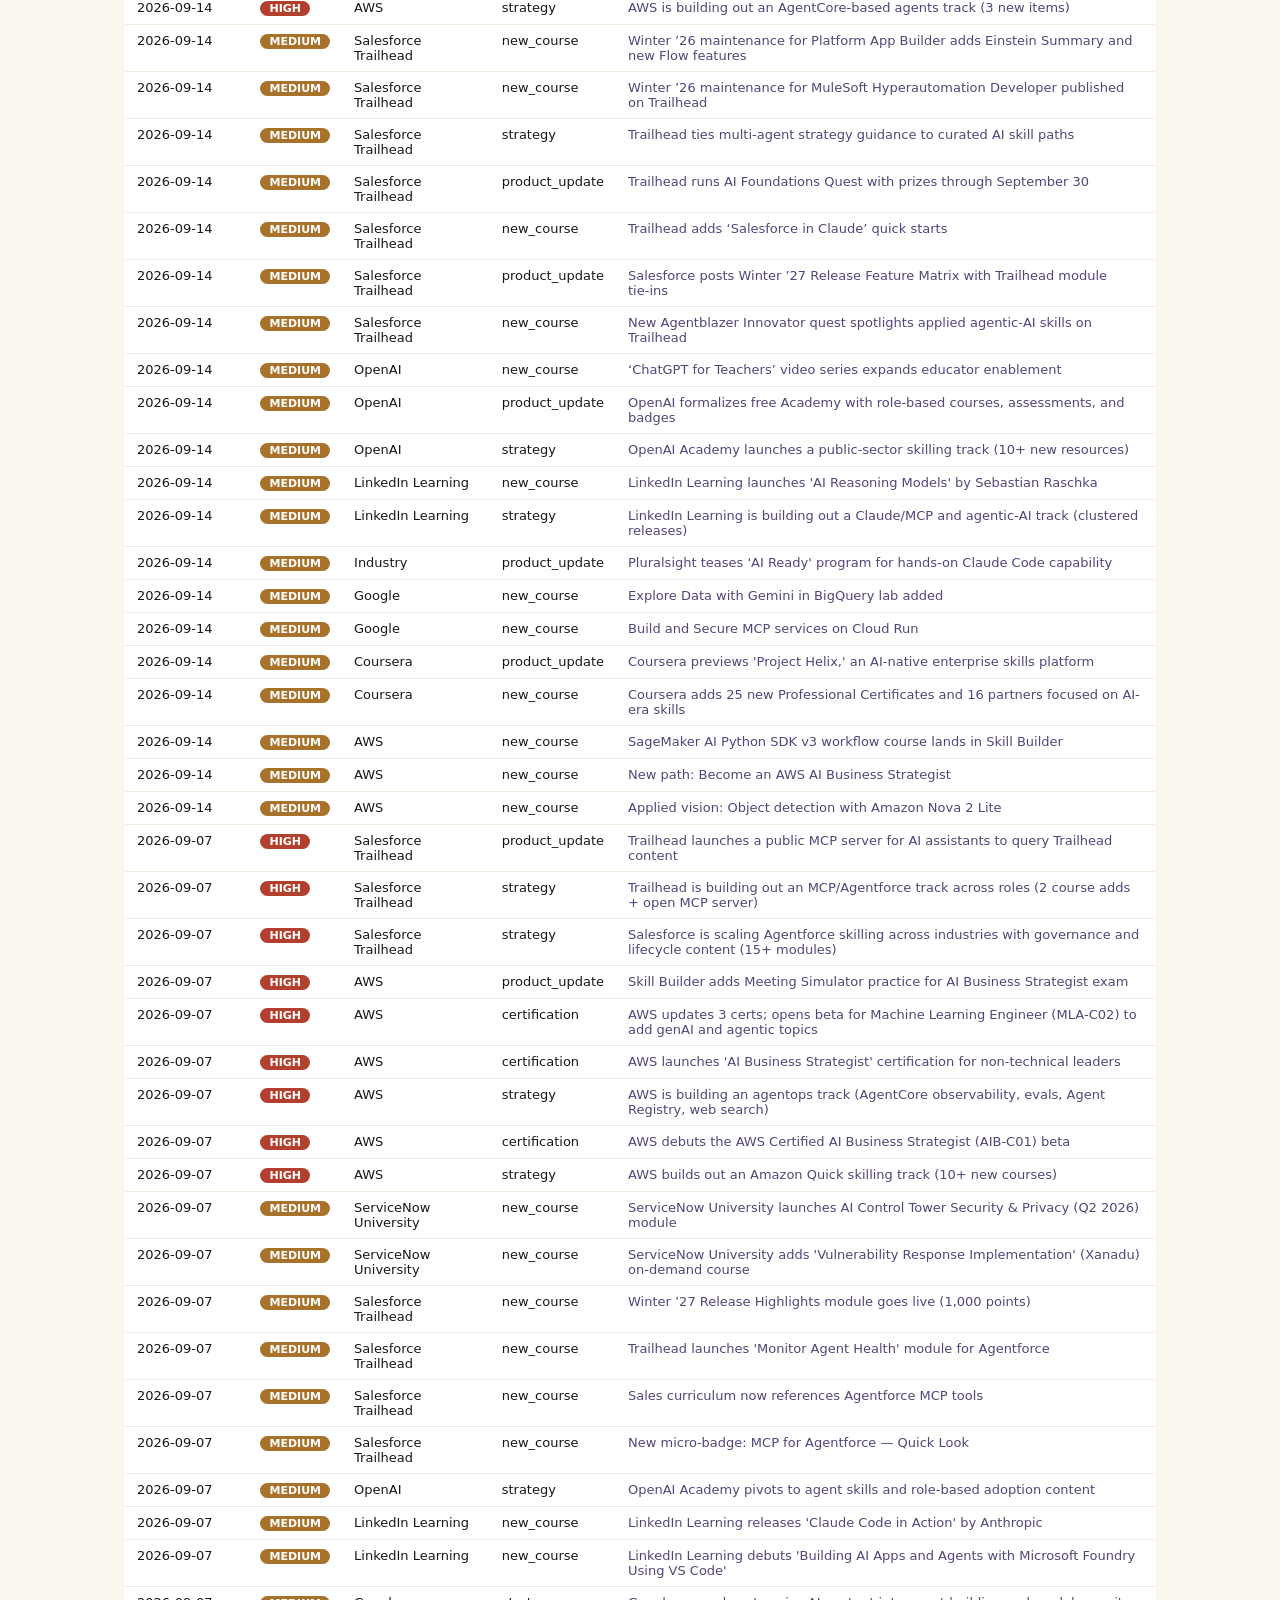
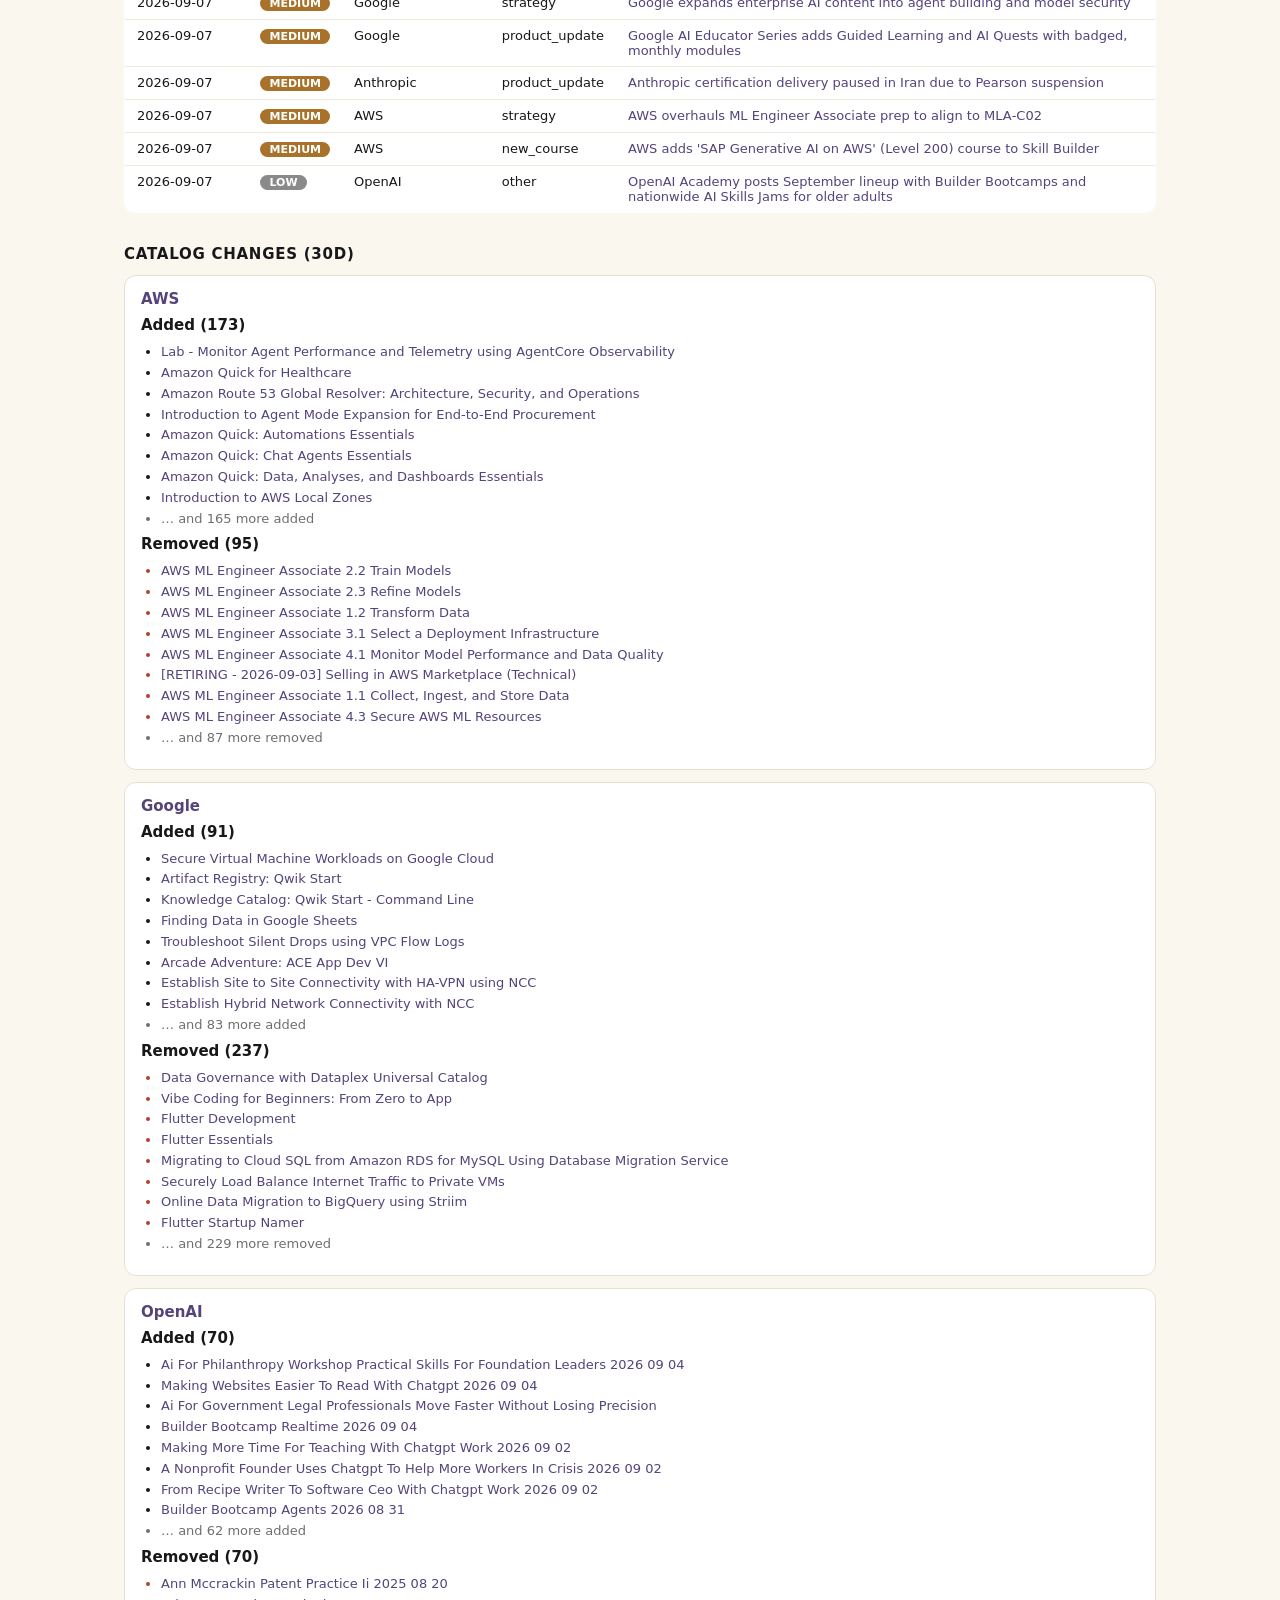
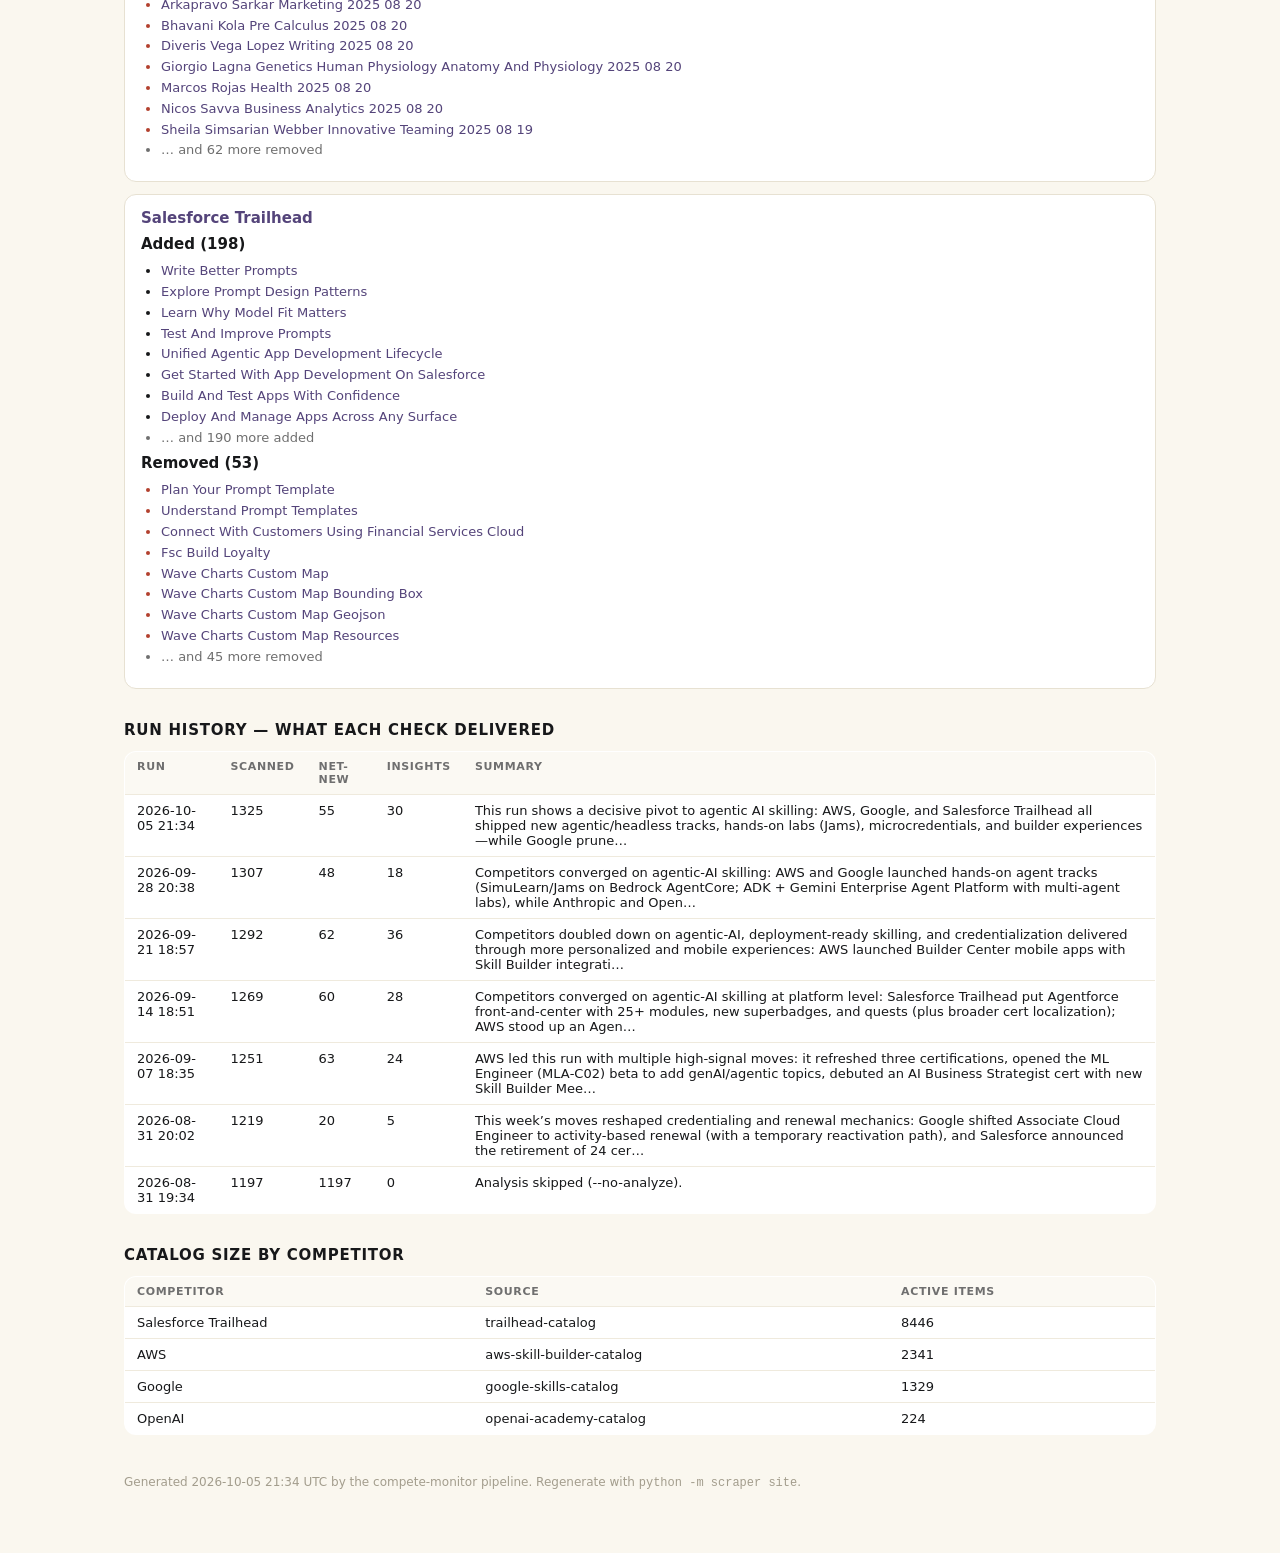
==== commit fd801922: "Dashboard update 2026-10-05T21:35Z" ====
--- a/index.html
+++ b/index.html
@@ -94,7 +94,7 @@
 </head>
 <body>
 <div class="wrap"><nav><a class="brand" href="index.html">Compete Monitor</a><a href="index.html" class="active">Overview</a><a href="competitor-aws.html">AWS</a><a href="competitor-anthropic.html">Anthropic</a><a href="competitor-coursera.html">Coursera</a><a href="competitor-google.html">Google</a><a href="competitor-industry.html">Industry</a><a href="competitor-linkedin-learning.html">LinkedIn Learning</a><a href="competitor-openai.html">OpenAI</a><a href="competitor-salesforce-trailhead.html">Salesforce Trailhead</a><a href="competitor-servicenow-university.html">ServiceNow University</a><a href="sources.html">Source health</a><a class="refresh" href="https://github.com/amyge0510/ASN-Compete-Dashboard/actions/workflows/monitor.yml" target="_blank" rel="noopener" title="Runs a fresh check (takes ~15 minutes); refresh this page afterwards">&#8635; Refresh data</a></nav>
-<h1>Competitor Learning-Platform Monitor</h1><div class="sub">Run 2026-09-28T20:38:08+00:00 &middot; last 30 days of changes &middot; 1307 items scanned, 48 net-new</div><div class="summary">Competitors converged on agentic‑AI skilling: AWS and Google launched hands‑on agent tracks (SimuLearn/Jams on Bedrock AgentCore; ADK + Gemini Enterprise Agent Platform with multi‑agent labs), while Anthropic and OpenAI added structured paths, badges, and trainer programs. AWS also tightened its credential and distribution play with a Builder Center mobile app (surfacing 600+ Skill Builder courses), a consolidated Amazon Connect Customer AI badge and assessment, partner‑only AI readiness cohorts, a Generative AI Developer practice exam, and new recert “Maintain” pages. Salesforce expanded industry and agentic content (Life Sciences Cloud, Agentforce) and migration units, signaling a shift toward role/industry‑specific enablement—raising the bar for AI Skills Navigator on agentic pathways, verifiable badges, mobile access, and partner/recert motions.</div><div class="kpis"><div class="kpi"><div class="n">48</div><div class="l">new items this run</div></div><div class="kpi"><div class="n">18</div><div class="l">insights this run</div></div><div class="kpi"><div class="n">487</div><div class="l">courses added (30d)</div></div><div class="kpi"><div class="n">12423</div><div class="l">items tracked</div></div></div><h2>What&rsquo;s new — high significance</h2><div class="cards"><div class="card"><div class="meta"><span class="badge" style="background:#b3402e">HIGH</span><span class="chip new">NEW</span><span class="chip">Google</span><span class="chip">strategy</span><span class="chip">AI</span></div><h3><a href="https://www.skills.google/course_templates/1275">Google is building out an agentic‑AI track (ADK + Gemini Enterprise Agent Platform, 9+ labs)</a></h3><p>Google Skills Boost added a full sequence for the Agent Development Kit—getting started, tooling, remote agents, deployment to Agent Runtime, evaluation, multi‑agent systems—and a course on deploying multi‑agent systems with the Gemini Enterprise Agent Platform.</p><p><strong>What this means:</strong> Google is productizing agents as a first‑class platform, so Navigator needs parity with Azure Agent Services labs covering tools, runtime deployment, and eval workflows.</p></div><div class="card"><div class="meta"><span class="badge" style="background:#b3402e">HIGH</span><span class="chip new">NEW</span><span class="chip">AWS</span><span class="chip">product_update</span></div><h3><a href="https://aws.amazon.com/about-aws/whats-new/2026/09/aws-builder-center-now-available-as-mobile-app/">AWS ships Builder Center mobile app with in‑app access to 600+ Skill Builder courses</a></h3><p>AWS launched the Builder Center mobile app on iOS and Android with push notifications, community features, Builder Loft event calendars, hands-on workshops, and in‑app access to 600+ AWS Skill Builder courses.</p><p><strong>What this means:</strong> AWS is extending its skilling ecosystem to mobile and unifying community, hands‑on labs, and course consumption in one experience, raising the engagement bar that AI Skills Navigator must match on multi‑device learning and notifications.</p></div><div class="card"><div class="meta"><span class="badge" style="background:#b3402e">HIGH</span><span class="chip new">NEW</span><span class="chip">AWS</span><span class="chip">strategy</span><span class="chip">AI</span></div><h3><a href="https://skillbuilder.aws/learn/PERHND6KCZ/aws-jam--building-agentic-ai-with-amazon-bedrock-agentcore/35TP95Y4RY">AWS is building out an agentic‑AI track (SimuLearn + Jams on Bedrock AgentCore)</a></h3><p>AWS Skill Builder added multiple agentic labs and hands‑on Jams, including SimuLearn scenarios like a Multi‑Agent Prior Authorization System, Bed Occupancy Monitoring, and Ontology‑grounded persistence, plus Jams for Building Agentic AI with Bedrock AgentCore and Advanced Agentic Systems.</p><p><strong>What this means:</strong> AWS is racing to own developer mindshare for production‑grade agents on Bedrock, so AI Skills Navigator should meet or exceed this with end‑to‑end Azure agent labs (planning, tools, runtime, eval) and vertical scenarios.</p></div><div class="card"><div class="meta"><span class="badge" style="background:#b3402e">HIGH</span><span class="chip new">NEW</span><span class="chip">AWS</span><span class="chip">certification</span><span class="chip">AI</span></div><h3><a href="https://aws.amazon.com/partners/training/certification/">AWS debuts partner-only AI certification readiness cohorts (AI Business Strategist, ML Engineer)</a></h3><p>AWS Training &amp; Certification opened cohort-based Partner Certification Readiness programs, including Foundational AI Business Strategist and Intermediate Machine Learning Engineer tracks with expert-led virtual sessions across regions.</p><p><strong>What this means:</strong> AWS is formalizing prescriptive AI upskilling for its partner ecosystem, signaling a push to credential both business and technical roles in AI that AI Skills Navigator should counter with role-based AI pathways and cohort readiness at enterprise scale.</p></div><div class="card"><div class="meta"><span class="badge" style="background:#b3402e">HIGH</span><span class="chip new">NEW</span><span class="chip">AWS</span><span class="chip">strategy</span><span class="chip">AI</span></div><h3><a href="https://skillbuilder.aws/learning-plan/C75KRNZ9N7/amazon-connect-customer-ai-fundamentals--knowledge-badge-readiness-path/D56C11BKKD">AWS consolidates and expands Amazon Connect Customer AI training with badge and assessment</a></h3><p>New Amazon Connect Customer AI courses (Fundamentals, Self‑Service, Agent, Supervisor, Workforce Optimization), an assessment, and a Knowledge Badge readiness path appeared while older ‘Amazon Connect AI’ items were removed.</p><p><strong>What this means:</strong> AWS is doubling down on contact‑center agents and verifiable skills, suggesting we should strengthen our Copilot/contact‑center AI paths with hands‑on tasks and badgeable proof.</p></div><div class="card"><div class="meta"><span class="badge" style="background:#b3402e">HIGH</span><span class="chip">Salesforce Trailhead</span><span class="chip">strategy</span><span class="chip">AI</span></div><h3><a href="https://trailhead.salesforce.com/content/learn/modules/agentic-commerce-search-quick-look">Trailhead pivots from RAG labs to agentic and deployment content</a></h3><p>Trailhead removed RAG/Data 360 grounding modules while adding Agentic Commerce Search, Personalization Recommenders, and Agentforce Deployment Quick Looks.</p><p><strong>What this means:</strong> Salesforce is reorienting skilling from generic RAG patterns to productized, goal‑seeking agents woven into its clouds, challenging Navigator to spotlight agent patterns on Microsoft stacks tied to Dynamics, Fabric, and Copilot Studio.</p></div><div class="card"><div class="meta"><span class="badge" style="background:#b3402e">HIGH</span><span class="chip">Google</span><span class="chip">strategy</span><span class="chip">AI</span></div><h3><a href="https://www.skills.google/">Google retires Agent Platform/ADK multi-agent labs en masse</a></h3><p>Dozens of Agent Platform and ADK agent courses and challenge labs were removed from Skills Boost, alongside many Arcade labs.</p><p><strong>What this means:</strong> This looks like a consolidation away from the deprecated Agent Platform toward newer Gemini tooling, creating a window for Navigator to offer stable, vendor‑neutral agentic curricula.</p></div><div class="card"><div class="meta"><span class="badge" style="background:#b3402e">HIGH</span><span class="chip">Google</span><span class="chip">strategy</span><span class="chip">AI</span></div><h3><a href="https://www.skills.google/course_templates/1895">Google expands cloud security skilling with an AI model security module and SCC/Cloud Armor labs</a></h3><p>Google Cloud Skills Boost added a five‑part Security Best Practices series (including Models), Security Command Center and Cloud Armor courses, plus observability labs like Managed Service for Prometheus.</p><p><strong>What this means:</strong> Google is linking core cloud security with AI model security to position GCP as the safe home for AI workloads, pushing Navigator to strengthen secure‑by‑design AI learning.</p></div><div class="card"><div class="meta"><span class="badge" style="background:#b3402e">HIGH</span><span class="chip">Google</span><span class="chip">certification</span><span class="chip">AI</span></div><h3><a href="https://blog.google/products-and-platforms/products/education/college-credit-ai-educator-series/">Google adds accredited college and CEU credit to its AI Educator Series</a></h3><p>Google’s AI Educator Series will now confer fully accredited undergraduate and graduate credits (via College Unbound, ISTE/Dominican University) and CEUs for Illinois educators at no cost.</p><p><strong>What this means:</strong> Google is formalizing its educator AI training with recognized credentials, raising the bar on program legitimacy and making Skills Navigator’s educator offerings compete against credit-bearing pathways.</p></div><div class="card"><div class="meta"><span class="badge" style="background:#b3402e">HIGH</span><span class="chip">AWS</span><span class="chip">certification</span><span class="chip">AI</span></div><h3><a href="https://builder.aws.com/content/3JTUwe7A9dlfH5x0kPS4cJAyCMo/aws-certification-updates-you-might-have-missed-september-2026">New AWS Certified AI Business Strategist credential targets nontechnical leaders</a></h3><p>AWS introduced the AWS Certified AI Business Strategist certification with Skill Builder preparation guidance and noted in-flight exam changes.</p><p><strong>What this means:</strong> AWS is formalizing AI literacy and strategy skills for business decision-makers, expanding its credential moat beyond engineers and competing directly with Navigator’s business track value proposition.</p></div><div class="card"><div class="meta"><span class="badge" style="background:#b3402e">HIGH</span><span class="chip">AWS</span><span class="chip">product_update</span></div><h3><a href="https://aws.amazon.com/blogs/aws/aws-weekly-roundup-aws-builder-center-mobile-apps-amazon-connect-talent-ga-amazon-corretto-27-and-more-september-14-2026/">AWS launches Builder Center mobile apps with integrated Skill Builder and hands-on workshops</a></h3><p>AWS released Builder Center for iOS and Android with signed-in access to 600+ Skill Builder courses, hands-on workshops with free sandbox environments, community feeds, and push notifications.</p><p><strong>What this means:</strong> AWS is pushing skilling into a mobile-first, always-on experience, tightening the loop between learning, building, and community—raising the bar for convenience and engagement that AI Skills Navigator must match on mobile.</p></div><div class="card"><div class="meta"><span class="badge" style="background:#b3402e">HIGH</span><span class="chip">Salesforce Trailhead</span><span class="chip">strategy</span><span class="chip">AI</span></div><h3><a href="https://trailhead.salesforce.com/content/learn/modules/agentic-campaigns">Trailhead builds a broad Agentforce curriculum across roles (25+ modules)</a></h3><p>Trailhead added extensive Agentforce content spanning agent design, troubleshooting, communications, content generation, headless experience layer, and AI trust/governance (e.g., Agentic Campaigns, Agentforce Coworker, Agent Behavior Troubleshooting, Headless Experience Layer Basics).</p><p><strong>What this means:</strong> Salesforce is operationalizing an end‑to‑end agentic‑AI learning path to make Agentforce the default enterprise automation pattern, challenging Navigator to deepen role‑based agent tracks for admins, architects, and developers.</p></div><div class="card"><div class="meta"><span class="badge" style="background:#b3402e">HIGH</span><span class="chip">Salesforce Trailhead</span><span class="chip">strategy</span><span class="chip">AI</span></div><h3><a href="https://trailhead.salesforce.com/users/teamtrailhead/trailmixes/quest-become-an-agentblazer-innovator-sept-nov-26">Salesforce is building out an agentic‑AI track (Agentforce quests now front‑and‑center)</a></h3><p>In parallel with a time‑boxed AI Foundations Quest, Trailhead launched the Agentblazer Innovator quest focused on Agentforce, signaling a coordinated push around agentic‑AI learning paths.</p><p><strong>What this means:</strong> This focus indicates Salesforce is prioritizing hands‑on agent skills to bind Trailhead learners to its AI platform and win mindshare for agentic workflows.</p></div><div class="card"><div class="meta"><span class="badge" style="background:#b3402e">HIGH</span><span class="chip">Salesforce Trailhead</span><span class="chip">certification</span></div><h3><a href="https://help.salesforce.com/s/articleView?id=005321511&amp;language=en_US&amp;type=1">Salesforce expands certification exam language support and localizes maintenance badges</a></h3><p>Salesforce is adding Spanish for select exams (e.g., Platform Administrator II, Experience Cloud Consultant) in September 2026 and notes additional localization (e.g., Japanese maintenance badges) across certifications.</p><p><strong>What this means:</strong> Broader localization signals a push to grow Trailhead’s global certification funnel and improve completion rates outside English‑first markets.</p></div><div class="card"><div class="meta"><span class="badge" style="background:#b3402e">HIGH</span><span class="chip">Salesforce Trailhead</span><span class="chip">certification</span><span class="chip">AI</span></div><h3><a href="https://trailhead.salesforce.com/content/learn/superbadges/superbadge-advanced-agentforce-flow-administration">New Agentforce superbadges validate agent operations skills</a></h3><p>Trailhead introduced the Superbadge: Advanced Agentforce Flow Administration and Superbadge: Agentforce Service Agents.</p><p><strong>What this means:</strong> Salesforce is expanding verifiable credentials for agent operations that can influence hiring signals, so Navigator should accelerate hands‑on badges for Copilot Studio and Microsoft agent stacks.</p></div><div class="card"><div class="meta"><span class="badge" style="background:#b3402e">HIGH</span><span class="chip">Google</span><span class="chip">strategy</span><span class="chip">AI</span></div><h3><a href="https://www.skills.google/course_templates/1887">Google is building an enterprise agent security and performance track (6+ new items)</a></h3><p>Skills Boost added coordinated content on governing and securing enterprise agents and building high‑performance multi‑agent systems, plus Model Armor security labs and guidance on building MCP services on Cloud Run.</p><p><strong>What this means:</strong> Google is positioning Gemini as a secure, governable enterprise‑agent platform, so Navigator should emphasize agent governance, hardening, and extensibility in our AI agent tracks.</p></div><div class="card"><div class="meta"><span class="badge" style="background:#b3402e">HIGH</span><span class="chip">AWS</span><span class="chip">certification</span><span class="chip">AI</span></div><h3><a href="https://aws.amazon.com/jp/blogs/news/september-2026-new-offerings/">AWS updates ML Engineer Associate exam to include generative and agentic AI (beta open)</a></h3><p>AWS opened the beta for the revised AWS Certified Machine Learning Engineer – Associate (MLA‑C02), expanding coverage to GenAI, LLMs, RAG, and agentic workflows, and announced timeline updates for the Solutions Architect – Professional (SAP‑C03) and Developer – Associate (DVA‑C03) exams.</p><p><strong>What this means:</strong> AWS is repositioning its certifications to validate end‑to‑end GenAI and production ML skills, signaling a push to own practitioner credentials for modern AI on AWS.</p></div><div class="card"><div class="meta"><span class="badge" style="background:#b3402e">HIGH</span><span class="chip">AWS</span><span class="chip">certification</span><span class="chip">AI</span></div><h3><a href="https://skillbuilder.aws/learning-plan/A2FGY8CH1P/retiring--20260928-exam-prep-plan-aws-certified-machine-learning-engineer--associate-mlac01--english/3YFU86SSKN">AWS retires Machine Learning Engineer – Associate (MLA‑C01) prep content</a></h3><p>AWS Skill Builder flagged all MLA‑C01 (English) prep assets as RETIRING on 2026‑09‑28 and began removing the learning plan, practice exam, question sets, and domain reviews/practice from the catalog.</p><p><strong>What this means:</strong> This signals an overhaul or sunset of AWS’s associate‑level ML credential, creating an opening for AI Skills Navigator to capture learners seeking an intermediate ML certification path.</p></div><div class="card"><div class="meta"><span class="badge" style="background:#b3402e">HIGH</span><span class="chip">AWS</span><span class="chip">strategy</span><span class="chip">AI</span></div><h3><a href="https://skillbuilder.aws/learn/JE1XQ7D1QK/shared-infrastructure-isolated-tenants-pool-model-multitenancy-with-amazon-bedrock-agentcore/SURTNG4MAM">AWS is building out an AgentCore-based agents track (3 new items)</a></h3><p>AWS added courses on Bedrock AgentCore memory and pool‑model multi‑tenancy plus an AWS SimuLearn scenario for context‑aware agents in Skill Builder.</p><p><strong>What this means:</strong> AWS is doubling down on enterprise‑grade agent operations (memory, isolation, tenancy), pushing Bedrock as the default agent runtime—pressure for Navigator to expand hands‑on agent ops and reliability training.</p></div><div class="card"><div class="meta"><span class="badge" style="background:#b3402e">HIGH</span><span class="chip">Salesforce Trailhead</span><span class="chip">product_update</span><span class="chip">AI</span></div><h3><a href="https://trailhead.salesforce.com/support/mcp">Trailhead launches a public MCP server for AI assistants to query Trailhead content</a></h3><p>Salesforce Trailhead released a free, open MCP server that lets AI assistants search and fetch official Trailhead content via content_search and fetch_content tools, with daily index refresh and no auth for public content.</p><p><strong>What this means:</strong> Trailhead is turning its catalog into an AI-addressable knowledge layer, signaling a push to deliver learning in-context through assistants and agent workflows that AI Skills Navigator should match with robust API/agent surfaces.</p></div><div class="card"><div class="meta"><span class="badge" style="background:#b3402e">HIGH</span><span class="chip">Salesforce Trailhead</span><span class="chip">strategy</span><span class="chip">AI</span></div><h3><a href="https://trailhead.salesforce.com/support/mcp">Trailhead is building out an MCP/Agentforce track across roles (2 course adds + open MCP server)</a></h3><p>Within the week, Trailhead launched a public MCP server and added MCP-focused content in both admin and sales learning paths.</p><p><strong>What this means:</strong> This signals a strategic bet on agentic-AI and in-assistant learning distribution across the Salesforce ecosystem, raising the bar for AI Skills Navigator’s agent integrations and cross-role AI paths.</p></div><div class="card"><div class="meta"><span class="badge" style="background:#b3402e">HIGH</span><span class="chip">Salesforce Trailhead</span><span class="chip">strategy</span><span class="chip">AI</span></div><h3><a href="https://trailhead.salesforce.com/content/learn/modules/unified-agentic-app-development-lifecycle">Salesforce is scaling Agentforce skilling across industries with governance and lifecycle content (15+ modules)</a></h3><p>Trailhead added new modules and trails on the unified agentic app development lifecycle, agent health monitoring, and Agentforce for Life Sciences, Financial Services, and Communications.</p><p><strong>What this means:</strong> Salesforce is productizing agentic AI by vertical and emphasizing observability and compliance, challenging us to deepen industry‑specific agent curricula and operations guidance for Copilot/Agents.</p></div><div class="card"><div class="meta"><span class="badge" style="background:#b3402e">HIGH</span><span class="chip">AWS</span><span class="chip">product_update</span><span class="chip">AI</span></div><h3><a href="https://skillbuilder.aws/learn/HMJ98XZZES/domain-2-practice-meeting-simulator-ai-business-strategist-aibc01--english/D4WZ5R5X4T">Skill Builder adds Meeting Simulator practice for AI Business Strategist exam</a></h3><p>New &#x27;Meeting Simulator: AI Business Strategist&#x27; practice modules launched across domains, offering scenario‑based, conversational prep for the AIB‑C01 exam.</p><p><strong>What this means:</strong> AWS is doubling down on experiential, scenario‑based learning for business roles, raising user expectations for interactive prep that we should match with our own role‑play sims.</p></div><div class="card"><div class="meta"><span class="badge" style="background:#b3402e">HIGH</span><span class="chip">AWS</span><span class="chip">certification</span><span class="chip">AI</span></div><h3><a href="https://aws.amazon.com/blogs/training-and-certification/september-2026-new-offerings/">AWS updates 3 certs; opens beta for Machine Learning Engineer (MLA‑C02) to add genAI and agentic topics</a></h3><p>AWS announced updates to AWS Certified Machine Learning Engineer – Associate (MLA‑C02), Solutions Architect – Professional (SAP‑C03), and Developer – Associate (DVA‑C03), with MLA‑C02 beta now open and expanded coverage of generative, foundation‑model, and agentic AI workloads.</p><p><strong>What this means:</strong> AWS is aligning core credentials to GenAI/LLM and agentic workloads, raising the bar on verifiable hands‑on AI skills and competing for mindshare among ML engineers building on cloud.</p></div><div class="card"><div class="meta"><span class="badge" style="background:#b3402e">HIGH</span><span class="chip">AWS</span><span class="chip">certification</span><span class="chip">AI</span></div><h3><a href="https://aws.amazon.com/blogs/training-and-certification/introducing-aws-certified-ai-business-strategist-built-for-the-people-who-scale-ai/">AWS launches &#x27;AI Business Strategist&#x27; certification for non‑technical leaders</a></h3><p>AWS introduced the AWS Certified AI Business Strategist exam (AIB‑C01) to credential line‑of‑business leaders, consultants, and program managers on enterprise AI strategy, governance, and value realization.</p><p><strong>What this means:</strong> This extends AWS’s credentialing beyond builders to decision‑makers, positioning Skill Builder as the go‑to badge for enterprise AI adoption and pressuring us to strengthen business‑side AI pathways and credentials.</p></div><div class="card"><div class="meta"><span class="badge" style="background:#b3402e">HIGH</span><span class="chip">AWS</span><span class="chip">strategy</span><span class="chip">AI</span></div><h3><a href="https://skillbuilder.aws/learn/JKJ5QK336Q/lab--monitor-agent-performance-and-telemetry-using-agentcore-observability/8KPZAQEA62">AWS is building an agentops track (AgentCore observability, evals, Agent Registry, web search)</a></h3><p>New hands‑on labs and modules cover AgentCore Observability, AI agent failure detection with Strands Evals, AWS Agent Registry, Bedrock AgentCore web search, and agent‑mode expansion patterns.</p><p><strong>What this means:</strong> AWS is investing in production‑grade agent operations and reliability skills, aiming to own the agent lifecycle end‑to‑end on Bedrock—an area where Navigator should accelerate agentops content and labs.</p></div><div class="card"><div class="meta"><span class="badge" style="background:#b3402e">HIGH</span><span class="chip">AWS</span><span class="chip">certification</span><span class="chip">AI</span></div><h3><a href="https://aws.amazon.com/certification/certified-ai-business-strategist/">AWS debuts the AWS Certified AI Business Strategist (AIB‑C01) beta</a></h3><p>AWS launched the AWS Certified AI Business Strategist beta exam—a nontechnical business certification focused on AI strategy, governance, and scaling—with an Exam Prep Plan on Skill Builder and an Early Adopter badge.</p><p><strong>What this means:</strong> AWS is formalizing AI leadership skills for business roles, positioning Skill Builder as a cross‑functional AI skilling hub and pressuring us to offer comparable business-path credentials in AI Skills Navigator.</p></div><div class="card"><div class="meta"><span class="badge" style="background:#b3402e">HIGH</span><span class="chip">AWS</span><span class="chip">strategy</span><span class="chip">AI</span></div><h3><a href="https://skillbuilder.aws/learn/5SD56Z8G2P/amazon-quick-admin-and-governance-essentials/SR4ZQZ7P9S">AWS builds out an Amazon Quick skilling track (10+ new courses)</a></h3><p>Skill Builder added a suite of &#x27;Amazon Quick&#x27; essentials courses spanning Admin &amp; Governance, Apps, Flows, Connectors/Knowledge Bases, Chat Agents, My Assistant/Memory/Research, Data &amp; Dashboards, Automations, plus a healthcare use case.</p><p><strong>What this means:</strong> This signals a major push to scale adoption of Amazon Quick as an AI productivity and agent platform for both builders and business users, competing directly with Copilot‑style skilling.</p></div><div class="card"><div class="meta"><span class="badge" style="background:#b3402e">HIGH</span><span class="chip">Salesforce Trailhead</span><span class="chip">certification</span><span class="chip">AI</span></div><h3><a href="https://help.salesforce.com/s/articleView?id=005360289&amp;language=en_US&amp;type=1">Salesforce to retire 24 certifications by Feb 1, 2027, with final exam sittings closing Aug 31, 2026</a></h3><p>Salesforce published official guidance confirming 24 certifications will retire on February 1, 2027, with the last day to sit the exams on August 31, 2026, and referenced forthcoming Agentforce Marketing credentials and related Trailhead content.</p><p><strong>What this means:</strong> The retirement wave indicates a portfolio consolidation and pivot toward Agentforce-aligned credentials, signaling a stronger emphasis on AI-enabled roles and skills in Salesforce’s certification strategy.</p></div><div class="card"><div class="meta"><span class="badge" style="background:#b3402e">HIGH</span><span class="chip">Google</span><span class="chip">certification</span></div><h3><a href="https://partner.skills.google/paths/4177">Google adds activity-based renewal for Associate Cloud Engineer (with limited-time reactivation)</a></h3><p>Google Skills for Partners introduced an activity-based recertification path for the Associate Cloud Engineer, including a limited-time option to reactivate certifications that expired in 2026 by completing learning activities instead of retaking the exam by August 31.</p><p><strong>What this means:</strong> This signals a shift toward continuous, activity-driven credential maintenance that keeps practitioners engaged inside Google’s ecosystem and lowers friction to stay certified.</p></div></div><h2>All detected updates</h2><div class="filters"><select id="f-comp"><option value="">All competitors</option><option>AWS</option><option>Anthropic</option><option>Coursera</option><option>Google</option><option>Industry</option><option>LinkedIn Learning</option><option>OpenAI</option><option>Salesforce Trailhead</option><option>ServiceNow University</option></select><select id="f-cat"><option value="">All categories</option><option>certification</option><option>new_course</option><option>other</option><option>product_update</option><option>strategy</option></select><select id="f-sig"><option value="">All significance</option><option value="high">High</option><option value="medium">Medium</option><option value="low">Low</option></select><label>From <input type="date" id="f-from"></label><label>To <input type="date" id="f-to"></label><span id="f-count" class="muted"></span></div><table id="updates"><tr><th>Date</th><th></th><th>Competitor</th><th>Category</th><th>Headline</th></tr><tr data-competitor="Google" data-category="strategy" data-sig="high" data-date="2026-09-28"><td>2026-09-28<span class="chip new">NEW</span></td><td><span class="badge" style="background:#b3402e">HIGH</span></td><td>Google</td><td>strategy</td><td><a href="https://www.skills.google/course_templates/1275">Google is building out an agentic‑AI track (ADK + Gemini Enterprise Agent Platform, 9+ labs)</a></td></tr><tr data-competitor="AWS" data-category="product_update" data-sig="high" data-date="2026-09-28"><td>2026-09-28<span class="chip new">NEW</span></td><td><span class="badge" style="background:#b3402e">HIGH</span></td><td>AWS</td><td>product_update</td><td><a href="https://aws.amazon.com/about-aws/whats-new/2026/09/aws-builder-center-now-available-as-mobile-app/">AWS ships Builder Center mobile app with in‑app access to 600+ Skill Builder courses</a></td></tr><tr data-competitor="AWS" data-category="strategy" data-sig="high" data-date="2026-09-28"><td>2026-09-28<span class="chip new">NEW</span></td><td><span class="badge" style="background:#b3402e">HIGH</span></td><td>AWS</td><td>strategy</td><td><a href="https://skillbuilder.aws/learn/PERHND6KCZ/aws-jam--building-agentic-ai-with-amazon-bedrock-agentcore/35TP95Y4RY">AWS is building out an agentic‑AI track (SimuLearn + Jams on Bedrock AgentCore)</a></td></tr><tr data-competitor="AWS" data-category="certification" data-sig="high" data-date="2026-09-28"><td>2026-09-28<span class="chip new">NEW</span></td><td><span class="badge" style="background:#b3402e">HIGH</span></td><td>AWS</td><td>certification</td><td><a href="https://aws.amazon.com/partners/training/certification/">AWS debuts partner-only AI certification readiness cohorts (AI Business Strategist, ML Engineer)</a></td></tr><tr data-competitor="AWS" data-category="strategy" data-sig="high" data-date="2026-09-28"><td>2026-09-28<span class="chip new">NEW</span></td><td><span class="badge" style="background:#b3402e">HIGH</span></td><td>AWS</td><td>strategy</td><td><a href="https://skillbuilder.aws/learning-plan/C75KRNZ9N7/amazon-connect-customer-ai-fundamentals--knowledge-badge-readiness-path/D56C11BKKD">AWS consolidates and expands Amazon Connect Customer AI training with badge and assessment</a></td></tr><tr data-competitor="Salesforce Trailhead" data-category="strategy" data-sig="medium" data-date="2026-09-28"><td>2026-09-28<span class="chip new">NEW</span></td><td><span class="badge" style="background:#a8722a">MEDIUM</span></td><td>Salesforce Trailhead</td><td>strategy</td><td><a href="https://trailhead.salesforce.com/content/learn/trails/design-agentforce-it-service-for-your-organization">Trailhead expands industry and agentic skilling (Life Sciences Cloud + Agentforce IT Service)</a></td></tr><tr data-competitor="Salesforce Trailhead" data-category="new_course" data-sig="medium" data-date="2026-09-28"><td>2026-09-28<span class="chip new">NEW</span></td><td><span class="badge" style="background:#a8722a">MEDIUM</span></td><td>Salesforce Trailhead</td><td>new_course</td><td><a href="https://trailhead.salesforce.com/de/content/learn/modules/marketing-cloud-next-for-marketing-cloud-engagement-foundations/access-marketing-cloud-next-features">Trailhead adds Marketing Cloud Next transition units for MCE customers</a></td></tr><tr data-competitor="OpenAI" data-category="product_update" data-sig="medium" data-date="2026-09-28"><td>2026-09-28<span class="chip new">NEW</span></td><td><span class="badge" style="background:#a8722a">MEDIUM</span></td><td>OpenAI</td><td>product_update</td><td><a href="https://openai.com/index/two-years-of-openai-academy">OpenAI Academy adds role‑based learning paths, badges, and a trainer program</a></td></tr><tr data-competitor="Industry" data-category="strategy" data-sig="medium" data-date="2026-09-28"><td>2026-09-28<span class="chip new">NEW</span></td><td><span class="badge" style="background:#a8722a">MEDIUM</span></td><td>Industry</td><td>strategy</td><td><a href="https://academy.claude.com/courses">Competitors are building out agentic‑AI developer tracks (Anthropic and OpenAI)</a></td></tr><tr data-competitor="Google" data-category="new_course" data-sig="medium" data-date="2026-09-28"><td>2026-09-28<span class="chip new">NEW</span></td><td><span class="badge" style="background:#a8722a">MEDIUM</span></td><td>Google</td><td>new_course</td><td><a href="https://www.skills.google/course_templates/1275">Deploy Multi‑Agent Systems with Gemini Enterprise Agent Platform</a></td></tr><tr data-competitor="Anthropic" data-category="new_course" data-sig="medium" data-date="2026-09-28"><td>2026-09-28<span class="chip new">NEW</span></td><td><span class="badge" style="background:#a8722a">MEDIUM</span></td><td>Anthropic</td><td>new_course</td><td><a href="https://www.coursera.org/learn/claude-platform-101">Anthropic puts Claude Platform 101 on Coursera to reach developers off‑platform</a></td></tr><tr data-competitor="Anthropic" data-category="product_update" data-sig="medium" data-date="2026-09-28"><td>2026-09-28<span class="chip new">NEW</span></td><td><span class="badge" style="background:#a8722a">MEDIUM</span></td><td>Anthropic</td><td>product_update</td><td><a href="https://academy.claude.com/courses">Anthropic launches Claude Academy with structured paths, assessments, and badges</a></td></tr><tr data-competitor="Anthropic" data-category="new_course" data-sig="medium" data-date="2026-09-28"><td>2026-09-28<span class="chip new">NEW</span></td><td><span class="badge" style="background:#a8722a">MEDIUM</span></td><td>Anthropic</td><td>new_course</td><td><a href="https://www.coursera.org/learn/introduction-to-agent-skills">Anthropic launches &#x27;Introduction to agent skills&#x27; on Coursera, focusing on reusable agent components</a></td></tr><tr data-competitor="AWS" data-category="certification" data-sig="medium" data-date="2026-09-28"><td>2026-09-28<span class="chip new">NEW</span></td><td><span class="badge" style="background:#a8722a">MEDIUM</span></td><td>AWS</td><td>certification</td><td><a href="https://skillbuilder.aws/learn/HNPB91W7JE/official-practice-exam-aws-certified-generative-ai-developer--professional-aipc01--english/WQAJK2UA19">Official Practice Exam for AWS Certified Generative AI Developer – Professional (AIP‑C01) launches</a></td></tr><tr data-competitor="AWS" data-category="certification" data-sig="medium" data-date="2026-09-28"><td>2026-09-28<span class="chip new">NEW</span></td><td><span class="badge" style="background:#a8722a">MEDIUM</span></td><td>AWS</td><td>certification</td><td><a href="https://skillbuilder.aws/certification/recertification/machine-learning-engineer-associate-MLA-C01">New ‘Maintain’ recertification pages for ML Engineer – Associate and other certs</a></td></tr><tr data-competitor="AWS" data-category="new_course" data-sig="medium" data-date="2026-09-28"><td>2026-09-28<span class="chip new">NEW</span></td><td><span class="badge" style="background:#a8722a">MEDIUM</span></td><td>AWS</td><td>new_course</td><td><a href="https://skillbuilder.aws/learn/QN9JMFG6ZG/assembling-the-complete-ai-stack--optimizing-your-ai-hardware-on-aws/3TKE167SYE">Assembling the Complete AI Stack – Optimizing Your AI Hardware on AWS</a></td></tr><tr data-competitor="AWS" data-category="new_course" data-sig="medium" data-date="2026-09-28"><td>2026-09-28<span class="chip new">NEW</span></td><td><span class="badge" style="background:#a8722a">MEDIUM</span></td><td>AWS</td><td>new_course</td><td><a href="https://skillbuilder.aws/learn/5CJVWCJAE6/aws-solutions-architect-advanced--integrating-aiml-services-into-architecture/F8FE29537N">AWS Solutions Architect Advanced: Integrating AI/ML Services into Architecture</a></td></tr><tr data-competitor="OpenAI" data-category="new_course" data-sig="low" data-date="2026-09-28"><td>2026-09-28<span class="chip new">NEW</span></td><td><span class="badge" style="background:#8a8a8a">LOW</span></td><td>OpenAI</td><td>new_course</td><td><a href="https://academy.openai.com/public/clubs/news-organizations-b9osl/videos/chatgpt-for-visual-storytelling-2026-09-24">OpenAI Academy adds industry-specific session for newsrooms on visual storytelling with ChatGPT</a></td></tr><tr data-competitor="Salesforce Trailhead" data-category="strategy" data-sig="high" data-date="2026-09-21"><td>2026-09-21</td><td><span class="badge" style="background:#b3402e">HIGH</span></td><td>Salesforce Trailhead</td><td>strategy</td><td><a href="https://trailhead.salesforce.com/content/learn/modules/agentic-commerce-search-quick-look">Trailhead pivots from RAG labs to agentic and deployment content</a></td></tr><tr data-competitor="Google" data-category="strategy" data-sig="high" data-date="2026-09-21"><td>2026-09-21</td><td><span class="badge" style="background:#b3402e">HIGH</span></td><td>Google</td><td>strategy</td><td><a href="https://www.skills.google/">Google retires Agent Platform/ADK multi-agent labs en masse</a></td></tr><tr data-competitor="Google" data-category="strategy" data-sig="high" data-date="2026-09-21"><td>2026-09-21</td><td><span class="badge" style="background:#b3402e">HIGH</span></td><td>Google</td><td>strategy</td><td><a href="https://www.skills.google/course_templates/1895">Google expands cloud security skilling with an AI model security module and SCC/Cloud Armor labs</a></td></tr><tr data-competitor="Google" data-category="certification" data-sig="high" data-date="2026-09-21"><td>2026-09-21</td><td><span class="badge" style="background:#b3402e">HIGH</span></td><td>Google</td><td>certification</td><td><a href="https://blog.google/products-and-platforms/products/education/college-credit-ai-educator-series/">Google adds accredited college and CEU credit to its AI Educator Series</a></td></tr><tr data-competitor="AWS" data-category="certification" data-sig="high" data-date="2026-09-21"><td>2026-09-21</td><td><span class="badge" style="background:#b3402e">HIGH</span></td><td>AWS</td><td>certification</td><td><a href="https://builder.aws.com/content/3JTUwe7A9dlfH5x0kPS4cJAyCMo/aws-certification-updates-you-might-have-missed-september-2026">New AWS Certified AI Business Strategist credential targets nontechnical leaders</a></td></tr><tr data-competitor="AWS" data-category="product_update" data-sig="high" data-date="2026-09-21"><td>2026-09-21</td><td><span class="badge" style="background:#b3402e">HIGH</span></td><td>AWS</td><td>product_update</td><td><a href="https://aws.amazon.com/blogs/aws/aws-weekly-roundup-aws-builder-center-mobile-apps-amazon-connect-talent-ga-amazon-corretto-27-and-more-september-14-2026/">AWS launches Builder Center mobile apps with integrated Skill Builder and hands-on workshops</a></td></tr><tr data-competitor="ServiceNow University" data-category="strategy" data-sig="medium" data-date="2026-09-21"><td>2026-09-21</td><td><span class="badge" style="background:#a8722a">MEDIUM</span></td><td>ServiceNow University</td><td>strategy</td><td><a href="https://careers.servicenow.com/jobs/744000150513709/staff-inbound-product-manager-servicenow-university/">ServiceNow University signals AI‑native, personalized learning and credentialing push</a></td></tr><tr data-competitor="Salesforce Trailhead" data-category="new_course" data-sig="medium" data-date="2026-09-21"><td>2026-09-21</td><td><span class="badge" style="background:#a8722a">MEDIUM</span></td><td>Salesforce Trailhead</td><td>new_course</td><td><a href="https://trailhead.salesforce.com/content/learn/trails/configure-agentforce-life-sciences-for-customer-engagement">Trail: Configure Agentforce Life Sciences for Customer Engagement</a></td></tr><tr data-competitor="Salesforce Trailhead" data-category="new_course" data-sig="medium" data-date="2026-09-21"><td>2026-09-21</td><td><span class="badge" style="background:#a8722a">MEDIUM</span></td><td>Salesforce Trailhead</td><td>new_course</td><td><a href="https://trailhead.salesforce.com/content/learn/modules/trick-or-trailhead-tell-us-smore-campfire-stories">Seasonal quest: Trick or Trailhead — Tell Us S’more Campfire Stories</a></td></tr><tr data-competitor="Salesforce Trailhead" data-category="new_course" data-sig="medium" data-date="2026-09-21"><td>2026-09-21</td><td><span class="badge" style="background:#a8722a">MEDIUM</span></td><td>Salesforce Trailhead</td><td>new_course</td><td><a href="https://trailhead.salesforce.com/content/learn/trails/sf_release_prep">Refreshed &#x27;Prepare for Salesforce Releases&#x27; trail centralizes Winter ’26 rollout planning</a></td></tr><tr data-competitor="Salesforce Trailhead" data-category="new_course" data-sig="medium" data-date="2026-09-21"><td>2026-09-21</td><td><span class="badge" style="background:#a8722a">MEDIUM</span></td><td>Salesforce Trailhead</td><td>new_course</td><td><a href="https://trailhead.salesforce.com/content/learn/modules/agentic-commerce-search-quick-look">Quick Look: Agentic Commerce Search</a></td></tr><tr data-competitor="Salesforce Trailhead" data-category="new_course" data-sig="medium" data-date="2026-09-21"><td>2026-09-21</td><td><span class="badge" style="background:#a8722a">MEDIUM</span></td><td>Salesforce Trailhead</td><td>new_course</td><td><a href="https://trailhead.salesforce.com/content/learn/modules/winter-26-release-highlights">New Winter ’26 Highlights badge aggregates AI/Agentforce and platform changes</a></td></tr><tr data-competitor="Salesforce Trailhead" data-category="new_course" data-sig="medium" data-date="2026-09-21"><td>2026-09-21</td><td><span class="badge" style="background:#a8722a">MEDIUM</span></td><td>Salesforce Trailhead</td><td>new_course</td><td><a href="https://trailhead.salesforce.com/content/learn/modules/salesforce-personalization-recommenders-with-agentforce-marketing">Module: Salesforce Personalization Recommenders with Agentforce Marketing</a></td></tr><tr data-competitor="Salesforce Trailhead" data-category="new_course" data-sig="medium" data-date="2026-09-21"><td>2026-09-21</td><td><span class="badge" style="background:#a8722a">MEDIUM</span></td><td>Salesforce Trailhead</td><td>new_course</td><td><a href="https://trailhead.salesforce.com/content/learn/modules/agentforce-deployment-quick-look/set-up-the-messaging-connection">Agentforce Deployment Quick Look adds messaging and voice setup steps</a></td></tr><tr data-competitor="OpenAI" data-category="product_update" data-sig="medium" data-date="2026-09-21"><td>2026-09-21</td><td><span class="badge" style="background:#a8722a">MEDIUM</span></td><td>OpenAI</td><td>product_update</td><td><a href="https://openai.com/index/expanding-openai-academy-with-new-learning-paths">OpenAI Academy rolls out role-based learning paths with assessments and badges</a></td></tr><tr data-competitor="OpenAI" data-category="strategy" data-sig="medium" data-date="2026-09-21"><td>2026-09-21</td><td><span class="badge" style="background:#a8722a">MEDIUM</span></td><td>OpenAI</td><td>strategy</td><td><a href="https://academy.openai.com/public/videos/workspace-agents-for-staff-and-administrators-webinar-replay">OpenAI Academy is doubling down on sector‑specific AI adoption and Workspace Agents</a></td></tr><tr data-competitor="OpenAI" data-category="new_course" data-sig="medium" data-date="2026-09-21"><td>2026-09-21</td><td><span class="badge" style="background:#a8722a">MEDIUM</span></td><td>OpenAI</td><td>new_course</td><td><a href="https://academy.openai.com/public/resources/chatgpt-for-small-business-houston-2026-09-20">Local workshop resource: ChatGPT for Small Business (Houston)</a></td></tr><tr data-competitor="OpenAI" data-category="new_course" data-sig="medium" data-date="2026-09-21"><td>2026-09-21</td><td><span class="badge" style="background:#a8722a">MEDIUM</span></td><td>OpenAI</td><td>new_course</td><td><a href="https://academy.openai.com/public/videos/builder-bootcamp-rag-2026-09-14">Builder Bootcamp: RAG (Sept 14, 2026) video added to OpenAI Academy</a></td></tr><tr data-competitor="LinkedIn Learning" data-category="new_course" data-sig="medium" data-date="2026-09-21"><td>2026-09-21</td><td><span class="badge" style="background:#a8722a">MEDIUM</span></td><td>LinkedIn Learning</td><td>new_course</td><td><a href="https://aw.linkedin.com/learning/courses">New microcourse: Claude for Excel Productivity Tips</a></td></tr><tr data-competitor="LinkedIn Learning" data-category="new_course" data-sig="medium" data-date="2026-09-21"><td>2026-09-21</td><td><span class="badge" style="background:#a8722a">MEDIUM</span></td><td>LinkedIn Learning</td><td>new_course</td><td><a href="https://aw.linkedin.com/learning/courses">New course: Introduction to No‑Code Machine Learning with KNIME</a></td></tr><tr data-competitor="LinkedIn Learning" data-category="new_course" data-sig="medium" data-date="2026-09-21"><td>2026-09-21</td><td><span class="badge" style="background:#a8722a">MEDIUM</span></td><td>LinkedIn Learning</td><td>new_course</td><td><a href="https://aw.linkedin.com/learning/courses">New course: Google Antigravity Agentic Workflow — Plan, Execute, Verify</a></td></tr><tr data-competitor="LinkedIn Learning" data-category="new_course" data-sig="medium" data-date="2026-09-21"><td>2026-09-21</td><td><span class="badge" style="background:#a8722a">MEDIUM</span></td><td>LinkedIn Learning</td><td>new_course</td><td><a href="https://aw.linkedin.com/learning/courses">New course: Build Production‑Ready Open‑Source AI Agents with Vercel</a></td></tr><tr data-competitor="LinkedIn Learning" data-category="product_update" data-sig="medium" data-date="2026-09-21"><td>2026-09-21</td><td><span class="badge" style="background:#a8722a">MEDIUM</span></td><td>LinkedIn Learning</td><td>product_update</td><td><a href="https://business.linkedin.com/learn/resources/learner-engagement/linkedin-learning-ai-powered-coaching">LinkedIn Learning launches AI‑powered coaching chatbot inside the platform</a></td></tr><tr data-competitor="LinkedIn Learning" data-category="strategy" data-sig="medium" data-date="2026-09-21"><td>2026-09-21</td><td><span class="badge" style="background:#a8722a">MEDIUM</span></td><td>LinkedIn Learning</td><td>strategy</td><td><a href="https://aw.linkedin.com/learning/courses">LinkedIn Learning is building out an agentic‑AI track (4 new courses)</a></td></tr><tr data-competitor="Industry" data-category="new_course" data-sig="medium" data-date="2026-09-21"><td>2026-09-21</td><td><span class="badge" style="background:#a8722a">MEDIUM</span></td><td>Industry</td><td>new_course</td><td><a href="https://www.pluralsight.com/paths/ab-730-ai-business-professional">Pluralsight refreshes AB-730 AI Business Professional certification prep path</a></td></tr><tr data-competitor="Industry" data-category="product_update" data-sig="medium" data-date="2026-09-21"><td>2026-09-21</td><td><span class="badge" style="background:#a8722a">MEDIUM</span></td><td>Industry</td><td>product_update</td><td><a href="https://www.pluralsight.com/resources/blog/news">Pluralsight debuts an &#x27;AI Ready&#x27; framework tying upskilling to measurable business outcomes</a></td></tr><tr data-competitor="Google" data-category="new_course" data-sig="medium" data-date="2026-09-21"><td>2026-09-21</td><td><span class="badge" style="background:#a8722a">MEDIUM</span></td><td>Google</td><td>new_course</td><td><a href="https://www.skills.google/course_templates/1895">New module: Security Best Practices in Google Cloud — Models</a></td></tr><tr data-competitor="Google" data-category="new_course" data-sig="medium" data-date="2026-09-21"><td>2026-09-21</td><td><span class="badge" style="background:#a8722a">MEDIUM</span></td><td>Google</td><td>new_course</td><td><a href="https://www.skills.google/focuses/124952">New lab: Supervised Fine-tuning with Gemini for image captioning</a></td></tr><tr data-competitor="Google" data-category="new_course" data-sig="medium" data-date="2026-09-21"><td>2026-09-21</td><td><span class="badge" style="background:#a8722a">MEDIUM</span></td><td>Google</td><td>new_course</td><td><a href="https://www.skills.google/focuses/104686">New lab: Supervised Fine Tuning with Gemini for article summarization</a></td></tr><tr data-competitor="Google" data-category="new_course" data-sig="medium" data-date="2026-09-21"><td>2026-09-21</td><td><span class="badge" style="background:#a8722a">MEDIUM</span></td><td>Google</td><td>new_course</td><td><a href="https://www.skills.google/focuses/143118">New lab: Streamline data science workflows with the Colab Enterprise Agent</a></td></tr><tr data-competitor="Google" data-category="new_course" data-sig="medium" data-date="2026-09-21"><td>2026-09-21</td><td><span class="badge" style="background:#a8722a">MEDIUM</span></td><td>Google</td><td>new_course</td><td><a href="https://www.skills.google/focuses/165079">New exercise: Design industry-specific structured prompts in Google AI Studio</a></td></tr><tr data-competitor="Google" data-category="product_update" data-sig="medium" data-date="2026-09-21"><td>2026-09-21</td><td><span class="badge" style="background:#a8722a">MEDIUM</span></td><td>Google</td><td>product_update</td><td><a href="https://blog.google/innovation-and-ai/products/gemini-notebook/new-study-tools-september-2026/">Gemini Notebook adds conversational study, lecture capture, and auto‑generated quizzes</a></td></tr><tr data-competitor="Anthropic" data-category="product_update" data-sig="medium" data-date="2026-09-21"><td>2026-09-21</td><td><span class="badge" style="background:#a8722a">MEDIUM</span></td><td>Anthropic</td><td>product_update</td><td><a href="https://claude.com/blog/claude-for-small-business-launches-new-workflows-integrations-and-training-programs">Claude for Small Business adds 43 workflows, 27 integrations, and a scaled training tour</a></td></tr><tr data-competitor="AWS" data-category="product_update" data-sig="medium" data-date="2026-09-21"><td>2026-09-21</td><td><span class="badge" style="background:#a8722a">MEDIUM</span></td><td>AWS</td><td>product_update</td><td><a href="https://builder.aws.com/build/hackathons">AWS kicks off “Zero to Shipped” hackathon focused on coding agents shipping real apps</a></td></tr><tr data-competitor="Salesforce Trailhead" data-category="certification" data-sig="low" data-date="2026-09-21"><td>2026-09-21</td><td><span class="badge" style="background:#8a8a8a">LOW</span></td><td>Salesforce Trailhead</td><td>certification</td><td><a href="https://trailhead.salesforce.com/content/learn/modules/platform-developer-certification-maintenance-winter-26">Winter ’26 Platform Developer certification maintenance goes live</a></td></tr><tr data-competitor="Salesforce Trailhead" data-category="certification" data-sig="low" data-date="2026-09-21"><td>2026-09-21</td><td><span class="badge" style="background:#8a8a8a">LOW</span></td><td>Salesforce Trailhead</td><td>certification</td><td><a href="https://trailhead.salesforce.com/content/learn/modules/salesforce-architect-certification-maintenance-winter-26">Winter ’26 Architect certification maintenance modules updated</a></td></tr><tr data-competitor="Salesforce Trailhead" data-category="strategy" data-sig="high" data-date="2026-09-14"><td>2026-09-14</td><td><span class="badge" style="background:#b3402e">HIGH</span></td><td>Salesforce Trailhead</td><td>strategy</td><td><a href="https://trailhead.salesforce.com/content/learn/modules/agentic-campaigns">Trailhead builds a broad Agentforce curriculum across roles (25+ modules)</a></td></tr><tr data-competitor="Salesforce Trailhead" data-category="strategy" data-sig="high" data-date="2026-09-14"><td>2026-09-14</td><td><span class="badge" style="background:#b3402e">HIGH</span></td><td>Salesforce Trailhead</td><td>strategy</td><td><a href="https://trailhead.salesforce.com/users/teamtrailhead/trailmixes/quest-become-an-agentblazer-innovator-sept-nov-26">Salesforce is building out an agentic‑AI track (Agentforce quests now front‑and‑center)</a></td></tr><tr data-competitor="Salesforce Trailhead" data-category="certification" data-sig="high" data-date="2026-09-14"><td>2026-09-14</td><td><span class="badge" style="background:#b3402e">HIGH</span></td><td>Salesforce Trailhead</td><td>certification</td><td><a href="https://help.salesforce.com/s/articleView?id=005321511&amp;language=en_US&amp;type=1">Salesforce expands certification exam language support and localizes maintenance badges</a></td></tr><tr data-competitor="Salesforce Trailhead" data-category="certification" data-sig="high" data-date="2026-09-14"><td>2026-09-14</td><td><span class="badge" style="background:#b3402e">HIGH</span></td><td>Salesforce Trailhead</td><td>certification</td><td><a href="https://trailhead.salesforce.com/content/learn/superbadges/superbadge-advanced-agentforce-flow-administration">New Agentforce superbadges validate agent operations skills</a></td></tr><tr data-competitor="Google" data-category="strategy" data-sig="high" data-date="2026-09-14"><td>2026-09-14</td><td><span class="badge" style="background:#b3402e">HIGH</span></td><td>Google</td><td>strategy</td><td><a href="https://www.skills.google/course_templates/1887">Google is building an enterprise agent security and performance track (6+ new items)</a></td></tr><tr data-competitor="AWS" data-category="certification" data-sig="high" data-date="2026-09-14"><td>2026-09-14</td><td><span class="badge" style="background:#b3402e">HIGH</span></td><td>AWS</td><td>certification</td><td><a href="https://aws.amazon.com/jp/blogs/news/september-2026-new-offerings/">AWS updates ML Engineer Associate exam to include generative and agentic AI (beta open)</a></td></tr><tr data-competitor="AWS" data-category="certification" data-sig="high" data-date="2026-09-14"><td>2026-09-14</td><td><span class="badge" style="background:#b3402e">HIGH</span></td><td>AWS</td><td>certification</td><td><a href="https://skillbuilder.aws/learning-plan/A2FGY8CH1P/retiring--20260928-exam-prep-plan-aws-certified-machine-learning-engineer--associate-mlac01--english/3YFU86SSKN">AWS retires Machine Learning Engineer – Associate (MLA‑C01) prep content</a></td></tr><tr data-competitor="AWS" data-category="strategy" data-sig="high" data-date="2026-09-14"><td>2026-09-14</td><td><span class="badge" style="background:#b3402e">HIGH</span></td><td>AWS</td><td>strategy</td><td><a href="https://skillbuilder.aws/learn/JE1XQ7D1QK/shared-infrastructure-isolated-tenants-pool-model-multitenancy-with-amazon-bedrock-agentcore/SURTNG4MAM">AWS is building out an AgentCore-based agents track (3 new items)</a></td></tr><tr data-competitor="Salesforce Trailhead" data-category="new_course" data-sig="medium" data-date="2026-09-14"><td>2026-09-14</td><td><span class="badge" style="background:#a8722a">MEDIUM</span></td><td>Salesforce Trailhead</td><td>new_course</td><td><a href="https://trailhead.salesforce.com/content/learn/modules/platform-app-builder-certification-maintenance-winter-26/maintain-your-platform-app-builder-certification-for-winter-26">Winter ’26 maintenance for Platform App Builder adds Einstein Summary and new Flow features</a></td></tr><tr data-competitor="Salesforce Trailhead" data-category="new_course" data-sig="medium" data-date="2026-09-14"><td>2026-09-14</td><td><span class="badge" style="background:#a8722a">MEDIUM</span></td><td>Salesforce Trailhead</td><td>new_course</td><td><a href="https://trailhead.salesforce.com/content/learn/modules/mulesoft-hyperautomation-developer-certification-maintenance-winter-26/maintain-your-mulesoft-hyperautomation-developer-certification-for-winter-26">Winter ’26 maintenance for MuleSoft Hyperautomation Developer published on Trailhead</a></td></tr><tr data-competitor="Salesforce Trailhead" data-category="strategy" data-sig="medium" data-date="2026-09-14"><td>2026-09-14</td><td><span class="badge" style="background:#a8722a">MEDIUM</span></td><td>Salesforce Trailhead</td><td>strategy</td><td><a href="https://www.salesforce.com/blog/ai/agentic-ai/?bc=OTH&amp;d=bcta">Trailhead ties multi-agent strategy guidance to curated AI skill paths</a></td></tr><tr data-competitor="Salesforce Trailhead" data-category="product_update" data-sig="medium" data-date="2026-09-14"><td>2026-09-14</td><td><span class="badge" style="background:#a8722a">MEDIUM</span></td><td>Salesforce Trailhead</td><td>product_update</td><td><a href="https://trailhead.salesforce.com/fr/quests">Trailhead runs AI Foundations Quest with prizes through September 30</a></td></tr><tr data-competitor="Salesforce Trailhead" data-category="new_course" data-sig="medium" data-date="2026-09-14"><td>2026-09-14</td><td><span class="badge" style="background:#a8722a">MEDIUM</span></td><td>Salesforce Trailhead</td><td>new_course</td><td><a href="https://trailhead.salesforce.com/content/learn/modules/quick-start-salesforce-in-claude">Trailhead adds ‘Salesforce in Claude’ quick starts</a></td></tr><tr data-competitor="Salesforce Trailhead" data-category="product_update" data-sig="medium" data-date="2026-09-14"><td>2026-09-14</td><td><span class="badge" style="background:#a8722a">MEDIUM</span></td><td>Salesforce Trailhead</td><td>product_update</td><td><a href="https://trailhead.salesforce.com/trailblazer-community/feed/0D5KX00000pPZmY0AW">Salesforce posts Winter ’27 Release Feature Matrix with Trailhead module tie‑ins</a></td></tr><tr data-competitor="Salesforce Trailhead" data-category="new_course" data-sig="medium" data-date="2026-09-14"><td>2026-09-14</td><td><span class="badge" style="background:#a8722a">MEDIUM</span></td><td>Salesforce Trailhead</td><td>new_course</td><td><a href="https://trailhead.salesforce.com/users/teamtrailhead/trailmixes/quest-become-an-agentblazer-innovator-sept-nov-26">New Agentblazer Innovator quest spotlights applied agentic‑AI skills on Trailhead</a></td></tr><tr data-competitor="OpenAI" data-category="new_course" data-sig="medium" data-date="2026-09-14"><td>2026-09-14</td><td><span class="badge" style="background:#a8722a">MEDIUM</span></td><td>OpenAI</td><td>new_course</td><td><a href="https://academy.openai.com/public/videos/build-lesson-decks-with-chatgpt-for-teachers">‘ChatGPT for Teachers’ video series expands educator enablement</a></td></tr><tr data-competitor="OpenAI" data-category="product_update" data-sig="medium" data-date="2026-09-14"><td>2026-09-14</td><td><span class="badge" style="background:#a8722a">MEDIUM</span></td><td>OpenAI</td><td>product_update</td><td><a href="https://help.openai.com/en/articles/20001270-openai-academy-courses">OpenAI formalizes free Academy with role‑based courses, assessments, and badges</a></td></tr><tr data-competitor="OpenAI" data-category="strategy" data-sig="medium" data-date="2026-09-14"><td>2026-09-14</td><td><span class="badge" style="background:#a8722a">MEDIUM</span></td><td>OpenAI</td><td>strategy</td><td><a href="https://academy.openai.com/public/blogs/government-employee-chatgpt-work-starter-pack">OpenAI Academy launches a public‑sector skilling track (10+ new resources)</a></td></tr><tr data-competitor="LinkedIn Learning" data-category="new_course" data-sig="medium" data-date="2026-09-14"><td>2026-09-14</td><td><span class="badge" style="background:#a8722a">MEDIUM</span></td><td>LinkedIn Learning</td><td>new_course</td><td><a href="https://ai.linkedin.com/learning/courses?upsellOrderOrigin=default_guest_learning">LinkedIn Learning launches &#x27;AI Reasoning Models&#x27; by Sebastian Raschka</a></td></tr><tr data-competitor="LinkedIn Learning" data-category="strategy" data-sig="medium" data-date="2026-09-14"><td>2026-09-14</td><td><span class="badge" style="background:#a8722a">MEDIUM</span></td><td>LinkedIn Learning</td><td>strategy</td><td><a href="https://ai.linkedin.com/learning/courses?upsellOrderOrigin=default_guest_learning">LinkedIn Learning is building out a Claude/MCP and agentic‑AI track (clustered releases)</a></td></tr><tr data-competitor="Industry" data-category="product_update" data-sig="medium" data-date="2026-09-14"><td>2026-09-14</td><td><span class="badge" style="background:#a8722a">MEDIUM</span></td><td>Industry</td><td>product_update</td><td><a href="https://www.pluralsight.com/resources/webinars/universal/ai-ready">Pluralsight teases &#x27;AI Ready&#x27; program for hands-on Claude Code capability</a></td></tr><tr data-competitor="Google" data-category="new_course" data-sig="medium" data-date="2026-09-14"><td>2026-09-14</td><td><span class="badge" style="background:#a8722a">MEDIUM</span></td><td>Google</td><td>new_course</td><td><a href="https://www.skills.google/focuses/164944">Explore Data with Gemini in BigQuery lab added</a></td></tr><tr data-competitor="Google" data-category="new_course" data-sig="medium" data-date="2026-09-14"><td>2026-09-14</td><td><span class="badge" style="background:#a8722a">MEDIUM</span></td><td>Google</td><td>new_course</td><td><a href="https://www.skills.google/course_templates/1884">Build and Secure MCP services on Cloud Run</a></td></tr><tr data-competitor="Coursera" data-category="product_update" data-sig="medium" data-date="2026-09-14"><td>2026-09-14</td><td><span class="badge" style="background:#a8722a">MEDIUM</span></td><td>Coursera</td><td>product_update</td><td><a href="https://investor.coursera.com/news/news-details/2026/Coursera-Announces-Project-Helix-a-New-AI-Native-Platform-Connecting-Skills-Discovery-and-Personalized-Learning-to-Verified-Capability-and-Business-Outcomes/default.aspx">Coursera previews &#x27;Project Helix,&#x27; an AI-native enterprise skills platform</a></td></tr><tr data-competitor="Coursera" data-category="new_course" data-sig="medium" data-date="2026-09-14"><td>2026-09-14</td><td><span class="badge" style="background:#a8722a">MEDIUM</span></td><td>Coursera</td><td>new_course</td><td><a href="https://blog.coursera.org/for-educators/">Coursera adds 25 new Professional Certificates and 16 partners focused on AI-era skills</a></td></tr><tr data-competitor="AWS" data-category="new_course" data-sig="medium" data-date="2026-09-14"><td>2026-09-14</td><td><span class="badge" style="background:#a8722a">MEDIUM</span></td><td>AWS</td><td>new_course</td><td><a href="https://skillbuilder.aws/learn/S8Z3P1KN51/building-machine-learning-workflows-with-the-amazon-sagemaker-ai-python-sdk-v3/3K8FFZTV5W">SageMaker AI Python SDK v3 workflow course lands in Skill Builder</a></td></tr><tr data-competitor="AWS" data-category="new_course" data-sig="medium" data-date="2026-09-14"><td>2026-09-14</td><td><span class="badge" style="background:#a8722a">MEDIUM</span></td><td>AWS</td><td>new_course</td><td><a href="https://skillbuilder.aws/learn/TE5JF4HX2H/become-an-aws-ai-business-strategist/3Z5K43ENP4">New path: Become an AWS AI Business Strategist</a></td></tr><tr data-competitor="AWS" data-category="new_course" data-sig="medium" data-date="2026-09-14"><td>2026-09-14</td><td><span class="badge" style="background:#a8722a">MEDIUM</span></td><td>AWS</td><td>new_course</td><td><a href="https://skillbuilder.aws/learn/RKH57BDQM4/object-detection-with-amazon-nova-2-lite/WW1CFYZHE3">Applied vision: Object detection with Amazon Nova 2 Lite</a></td></tr><tr data-competitor="Salesforce Trailhead" data-category="product_update" data-sig="high" data-date="2026-09-07"><td>2026-09-07</td><td><span class="badge" style="background:#b3402e">HIGH</span></td><td>Salesforce Trailhead</td><td>product_update</td><td><a href="https://trailhead.salesforce.com/support/mcp">Trailhead launches a public MCP server for AI assistants to query Trailhead content</a></td></tr><tr data-competitor="Salesforce Trailhead" data-category="strategy" data-sig="high" data-date="2026-09-07"><td>2026-09-07</td><td><span class="badge" style="background:#b3402e">HIGH</span></td><td>Salesforce Trailhead</td><td>strategy</td><td><a href="https://trailhead.salesforce.com/support/mcp">Trailhead is building out an MCP/Agentforce track across roles (2 course adds + open MCP server)</a></td></tr><tr data-competitor="Salesforce Trailhead" data-category="strategy" data-sig="high" data-date="2026-09-07"><td>2026-09-07</td><td><span class="badge" style="background:#b3402e">HIGH</span></td><td>Salesforce Trailhead</td><td>strategy</td><td><a href="https://trailhead.salesforce.com/content/learn/modules/unified-agentic-app-development-lifecycle">Salesforce is scaling Agentforce skilling across industries with governance and lifecycle content (15+ modules)</a></td></tr><tr data-competitor="AWS" data-category="product_update" data-sig="high" data-date="2026-09-07"><td>2026-09-07</td><td><span class="badge" style="background:#b3402e">HIGH</span></td><td>AWS</td><td>product_update</td><td><a href="https://skillbuilder.aws/learn/HMJ98XZZES/domain-2-practice-meeting-simulator-ai-business-strategist-aibc01--english/D4WZ5R5X4T">Skill Builder adds Meeting Simulator practice for AI Business Strategist exam</a></td></tr><tr data-competitor="AWS" data-category="certification" data-sig="high" data-date="2026-09-07"><td>2026-09-07</td><td><span class="badge" style="background:#b3402e">HIGH</span></td><td>AWS</td><td>certification</td><td><a href="https://aws.amazon.com/blogs/training-and-certification/september-2026-new-offerings/">AWS updates 3 certs; opens beta for Machine Learning Engineer (MLA‑C02) to add genAI and agentic topics</a></td></tr><tr data-competitor="AWS" data-category="certification" data-sig="high" data-date="2026-09-07"><td>2026-09-07</td><td><span class="badge" style="background:#b3402e">HIGH</span></td><td>AWS</td><td>certification</td><td><a href="https://aws.amazon.com/blogs/training-and-certification/introducing-aws-certified-ai-business-strategist-built-for-the-people-who-scale-ai/">AWS launches &#x27;AI Business Strategist&#x27; certification for non‑technical leaders</a></td></tr><tr data-competitor="AWS" data-category="strategy" data-sig="high" data-date="2026-09-07"><td>2026-09-07</td><td><span class="badge" style="background:#b3402e">HIGH</span></td><td>AWS</td><td>strategy</td><td><a href="https://skillbuilder.aws/learn/JKJ5QK336Q/lab--monitor-agent-performance-and-telemetry-using-agentcore-observability/8KPZAQEA62">AWS is building an agentops track (AgentCore observability, evals, Agent Registry, web search)</a></td></tr><tr data-competitor="AWS" data-category="certification" data-sig="high" data-date="2026-09-07"><td>2026-09-07</td><td><span class="badge" style="background:#b3402e">HIGH</span></td><td>AWS</td><td>certification</td><td><a href="https://aws.amazon.com/certification/certified-ai-business-strategist/">AWS debuts the AWS Certified AI Business Strategist (AIB‑C01) beta</a></td></tr><tr data-competitor="AWS" data-category="strategy" data-sig="high" data-date="2026-09-07"><td>2026-09-07</td><td><span class="badge" style="background:#b3402e">HIGH</span></td><td>AWS</td><td>strategy</td><td><a href="https://skillbuilder.aws/learn/5SD56Z8G2P/amazon-quick-admin-and-governance-essentials/SR4ZQZ7P9S">AWS builds out an Amazon Quick skilling track (10+ new courses)</a></td></tr><tr data-competitor="ServiceNow University" data-category="new_course" data-sig="medium" data-date="2026-09-07"><td>2026-09-07</td><td><span class="badge" style="background:#a8722a">MEDIUM</span></td><td>ServiceNow University</td><td>new_course</td><td><a href="https://learning.servicenow.com/lxp/en/governance-risk-and-compliance/aict-q2-2026-release-security-and-privacy?course_id=60008e1d93d6cf90d28b7e6badba10df&amp;id=learning_course_prev">ServiceNow University launches AI Control Tower Security &amp; Privacy (Q2 2026) module</a></td></tr><tr data-competitor="ServiceNow University" data-category="new_course" data-sig="medium" data-date="2026-09-07"><td>2026-09-07</td><td><span class="badge" style="background:#a8722a">MEDIUM</span></td><td>ServiceNow University</td><td>new_course</td><td><a href="https://learning.servicenow.com/lxp/en/pages/now-learning-get-certified?achievement_id=cb6a88191babc550998555fa234bcb63&amp;id=amap_detail">ServiceNow University adds &#x27;Vulnerability Response Implementation&#x27; (Xanadu) on‑demand course</a></td></tr><tr data-competitor="Salesforce Trailhead" data-category="new_course" data-sig="medium" data-date="2026-09-07"><td>2026-09-07</td><td><span class="badge" style="background:#a8722a">MEDIUM</span></td><td>Salesforce Trailhead</td><td>new_course</td><td><a href="https://trailhead.salesforce.com/content/learn/modules/winter-27-release-highlights/">Winter ’27 Release Highlights module goes live (1,000 points)</a></td></tr><tr data-competitor="Salesforce Trailhead" data-category="new_course" data-sig="medium" data-date="2026-09-07"><td>2026-09-07</td><td><span class="badge" style="background:#a8722a">MEDIUM</span></td><td>Salesforce Trailhead</td><td>new_course</td><td><a href="https://trailhead.salesforce.com/content/learn/modules/agent-analytics-and-monitoring/monitor-agent-health">Trailhead launches &#x27;Monitor Agent Health&#x27; module for Agentforce</a></td></tr><tr data-competitor="Salesforce Trailhead" data-category="new_course" data-sig="medium" data-date="2026-09-07"><td>2026-09-07</td><td><span class="badge" style="background:#a8722a">MEDIUM</span></td><td>Salesforce Trailhead</td><td>new_course</td><td><a href="https://trailhead.salesforce.com/content/learn/modules/headless-360-use-cases-in-action/sell-smarter-with-headless-360">Sales curriculum now references Agentforce MCP tools</a></td></tr><tr data-competitor="Salesforce Trailhead" data-category="new_course" data-sig="medium" data-date="2026-09-07"><td>2026-09-07</td><td><span class="badge" style="background:#a8722a">MEDIUM</span></td><td>Salesforce Trailhead</td><td>new_course</td><td><a href="https://trailhead.salesforce.com/content/learn/modules/mcp-for-agentforce-quick-look">New micro‑badge: MCP for Agentforce — Quick Look</a></td></tr><tr data-competitor="OpenAI" data-category="strategy" data-sig="medium" data-date="2026-09-07"><td>2026-09-07</td><td><span class="badge" style="background:#a8722a">MEDIUM</span></td><td>OpenAI</td><td>strategy</td><td><a href="https://academy.openai.com/public/videos/builder-bootcamp-agents-2026-08-31">OpenAI Academy pivots to agent skills and role‑based adoption content</a></td></tr><tr data-competitor="LinkedIn Learning" data-category="new_course" data-sig="medium" data-date="2026-09-07"><td>2026-09-07</td><td><span class="badge" style="background:#a8722a">MEDIUM</span></td><td>LinkedIn Learning</td><td>new_course</td><td><a href="https://bw.linkedin.com/learning/courses?upsellOrderOrigin=default_guest_learning">LinkedIn Learning releases &#x27;Claude Code in Action&#x27; by Anthropic</a></td></tr><tr data-competitor="LinkedIn Learning" data-category="new_course" data-sig="medium" data-date="2026-09-07"><td>2026-09-07</td><td><span class="badge" style="background:#a8722a">MEDIUM</span></td><td>LinkedIn Learning</td><td>new_course</td><td><a href="https://bw.linkedin.com/learning/courses?upsellOrderOrigin=default_guest_learning">LinkedIn Learning debuts &#x27;Building AI Apps and Agents with Microsoft Foundry Using VS Code&#x27;</a></td></tr><tr data-competitor="Google" data-category="strategy" data-sig="medium" data-date="2026-09-07"><td>2026-09-07</td><td><span class="badge" style="background:#a8722a">MEDIUM</span></td><td>Google</td><td>strategy</td><td><a href="https://www.skills.google/focuses/164937">Google expands enterprise AI content into agent building and model security</a></td></tr><tr data-competitor="Google" data-category="product_update" data-sig="medium" data-date="2026-09-07"><td>2026-09-07</td><td><span class="badge" style="background:#a8722a">MEDIUM</span></td><td>Google</td><td>product_update</td><td><a href="https://blog.google/products-and-platforms/products/education/new-ai-educator-trainings-september-2026/">Google AI Educator Series adds Guided Learning and AI Quests with badged, monthly modules</a></td></tr><tr data-competitor="Anthropic" data-category="product_update" data-sig="medium" data-date="2026-09-07"><td>2026-09-07</td><td><span class="badge" style="background:#a8722a">MEDIUM</span></td><td>Anthropic</td><td>product_update</td><td><a href="https://anthropic-partners.skilljar.com/page/faq-certifications">Anthropic certification delivery paused in Iran due to Pearson suspension</a></td></tr><tr data-competitor="AWS" data-category="strategy" data-sig="medium" data-date="2026-09-07"><td>2026-09-07</td><td><span class="badge" style="background:#a8722a">MEDIUM</span></td><td>AWS</td><td>strategy</td><td><a href="https://skillbuilder.aws/learn/FCCHUGZKPJ/official-pretest-aws-certified-machine-learning--associate-mlac02--english/6HKC8HDE5C">AWS overhauls ML Engineer Associate prep to align to MLA‑C02</a></td></tr><tr data-competitor="AWS" data-category="new_course" data-sig="medium" data-date="2026-09-07"><td>2026-09-07</td><td><span class="badge" style="background:#a8722a">MEDIUM</span></td><td>AWS</td><td>new_course</td><td><a href="https://aws.amazon.com/blogs/awsforsap/sap-generative-ai-on-aws-course-now-on-aws-skill-builder/">AWS adds &#x27;SAP Generative AI on AWS&#x27; (Level 200) course to Skill Builder</a></td></tr><tr data-competitor="OpenAI" data-category="other" data-sig="low" data-date="2026-09-07"><td>2026-09-07</td><td><span class="badge" style="background:#8a8a8a">LOW</span></td><td>OpenAI</td><td>other</td><td><a href="https://academy.openai.com/public/events">OpenAI Academy posts September lineup with Builder Bootcamps and nationwide AI Skills Jams for older adults</a></td></tr><tr data-competitor="Salesforce Trailhead" data-category="certification" data-sig="high" data-date="2026-08-31"><td>2026-08-31</td><td><span class="badge" style="background:#b3402e">HIGH</span></td><td>Salesforce Trailhead</td><td>certification</td><td><a href="https://help.salesforce.com/s/articleView?id=005360289&amp;language=en_US&amp;type=1">Salesforce to retire 24 certifications by Feb 1, 2027, with final exam sittings closing Aug 31, 2026</a></td></tr><tr data-competitor="Google" data-category="certification" data-sig="high" data-date="2026-08-31"><td>2026-08-31</td><td><span class="badge" style="background:#b3402e">HIGH</span></td><td>Google</td><td>certification</td><td><a href="https://partner.skills.google/paths/4177">Google adds activity-based renewal for Associate Cloud Engineer (with limited-time reactivation)</a></td></tr><tr data-competitor="Salesforce Trailhead" data-category="strategy" data-sig="medium" data-date="2026-08-31"><td>2026-08-31</td><td><span class="badge" style="background:#a8722a">MEDIUM</span></td><td>Salesforce Trailhead</td><td>strategy</td><td><a href="https://trailhead.salesforce.com/users/teamtrailhead/trailmixes/quest-setup-with-agentforce">Salesforce is accelerating Agentforce enablement via gamified quests and community challenges</a></td></tr><tr data-competitor="OpenAI" data-category="product_update" data-sig="medium" data-date="2026-08-31"><td>2026-08-31</td><td><span class="badge" style="background:#a8722a">MEDIUM</span></td><td>OpenAI</td><td>product_update</td><td><a href="https://academy.openai.com/">OpenAI launches Academy with a connected learning pathway and completion certificates</a></td></tr><tr data-competitor="Industry" data-category="certification" data-sig="medium" data-date="2026-08-31"><td>2026-08-31</td><td><span class="badge" style="background:#a8722a">MEDIUM</span></td><td>Industry</td><td>certification</td><td><a href="https://blogs.vmware.com/cloud-foundation/2026/08/31/frontier-ai-security-readiness-program/">VMware launches Frontier AI Security Readiness Program with new curricula and an upcoming AI Resilient Infrastructure Expert certification</a></td></tr></table>
+<h1>Competitor Learning-Platform Monitor</h1><div class="sub">Run 2026-10-05T21:34:58+00:00 &middot; last 30 days of changes &middot; 1325 items scanned, 55 net-new</div><div class="summary">This run shows a decisive pivot to agentic AI skilling: AWS, Google, and Salesforce Trailhead all shipped new agentic/headless tracks, hands‑on labs (Jams), microcredentials, and builder experiences—while Google pruned broad fundamentals to spotlight Gemini Agent Platform. AWS layered in partner production pathways and a free FastTrack, retired legacy ML Engineer prep, and previewed a business‑facing AI Strategist credential, signaling a push toward verifiable, role‑based credentials tied to shipping agents in production. Beyond the big three, Anthropic formalized Claude Academy with in‑assistant learning and badges, and LinkedIn Learning/Coursera refreshed role/industry paths—collectively raising the bar for AI Skills Navigator to accelerate agentic/headless learning journeys with hands‑on proof and partner‑to‑production enablement.</div><div class="kpis"><div class="kpi"><div class="n">55</div><div class="l">new items this run</div></div><div class="kpi"><div class="n">30</div><div class="l">insights this run</div></div><div class="kpi"><div class="n">532</div><div class="l">courses added (30d)</div></div><div class="kpi"><div class="n">12340</div><div class="l">items tracked</div></div></div><h2>What&rsquo;s new — high significance</h2><div class="cards"><div class="card"><div class="meta"><span class="badge" style="background:#b3402e">HIGH</span><span class="chip new">NEW</span><span class="chip">Salesforce Trailhead</span><span class="chip">product_update</span><span class="chip">AI</span></div><h3><a href="https://trailhead.salesforce.com/content/learn/modules/headless-360-use-a-conversation-to-build-an-agent/discover-headless-conversations">Trailhead debuts a beta “headless builder” experience inside a new agentic-AI unit</a></h3><p>The Discover Headless Conversations unit notes that this badge features a beta version of the Trailhead headless builder experience, letting learners experiment with headless, agent-driven interactions as part of the learning flow.</p><p><strong>What this means:</strong> Salesforce is turning Trailhead into a hands-on lab for agentic and headless skills, signaling a push toward experiential, in-situ AI upskilling that competes directly with simulator- and lab-based learning on rival platforms.</p></div><div class="card"><div class="meta"><span class="badge" style="background:#b3402e">HIGH</span><span class="chip new">NEW</span><span class="chip">Salesforce Trailhead</span><span class="chip">strategy</span><span class="chip">AI</span></div><h3><a href="https://trailhead.salesforce.com/content/learn/trails/get-started-with-aiforce">Salesforce is building out a headless/agentic‑AI track (5 new badges/trails)</a></h3><p>Multiple new and refreshed Trailhead items—AIforce trail, Agentforce Coworker quick start, Sales Cloud in Claude, headless builder beta, and headless tools unit—launched around headless access and agent workflows.</p><p><strong>What this means:</strong> This cluster shows Salesforce prioritizing agentic‑AI enablement across both builders and business users, raising expectations for hands‑on agent labs and cross‑ecosystem skill paths that AI Skills Navigator should match and differentiate against.</p></div><div class="card"><div class="meta"><span class="badge" style="background:#b3402e">HIGH</span><span class="chip new">NEW</span><span class="chip">Google</span><span class="chip">strategy</span><span class="chip">AI</span></div><h3><a href="https://www.skills.google/">Google prunes broad Career Certificates and fundamentals from Skills Boost</a></h3><p>Dozens of generalist certificates and foundational courses (e.g., Data Analytics, Cybersecurity, Project Management, AI Essentials, Prompting Essentials) were removed from the Skills Boost catalog.</p><p><strong>What this means:</strong> Google is refocusing Skills Boost on cloud and Gemini developer pathways while off‑loading general career content to other channels, sharpening the platform’s product scope.</p></div><div class="card"><div class="meta"><span class="badge" style="background:#b3402e">HIGH</span><span class="chip new">NEW</span><span class="chip">Google</span><span class="chip">strategy</span><span class="chip">AI</span></div><h3><a href="https://www.skills.google/focuses/90070">Google expands Gemini Agent Platform skilling (7 of 16 new items)</a></h3><p>New Skills Boost content centers on Gemini agent safeguards, building agents with the Agent Platform, Gemini Code Assist, AlloyDB + RAG, LangChain agent integration, and Customer Experience Agent Studio.</p><p><strong>What this means:</strong> Google is concentrating skilling on its proprietary Gemini Agent Platform and applied data stack to steer developers into Google’s agentic ecosystem.</p></div><div class="card"><div class="meta"><span class="badge" style="background:#b3402e">HIGH</span><span class="chip new">NEW</span><span class="chip">AWS</span><span class="chip">certification</span><span class="chip">AI</span></div><h3><a href="https://skillbuilder.aws/learn/4RWJPR43TB/official-pretest-aws-certified-ai-business-strategist-aibc01--english/95NK9BHSXT">Pretest appears for new AWS Certified AI Business Strategist (AIB‑C01)</a></h3><p>An official pretest for the AWS Certified AI Business Strategist (AIB‑C01) exam is now available on Skill Builder.</p><p><strong>What this means:</strong> AWS is expanding into business‑side AI credentialing to capture executive and strategist mindshare tied to Bedrock and agentic solutions.</p></div><div class="card"><div class="meta"><span class="badge" style="background:#b3402e">HIGH</span><span class="chip new">NEW</span><span class="chip">AWS</span><span class="chip">certification</span><span class="chip">AI</span></div><h3><a href="https://skillbuilder.aws/">AWS retires Machine Learning Engineer – Associate (MLA‑C01) prep assets from Skill Builder</a></h3><p>All MLA‑C01 exam prep modules, practice sets, and the official practice exam were marked retired and removed from the Skill Builder catalog.</p><p><strong>What this means:</strong> AWS appears to be sunsetting its legacy ML engineer path in favor of newer agentic‑AI and domain microcredentials, shifting the center of gravity of its AI skilling portfolio.</p></div><div class="card"><div class="meta"><span class="badge" style="background:#b3402e">HIGH</span><span class="chip new">NEW</span><span class="chip">AWS</span><span class="chip">product_update</span><span class="chip">AI</span></div><h3><a href="https://aws.amazon.com/blogs/training-and-certification/build-deploy-and-harden-ai-agents-three-new-aws-jam-experiences-now-available/">AWS launches three new Jam experiences for agentic AI development</a></h3><p>AWS introduced three hands-on, team-based AWS Jam experiences focused on building, deploying, and securing AI agents with Kiro, Amazon Bedrock AgentCore, and related AWS services.</p><p><strong>What this means:</strong> AWS is doubling down on gamified, in-console, agentic‑AI upskilling that embeds customer learning directly in AWS tooling and workflows.</p></div><div class="card"><div class="meta"><span class="badge" style="background:#b3402e">HIGH</span><span class="chip new">NEW</span><span class="chip">AWS</span><span class="chip">product_update</span><span class="chip">AI</span></div><h3><a href="https://aws.amazon.com/partners/training/">AWS launches Partner ‘AI FastTrack’—a free, 1‑month Skill Builder‑powered upskilling event with badges</a></h3><p>The AWS Partner Training page now promotes AI FastTrack, a time‑boxed program for partners to build AI skills and earn badges using AWS Skill Builder.</p><p><strong>What this means:</strong> AWS is experimenting with cohort‑like, accelerated formats layered on Skill Builder to quickly scale partner AI capacity and create visible partner credentials.</p></div><div class="card"><div class="meta"><span class="badge" style="background:#b3402e">HIGH</span><span class="chip new">NEW</span><span class="chip">AWS</span><span class="chip">strategy</span><span class="chip">AI</span></div><h3><a href="https://skillbuilder.aws/learn/W5AEZ7KY9V/introduction-to-aws-wellarchitected-agent/96Y88K2FTV">AWS is building out an agentic‑AI track (8 of 14 new courses)</a></h3><p>Most new Skill Builder additions focus on agents—Kiro and AgentCore fundamentals, Well‑Architected Agent guidance, and governance/observability and identity/data layers for multi‑agent systems.</p><p><strong>What this means:</strong> AWS is assembling a full‑stack agentic‑AI learning path from IDE to production operations and governance, signaling a long‑term bid to own enterprise agent development on AWS.</p></div><div class="card"><div class="meta"><span class="badge" style="background:#b3402e">HIGH</span><span class="chip new">NEW</span><span class="chip">AWS</span><span class="chip">strategy</span><span class="chip">AI</span></div><h3><a href="https://aws.amazon.com/blogs/training-and-certification/">AWS is building out an agentic-AI hands-on track (3 new Jam experiences)</a></h3><p>In one release, AWS added three Jam experiences all centered on agentic AI workflows—from spec-driven development to multi-agent orchestration.</p><p><strong>What this means:</strong> This concentrated push indicates AWS is elevating agentic patterns as a first-class skill area, which could quickly become a draw for developers seeking hands-on AI practice.</p></div><div class="card"><div class="meta"><span class="badge" style="background:#b3402e">HIGH</span><span class="chip new">NEW</span><span class="chip">AWS</span><span class="chip">certification</span><span class="chip">AI</span></div><h3><a href="https://aws.amazon.com/blogs/apn/category/post-types/announcements/">AWS introduces partner FDE pathways with Skill Builder credentials for production agentic‑AI delivery</a></h3><p>AWS announced three Forward Deployed Engineering pathways for partners, each with Skill Builder‑aligned credentials to validate hands‑on, production‑ready agentic‑AI skills.</p><p><strong>What this means:</strong> AWS is deepening Skill Builder’s role in partner readiness and signaling a push toward verifiable, deployment‑oriented AI skills—an approach that could influence enterprise buying criteria for AI talent.</p></div><div class="card"><div class="meta"><span class="badge" style="background:#b3402e">HIGH</span><span class="chip new">NEW</span><span class="chip">AWS</span><span class="chip">certification</span><span class="chip">AI</span></div><h3><a href="https://aws.amazon.com/blogs/training-and-certification/prove-your-agentic-ai-skills-two-new-microcredentials-now-available/">AWS adds two free agentic‑AI microcredentials on Skill Builder</a></h3><p>AWS Skill Builder released ‘AWS Securing Agent Identities Demonstrated’ and ‘AWS Databases for Agentic AI Demonstrated,’ hands‑on microcredentials that validate agent identity hardening and agent data-layer skills.</p><p><strong>What this means:</strong> AWS is formalizing verifiable, task‑level credentials for the identity and data foundations of agents, positioning Skill Builder as the destination for job‑relevant agentic‑AI proof of skill.</p></div><div class="card"><div class="meta"><span class="badge" style="background:#b3402e">HIGH</span><span class="chip">Google</span><span class="chip">strategy</span><span class="chip">AI</span></div><h3><a href="https://www.skills.google/course_templates/1275">Google is building out an agentic‑AI track (ADK + Gemini Enterprise Agent Platform, 9+ labs)</a></h3><p>Google Skills Boost added a full sequence for the Agent Development Kit—getting started, tooling, remote agents, deployment to Agent Runtime, evaluation, multi‑agent systems—and a course on deploying multi‑agent systems with the Gemini Enterprise Agent Platform.</p><p><strong>What this means:</strong> Google is productizing agents as a first‑class platform, so Navigator needs parity with Azure Agent Services labs covering tools, runtime deployment, and eval workflows.</p></div><div class="card"><div class="meta"><span class="badge" style="background:#b3402e">HIGH</span><span class="chip">AWS</span><span class="chip">product_update</span></div><h3><a href="https://aws.amazon.com/about-aws/whats-new/2026/09/aws-builder-center-now-available-as-mobile-app/">AWS ships Builder Center mobile app with in‑app access to 600+ Skill Builder courses</a></h3><p>AWS launched the Builder Center mobile app on iOS and Android with push notifications, community features, Builder Loft event calendars, hands-on workshops, and in‑app access to 600+ AWS Skill Builder courses.</p><p><strong>What this means:</strong> AWS is extending its skilling ecosystem to mobile and unifying community, hands‑on labs, and course consumption in one experience, raising the engagement bar that AI Skills Navigator must match on multi‑device learning and notifications.</p></div><div class="card"><div class="meta"><span class="badge" style="background:#b3402e">HIGH</span><span class="chip">AWS</span><span class="chip">strategy</span><span class="chip">AI</span></div><h3><a href="https://skillbuilder.aws/learn/PERHND6KCZ/aws-jam--building-agentic-ai-with-amazon-bedrock-agentcore/35TP95Y4RY">AWS is building out an agentic‑AI track (SimuLearn + Jams on Bedrock AgentCore)</a></h3><p>AWS Skill Builder added multiple agentic labs and hands‑on Jams, including SimuLearn scenarios like a Multi‑Agent Prior Authorization System, Bed Occupancy Monitoring, and Ontology‑grounded persistence, plus Jams for Building Agentic AI with Bedrock AgentCore and Advanced Agentic Systems.</p><p><strong>What this means:</strong> AWS is racing to own developer mindshare for production‑grade agents on Bedrock, so AI Skills Navigator should meet or exceed this with end‑to‑end Azure agent labs (planning, tools, runtime, eval) and vertical scenarios.</p></div><div class="card"><div class="meta"><span class="badge" style="background:#b3402e">HIGH</span><span class="chip">AWS</span><span class="chip">certification</span><span class="chip">AI</span></div><h3><a href="https://aws.amazon.com/partners/training/certification/">AWS debuts partner-only AI certification readiness cohorts (AI Business Strategist, ML Engineer)</a></h3><p>AWS Training &amp; Certification opened cohort-based Partner Certification Readiness programs, including Foundational AI Business Strategist and Intermediate Machine Learning Engineer tracks with expert-led virtual sessions across regions.</p><p><strong>What this means:</strong> AWS is formalizing prescriptive AI upskilling for its partner ecosystem, signaling a push to credential both business and technical roles in AI that AI Skills Navigator should counter with role-based AI pathways and cohort readiness at enterprise scale.</p></div><div class="card"><div class="meta"><span class="badge" style="background:#b3402e">HIGH</span><span class="chip">AWS</span><span class="chip">strategy</span><span class="chip">AI</span></div><h3><a href="https://skillbuilder.aws/learning-plan/C75KRNZ9N7/amazon-connect-customer-ai-fundamentals--knowledge-badge-readiness-path/D56C11BKKD">AWS consolidates and expands Amazon Connect Customer AI training with badge and assessment</a></h3><p>New Amazon Connect Customer AI courses (Fundamentals, Self‑Service, Agent, Supervisor, Workforce Optimization), an assessment, and a Knowledge Badge readiness path appeared while older ‘Amazon Connect AI’ items were removed.</p><p><strong>What this means:</strong> AWS is doubling down on contact‑center agents and verifiable skills, suggesting we should strengthen our Copilot/contact‑center AI paths with hands‑on tasks and badgeable proof.</p></div><div class="card"><div class="meta"><span class="badge" style="background:#b3402e">HIGH</span><span class="chip">Salesforce Trailhead</span><span class="chip">strategy</span><span class="chip">AI</span></div><h3><a href="https://trailhead.salesforce.com/content/learn/modules/agentic-commerce-search-quick-look">Trailhead pivots from RAG labs to agentic and deployment content</a></h3><p>Trailhead removed RAG/Data 360 grounding modules while adding Agentic Commerce Search, Personalization Recommenders, and Agentforce Deployment Quick Looks.</p><p><strong>What this means:</strong> Salesforce is reorienting skilling from generic RAG patterns to productized, goal‑seeking agents woven into its clouds, challenging Navigator to spotlight agent patterns on Microsoft stacks tied to Dynamics, Fabric, and Copilot Studio.</p></div><div class="card"><div class="meta"><span class="badge" style="background:#b3402e">HIGH</span><span class="chip">Google</span><span class="chip">strategy</span><span class="chip">AI</span></div><h3><a href="https://www.skills.google/">Google retires Agent Platform/ADK multi-agent labs en masse</a></h3><p>Dozens of Agent Platform and ADK agent courses and challenge labs were removed from Skills Boost, alongside many Arcade labs.</p><p><strong>What this means:</strong> This looks like a consolidation away from the deprecated Agent Platform toward newer Gemini tooling, creating a window for Navigator to offer stable, vendor‑neutral agentic curricula.</p></div><div class="card"><div class="meta"><span class="badge" style="background:#b3402e">HIGH</span><span class="chip">Google</span><span class="chip">strategy</span><span class="chip">AI</span></div><h3><a href="https://www.skills.google/course_templates/1895">Google expands cloud security skilling with an AI model security module and SCC/Cloud Armor labs</a></h3><p>Google Cloud Skills Boost added a five‑part Security Best Practices series (including Models), Security Command Center and Cloud Armor courses, plus observability labs like Managed Service for Prometheus.</p><p><strong>What this means:</strong> Google is linking core cloud security with AI model security to position GCP as the safe home for AI workloads, pushing Navigator to strengthen secure‑by‑design AI learning.</p></div><div class="card"><div class="meta"><span class="badge" style="background:#b3402e">HIGH</span><span class="chip">Google</span><span class="chip">certification</span><span class="chip">AI</span></div><h3><a href="https://blog.google/products-and-platforms/products/education/college-credit-ai-educator-series/">Google adds accredited college and CEU credit to its AI Educator Series</a></h3><p>Google’s AI Educator Series will now confer fully accredited undergraduate and graduate credits (via College Unbound, ISTE/Dominican University) and CEUs for Illinois educators at no cost.</p><p><strong>What this means:</strong> Google is formalizing its educator AI training with recognized credentials, raising the bar on program legitimacy and making Skills Navigator’s educator offerings compete against credit-bearing pathways.</p></div><div class="card"><div class="meta"><span class="badge" style="background:#b3402e">HIGH</span><span class="chip">AWS</span><span class="chip">certification</span><span class="chip">AI</span></div><h3><a href="https://builder.aws.com/content/3JTUwe7A9dlfH5x0kPS4cJAyCMo/aws-certification-updates-you-might-have-missed-september-2026">New AWS Certified AI Business Strategist credential targets nontechnical leaders</a></h3><p>AWS introduced the AWS Certified AI Business Strategist certification with Skill Builder preparation guidance and noted in-flight exam changes.</p><p><strong>What this means:</strong> AWS is formalizing AI literacy and strategy skills for business decision-makers, expanding its credential moat beyond engineers and competing directly with Navigator’s business track value proposition.</p></div><div class="card"><div class="meta"><span class="badge" style="background:#b3402e">HIGH</span><span class="chip">AWS</span><span class="chip">product_update</span></div><h3><a href="https://aws.amazon.com/blogs/aws/aws-weekly-roundup-aws-builder-center-mobile-apps-amazon-connect-talent-ga-amazon-corretto-27-and-more-september-14-2026/">AWS launches Builder Center mobile apps with integrated Skill Builder and hands-on workshops</a></h3><p>AWS released Builder Center for iOS and Android with signed-in access to 600+ Skill Builder courses, hands-on workshops with free sandbox environments, community feeds, and push notifications.</p><p><strong>What this means:</strong> AWS is pushing skilling into a mobile-first, always-on experience, tightening the loop between learning, building, and community—raising the bar for convenience and engagement that AI Skills Navigator must match on mobile.</p></div><div class="card"><div class="meta"><span class="badge" style="background:#b3402e">HIGH</span><span class="chip">Salesforce Trailhead</span><span class="chip">strategy</span><span class="chip">AI</span></div><h3><a href="https://trailhead.salesforce.com/content/learn/modules/agentic-campaigns">Trailhead builds a broad Agentforce curriculum across roles (25+ modules)</a></h3><p>Trailhead added extensive Agentforce content spanning agent design, troubleshooting, communications, content generation, headless experience layer, and AI trust/governance (e.g., Agentic Campaigns, Agentforce Coworker, Agent Behavior Troubleshooting, Headless Experience Layer Basics).</p><p><strong>What this means:</strong> Salesforce is operationalizing an end‑to‑end agentic‑AI learning path to make Agentforce the default enterprise automation pattern, challenging Navigator to deepen role‑based agent tracks for admins, architects, and developers.</p></div><div class="card"><div class="meta"><span class="badge" style="background:#b3402e">HIGH</span><span class="chip">Salesforce Trailhead</span><span class="chip">strategy</span><span class="chip">AI</span></div><h3><a href="https://trailhead.salesforce.com/users/teamtrailhead/trailmixes/quest-become-an-agentblazer-innovator-sept-nov-26">Salesforce is building out an agentic‑AI track (Agentforce quests now front‑and‑center)</a></h3><p>In parallel with a time‑boxed AI Foundations Quest, Trailhead launched the Agentblazer Innovator quest focused on Agentforce, signaling a coordinated push around agentic‑AI learning paths.</p><p><strong>What this means:</strong> This focus indicates Salesforce is prioritizing hands‑on agent skills to bind Trailhead learners to its AI platform and win mindshare for agentic workflows.</p></div><div class="card"><div class="meta"><span class="badge" style="background:#b3402e">HIGH</span><span class="chip">Salesforce Trailhead</span><span class="chip">certification</span></div><h3><a href="https://help.salesforce.com/s/articleView?id=005321511&amp;language=en_US&amp;type=1">Salesforce expands certification exam language support and localizes maintenance badges</a></h3><p>Salesforce is adding Spanish for select exams (e.g., Platform Administrator II, Experience Cloud Consultant) in September 2026 and notes additional localization (e.g., Japanese maintenance badges) across certifications.</p><p><strong>What this means:</strong> Broader localization signals a push to grow Trailhead’s global certification funnel and improve completion rates outside English‑first markets.</p></div><div class="card"><div class="meta"><span class="badge" style="background:#b3402e">HIGH</span><span class="chip">Salesforce Trailhead</span><span class="chip">certification</span><span class="chip">AI</span></div><h3><a href="https://trailhead.salesforce.com/content/learn/superbadges/superbadge-advanced-agentforce-flow-administration">New Agentforce superbadges validate agent operations skills</a></h3><p>Trailhead introduced the Superbadge: Advanced Agentforce Flow Administration and Superbadge: Agentforce Service Agents.</p><p><strong>What this means:</strong> Salesforce is expanding verifiable credentials for agent operations that can influence hiring signals, so Navigator should accelerate hands‑on badges for Copilot Studio and Microsoft agent stacks.</p></div><div class="card"><div class="meta"><span class="badge" style="background:#b3402e">HIGH</span><span class="chip">Google</span><span class="chip">strategy</span><span class="chip">AI</span></div><h3><a href="https://www.skills.google/course_templates/1887">Google is building an enterprise agent security and performance track (6+ new items)</a></h3><p>Skills Boost added coordinated content on governing and securing enterprise agents and building high‑performance multi‑agent systems, plus Model Armor security labs and guidance on building MCP services on Cloud Run.</p><p><strong>What this means:</strong> Google is positioning Gemini as a secure, governable enterprise‑agent platform, so Navigator should emphasize agent governance, hardening, and extensibility in our AI agent tracks.</p></div><div class="card"><div class="meta"><span class="badge" style="background:#b3402e">HIGH</span><span class="chip">AWS</span><span class="chip">certification</span><span class="chip">AI</span></div><h3><a href="https://aws.amazon.com/jp/blogs/news/september-2026-new-offerings/">AWS updates ML Engineer Associate exam to include generative and agentic AI (beta open)</a></h3><p>AWS opened the beta for the revised AWS Certified Machine Learning Engineer – Associate (MLA‑C02), expanding coverage to GenAI, LLMs, RAG, and agentic workflows, and announced timeline updates for the Solutions Architect – Professional (SAP‑C03) and Developer – Associate (DVA‑C03) exams.</p><p><strong>What this means:</strong> AWS is repositioning its certifications to validate end‑to‑end GenAI and production ML skills, signaling a push to own practitioner credentials for modern AI on AWS.</p></div><div class="card"><div class="meta"><span class="badge" style="background:#b3402e">HIGH</span><span class="chip">AWS</span><span class="chip">certification</span><span class="chip">AI</span></div><h3><a href="https://skillbuilder.aws/learning-plan/A2FGY8CH1P/retiring--20260928-exam-prep-plan-aws-certified-machine-learning-engineer--associate-mlac01--english/3YFU86SSKN">AWS retires Machine Learning Engineer – Associate (MLA‑C01) prep content</a></h3><p>AWS Skill Builder flagged all MLA‑C01 (English) prep assets as RETIRING on 2026‑09‑28 and began removing the learning plan, practice exam, question sets, and domain reviews/practice from the catalog.</p><p><strong>What this means:</strong> This signals an overhaul or sunset of AWS’s associate‑level ML credential, creating an opening for AI Skills Navigator to capture learners seeking an intermediate ML certification path.</p></div><div class="card"><div class="meta"><span class="badge" style="background:#b3402e">HIGH</span><span class="chip">AWS</span><span class="chip">strategy</span><span class="chip">AI</span></div><h3><a href="https://skillbuilder.aws/learn/JE1XQ7D1QK/shared-infrastructure-isolated-tenants-pool-model-multitenancy-with-amazon-bedrock-agentcore/SURTNG4MAM">AWS is building out an AgentCore-based agents track (3 new items)</a></h3><p>AWS added courses on Bedrock AgentCore memory and pool‑model multi‑tenancy plus an AWS SimuLearn scenario for context‑aware agents in Skill Builder.</p><p><strong>What this means:</strong> AWS is doubling down on enterprise‑grade agent operations (memory, isolation, tenancy), pushing Bedrock as the default agent runtime—pressure for Navigator to expand hands‑on agent ops and reliability training.</p></div><div class="card"><div class="meta"><span class="badge" style="background:#b3402e">HIGH</span><span class="chip">Salesforce Trailhead</span><span class="chip">product_update</span><span class="chip">AI</span></div><h3><a href="https://trailhead.salesforce.com/support/mcp">Trailhead launches a public MCP server for AI assistants to query Trailhead content</a></h3><p>Salesforce Trailhead released a free, open MCP server that lets AI assistants search and fetch official Trailhead content via content_search and fetch_content tools, with daily index refresh and no auth for public content.</p><p><strong>What this means:</strong> Trailhead is turning its catalog into an AI-addressable knowledge layer, signaling a push to deliver learning in-context through assistants and agent workflows that AI Skills Navigator should match with robust API/agent surfaces.</p></div><div class="card"><div class="meta"><span class="badge" style="background:#b3402e">HIGH</span><span class="chip">Salesforce Trailhead</span><span class="chip">strategy</span><span class="chip">AI</span></div><h3><a href="https://trailhead.salesforce.com/support/mcp">Trailhead is building out an MCP/Agentforce track across roles (2 course adds + open MCP server)</a></h3><p>Within the week, Trailhead launched a public MCP server and added MCP-focused content in both admin and sales learning paths.</p><p><strong>What this means:</strong> This signals a strategic bet on agentic-AI and in-assistant learning distribution across the Salesforce ecosystem, raising the bar for AI Skills Navigator’s agent integrations and cross-role AI paths.</p></div><div class="card"><div class="meta"><span class="badge" style="background:#b3402e">HIGH</span><span class="chip">Salesforce Trailhead</span><span class="chip">strategy</span><span class="chip">AI</span></div><h3><a href="https://trailhead.salesforce.com/content/learn/modules/unified-agentic-app-development-lifecycle">Salesforce is scaling Agentforce skilling across industries with governance and lifecycle content (15+ modules)</a></h3><p>Trailhead added new modules and trails on the unified agentic app development lifecycle, agent health monitoring, and Agentforce for Life Sciences, Financial Services, and Communications.</p><p><strong>What this means:</strong> Salesforce is productizing agentic AI by vertical and emphasizing observability and compliance, challenging us to deepen industry‑specific agent curricula and operations guidance for Copilot/Agents.</p></div><div class="card"><div class="meta"><span class="badge" style="background:#b3402e">HIGH</span><span class="chip">AWS</span><span class="chip">product_update</span><span class="chip">AI</span></div><h3><a href="https://skillbuilder.aws/learn/HMJ98XZZES/domain-2-practice-meeting-simulator-ai-business-strategist-aibc01--english/D4WZ5R5X4T">Skill Builder adds Meeting Simulator practice for AI Business Strategist exam</a></h3><p>New &#x27;Meeting Simulator: AI Business Strategist&#x27; practice modules launched across domains, offering scenario‑based, conversational prep for the AIB‑C01 exam.</p><p><strong>What this means:</strong> AWS is doubling down on experiential, scenario‑based learning for business roles, raising user expectations for interactive prep that we should match with our own role‑play sims.</p></div><div class="card"><div class="meta"><span class="badge" style="background:#b3402e">HIGH</span><span class="chip">AWS</span><span class="chip">certification</span><span class="chip">AI</span></div><h3><a href="https://aws.amazon.com/blogs/training-and-certification/september-2026-new-offerings/">AWS updates 3 certs; opens beta for Machine Learning Engineer (MLA‑C02) to add genAI and agentic topics</a></h3><p>AWS announced updates to AWS Certified Machine Learning Engineer – Associate (MLA‑C02), Solutions Architect – Professional (SAP‑C03), and Developer – Associate (DVA‑C03), with MLA‑C02 beta now open and expanded coverage of generative, foundation‑model, and agentic AI workloads.</p><p><strong>What this means:</strong> AWS is aligning core credentials to GenAI/LLM and agentic workloads, raising the bar on verifiable hands‑on AI skills and competing for mindshare among ML engineers building on cloud.</p></div><div class="card"><div class="meta"><span class="badge" style="background:#b3402e">HIGH</span><span class="chip">AWS</span><span class="chip">certification</span><span class="chip">AI</span></div><h3><a href="https://aws.amazon.com/blogs/training-and-certification/introducing-aws-certified-ai-business-strategist-built-for-the-people-who-scale-ai/">AWS launches &#x27;AI Business Strategist&#x27; certification for non‑technical leaders</a></h3><p>AWS introduced the AWS Certified AI Business Strategist exam (AIB‑C01) to credential line‑of‑business leaders, consultants, and program managers on enterprise AI strategy, governance, and value realization.</p><p><strong>What this means:</strong> This extends AWS’s credentialing beyond builders to decision‑makers, positioning Skill Builder as the go‑to badge for enterprise AI adoption and pressuring us to strengthen business‑side AI pathways and credentials.</p></div><div class="card"><div class="meta"><span class="badge" style="background:#b3402e">HIGH</span><span class="chip">AWS</span><span class="chip">strategy</span><span class="chip">AI</span></div><h3><a href="https://skillbuilder.aws/learn/JKJ5QK336Q/lab--monitor-agent-performance-and-telemetry-using-agentcore-observability/8KPZAQEA62">AWS is building an agentops track (AgentCore observability, evals, Agent Registry, web search)</a></h3><p>New hands‑on labs and modules cover AgentCore Observability, AI agent failure detection with Strands Evals, AWS Agent Registry, Bedrock AgentCore web search, and agent‑mode expansion patterns.</p><p><strong>What this means:</strong> AWS is investing in production‑grade agent operations and reliability skills, aiming to own the agent lifecycle end‑to‑end on Bedrock—an area where Navigator should accelerate agentops content and labs.</p></div><div class="card"><div class="meta"><span class="badge" style="background:#b3402e">HIGH</span><span class="chip">AWS</span><span class="chip">certification</span><span class="chip">AI</span></div><h3><a href="https://aws.amazon.com/certification/certified-ai-business-strategist/">AWS debuts the AWS Certified AI Business Strategist (AIB‑C01) beta</a></h3><p>AWS launched the AWS Certified AI Business Strategist beta exam—a nontechnical business certification focused on AI strategy, governance, and scaling—with an Exam Prep Plan on Skill Builder and an Early Adopter badge.</p><p><strong>What this means:</strong> AWS is formalizing AI leadership skills for business roles, positioning Skill Builder as a cross‑functional AI skilling hub and pressuring us to offer comparable business-path credentials in AI Skills Navigator.</p></div><div class="card"><div class="meta"><span class="badge" style="background:#b3402e">HIGH</span><span class="chip">AWS</span><span class="chip">strategy</span><span class="chip">AI</span></div><h3><a href="https://skillbuilder.aws/learn/5SD56Z8G2P/amazon-quick-admin-and-governance-essentials/SR4ZQZ7P9S">AWS builds out an Amazon Quick skilling track (10+ new courses)</a></h3><p>Skill Builder added a suite of &#x27;Amazon Quick&#x27; essentials courses spanning Admin &amp; Governance, Apps, Flows, Connectors/Knowledge Bases, Chat Agents, My Assistant/Memory/Research, Data &amp; Dashboards, Automations, plus a healthcare use case.</p><p><strong>What this means:</strong> This signals a major push to scale adoption of Amazon Quick as an AI productivity and agent platform for both builders and business users, competing directly with Copilot‑style skilling.</p></div></div><h2>All detected updates</h2><div class="filters"><select id="f-comp"><option value="">All competitors</option><option>AWS</option><option>Anthropic</option><option>Coursera</option><option>Google</option><option>Industry</option><option>LinkedIn Learning</option><option>OpenAI</option><option>Salesforce Trailhead</option><option>ServiceNow University</option></select><select id="f-cat"><option value="">All categories</option><option>certification</option><option>new_course</option><option>other</option><option>product_update</option><option>strategy</option></select><select id="f-sig"><option value="">All significance</option><option value="high">High</option><option value="medium">Medium</option><option value="low">Low</option></select><label>From <input type="date" id="f-from"></label><label>To <input type="date" id="f-to"></label><span id="f-count" class="muted"></span></div><table id="updates"><tr><th>Date</th><th></th><th>Competitor</th><th>Category</th><th>Headline</th></tr><tr data-competitor="Salesforce Trailhead" data-category="product_update" data-sig="high" data-date="2026-10-05"><td>2026-10-05<span class="chip new">NEW</span></td><td><span class="badge" style="background:#b3402e">HIGH</span></td><td>Salesforce Trailhead</td><td>product_update</td><td><a href="https://trailhead.salesforce.com/content/learn/modules/headless-360-use-a-conversation-to-build-an-agent/discover-headless-conversations">Trailhead debuts a beta “headless builder” experience inside a new agentic-AI unit</a></td></tr><tr data-competitor="Salesforce Trailhead" data-category="strategy" data-sig="high" data-date="2026-10-05"><td>2026-10-05<span class="chip new">NEW</span></td><td><span class="badge" style="background:#b3402e">HIGH</span></td><td>Salesforce Trailhead</td><td>strategy</td><td><a href="https://trailhead.salesforce.com/content/learn/trails/get-started-with-aiforce">Salesforce is building out a headless/agentic‑AI track (5 new badges/trails)</a></td></tr><tr data-competitor="Google" data-category="strategy" data-sig="high" data-date="2026-10-05"><td>2026-10-05<span class="chip new">NEW</span></td><td><span class="badge" style="background:#b3402e">HIGH</span></td><td>Google</td><td>strategy</td><td><a href="https://www.skills.google/">Google prunes broad Career Certificates and fundamentals from Skills Boost</a></td></tr><tr data-competitor="Google" data-category="strategy" data-sig="high" data-date="2026-10-05"><td>2026-10-05<span class="chip new">NEW</span></td><td><span class="badge" style="background:#b3402e">HIGH</span></td><td>Google</td><td>strategy</td><td><a href="https://www.skills.google/focuses/90070">Google expands Gemini Agent Platform skilling (7 of 16 new items)</a></td></tr><tr data-competitor="AWS" data-category="certification" data-sig="high" data-date="2026-10-05"><td>2026-10-05<span class="chip new">NEW</span></td><td><span class="badge" style="background:#b3402e">HIGH</span></td><td>AWS</td><td>certification</td><td><a href="https://skillbuilder.aws/learn/4RWJPR43TB/official-pretest-aws-certified-ai-business-strategist-aibc01--english/95NK9BHSXT">Pretest appears for new AWS Certified AI Business Strategist (AIB‑C01)</a></td></tr><tr data-competitor="AWS" data-category="certification" data-sig="high" data-date="2026-10-05"><td>2026-10-05<span class="chip new">NEW</span></td><td><span class="badge" style="background:#b3402e">HIGH</span></td><td>AWS</td><td>certification</td><td><a href="https://skillbuilder.aws/">AWS retires Machine Learning Engineer – Associate (MLA‑C01) prep assets from Skill Builder</a></td></tr><tr data-competitor="AWS" data-category="product_update" data-sig="high" data-date="2026-10-05"><td>2026-10-05<span class="chip new">NEW</span></td><td><span class="badge" style="background:#b3402e">HIGH</span></td><td>AWS</td><td>product_update</td><td><a href="https://aws.amazon.com/blogs/training-and-certification/build-deploy-and-harden-ai-agents-three-new-aws-jam-experiences-now-available/">AWS launches three new Jam experiences for agentic AI development</a></td></tr><tr data-competitor="AWS" data-category="product_update" data-sig="high" data-date="2026-10-05"><td>2026-10-05<span class="chip new">NEW</span></td><td><span class="badge" style="background:#b3402e">HIGH</span></td><td>AWS</td><td>product_update</td><td><a href="https://aws.amazon.com/partners/training/">AWS launches Partner ‘AI FastTrack’—a free, 1‑month Skill Builder‑powered upskilling event with badges</a></td></tr><tr data-competitor="AWS" data-category="strategy" data-sig="high" data-date="2026-10-05"><td>2026-10-05<span class="chip new">NEW</span></td><td><span class="badge" style="background:#b3402e">HIGH</span></td><td>AWS</td><td>strategy</td><td><a href="https://skillbuilder.aws/learn/W5AEZ7KY9V/introduction-to-aws-wellarchitected-agent/96Y88K2FTV">AWS is building out an agentic‑AI track (8 of 14 new courses)</a></td></tr><tr data-competitor="AWS" data-category="strategy" data-sig="high" data-date="2026-10-05"><td>2026-10-05<span class="chip new">NEW</span></td><td><span class="badge" style="background:#b3402e">HIGH</span></td><td>AWS</td><td>strategy</td><td><a href="https://aws.amazon.com/blogs/training-and-certification/">AWS is building out an agentic-AI hands-on track (3 new Jam experiences)</a></td></tr><tr data-competitor="AWS" data-category="certification" data-sig="high" data-date="2026-10-05"><td>2026-10-05<span class="chip new">NEW</span></td><td><span class="badge" style="background:#b3402e">HIGH</span></td><td>AWS</td><td>certification</td><td><a href="https://aws.amazon.com/blogs/apn/category/post-types/announcements/">AWS introduces partner FDE pathways with Skill Builder credentials for production agentic‑AI delivery</a></td></tr><tr data-competitor="AWS" data-category="certification" data-sig="high" data-date="2026-10-05"><td>2026-10-05<span class="chip new">NEW</span></td><td><span class="badge" style="background:#b3402e">HIGH</span></td><td>AWS</td><td>certification</td><td><a href="https://aws.amazon.com/blogs/training-and-certification/prove-your-agentic-ai-skills-two-new-microcredentials-now-available/">AWS adds two free agentic‑AI microcredentials on Skill Builder</a></td></tr><tr data-competitor="Salesforce Trailhead" data-category="new_course" data-sig="medium" data-date="2026-10-05"><td>2026-10-05<span class="chip new">NEW</span></td><td><span class="badge" style="background:#a8722a">MEDIUM</span></td><td>Salesforce Trailhead</td><td>new_course</td><td><a href="https://trailhead.salesforce.com/content/learn/modules/document-ai-for-agentforce-health">Trailhead launches Document AI for Agentforce Health module series</a></td></tr><tr data-competitor="Salesforce Trailhead" data-category="strategy" data-sig="medium" data-date="2026-10-05"><td>2026-10-05<span class="chip new">NEW</span></td><td><span class="badge" style="background:#a8722a">MEDIUM</span></td><td>Salesforce Trailhead</td><td>strategy</td><td><a href="https://trailhead.salesforce.com/content/learn/modules/document-ai-for-agentforce-health">Trailhead builds out an Agentforce track across communications and healthcare</a></td></tr><tr data-competitor="Salesforce Trailhead" data-category="new_course" data-sig="medium" data-date="2026-10-05"><td>2026-10-05<span class="chip new">NEW</span></td><td><span class="badge" style="background:#a8722a">MEDIUM</span></td><td>Salesforce Trailhead</td><td>new_course</td><td><a href="https://trailhead.salesforce.com/content/learn/modules/trick-or-trailhead-tell-us-smore-campfire-stories">Seasonal Trick or Trailhead module teaches headless patterns and AI agents via a hands‑on build</a></td></tr><tr data-competitor="Salesforce Trailhead" data-category="new_course" data-sig="medium" data-date="2026-10-05"><td>2026-10-05<span class="chip new">NEW</span></td><td><span class="badge" style="background:#a8722a">MEDIUM</span></td><td>Salesforce Trailhead</td><td>new_course</td><td><a href="https://trailhead.salesforce.com/content/learn/modules/salesforce-in-claude-quick-look">Sales Cloud in Claude: Quick Look highlights cross‑ecosystem agent workflows</a></td></tr><tr data-competitor="Salesforce Trailhead" data-category="new_course" data-sig="medium" data-date="2026-10-05"><td>2026-10-05<span class="chip new">NEW</span></td><td><span class="badge" style="background:#a8722a">MEDIUM</span></td><td>Salesforce Trailhead</td><td>new_course</td><td><a href="https://trailhead.salesforce.com/content/learn/modules/quick-start-agentforce-coworker">Quick Start: Agentforce Coworker module adds a fast on‑ramp to deploy coworker‑style agents</a></td></tr><tr data-competitor="Salesforce Trailhead" data-category="new_course" data-sig="medium" data-date="2026-10-05"><td>2026-10-05<span class="chip new">NEW</span></td><td><span class="badge" style="background:#a8722a">MEDIUM</span></td><td>Salesforce Trailhead</td><td>new_course</td><td><a href="https://trailhead.salesforce.com/content/learn/trails/get-started-with-aiforce">New trail consolidates foundational AIforce and headless skills</a></td></tr><tr data-competitor="Salesforce Trailhead" data-category="new_course" data-sig="medium" data-date="2026-10-05"><td>2026-10-05<span class="chip new">NEW</span></td><td><span class="badge" style="background:#a8722a">MEDIUM</span></td><td>Salesforce Trailhead</td><td>new_course</td><td><a href="https://trailhead.salesforce.com/content/learn/trails/explore-agentforce-communications-fundamentals">New Trail: Explore Agentforce Communications Fundamentals</a></td></tr><tr data-competitor="Salesforce Trailhead" data-category="new_course" data-sig="medium" data-date="2026-10-05"><td>2026-10-05<span class="chip new">NEW</span></td><td><span class="badge" style="background:#a8722a">MEDIUM</span></td><td>Salesforce Trailhead</td><td>new_course</td><td><a href="https://trailhead.salesforce.com/content/learn/modules/headless-tools-and-functionality/explore-headless-tools-and-functionality">Headless Tools unit explains Salesforce’s MCP-based headless strategy and October GA components</a></td></tr><tr data-competitor="LinkedIn Learning" data-category="product_update" data-sig="medium" data-date="2026-10-05"><td>2026-10-05<span class="chip new">NEW</span></td><td><span class="badge" style="background:#a8722a">MEDIUM</span></td><td>LinkedIn Learning</td><td>product_update</td><td><a href="https://www.linkedin.com/learning/paths/generative-ai-for-marketing-professional-certificate-by-the-american-marketing-association">LinkedIn Learning updates AMA-endorsed Generative AI for Marketing professional certificate</a></td></tr><tr data-competitor="LinkedIn Learning" data-category="product_update" data-sig="medium" data-date="2026-10-05"><td>2026-10-05<span class="chip new">NEW</span></td><td><span class="badge" style="background:#a8722a">MEDIUM</span></td><td>LinkedIn Learning</td><td>product_update</td><td><a href="https://www.linkedin.com/learning/paths/applying-generative-ai-as-a-creative-professional">LinkedIn Learning refreshes its Generative AI for Creative Professionals learning path</a></td></tr><tr data-competitor="LinkedIn Learning" data-category="strategy" data-sig="medium" data-date="2026-10-05"><td>2026-10-05<span class="chip new">NEW</span></td><td><span class="badge" style="background:#a8722a">MEDIUM</span></td><td>LinkedIn Learning</td><td>strategy</td><td><a href="https://www.linkedin.com/learning/paths/generative-ai-for-marketing-professional-certificate-by-the-american-marketing-association">LinkedIn Learning doubles down on role-based genAI for creatives and marketers (2 path refreshes + 1 new course)</a></td></tr><tr data-competitor="LinkedIn Learning" data-category="new_course" data-sig="medium" data-date="2026-10-05"><td>2026-10-05<span class="chip new">NEW</span></td><td><span class="badge" style="background:#a8722a">MEDIUM</span></td><td>LinkedIn Learning</td><td>new_course</td><td><a href="https://www.linkedin.com/learning/generative-ai-from-prompts-to-partnership">LinkedIn Learning adds nontechnical genAI literacy course, &quot;Generative AI: From Prompts to Partnership&quot;</a></td></tr><tr data-competitor="Google" data-category="other" data-sig="medium" data-date="2026-10-05"><td>2026-10-05<span class="chip new">NEW</span></td><td><span class="badge" style="background:#a8722a">MEDIUM</span></td><td>Google</td><td>other</td><td><a href="https://blog.google/products-and-platforms/products/education/ai-educator-series-badge-a-thon/">Google runs a mass ‘Badge‑a‑thon’ for educators, issuing 4,000+ badges in a 10‑hour live format</a></td></tr><tr data-competitor="Coursera" data-category="certification" data-sig="medium" data-date="2026-10-05"><td>2026-10-05<span class="chip new">NEW</span></td><td><span class="badge" style="background:#a8722a">MEDIUM</span></td><td>Coursera</td><td>certification</td><td><a href="https://www.coursera.org/professional-certificates/ibm-enterprise-ai-transformation-and-consulting">Coursera launches IBM Enterprise AI Transformation and Consulting Professional Certificate</a></td></tr><tr data-competitor="Anthropic" data-category="product_update" data-sig="medium" data-date="2026-10-05"><td>2026-10-05<span class="chip new">NEW</span></td><td><span class="badge" style="background:#a8722a">MEDIUM</span></td><td>Anthropic</td><td>product_update</td><td><a href="https://academy.claude.com/help/mcp">Learning inside the assistant: Claude Academy releases an MCP connector for in‑chat course access</a></td></tr><tr data-competitor="Anthropic" data-category="product_update" data-sig="medium" data-date="2026-10-05"><td>2026-10-05<span class="chip new">NEW</span></td><td><span class="badge" style="background:#a8722a">MEDIUM</span></td><td>Anthropic</td><td>product_update</td><td><a href="https://academy.claude.com/help/faq">Claude Academy formalizes its native platform (migrating off Skilljar) with Claude‑account sign‑in and badges</a></td></tr><tr data-competitor="Anthropic" data-category="product_update" data-sig="medium" data-date="2026-10-05"><td>2026-10-05<span class="chip new">NEW</span></td><td><span class="badge" style="background:#a8722a">MEDIUM</span></td><td>Anthropic</td><td>product_update</td><td><a href="https://www.anthropic.com/news/claude-frontier-academy">Anthropic launches Claude Frontier Academy with $100M to train 10,000 Frontier Deployed Engineers</a></td></tr><tr data-competitor="AWS" data-category="new_course" data-sig="medium" data-date="2026-10-05"><td>2026-10-05<span class="chip new">NEW</span></td><td><span class="badge" style="background:#a8722a">MEDIUM</span></td><td>AWS</td><td>new_course</td><td><a href="https://aws.amazon.com/blogs/training-and-certification/">AWS launches three new Jam experiences for building and deploying AI agents</a></td></tr><tr data-competitor="Google" data-category="strategy" data-sig="high" data-date="2026-09-28"><td>2026-09-28</td><td><span class="badge" style="background:#b3402e">HIGH</span></td><td>Google</td><td>strategy</td><td><a href="https://www.skills.google/course_templates/1275">Google is building out an agentic‑AI track (ADK + Gemini Enterprise Agent Platform, 9+ labs)</a></td></tr><tr data-competitor="AWS" data-category="product_update" data-sig="high" data-date="2026-09-28"><td>2026-09-28</td><td><span class="badge" style="background:#b3402e">HIGH</span></td><td>AWS</td><td>product_update</td><td><a href="https://aws.amazon.com/about-aws/whats-new/2026/09/aws-builder-center-now-available-as-mobile-app/">AWS ships Builder Center mobile app with in‑app access to 600+ Skill Builder courses</a></td></tr><tr data-competitor="AWS" data-category="strategy" data-sig="high" data-date="2026-09-28"><td>2026-09-28</td><td><span class="badge" style="background:#b3402e">HIGH</span></td><td>AWS</td><td>strategy</td><td><a href="https://skillbuilder.aws/learn/PERHND6KCZ/aws-jam--building-agentic-ai-with-amazon-bedrock-agentcore/35TP95Y4RY">AWS is building out an agentic‑AI track (SimuLearn + Jams on Bedrock AgentCore)</a></td></tr><tr data-competitor="AWS" data-category="certification" data-sig="high" data-date="2026-09-28"><td>2026-09-28</td><td><span class="badge" style="background:#b3402e">HIGH</span></td><td>AWS</td><td>certification</td><td><a href="https://aws.amazon.com/partners/training/certification/">AWS debuts partner-only AI certification readiness cohorts (AI Business Strategist, ML Engineer)</a></td></tr><tr data-competitor="AWS" data-category="strategy" data-sig="high" data-date="2026-09-28"><td>2026-09-28</td><td><span class="badge" style="background:#b3402e">HIGH</span></td><td>AWS</td><td>strategy</td><td><a href="https://skillbuilder.aws/learning-plan/C75KRNZ9N7/amazon-connect-customer-ai-fundamentals--knowledge-badge-readiness-path/D56C11BKKD">AWS consolidates and expands Amazon Connect Customer AI training with badge and assessment</a></td></tr><tr data-competitor="Salesforce Trailhead" data-category="strategy" data-sig="medium" data-date="2026-09-28"><td>2026-09-28</td><td><span class="badge" style="background:#a8722a">MEDIUM</span></td><td>Salesforce Trailhead</td><td>strategy</td><td><a href="https://trailhead.salesforce.com/content/learn/trails/design-agentforce-it-service-for-your-organization">Trailhead expands industry and agentic skilling (Life Sciences Cloud + Agentforce IT Service)</a></td></tr><tr data-competitor="Salesforce Trailhead" data-category="new_course" data-sig="medium" data-date="2026-09-28"><td>2026-09-28</td><td><span class="badge" style="background:#a8722a">MEDIUM</span></td><td>Salesforce Trailhead</td><td>new_course</td><td><a href="https://trailhead.salesforce.com/de/content/learn/modules/marketing-cloud-next-for-marketing-cloud-engagement-foundations/access-marketing-cloud-next-features">Trailhead adds Marketing Cloud Next transition units for MCE customers</a></td></tr><tr data-competitor="OpenAI" data-category="product_update" data-sig="medium" data-date="2026-09-28"><td>2026-09-28</td><td><span class="badge" style="background:#a8722a">MEDIUM</span></td><td>OpenAI</td><td>product_update</td><td><a href="https://openai.com/index/two-years-of-openai-academy">OpenAI Academy adds role‑based learning paths, badges, and a trainer program</a></td></tr><tr data-competitor="Industry" data-category="strategy" data-sig="medium" data-date="2026-09-28"><td>2026-09-28</td><td><span class="badge" style="background:#a8722a">MEDIUM</span></td><td>Industry</td><td>strategy</td><td><a href="https://academy.claude.com/courses">Competitors are building out agentic‑AI developer tracks (Anthropic and OpenAI)</a></td></tr><tr data-competitor="Google" data-category="new_course" data-sig="medium" data-date="2026-09-28"><td>2026-09-28</td><td><span class="badge" style="background:#a8722a">MEDIUM</span></td><td>Google</td><td>new_course</td><td><a href="https://www.skills.google/course_templates/1275">Deploy Multi‑Agent Systems with Gemini Enterprise Agent Platform</a></td></tr><tr data-competitor="Anthropic" data-category="new_course" data-sig="medium" data-date="2026-09-28"><td>2026-09-28</td><td><span class="badge" style="background:#a8722a">MEDIUM</span></td><td>Anthropic</td><td>new_course</td><td><a href="https://www.coursera.org/learn/claude-platform-101">Anthropic puts Claude Platform 101 on Coursera to reach developers off‑platform</a></td></tr><tr data-competitor="Anthropic" data-category="product_update" data-sig="medium" data-date="2026-09-28"><td>2026-09-28</td><td><span class="badge" style="background:#a8722a">MEDIUM</span></td><td>Anthropic</td><td>product_update</td><td><a href="https://academy.claude.com/courses">Anthropic launches Claude Academy with structured paths, assessments, and badges</a></td></tr><tr data-competitor="Anthropic" data-category="new_course" data-sig="medium" data-date="2026-09-28"><td>2026-09-28</td><td><span class="badge" style="background:#a8722a">MEDIUM</span></td><td>Anthropic</td><td>new_course</td><td><a href="https://www.coursera.org/learn/introduction-to-agent-skills">Anthropic launches &#x27;Introduction to agent skills&#x27; on Coursera, focusing on reusable agent components</a></td></tr><tr data-competitor="AWS" data-category="certification" data-sig="medium" data-date="2026-09-28"><td>2026-09-28</td><td><span class="badge" style="background:#a8722a">MEDIUM</span></td><td>AWS</td><td>certification</td><td><a href="https://skillbuilder.aws/learn/HNPB91W7JE/official-practice-exam-aws-certified-generative-ai-developer--professional-aipc01--english/WQAJK2UA19">Official Practice Exam for AWS Certified Generative AI Developer – Professional (AIP‑C01) launches</a></td></tr><tr data-competitor="AWS" data-category="certification" data-sig="medium" data-date="2026-09-28"><td>2026-09-28</td><td><span class="badge" style="background:#a8722a">MEDIUM</span></td><td>AWS</td><td>certification</td><td><a href="https://skillbuilder.aws/certification/recertification/machine-learning-engineer-associate-MLA-C01">New ‘Maintain’ recertification pages for ML Engineer – Associate and other certs</a></td></tr><tr data-competitor="AWS" data-category="new_course" data-sig="medium" data-date="2026-09-28"><td>2026-09-28</td><td><span class="badge" style="background:#a8722a">MEDIUM</span></td><td>AWS</td><td>new_course</td><td><a href="https://skillbuilder.aws/learn/QN9JMFG6ZG/assembling-the-complete-ai-stack--optimizing-your-ai-hardware-on-aws/3TKE167SYE">Assembling the Complete AI Stack – Optimizing Your AI Hardware on AWS</a></td></tr><tr data-competitor="AWS" data-category="new_course" data-sig="medium" data-date="2026-09-28"><td>2026-09-28</td><td><span class="badge" style="background:#a8722a">MEDIUM</span></td><td>AWS</td><td>new_course</td><td><a href="https://skillbuilder.aws/learn/5CJVWCJAE6/aws-solutions-architect-advanced--integrating-aiml-services-into-architecture/F8FE29537N">AWS Solutions Architect Advanced: Integrating AI/ML Services into Architecture</a></td></tr><tr data-competitor="OpenAI" data-category="new_course" data-sig="low" data-date="2026-09-28"><td>2026-09-28</td><td><span class="badge" style="background:#8a8a8a">LOW</span></td><td>OpenAI</td><td>new_course</td><td><a href="https://academy.openai.com/public/clubs/news-organizations-b9osl/videos/chatgpt-for-visual-storytelling-2026-09-24">OpenAI Academy adds industry-specific session for newsrooms on visual storytelling with ChatGPT</a></td></tr><tr data-competitor="Salesforce Trailhead" data-category="strategy" data-sig="high" data-date="2026-09-21"><td>2026-09-21</td><td><span class="badge" style="background:#b3402e">HIGH</span></td><td>Salesforce Trailhead</td><td>strategy</td><td><a href="https://trailhead.salesforce.com/content/learn/modules/agentic-commerce-search-quick-look">Trailhead pivots from RAG labs to agentic and deployment content</a></td></tr><tr data-competitor="Google" data-category="strategy" data-sig="high" data-date="2026-09-21"><td>2026-09-21</td><td><span class="badge" style="background:#b3402e">HIGH</span></td><td>Google</td><td>strategy</td><td><a href="https://www.skills.google/">Google retires Agent Platform/ADK multi-agent labs en masse</a></td></tr><tr data-competitor="Google" data-category="strategy" data-sig="high" data-date="2026-09-21"><td>2026-09-21</td><td><span class="badge" style="background:#b3402e">HIGH</span></td><td>Google</td><td>strategy</td><td><a href="https://www.skills.google/course_templates/1895">Google expands cloud security skilling with an AI model security module and SCC/Cloud Armor labs</a></td></tr><tr data-competitor="Google" data-category="certification" data-sig="high" data-date="2026-09-21"><td>2026-09-21</td><td><span class="badge" style="background:#b3402e">HIGH</span></td><td>Google</td><td>certification</td><td><a href="https://blog.google/products-and-platforms/products/education/college-credit-ai-educator-series/">Google adds accredited college and CEU credit to its AI Educator Series</a></td></tr><tr data-competitor="AWS" data-category="certification" data-sig="high" data-date="2026-09-21"><td>2026-09-21</td><td><span class="badge" style="background:#b3402e">HIGH</span></td><td>AWS</td><td>certification</td><td><a href="https://builder.aws.com/content/3JTUwe7A9dlfH5x0kPS4cJAyCMo/aws-certification-updates-you-might-have-missed-september-2026">New AWS Certified AI Business Strategist credential targets nontechnical leaders</a></td></tr><tr data-competitor="AWS" data-category="product_update" data-sig="high" data-date="2026-09-21"><td>2026-09-21</td><td><span class="badge" style="background:#b3402e">HIGH</span></td><td>AWS</td><td>product_update</td><td><a href="https://aws.amazon.com/blogs/aws/aws-weekly-roundup-aws-builder-center-mobile-apps-amazon-connect-talent-ga-amazon-corretto-27-and-more-september-14-2026/">AWS launches Builder Center mobile apps with integrated Skill Builder and hands-on workshops</a></td></tr><tr data-competitor="ServiceNow University" data-category="strategy" data-sig="medium" data-date="2026-09-21"><td>2026-09-21</td><td><span class="badge" style="background:#a8722a">MEDIUM</span></td><td>ServiceNow University</td><td>strategy</td><td><a href="https://careers.servicenow.com/jobs/744000150513709/staff-inbound-product-manager-servicenow-university/">ServiceNow University signals AI‑native, personalized learning and credentialing push</a></td></tr><tr data-competitor="Salesforce Trailhead" data-category="new_course" data-sig="medium" data-date="2026-09-21"><td>2026-09-21</td><td><span class="badge" style="background:#a8722a">MEDIUM</span></td><td>Salesforce Trailhead</td><td>new_course</td><td><a href="https://trailhead.salesforce.com/content/learn/trails/configure-agentforce-life-sciences-for-customer-engagement">Trail: Configure Agentforce Life Sciences for Customer Engagement</a></td></tr><tr data-competitor="Salesforce Trailhead" data-category="new_course" data-sig="medium" data-date="2026-09-21"><td>2026-09-21</td><td><span class="badge" style="background:#a8722a">MEDIUM</span></td><td>Salesforce Trailhead</td><td>new_course</td><td><a href="https://trailhead.salesforce.com/content/learn/modules/trick-or-trailhead-tell-us-smore-campfire-stories">Seasonal quest: Trick or Trailhead — Tell Us S’more Campfire Stories</a></td></tr><tr data-competitor="Salesforce Trailhead" data-category="new_course" data-sig="medium" data-date="2026-09-21"><td>2026-09-21</td><td><span class="badge" style="background:#a8722a">MEDIUM</span></td><td>Salesforce Trailhead</td><td>new_course</td><td><a href="https://trailhead.salesforce.com/content/learn/trails/sf_release_prep">Refreshed &#x27;Prepare for Salesforce Releases&#x27; trail centralizes Winter ’26 rollout planning</a></td></tr><tr data-competitor="Salesforce Trailhead" data-category="new_course" data-sig="medium" data-date="2026-09-21"><td>2026-09-21</td><td><span class="badge" style="background:#a8722a">MEDIUM</span></td><td>Salesforce Trailhead</td><td>new_course</td><td><a href="https://trailhead.salesforce.com/content/learn/modules/agentic-commerce-search-quick-look">Quick Look: Agentic Commerce Search</a></td></tr><tr data-competitor="Salesforce Trailhead" data-category="new_course" data-sig="medium" data-date="2026-09-21"><td>2026-09-21</td><td><span class="badge" style="background:#a8722a">MEDIUM</span></td><td>Salesforce Trailhead</td><td>new_course</td><td><a href="https://trailhead.salesforce.com/content/learn/modules/winter-26-release-highlights">New Winter ’26 Highlights badge aggregates AI/Agentforce and platform changes</a></td></tr><tr data-competitor="Salesforce Trailhead" data-category="new_course" data-sig="medium" data-date="2026-09-21"><td>2026-09-21</td><td><span class="badge" style="background:#a8722a">MEDIUM</span></td><td>Salesforce Trailhead</td><td>new_course</td><td><a href="https://trailhead.salesforce.com/content/learn/modules/salesforce-personalization-recommenders-with-agentforce-marketing">Module: Salesforce Personalization Recommenders with Agentforce Marketing</a></td></tr><tr data-competitor="Salesforce Trailhead" data-category="new_course" data-sig="medium" data-date="2026-09-21"><td>2026-09-21</td><td><span class="badge" style="background:#a8722a">MEDIUM</span></td><td>Salesforce Trailhead</td><td>new_course</td><td><a href="https://trailhead.salesforce.com/content/learn/modules/agentforce-deployment-quick-look/set-up-the-messaging-connection">Agentforce Deployment Quick Look adds messaging and voice setup steps</a></td></tr><tr data-competitor="OpenAI" data-category="product_update" data-sig="medium" data-date="2026-09-21"><td>2026-09-21</td><td><span class="badge" style="background:#a8722a">MEDIUM</span></td><td>OpenAI</td><td>product_update</td><td><a href="https://openai.com/index/expanding-openai-academy-with-new-learning-paths">OpenAI Academy rolls out role-based learning paths with assessments and badges</a></td></tr><tr data-competitor="OpenAI" data-category="strategy" data-sig="medium" data-date="2026-09-21"><td>2026-09-21</td><td><span class="badge" style="background:#a8722a">MEDIUM</span></td><td>OpenAI</td><td>strategy</td><td><a href="https://academy.openai.com/public/videos/workspace-agents-for-staff-and-administrators-webinar-replay">OpenAI Academy is doubling down on sector‑specific AI adoption and Workspace Agents</a></td></tr><tr data-competitor="OpenAI" data-category="new_course" data-sig="medium" data-date="2026-09-21"><td>2026-09-21</td><td><span class="badge" style="background:#a8722a">MEDIUM</span></td><td>OpenAI</td><td>new_course</td><td><a href="https://academy.openai.com/public/resources/chatgpt-for-small-business-houston-2026-09-20">Local workshop resource: ChatGPT for Small Business (Houston)</a></td></tr><tr data-competitor="OpenAI" data-category="new_course" data-sig="medium" data-date="2026-09-21"><td>2026-09-21</td><td><span class="badge" style="background:#a8722a">MEDIUM</span></td><td>OpenAI</td><td>new_course</td><td><a href="https://academy.openai.com/public/videos/builder-bootcamp-rag-2026-09-14">Builder Bootcamp: RAG (Sept 14, 2026) video added to OpenAI Academy</a></td></tr><tr data-competitor="LinkedIn Learning" data-category="new_course" data-sig="medium" data-date="2026-09-21"><td>2026-09-21</td><td><span class="badge" style="background:#a8722a">MEDIUM</span></td><td>LinkedIn Learning</td><td>new_course</td><td><a href="https://aw.linkedin.com/learning/courses">New microcourse: Claude for Excel Productivity Tips</a></td></tr><tr data-competitor="LinkedIn Learning" data-category="new_course" data-sig="medium" data-date="2026-09-21"><td>2026-09-21</td><td><span class="badge" style="background:#a8722a">MEDIUM</span></td><td>LinkedIn Learning</td><td>new_course</td><td><a href="https://aw.linkedin.com/learning/courses">New course: Introduction to No‑Code Machine Learning with KNIME</a></td></tr><tr data-competitor="LinkedIn Learning" data-category="new_course" data-sig="medium" data-date="2026-09-21"><td>2026-09-21</td><td><span class="badge" style="background:#a8722a">MEDIUM</span></td><td>LinkedIn Learning</td><td>new_course</td><td><a href="https://aw.linkedin.com/learning/courses">New course: Google Antigravity Agentic Workflow — Plan, Execute, Verify</a></td></tr><tr data-competitor="LinkedIn Learning" data-category="new_course" data-sig="medium" data-date="2026-09-21"><td>2026-09-21</td><td><span class="badge" style="background:#a8722a">MEDIUM</span></td><td>LinkedIn Learning</td><td>new_course</td><td><a href="https://aw.linkedin.com/learning/courses">New course: Build Production‑Ready Open‑Source AI Agents with Vercel</a></td></tr><tr data-competitor="LinkedIn Learning" data-category="product_update" data-sig="medium" data-date="2026-09-21"><td>2026-09-21</td><td><span class="badge" style="background:#a8722a">MEDIUM</span></td><td>LinkedIn Learning</td><td>product_update</td><td><a href="https://business.linkedin.com/learn/resources/learner-engagement/linkedin-learning-ai-powered-coaching">LinkedIn Learning launches AI‑powered coaching chatbot inside the platform</a></td></tr><tr data-competitor="LinkedIn Learning" data-category="strategy" data-sig="medium" data-date="2026-09-21"><td>2026-09-21</td><td><span class="badge" style="background:#a8722a">MEDIUM</span></td><td>LinkedIn Learning</td><td>strategy</td><td><a href="https://aw.linkedin.com/learning/courses">LinkedIn Learning is building out an agentic‑AI track (4 new courses)</a></td></tr><tr data-competitor="Industry" data-category="new_course" data-sig="medium" data-date="2026-09-21"><td>2026-09-21</td><td><span class="badge" style="background:#a8722a">MEDIUM</span></td><td>Industry</td><td>new_course</td><td><a href="https://www.pluralsight.com/paths/ab-730-ai-business-professional">Pluralsight refreshes AB-730 AI Business Professional certification prep path</a></td></tr><tr data-competitor="Industry" data-category="product_update" data-sig="medium" data-date="2026-09-21"><td>2026-09-21</td><td><span class="badge" style="background:#a8722a">MEDIUM</span></td><td>Industry</td><td>product_update</td><td><a href="https://www.pluralsight.com/resources/blog/news">Pluralsight debuts an &#x27;AI Ready&#x27; framework tying upskilling to measurable business outcomes</a></td></tr><tr data-competitor="Google" data-category="new_course" data-sig="medium" data-date="2026-09-21"><td>2026-09-21</td><td><span class="badge" style="background:#a8722a">MEDIUM</span></td><td>Google</td><td>new_course</td><td><a href="https://www.skills.google/course_templates/1895">New module: Security Best Practices in Google Cloud — Models</a></td></tr><tr data-competitor="Google" data-category="new_course" data-sig="medium" data-date="2026-09-21"><td>2026-09-21</td><td><span class="badge" style="background:#a8722a">MEDIUM</span></td><td>Google</td><td>new_course</td><td><a href="https://www.skills.google/focuses/124952">New lab: Supervised Fine-tuning with Gemini for image captioning</a></td></tr><tr data-competitor="Google" data-category="new_course" data-sig="medium" data-date="2026-09-21"><td>2026-09-21</td><td><span class="badge" style="background:#a8722a">MEDIUM</span></td><td>Google</td><td>new_course</td><td><a href="https://www.skills.google/focuses/104686">New lab: Supervised Fine Tuning with Gemini for article summarization</a></td></tr><tr data-competitor="Google" data-category="new_course" data-sig="medium" data-date="2026-09-21"><td>2026-09-21</td><td><span class="badge" style="background:#a8722a">MEDIUM</span></td><td>Google</td><td>new_course</td><td><a href="https://www.skills.google/focuses/143118">New lab: Streamline data science workflows with the Colab Enterprise Agent</a></td></tr><tr data-competitor="Google" data-category="new_course" data-sig="medium" data-date="2026-09-21"><td>2026-09-21</td><td><span class="badge" style="background:#a8722a">MEDIUM</span></td><td>Google</td><td>new_course</td><td><a href="https://www.skills.google/focuses/165079">New exercise: Design industry-specific structured prompts in Google AI Studio</a></td></tr><tr data-competitor="Google" data-category="product_update" data-sig="medium" data-date="2026-09-21"><td>2026-09-21</td><td><span class="badge" style="background:#a8722a">MEDIUM</span></td><td>Google</td><td>product_update</td><td><a href="https://blog.google/innovation-and-ai/products/gemini-notebook/new-study-tools-september-2026/">Gemini Notebook adds conversational study, lecture capture, and auto‑generated quizzes</a></td></tr><tr data-competitor="Anthropic" data-category="product_update" data-sig="medium" data-date="2026-09-21"><td>2026-09-21</td><td><span class="badge" style="background:#a8722a">MEDIUM</span></td><td>Anthropic</td><td>product_update</td><td><a href="https://claude.com/blog/claude-for-small-business-launches-new-workflows-integrations-and-training-programs">Claude for Small Business adds 43 workflows, 27 integrations, and a scaled training tour</a></td></tr><tr data-competitor="AWS" data-category="product_update" data-sig="medium" data-date="2026-09-21"><td>2026-09-21</td><td><span class="badge" style="background:#a8722a">MEDIUM</span></td><td>AWS</td><td>product_update</td><td><a href="https://builder.aws.com/build/hackathons">AWS kicks off “Zero to Shipped” hackathon focused on coding agents shipping real apps</a></td></tr><tr data-competitor="Salesforce Trailhead" data-category="certification" data-sig="low" data-date="2026-09-21"><td>2026-09-21</td><td><span class="badge" style="background:#8a8a8a">LOW</span></td><td>Salesforce Trailhead</td><td>certification</td><td><a href="https://trailhead.salesforce.com/content/learn/modules/platform-developer-certification-maintenance-winter-26">Winter ’26 Platform Developer certification maintenance goes live</a></td></tr><tr data-competitor="Salesforce Trailhead" data-category="certification" data-sig="low" data-date="2026-09-21"><td>2026-09-21</td><td><span class="badge" style="background:#8a8a8a">LOW</span></td><td>Salesforce Trailhead</td><td>certification</td><td><a href="https://trailhead.salesforce.com/content/learn/modules/salesforce-architect-certification-maintenance-winter-26">Winter ’26 Architect certification maintenance modules updated</a></td></tr><tr data-competitor="Salesforce Trailhead" data-category="strategy" data-sig="high" data-date="2026-09-14"><td>2026-09-14</td><td><span class="badge" style="background:#b3402e">HIGH</span></td><td>Salesforce Trailhead</td><td>strategy</td><td><a href="https://trailhead.salesforce.com/content/learn/modules/agentic-campaigns">Trailhead builds a broad Agentforce curriculum across roles (25+ modules)</a></td></tr><tr data-competitor="Salesforce Trailhead" data-category="strategy" data-sig="high" data-date="2026-09-14"><td>2026-09-14</td><td><span class="badge" style="background:#b3402e">HIGH</span></td><td>Salesforce Trailhead</td><td>strategy</td><td><a href="https://trailhead.salesforce.com/users/teamtrailhead/trailmixes/quest-become-an-agentblazer-innovator-sept-nov-26">Salesforce is building out an agentic‑AI track (Agentforce quests now front‑and‑center)</a></td></tr><tr data-competitor="Salesforce Trailhead" data-category="certification" data-sig="high" data-date="2026-09-14"><td>2026-09-14</td><td><span class="badge" style="background:#b3402e">HIGH</span></td><td>Salesforce Trailhead</td><td>certification</td><td><a href="https://help.salesforce.com/s/articleView?id=005321511&amp;language=en_US&amp;type=1">Salesforce expands certification exam language support and localizes maintenance badges</a></td></tr><tr data-competitor="Salesforce Trailhead" data-category="certification" data-sig="high" data-date="2026-09-14"><td>2026-09-14</td><td><span class="badge" style="background:#b3402e">HIGH</span></td><td>Salesforce Trailhead</td><td>certification</td><td><a href="https://trailhead.salesforce.com/content/learn/superbadges/superbadge-advanced-agentforce-flow-administration">New Agentforce superbadges validate agent operations skills</a></td></tr><tr data-competitor="Google" data-category="strategy" data-sig="high" data-date="2026-09-14"><td>2026-09-14</td><td><span class="badge" style="background:#b3402e">HIGH</span></td><td>Google</td><td>strategy</td><td><a href="https://www.skills.google/course_templates/1887">Google is building an enterprise agent security and performance track (6+ new items)</a></td></tr><tr data-competitor="AWS" data-category="certification" data-sig="high" data-date="2026-09-14"><td>2026-09-14</td><td><span class="badge" style="background:#b3402e">HIGH</span></td><td>AWS</td><td>certification</td><td><a href="https://aws.amazon.com/jp/blogs/news/september-2026-new-offerings/">AWS updates ML Engineer Associate exam to include generative and agentic AI (beta open)</a></td></tr><tr data-competitor="AWS" data-category="certification" data-sig="high" data-date="2026-09-14"><td>2026-09-14</td><td><span class="badge" style="background:#b3402e">HIGH</span></td><td>AWS</td><td>certification</td><td><a href="https://skillbuilder.aws/learning-plan/A2FGY8CH1P/retiring--20260928-exam-prep-plan-aws-certified-machine-learning-engineer--associate-mlac01--english/3YFU86SSKN">AWS retires Machine Learning Engineer – Associate (MLA‑C01) prep content</a></td></tr><tr data-competitor="AWS" data-category="strategy" data-sig="high" data-date="2026-09-14"><td>2026-09-14</td><td><span class="badge" style="background:#b3402e">HIGH</span></td><td>AWS</td><td>strategy</td><td><a href="https://skillbuilder.aws/learn/JE1XQ7D1QK/shared-infrastructure-isolated-tenants-pool-model-multitenancy-with-amazon-bedrock-agentcore/SURTNG4MAM">AWS is building out an AgentCore-based agents track (3 new items)</a></td></tr><tr data-competitor="Salesforce Trailhead" data-category="new_course" data-sig="medium" data-date="2026-09-14"><td>2026-09-14</td><td><span class="badge" style="background:#a8722a">MEDIUM</span></td><td>Salesforce Trailhead</td><td>new_course</td><td><a href="https://trailhead.salesforce.com/content/learn/modules/platform-app-builder-certification-maintenance-winter-26/maintain-your-platform-app-builder-certification-for-winter-26">Winter ’26 maintenance for Platform App Builder adds Einstein Summary and new Flow features</a></td></tr><tr data-competitor="Salesforce Trailhead" data-category="new_course" data-sig="medium" data-date="2026-09-14"><td>2026-09-14</td><td><span class="badge" style="background:#a8722a">MEDIUM</span></td><td>Salesforce Trailhead</td><td>new_course</td><td><a href="https://trailhead.salesforce.com/content/learn/modules/mulesoft-hyperautomation-developer-certification-maintenance-winter-26/maintain-your-mulesoft-hyperautomation-developer-certification-for-winter-26">Winter ’26 maintenance for MuleSoft Hyperautomation Developer published on Trailhead</a></td></tr><tr data-competitor="Salesforce Trailhead" data-category="strategy" data-sig="medium" data-date="2026-09-14"><td>2026-09-14</td><td><span class="badge" style="background:#a8722a">MEDIUM</span></td><td>Salesforce Trailhead</td><td>strategy</td><td><a href="https://www.salesforce.com/blog/ai/agentic-ai/?bc=OTH&amp;d=bcta">Trailhead ties multi-agent strategy guidance to curated AI skill paths</a></td></tr><tr data-competitor="Salesforce Trailhead" data-category="product_update" data-sig="medium" data-date="2026-09-14"><td>2026-09-14</td><td><span class="badge" style="background:#a8722a">MEDIUM</span></td><td>Salesforce Trailhead</td><td>product_update</td><td><a href="https://trailhead.salesforce.com/fr/quests">Trailhead runs AI Foundations Quest with prizes through September 30</a></td></tr><tr data-competitor="Salesforce Trailhead" data-category="new_course" data-sig="medium" data-date="2026-09-14"><td>2026-09-14</td><td><span class="badge" style="background:#a8722a">MEDIUM</span></td><td>Salesforce Trailhead</td><td>new_course</td><td><a href="https://trailhead.salesforce.com/content/learn/modules/quick-start-salesforce-in-claude">Trailhead adds ‘Salesforce in Claude’ quick starts</a></td></tr><tr data-competitor="Salesforce Trailhead" data-category="product_update" data-sig="medium" data-date="2026-09-14"><td>2026-09-14</td><td><span class="badge" style="background:#a8722a">MEDIUM</span></td><td>Salesforce Trailhead</td><td>product_update</td><td><a href="https://trailhead.salesforce.com/trailblazer-community/feed/0D5KX00000pPZmY0AW">Salesforce posts Winter ’27 Release Feature Matrix with Trailhead module tie‑ins</a></td></tr><tr data-competitor="Salesforce Trailhead" data-category="new_course" data-sig="medium" data-date="2026-09-14"><td>2026-09-14</td><td><span class="badge" style="background:#a8722a">MEDIUM</span></td><td>Salesforce Trailhead</td><td>new_course</td><td><a href="https://trailhead.salesforce.com/users/teamtrailhead/trailmixes/quest-become-an-agentblazer-innovator-sept-nov-26">New Agentblazer Innovator quest spotlights applied agentic‑AI skills on Trailhead</a></td></tr><tr data-competitor="OpenAI" data-category="new_course" data-sig="medium" data-date="2026-09-14"><td>2026-09-14</td><td><span class="badge" style="background:#a8722a">MEDIUM</span></td><td>OpenAI</td><td>new_course</td><td><a href="https://academy.openai.com/public/videos/build-lesson-decks-with-chatgpt-for-teachers">‘ChatGPT for Teachers’ video series expands educator enablement</a></td></tr><tr data-competitor="OpenAI" data-category="product_update" data-sig="medium" data-date="2026-09-14"><td>2026-09-14</td><td><span class="badge" style="background:#a8722a">MEDIUM</span></td><td>OpenAI</td><td>product_update</td><td><a href="https://help.openai.com/en/articles/20001270-openai-academy-courses">OpenAI formalizes free Academy with role‑based courses, assessments, and badges</a></td></tr><tr data-competitor="OpenAI" data-category="strategy" data-sig="medium" data-date="2026-09-14"><td>2026-09-14</td><td><span class="badge" style="background:#a8722a">MEDIUM</span></td><td>OpenAI</td><td>strategy</td><td><a href="https://academy.openai.com/public/blogs/government-employee-chatgpt-work-starter-pack">OpenAI Academy launches a public‑sector skilling track (10+ new resources)</a></td></tr><tr data-competitor="LinkedIn Learning" data-category="new_course" data-sig="medium" data-date="2026-09-14"><td>2026-09-14</td><td><span class="badge" style="background:#a8722a">MEDIUM</span></td><td>LinkedIn Learning</td><td>new_course</td><td><a href="https://ai.linkedin.com/learning/courses?upsellOrderOrigin=default_guest_learning">LinkedIn Learning launches &#x27;AI Reasoning Models&#x27; by Sebastian Raschka</a></td></tr><tr data-competitor="LinkedIn Learning" data-category="strategy" data-sig="medium" data-date="2026-09-14"><td>2026-09-14</td><td><span class="badge" style="background:#a8722a">MEDIUM</span></td><td>LinkedIn Learning</td><td>strategy</td><td><a href="https://ai.linkedin.com/learning/courses?upsellOrderOrigin=default_guest_learning">LinkedIn Learning is building out a Claude/MCP and agentic‑AI track (clustered releases)</a></td></tr><tr data-competitor="Industry" data-category="product_update" data-sig="medium" data-date="2026-09-14"><td>2026-09-14</td><td><span class="badge" style="background:#a8722a">MEDIUM</span></td><td>Industry</td><td>product_update</td><td><a href="https://www.pluralsight.com/resources/webinars/universal/ai-ready">Pluralsight teases &#x27;AI Ready&#x27; program for hands-on Claude Code capability</a></td></tr><tr data-competitor="Google" data-category="new_course" data-sig="medium" data-date="2026-09-14"><td>2026-09-14</td><td><span class="badge" style="background:#a8722a">MEDIUM</span></td><td>Google</td><td>new_course</td><td><a href="https://www.skills.google/focuses/164944">Explore Data with Gemini in BigQuery lab added</a></td></tr><tr data-competitor="Google" data-category="new_course" data-sig="medium" data-date="2026-09-14"><td>2026-09-14</td><td><span class="badge" style="background:#a8722a">MEDIUM</span></td><td>Google</td><td>new_course</td><td><a href="https://www.skills.google/course_templates/1884">Build and Secure MCP services on Cloud Run</a></td></tr><tr data-competitor="Coursera" data-category="product_update" data-sig="medium" data-date="2026-09-14"><td>2026-09-14</td><td><span class="badge" style="background:#a8722a">MEDIUM</span></td><td>Coursera</td><td>product_update</td><td><a href="https://investor.coursera.com/news/news-details/2026/Coursera-Announces-Project-Helix-a-New-AI-Native-Platform-Connecting-Skills-Discovery-and-Personalized-Learning-to-Verified-Capability-and-Business-Outcomes/default.aspx">Coursera previews &#x27;Project Helix,&#x27; an AI-native enterprise skills platform</a></td></tr><tr data-competitor="Coursera" data-category="new_course" data-sig="medium" data-date="2026-09-14"><td>2026-09-14</td><td><span class="badge" style="background:#a8722a">MEDIUM</span></td><td>Coursera</td><td>new_course</td><td><a href="https://blog.coursera.org/for-educators/">Coursera adds 25 new Professional Certificates and 16 partners focused on AI-era skills</a></td></tr><tr data-competitor="AWS" data-category="new_course" data-sig="medium" data-date="2026-09-14"><td>2026-09-14</td><td><span class="badge" style="background:#a8722a">MEDIUM</span></td><td>AWS</td><td>new_course</td><td><a href="https://skillbuilder.aws/learn/S8Z3P1KN51/building-machine-learning-workflows-with-the-amazon-sagemaker-ai-python-sdk-v3/3K8FFZTV5W">SageMaker AI Python SDK v3 workflow course lands in Skill Builder</a></td></tr><tr data-competitor="AWS" data-category="new_course" data-sig="medium" data-date="2026-09-14"><td>2026-09-14</td><td><span class="badge" style="background:#a8722a">MEDIUM</span></td><td>AWS</td><td>new_course</td><td><a href="https://skillbuilder.aws/learn/TE5JF4HX2H/become-an-aws-ai-business-strategist/3Z5K43ENP4">New path: Become an AWS AI Business Strategist</a></td></tr><tr data-competitor="AWS" data-category="new_course" data-sig="medium" data-date="2026-09-14"><td>2026-09-14</td><td><span class="badge" style="background:#a8722a">MEDIUM</span></td><td>AWS</td><td>new_course</td><td><a href="https://skillbuilder.aws/learn/RKH57BDQM4/object-detection-with-amazon-nova-2-lite/WW1CFYZHE3">Applied vision: Object detection with Amazon Nova 2 Lite</a></td></tr><tr data-competitor="Salesforce Trailhead" data-category="product_update" data-sig="high" data-date="2026-09-07"><td>2026-09-07</td><td><span class="badge" style="background:#b3402e">HIGH</span></td><td>Salesforce Trailhead</td><td>product_update</td><td><a href="https://trailhead.salesforce.com/support/mcp">Trailhead launches a public MCP server for AI assistants to query Trailhead content</a></td></tr><tr data-competitor="Salesforce Trailhead" data-category="strategy" data-sig="high" data-date="2026-09-07"><td>2026-09-07</td><td><span class="badge" style="background:#b3402e">HIGH</span></td><td>Salesforce Trailhead</td><td>strategy</td><td><a href="https://trailhead.salesforce.com/support/mcp">Trailhead is building out an MCP/Agentforce track across roles (2 course adds + open MCP server)</a></td></tr><tr data-competitor="Salesforce Trailhead" data-category="strategy" data-sig="high" data-date="2026-09-07"><td>2026-09-07</td><td><span class="badge" style="background:#b3402e">HIGH</span></td><td>Salesforce Trailhead</td><td>strategy</td><td><a href="https://trailhead.salesforce.com/content/learn/modules/unified-agentic-app-development-lifecycle">Salesforce is scaling Agentforce skilling across industries with governance and lifecycle content (15+ modules)</a></td></tr><tr data-competitor="AWS" data-category="product_update" data-sig="high" data-date="2026-09-07"><td>2026-09-07</td><td><span class="badge" style="background:#b3402e">HIGH</span></td><td>AWS</td><td>product_update</td><td><a href="https://skillbuilder.aws/learn/HMJ98XZZES/domain-2-practice-meeting-simulator-ai-business-strategist-aibc01--english/D4WZ5R5X4T">Skill Builder adds Meeting Simulator practice for AI Business Strategist exam</a></td></tr><tr data-competitor="AWS" data-category="certification" data-sig="high" data-date="2026-09-07"><td>2026-09-07</td><td><span class="badge" style="background:#b3402e">HIGH</span></td><td>AWS</td><td>certification</td><td><a href="https://aws.amazon.com/blogs/training-and-certification/september-2026-new-offerings/">AWS updates 3 certs; opens beta for Machine Learning Engineer (MLA‑C02) to add genAI and agentic topics</a></td></tr><tr data-competitor="AWS" data-category="certification" data-sig="high" data-date="2026-09-07"><td>2026-09-07</td><td><span class="badge" style="background:#b3402e">HIGH</span></td><td>AWS</td><td>certification</td><td><a href="https://aws.amazon.com/blogs/training-and-certification/introducing-aws-certified-ai-business-strategist-built-for-the-people-who-scale-ai/">AWS launches &#x27;AI Business Strategist&#x27; certification for non‑technical leaders</a></td></tr><tr data-competitor="AWS" data-category="strategy" data-sig="high" data-date="2026-09-07"><td>2026-09-07</td><td><span class="badge" style="background:#b3402e">HIGH</span></td><td>AWS</td><td>strategy</td><td><a href="https://skillbuilder.aws/learn/JKJ5QK336Q/lab--monitor-agent-performance-and-telemetry-using-agentcore-observability/8KPZAQEA62">AWS is building an agentops track (AgentCore observability, evals, Agent Registry, web search)</a></td></tr><tr data-competitor="AWS" data-category="certification" data-sig="high" data-date="2026-09-07"><td>2026-09-07</td><td><span class="badge" style="background:#b3402e">HIGH</span></td><td>AWS</td><td>certification</td><td><a href="https://aws.amazon.com/certification/certified-ai-business-strategist/">AWS debuts the AWS Certified AI Business Strategist (AIB‑C01) beta</a></td></tr><tr data-competitor="AWS" data-category="strategy" data-sig="high" data-date="2026-09-07"><td>2026-09-07</td><td><span class="badge" style="background:#b3402e">HIGH</span></td><td>AWS</td><td>strategy</td><td><a href="https://skillbuilder.aws/learn/5SD56Z8G2P/amazon-quick-admin-and-governance-essentials/SR4ZQZ7P9S">AWS builds out an Amazon Quick skilling track (10+ new courses)</a></td></tr><tr data-competitor="ServiceNow University" data-category="new_course" data-sig="medium" data-date="2026-09-07"><td>2026-09-07</td><td><span class="badge" style="background:#a8722a">MEDIUM</span></td><td>ServiceNow University</td><td>new_course</td><td><a href="https://learning.servicenow.com/lxp/en/governance-risk-and-compliance/aict-q2-2026-release-security-and-privacy?course_id=60008e1d93d6cf90d28b7e6badba10df&amp;id=learning_course_prev">ServiceNow University launches AI Control Tower Security &amp; Privacy (Q2 2026) module</a></td></tr><tr data-competitor="ServiceNow University" data-category="new_course" data-sig="medium" data-date="2026-09-07"><td>2026-09-07</td><td><span class="badge" style="background:#a8722a">MEDIUM</span></td><td>ServiceNow University</td><td>new_course</td><td><a href="https://learning.servicenow.com/lxp/en/pages/now-learning-get-certified?achievement_id=cb6a88191babc550998555fa234bcb63&amp;id=amap_detail">ServiceNow University adds &#x27;Vulnerability Response Implementation&#x27; (Xanadu) on‑demand course</a></td></tr><tr data-competitor="Salesforce Trailhead" data-category="new_course" data-sig="medium" data-date="2026-09-07"><td>2026-09-07</td><td><span class="badge" style="background:#a8722a">MEDIUM</span></td><td>Salesforce Trailhead</td><td>new_course</td><td><a href="https://trailhead.salesforce.com/content/learn/modules/winter-27-release-highlights/">Winter ’27 Release Highlights module goes live (1,000 points)</a></td></tr><tr data-competitor="Salesforce Trailhead" data-category="new_course" data-sig="medium" data-date="2026-09-07"><td>2026-09-07</td><td><span class="badge" style="background:#a8722a">MEDIUM</span></td><td>Salesforce Trailhead</td><td>new_course</td><td><a href="https://trailhead.salesforce.com/content/learn/modules/agent-analytics-and-monitoring/monitor-agent-health">Trailhead launches &#x27;Monitor Agent Health&#x27; module for Agentforce</a></td></tr><tr data-competitor="Salesforce Trailhead" data-category="new_course" data-sig="medium" data-date="2026-09-07"><td>2026-09-07</td><td><span class="badge" style="background:#a8722a">MEDIUM</span></td><td>Salesforce Trailhead</td><td>new_course</td><td><a href="https://trailhead.salesforce.com/content/learn/modules/headless-360-use-cases-in-action/sell-smarter-with-headless-360">Sales curriculum now references Agentforce MCP tools</a></td></tr><tr data-competitor="Salesforce Trailhead" data-category="new_course" data-sig="medium" data-date="2026-09-07"><td>2026-09-07</td><td><span class="badge" style="background:#a8722a">MEDIUM</span></td><td>Salesforce Trailhead</td><td>new_course</td><td><a href="https://trailhead.salesforce.com/content/learn/modules/mcp-for-agentforce-quick-look">New micro‑badge: MCP for Agentforce — Quick Look</a></td></tr><tr data-competitor="OpenAI" data-category="strategy" data-sig="medium" data-date="2026-09-07"><td>2026-09-07</td><td><span class="badge" style="background:#a8722a">MEDIUM</span></td><td>OpenAI</td><td>strategy</td><td><a href="https://academy.openai.com/public/videos/builder-bootcamp-agents-2026-08-31">OpenAI Academy pivots to agent skills and role‑based adoption content</a></td></tr><tr data-competitor="LinkedIn Learning" data-category="new_course" data-sig="medium" data-date="2026-09-07"><td>2026-09-07</td><td><span class="badge" style="background:#a8722a">MEDIUM</span></td><td>LinkedIn Learning</td><td>new_course</td><td><a href="https://bw.linkedin.com/learning/courses?upsellOrderOrigin=default_guest_learning">LinkedIn Learning releases &#x27;Claude Code in Action&#x27; by Anthropic</a></td></tr><tr data-competitor="LinkedIn Learning" data-category="new_course" data-sig="medium" data-date="2026-09-07"><td>2026-09-07</td><td><span class="badge" style="background:#a8722a">MEDIUM</span></td><td>LinkedIn Learning</td><td>new_course</td><td><a href="https://bw.linkedin.com/learning/courses?upsellOrderOrigin=default_guest_learning">LinkedIn Learning debuts &#x27;Building AI Apps and Agents with Microsoft Foundry Using VS Code&#x27;</a></td></tr><tr data-competitor="Google" data-category="strategy" data-sig="medium" data-date="2026-09-07"><td>2026-09-07</td><td><span class="badge" style="background:#a8722a">MEDIUM</span></td><td>Google</td><td>strategy</td><td><a href="https://www.skills.google/focuses/164937">Google expands enterprise AI content into agent building and model security</a></td></tr><tr data-competitor="Google" data-category="product_update" data-sig="medium" data-date="2026-09-07"><td>2026-09-07</td><td><span class="badge" style="background:#a8722a">MEDIUM</span></td><td>Google</td><td>product_update</td><td><a href="https://blog.google/products-and-platforms/products/education/new-ai-educator-trainings-september-2026/">Google AI Educator Series adds Guided Learning and AI Quests with badged, monthly modules</a></td></tr><tr data-competitor="Anthropic" data-category="product_update" data-sig="medium" data-date="2026-09-07"><td>2026-09-07</td><td><span class="badge" style="background:#a8722a">MEDIUM</span></td><td>Anthropic</td><td>product_update</td><td><a href="https://anthropic-partners.skilljar.com/page/faq-certifications">Anthropic certification delivery paused in Iran due to Pearson suspension</a></td></tr><tr data-competitor="AWS" data-category="strategy" data-sig="medium" data-date="2026-09-07"><td>2026-09-07</td><td><span class="badge" style="background:#a8722a">MEDIUM</span></td><td>AWS</td><td>strategy</td><td><a href="https://skillbuilder.aws/learn/FCCHUGZKPJ/official-pretest-aws-certified-machine-learning--associate-mlac02--english/6HKC8HDE5C">AWS overhauls ML Engineer Associate prep to align to MLA‑C02</a></td></tr><tr data-competitor="AWS" data-category="new_course" data-sig="medium" data-date="2026-09-07"><td>2026-09-07</td><td><span class="badge" style="background:#a8722a">MEDIUM</span></td><td>AWS</td><td>new_course</td><td><a href="https://aws.amazon.com/blogs/awsforsap/sap-generative-ai-on-aws-course-now-on-aws-skill-builder/">AWS adds &#x27;SAP Generative AI on AWS&#x27; (Level 200) course to Skill Builder</a></td></tr><tr data-competitor="OpenAI" data-category="other" data-sig="low" data-date="2026-09-07"><td>2026-09-07</td><td><span class="badge" style="background:#8a8a8a">LOW</span></td><td>OpenAI</td><td>other</td><td><a href="https://academy.openai.com/public/events">OpenAI Academy posts September lineup with Builder Bootcamps and nationwide AI Skills Jams for older adults</a></td></tr></table>
 <script>
 (function () {
   var ids = ["f-comp", "f-cat", "f-sig", "f-from", "f-to"];
@@ -127,7 +127,7 @@
   apply();
 })();
 </script>
-<h2>Catalog changes (30d)</h2><div class="comp-block"><h3><a href="competitor-aws.html">AWS</a></h3><h3>Added (159)</h3><ul><li><a href="https://skillbuilder.aws/learn/JKJ5QK336Q/lab--monitor-agent-performance-and-telemetry-using-agentcore-observability/8KPZAQEA62">Lab - Monitor Agent Performance and Telemetry using AgentCore Observability</a></li><li><a href="https://skillbuilder.aws/learn/UCFVA31MHU/amazon-quick-for-healthcare/93Q4FNZUXJ">Amazon Quick for Healthcare</a></li><li><a href="https://skillbuilder.aws/learn/74K25UR2Z4/amazon-route-53-global-resolver-architecture-security-and-operations/AP3NSR42HG">Amazon Route 53 Global Resolver: Architecture, Security, and Operations</a></li><li><a href="https://skillbuilder.aws/learn/HWN45DZ2FP/introduction-to-agent-mode-expansion-for-endtoend-procurement/TP2J8JGFNH">Introduction to Agent Mode Expansion for End-to-End Procurement</a></li><li><a href="https://skillbuilder.aws/learn/U6WK3BETZ1/amazon-quick-automations-essentials/CRQDQYCFQ5">Amazon Quick: Automations Essentials</a></li><li><a href="https://skillbuilder.aws/learn/ZGPWSD5N8U/amazon-quick-chat-agents-essentials/WQYB57YVKC">Amazon Quick: Chat Agents Essentials</a></li><li><a href="https://skillbuilder.aws/learn/MQ2MJAUYRS/amazon-quick-data-analyses-and-dashboards-essentials/31RF9C74RJ">Amazon Quick: Data, Analyses, and Dashboards Essentials</a></li><li><a href="https://skillbuilder.aws/learn/6MN63XU1T3/introduction-to-aws-local-zones/AXTS4MV7Z6">Introduction to AWS Local Zones</a></li><li class="muted">&hellip; and 151 more added</li></ul><h3>Removed (73)</h3><ul><li class="removed"><a href="https://skillbuilder.aws/learn/2A2SRWD97S/aws-ml-engineer-associate-22-train-models/PN3Z4R1QTJ">AWS ML Engineer Associate 2.2 Train Models</a></li><li class="removed"><a href="https://skillbuilder.aws/learn/2QQTWU7W75/aws-ml-engineer-associate-23-refine-models/GCXKCRD7RD">AWS ML Engineer Associate 2.3 Refine Models</a></li><li class="removed"><a href="https://skillbuilder.aws/learn/3AHUUNMH2X/aws-ml-engineer-associate-12-transform-data/H2K74ZEHBM">AWS ML Engineer Associate 1.2 Transform Data</a></li><li class="removed"><a href="https://skillbuilder.aws/learn/6S4CUVPT9A/aws-ml-engineer-associate-31-select-a-deployment-infrastructure/ZB46SU1CHZ">AWS ML Engineer Associate 3.1 Select a Deployment Infrastructure</a></li><li class="removed"><a href="https://skillbuilder.aws/learn/AU24AGRSFQ/aws-ml-engineer-associate-41-monitor-model-performance-and-data-quality/VHYSRYCCF9">AWS ML Engineer Associate 4.1 Monitor Model Performance and Data Quality</a></li><li class="removed"><a href="https://skillbuilder.aws/learn/CW3NK8QT4T/retiring--20260903-selling-in-aws-marketplace-technical/43C6VEDNBG">[RETIRING - 2026-09-03] Selling in AWS Marketplace (Technical)</a></li><li class="removed"><a href="https://skillbuilder.aws/learn/EZ5E7MDBFM/aws-ml-engineer-associate-11-collect-ingest-and-store-data/SYGN3UF5BT">AWS ML Engineer Associate 1.1 Collect, Ingest, and Store Data</a></li><li class="removed"><a href="https://skillbuilder.aws/learn/GVQ1SN594N/aws-ml-engineer-associate-43-secure-aws-ml-resources/54MTEPSKTR">AWS ML Engineer Associate 4.3 Secure AWS ML Resources</a></li><li class="muted">&hellip; and 65 more removed</li></ul></div><div class="comp-block"><h3><a href="competitor-google.html">Google</a></h3><h3>Added (75)</h3><ul><li><a href="https://www.skills.google/focuses/164906">Secure Virtual Machine Workloads on Google Cloud</a></li><li><a href="https://www.skills.google/focuses/110513">Artifact Registry: Qwik Start</a></li><li><a href="https://www.skills.google/focuses/62708">Knowledge Catalog: Qwik Start - Command Line</a></li><li><a href="https://www.skills.google/focuses/47353">Finding Data in Google Sheets</a></li><li><a href="https://www.skills.google/focuses/155314">Troubleshoot Silent Drops using VPC Flow Logs</a></li><li><a href="https://www.skills.google/focuses/119745">Arcade Adventure: ACE App Dev VI</a></li><li><a href="https://www.skills.google/focuses/124818">Establish Site to Site Connectivity with HA-VPN using NCC</a></li><li><a href="https://www.skills.google/focuses/124809">Establish Hybrid Network Connectivity with NCC</a></li><li class="muted">&hellip; and 67 more added</li></ul><h3>Removed (145)</h3><ul><li class="removed"><a href="https://www.skills.google/course_templates/1410">Data Governance with Dataplex Universal Catalog</a></li><li class="removed"><a href="https://www.skills.google/course_templates/1582">Vibe Coding for Beginners: From Zero to App</a></li><li class="removed"><a href="https://www.skills.google/course_templates/720">Flutter Development</a></li><li class="removed"><a href="https://www.skills.google/course_templates/721">Flutter Essentials</a></li><li class="removed"><a href="https://www.skills.google/focuses/105628">Migrating to Cloud SQL from Amazon RDS for MySQL Using Database Migration Service</a></li><li class="removed"><a href="https://www.skills.google/focuses/136018">Securely Load Balance Internet Traffic to Private VMs</a></li><li class="removed"><a href="https://www.skills.google/focuses/16190">Online Data Migration to BigQuery using Striim</a></li><li class="removed"><a href="https://www.skills.google/focuses/18214">Flutter Startup Namer</a></li><li class="muted">&hellip; and 137 more removed</li></ul></div><div class="comp-block"><h3><a href="competitor-openai.html">OpenAI</a></h3><h3>Added (62)</h3><ul><li><a href="https://academy.openai.com/public/resources/ai-for-philanthropy-workshop-practical-skills-for-foundation-leaders-2026-09-04">Ai For Philanthropy Workshop Practical Skills For Foundation Leaders 2026 09 04</a></li><li><a href="https://academy.openai.com/public/blogs/making-websites-easier-to-read-with-chatgpt-2026-09-04">Making Websites Easier To Read With Chatgpt 2026 09 04</a></li><li><a href="https://academy.openai.com/public/videos/ai-for-government-legal-professionals-move-faster-without-losing-precision">Ai For Government Legal Professionals Move Faster Without Losing Precision</a></li><li><a href="https://academy.openai.com/public/videos/builder-bootcamp-realtime-2026-09-04">Builder Bootcamp Realtime 2026 09 04</a></li><li><a href="https://academy.openai.com/public/blogs/making-more-time-for-teaching-with-chatgpt-work-2026-09-02">Making More Time For Teaching With Chatgpt Work 2026 09 02</a></li><li><a href="https://academy.openai.com/public/blogs/a-nonprofit-founder-uses-chatgpt-to-help-more-workers-in-crisis-2026-09-02">A Nonprofit Founder Uses Chatgpt To Help More Workers In Crisis 2026 09 02</a></li><li><a href="https://academy.openai.com/public/blogs/from-recipe-writer-to-software-ceo-with-chatgpt-work-2026-09-02">From Recipe Writer To Software Ceo With Chatgpt Work 2026 09 02</a></li><li><a href="https://academy.openai.com/public/videos/builder-bootcamp-agents-2026-08-31">Builder Bootcamp Agents 2026 08 31</a></li><li class="muted">&hellip; and 54 more added</li></ul><h3>Removed (62)</h3><ul><li class="removed"><a href="https://academy.openai.com/public/videos/ann-mccrackin-patent-practice-ii-2025-08-20">Ann Mccrackin Patent Practice Ii 2025 08 20</a></li><li class="removed"><a href="https://academy.openai.com/public/videos/arkapravo-sarkar-marketing-2025-08-20">Arkapravo Sarkar Marketing 2025 08 20</a></li><li class="removed"><a href="https://academy.openai.com/public/videos/bhavani-kola-pre-calculus-2025-08-20">Bhavani Kola Pre Calculus 2025 08 20</a></li><li class="removed"><a href="https://academy.openai.com/public/videos/diveris-vega-lopez-writing-2025-08-20">Diveris Vega Lopez Writing 2025 08 20</a></li><li class="removed"><a href="https://academy.openai.com/public/videos/giorgio-lagna-genetics-human-physiology-anatomy-and-physiology-2025-08-20">Giorgio Lagna Genetics Human Physiology Anatomy And Physiology 2025 08 20</a></li><li class="removed"><a href="https://academy.openai.com/public/videos/marcos-rojas-health-2025-08-20">Marcos Rojas Health 2025 08 20</a></li><li class="removed"><a href="https://academy.openai.com/public/videos/nicos-savva-business-analytics-2025-08-20">Nicos Savva Business Analytics 2025 08 20</a></li><li class="removed"><a href="https://academy.openai.com/public/videos/sheila-simsarian-webber-innovative-teaming-2025-08-19">Sheila Simsarian Webber Innovative Teaming 2025 08 19</a></li><li class="muted">&hellip; and 54 more removed</li></ul></div><div class="comp-block"><h3><a href="competitor-salesforce-trailhead.html">Salesforce Trailhead</a></h3><h3>Added (191)</h3><ul><li><a href="https://trailhead.salesforce.com/content/learn/modules/prompt-fundamentals/write-better-prompts">Write Better Prompts</a></li><li><a href="https://trailhead.salesforce.com/content/learn/modules/prompt-fundamentals/explore-prompt-design-patterns">Explore Prompt Design Patterns</a></li><li><a href="https://trailhead.salesforce.com/content/learn/modules/prompt-fundamentals/learn-why-model-fit-matters">Learn Why Model Fit Matters</a></li><li><a href="https://trailhead.salesforce.com/content/learn/modules/prompt-fundamentals/test-and-improve-prompts">Test And Improve Prompts</a></li><li><a href="https://trailhead.salesforce.com/content/learn/modules/unified-agentic-app-development-lifecycle">Unified Agentic App Development Lifecycle</a></li><li><a href="https://trailhead.salesforce.com/content/learn/modules/unified-agentic-app-development-lifecycle/get-started-with-app-development-on-salesforce">Get Started With App Development On Salesforce</a></li><li><a href="https://trailhead.salesforce.com/content/learn/modules/unified-agentic-app-development-lifecycle/build-and-test-apps-with-confidence">Build And Test Apps With Confidence</a></li><li><a href="https://trailhead.salesforce.com/content/learn/modules/unified-agentic-app-development-lifecycle/deploy-and-manage-apps-across-any-surface">Deploy And Manage Apps Across Any Surface</a></li><li class="muted">&hellip; and 183 more added</li></ul><h3>Removed (47)</h3><ul><li class="removed"><a href="https://trailhead.salesforce.com/content/learn/modules/prompt-fundamentals/plan-your-prompt-template">Plan Your Prompt Template</a></li><li class="removed"><a href="https://trailhead.salesforce.com/content/learn/modules/prompt-fundamentals/understand-prompt-templates">Understand Prompt Templates</a></li><li class="removed"><a href="https://trailhead.salesforce.com/content/learn/trails/connect-with-customers-using-financial-services-cloud">Connect With Customers Using Financial Services Cloud</a></li><li class="removed"><a href="https://trailhead.salesforce.com/content/learn/trails/fsc_build_loyalty">Fsc Build Loyalty</a></li><li class="removed"><a href="https://trailhead.salesforce.com/content/learn/projects/wave_charts_custom_map">Wave Charts Custom Map</a></li><li class="removed"><a href="https://trailhead.salesforce.com/content/learn/projects/wave_charts_custom_map/wave_charts_custom_map_bounding_box">Wave Charts Custom Map Bounding Box</a></li><li class="removed"><a href="https://trailhead.salesforce.com/content/learn/projects/wave_charts_custom_map/wave_charts_custom_map_geojson">Wave Charts Custom Map Geojson</a></li><li class="removed"><a href="https://trailhead.salesforce.com/content/learn/projects/wave_charts_custom_map/wave_charts_custom_map_resources">Wave Charts Custom Map Resources</a></li><li class="muted">&hellip; and 39 more removed</li></ul></div><h2>Run history — what each check delivered</h2><table><tr><th>Run</th><th>Scanned</th><th>Net-new</th><th>Insights</th><th>Summary</th></tr><tr><td>2026-09-28 20:38</td><td>1307</td><td>48</td><td>18</td><td>Competitors converged on agentic‑AI skilling: AWS and Google launched hands‑on agent tracks (SimuLearn/Jams on Bedrock AgentCore; ADK + Gemini Enterprise Agent Platform with multi‑agent labs), while Anthropic and Open…</td></tr><tr><td>2026-09-21 18:57</td><td>1292</td><td>62</td><td>36</td><td>Competitors doubled down on agentic‑AI, deployment‑ready skilling, and credentialization delivered through more personalized and mobile experiences: AWS launched Builder Center mobile apps with Skill Builder integrati…</td></tr><tr><td>2026-09-14 18:51</td><td>1269</td><td>60</td><td>28</td><td>Competitors converged on agentic‑AI skilling at platform level: Salesforce Trailhead put Agentforce front‑and‑center with 25+ modules, new superbadges, and quests (plus broader cert localization); AWS stood up an Agen…</td></tr><tr><td>2026-09-07 18:35</td><td>1251</td><td>63</td><td>24</td><td>AWS led this run with multiple high-signal moves: it refreshed three certifications, opened the ML Engineer (MLA‑C02) beta to add genAI/agentic topics, debuted an AI Business Strategist cert with new Skill Builder Mee…</td></tr><tr><td>2026-08-31 20:02</td><td>1219</td><td>20</td><td>5</td><td>This week’s moves reshaped credentialing and renewal mechanics: Google shifted Associate Cloud Engineer to activity-based renewal (with a temporary reactivation path), and Salesforce announced the retirement of 24 cer…</td></tr><tr><td>2026-08-31 19:34</td><td>1197</td><td>1197</td><td>0</td><td>Analysis skipped (--no-analyze).</td></tr></table><h2>Catalog size by competitor</h2><table><tr><th>Competitor</th><th>Source</th><th>Active items</th></tr><tr><td>Salesforce Trailhead</td><td>trailhead-catalog</td><td>8445</td></tr><tr><td>AWS</td><td>aws-skill-builder-catalog</td><td>2349</td></tr><tr><td>Google</td><td>google-skills-catalog</td><td>1405</td></tr><tr><td>OpenAI</td><td>openai-academy-catalog</td><td>224</td></tr></table>
-<footer>Generated 2026-09-28 20:38 UTC by the compete-monitor pipeline. Regenerate with <code>python -m scraper site</code>.</footer></div>
+<h2>Catalog changes (30d)</h2><div class="comp-block"><h3><a href="competitor-aws.html">AWS</a></h3><h3>Added (173)</h3><ul><li><a href="https://skillbuilder.aws/learn/JKJ5QK336Q/lab--monitor-agent-performance-and-telemetry-using-agentcore-observability/8KPZAQEA62">Lab - Monitor Agent Performance and Telemetry using AgentCore Observability</a></li><li><a href="https://skillbuilder.aws/learn/UCFVA31MHU/amazon-quick-for-healthcare/93Q4FNZUXJ">Amazon Quick for Healthcare</a></li><li><a href="https://skillbuilder.aws/learn/74K25UR2Z4/amazon-route-53-global-resolver-architecture-security-and-operations/AP3NSR42HG">Amazon Route 53 Global Resolver: Architecture, Security, and Operations</a></li><li><a href="https://skillbuilder.aws/learn/HWN45DZ2FP/introduction-to-agent-mode-expansion-for-endtoend-procurement/TP2J8JGFNH">Introduction to Agent Mode Expansion for End-to-End Procurement</a></li><li><a href="https://skillbuilder.aws/learn/U6WK3BETZ1/amazon-quick-automations-essentials/CRQDQYCFQ5">Amazon Quick: Automations Essentials</a></li><li><a href="https://skillbuilder.aws/learn/ZGPWSD5N8U/amazon-quick-chat-agents-essentials/WQYB57YVKC">Amazon Quick: Chat Agents Essentials</a></li><li><a href="https://skillbuilder.aws/learn/MQ2MJAUYRS/amazon-quick-data-analyses-and-dashboards-essentials/31RF9C74RJ">Amazon Quick: Data, Analyses, and Dashboards Essentials</a></li><li><a href="https://skillbuilder.aws/learn/6MN63XU1T3/introduction-to-aws-local-zones/AXTS4MV7Z6">Introduction to AWS Local Zones</a></li><li class="muted">&hellip; and 165 more added</li></ul><h3>Removed (95)</h3><ul><li class="removed"><a href="https://skillbuilder.aws/learn/2A2SRWD97S/aws-ml-engineer-associate-22-train-models/PN3Z4R1QTJ">AWS ML Engineer Associate 2.2 Train Models</a></li><li class="removed"><a href="https://skillbuilder.aws/learn/2QQTWU7W75/aws-ml-engineer-associate-23-refine-models/GCXKCRD7RD">AWS ML Engineer Associate 2.3 Refine Models</a></li><li class="removed"><a href="https://skillbuilder.aws/learn/3AHUUNMH2X/aws-ml-engineer-associate-12-transform-data/H2K74ZEHBM">AWS ML Engineer Associate 1.2 Transform Data</a></li><li class="removed"><a href="https://skillbuilder.aws/learn/6S4CUVPT9A/aws-ml-engineer-associate-31-select-a-deployment-infrastructure/ZB46SU1CHZ">AWS ML Engineer Associate 3.1 Select a Deployment Infrastructure</a></li><li class="removed"><a href="https://skillbuilder.aws/learn/AU24AGRSFQ/aws-ml-engineer-associate-41-monitor-model-performance-and-data-quality/VHYSRYCCF9">AWS ML Engineer Associate 4.1 Monitor Model Performance and Data Quality</a></li><li class="removed"><a href="https://skillbuilder.aws/learn/CW3NK8QT4T/retiring--20260903-selling-in-aws-marketplace-technical/43C6VEDNBG">[RETIRING - 2026-09-03] Selling in AWS Marketplace (Technical)</a></li><li class="removed"><a href="https://skillbuilder.aws/learn/EZ5E7MDBFM/aws-ml-engineer-associate-11-collect-ingest-and-store-data/SYGN3UF5BT">AWS ML Engineer Associate 1.1 Collect, Ingest, and Store Data</a></li><li class="removed"><a href="https://skillbuilder.aws/learn/GVQ1SN594N/aws-ml-engineer-associate-43-secure-aws-ml-resources/54MTEPSKTR">AWS ML Engineer Associate 4.3 Secure AWS ML Resources</a></li><li class="muted">&hellip; and 87 more removed</li></ul></div><div class="comp-block"><h3><a href="competitor-google.html">Google</a></h3><h3>Added (91)</h3><ul><li><a href="https://www.skills.google/focuses/164906">Secure Virtual Machine Workloads on Google Cloud</a></li><li><a href="https://www.skills.google/focuses/110513">Artifact Registry: Qwik Start</a></li><li><a href="https://www.skills.google/focuses/62708">Knowledge Catalog: Qwik Start - Command Line</a></li><li><a href="https://www.skills.google/focuses/47353">Finding Data in Google Sheets</a></li><li><a href="https://www.skills.google/focuses/155314">Troubleshoot Silent Drops using VPC Flow Logs</a></li><li><a href="https://www.skills.google/focuses/119745">Arcade Adventure: ACE App Dev VI</a></li><li><a href="https://www.skills.google/focuses/124818">Establish Site to Site Connectivity with HA-VPN using NCC</a></li><li><a href="https://www.skills.google/focuses/124809">Establish Hybrid Network Connectivity with NCC</a></li><li class="muted">&hellip; and 83 more added</li></ul><h3>Removed (237)</h3><ul><li class="removed"><a href="https://www.skills.google/course_templates/1410">Data Governance with Dataplex Universal Catalog</a></li><li class="removed"><a href="https://www.skills.google/course_templates/1582">Vibe Coding for Beginners: From Zero to App</a></li><li class="removed"><a href="https://www.skills.google/course_templates/720">Flutter Development</a></li><li class="removed"><a href="https://www.skills.google/course_templates/721">Flutter Essentials</a></li><li class="removed"><a href="https://www.skills.google/focuses/105628">Migrating to Cloud SQL from Amazon RDS for MySQL Using Database Migration Service</a></li><li class="removed"><a href="https://www.skills.google/focuses/136018">Securely Load Balance Internet Traffic to Private VMs</a></li><li class="removed"><a href="https://www.skills.google/focuses/16190">Online Data Migration to BigQuery using Striim</a></li><li class="removed"><a href="https://www.skills.google/focuses/18214">Flutter Startup Namer</a></li><li class="muted">&hellip; and 229 more removed</li></ul></div><div class="comp-block"><h3><a href="competitor-openai.html">OpenAI</a></h3><h3>Added (70)</h3><ul><li><a href="https://academy.openai.com/public/resources/ai-for-philanthropy-workshop-practical-skills-for-foundation-leaders-2026-09-04">Ai For Philanthropy Workshop Practical Skills For Foundation Leaders 2026 09 04</a></li><li><a href="https://academy.openai.com/public/blogs/making-websites-easier-to-read-with-chatgpt-2026-09-04">Making Websites Easier To Read With Chatgpt 2026 09 04</a></li><li><a href="https://academy.openai.com/public/videos/ai-for-government-legal-professionals-move-faster-without-losing-precision">Ai For Government Legal Professionals Move Faster Without Losing Precision</a></li><li><a href="https://academy.openai.com/public/videos/builder-bootcamp-realtime-2026-09-04">Builder Bootcamp Realtime 2026 09 04</a></li><li><a href="https://academy.openai.com/public/blogs/making-more-time-for-teaching-with-chatgpt-work-2026-09-02">Making More Time For Teaching With Chatgpt Work 2026 09 02</a></li><li><a href="https://academy.openai.com/public/blogs/a-nonprofit-founder-uses-chatgpt-to-help-more-workers-in-crisis-2026-09-02">A Nonprofit Founder Uses Chatgpt To Help More Workers In Crisis 2026 09 02</a></li><li><a href="https://academy.openai.com/public/blogs/from-recipe-writer-to-software-ceo-with-chatgpt-work-2026-09-02">From Recipe Writer To Software Ceo With Chatgpt Work 2026 09 02</a></li><li><a href="https://academy.openai.com/public/videos/builder-bootcamp-agents-2026-08-31">Builder Bootcamp Agents 2026 08 31</a></li><li class="muted">&hellip; and 62 more added</li></ul><h3>Removed (70)</h3><ul><li class="removed"><a href="https://academy.openai.com/public/videos/ann-mccrackin-patent-practice-ii-2025-08-20">Ann Mccrackin Patent Practice Ii 2025 08 20</a></li><li class="removed"><a href="https://academy.openai.com/public/videos/arkapravo-sarkar-marketing-2025-08-20">Arkapravo Sarkar Marketing 2025 08 20</a></li><li class="removed"><a href="https://academy.openai.com/public/videos/bhavani-kola-pre-calculus-2025-08-20">Bhavani Kola Pre Calculus 2025 08 20</a></li><li class="removed"><a href="https://academy.openai.com/public/videos/diveris-vega-lopez-writing-2025-08-20">Diveris Vega Lopez Writing 2025 08 20</a></li><li class="removed"><a href="https://academy.openai.com/public/videos/giorgio-lagna-genetics-human-physiology-anatomy-and-physiology-2025-08-20">Giorgio Lagna Genetics Human Physiology Anatomy And Physiology 2025 08 20</a></li><li class="removed"><a href="https://academy.openai.com/public/videos/marcos-rojas-health-2025-08-20">Marcos Rojas Health 2025 08 20</a></li><li class="removed"><a href="https://academy.openai.com/public/videos/nicos-savva-business-analytics-2025-08-20">Nicos Savva Business Analytics 2025 08 20</a></li><li class="removed"><a href="https://academy.openai.com/public/videos/sheila-simsarian-webber-innovative-teaming-2025-08-19">Sheila Simsarian Webber Innovative Teaming 2025 08 19</a></li><li class="muted">&hellip; and 62 more removed</li></ul></div><div class="comp-block"><h3><a href="competitor-salesforce-trailhead.html">Salesforce Trailhead</a></h3><h3>Added (198)</h3><ul><li><a href="https://trailhead.salesforce.com/content/learn/modules/prompt-fundamentals/write-better-prompts">Write Better Prompts</a></li><li><a href="https://trailhead.salesforce.com/content/learn/modules/prompt-fundamentals/explore-prompt-design-patterns">Explore Prompt Design Patterns</a></li><li><a href="https://trailhead.salesforce.com/content/learn/modules/prompt-fundamentals/learn-why-model-fit-matters">Learn Why Model Fit Matters</a></li><li><a href="https://trailhead.salesforce.com/content/learn/modules/prompt-fundamentals/test-and-improve-prompts">Test And Improve Prompts</a></li><li><a href="https://trailhead.salesforce.com/content/learn/modules/unified-agentic-app-development-lifecycle">Unified Agentic App Development Lifecycle</a></li><li><a href="https://trailhead.salesforce.com/content/learn/modules/unified-agentic-app-development-lifecycle/get-started-with-app-development-on-salesforce">Get Started With App Development On Salesforce</a></li><li><a href="https://trailhead.salesforce.com/content/learn/modules/unified-agentic-app-development-lifecycle/build-and-test-apps-with-confidence">Build And Test Apps With Confidence</a></li><li><a href="https://trailhead.salesforce.com/content/learn/modules/unified-agentic-app-development-lifecycle/deploy-and-manage-apps-across-any-surface">Deploy And Manage Apps Across Any Surface</a></li><li class="muted">&hellip; and 190 more added</li></ul><h3>Removed (53)</h3><ul><li class="removed"><a href="https://trailhead.salesforce.com/content/learn/modules/prompt-fundamentals/plan-your-prompt-template">Plan Your Prompt Template</a></li><li class="removed"><a href="https://trailhead.salesforce.com/content/learn/modules/prompt-fundamentals/understand-prompt-templates">Understand Prompt Templates</a></li><li class="removed"><a href="https://trailhead.salesforce.com/content/learn/trails/connect-with-customers-using-financial-services-cloud">Connect With Customers Using Financial Services Cloud</a></li><li class="removed"><a href="https://trailhead.salesforce.com/content/learn/trails/fsc_build_loyalty">Fsc Build Loyalty</a></li><li class="removed"><a href="https://trailhead.salesforce.com/content/learn/projects/wave_charts_custom_map">Wave Charts Custom Map</a></li><li class="removed"><a href="https://trailhead.salesforce.com/content/learn/projects/wave_charts_custom_map/wave_charts_custom_map_bounding_box">Wave Charts Custom Map Bounding Box</a></li><li class="removed"><a href="https://trailhead.salesforce.com/content/learn/projects/wave_charts_custom_map/wave_charts_custom_map_geojson">Wave Charts Custom Map Geojson</a></li><li class="removed"><a href="https://trailhead.salesforce.com/content/learn/projects/wave_charts_custom_map/wave_charts_custom_map_resources">Wave Charts Custom Map Resources</a></li><li class="muted">&hellip; and 45 more removed</li></ul></div><h2>Run history — what each check delivered</h2><table><tr><th>Run</th><th>Scanned</th><th>Net-new</th><th>Insights</th><th>Summary</th></tr><tr><td>2026-10-05 21:34</td><td>1325</td><td>55</td><td>30</td><td>This run shows a decisive pivot to agentic AI skilling: AWS, Google, and Salesforce Trailhead all shipped new agentic/headless tracks, hands‑on labs (Jams), microcredentials, and builder experiences—while Google prune…</td></tr><tr><td>2026-09-28 20:38</td><td>1307</td><td>48</td><td>18</td><td>Competitors converged on agentic‑AI skilling: AWS and Google launched hands‑on agent tracks (SimuLearn/Jams on Bedrock AgentCore; ADK + Gemini Enterprise Agent Platform with multi‑agent labs), while Anthropic and Open…</td></tr><tr><td>2026-09-21 18:57</td><td>1292</td><td>62</td><td>36</td><td>Competitors doubled down on agentic‑AI, deployment‑ready skilling, and credentialization delivered through more personalized and mobile experiences: AWS launched Builder Center mobile apps with Skill Builder integrati…</td></tr><tr><td>2026-09-14 18:51</td><td>1269</td><td>60</td><td>28</td><td>Competitors converged on agentic‑AI skilling at platform level: Salesforce Trailhead put Agentforce front‑and‑center with 25+ modules, new superbadges, and quests (plus broader cert localization); AWS stood up an Agen…</td></tr><tr><td>2026-09-07 18:35</td><td>1251</td><td>63</td><td>24</td><td>AWS led this run with multiple high-signal moves: it refreshed three certifications, opened the ML Engineer (MLA‑C02) beta to add genAI/agentic topics, debuted an AI Business Strategist cert with new Skill Builder Mee…</td></tr><tr><td>2026-08-31 20:02</td><td>1219</td><td>20</td><td>5</td><td>This week’s moves reshaped credentialing and renewal mechanics: Google shifted Associate Cloud Engineer to activity-based renewal (with a temporary reactivation path), and Salesforce announced the retirement of 24 cer…</td></tr><tr><td>2026-08-31 19:34</td><td>1197</td><td>1197</td><td>0</td><td>Analysis skipped (--no-analyze).</td></tr></table><h2>Catalog size by competitor</h2><table><tr><th>Competitor</th><th>Source</th><th>Active items</th></tr><tr><td>Salesforce Trailhead</td><td>trailhead-catalog</td><td>8446</td></tr><tr><td>AWS</td><td>aws-skill-builder-catalog</td><td>2341</td></tr><tr><td>Google</td><td>google-skills-catalog</td><td>1329</td></tr><tr><td>OpenAI</td><td>openai-academy-catalog</td><td>224</td></tr></table>
+<footer>Generated 2026-10-05 21:34 UTC by the compete-monitor pipeline. Regenerate with <code>python -m scraper site</code>.</footer></div>
 </body>
 </html>
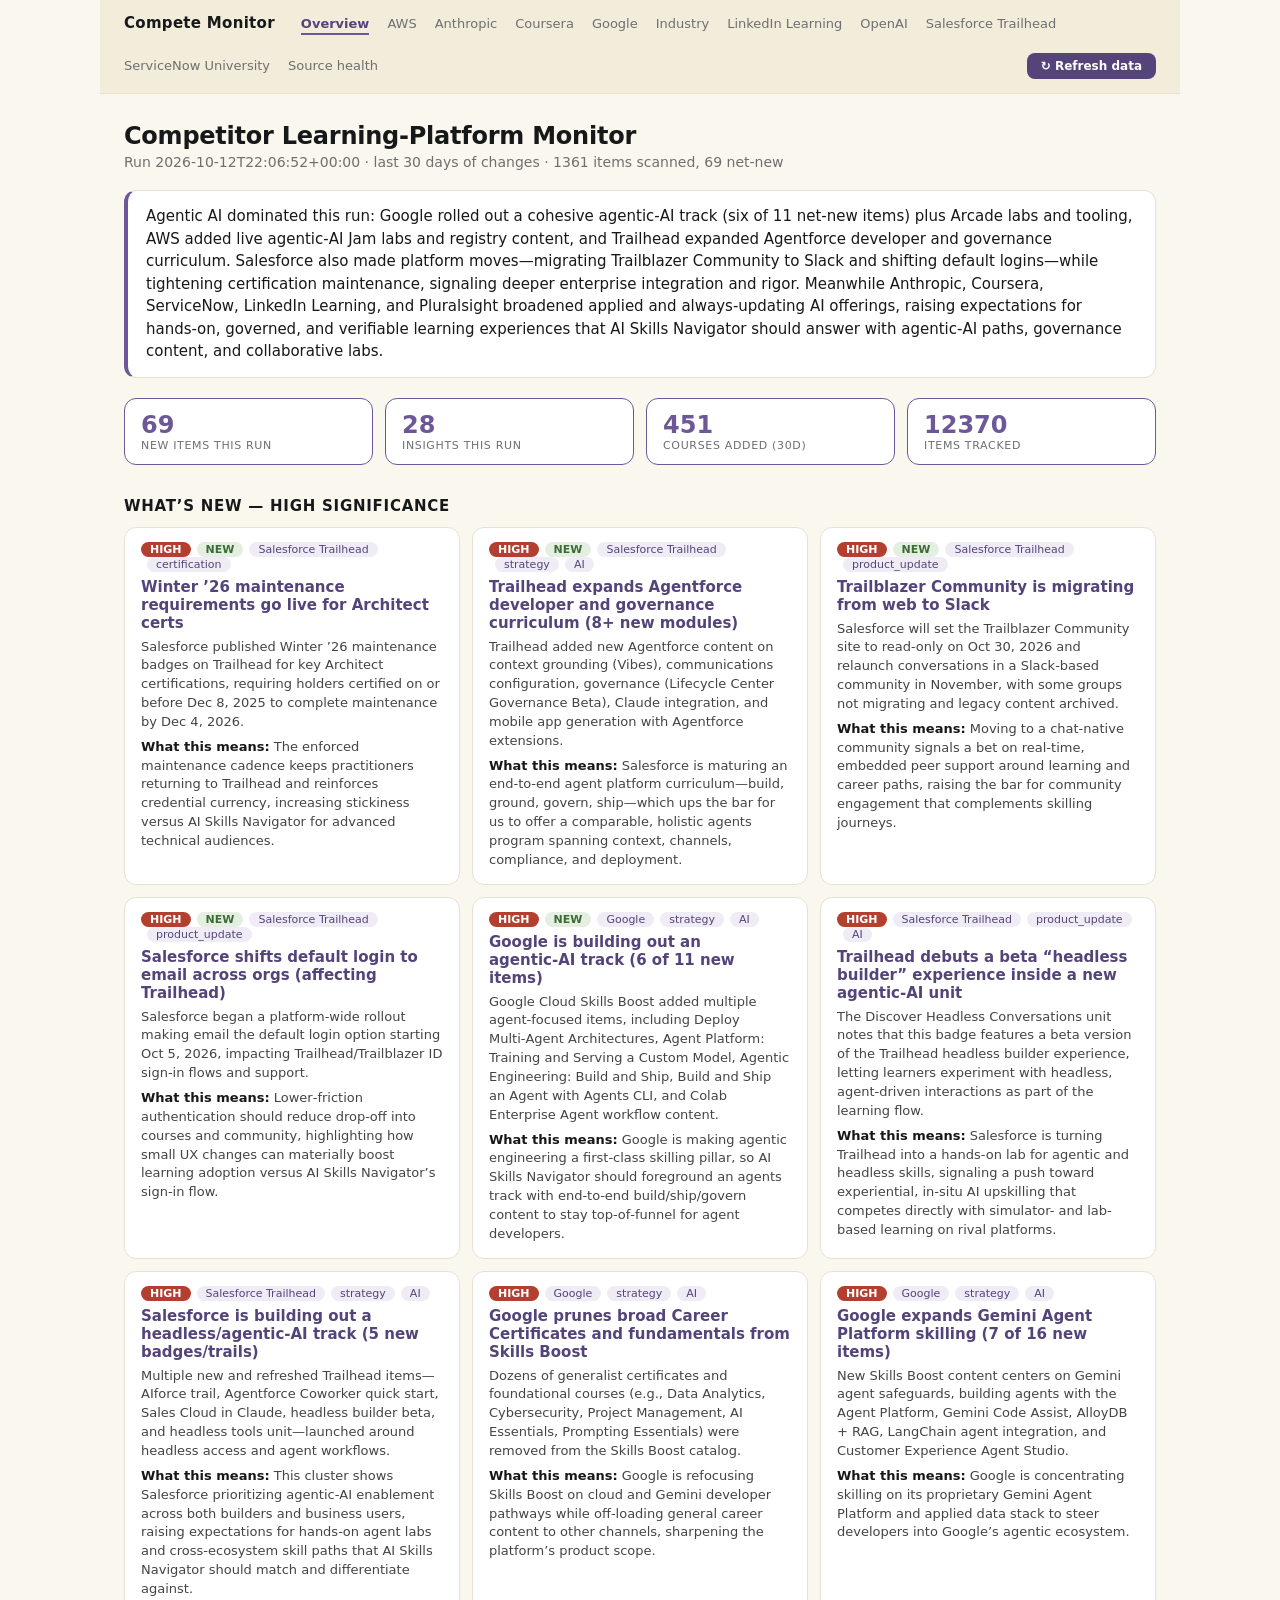
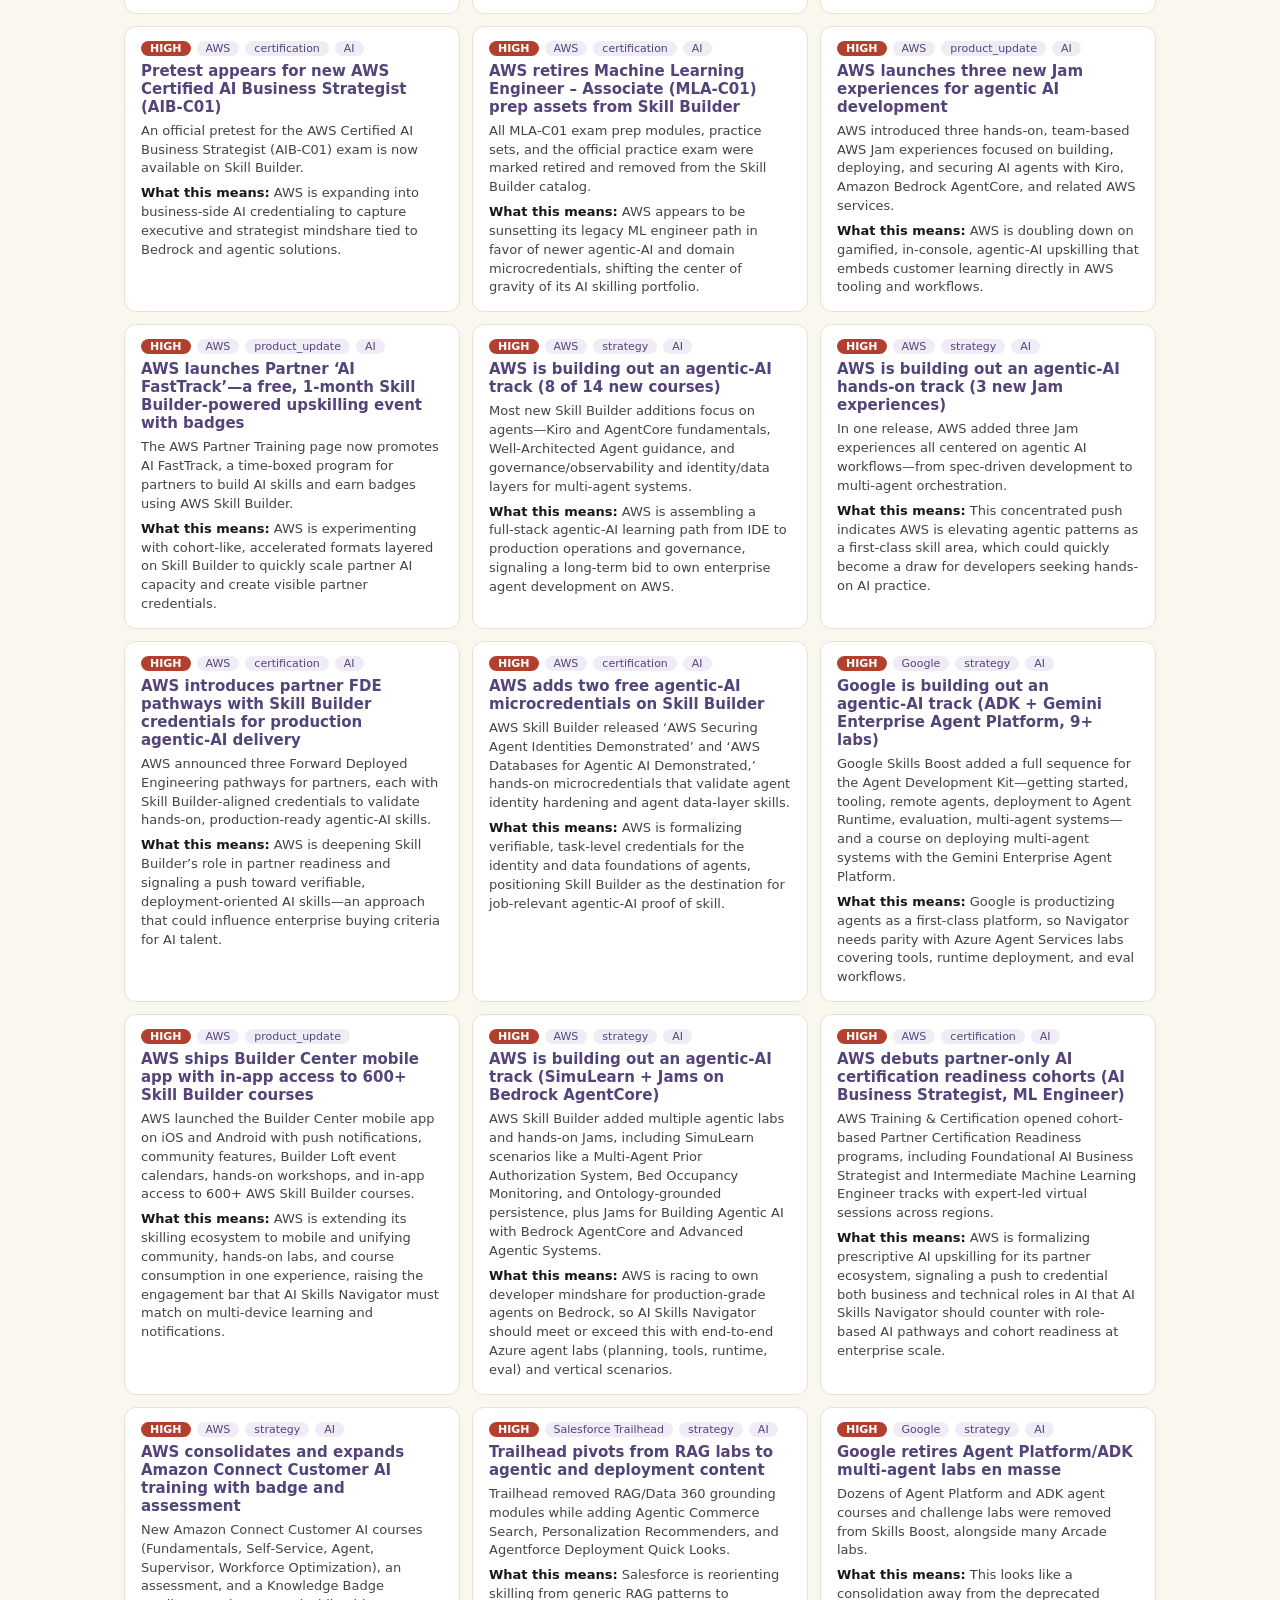
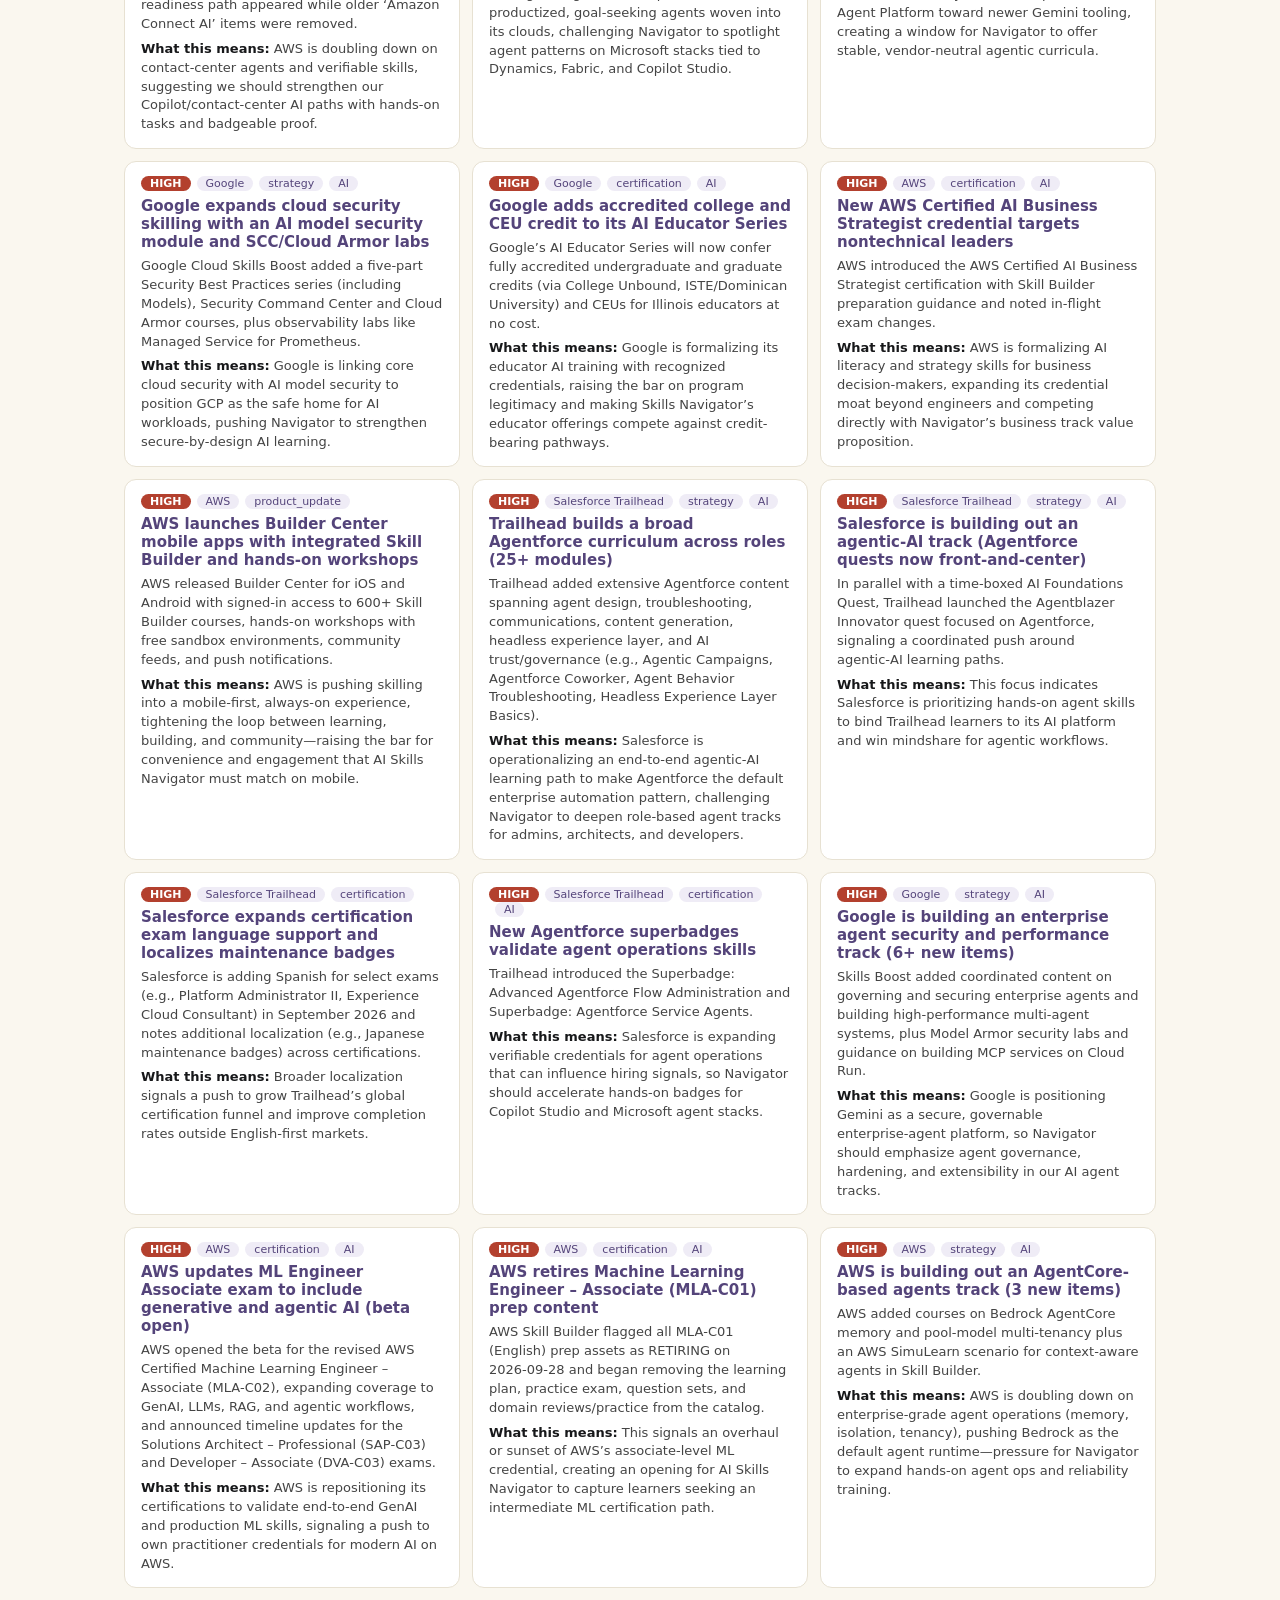
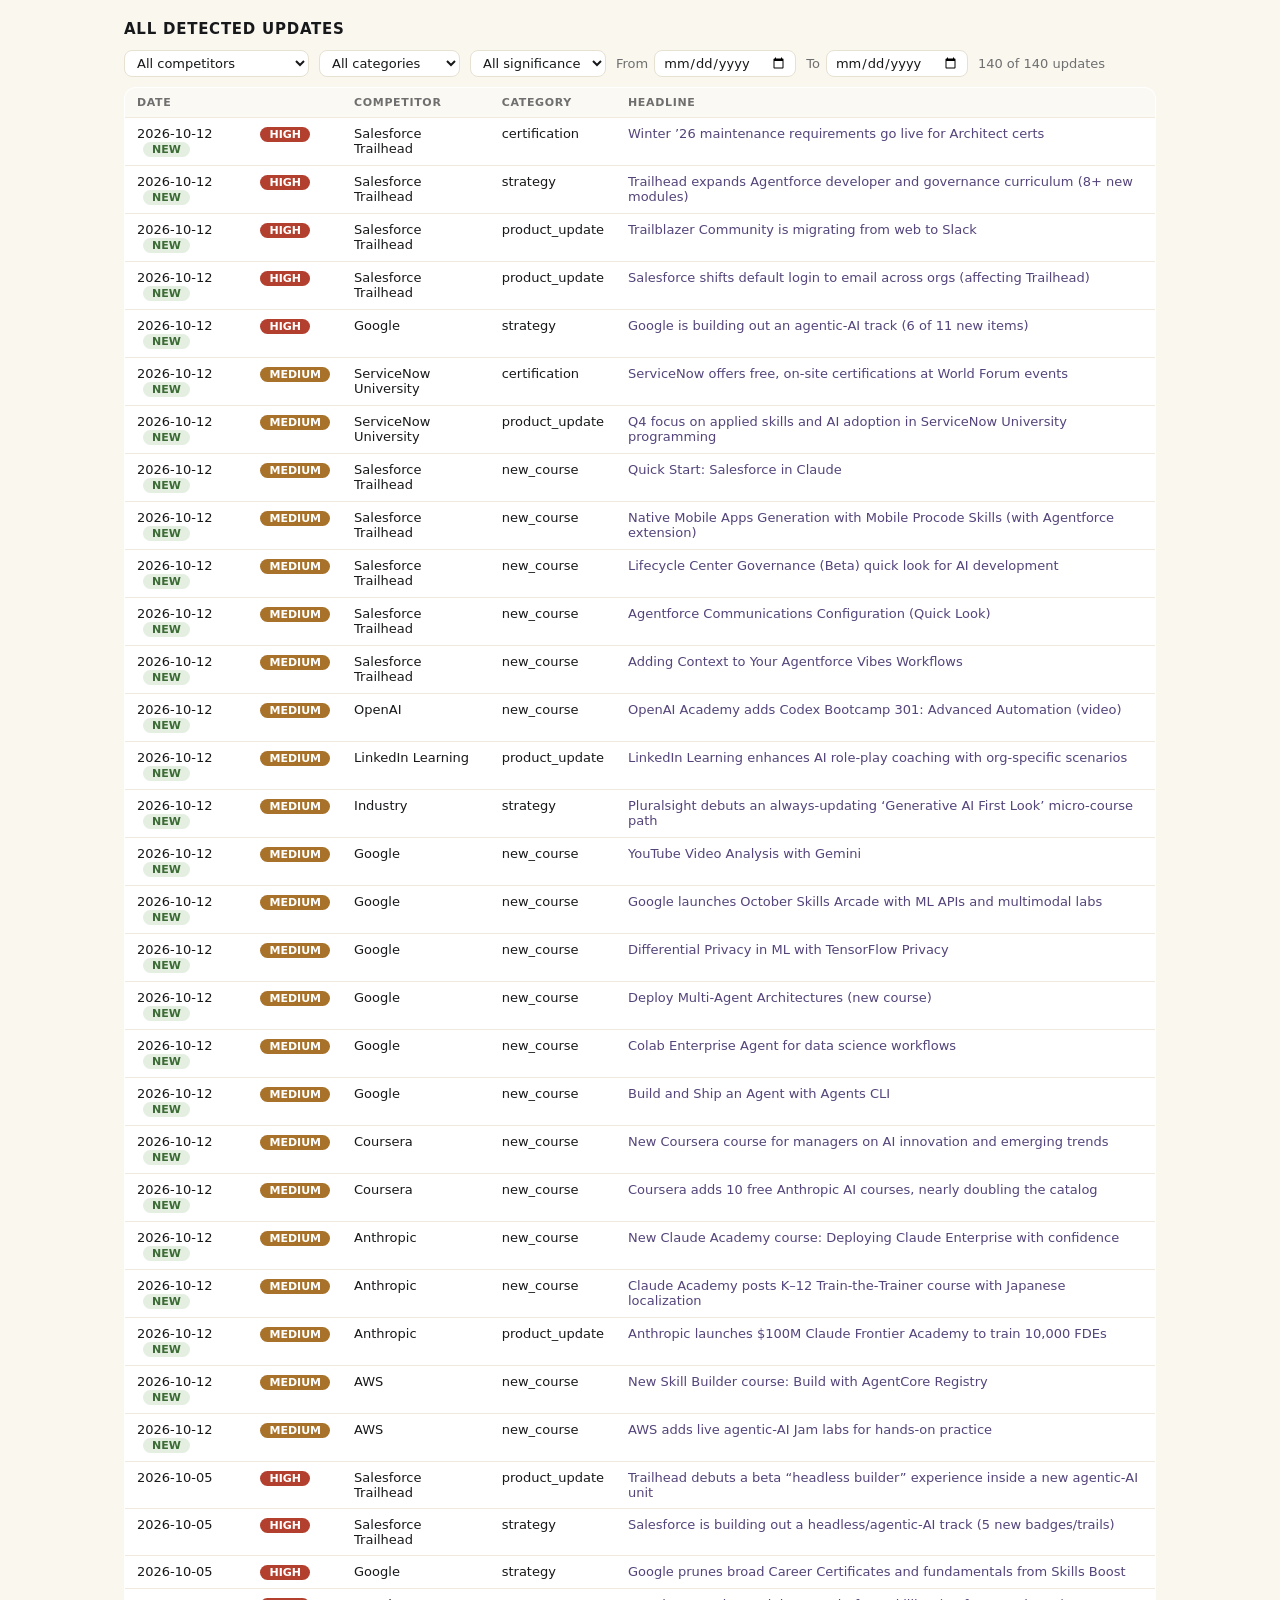
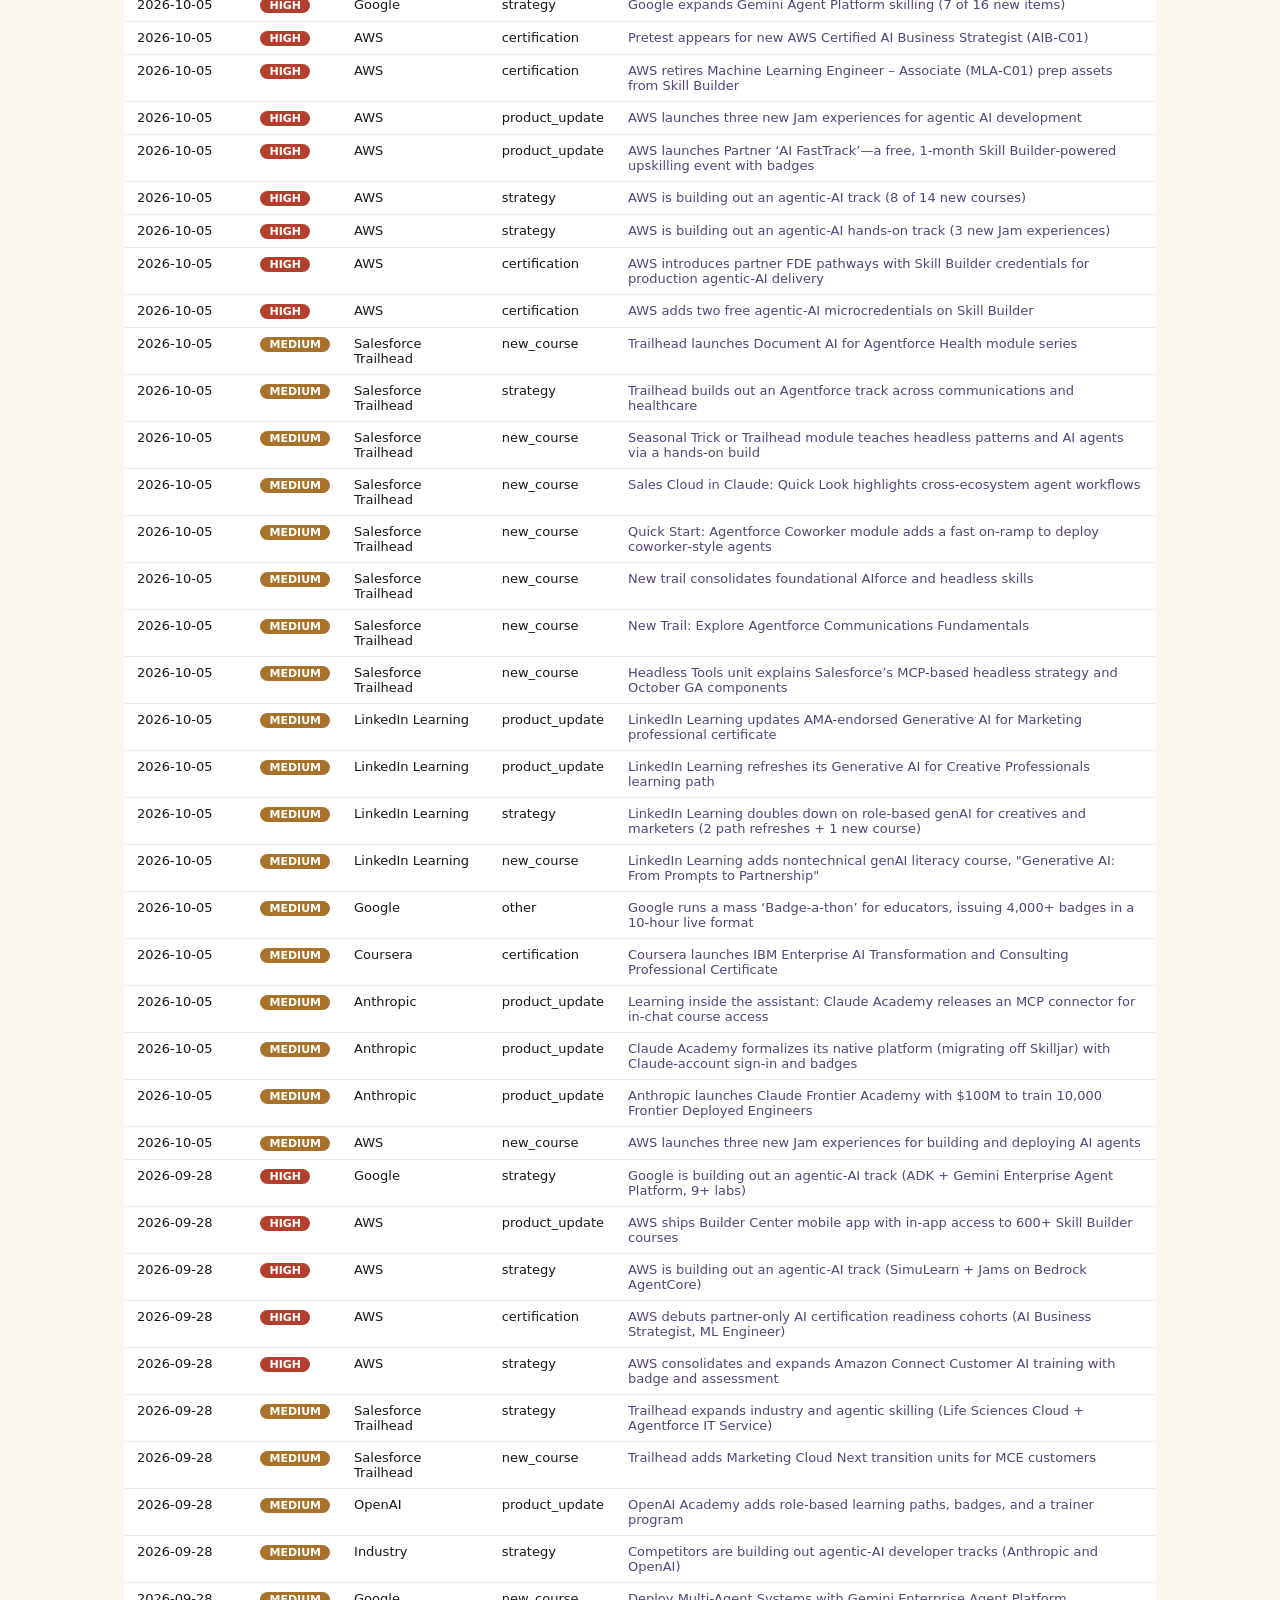
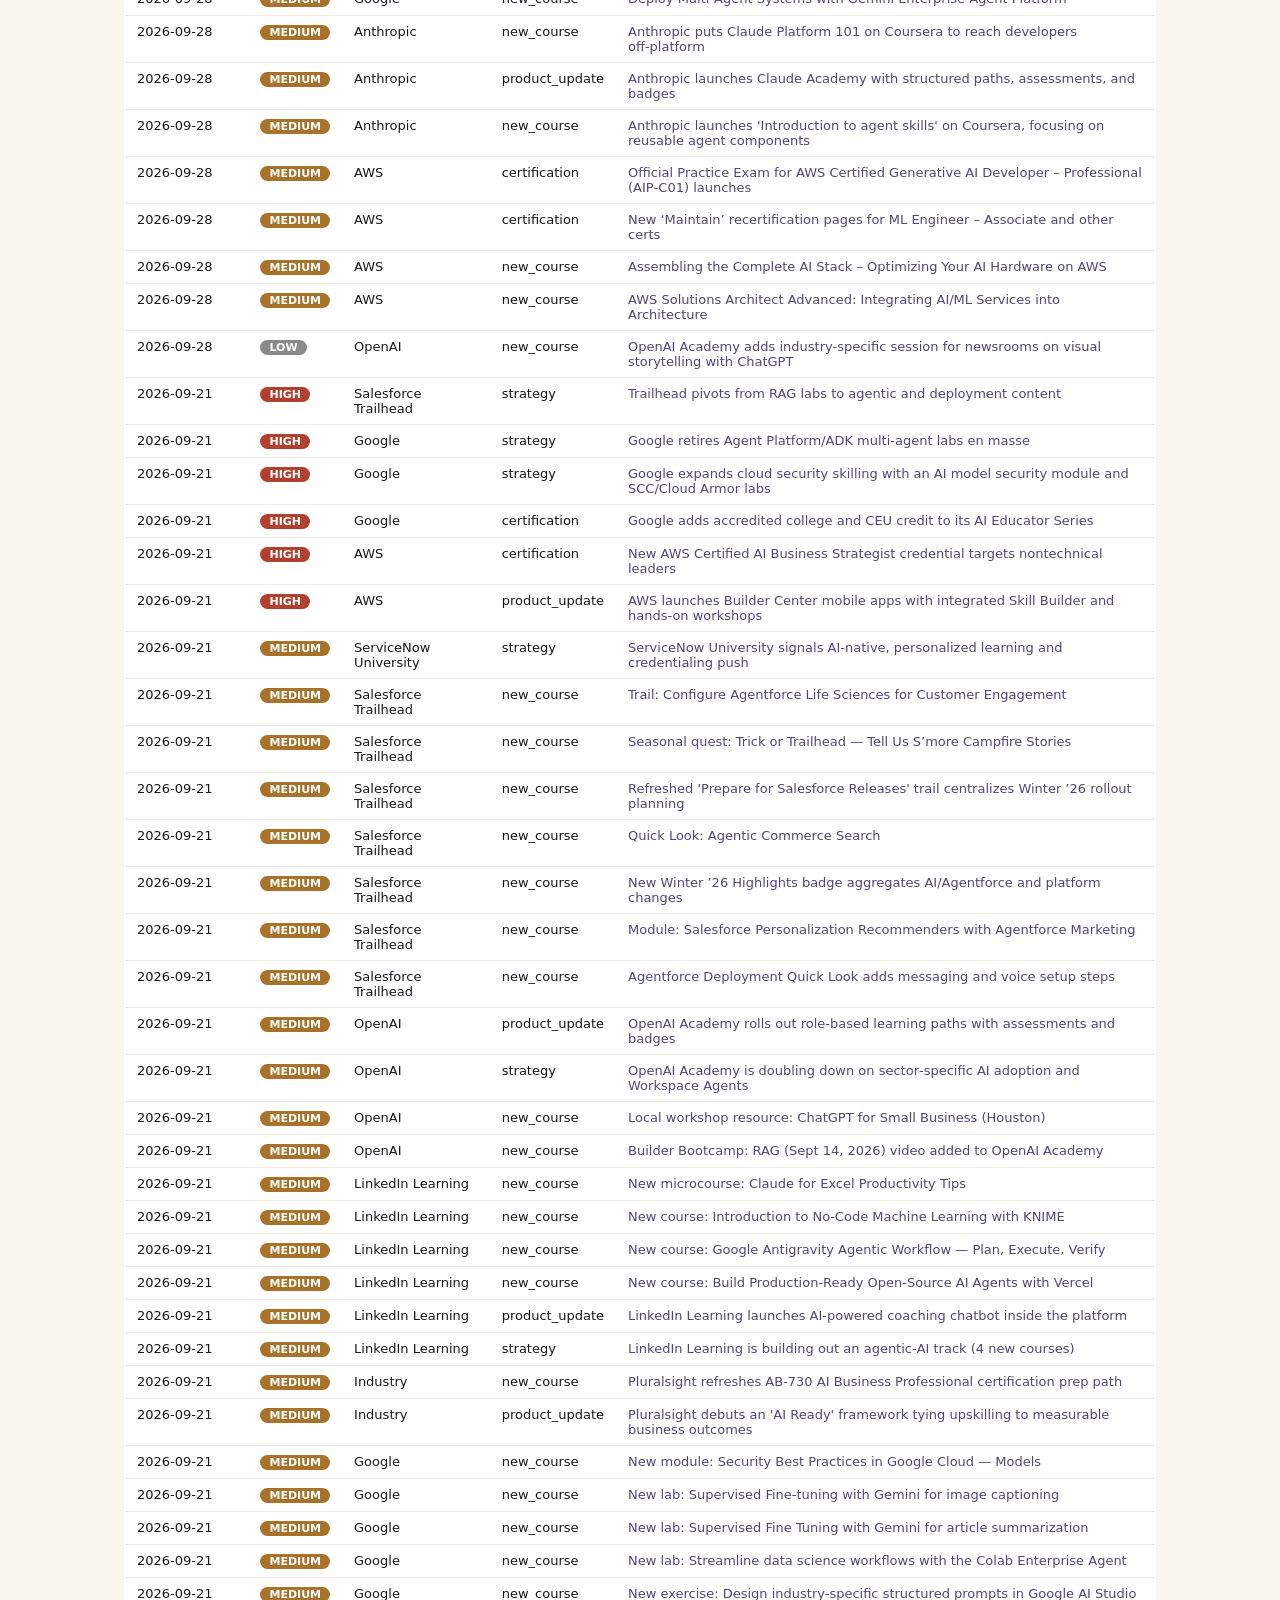
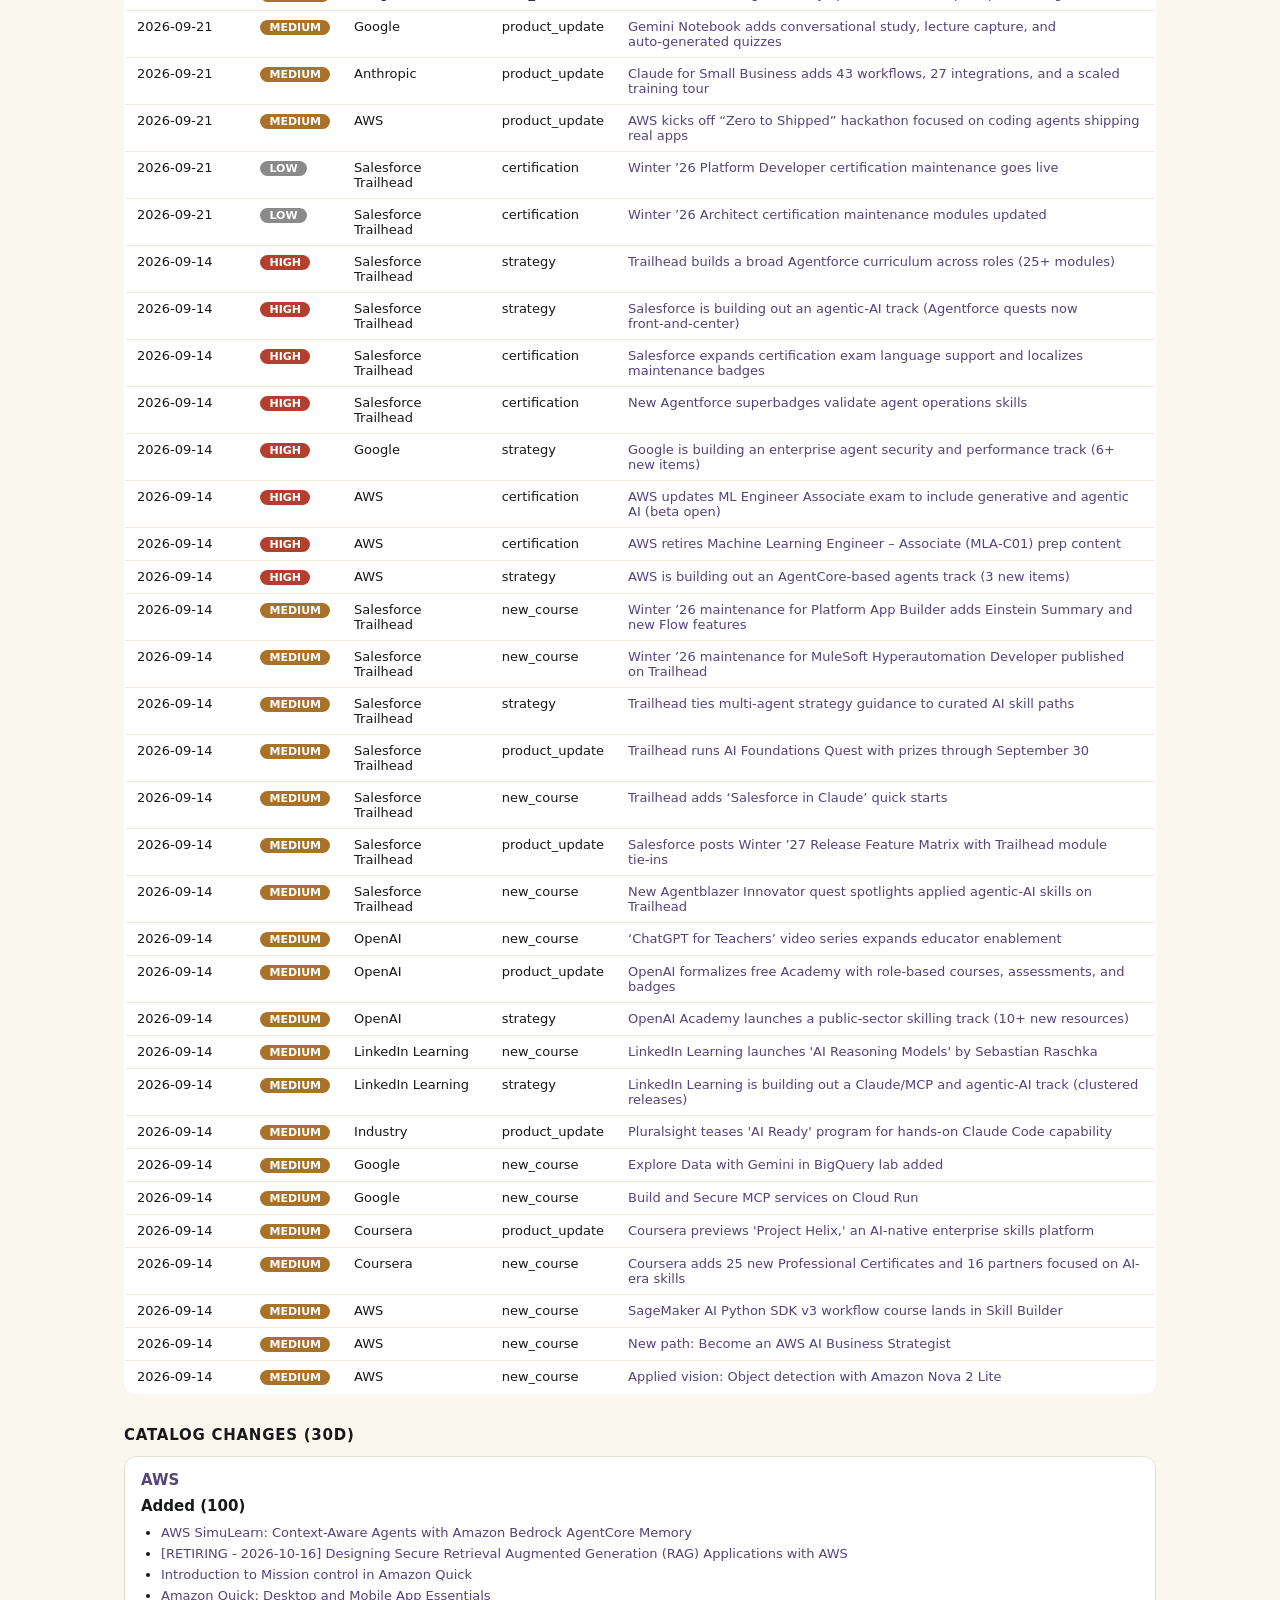
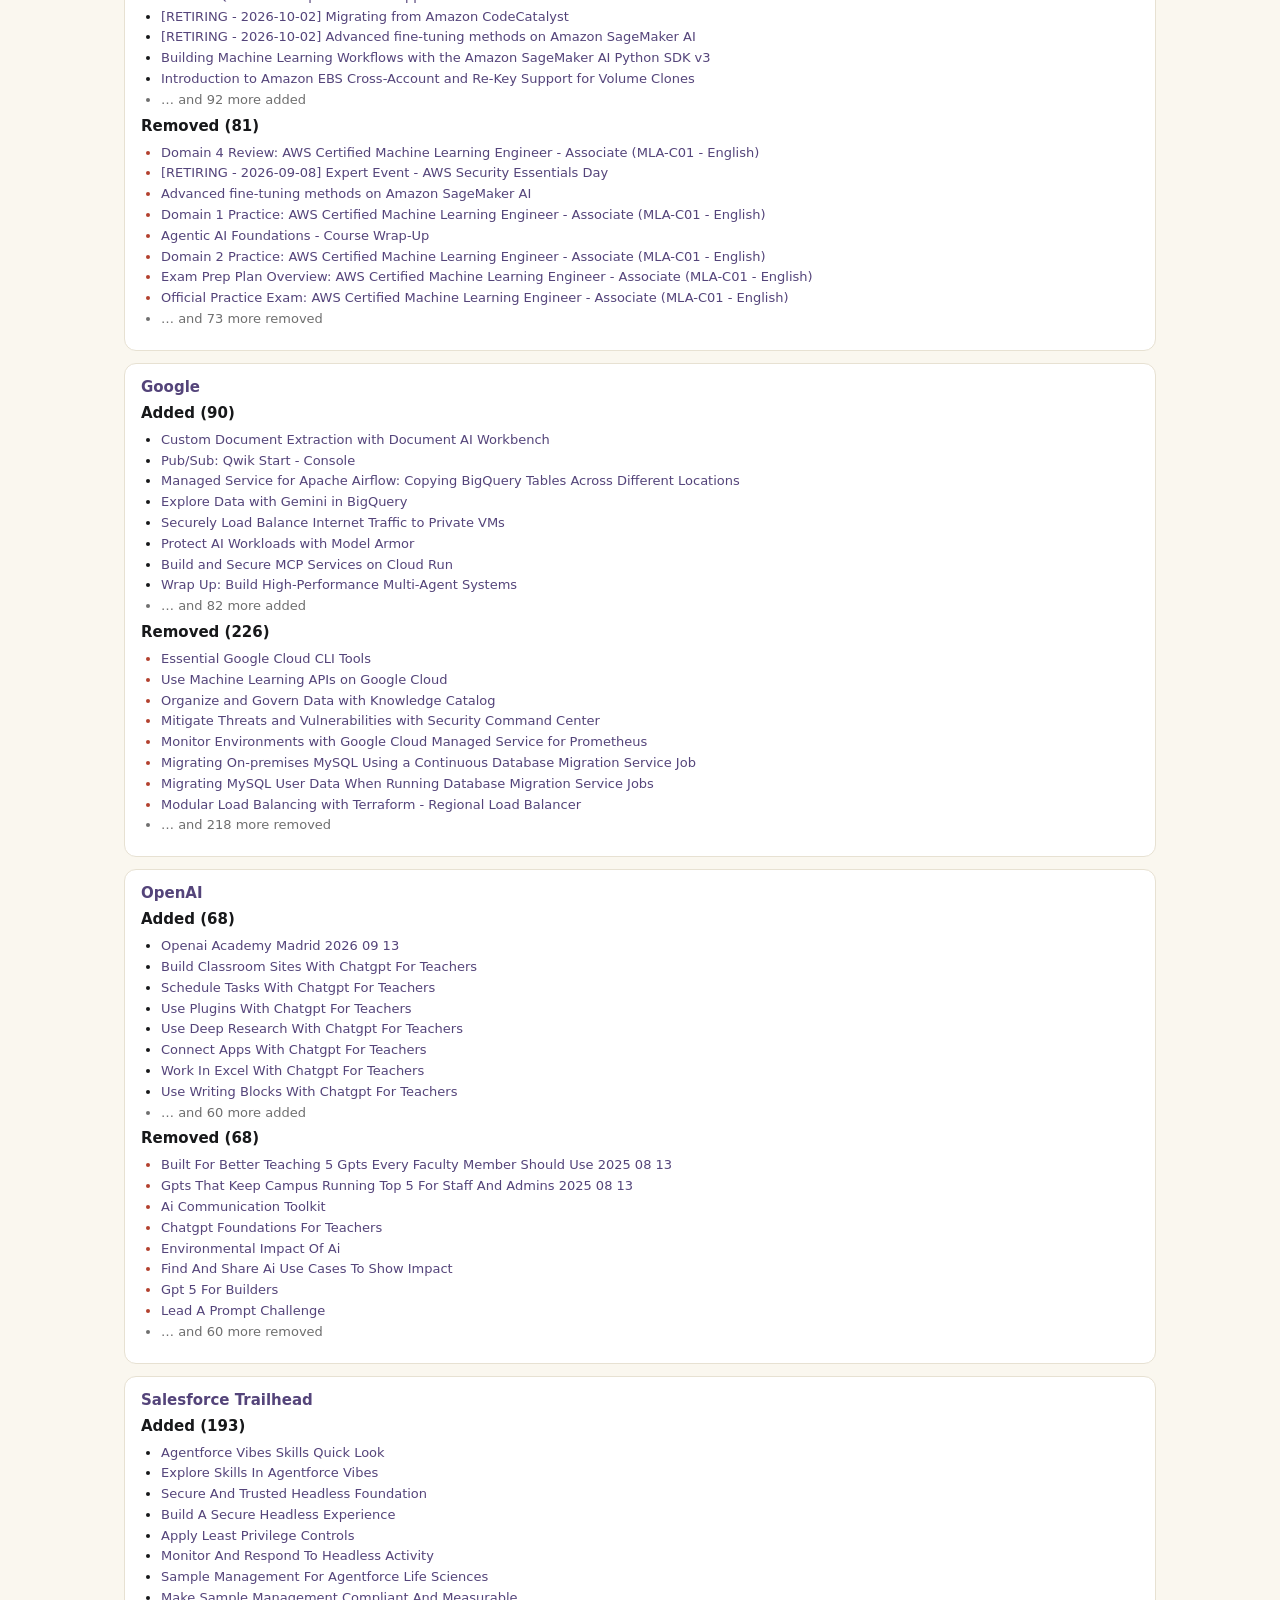
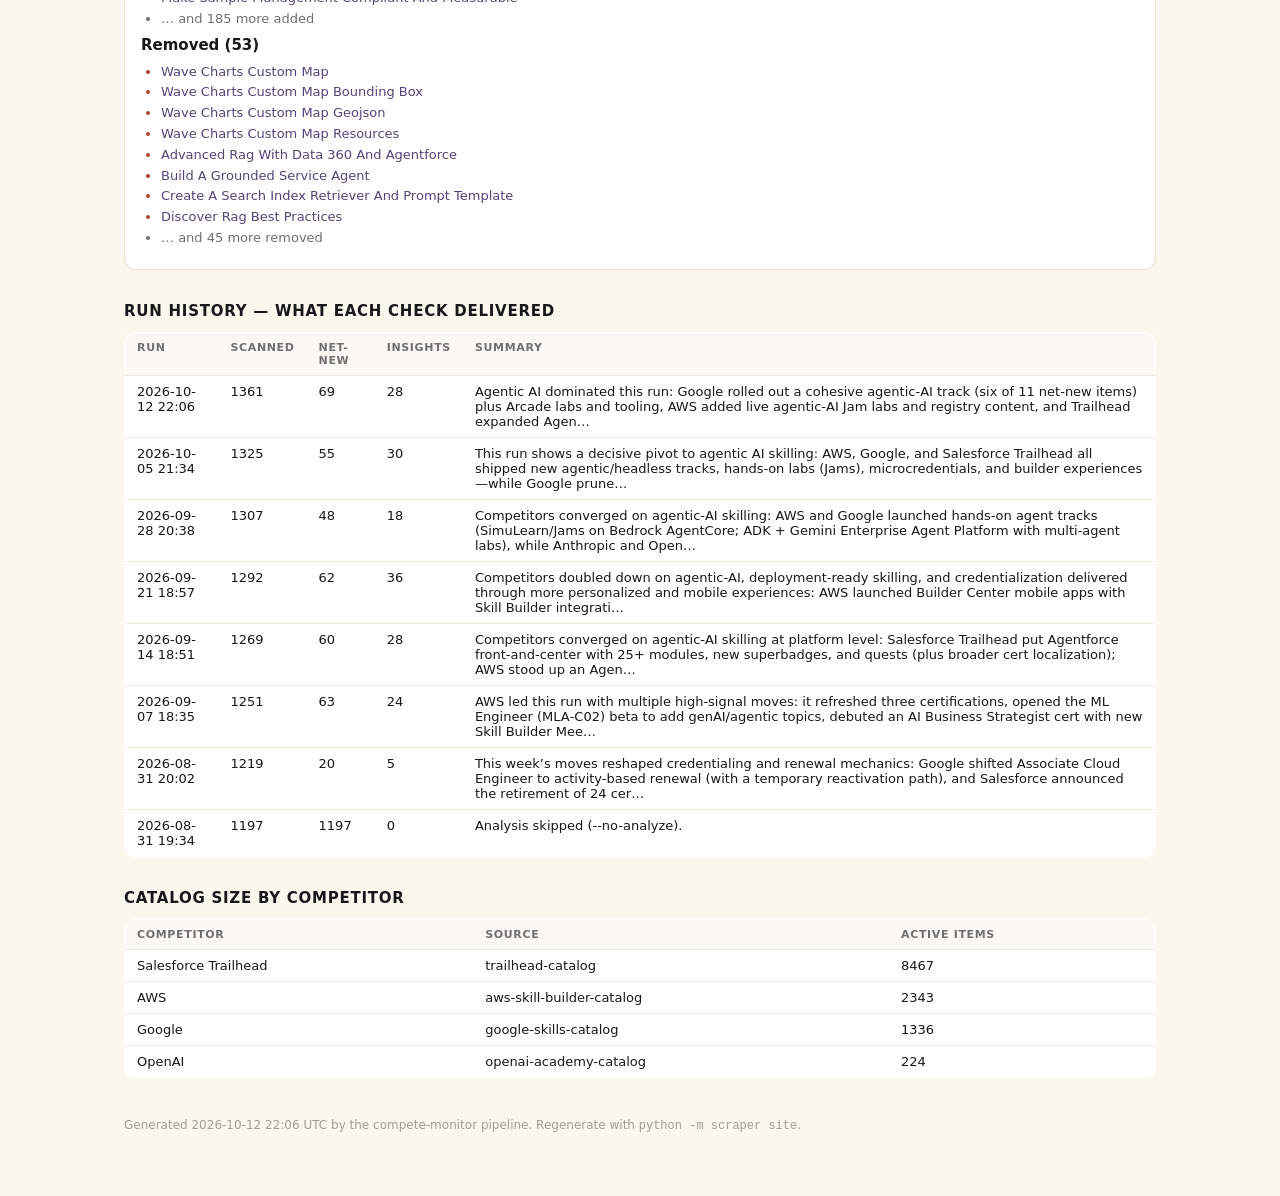
==== commit 5dab5b8d: "Dashboard update 2026-10-12T22:06Z" ====
--- a/index.html
+++ b/index.html
@@ -94,7 +94,7 @@
 </head>
 <body>
 <div class="wrap"><nav><a class="brand" href="index.html">Compete Monitor</a><a href="index.html" class="active">Overview</a><a href="competitor-aws.html">AWS</a><a href="competitor-anthropic.html">Anthropic</a><a href="competitor-coursera.html">Coursera</a><a href="competitor-google.html">Google</a><a href="competitor-industry.html">Industry</a><a href="competitor-linkedin-learning.html">LinkedIn Learning</a><a href="competitor-openai.html">OpenAI</a><a href="competitor-salesforce-trailhead.html">Salesforce Trailhead</a><a href="competitor-servicenow-university.html">ServiceNow University</a><a href="sources.html">Source health</a><a class="refresh" href="https://github.com/amyge0510/ASN-Compete-Dashboard/actions/workflows/monitor.yml" target="_blank" rel="noopener" title="Runs a fresh check (takes ~15 minutes); refresh this page afterwards">&#8635; Refresh data</a></nav>
-<h1>Competitor Learning-Platform Monitor</h1><div class="sub">Run 2026-10-05T21:34:58+00:00 &middot; last 30 days of changes &middot; 1325 items scanned, 55 net-new</div><div class="summary">This run shows a decisive pivot to agentic AI skilling: AWS, Google, and Salesforce Trailhead all shipped new agentic/headless tracks, hands‑on labs (Jams), microcredentials, and builder experiences—while Google pruned broad fundamentals to spotlight Gemini Agent Platform. AWS layered in partner production pathways and a free FastTrack, retired legacy ML Engineer prep, and previewed a business‑facing AI Strategist credential, signaling a push toward verifiable, role‑based credentials tied to shipping agents in production. Beyond the big three, Anthropic formalized Claude Academy with in‑assistant learning and badges, and LinkedIn Learning/Coursera refreshed role/industry paths—collectively raising the bar for AI Skills Navigator to accelerate agentic/headless learning journeys with hands‑on proof and partner‑to‑production enablement.</div><div class="kpis"><div class="kpi"><div class="n">55</div><div class="l">new items this run</div></div><div class="kpi"><div class="n">30</div><div class="l">insights this run</div></div><div class="kpi"><div class="n">532</div><div class="l">courses added (30d)</div></div><div class="kpi"><div class="n">12340</div><div class="l">items tracked</div></div></div><h2>What&rsquo;s new — high significance</h2><div class="cards"><div class="card"><div class="meta"><span class="badge" style="background:#b3402e">HIGH</span><span class="chip new">NEW</span><span class="chip">Salesforce Trailhead</span><span class="chip">product_update</span><span class="chip">AI</span></div><h3><a href="https://trailhead.salesforce.com/content/learn/modules/headless-360-use-a-conversation-to-build-an-agent/discover-headless-conversations">Trailhead debuts a beta “headless builder” experience inside a new agentic-AI unit</a></h3><p>The Discover Headless Conversations unit notes that this badge features a beta version of the Trailhead headless builder experience, letting learners experiment with headless, agent-driven interactions as part of the learning flow.</p><p><strong>What this means:</strong> Salesforce is turning Trailhead into a hands-on lab for agentic and headless skills, signaling a push toward experiential, in-situ AI upskilling that competes directly with simulator- and lab-based learning on rival platforms.</p></div><div class="card"><div class="meta"><span class="badge" style="background:#b3402e">HIGH</span><span class="chip new">NEW</span><span class="chip">Salesforce Trailhead</span><span class="chip">strategy</span><span class="chip">AI</span></div><h3><a href="https://trailhead.salesforce.com/content/learn/trails/get-started-with-aiforce">Salesforce is building out a headless/agentic‑AI track (5 new badges/trails)</a></h3><p>Multiple new and refreshed Trailhead items—AIforce trail, Agentforce Coworker quick start, Sales Cloud in Claude, headless builder beta, and headless tools unit—launched around headless access and agent workflows.</p><p><strong>What this means:</strong> This cluster shows Salesforce prioritizing agentic‑AI enablement across both builders and business users, raising expectations for hands‑on agent labs and cross‑ecosystem skill paths that AI Skills Navigator should match and differentiate against.</p></div><div class="card"><div class="meta"><span class="badge" style="background:#b3402e">HIGH</span><span class="chip new">NEW</span><span class="chip">Google</span><span class="chip">strategy</span><span class="chip">AI</span></div><h3><a href="https://www.skills.google/">Google prunes broad Career Certificates and fundamentals from Skills Boost</a></h3><p>Dozens of generalist certificates and foundational courses (e.g., Data Analytics, Cybersecurity, Project Management, AI Essentials, Prompting Essentials) were removed from the Skills Boost catalog.</p><p><strong>What this means:</strong> Google is refocusing Skills Boost on cloud and Gemini developer pathways while off‑loading general career content to other channels, sharpening the platform’s product scope.</p></div><div class="card"><div class="meta"><span class="badge" style="background:#b3402e">HIGH</span><span class="chip new">NEW</span><span class="chip">Google</span><span class="chip">strategy</span><span class="chip">AI</span></div><h3><a href="https://www.skills.google/focuses/90070">Google expands Gemini Agent Platform skilling (7 of 16 new items)</a></h3><p>New Skills Boost content centers on Gemini agent safeguards, building agents with the Agent Platform, Gemini Code Assist, AlloyDB + RAG, LangChain agent integration, and Customer Experience Agent Studio.</p><p><strong>What this means:</strong> Google is concentrating skilling on its proprietary Gemini Agent Platform and applied data stack to steer developers into Google’s agentic ecosystem.</p></div><div class="card"><div class="meta"><span class="badge" style="background:#b3402e">HIGH</span><span class="chip new">NEW</span><span class="chip">AWS</span><span class="chip">certification</span><span class="chip">AI</span></div><h3><a href="https://skillbuilder.aws/learn/4RWJPR43TB/official-pretest-aws-certified-ai-business-strategist-aibc01--english/95NK9BHSXT">Pretest appears for new AWS Certified AI Business Strategist (AIB‑C01)</a></h3><p>An official pretest for the AWS Certified AI Business Strategist (AIB‑C01) exam is now available on Skill Builder.</p><p><strong>What this means:</strong> AWS is expanding into business‑side AI credentialing to capture executive and strategist mindshare tied to Bedrock and agentic solutions.</p></div><div class="card"><div class="meta"><span class="badge" style="background:#b3402e">HIGH</span><span class="chip new">NEW</span><span class="chip">AWS</span><span class="chip">certification</span><span class="chip">AI</span></div><h3><a href="https://skillbuilder.aws/">AWS retires Machine Learning Engineer – Associate (MLA‑C01) prep assets from Skill Builder</a></h3><p>All MLA‑C01 exam prep modules, practice sets, and the official practice exam were marked retired and removed from the Skill Builder catalog.</p><p><strong>What this means:</strong> AWS appears to be sunsetting its legacy ML engineer path in favor of newer agentic‑AI and domain microcredentials, shifting the center of gravity of its AI skilling portfolio.</p></div><div class="card"><div class="meta"><span class="badge" style="background:#b3402e">HIGH</span><span class="chip new">NEW</span><span class="chip">AWS</span><span class="chip">product_update</span><span class="chip">AI</span></div><h3><a href="https://aws.amazon.com/blogs/training-and-certification/build-deploy-and-harden-ai-agents-three-new-aws-jam-experiences-now-available/">AWS launches three new Jam experiences for agentic AI development</a></h3><p>AWS introduced three hands-on, team-based AWS Jam experiences focused on building, deploying, and securing AI agents with Kiro, Amazon Bedrock AgentCore, and related AWS services.</p><p><strong>What this means:</strong> AWS is doubling down on gamified, in-console, agentic‑AI upskilling that embeds customer learning directly in AWS tooling and workflows.</p></div><div class="card"><div class="meta"><span class="badge" style="background:#b3402e">HIGH</span><span class="chip new">NEW</span><span class="chip">AWS</span><span class="chip">product_update</span><span class="chip">AI</span></div><h3><a href="https://aws.amazon.com/partners/training/">AWS launches Partner ‘AI FastTrack’—a free, 1‑month Skill Builder‑powered upskilling event with badges</a></h3><p>The AWS Partner Training page now promotes AI FastTrack, a time‑boxed program for partners to build AI skills and earn badges using AWS Skill Builder.</p><p><strong>What this means:</strong> AWS is experimenting with cohort‑like, accelerated formats layered on Skill Builder to quickly scale partner AI capacity and create visible partner credentials.</p></div><div class="card"><div class="meta"><span class="badge" style="background:#b3402e">HIGH</span><span class="chip new">NEW</span><span class="chip">AWS</span><span class="chip">strategy</span><span class="chip">AI</span></div><h3><a href="https://skillbuilder.aws/learn/W5AEZ7KY9V/introduction-to-aws-wellarchitected-agent/96Y88K2FTV">AWS is building out an agentic‑AI track (8 of 14 new courses)</a></h3><p>Most new Skill Builder additions focus on agents—Kiro and AgentCore fundamentals, Well‑Architected Agent guidance, and governance/observability and identity/data layers for multi‑agent systems.</p><p><strong>What this means:</strong> AWS is assembling a full‑stack agentic‑AI learning path from IDE to production operations and governance, signaling a long‑term bid to own enterprise agent development on AWS.</p></div><div class="card"><div class="meta"><span class="badge" style="background:#b3402e">HIGH</span><span class="chip new">NEW</span><span class="chip">AWS</span><span class="chip">strategy</span><span class="chip">AI</span></div><h3><a href="https://aws.amazon.com/blogs/training-and-certification/">AWS is building out an agentic-AI hands-on track (3 new Jam experiences)</a></h3><p>In one release, AWS added three Jam experiences all centered on agentic AI workflows—from spec-driven development to multi-agent orchestration.</p><p><strong>What this means:</strong> This concentrated push indicates AWS is elevating agentic patterns as a first-class skill area, which could quickly become a draw for developers seeking hands-on AI practice.</p></div><div class="card"><div class="meta"><span class="badge" style="background:#b3402e">HIGH</span><span class="chip new">NEW</span><span class="chip">AWS</span><span class="chip">certification</span><span class="chip">AI</span></div><h3><a href="https://aws.amazon.com/blogs/apn/category/post-types/announcements/">AWS introduces partner FDE pathways with Skill Builder credentials for production agentic‑AI delivery</a></h3><p>AWS announced three Forward Deployed Engineering pathways for partners, each with Skill Builder‑aligned credentials to validate hands‑on, production‑ready agentic‑AI skills.</p><p><strong>What this means:</strong> AWS is deepening Skill Builder’s role in partner readiness and signaling a push toward verifiable, deployment‑oriented AI skills—an approach that could influence enterprise buying criteria for AI talent.</p></div><div class="card"><div class="meta"><span class="badge" style="background:#b3402e">HIGH</span><span class="chip new">NEW</span><span class="chip">AWS</span><span class="chip">certification</span><span class="chip">AI</span></div><h3><a href="https://aws.amazon.com/blogs/training-and-certification/prove-your-agentic-ai-skills-two-new-microcredentials-now-available/">AWS adds two free agentic‑AI microcredentials on Skill Builder</a></h3><p>AWS Skill Builder released ‘AWS Securing Agent Identities Demonstrated’ and ‘AWS Databases for Agentic AI Demonstrated,’ hands‑on microcredentials that validate agent identity hardening and agent data-layer skills.</p><p><strong>What this means:</strong> AWS is formalizing verifiable, task‑level credentials for the identity and data foundations of agents, positioning Skill Builder as the destination for job‑relevant agentic‑AI proof of skill.</p></div><div class="card"><div class="meta"><span class="badge" style="background:#b3402e">HIGH</span><span class="chip">Google</span><span class="chip">strategy</span><span class="chip">AI</span></div><h3><a href="https://www.skills.google/course_templates/1275">Google is building out an agentic‑AI track (ADK + Gemini Enterprise Agent Platform, 9+ labs)</a></h3><p>Google Skills Boost added a full sequence for the Agent Development Kit—getting started, tooling, remote agents, deployment to Agent Runtime, evaluation, multi‑agent systems—and a course on deploying multi‑agent systems with the Gemini Enterprise Agent Platform.</p><p><strong>What this means:</strong> Google is productizing agents as a first‑class platform, so Navigator needs parity with Azure Agent Services labs covering tools, runtime deployment, and eval workflows.</p></div><div class="card"><div class="meta"><span class="badge" style="background:#b3402e">HIGH</span><span class="chip">AWS</span><span class="chip">product_update</span></div><h3><a href="https://aws.amazon.com/about-aws/whats-new/2026/09/aws-builder-center-now-available-as-mobile-app/">AWS ships Builder Center mobile app with in‑app access to 600+ Skill Builder courses</a></h3><p>AWS launched the Builder Center mobile app on iOS and Android with push notifications, community features, Builder Loft event calendars, hands-on workshops, and in‑app access to 600+ AWS Skill Builder courses.</p><p><strong>What this means:</strong> AWS is extending its skilling ecosystem to mobile and unifying community, hands‑on labs, and course consumption in one experience, raising the engagement bar that AI Skills Navigator must match on multi‑device learning and notifications.</p></div><div class="card"><div class="meta"><span class="badge" style="background:#b3402e">HIGH</span><span class="chip">AWS</span><span class="chip">strategy</span><span class="chip">AI</span></div><h3><a href="https://skillbuilder.aws/learn/PERHND6KCZ/aws-jam--building-agentic-ai-with-amazon-bedrock-agentcore/35TP95Y4RY">AWS is building out an agentic‑AI track (SimuLearn + Jams on Bedrock AgentCore)</a></h3><p>AWS Skill Builder added multiple agentic labs and hands‑on Jams, including SimuLearn scenarios like a Multi‑Agent Prior Authorization System, Bed Occupancy Monitoring, and Ontology‑grounded persistence, plus Jams for Building Agentic AI with Bedrock AgentCore and Advanced Agentic Systems.</p><p><strong>What this means:</strong> AWS is racing to own developer mindshare for production‑grade agents on Bedrock, so AI Skills Navigator should meet or exceed this with end‑to‑end Azure agent labs (planning, tools, runtime, eval) and vertical scenarios.</p></div><div class="card"><div class="meta"><span class="badge" style="background:#b3402e">HIGH</span><span class="chip">AWS</span><span class="chip">certification</span><span class="chip">AI</span></div><h3><a href="https://aws.amazon.com/partners/training/certification/">AWS debuts partner-only AI certification readiness cohorts (AI Business Strategist, ML Engineer)</a></h3><p>AWS Training &amp; Certification opened cohort-based Partner Certification Readiness programs, including Foundational AI Business Strategist and Intermediate Machine Learning Engineer tracks with expert-led virtual sessions across regions.</p><p><strong>What this means:</strong> AWS is formalizing prescriptive AI upskilling for its partner ecosystem, signaling a push to credential both business and technical roles in AI that AI Skills Navigator should counter with role-based AI pathways and cohort readiness at enterprise scale.</p></div><div class="card"><div class="meta"><span class="badge" style="background:#b3402e">HIGH</span><span class="chip">AWS</span><span class="chip">strategy</span><span class="chip">AI</span></div><h3><a href="https://skillbuilder.aws/learning-plan/C75KRNZ9N7/amazon-connect-customer-ai-fundamentals--knowledge-badge-readiness-path/D56C11BKKD">AWS consolidates and expands Amazon Connect Customer AI training with badge and assessment</a></h3><p>New Amazon Connect Customer AI courses (Fundamentals, Self‑Service, Agent, Supervisor, Workforce Optimization), an assessment, and a Knowledge Badge readiness path appeared while older ‘Amazon Connect AI’ items were removed.</p><p><strong>What this means:</strong> AWS is doubling down on contact‑center agents and verifiable skills, suggesting we should strengthen our Copilot/contact‑center AI paths with hands‑on tasks and badgeable proof.</p></div><div class="card"><div class="meta"><span class="badge" style="background:#b3402e">HIGH</span><span class="chip">Salesforce Trailhead</span><span class="chip">strategy</span><span class="chip">AI</span></div><h3><a href="https://trailhead.salesforce.com/content/learn/modules/agentic-commerce-search-quick-look">Trailhead pivots from RAG labs to agentic and deployment content</a></h3><p>Trailhead removed RAG/Data 360 grounding modules while adding Agentic Commerce Search, Personalization Recommenders, and Agentforce Deployment Quick Looks.</p><p><strong>What this means:</strong> Salesforce is reorienting skilling from generic RAG patterns to productized, goal‑seeking agents woven into its clouds, challenging Navigator to spotlight agent patterns on Microsoft stacks tied to Dynamics, Fabric, and Copilot Studio.</p></div><div class="card"><div class="meta"><span class="badge" style="background:#b3402e">HIGH</span><span class="chip">Google</span><span class="chip">strategy</span><span class="chip">AI</span></div><h3><a href="https://www.skills.google/">Google retires Agent Platform/ADK multi-agent labs en masse</a></h3><p>Dozens of Agent Platform and ADK agent courses and challenge labs were removed from Skills Boost, alongside many Arcade labs.</p><p><strong>What this means:</strong> This looks like a consolidation away from the deprecated Agent Platform toward newer Gemini tooling, creating a window for Navigator to offer stable, vendor‑neutral agentic curricula.</p></div><div class="card"><div class="meta"><span class="badge" style="background:#b3402e">HIGH</span><span class="chip">Google</span><span class="chip">strategy</span><span class="chip">AI</span></div><h3><a href="https://www.skills.google/course_templates/1895">Google expands cloud security skilling with an AI model security module and SCC/Cloud Armor labs</a></h3><p>Google Cloud Skills Boost added a five‑part Security Best Practices series (including Models), Security Command Center and Cloud Armor courses, plus observability labs like Managed Service for Prometheus.</p><p><strong>What this means:</strong> Google is linking core cloud security with AI model security to position GCP as the safe home for AI workloads, pushing Navigator to strengthen secure‑by‑design AI learning.</p></div><div class="card"><div class="meta"><span class="badge" style="background:#b3402e">HIGH</span><span class="chip">Google</span><span class="chip">certification</span><span class="chip">AI</span></div><h3><a href="https://blog.google/products-and-platforms/products/education/college-credit-ai-educator-series/">Google adds accredited college and CEU credit to its AI Educator Series</a></h3><p>Google’s AI Educator Series will now confer fully accredited undergraduate and graduate credits (via College Unbound, ISTE/Dominican University) and CEUs for Illinois educators at no cost.</p><p><strong>What this means:</strong> Google is formalizing its educator AI training with recognized credentials, raising the bar on program legitimacy and making Skills Navigator’s educator offerings compete against credit-bearing pathways.</p></div><div class="card"><div class="meta"><span class="badge" style="background:#b3402e">HIGH</span><span class="chip">AWS</span><span class="chip">certification</span><span class="chip">AI</span></div><h3><a href="https://builder.aws.com/content/3JTUwe7A9dlfH5x0kPS4cJAyCMo/aws-certification-updates-you-might-have-missed-september-2026">New AWS Certified AI Business Strategist credential targets nontechnical leaders</a></h3><p>AWS introduced the AWS Certified AI Business Strategist certification with Skill Builder preparation guidance and noted in-flight exam changes.</p><p><strong>What this means:</strong> AWS is formalizing AI literacy and strategy skills for business decision-makers, expanding its credential moat beyond engineers and competing directly with Navigator’s business track value proposition.</p></div><div class="card"><div class="meta"><span class="badge" style="background:#b3402e">HIGH</span><span class="chip">AWS</span><span class="chip">product_update</span></div><h3><a href="https://aws.amazon.com/blogs/aws/aws-weekly-roundup-aws-builder-center-mobile-apps-amazon-connect-talent-ga-amazon-corretto-27-and-more-september-14-2026/">AWS launches Builder Center mobile apps with integrated Skill Builder and hands-on workshops</a></h3><p>AWS released Builder Center for iOS and Android with signed-in access to 600+ Skill Builder courses, hands-on workshops with free sandbox environments, community feeds, and push notifications.</p><p><strong>What this means:</strong> AWS is pushing skilling into a mobile-first, always-on experience, tightening the loop between learning, building, and community—raising the bar for convenience and engagement that AI Skills Navigator must match on mobile.</p></div><div class="card"><div class="meta"><span class="badge" style="background:#b3402e">HIGH</span><span class="chip">Salesforce Trailhead</span><span class="chip">strategy</span><span class="chip">AI</span></div><h3><a href="https://trailhead.salesforce.com/content/learn/modules/agentic-campaigns">Trailhead builds a broad Agentforce curriculum across roles (25+ modules)</a></h3><p>Trailhead added extensive Agentforce content spanning agent design, troubleshooting, communications, content generation, headless experience layer, and AI trust/governance (e.g., Agentic Campaigns, Agentforce Coworker, Agent Behavior Troubleshooting, Headless Experience Layer Basics).</p><p><strong>What this means:</strong> Salesforce is operationalizing an end‑to‑end agentic‑AI learning path to make Agentforce the default enterprise automation pattern, challenging Navigator to deepen role‑based agent tracks for admins, architects, and developers.</p></div><div class="card"><div class="meta"><span class="badge" style="background:#b3402e">HIGH</span><span class="chip">Salesforce Trailhead</span><span class="chip">strategy</span><span class="chip">AI</span></div><h3><a href="https://trailhead.salesforce.com/users/teamtrailhead/trailmixes/quest-become-an-agentblazer-innovator-sept-nov-26">Salesforce is building out an agentic‑AI track (Agentforce quests now front‑and‑center)</a></h3><p>In parallel with a time‑boxed AI Foundations Quest, Trailhead launched the Agentblazer Innovator quest focused on Agentforce, signaling a coordinated push around agentic‑AI learning paths.</p><p><strong>What this means:</strong> This focus indicates Salesforce is prioritizing hands‑on agent skills to bind Trailhead learners to its AI platform and win mindshare for agentic workflows.</p></div><div class="card"><div class="meta"><span class="badge" style="background:#b3402e">HIGH</span><span class="chip">Salesforce Trailhead</span><span class="chip">certification</span></div><h3><a href="https://help.salesforce.com/s/articleView?id=005321511&amp;language=en_US&amp;type=1">Salesforce expands certification exam language support and localizes maintenance badges</a></h3><p>Salesforce is adding Spanish for select exams (e.g., Platform Administrator II, Experience Cloud Consultant) in September 2026 and notes additional localization (e.g., Japanese maintenance badges) across certifications.</p><p><strong>What this means:</strong> Broader localization signals a push to grow Trailhead’s global certification funnel and improve completion rates outside English‑first markets.</p></div><div class="card"><div class="meta"><span class="badge" style="background:#b3402e">HIGH</span><span class="chip">Salesforce Trailhead</span><span class="chip">certification</span><span class="chip">AI</span></div><h3><a href="https://trailhead.salesforce.com/content/learn/superbadges/superbadge-advanced-agentforce-flow-administration">New Agentforce superbadges validate agent operations skills</a></h3><p>Trailhead introduced the Superbadge: Advanced Agentforce Flow Administration and Superbadge: Agentforce Service Agents.</p><p><strong>What this means:</strong> Salesforce is expanding verifiable credentials for agent operations that can influence hiring signals, so Navigator should accelerate hands‑on badges for Copilot Studio and Microsoft agent stacks.</p></div><div class="card"><div class="meta"><span class="badge" style="background:#b3402e">HIGH</span><span class="chip">Google</span><span class="chip">strategy</span><span class="chip">AI</span></div><h3><a href="https://www.skills.google/course_templates/1887">Google is building an enterprise agent security and performance track (6+ new items)</a></h3><p>Skills Boost added coordinated content on governing and securing enterprise agents and building high‑performance multi‑agent systems, plus Model Armor security labs and guidance on building MCP services on Cloud Run.</p><p><strong>What this means:</strong> Google is positioning Gemini as a secure, governable enterprise‑agent platform, so Navigator should emphasize agent governance, hardening, and extensibility in our AI agent tracks.</p></div><div class="card"><div class="meta"><span class="badge" style="background:#b3402e">HIGH</span><span class="chip">AWS</span><span class="chip">certification</span><span class="chip">AI</span></div><h3><a href="https://aws.amazon.com/jp/blogs/news/september-2026-new-offerings/">AWS updates ML Engineer Associate exam to include generative and agentic AI (beta open)</a></h3><p>AWS opened the beta for the revised AWS Certified Machine Learning Engineer – Associate (MLA‑C02), expanding coverage to GenAI, LLMs, RAG, and agentic workflows, and announced timeline updates for the Solutions Architect – Professional (SAP‑C03) and Developer – Associate (DVA‑C03) exams.</p><p><strong>What this means:</strong> AWS is repositioning its certifications to validate end‑to‑end GenAI and production ML skills, signaling a push to own practitioner credentials for modern AI on AWS.</p></div><div class="card"><div class="meta"><span class="badge" style="background:#b3402e">HIGH</span><span class="chip">AWS</span><span class="chip">certification</span><span class="chip">AI</span></div><h3><a href="https://skillbuilder.aws/learning-plan/A2FGY8CH1P/retiring--20260928-exam-prep-plan-aws-certified-machine-learning-engineer--associate-mlac01--english/3YFU86SSKN">AWS retires Machine Learning Engineer – Associate (MLA‑C01) prep content</a></h3><p>AWS Skill Builder flagged all MLA‑C01 (English) prep assets as RETIRING on 2026‑09‑28 and began removing the learning plan, practice exam, question sets, and domain reviews/practice from the catalog.</p><p><strong>What this means:</strong> This signals an overhaul or sunset of AWS’s associate‑level ML credential, creating an opening for AI Skills Navigator to capture learners seeking an intermediate ML certification path.</p></div><div class="card"><div class="meta"><span class="badge" style="background:#b3402e">HIGH</span><span class="chip">AWS</span><span class="chip">strategy</span><span class="chip">AI</span></div><h3><a href="https://skillbuilder.aws/learn/JE1XQ7D1QK/shared-infrastructure-isolated-tenants-pool-model-multitenancy-with-amazon-bedrock-agentcore/SURTNG4MAM">AWS is building out an AgentCore-based agents track (3 new items)</a></h3><p>AWS added courses on Bedrock AgentCore memory and pool‑model multi‑tenancy plus an AWS SimuLearn scenario for context‑aware agents in Skill Builder.</p><p><strong>What this means:</strong> AWS is doubling down on enterprise‑grade agent operations (memory, isolation, tenancy), pushing Bedrock as the default agent runtime—pressure for Navigator to expand hands‑on agent ops and reliability training.</p></div><div class="card"><div class="meta"><span class="badge" style="background:#b3402e">HIGH</span><span class="chip">Salesforce Trailhead</span><span class="chip">product_update</span><span class="chip">AI</span></div><h3><a href="https://trailhead.salesforce.com/support/mcp">Trailhead launches a public MCP server for AI assistants to query Trailhead content</a></h3><p>Salesforce Trailhead released a free, open MCP server that lets AI assistants search and fetch official Trailhead content via content_search and fetch_content tools, with daily index refresh and no auth for public content.</p><p><strong>What this means:</strong> Trailhead is turning its catalog into an AI-addressable knowledge layer, signaling a push to deliver learning in-context through assistants and agent workflows that AI Skills Navigator should match with robust API/agent surfaces.</p></div><div class="card"><div class="meta"><span class="badge" style="background:#b3402e">HIGH</span><span class="chip">Salesforce Trailhead</span><span class="chip">strategy</span><span class="chip">AI</span></div><h3><a href="https://trailhead.salesforce.com/support/mcp">Trailhead is building out an MCP/Agentforce track across roles (2 course adds + open MCP server)</a></h3><p>Within the week, Trailhead launched a public MCP server and added MCP-focused content in both admin and sales learning paths.</p><p><strong>What this means:</strong> This signals a strategic bet on agentic-AI and in-assistant learning distribution across the Salesforce ecosystem, raising the bar for AI Skills Navigator’s agent integrations and cross-role AI paths.</p></div><div class="card"><div class="meta"><span class="badge" style="background:#b3402e">HIGH</span><span class="chip">Salesforce Trailhead</span><span class="chip">strategy</span><span class="chip">AI</span></div><h3><a href="https://trailhead.salesforce.com/content/learn/modules/unified-agentic-app-development-lifecycle">Salesforce is scaling Agentforce skilling across industries with governance and lifecycle content (15+ modules)</a></h3><p>Trailhead added new modules and trails on the unified agentic app development lifecycle, agent health monitoring, and Agentforce for Life Sciences, Financial Services, and Communications.</p><p><strong>What this means:</strong> Salesforce is productizing agentic AI by vertical and emphasizing observability and compliance, challenging us to deepen industry‑specific agent curricula and operations guidance for Copilot/Agents.</p></div><div class="card"><div class="meta"><span class="badge" style="background:#b3402e">HIGH</span><span class="chip">AWS</span><span class="chip">product_update</span><span class="chip">AI</span></div><h3><a href="https://skillbuilder.aws/learn/HMJ98XZZES/domain-2-practice-meeting-simulator-ai-business-strategist-aibc01--english/D4WZ5R5X4T">Skill Builder adds Meeting Simulator practice for AI Business Strategist exam</a></h3><p>New &#x27;Meeting Simulator: AI Business Strategist&#x27; practice modules launched across domains, offering scenario‑based, conversational prep for the AIB‑C01 exam.</p><p><strong>What this means:</strong> AWS is doubling down on experiential, scenario‑based learning for business roles, raising user expectations for interactive prep that we should match with our own role‑play sims.</p></div><div class="card"><div class="meta"><span class="badge" style="background:#b3402e">HIGH</span><span class="chip">AWS</span><span class="chip">certification</span><span class="chip">AI</span></div><h3><a href="https://aws.amazon.com/blogs/training-and-certification/september-2026-new-offerings/">AWS updates 3 certs; opens beta for Machine Learning Engineer (MLA‑C02) to add genAI and agentic topics</a></h3><p>AWS announced updates to AWS Certified Machine Learning Engineer – Associate (MLA‑C02), Solutions Architect – Professional (SAP‑C03), and Developer – Associate (DVA‑C03), with MLA‑C02 beta now open and expanded coverage of generative, foundation‑model, and agentic AI workloads.</p><p><strong>What this means:</strong> AWS is aligning core credentials to GenAI/LLM and agentic workloads, raising the bar on verifiable hands‑on AI skills and competing for mindshare among ML engineers building on cloud.</p></div><div class="card"><div class="meta"><span class="badge" style="background:#b3402e">HIGH</span><span class="chip">AWS</span><span class="chip">certification</span><span class="chip">AI</span></div><h3><a href="https://aws.amazon.com/blogs/training-and-certification/introducing-aws-certified-ai-business-strategist-built-for-the-people-who-scale-ai/">AWS launches &#x27;AI Business Strategist&#x27; certification for non‑technical leaders</a></h3><p>AWS introduced the AWS Certified AI Business Strategist exam (AIB‑C01) to credential line‑of‑business leaders, consultants, and program managers on enterprise AI strategy, governance, and value realization.</p><p><strong>What this means:</strong> This extends AWS’s credentialing beyond builders to decision‑makers, positioning Skill Builder as the go‑to badge for enterprise AI adoption and pressuring us to strengthen business‑side AI pathways and credentials.</p></div><div class="card"><div class="meta"><span class="badge" style="background:#b3402e">HIGH</span><span class="chip">AWS</span><span class="chip">strategy</span><span class="chip">AI</span></div><h3><a href="https://skillbuilder.aws/learn/JKJ5QK336Q/lab--monitor-agent-performance-and-telemetry-using-agentcore-observability/8KPZAQEA62">AWS is building an agentops track (AgentCore observability, evals, Agent Registry, web search)</a></h3><p>New hands‑on labs and modules cover AgentCore Observability, AI agent failure detection with Strands Evals, AWS Agent Registry, Bedrock AgentCore web search, and agent‑mode expansion patterns.</p><p><strong>What this means:</strong> AWS is investing in production‑grade agent operations and reliability skills, aiming to own the agent lifecycle end‑to‑end on Bedrock—an area where Navigator should accelerate agentops content and labs.</p></div><div class="card"><div class="meta"><span class="badge" style="background:#b3402e">HIGH</span><span class="chip">AWS</span><span class="chip">certification</span><span class="chip">AI</span></div><h3><a href="https://aws.amazon.com/certification/certified-ai-business-strategist/">AWS debuts the AWS Certified AI Business Strategist (AIB‑C01) beta</a></h3><p>AWS launched the AWS Certified AI Business Strategist beta exam—a nontechnical business certification focused on AI strategy, governance, and scaling—with an Exam Prep Plan on Skill Builder and an Early Adopter badge.</p><p><strong>What this means:</strong> AWS is formalizing AI leadership skills for business roles, positioning Skill Builder as a cross‑functional AI skilling hub and pressuring us to offer comparable business-path credentials in AI Skills Navigator.</p></div><div class="card"><div class="meta"><span class="badge" style="background:#b3402e">HIGH</span><span class="chip">AWS</span><span class="chip">strategy</span><span class="chip">AI</span></div><h3><a href="https://skillbuilder.aws/learn/5SD56Z8G2P/amazon-quick-admin-and-governance-essentials/SR4ZQZ7P9S">AWS builds out an Amazon Quick skilling track (10+ new courses)</a></h3><p>Skill Builder added a suite of &#x27;Amazon Quick&#x27; essentials courses spanning Admin &amp; Governance, Apps, Flows, Connectors/Knowledge Bases, Chat Agents, My Assistant/Memory/Research, Data &amp; Dashboards, Automations, plus a healthcare use case.</p><p><strong>What this means:</strong> This signals a major push to scale adoption of Amazon Quick as an AI productivity and agent platform for both builders and business users, competing directly with Copilot‑style skilling.</p></div></div><h2>All detected updates</h2><div class="filters"><select id="f-comp"><option value="">All competitors</option><option>AWS</option><option>Anthropic</option><option>Coursera</option><option>Google</option><option>Industry</option><option>LinkedIn Learning</option><option>OpenAI</option><option>Salesforce Trailhead</option><option>ServiceNow University</option></select><select id="f-cat"><option value="">All categories</option><option>certification</option><option>new_course</option><option>other</option><option>product_update</option><option>strategy</option></select><select id="f-sig"><option value="">All significance</option><option value="high">High</option><option value="medium">Medium</option><option value="low">Low</option></select><label>From <input type="date" id="f-from"></label><label>To <input type="date" id="f-to"></label><span id="f-count" class="muted"></span></div><table id="updates"><tr><th>Date</th><th></th><th>Competitor</th><th>Category</th><th>Headline</th></tr><tr data-competitor="Salesforce Trailhead" data-category="product_update" data-sig="high" data-date="2026-10-05"><td>2026-10-05<span class="chip new">NEW</span></td><td><span class="badge" style="background:#b3402e">HIGH</span></td><td>Salesforce Trailhead</td><td>product_update</td><td><a href="https://trailhead.salesforce.com/content/learn/modules/headless-360-use-a-conversation-to-build-an-agent/discover-headless-conversations">Trailhead debuts a beta “headless builder” experience inside a new agentic-AI unit</a></td></tr><tr data-competitor="Salesforce Trailhead" data-category="strategy" data-sig="high" data-date="2026-10-05"><td>2026-10-05<span class="chip new">NEW</span></td><td><span class="badge" style="background:#b3402e">HIGH</span></td><td>Salesforce Trailhead</td><td>strategy</td><td><a href="https://trailhead.salesforce.com/content/learn/trails/get-started-with-aiforce">Salesforce is building out a headless/agentic‑AI track (5 new badges/trails)</a></td></tr><tr data-competitor="Google" data-category="strategy" data-sig="high" data-date="2026-10-05"><td>2026-10-05<span class="chip new">NEW</span></td><td><span class="badge" style="background:#b3402e">HIGH</span></td><td>Google</td><td>strategy</td><td><a href="https://www.skills.google/">Google prunes broad Career Certificates and fundamentals from Skills Boost</a></td></tr><tr data-competitor="Google" data-category="strategy" data-sig="high" data-date="2026-10-05"><td>2026-10-05<span class="chip new">NEW</span></td><td><span class="badge" style="background:#b3402e">HIGH</span></td><td>Google</td><td>strategy</td><td><a href="https://www.skills.google/focuses/90070">Google expands Gemini Agent Platform skilling (7 of 16 new items)</a></td></tr><tr data-competitor="AWS" data-category="certification" data-sig="high" data-date="2026-10-05"><td>2026-10-05<span class="chip new">NEW</span></td><td><span class="badge" style="background:#b3402e">HIGH</span></td><td>AWS</td><td>certification</td><td><a href="https://skillbuilder.aws/learn/4RWJPR43TB/official-pretest-aws-certified-ai-business-strategist-aibc01--english/95NK9BHSXT">Pretest appears for new AWS Certified AI Business Strategist (AIB‑C01)</a></td></tr><tr data-competitor="AWS" data-category="certification" data-sig="high" data-date="2026-10-05"><td>2026-10-05<span class="chip new">NEW</span></td><td><span class="badge" style="background:#b3402e">HIGH</span></td><td>AWS</td><td>certification</td><td><a href="https://skillbuilder.aws/">AWS retires Machine Learning Engineer – Associate (MLA‑C01) prep assets from Skill Builder</a></td></tr><tr data-competitor="AWS" data-category="product_update" data-sig="high" data-date="2026-10-05"><td>2026-10-05<span class="chip new">NEW</span></td><td><span class="badge" style="background:#b3402e">HIGH</span></td><td>AWS</td><td>product_update</td><td><a href="https://aws.amazon.com/blogs/training-and-certification/build-deploy-and-harden-ai-agents-three-new-aws-jam-experiences-now-available/">AWS launches three new Jam experiences for agentic AI development</a></td></tr><tr data-competitor="AWS" data-category="product_update" data-sig="high" data-date="2026-10-05"><td>2026-10-05<span class="chip new">NEW</span></td><td><span class="badge" style="background:#b3402e">HIGH</span></td><td>AWS</td><td>product_update</td><td><a href="https://aws.amazon.com/partners/training/">AWS launches Partner ‘AI FastTrack’—a free, 1‑month Skill Builder‑powered upskilling event with badges</a></td></tr><tr data-competitor="AWS" data-category="strategy" data-sig="high" data-date="2026-10-05"><td>2026-10-05<span class="chip new">NEW</span></td><td><span class="badge" style="background:#b3402e">HIGH</span></td><td>AWS</td><td>strategy</td><td><a href="https://skillbuilder.aws/learn/W5AEZ7KY9V/introduction-to-aws-wellarchitected-agent/96Y88K2FTV">AWS is building out an agentic‑AI track (8 of 14 new courses)</a></td></tr><tr data-competitor="AWS" data-category="strategy" data-sig="high" data-date="2026-10-05"><td>2026-10-05<span class="chip new">NEW</span></td><td><span class="badge" style="background:#b3402e">HIGH</span></td><td>AWS</td><td>strategy</td><td><a href="https://aws.amazon.com/blogs/training-and-certification/">AWS is building out an agentic-AI hands-on track (3 new Jam experiences)</a></td></tr><tr data-competitor="AWS" data-category="certification" data-sig="high" data-date="2026-10-05"><td>2026-10-05<span class="chip new">NEW</span></td><td><span class="badge" style="background:#b3402e">HIGH</span></td><td>AWS</td><td>certification</td><td><a href="https://aws.amazon.com/blogs/apn/category/post-types/announcements/">AWS introduces partner FDE pathways with Skill Builder credentials for production agentic‑AI delivery</a></td></tr><tr data-competitor="AWS" data-category="certification" data-sig="high" data-date="2026-10-05"><td>2026-10-05<span class="chip new">NEW</span></td><td><span class="badge" style="background:#b3402e">HIGH</span></td><td>AWS</td><td>certification</td><td><a href="https://aws.amazon.com/blogs/training-and-certification/prove-your-agentic-ai-skills-two-new-microcredentials-now-available/">AWS adds two free agentic‑AI microcredentials on Skill Builder</a></td></tr><tr data-competitor="Salesforce Trailhead" data-category="new_course" data-sig="medium" data-date="2026-10-05"><td>2026-10-05<span class="chip new">NEW</span></td><td><span class="badge" style="background:#a8722a">MEDIUM</span></td><td>Salesforce Trailhead</td><td>new_course</td><td><a href="https://trailhead.salesforce.com/content/learn/modules/document-ai-for-agentforce-health">Trailhead launches Document AI for Agentforce Health module series</a></td></tr><tr data-competitor="Salesforce Trailhead" data-category="strategy" data-sig="medium" data-date="2026-10-05"><td>2026-10-05<span class="chip new">NEW</span></td><td><span class="badge" style="background:#a8722a">MEDIUM</span></td><td>Salesforce Trailhead</td><td>strategy</td><td><a href="https://trailhead.salesforce.com/content/learn/modules/document-ai-for-agentforce-health">Trailhead builds out an Agentforce track across communications and healthcare</a></td></tr><tr data-competitor="Salesforce Trailhead" data-category="new_course" data-sig="medium" data-date="2026-10-05"><td>2026-10-05<span class="chip new">NEW</span></td><td><span class="badge" style="background:#a8722a">MEDIUM</span></td><td>Salesforce Trailhead</td><td>new_course</td><td><a href="https://trailhead.salesforce.com/content/learn/modules/trick-or-trailhead-tell-us-smore-campfire-stories">Seasonal Trick or Trailhead module teaches headless patterns and AI agents via a hands‑on build</a></td></tr><tr data-competitor="Salesforce Trailhead" data-category="new_course" data-sig="medium" data-date="2026-10-05"><td>2026-10-05<span class="chip new">NEW</span></td><td><span class="badge" style="background:#a8722a">MEDIUM</span></td><td>Salesforce Trailhead</td><td>new_course</td><td><a href="https://trailhead.salesforce.com/content/learn/modules/salesforce-in-claude-quick-look">Sales Cloud in Claude: Quick Look highlights cross‑ecosystem agent workflows</a></td></tr><tr data-competitor="Salesforce Trailhead" data-category="new_course" data-sig="medium" data-date="2026-10-05"><td>2026-10-05<span class="chip new">NEW</span></td><td><span class="badge" style="background:#a8722a">MEDIUM</span></td><td>Salesforce Trailhead</td><td>new_course</td><td><a href="https://trailhead.salesforce.com/content/learn/modules/quick-start-agentforce-coworker">Quick Start: Agentforce Coworker module adds a fast on‑ramp to deploy coworker‑style agents</a></td></tr><tr data-competitor="Salesforce Trailhead" data-category="new_course" data-sig="medium" data-date="2026-10-05"><td>2026-10-05<span class="chip new">NEW</span></td><td><span class="badge" style="background:#a8722a">MEDIUM</span></td><td>Salesforce Trailhead</td><td>new_course</td><td><a href="https://trailhead.salesforce.com/content/learn/trails/get-started-with-aiforce">New trail consolidates foundational AIforce and headless skills</a></td></tr><tr data-competitor="Salesforce Trailhead" data-category="new_course" data-sig="medium" data-date="2026-10-05"><td>2026-10-05<span class="chip new">NEW</span></td><td><span class="badge" style="background:#a8722a">MEDIUM</span></td><td>Salesforce Trailhead</td><td>new_course</td><td><a href="https://trailhead.salesforce.com/content/learn/trails/explore-agentforce-communications-fundamentals">New Trail: Explore Agentforce Communications Fundamentals</a></td></tr><tr data-competitor="Salesforce Trailhead" data-category="new_course" data-sig="medium" data-date="2026-10-05"><td>2026-10-05<span class="chip new">NEW</span></td><td><span class="badge" style="background:#a8722a">MEDIUM</span></td><td>Salesforce Trailhead</td><td>new_course</td><td><a href="https://trailhead.salesforce.com/content/learn/modules/headless-tools-and-functionality/explore-headless-tools-and-functionality">Headless Tools unit explains Salesforce’s MCP-based headless strategy and October GA components</a></td></tr><tr data-competitor="LinkedIn Learning" data-category="product_update" data-sig="medium" data-date="2026-10-05"><td>2026-10-05<span class="chip new">NEW</span></td><td><span class="badge" style="background:#a8722a">MEDIUM</span></td><td>LinkedIn Learning</td><td>product_update</td><td><a href="https://www.linkedin.com/learning/paths/generative-ai-for-marketing-professional-certificate-by-the-american-marketing-association">LinkedIn Learning updates AMA-endorsed Generative AI for Marketing professional certificate</a></td></tr><tr data-competitor="LinkedIn Learning" data-category="product_update" data-sig="medium" data-date="2026-10-05"><td>2026-10-05<span class="chip new">NEW</span></td><td><span class="badge" style="background:#a8722a">MEDIUM</span></td><td>LinkedIn Learning</td><td>product_update</td><td><a href="https://www.linkedin.com/learning/paths/applying-generative-ai-as-a-creative-professional">LinkedIn Learning refreshes its Generative AI for Creative Professionals learning path</a></td></tr><tr data-competitor="LinkedIn Learning" data-category="strategy" data-sig="medium" data-date="2026-10-05"><td>2026-10-05<span class="chip new">NEW</span></td><td><span class="badge" style="background:#a8722a">MEDIUM</span></td><td>LinkedIn Learning</td><td>strategy</td><td><a href="https://www.linkedin.com/learning/paths/generative-ai-for-marketing-professional-certificate-by-the-american-marketing-association">LinkedIn Learning doubles down on role-based genAI for creatives and marketers (2 path refreshes + 1 new course)</a></td></tr><tr data-competitor="LinkedIn Learning" data-category="new_course" data-sig="medium" data-date="2026-10-05"><td>2026-10-05<span class="chip new">NEW</span></td><td><span class="badge" style="background:#a8722a">MEDIUM</span></td><td>LinkedIn Learning</td><td>new_course</td><td><a href="https://www.linkedin.com/learning/generative-ai-from-prompts-to-partnership">LinkedIn Learning adds nontechnical genAI literacy course, &quot;Generative AI: From Prompts to Partnership&quot;</a></td></tr><tr data-competitor="Google" data-category="other" data-sig="medium" data-date="2026-10-05"><td>2026-10-05<span class="chip new">NEW</span></td><td><span class="badge" style="background:#a8722a">MEDIUM</span></td><td>Google</td><td>other</td><td><a href="https://blog.google/products-and-platforms/products/education/ai-educator-series-badge-a-thon/">Google runs a mass ‘Badge‑a‑thon’ for educators, issuing 4,000+ badges in a 10‑hour live format</a></td></tr><tr data-competitor="Coursera" data-category="certification" data-sig="medium" data-date="2026-10-05"><td>2026-10-05<span class="chip new">NEW</span></td><td><span class="badge" style="background:#a8722a">MEDIUM</span></td><td>Coursera</td><td>certification</td><td><a href="https://www.coursera.org/professional-certificates/ibm-enterprise-ai-transformation-and-consulting">Coursera launches IBM Enterprise AI Transformation and Consulting Professional Certificate</a></td></tr><tr data-competitor="Anthropic" data-category="product_update" data-sig="medium" data-date="2026-10-05"><td>2026-10-05<span class="chip new">NEW</span></td><td><span class="badge" style="background:#a8722a">MEDIUM</span></td><td>Anthropic</td><td>product_update</td><td><a href="https://academy.claude.com/help/mcp">Learning inside the assistant: Claude Academy releases an MCP connector for in‑chat course access</a></td></tr><tr data-competitor="Anthropic" data-category="product_update" data-sig="medium" data-date="2026-10-05"><td>2026-10-05<span class="chip new">NEW</span></td><td><span class="badge" style="background:#a8722a">MEDIUM</span></td><td>Anthropic</td><td>product_update</td><td><a href="https://academy.claude.com/help/faq">Claude Academy formalizes its native platform (migrating off Skilljar) with Claude‑account sign‑in and badges</a></td></tr><tr data-competitor="Anthropic" data-category="product_update" data-sig="medium" data-date="2026-10-05"><td>2026-10-05<span class="chip new">NEW</span></td><td><span class="badge" style="background:#a8722a">MEDIUM</span></td><td>Anthropic</td><td>product_update</td><td><a href="https://www.anthropic.com/news/claude-frontier-academy">Anthropic launches Claude Frontier Academy with $100M to train 10,000 Frontier Deployed Engineers</a></td></tr><tr data-competitor="AWS" data-category="new_course" data-sig="medium" data-date="2026-10-05"><td>2026-10-05<span class="chip new">NEW</span></td><td><span class="badge" style="background:#a8722a">MEDIUM</span></td><td>AWS</td><td>new_course</td><td><a href="https://aws.amazon.com/blogs/training-and-certification/">AWS launches three new Jam experiences for building and deploying AI agents</a></td></tr><tr data-competitor="Google" data-category="strategy" data-sig="high" data-date="2026-09-28"><td>2026-09-28</td><td><span class="badge" style="background:#b3402e">HIGH</span></td><td>Google</td><td>strategy</td><td><a href="https://www.skills.google/course_templates/1275">Google is building out an agentic‑AI track (ADK + Gemini Enterprise Agent Platform, 9+ labs)</a></td></tr><tr data-competitor="AWS" data-category="product_update" data-sig="high" data-date="2026-09-28"><td>2026-09-28</td><td><span class="badge" style="background:#b3402e">HIGH</span></td><td>AWS</td><td>product_update</td><td><a href="https://aws.amazon.com/about-aws/whats-new/2026/09/aws-builder-center-now-available-as-mobile-app/">AWS ships Builder Center mobile app with in‑app access to 600+ Skill Builder courses</a></td></tr><tr data-competitor="AWS" data-category="strategy" data-sig="high" data-date="2026-09-28"><td>2026-09-28</td><td><span class="badge" style="background:#b3402e">HIGH</span></td><td>AWS</td><td>strategy</td><td><a href="https://skillbuilder.aws/learn/PERHND6KCZ/aws-jam--building-agentic-ai-with-amazon-bedrock-agentcore/35TP95Y4RY">AWS is building out an agentic‑AI track (SimuLearn + Jams on Bedrock AgentCore)</a></td></tr><tr data-competitor="AWS" data-category="certification" data-sig="high" data-date="2026-09-28"><td>2026-09-28</td><td><span class="badge" style="background:#b3402e">HIGH</span></td><td>AWS</td><td>certification</td><td><a href="https://aws.amazon.com/partners/training/certification/">AWS debuts partner-only AI certification readiness cohorts (AI Business Strategist, ML Engineer)</a></td></tr><tr data-competitor="AWS" data-category="strategy" data-sig="high" data-date="2026-09-28"><td>2026-09-28</td><td><span class="badge" style="background:#b3402e">HIGH</span></td><td>AWS</td><td>strategy</td><td><a href="https://skillbuilder.aws/learning-plan/C75KRNZ9N7/amazon-connect-customer-ai-fundamentals--knowledge-badge-readiness-path/D56C11BKKD">AWS consolidates and expands Amazon Connect Customer AI training with badge and assessment</a></td></tr><tr data-competitor="Salesforce Trailhead" data-category="strategy" data-sig="medium" data-date="2026-09-28"><td>2026-09-28</td><td><span class="badge" style="background:#a8722a">MEDIUM</span></td><td>Salesforce Trailhead</td><td>strategy</td><td><a href="https://trailhead.salesforce.com/content/learn/trails/design-agentforce-it-service-for-your-organization">Trailhead expands industry and agentic skilling (Life Sciences Cloud + Agentforce IT Service)</a></td></tr><tr data-competitor="Salesforce Trailhead" data-category="new_course" data-sig="medium" data-date="2026-09-28"><td>2026-09-28</td><td><span class="badge" style="background:#a8722a">MEDIUM</span></td><td>Salesforce Trailhead</td><td>new_course</td><td><a href="https://trailhead.salesforce.com/de/content/learn/modules/marketing-cloud-next-for-marketing-cloud-engagement-foundations/access-marketing-cloud-next-features">Trailhead adds Marketing Cloud Next transition units for MCE customers</a></td></tr><tr data-competitor="OpenAI" data-category="product_update" data-sig="medium" data-date="2026-09-28"><td>2026-09-28</td><td><span class="badge" style="background:#a8722a">MEDIUM</span></td><td>OpenAI</td><td>product_update</td><td><a href="https://openai.com/index/two-years-of-openai-academy">OpenAI Academy adds role‑based learning paths, badges, and a trainer program</a></td></tr><tr data-competitor="Industry" data-category="strategy" data-sig="medium" data-date="2026-09-28"><td>2026-09-28</td><td><span class="badge" style="background:#a8722a">MEDIUM</span></td><td>Industry</td><td>strategy</td><td><a href="https://academy.claude.com/courses">Competitors are building out agentic‑AI developer tracks (Anthropic and OpenAI)</a></td></tr><tr data-competitor="Google" data-category="new_course" data-sig="medium" data-date="2026-09-28"><td>2026-09-28</td><td><span class="badge" style="background:#a8722a">MEDIUM</span></td><td>Google</td><td>new_course</td><td><a href="https://www.skills.google/course_templates/1275">Deploy Multi‑Agent Systems with Gemini Enterprise Agent Platform</a></td></tr><tr data-competitor="Anthropic" data-category="new_course" data-sig="medium" data-date="2026-09-28"><td>2026-09-28</td><td><span class="badge" style="background:#a8722a">MEDIUM</span></td><td>Anthropic</td><td>new_course</td><td><a href="https://www.coursera.org/learn/claude-platform-101">Anthropic puts Claude Platform 101 on Coursera to reach developers off‑platform</a></td></tr><tr data-competitor="Anthropic" data-category="product_update" data-sig="medium" data-date="2026-09-28"><td>2026-09-28</td><td><span class="badge" style="background:#a8722a">MEDIUM</span></td><td>Anthropic</td><td>product_update</td><td><a href="https://academy.claude.com/courses">Anthropic launches Claude Academy with structured paths, assessments, and badges</a></td></tr><tr data-competitor="Anthropic" data-category="new_course" data-sig="medium" data-date="2026-09-28"><td>2026-09-28</td><td><span class="badge" style="background:#a8722a">MEDIUM</span></td><td>Anthropic</td><td>new_course</td><td><a href="https://www.coursera.org/learn/introduction-to-agent-skills">Anthropic launches &#x27;Introduction to agent skills&#x27; on Coursera, focusing on reusable agent components</a></td></tr><tr data-competitor="AWS" data-category="certification" data-sig="medium" data-date="2026-09-28"><td>2026-09-28</td><td><span class="badge" style="background:#a8722a">MEDIUM</span></td><td>AWS</td><td>certification</td><td><a href="https://skillbuilder.aws/learn/HNPB91W7JE/official-practice-exam-aws-certified-generative-ai-developer--professional-aipc01--english/WQAJK2UA19">Official Practice Exam for AWS Certified Generative AI Developer – Professional (AIP‑C01) launches</a></td></tr><tr data-competitor="AWS" data-category="certification" data-sig="medium" data-date="2026-09-28"><td>2026-09-28</td><td><span class="badge" style="background:#a8722a">MEDIUM</span></td><td>AWS</td><td>certification</td><td><a href="https://skillbuilder.aws/certification/recertification/machine-learning-engineer-associate-MLA-C01">New ‘Maintain’ recertification pages for ML Engineer – Associate and other certs</a></td></tr><tr data-competitor="AWS" data-category="new_course" data-sig="medium" data-date="2026-09-28"><td>2026-09-28</td><td><span class="badge" style="background:#a8722a">MEDIUM</span></td><td>AWS</td><td>new_course</td><td><a href="https://skillbuilder.aws/learn/QN9JMFG6ZG/assembling-the-complete-ai-stack--optimizing-your-ai-hardware-on-aws/3TKE167SYE">Assembling the Complete AI Stack – Optimizing Your AI Hardware on AWS</a></td></tr><tr data-competitor="AWS" data-category="new_course" data-sig="medium" data-date="2026-09-28"><td>2026-09-28</td><td><span class="badge" style="background:#a8722a">MEDIUM</span></td><td>AWS</td><td>new_course</td><td><a href="https://skillbuilder.aws/learn/5CJVWCJAE6/aws-solutions-architect-advanced--integrating-aiml-services-into-architecture/F8FE29537N">AWS Solutions Architect Advanced: Integrating AI/ML Services into Architecture</a></td></tr><tr data-competitor="OpenAI" data-category="new_course" data-sig="low" data-date="2026-09-28"><td>2026-09-28</td><td><span class="badge" style="background:#8a8a8a">LOW</span></td><td>OpenAI</td><td>new_course</td><td><a href="https://academy.openai.com/public/clubs/news-organizations-b9osl/videos/chatgpt-for-visual-storytelling-2026-09-24">OpenAI Academy adds industry-specific session for newsrooms on visual storytelling with ChatGPT</a></td></tr><tr data-competitor="Salesforce Trailhead" data-category="strategy" data-sig="high" data-date="2026-09-21"><td>2026-09-21</td><td><span class="badge" style="background:#b3402e">HIGH</span></td><td>Salesforce Trailhead</td><td>strategy</td><td><a href="https://trailhead.salesforce.com/content/learn/modules/agentic-commerce-search-quick-look">Trailhead pivots from RAG labs to agentic and deployment content</a></td></tr><tr data-competitor="Google" data-category="strategy" data-sig="high" data-date="2026-09-21"><td>2026-09-21</td><td><span class="badge" style="background:#b3402e">HIGH</span></td><td>Google</td><td>strategy</td><td><a href="https://www.skills.google/">Google retires Agent Platform/ADK multi-agent labs en masse</a></td></tr><tr data-competitor="Google" data-category="strategy" data-sig="high" data-date="2026-09-21"><td>2026-09-21</td><td><span class="badge" style="background:#b3402e">HIGH</span></td><td>Google</td><td>strategy</td><td><a href="https://www.skills.google/course_templates/1895">Google expands cloud security skilling with an AI model security module and SCC/Cloud Armor labs</a></td></tr><tr data-competitor="Google" data-category="certification" data-sig="high" data-date="2026-09-21"><td>2026-09-21</td><td><span class="badge" style="background:#b3402e">HIGH</span></td><td>Google</td><td>certification</td><td><a href="https://blog.google/products-and-platforms/products/education/college-credit-ai-educator-series/">Google adds accredited college and CEU credit to its AI Educator Series</a></td></tr><tr data-competitor="AWS" data-category="certification" data-sig="high" data-date="2026-09-21"><td>2026-09-21</td><td><span class="badge" style="background:#b3402e">HIGH</span></td><td>AWS</td><td>certification</td><td><a href="https://builder.aws.com/content/3JTUwe7A9dlfH5x0kPS4cJAyCMo/aws-certification-updates-you-might-have-missed-september-2026">New AWS Certified AI Business Strategist credential targets nontechnical leaders</a></td></tr><tr data-competitor="AWS" data-category="product_update" data-sig="high" data-date="2026-09-21"><td>2026-09-21</td><td><span class="badge" style="background:#b3402e">HIGH</span></td><td>AWS</td><td>product_update</td><td><a href="https://aws.amazon.com/blogs/aws/aws-weekly-roundup-aws-builder-center-mobile-apps-amazon-connect-talent-ga-amazon-corretto-27-and-more-september-14-2026/">AWS launches Builder Center mobile apps with integrated Skill Builder and hands-on workshops</a></td></tr><tr data-competitor="ServiceNow University" data-category="strategy" data-sig="medium" data-date="2026-09-21"><td>2026-09-21</td><td><span class="badge" style="background:#a8722a">MEDIUM</span></td><td>ServiceNow University</td><td>strategy</td><td><a href="https://careers.servicenow.com/jobs/744000150513709/staff-inbound-product-manager-servicenow-university/">ServiceNow University signals AI‑native, personalized learning and credentialing push</a></td></tr><tr data-competitor="Salesforce Trailhead" data-category="new_course" data-sig="medium" data-date="2026-09-21"><td>2026-09-21</td><td><span class="badge" style="background:#a8722a">MEDIUM</span></td><td>Salesforce Trailhead</td><td>new_course</td><td><a href="https://trailhead.salesforce.com/content/learn/trails/configure-agentforce-life-sciences-for-customer-engagement">Trail: Configure Agentforce Life Sciences for Customer Engagement</a></td></tr><tr data-competitor="Salesforce Trailhead" data-category="new_course" data-sig="medium" data-date="2026-09-21"><td>2026-09-21</td><td><span class="badge" style="background:#a8722a">MEDIUM</span></td><td>Salesforce Trailhead</td><td>new_course</td><td><a href="https://trailhead.salesforce.com/content/learn/modules/trick-or-trailhead-tell-us-smore-campfire-stories">Seasonal quest: Trick or Trailhead — Tell Us S’more Campfire Stories</a></td></tr><tr data-competitor="Salesforce Trailhead" data-category="new_course" data-sig="medium" data-date="2026-09-21"><td>2026-09-21</td><td><span class="badge" style="background:#a8722a">MEDIUM</span></td><td>Salesforce Trailhead</td><td>new_course</td><td><a href="https://trailhead.salesforce.com/content/learn/trails/sf_release_prep">Refreshed &#x27;Prepare for Salesforce Releases&#x27; trail centralizes Winter ’26 rollout planning</a></td></tr><tr data-competitor="Salesforce Trailhead" data-category="new_course" data-sig="medium" data-date="2026-09-21"><td>2026-09-21</td><td><span class="badge" style="background:#a8722a">MEDIUM</span></td><td>Salesforce Trailhead</td><td>new_course</td><td><a href="https://trailhead.salesforce.com/content/learn/modules/agentic-commerce-search-quick-look">Quick Look: Agentic Commerce Search</a></td></tr><tr data-competitor="Salesforce Trailhead" data-category="new_course" data-sig="medium" data-date="2026-09-21"><td>2026-09-21</td><td><span class="badge" style="background:#a8722a">MEDIUM</span></td><td>Salesforce Trailhead</td><td>new_course</td><td><a href="https://trailhead.salesforce.com/content/learn/modules/winter-26-release-highlights">New Winter ’26 Highlights badge aggregates AI/Agentforce and platform changes</a></td></tr><tr data-competitor="Salesforce Trailhead" data-category="new_course" data-sig="medium" data-date="2026-09-21"><td>2026-09-21</td><td><span class="badge" style="background:#a8722a">MEDIUM</span></td><td>Salesforce Trailhead</td><td>new_course</td><td><a href="https://trailhead.salesforce.com/content/learn/modules/salesforce-personalization-recommenders-with-agentforce-marketing">Module: Salesforce Personalization Recommenders with Agentforce Marketing</a></td></tr><tr data-competitor="Salesforce Trailhead" data-category="new_course" data-sig="medium" data-date="2026-09-21"><td>2026-09-21</td><td><span class="badge" style="background:#a8722a">MEDIUM</span></td><td>Salesforce Trailhead</td><td>new_course</td><td><a href="https://trailhead.salesforce.com/content/learn/modules/agentforce-deployment-quick-look/set-up-the-messaging-connection">Agentforce Deployment Quick Look adds messaging and voice setup steps</a></td></tr><tr data-competitor="OpenAI" data-category="product_update" data-sig="medium" data-date="2026-09-21"><td>2026-09-21</td><td><span class="badge" style="background:#a8722a">MEDIUM</span></td><td>OpenAI</td><td>product_update</td><td><a href="https://openai.com/index/expanding-openai-academy-with-new-learning-paths">OpenAI Academy rolls out role-based learning paths with assessments and badges</a></td></tr><tr data-competitor="OpenAI" data-category="strategy" data-sig="medium" data-date="2026-09-21"><td>2026-09-21</td><td><span class="badge" style="background:#a8722a">MEDIUM</span></td><td>OpenAI</td><td>strategy</td><td><a href="https://academy.openai.com/public/videos/workspace-agents-for-staff-and-administrators-webinar-replay">OpenAI Academy is doubling down on sector‑specific AI adoption and Workspace Agents</a></td></tr><tr data-competitor="OpenAI" data-category="new_course" data-sig="medium" data-date="2026-09-21"><td>2026-09-21</td><td><span class="badge" style="background:#a8722a">MEDIUM</span></td><td>OpenAI</td><td>new_course</td><td><a href="https://academy.openai.com/public/resources/chatgpt-for-small-business-houston-2026-09-20">Local workshop resource: ChatGPT for Small Business (Houston)</a></td></tr><tr data-competitor="OpenAI" data-category="new_course" data-sig="medium" data-date="2026-09-21"><td>2026-09-21</td><td><span class="badge" style="background:#a8722a">MEDIUM</span></td><td>OpenAI</td><td>new_course</td><td><a href="https://academy.openai.com/public/videos/builder-bootcamp-rag-2026-09-14">Builder Bootcamp: RAG (Sept 14, 2026) video added to OpenAI Academy</a></td></tr><tr data-competitor="LinkedIn Learning" data-category="new_course" data-sig="medium" data-date="2026-09-21"><td>2026-09-21</td><td><span class="badge" style="background:#a8722a">MEDIUM</span></td><td>LinkedIn Learning</td><td>new_course</td><td><a href="https://aw.linkedin.com/learning/courses">New microcourse: Claude for Excel Productivity Tips</a></td></tr><tr data-competitor="LinkedIn Learning" data-category="new_course" data-sig="medium" data-date="2026-09-21"><td>2026-09-21</td><td><span class="badge" style="background:#a8722a">MEDIUM</span></td><td>LinkedIn Learning</td><td>new_course</td><td><a href="https://aw.linkedin.com/learning/courses">New course: Introduction to No‑Code Machine Learning with KNIME</a></td></tr><tr data-competitor="LinkedIn Learning" data-category="new_course" data-sig="medium" data-date="2026-09-21"><td>2026-09-21</td><td><span class="badge" style="background:#a8722a">MEDIUM</span></td><td>LinkedIn Learning</td><td>new_course</td><td><a href="https://aw.linkedin.com/learning/courses">New course: Google Antigravity Agentic Workflow — Plan, Execute, Verify</a></td></tr><tr data-competitor="LinkedIn Learning" data-category="new_course" data-sig="medium" data-date="2026-09-21"><td>2026-09-21</td><td><span class="badge" style="background:#a8722a">MEDIUM</span></td><td>LinkedIn Learning</td><td>new_course</td><td><a href="https://aw.linkedin.com/learning/courses">New course: Build Production‑Ready Open‑Source AI Agents with Vercel</a></td></tr><tr data-competitor="LinkedIn Learning" data-category="product_update" data-sig="medium" data-date="2026-09-21"><td>2026-09-21</td><td><span class="badge" style="background:#a8722a">MEDIUM</span></td><td>LinkedIn Learning</td><td>product_update</td><td><a href="https://business.linkedin.com/learn/resources/learner-engagement/linkedin-learning-ai-powered-coaching">LinkedIn Learning launches AI‑powered coaching chatbot inside the platform</a></td></tr><tr data-competitor="LinkedIn Learning" data-category="strategy" data-sig="medium" data-date="2026-09-21"><td>2026-09-21</td><td><span class="badge" style="background:#a8722a">MEDIUM</span></td><td>LinkedIn Learning</td><td>strategy</td><td><a href="https://aw.linkedin.com/learning/courses">LinkedIn Learning is building out an agentic‑AI track (4 new courses)</a></td></tr><tr data-competitor="Industry" data-category="new_course" data-sig="medium" data-date="2026-09-21"><td>2026-09-21</td><td><span class="badge" style="background:#a8722a">MEDIUM</span></td><td>Industry</td><td>new_course</td><td><a href="https://www.pluralsight.com/paths/ab-730-ai-business-professional">Pluralsight refreshes AB-730 AI Business Professional certification prep path</a></td></tr><tr data-competitor="Industry" data-category="product_update" data-sig="medium" data-date="2026-09-21"><td>2026-09-21</td><td><span class="badge" style="background:#a8722a">MEDIUM</span></td><td>Industry</td><td>product_update</td><td><a href="https://www.pluralsight.com/resources/blog/news">Pluralsight debuts an &#x27;AI Ready&#x27; framework tying upskilling to measurable business outcomes</a></td></tr><tr data-competitor="Google" data-category="new_course" data-sig="medium" data-date="2026-09-21"><td>2026-09-21</td><td><span class="badge" style="background:#a8722a">MEDIUM</span></td><td>Google</td><td>new_course</td><td><a href="https://www.skills.google/course_templates/1895">New module: Security Best Practices in Google Cloud — Models</a></td></tr><tr data-competitor="Google" data-category="new_course" data-sig="medium" data-date="2026-09-21"><td>2026-09-21</td><td><span class="badge" style="background:#a8722a">MEDIUM</span></td><td>Google</td><td>new_course</td><td><a href="https://www.skills.google/focuses/124952">New lab: Supervised Fine-tuning with Gemini for image captioning</a></td></tr><tr data-competitor="Google" data-category="new_course" data-sig="medium" data-date="2026-09-21"><td>2026-09-21</td><td><span class="badge" style="background:#a8722a">MEDIUM</span></td><td>Google</td><td>new_course</td><td><a href="https://www.skills.google/focuses/104686">New lab: Supervised Fine Tuning with Gemini for article summarization</a></td></tr><tr data-competitor="Google" data-category="new_course" data-sig="medium" data-date="2026-09-21"><td>2026-09-21</td><td><span class="badge" style="background:#a8722a">MEDIUM</span></td><td>Google</td><td>new_course</td><td><a href="https://www.skills.google/focuses/143118">New lab: Streamline data science workflows with the Colab Enterprise Agent</a></td></tr><tr data-competitor="Google" data-category="new_course" data-sig="medium" data-date="2026-09-21"><td>2026-09-21</td><td><span class="badge" style="background:#a8722a">MEDIUM</span></td><td>Google</td><td>new_course</td><td><a href="https://www.skills.google/focuses/165079">New exercise: Design industry-specific structured prompts in Google AI Studio</a></td></tr><tr data-competitor="Google" data-category="product_update" data-sig="medium" data-date="2026-09-21"><td>2026-09-21</td><td><span class="badge" style="background:#a8722a">MEDIUM</span></td><td>Google</td><td>product_update</td><td><a href="https://blog.google/innovation-and-ai/products/gemini-notebook/new-study-tools-september-2026/">Gemini Notebook adds conversational study, lecture capture, and auto‑generated quizzes</a></td></tr><tr data-competitor="Anthropic" data-category="product_update" data-sig="medium" data-date="2026-09-21"><td>2026-09-21</td><td><span class="badge" style="background:#a8722a">MEDIUM</span></td><td>Anthropic</td><td>product_update</td><td><a href="https://claude.com/blog/claude-for-small-business-launches-new-workflows-integrations-and-training-programs">Claude for Small Business adds 43 workflows, 27 integrations, and a scaled training tour</a></td></tr><tr data-competitor="AWS" data-category="product_update" data-sig="medium" data-date="2026-09-21"><td>2026-09-21</td><td><span class="badge" style="background:#a8722a">MEDIUM</span></td><td>AWS</td><td>product_update</td><td><a href="https://builder.aws.com/build/hackathons">AWS kicks off “Zero to Shipped” hackathon focused on coding agents shipping real apps</a></td></tr><tr data-competitor="Salesforce Trailhead" data-category="certification" data-sig="low" data-date="2026-09-21"><td>2026-09-21</td><td><span class="badge" style="background:#8a8a8a">LOW</span></td><td>Salesforce Trailhead</td><td>certification</td><td><a href="https://trailhead.salesforce.com/content/learn/modules/platform-developer-certification-maintenance-winter-26">Winter ’26 Platform Developer certification maintenance goes live</a></td></tr><tr data-competitor="Salesforce Trailhead" data-category="certification" data-sig="low" data-date="2026-09-21"><td>2026-09-21</td><td><span class="badge" style="background:#8a8a8a">LOW</span></td><td>Salesforce Trailhead</td><td>certification</td><td><a href="https://trailhead.salesforce.com/content/learn/modules/salesforce-architect-certification-maintenance-winter-26">Winter ’26 Architect certification maintenance modules updated</a></td></tr><tr data-competitor="Salesforce Trailhead" data-category="strategy" data-sig="high" data-date="2026-09-14"><td>2026-09-14</td><td><span class="badge" style="background:#b3402e">HIGH</span></td><td>Salesforce Trailhead</td><td>strategy</td><td><a href="https://trailhead.salesforce.com/content/learn/modules/agentic-campaigns">Trailhead builds a broad Agentforce curriculum across roles (25+ modules)</a></td></tr><tr data-competitor="Salesforce Trailhead" data-category="strategy" data-sig="high" data-date="2026-09-14"><td>2026-09-14</td><td><span class="badge" style="background:#b3402e">HIGH</span></td><td>Salesforce Trailhead</td><td>strategy</td><td><a href="https://trailhead.salesforce.com/users/teamtrailhead/trailmixes/quest-become-an-agentblazer-innovator-sept-nov-26">Salesforce is building out an agentic‑AI track (Agentforce quests now front‑and‑center)</a></td></tr><tr data-competitor="Salesforce Trailhead" data-category="certification" data-sig="high" data-date="2026-09-14"><td>2026-09-14</td><td><span class="badge" style="background:#b3402e">HIGH</span></td><td>Salesforce Trailhead</td><td>certification</td><td><a href="https://help.salesforce.com/s/articleView?id=005321511&amp;language=en_US&amp;type=1">Salesforce expands certification exam language support and localizes maintenance badges</a></td></tr><tr data-competitor="Salesforce Trailhead" data-category="certification" data-sig="high" data-date="2026-09-14"><td>2026-09-14</td><td><span class="badge" style="background:#b3402e">HIGH</span></td><td>Salesforce Trailhead</td><td>certification</td><td><a href="https://trailhead.salesforce.com/content/learn/superbadges/superbadge-advanced-agentforce-flow-administration">New Agentforce superbadges validate agent operations skills</a></td></tr><tr data-competitor="Google" data-category="strategy" data-sig="high" data-date="2026-09-14"><td>2026-09-14</td><td><span class="badge" style="background:#b3402e">HIGH</span></td><td>Google</td><td>strategy</td><td><a href="https://www.skills.google/course_templates/1887">Google is building an enterprise agent security and performance track (6+ new items)</a></td></tr><tr data-competitor="AWS" data-category="certification" data-sig="high" data-date="2026-09-14"><td>2026-09-14</td><td><span class="badge" style="background:#b3402e">HIGH</span></td><td>AWS</td><td>certification</td><td><a href="https://aws.amazon.com/jp/blogs/news/september-2026-new-offerings/">AWS updates ML Engineer Associate exam to include generative and agentic AI (beta open)</a></td></tr><tr data-competitor="AWS" data-category="certification" data-sig="high" data-date="2026-09-14"><td>2026-09-14</td><td><span class="badge" style="background:#b3402e">HIGH</span></td><td>AWS</td><td>certification</td><td><a href="https://skillbuilder.aws/learning-plan/A2FGY8CH1P/retiring--20260928-exam-prep-plan-aws-certified-machine-learning-engineer--associate-mlac01--english/3YFU86SSKN">AWS retires Machine Learning Engineer – Associate (MLA‑C01) prep content</a></td></tr><tr data-competitor="AWS" data-category="strategy" data-sig="high" data-date="2026-09-14"><td>2026-09-14</td><td><span class="badge" style="background:#b3402e">HIGH</span></td><td>AWS</td><td>strategy</td><td><a href="https://skillbuilder.aws/learn/JE1XQ7D1QK/shared-infrastructure-isolated-tenants-pool-model-multitenancy-with-amazon-bedrock-agentcore/SURTNG4MAM">AWS is building out an AgentCore-based agents track (3 new items)</a></td></tr><tr data-competitor="Salesforce Trailhead" data-category="new_course" data-sig="medium" data-date="2026-09-14"><td>2026-09-14</td><td><span class="badge" style="background:#a8722a">MEDIUM</span></td><td>Salesforce Trailhead</td><td>new_course</td><td><a href="https://trailhead.salesforce.com/content/learn/modules/platform-app-builder-certification-maintenance-winter-26/maintain-your-platform-app-builder-certification-for-winter-26">Winter ’26 maintenance for Platform App Builder adds Einstein Summary and new Flow features</a></td></tr><tr data-competitor="Salesforce Trailhead" data-category="new_course" data-sig="medium" data-date="2026-09-14"><td>2026-09-14</td><td><span class="badge" style="background:#a8722a">MEDIUM</span></td><td>Salesforce Trailhead</td><td>new_course</td><td><a href="https://trailhead.salesforce.com/content/learn/modules/mulesoft-hyperautomation-developer-certification-maintenance-winter-26/maintain-your-mulesoft-hyperautomation-developer-certification-for-winter-26">Winter ’26 maintenance for MuleSoft Hyperautomation Developer published on Trailhead</a></td></tr><tr data-competitor="Salesforce Trailhead" data-category="strategy" data-sig="medium" data-date="2026-09-14"><td>2026-09-14</td><td><span class="badge" style="background:#a8722a">MEDIUM</span></td><td>Salesforce Trailhead</td><td>strategy</td><td><a href="https://www.salesforce.com/blog/ai/agentic-ai/?bc=OTH&amp;d=bcta">Trailhead ties multi-agent strategy guidance to curated AI skill paths</a></td></tr><tr data-competitor="Salesforce Trailhead" data-category="product_update" data-sig="medium" data-date="2026-09-14"><td>2026-09-14</td><td><span class="badge" style="background:#a8722a">MEDIUM</span></td><td>Salesforce Trailhead</td><td>product_update</td><td><a href="https://trailhead.salesforce.com/fr/quests">Trailhead runs AI Foundations Quest with prizes through September 30</a></td></tr><tr data-competitor="Salesforce Trailhead" data-category="new_course" data-sig="medium" data-date="2026-09-14"><td>2026-09-14</td><td><span class="badge" style="background:#a8722a">MEDIUM</span></td><td>Salesforce Trailhead</td><td>new_course</td><td><a href="https://trailhead.salesforce.com/content/learn/modules/quick-start-salesforce-in-claude">Trailhead adds ‘Salesforce in Claude’ quick starts</a></td></tr><tr data-competitor="Salesforce Trailhead" data-category="product_update" data-sig="medium" data-date="2026-09-14"><td>2026-09-14</td><td><span class="badge" style="background:#a8722a">MEDIUM</span></td><td>Salesforce Trailhead</td><td>product_update</td><td><a href="https://trailhead.salesforce.com/trailblazer-community/feed/0D5KX00000pPZmY0AW">Salesforce posts Winter ’27 Release Feature Matrix with Trailhead module tie‑ins</a></td></tr><tr data-competitor="Salesforce Trailhead" data-category="new_course" data-sig="medium" data-date="2026-09-14"><td>2026-09-14</td><td><span class="badge" style="background:#a8722a">MEDIUM</span></td><td>Salesforce Trailhead</td><td>new_course</td><td><a href="https://trailhead.salesforce.com/users/teamtrailhead/trailmixes/quest-become-an-agentblazer-innovator-sept-nov-26">New Agentblazer Innovator quest spotlights applied agentic‑AI skills on Trailhead</a></td></tr><tr data-competitor="OpenAI" data-category="new_course" data-sig="medium" data-date="2026-09-14"><td>2026-09-14</td><td><span class="badge" style="background:#a8722a">MEDIUM</span></td><td>OpenAI</td><td>new_course</td><td><a href="https://academy.openai.com/public/videos/build-lesson-decks-with-chatgpt-for-teachers">‘ChatGPT for Teachers’ video series expands educator enablement</a></td></tr><tr data-competitor="OpenAI" data-category="product_update" data-sig="medium" data-date="2026-09-14"><td>2026-09-14</td><td><span class="badge" style="background:#a8722a">MEDIUM</span></td><td>OpenAI</td><td>product_update</td><td><a href="https://help.openai.com/en/articles/20001270-openai-academy-courses">OpenAI formalizes free Academy with role‑based courses, assessments, and badges</a></td></tr><tr data-competitor="OpenAI" data-category="strategy" data-sig="medium" data-date="2026-09-14"><td>2026-09-14</td><td><span class="badge" style="background:#a8722a">MEDIUM</span></td><td>OpenAI</td><td>strategy</td><td><a href="https://academy.openai.com/public/blogs/government-employee-chatgpt-work-starter-pack">OpenAI Academy launches a public‑sector skilling track (10+ new resources)</a></td></tr><tr data-competitor="LinkedIn Learning" data-category="new_course" data-sig="medium" data-date="2026-09-14"><td>2026-09-14</td><td><span class="badge" style="background:#a8722a">MEDIUM</span></td><td>LinkedIn Learning</td><td>new_course</td><td><a href="https://ai.linkedin.com/learning/courses?upsellOrderOrigin=default_guest_learning">LinkedIn Learning launches &#x27;AI Reasoning Models&#x27; by Sebastian Raschka</a></td></tr><tr data-competitor="LinkedIn Learning" data-category="strategy" data-sig="medium" data-date="2026-09-14"><td>2026-09-14</td><td><span class="badge" style="background:#a8722a">MEDIUM</span></td><td>LinkedIn Learning</td><td>strategy</td><td><a href="https://ai.linkedin.com/learning/courses?upsellOrderOrigin=default_guest_learning">LinkedIn Learning is building out a Claude/MCP and agentic‑AI track (clustered releases)</a></td></tr><tr data-competitor="Industry" data-category="product_update" data-sig="medium" data-date="2026-09-14"><td>2026-09-14</td><td><span class="badge" style="background:#a8722a">MEDIUM</span></td><td>Industry</td><td>product_update</td><td><a href="https://www.pluralsight.com/resources/webinars/universal/ai-ready">Pluralsight teases &#x27;AI Ready&#x27; program for hands-on Claude Code capability</a></td></tr><tr data-competitor="Google" data-category="new_course" data-sig="medium" data-date="2026-09-14"><td>2026-09-14</td><td><span class="badge" style="background:#a8722a">MEDIUM</span></td><td>Google</td><td>new_course</td><td><a href="https://www.skills.google/focuses/164944">Explore Data with Gemini in BigQuery lab added</a></td></tr><tr data-competitor="Google" data-category="new_course" data-sig="medium" data-date="2026-09-14"><td>2026-09-14</td><td><span class="badge" style="background:#a8722a">MEDIUM</span></td><td>Google</td><td>new_course</td><td><a href="https://www.skills.google/course_templates/1884">Build and Secure MCP services on Cloud Run</a></td></tr><tr data-competitor="Coursera" data-category="product_update" data-sig="medium" data-date="2026-09-14"><td>2026-09-14</td><td><span class="badge" style="background:#a8722a">MEDIUM</span></td><td>Coursera</td><td>product_update</td><td><a href="https://investor.coursera.com/news/news-details/2026/Coursera-Announces-Project-Helix-a-New-AI-Native-Platform-Connecting-Skills-Discovery-and-Personalized-Learning-to-Verified-Capability-and-Business-Outcomes/default.aspx">Coursera previews &#x27;Project Helix,&#x27; an AI-native enterprise skills platform</a></td></tr><tr data-competitor="Coursera" data-category="new_course" data-sig="medium" data-date="2026-09-14"><td>2026-09-14</td><td><span class="badge" style="background:#a8722a">MEDIUM</span></td><td>Coursera</td><td>new_course</td><td><a href="https://blog.coursera.org/for-educators/">Coursera adds 25 new Professional Certificates and 16 partners focused on AI-era skills</a></td></tr><tr data-competitor="AWS" data-category="new_course" data-sig="medium" data-date="2026-09-14"><td>2026-09-14</td><td><span class="badge" style="background:#a8722a">MEDIUM</span></td><td>AWS</td><td>new_course</td><td><a href="https://skillbuilder.aws/learn/S8Z3P1KN51/building-machine-learning-workflows-with-the-amazon-sagemaker-ai-python-sdk-v3/3K8FFZTV5W">SageMaker AI Python SDK v3 workflow course lands in Skill Builder</a></td></tr><tr data-competitor="AWS" data-category="new_course" data-sig="medium" data-date="2026-09-14"><td>2026-09-14</td><td><span class="badge" style="background:#a8722a">MEDIUM</span></td><td>AWS</td><td>new_course</td><td><a href="https://skillbuilder.aws/learn/TE5JF4HX2H/become-an-aws-ai-business-strategist/3Z5K43ENP4">New path: Become an AWS AI Business Strategist</a></td></tr><tr data-competitor="AWS" data-category="new_course" data-sig="medium" data-date="2026-09-14"><td>2026-09-14</td><td><span class="badge" style="background:#a8722a">MEDIUM</span></td><td>AWS</td><td>new_course</td><td><a href="https://skillbuilder.aws/learn/RKH57BDQM4/object-detection-with-amazon-nova-2-lite/WW1CFYZHE3">Applied vision: Object detection with Amazon Nova 2 Lite</a></td></tr><tr data-competitor="Salesforce Trailhead" data-category="product_update" data-sig="high" data-date="2026-09-07"><td>2026-09-07</td><td><span class="badge" style="background:#b3402e">HIGH</span></td><td>Salesforce Trailhead</td><td>product_update</td><td><a href="https://trailhead.salesforce.com/support/mcp">Trailhead launches a public MCP server for AI assistants to query Trailhead content</a></td></tr><tr data-competitor="Salesforce Trailhead" data-category="strategy" data-sig="high" data-date="2026-09-07"><td>2026-09-07</td><td><span class="badge" style="background:#b3402e">HIGH</span></td><td>Salesforce Trailhead</td><td>strategy</td><td><a href="https://trailhead.salesforce.com/support/mcp">Trailhead is building out an MCP/Agentforce track across roles (2 course adds + open MCP server)</a></td></tr><tr data-competitor="Salesforce Trailhead" data-category="strategy" data-sig="high" data-date="2026-09-07"><td>2026-09-07</td><td><span class="badge" style="background:#b3402e">HIGH</span></td><td>Salesforce Trailhead</td><td>strategy</td><td><a href="https://trailhead.salesforce.com/content/learn/modules/unified-agentic-app-development-lifecycle">Salesforce is scaling Agentforce skilling across industries with governance and lifecycle content (15+ modules)</a></td></tr><tr data-competitor="AWS" data-category="product_update" data-sig="high" data-date="2026-09-07"><td>2026-09-07</td><td><span class="badge" style="background:#b3402e">HIGH</span></td><td>AWS</td><td>product_update</td><td><a href="https://skillbuilder.aws/learn/HMJ98XZZES/domain-2-practice-meeting-simulator-ai-business-strategist-aibc01--english/D4WZ5R5X4T">Skill Builder adds Meeting Simulator practice for AI Business Strategist exam</a></td></tr><tr data-competitor="AWS" data-category="certification" data-sig="high" data-date="2026-09-07"><td>2026-09-07</td><td><span class="badge" style="background:#b3402e">HIGH</span></td><td>AWS</td><td>certification</td><td><a href="https://aws.amazon.com/blogs/training-and-certification/september-2026-new-offerings/">AWS updates 3 certs; opens beta for Machine Learning Engineer (MLA‑C02) to add genAI and agentic topics</a></td></tr><tr data-competitor="AWS" data-category="certification" data-sig="high" data-date="2026-09-07"><td>2026-09-07</td><td><span class="badge" style="background:#b3402e">HIGH</span></td><td>AWS</td><td>certification</td><td><a href="https://aws.amazon.com/blogs/training-and-certification/introducing-aws-certified-ai-business-strategist-built-for-the-people-who-scale-ai/">AWS launches &#x27;AI Business Strategist&#x27; certification for non‑technical leaders</a></td></tr><tr data-competitor="AWS" data-category="strategy" data-sig="high" data-date="2026-09-07"><td>2026-09-07</td><td><span class="badge" style="background:#b3402e">HIGH</span></td><td>AWS</td><td>strategy</td><td><a href="https://skillbuilder.aws/learn/JKJ5QK336Q/lab--monitor-agent-performance-and-telemetry-using-agentcore-observability/8KPZAQEA62">AWS is building an agentops track (AgentCore observability, evals, Agent Registry, web search)</a></td></tr><tr data-competitor="AWS" data-category="certification" data-sig="high" data-date="2026-09-07"><td>2026-09-07</td><td><span class="badge" style="background:#b3402e">HIGH</span></td><td>AWS</td><td>certification</td><td><a href="https://aws.amazon.com/certification/certified-ai-business-strategist/">AWS debuts the AWS Certified AI Business Strategist (AIB‑C01) beta</a></td></tr><tr data-competitor="AWS" data-category="strategy" data-sig="high" data-date="2026-09-07"><td>2026-09-07</td><td><span class="badge" style="background:#b3402e">HIGH</span></td><td>AWS</td><td>strategy</td><td><a href="https://skillbuilder.aws/learn/5SD56Z8G2P/amazon-quick-admin-and-governance-essentials/SR4ZQZ7P9S">AWS builds out an Amazon Quick skilling track (10+ new courses)</a></td></tr><tr data-competitor="ServiceNow University" data-category="new_course" data-sig="medium" data-date="2026-09-07"><td>2026-09-07</td><td><span class="badge" style="background:#a8722a">MEDIUM</span></td><td>ServiceNow University</td><td>new_course</td><td><a href="https://learning.servicenow.com/lxp/en/governance-risk-and-compliance/aict-q2-2026-release-security-and-privacy?course_id=60008e1d93d6cf90d28b7e6badba10df&amp;id=learning_course_prev">ServiceNow University launches AI Control Tower Security &amp; Privacy (Q2 2026) module</a></td></tr><tr data-competitor="ServiceNow University" data-category="new_course" data-sig="medium" data-date="2026-09-07"><td>2026-09-07</td><td><span class="badge" style="background:#a8722a">MEDIUM</span></td><td>ServiceNow University</td><td>new_course</td><td><a href="https://learning.servicenow.com/lxp/en/pages/now-learning-get-certified?achievement_id=cb6a88191babc550998555fa234bcb63&amp;id=amap_detail">ServiceNow University adds &#x27;Vulnerability Response Implementation&#x27; (Xanadu) on‑demand course</a></td></tr><tr data-competitor="Salesforce Trailhead" data-category="new_course" data-sig="medium" data-date="2026-09-07"><td>2026-09-07</td><td><span class="badge" style="background:#a8722a">MEDIUM</span></td><td>Salesforce Trailhead</td><td>new_course</td><td><a href="https://trailhead.salesforce.com/content/learn/modules/winter-27-release-highlights/">Winter ’27 Release Highlights module goes live (1,000 points)</a></td></tr><tr data-competitor="Salesforce Trailhead" data-category="new_course" data-sig="medium" data-date="2026-09-07"><td>2026-09-07</td><td><span class="badge" style="background:#a8722a">MEDIUM</span></td><td>Salesforce Trailhead</td><td>new_course</td><td><a href="https://trailhead.salesforce.com/content/learn/modules/agent-analytics-and-monitoring/monitor-agent-health">Trailhead launches &#x27;Monitor Agent Health&#x27; module for Agentforce</a></td></tr><tr data-competitor="Salesforce Trailhead" data-category="new_course" data-sig="medium" data-date="2026-09-07"><td>2026-09-07</td><td><span class="badge" style="background:#a8722a">MEDIUM</span></td><td>Salesforce Trailhead</td><td>new_course</td><td><a href="https://trailhead.salesforce.com/content/learn/modules/headless-360-use-cases-in-action/sell-smarter-with-headless-360">Sales curriculum now references Agentforce MCP tools</a></td></tr><tr data-competitor="Salesforce Trailhead" data-category="new_course" data-sig="medium" data-date="2026-09-07"><td>2026-09-07</td><td><span class="badge" style="background:#a8722a">MEDIUM</span></td><td>Salesforce Trailhead</td><td>new_course</td><td><a href="https://trailhead.salesforce.com/content/learn/modules/mcp-for-agentforce-quick-look">New micro‑badge: MCP for Agentforce — Quick Look</a></td></tr><tr data-competitor="OpenAI" data-category="strategy" data-sig="medium" data-date="2026-09-07"><td>2026-09-07</td><td><span class="badge" style="background:#a8722a">MEDIUM</span></td><td>OpenAI</td><td>strategy</td><td><a href="https://academy.openai.com/public/videos/builder-bootcamp-agents-2026-08-31">OpenAI Academy pivots to agent skills and role‑based adoption content</a></td></tr><tr data-competitor="LinkedIn Learning" data-category="new_course" data-sig="medium" data-date="2026-09-07"><td>2026-09-07</td><td><span class="badge" style="background:#a8722a">MEDIUM</span></td><td>LinkedIn Learning</td><td>new_course</td><td><a href="https://bw.linkedin.com/learning/courses?upsellOrderOrigin=default_guest_learning">LinkedIn Learning releases &#x27;Claude Code in Action&#x27; by Anthropic</a></td></tr><tr data-competitor="LinkedIn Learning" data-category="new_course" data-sig="medium" data-date="2026-09-07"><td>2026-09-07</td><td><span class="badge" style="background:#a8722a">MEDIUM</span></td><td>LinkedIn Learning</td><td>new_course</td><td><a href="https://bw.linkedin.com/learning/courses?upsellOrderOrigin=default_guest_learning">LinkedIn Learning debuts &#x27;Building AI Apps and Agents with Microsoft Foundry Using VS Code&#x27;</a></td></tr><tr data-competitor="Google" data-category="strategy" data-sig="medium" data-date="2026-09-07"><td>2026-09-07</td><td><span class="badge" style="background:#a8722a">MEDIUM</span></td><td>Google</td><td>strategy</td><td><a href="https://www.skills.google/focuses/164937">Google expands enterprise AI content into agent building and model security</a></td></tr><tr data-competitor="Google" data-category="product_update" data-sig="medium" data-date="2026-09-07"><td>2026-09-07</td><td><span class="badge" style="background:#a8722a">MEDIUM</span></td><td>Google</td><td>product_update</td><td><a href="https://blog.google/products-and-platforms/products/education/new-ai-educator-trainings-september-2026/">Google AI Educator Series adds Guided Learning and AI Quests with badged, monthly modules</a></td></tr><tr data-competitor="Anthropic" data-category="product_update" data-sig="medium" data-date="2026-09-07"><td>2026-09-07</td><td><span class="badge" style="background:#a8722a">MEDIUM</span></td><td>Anthropic</td><td>product_update</td><td><a href="https://anthropic-partners.skilljar.com/page/faq-certifications">Anthropic certification delivery paused in Iran due to Pearson suspension</a></td></tr><tr data-competitor="AWS" data-category="strategy" data-sig="medium" data-date="2026-09-07"><td>2026-09-07</td><td><span class="badge" style="background:#a8722a">MEDIUM</span></td><td>AWS</td><td>strategy</td><td><a href="https://skillbuilder.aws/learn/FCCHUGZKPJ/official-pretest-aws-certified-machine-learning--associate-mlac02--english/6HKC8HDE5C">AWS overhauls ML Engineer Associate prep to align to MLA‑C02</a></td></tr><tr data-competitor="AWS" data-category="new_course" data-sig="medium" data-date="2026-09-07"><td>2026-09-07</td><td><span class="badge" style="background:#a8722a">MEDIUM</span></td><td>AWS</td><td>new_course</td><td><a href="https://aws.amazon.com/blogs/awsforsap/sap-generative-ai-on-aws-course-now-on-aws-skill-builder/">AWS adds &#x27;SAP Generative AI on AWS&#x27; (Level 200) course to Skill Builder</a></td></tr><tr data-competitor="OpenAI" data-category="other" data-sig="low" data-date="2026-09-07"><td>2026-09-07</td><td><span class="badge" style="background:#8a8a8a">LOW</span></td><td>OpenAI</td><td>other</td><td><a href="https://academy.openai.com/public/events">OpenAI Academy posts September lineup with Builder Bootcamps and nationwide AI Skills Jams for older adults</a></td></tr></table>
+<h1>Competitor Learning-Platform Monitor</h1><div class="sub">Run 2026-10-12T22:06:52+00:00 &middot; last 30 days of changes &middot; 1361 items scanned, 69 net-new</div><div class="summary">Agentic AI dominated this run: Google rolled out a cohesive agentic‑AI track (six of 11 net-new items) plus Arcade labs and tooling, AWS added live agentic‑AI Jam labs and registry content, and Trailhead expanded Agentforce developer and governance curriculum. Salesforce also made platform moves—migrating Trailblazer Community to Slack and shifting default logins—while tightening certification maintenance, signaling deeper enterprise integration and rigor. Meanwhile Anthropic, Coursera, ServiceNow, LinkedIn Learning, and Pluralsight broadened applied and always‑updating AI offerings, raising expectations for hands‑on, governed, and verifiable learning experiences that AI Skills Navigator should answer with agentic‑AI paths, governance content, and collaborative labs.</div><div class="kpis"><div class="kpi"><div class="n">69</div><div class="l">new items this run</div></div><div class="kpi"><div class="n">28</div><div class="l">insights this run</div></div><div class="kpi"><div class="n">451</div><div class="l">courses added (30d)</div></div><div class="kpi"><div class="n">12370</div><div class="l">items tracked</div></div></div><h2>What&rsquo;s new — high significance</h2><div class="cards"><div class="card"><div class="meta"><span class="badge" style="background:#b3402e">HIGH</span><span class="chip new">NEW</span><span class="chip">Salesforce Trailhead</span><span class="chip">certification</span></div><h3><a href="https://help.salesforce.com/s/articleView?id=005299469&amp;language=en_US&amp;type=1">Winter ’26 maintenance requirements go live for Architect certs</a></h3><p>Salesforce published Winter ’26 maintenance badges on Trailhead for key Architect certifications, requiring holders certified on or before Dec 8, 2025 to complete maintenance by Dec 4, 2026.</p><p><strong>What this means:</strong> The enforced maintenance cadence keeps practitioners returning to Trailhead and reinforces credential currency, increasing stickiness versus AI Skills Navigator for advanced technical audiences.</p></div><div class="card"><div class="meta"><span class="badge" style="background:#b3402e">HIGH</span><span class="chip new">NEW</span><span class="chip">Salesforce Trailhead</span><span class="chip">strategy</span><span class="chip">AI</span></div><h3><a href="https://trailhead.salesforce.com/content/learn/modules/adding-context-to-your-agentforce-vibes-workflows">Trailhead expands Agentforce developer and governance curriculum (8+ new modules)</a></h3><p>Trailhead added new Agentforce content on context grounding (Vibes), communications configuration, governance (Lifecycle Center Governance Beta), Claude integration, and mobile app generation with Agentforce extensions.</p><p><strong>What this means:</strong> Salesforce is maturing an end‑to‑end agent platform curriculum—build, ground, govern, ship—which ups the bar for us to offer a comparable, holistic agents program spanning context, channels, compliance, and deployment.</p></div><div class="card"><div class="meta"><span class="badge" style="background:#b3402e">HIGH</span><span class="chip new">NEW</span><span class="chip">Salesforce Trailhead</span><span class="chip">product_update</span></div><h3><a href="https://trailhead.salesforce.com/trailblazer-community/groups/0F930000000blKvCAI">Trailblazer Community is migrating from web to Slack</a></h3><p>Salesforce will set the Trailblazer Community site to read‑only on Oct 30, 2026 and relaunch conversations in a Slack‑based community in November, with some groups not migrating and legacy content archived.</p><p><strong>What this means:</strong> Moving to a chat‑native community signals a bet on real‑time, embedded peer support around learning and career paths, raising the bar for community engagement that complements skilling journeys.</p></div><div class="card"><div class="meta"><span class="badge" style="background:#b3402e">HIGH</span><span class="chip new">NEW</span><span class="chip">Salesforce Trailhead</span><span class="chip">product_update</span></div><h3><a href="https://trailhead.salesforce.com/trailblazer-community/feed/0D5KX00000pQAtd0AG?utm_source=openai">Salesforce shifts default login to email across orgs (affecting Trailhead)</a></h3><p>Salesforce began a platform‑wide rollout making email the default login option starting Oct 5, 2026, impacting Trailhead/Trailblazer ID sign‑in flows and support.</p><p><strong>What this means:</strong> Lower‑friction authentication should reduce drop‑off into courses and community, highlighting how small UX changes can materially boost learning adoption versus AI Skills Navigator’s sign‑in flow.</p></div><div class="card"><div class="meta"><span class="badge" style="background:#b3402e">HIGH</span><span class="chip new">NEW</span><span class="chip">Google</span><span class="chip">strategy</span><span class="chip">AI</span></div><h3><a href="https://www.skills.google/course_templates/1445">Google is building out an agentic‑AI track (6 of 11 new items)</a></h3><p>Google Cloud Skills Boost added multiple agent‑focused items, including Deploy Multi‑Agent Architectures, Agent Platform: Training and Serving a Custom Model, Agentic Engineering: Build and Ship, Build and Ship an Agent with Agents CLI, and Colab Enterprise Agent workflow content.</p><p><strong>What this means:</strong> Google is making agentic engineering a first‑class skilling pillar, so AI Skills Navigator should foreground an agents track with end‑to‑end build/ship/govern content to stay top‑of‑funnel for agent developers.</p></div><div class="card"><div class="meta"><span class="badge" style="background:#b3402e">HIGH</span><span class="chip">Salesforce Trailhead</span><span class="chip">product_update</span><span class="chip">AI</span></div><h3><a href="https://trailhead.salesforce.com/content/learn/modules/headless-360-use-a-conversation-to-build-an-agent/discover-headless-conversations">Trailhead debuts a beta “headless builder” experience inside a new agentic-AI unit</a></h3><p>The Discover Headless Conversations unit notes that this badge features a beta version of the Trailhead headless builder experience, letting learners experiment with headless, agent-driven interactions as part of the learning flow.</p><p><strong>What this means:</strong> Salesforce is turning Trailhead into a hands-on lab for agentic and headless skills, signaling a push toward experiential, in-situ AI upskilling that competes directly with simulator- and lab-based learning on rival platforms.</p></div><div class="card"><div class="meta"><span class="badge" style="background:#b3402e">HIGH</span><span class="chip">Salesforce Trailhead</span><span class="chip">strategy</span><span class="chip">AI</span></div><h3><a href="https://trailhead.salesforce.com/content/learn/trails/get-started-with-aiforce">Salesforce is building out a headless/agentic‑AI track (5 new badges/trails)</a></h3><p>Multiple new and refreshed Trailhead items—AIforce trail, Agentforce Coworker quick start, Sales Cloud in Claude, headless builder beta, and headless tools unit—launched around headless access and agent workflows.</p><p><strong>What this means:</strong> This cluster shows Salesforce prioritizing agentic‑AI enablement across both builders and business users, raising expectations for hands‑on agent labs and cross‑ecosystem skill paths that AI Skills Navigator should match and differentiate against.</p></div><div class="card"><div class="meta"><span class="badge" style="background:#b3402e">HIGH</span><span class="chip">Google</span><span class="chip">strategy</span><span class="chip">AI</span></div><h3><a href="https://www.skills.google/">Google prunes broad Career Certificates and fundamentals from Skills Boost</a></h3><p>Dozens of generalist certificates and foundational courses (e.g., Data Analytics, Cybersecurity, Project Management, AI Essentials, Prompting Essentials) were removed from the Skills Boost catalog.</p><p><strong>What this means:</strong> Google is refocusing Skills Boost on cloud and Gemini developer pathways while off‑loading general career content to other channels, sharpening the platform’s product scope.</p></div><div class="card"><div class="meta"><span class="badge" style="background:#b3402e">HIGH</span><span class="chip">Google</span><span class="chip">strategy</span><span class="chip">AI</span></div><h3><a href="https://www.skills.google/focuses/90070">Google expands Gemini Agent Platform skilling (7 of 16 new items)</a></h3><p>New Skills Boost content centers on Gemini agent safeguards, building agents with the Agent Platform, Gemini Code Assist, AlloyDB + RAG, LangChain agent integration, and Customer Experience Agent Studio.</p><p><strong>What this means:</strong> Google is concentrating skilling on its proprietary Gemini Agent Platform and applied data stack to steer developers into Google’s agentic ecosystem.</p></div><div class="card"><div class="meta"><span class="badge" style="background:#b3402e">HIGH</span><span class="chip">AWS</span><span class="chip">certification</span><span class="chip">AI</span></div><h3><a href="https://skillbuilder.aws/learn/4RWJPR43TB/official-pretest-aws-certified-ai-business-strategist-aibc01--english/95NK9BHSXT">Pretest appears for new AWS Certified AI Business Strategist (AIB‑C01)</a></h3><p>An official pretest for the AWS Certified AI Business Strategist (AIB‑C01) exam is now available on Skill Builder.</p><p><strong>What this means:</strong> AWS is expanding into business‑side AI credentialing to capture executive and strategist mindshare tied to Bedrock and agentic solutions.</p></div><div class="card"><div class="meta"><span class="badge" style="background:#b3402e">HIGH</span><span class="chip">AWS</span><span class="chip">certification</span><span class="chip">AI</span></div><h3><a href="https://skillbuilder.aws/">AWS retires Machine Learning Engineer – Associate (MLA‑C01) prep assets from Skill Builder</a></h3><p>All MLA‑C01 exam prep modules, practice sets, and the official practice exam were marked retired and removed from the Skill Builder catalog.</p><p><strong>What this means:</strong> AWS appears to be sunsetting its legacy ML engineer path in favor of newer agentic‑AI and domain microcredentials, shifting the center of gravity of its AI skilling portfolio.</p></div><div class="card"><div class="meta"><span class="badge" style="background:#b3402e">HIGH</span><span class="chip">AWS</span><span class="chip">product_update</span><span class="chip">AI</span></div><h3><a href="https://aws.amazon.com/blogs/training-and-certification/build-deploy-and-harden-ai-agents-three-new-aws-jam-experiences-now-available/">AWS launches three new Jam experiences for agentic AI development</a></h3><p>AWS introduced three hands-on, team-based AWS Jam experiences focused on building, deploying, and securing AI agents with Kiro, Amazon Bedrock AgentCore, and related AWS services.</p><p><strong>What this means:</strong> AWS is doubling down on gamified, in-console, agentic‑AI upskilling that embeds customer learning directly in AWS tooling and workflows.</p></div><div class="card"><div class="meta"><span class="badge" style="background:#b3402e">HIGH</span><span class="chip">AWS</span><span class="chip">product_update</span><span class="chip">AI</span></div><h3><a href="https://aws.amazon.com/partners/training/">AWS launches Partner ‘AI FastTrack’—a free, 1‑month Skill Builder‑powered upskilling event with badges</a></h3><p>The AWS Partner Training page now promotes AI FastTrack, a time‑boxed program for partners to build AI skills and earn badges using AWS Skill Builder.</p><p><strong>What this means:</strong> AWS is experimenting with cohort‑like, accelerated formats layered on Skill Builder to quickly scale partner AI capacity and create visible partner credentials.</p></div><div class="card"><div class="meta"><span class="badge" style="background:#b3402e">HIGH</span><span class="chip">AWS</span><span class="chip">strategy</span><span class="chip">AI</span></div><h3><a href="https://skillbuilder.aws/learn/W5AEZ7KY9V/introduction-to-aws-wellarchitected-agent/96Y88K2FTV">AWS is building out an agentic‑AI track (8 of 14 new courses)</a></h3><p>Most new Skill Builder additions focus on agents—Kiro and AgentCore fundamentals, Well‑Architected Agent guidance, and governance/observability and identity/data layers for multi‑agent systems.</p><p><strong>What this means:</strong> AWS is assembling a full‑stack agentic‑AI learning path from IDE to production operations and governance, signaling a long‑term bid to own enterprise agent development on AWS.</p></div><div class="card"><div class="meta"><span class="badge" style="background:#b3402e">HIGH</span><span class="chip">AWS</span><span class="chip">strategy</span><span class="chip">AI</span></div><h3><a href="https://aws.amazon.com/blogs/training-and-certification/">AWS is building out an agentic-AI hands-on track (3 new Jam experiences)</a></h3><p>In one release, AWS added three Jam experiences all centered on agentic AI workflows—from spec-driven development to multi-agent orchestration.</p><p><strong>What this means:</strong> This concentrated push indicates AWS is elevating agentic patterns as a first-class skill area, which could quickly become a draw for developers seeking hands-on AI practice.</p></div><div class="card"><div class="meta"><span class="badge" style="background:#b3402e">HIGH</span><span class="chip">AWS</span><span class="chip">certification</span><span class="chip">AI</span></div><h3><a href="https://aws.amazon.com/blogs/apn/category/post-types/announcements/">AWS introduces partner FDE pathways with Skill Builder credentials for production agentic‑AI delivery</a></h3><p>AWS announced three Forward Deployed Engineering pathways for partners, each with Skill Builder‑aligned credentials to validate hands‑on, production‑ready agentic‑AI skills.</p><p><strong>What this means:</strong> AWS is deepening Skill Builder’s role in partner readiness and signaling a push toward verifiable, deployment‑oriented AI skills—an approach that could influence enterprise buying criteria for AI talent.</p></div><div class="card"><div class="meta"><span class="badge" style="background:#b3402e">HIGH</span><span class="chip">AWS</span><span class="chip">certification</span><span class="chip">AI</span></div><h3><a href="https://aws.amazon.com/blogs/training-and-certification/prove-your-agentic-ai-skills-two-new-microcredentials-now-available/">AWS adds two free agentic‑AI microcredentials on Skill Builder</a></h3><p>AWS Skill Builder released ‘AWS Securing Agent Identities Demonstrated’ and ‘AWS Databases for Agentic AI Demonstrated,’ hands‑on microcredentials that validate agent identity hardening and agent data-layer skills.</p><p><strong>What this means:</strong> AWS is formalizing verifiable, task‑level credentials for the identity and data foundations of agents, positioning Skill Builder as the destination for job‑relevant agentic‑AI proof of skill.</p></div><div class="card"><div class="meta"><span class="badge" style="background:#b3402e">HIGH</span><span class="chip">Google</span><span class="chip">strategy</span><span class="chip">AI</span></div><h3><a href="https://www.skills.google/course_templates/1275">Google is building out an agentic‑AI track (ADK + Gemini Enterprise Agent Platform, 9+ labs)</a></h3><p>Google Skills Boost added a full sequence for the Agent Development Kit—getting started, tooling, remote agents, deployment to Agent Runtime, evaluation, multi‑agent systems—and a course on deploying multi‑agent systems with the Gemini Enterprise Agent Platform.</p><p><strong>What this means:</strong> Google is productizing agents as a first‑class platform, so Navigator needs parity with Azure Agent Services labs covering tools, runtime deployment, and eval workflows.</p></div><div class="card"><div class="meta"><span class="badge" style="background:#b3402e">HIGH</span><span class="chip">AWS</span><span class="chip">product_update</span></div><h3><a href="https://aws.amazon.com/about-aws/whats-new/2026/09/aws-builder-center-now-available-as-mobile-app/">AWS ships Builder Center mobile app with in‑app access to 600+ Skill Builder courses</a></h3><p>AWS launched the Builder Center mobile app on iOS and Android with push notifications, community features, Builder Loft event calendars, hands-on workshops, and in‑app access to 600+ AWS Skill Builder courses.</p><p><strong>What this means:</strong> AWS is extending its skilling ecosystem to mobile and unifying community, hands‑on labs, and course consumption in one experience, raising the engagement bar that AI Skills Navigator must match on multi‑device learning and notifications.</p></div><div class="card"><div class="meta"><span class="badge" style="background:#b3402e">HIGH</span><span class="chip">AWS</span><span class="chip">strategy</span><span class="chip">AI</span></div><h3><a href="https://skillbuilder.aws/learn/PERHND6KCZ/aws-jam--building-agentic-ai-with-amazon-bedrock-agentcore/35TP95Y4RY">AWS is building out an agentic‑AI track (SimuLearn + Jams on Bedrock AgentCore)</a></h3><p>AWS Skill Builder added multiple agentic labs and hands‑on Jams, including SimuLearn scenarios like a Multi‑Agent Prior Authorization System, Bed Occupancy Monitoring, and Ontology‑grounded persistence, plus Jams for Building Agentic AI with Bedrock AgentCore and Advanced Agentic Systems.</p><p><strong>What this means:</strong> AWS is racing to own developer mindshare for production‑grade agents on Bedrock, so AI Skills Navigator should meet or exceed this with end‑to‑end Azure agent labs (planning, tools, runtime, eval) and vertical scenarios.</p></div><div class="card"><div class="meta"><span class="badge" style="background:#b3402e">HIGH</span><span class="chip">AWS</span><span class="chip">certification</span><span class="chip">AI</span></div><h3><a href="https://aws.amazon.com/partners/training/certification/">AWS debuts partner-only AI certification readiness cohorts (AI Business Strategist, ML Engineer)</a></h3><p>AWS Training &amp; Certification opened cohort-based Partner Certification Readiness programs, including Foundational AI Business Strategist and Intermediate Machine Learning Engineer tracks with expert-led virtual sessions across regions.</p><p><strong>What this means:</strong> AWS is formalizing prescriptive AI upskilling for its partner ecosystem, signaling a push to credential both business and technical roles in AI that AI Skills Navigator should counter with role-based AI pathways and cohort readiness at enterprise scale.</p></div><div class="card"><div class="meta"><span class="badge" style="background:#b3402e">HIGH</span><span class="chip">AWS</span><span class="chip">strategy</span><span class="chip">AI</span></div><h3><a href="https://skillbuilder.aws/learning-plan/C75KRNZ9N7/amazon-connect-customer-ai-fundamentals--knowledge-badge-readiness-path/D56C11BKKD">AWS consolidates and expands Amazon Connect Customer AI training with badge and assessment</a></h3><p>New Amazon Connect Customer AI courses (Fundamentals, Self‑Service, Agent, Supervisor, Workforce Optimization), an assessment, and a Knowledge Badge readiness path appeared while older ‘Amazon Connect AI’ items were removed.</p><p><strong>What this means:</strong> AWS is doubling down on contact‑center agents and verifiable skills, suggesting we should strengthen our Copilot/contact‑center AI paths with hands‑on tasks and badgeable proof.</p></div><div class="card"><div class="meta"><span class="badge" style="background:#b3402e">HIGH</span><span class="chip">Salesforce Trailhead</span><span class="chip">strategy</span><span class="chip">AI</span></div><h3><a href="https://trailhead.salesforce.com/content/learn/modules/agentic-commerce-search-quick-look">Trailhead pivots from RAG labs to agentic and deployment content</a></h3><p>Trailhead removed RAG/Data 360 grounding modules while adding Agentic Commerce Search, Personalization Recommenders, and Agentforce Deployment Quick Looks.</p><p><strong>What this means:</strong> Salesforce is reorienting skilling from generic RAG patterns to productized, goal‑seeking agents woven into its clouds, challenging Navigator to spotlight agent patterns on Microsoft stacks tied to Dynamics, Fabric, and Copilot Studio.</p></div><div class="card"><div class="meta"><span class="badge" style="background:#b3402e">HIGH</span><span class="chip">Google</span><span class="chip">strategy</span><span class="chip">AI</span></div><h3><a href="https://www.skills.google/">Google retires Agent Platform/ADK multi-agent labs en masse</a></h3><p>Dozens of Agent Platform and ADK agent courses and challenge labs were removed from Skills Boost, alongside many Arcade labs.</p><p><strong>What this means:</strong> This looks like a consolidation away from the deprecated Agent Platform toward newer Gemini tooling, creating a window for Navigator to offer stable, vendor‑neutral agentic curricula.</p></div><div class="card"><div class="meta"><span class="badge" style="background:#b3402e">HIGH</span><span class="chip">Google</span><span class="chip">strategy</span><span class="chip">AI</span></div><h3><a href="https://www.skills.google/course_templates/1895">Google expands cloud security skilling with an AI model security module and SCC/Cloud Armor labs</a></h3><p>Google Cloud Skills Boost added a five‑part Security Best Practices series (including Models), Security Command Center and Cloud Armor courses, plus observability labs like Managed Service for Prometheus.</p><p><strong>What this means:</strong> Google is linking core cloud security with AI model security to position GCP as the safe home for AI workloads, pushing Navigator to strengthen secure‑by‑design AI learning.</p></div><div class="card"><div class="meta"><span class="badge" style="background:#b3402e">HIGH</span><span class="chip">Google</span><span class="chip">certification</span><span class="chip">AI</span></div><h3><a href="https://blog.google/products-and-platforms/products/education/college-credit-ai-educator-series/">Google adds accredited college and CEU credit to its AI Educator Series</a></h3><p>Google’s AI Educator Series will now confer fully accredited undergraduate and graduate credits (via College Unbound, ISTE/Dominican University) and CEUs for Illinois educators at no cost.</p><p><strong>What this means:</strong> Google is formalizing its educator AI training with recognized credentials, raising the bar on program legitimacy and making Skills Navigator’s educator offerings compete against credit-bearing pathways.</p></div><div class="card"><div class="meta"><span class="badge" style="background:#b3402e">HIGH</span><span class="chip">AWS</span><span class="chip">certification</span><span class="chip">AI</span></div><h3><a href="https://builder.aws.com/content/3JTUwe7A9dlfH5x0kPS4cJAyCMo/aws-certification-updates-you-might-have-missed-september-2026">New AWS Certified AI Business Strategist credential targets nontechnical leaders</a></h3><p>AWS introduced the AWS Certified AI Business Strategist certification with Skill Builder preparation guidance and noted in-flight exam changes.</p><p><strong>What this means:</strong> AWS is formalizing AI literacy and strategy skills for business decision-makers, expanding its credential moat beyond engineers and competing directly with Navigator’s business track value proposition.</p></div><div class="card"><div class="meta"><span class="badge" style="background:#b3402e">HIGH</span><span class="chip">AWS</span><span class="chip">product_update</span></div><h3><a href="https://aws.amazon.com/blogs/aws/aws-weekly-roundup-aws-builder-center-mobile-apps-amazon-connect-talent-ga-amazon-corretto-27-and-more-september-14-2026/">AWS launches Builder Center mobile apps with integrated Skill Builder and hands-on workshops</a></h3><p>AWS released Builder Center for iOS and Android with signed-in access to 600+ Skill Builder courses, hands-on workshops with free sandbox environments, community feeds, and push notifications.</p><p><strong>What this means:</strong> AWS is pushing skilling into a mobile-first, always-on experience, tightening the loop between learning, building, and community—raising the bar for convenience and engagement that AI Skills Navigator must match on mobile.</p></div><div class="card"><div class="meta"><span class="badge" style="background:#b3402e">HIGH</span><span class="chip">Salesforce Trailhead</span><span class="chip">strategy</span><span class="chip">AI</span></div><h3><a href="https://trailhead.salesforce.com/content/learn/modules/agentic-campaigns">Trailhead builds a broad Agentforce curriculum across roles (25+ modules)</a></h3><p>Trailhead added extensive Agentforce content spanning agent design, troubleshooting, communications, content generation, headless experience layer, and AI trust/governance (e.g., Agentic Campaigns, Agentforce Coworker, Agent Behavior Troubleshooting, Headless Experience Layer Basics).</p><p><strong>What this means:</strong> Salesforce is operationalizing an end‑to‑end agentic‑AI learning path to make Agentforce the default enterprise automation pattern, challenging Navigator to deepen role‑based agent tracks for admins, architects, and developers.</p></div><div class="card"><div class="meta"><span class="badge" style="background:#b3402e">HIGH</span><span class="chip">Salesforce Trailhead</span><span class="chip">strategy</span><span class="chip">AI</span></div><h3><a href="https://trailhead.salesforce.com/users/teamtrailhead/trailmixes/quest-become-an-agentblazer-innovator-sept-nov-26">Salesforce is building out an agentic‑AI track (Agentforce quests now front‑and‑center)</a></h3><p>In parallel with a time‑boxed AI Foundations Quest, Trailhead launched the Agentblazer Innovator quest focused on Agentforce, signaling a coordinated push around agentic‑AI learning paths.</p><p><strong>What this means:</strong> This focus indicates Salesforce is prioritizing hands‑on agent skills to bind Trailhead learners to its AI platform and win mindshare for agentic workflows.</p></div><div class="card"><div class="meta"><span class="badge" style="background:#b3402e">HIGH</span><span class="chip">Salesforce Trailhead</span><span class="chip">certification</span></div><h3><a href="https://help.salesforce.com/s/articleView?id=005321511&amp;language=en_US&amp;type=1">Salesforce expands certification exam language support and localizes maintenance badges</a></h3><p>Salesforce is adding Spanish for select exams (e.g., Platform Administrator II, Experience Cloud Consultant) in September 2026 and notes additional localization (e.g., Japanese maintenance badges) across certifications.</p><p><strong>What this means:</strong> Broader localization signals a push to grow Trailhead’s global certification funnel and improve completion rates outside English‑first markets.</p></div><div class="card"><div class="meta"><span class="badge" style="background:#b3402e">HIGH</span><span class="chip">Salesforce Trailhead</span><span class="chip">certification</span><span class="chip">AI</span></div><h3><a href="https://trailhead.salesforce.com/content/learn/superbadges/superbadge-advanced-agentforce-flow-administration">New Agentforce superbadges validate agent operations skills</a></h3><p>Trailhead introduced the Superbadge: Advanced Agentforce Flow Administration and Superbadge: Agentforce Service Agents.</p><p><strong>What this means:</strong> Salesforce is expanding verifiable credentials for agent operations that can influence hiring signals, so Navigator should accelerate hands‑on badges for Copilot Studio and Microsoft agent stacks.</p></div><div class="card"><div class="meta"><span class="badge" style="background:#b3402e">HIGH</span><span class="chip">Google</span><span class="chip">strategy</span><span class="chip">AI</span></div><h3><a href="https://www.skills.google/course_templates/1887">Google is building an enterprise agent security and performance track (6+ new items)</a></h3><p>Skills Boost added coordinated content on governing and securing enterprise agents and building high‑performance multi‑agent systems, plus Model Armor security labs and guidance on building MCP services on Cloud Run.</p><p><strong>What this means:</strong> Google is positioning Gemini as a secure, governable enterprise‑agent platform, so Navigator should emphasize agent governance, hardening, and extensibility in our AI agent tracks.</p></div><div class="card"><div class="meta"><span class="badge" style="background:#b3402e">HIGH</span><span class="chip">AWS</span><span class="chip">certification</span><span class="chip">AI</span></div><h3><a href="https://aws.amazon.com/jp/blogs/news/september-2026-new-offerings/">AWS updates ML Engineer Associate exam to include generative and agentic AI (beta open)</a></h3><p>AWS opened the beta for the revised AWS Certified Machine Learning Engineer – Associate (MLA‑C02), expanding coverage to GenAI, LLMs, RAG, and agentic workflows, and announced timeline updates for the Solutions Architect – Professional (SAP‑C03) and Developer – Associate (DVA‑C03) exams.</p><p><strong>What this means:</strong> AWS is repositioning its certifications to validate end‑to‑end GenAI and production ML skills, signaling a push to own practitioner credentials for modern AI on AWS.</p></div><div class="card"><div class="meta"><span class="badge" style="background:#b3402e">HIGH</span><span class="chip">AWS</span><span class="chip">certification</span><span class="chip">AI</span></div><h3><a href="https://skillbuilder.aws/learning-plan/A2FGY8CH1P/retiring--20260928-exam-prep-plan-aws-certified-machine-learning-engineer--associate-mlac01--english/3YFU86SSKN">AWS retires Machine Learning Engineer – Associate (MLA‑C01) prep content</a></h3><p>AWS Skill Builder flagged all MLA‑C01 (English) prep assets as RETIRING on 2026‑09‑28 and began removing the learning plan, practice exam, question sets, and domain reviews/practice from the catalog.</p><p><strong>What this means:</strong> This signals an overhaul or sunset of AWS’s associate‑level ML credential, creating an opening for AI Skills Navigator to capture learners seeking an intermediate ML certification path.</p></div><div class="card"><div class="meta"><span class="badge" style="background:#b3402e">HIGH</span><span class="chip">AWS</span><span class="chip">strategy</span><span class="chip">AI</span></div><h3><a href="https://skillbuilder.aws/learn/JE1XQ7D1QK/shared-infrastructure-isolated-tenants-pool-model-multitenancy-with-amazon-bedrock-agentcore/SURTNG4MAM">AWS is building out an AgentCore-based agents track (3 new items)</a></h3><p>AWS added courses on Bedrock AgentCore memory and pool‑model multi‑tenancy plus an AWS SimuLearn scenario for context‑aware agents in Skill Builder.</p><p><strong>What this means:</strong> AWS is doubling down on enterprise‑grade agent operations (memory, isolation, tenancy), pushing Bedrock as the default agent runtime—pressure for Navigator to expand hands‑on agent ops and reliability training.</p></div></div><h2>All detected updates</h2><div class="filters"><select id="f-comp"><option value="">All competitors</option><option>AWS</option><option>Anthropic</option><option>Coursera</option><option>Google</option><option>Industry</option><option>LinkedIn Learning</option><option>OpenAI</option><option>Salesforce Trailhead</option><option>ServiceNow University</option></select><select id="f-cat"><option value="">All categories</option><option>certification</option><option>new_course</option><option>other</option><option>product_update</option><option>strategy</option></select><select id="f-sig"><option value="">All significance</option><option value="high">High</option><option value="medium">Medium</option><option value="low">Low</option></select><label>From <input type="date" id="f-from"></label><label>To <input type="date" id="f-to"></label><span id="f-count" class="muted"></span></div><table id="updates"><tr><th>Date</th><th></th><th>Competitor</th><th>Category</th><th>Headline</th></tr><tr data-competitor="Salesforce Trailhead" data-category="certification" data-sig="high" data-date="2026-10-12"><td>2026-10-12<span class="chip new">NEW</span></td><td><span class="badge" style="background:#b3402e">HIGH</span></td><td>Salesforce Trailhead</td><td>certification</td><td><a href="https://help.salesforce.com/s/articleView?id=005299469&amp;language=en_US&amp;type=1">Winter ’26 maintenance requirements go live for Architect certs</a></td></tr><tr data-competitor="Salesforce Trailhead" data-category="strategy" data-sig="high" data-date="2026-10-12"><td>2026-10-12<span class="chip new">NEW</span></td><td><span class="badge" style="background:#b3402e">HIGH</span></td><td>Salesforce Trailhead</td><td>strategy</td><td><a href="https://trailhead.salesforce.com/content/learn/modules/adding-context-to-your-agentforce-vibes-workflows">Trailhead expands Agentforce developer and governance curriculum (8+ new modules)</a></td></tr><tr data-competitor="Salesforce Trailhead" data-category="product_update" data-sig="high" data-date="2026-10-12"><td>2026-10-12<span class="chip new">NEW</span></td><td><span class="badge" style="background:#b3402e">HIGH</span></td><td>Salesforce Trailhead</td><td>product_update</td><td><a href="https://trailhead.salesforce.com/trailblazer-community/groups/0F930000000blKvCAI">Trailblazer Community is migrating from web to Slack</a></td></tr><tr data-competitor="Salesforce Trailhead" data-category="product_update" data-sig="high" data-date="2026-10-12"><td>2026-10-12<span class="chip new">NEW</span></td><td><span class="badge" style="background:#b3402e">HIGH</span></td><td>Salesforce Trailhead</td><td>product_update</td><td><a href="https://trailhead.salesforce.com/trailblazer-community/feed/0D5KX00000pQAtd0AG?utm_source=openai">Salesforce shifts default login to email across orgs (affecting Trailhead)</a></td></tr><tr data-competitor="Google" data-category="strategy" data-sig="high" data-date="2026-10-12"><td>2026-10-12<span class="chip new">NEW</span></td><td><span class="badge" style="background:#b3402e">HIGH</span></td><td>Google</td><td>strategy</td><td><a href="https://www.skills.google/course_templates/1445">Google is building out an agentic‑AI track (6 of 11 new items)</a></td></tr><tr data-competitor="ServiceNow University" data-category="certification" data-sig="medium" data-date="2026-10-12"><td>2026-10-12<span class="chip new">NEW</span></td><td><span class="badge" style="background:#a8722a">MEDIUM</span></td><td>ServiceNow University</td><td>certification</td><td><a href="https://www.servicenow.com/events/world-forum/sydney/before-you-go.html">ServiceNow offers free, on‑site certifications at World Forum events</a></td></tr><tr data-competitor="ServiceNow University" data-category="product_update" data-sig="medium" data-date="2026-10-12"><td>2026-10-12<span class="chip new">NEW</span></td><td><span class="badge" style="background:#a8722a">MEDIUM</span></td><td>ServiceNow University</td><td>product_update</td><td><a href="https://www.servicenow.com/community/servicenow-university-community/welcome-to-q4-servicenow-in-the-real-world/ba-p/3607256">Q4 focus on applied skills and AI adoption in ServiceNow University programming</a></td></tr><tr data-competitor="Salesforce Trailhead" data-category="new_course" data-sig="medium" data-date="2026-10-12"><td>2026-10-12<span class="chip new">NEW</span></td><td><span class="badge" style="background:#a8722a">MEDIUM</span></td><td>Salesforce Trailhead</td><td>new_course</td><td><a href="https://trailhead.salesforce.com/content/learn/modules/quick-start-salesforce-in-claude">Quick Start: Salesforce in Claude</a></td></tr><tr data-competitor="Salesforce Trailhead" data-category="new_course" data-sig="medium" data-date="2026-10-12"><td>2026-10-12<span class="chip new">NEW</span></td><td><span class="badge" style="background:#a8722a">MEDIUM</span></td><td>Salesforce Trailhead</td><td>new_course</td><td><a href="https://trailhead.salesforce.com/content/learn/modules/native-mobile-apps-generation-with-mobile-procode-skills">Native Mobile Apps Generation with Mobile Procode Skills (with Agentforce extension)</a></td></tr><tr data-competitor="Salesforce Trailhead" data-category="new_course" data-sig="medium" data-date="2026-10-12"><td>2026-10-12<span class="chip new">NEW</span></td><td><span class="badge" style="background:#a8722a">MEDIUM</span></td><td>Salesforce Trailhead</td><td>new_course</td><td><a href="https://trailhead.salesforce.com/content/learn/modules/lifecycle-center-governance-beta-quick-look">Lifecycle Center Governance (Beta) quick look for AI development</a></td></tr><tr data-competitor="Salesforce Trailhead" data-category="new_course" data-sig="medium" data-date="2026-10-12"><td>2026-10-12<span class="chip new">NEW</span></td><td><span class="badge" style="background:#a8722a">MEDIUM</span></td><td>Salesforce Trailhead</td><td>new_course</td><td><a href="https://trailhead.salesforce.com/content/learn/modules/agentforce-communications-configuration-quick-look">Agentforce Communications Configuration (Quick Look)</a></td></tr><tr data-competitor="Salesforce Trailhead" data-category="new_course" data-sig="medium" data-date="2026-10-12"><td>2026-10-12<span class="chip new">NEW</span></td><td><span class="badge" style="background:#a8722a">MEDIUM</span></td><td>Salesforce Trailhead</td><td>new_course</td><td><a href="https://trailhead.salesforce.com/content/learn/modules/adding-context-to-your-agentforce-vibes-workflows">Adding Context to Your Agentforce Vibes Workflows</a></td></tr><tr data-competitor="OpenAI" data-category="new_course" data-sig="medium" data-date="2026-10-12"><td>2026-10-12<span class="chip new">NEW</span></td><td><span class="badge" style="background:#a8722a">MEDIUM</span></td><td>OpenAI</td><td>new_course</td><td><a href="https://academy.openai.com/public/videos/codex-bootcamp-301-advanced-automation-2026-10-07">OpenAI Academy adds Codex Bootcamp 301: Advanced Automation (video)</a></td></tr><tr data-competitor="LinkedIn Learning" data-category="product_update" data-sig="medium" data-date="2026-10-12"><td>2026-10-12<span class="chip new">NEW</span></td><td><span class="badge" style="background:#a8722a">MEDIUM</span></td><td>LinkedIn Learning</td><td>product_update</td><td><a href="https://business.linkedin.com/learn/customer-success-center/product-updates/all-updates/q1-26">LinkedIn Learning enhances AI role‑play coaching with org‑specific scenarios</a></td></tr><tr data-competitor="Industry" data-category="strategy" data-sig="medium" data-date="2026-10-12"><td>2026-10-12<span class="chip new">NEW</span></td><td><span class="badge" style="background:#a8722a">MEDIUM</span></td><td>Industry</td><td>strategy</td><td><a href="https://www.pluralsight.com/paths/generative-ai-first-look">Pluralsight debuts an always‑updating ‘Generative AI First Look’ micro‑course path</a></td></tr><tr data-competitor="Google" data-category="new_course" data-sig="medium" data-date="2026-10-12"><td>2026-10-12<span class="chip new">NEW</span></td><td><span class="badge" style="background:#a8722a">MEDIUM</span></td><td>Google</td><td>new_course</td><td><a href="https://www.skills.google/focuses/109489">YouTube Video Analysis with Gemini</a></td></tr><tr data-competitor="Google" data-category="new_course" data-sig="medium" data-date="2026-10-12"><td>2026-10-12<span class="chip new">NEW</span></td><td><span class="badge" style="background:#a8722a">MEDIUM</span></td><td>Google</td><td>new_course</td><td><a href="https://discuss.google.dev/t/infocus-this-week-google-skills-arcade-october-2026/402706">Google launches October Skills Arcade with ML APIs and multimodal labs</a></td></tr><tr data-competitor="Google" data-category="new_course" data-sig="medium" data-date="2026-10-12"><td>2026-10-12<span class="chip new">NEW</span></td><td><span class="badge" style="background:#a8722a">MEDIUM</span></td><td>Google</td><td>new_course</td><td><a href="https://www.skills.google/focuses/90069">Differential Privacy in ML with TensorFlow Privacy</a></td></tr><tr data-competitor="Google" data-category="new_course" data-sig="medium" data-date="2026-10-12"><td>2026-10-12<span class="chip new">NEW</span></td><td><span class="badge" style="background:#a8722a">MEDIUM</span></td><td>Google</td><td>new_course</td><td><a href="https://www.skills.google/course_templates/1445">Deploy Multi‑Agent Architectures (new course)</a></td></tr><tr data-competitor="Google" data-category="new_course" data-sig="medium" data-date="2026-10-12"><td>2026-10-12<span class="chip new">NEW</span></td><td><span class="badge" style="background:#a8722a">MEDIUM</span></td><td>Google</td><td>new_course</td><td><a href="https://www.skills.google/focuses/143118">Colab Enterprise Agent for data science workflows</a></td></tr><tr data-competitor="Google" data-category="new_course" data-sig="medium" data-date="2026-10-12"><td>2026-10-12<span class="chip new">NEW</span></td><td><span class="badge" style="background:#a8722a">MEDIUM</span></td><td>Google</td><td>new_course</td><td><a href="https://www.skills.google/focuses/165601">Build and Ship an Agent with Agents CLI</a></td></tr><tr data-competitor="Coursera" data-category="new_course" data-sig="medium" data-date="2026-10-12"><td>2026-10-12<span class="chip new">NEW</span></td><td><span class="badge" style="background:#a8722a">MEDIUM</span></td><td>Coursera</td><td>new_course</td><td><a href="https://www.coursera.org/learn/ai-innovation-and-emerging-trends-training">New Coursera course for managers on AI innovation and emerging trends</a></td></tr><tr data-competitor="Coursera" data-category="new_course" data-sig="medium" data-date="2026-10-12"><td>2026-10-12<span class="chip new">NEW</span></td><td><span class="badge" style="background:#a8722a">MEDIUM</span></td><td>Coursera</td><td>new_course</td><td><a href="https://blog.coursera.org/10-free-anthropic-ai-courses-launch-today-on-coursera-with-more-coming-each-month-to-help-learners-stay-current/">Coursera adds 10 free Anthropic AI courses, nearly doubling the catalog</a></td></tr><tr data-competitor="Anthropic" data-category="new_course" data-sig="medium" data-date="2026-10-12"><td>2026-10-12<span class="chip new">NEW</span></td><td><span class="badge" style="background:#a8722a">MEDIUM</span></td><td>Anthropic</td><td>new_course</td><td><a href="https://academy.claude.com/courses/deploying-claude-enterprise-with-confidence">New Claude Academy course: Deploying Claude Enterprise with confidence</a></td></tr><tr data-competitor="Anthropic" data-category="new_course" data-sig="medium" data-date="2026-10-12"><td>2026-10-12<span class="chip new">NEW</span></td><td><span class="badge" style="background:#a8722a">MEDIUM</span></td><td>Anthropic</td><td>new_course</td><td><a href="https://academy.claude.com/ja/courses/ai-fluency-for-pk-12-train-the-trainer">Claude Academy posts K–12 Train‑the‑Trainer course with Japanese localization</a></td></tr><tr data-competitor="Anthropic" data-category="product_update" data-sig="medium" data-date="2026-10-12"><td>2026-10-12<span class="chip new">NEW</span></td><td><span class="badge" style="background:#a8722a">MEDIUM</span></td><td>Anthropic</td><td>product_update</td><td><a href="https://www.techradar.com/pro/anthropic-earmarks-usd100-million-to-train-over-10-000-ai-engineers-in-push-to-develop-enterprise-ai">Anthropic launches $100M Claude Frontier Academy to train 10,000 FDEs</a></td></tr><tr data-competitor="AWS" data-category="new_course" data-sig="medium" data-date="2026-10-12"><td>2026-10-12<span class="chip new">NEW</span></td><td><span class="badge" style="background:#a8722a">MEDIUM</span></td><td>AWS</td><td>new_course</td><td><a href="https://skillbuilder.aws/learn/SC9YH7DJ9N/build-with-agentcore-registry/YS3GSPGDA2">New Skill Builder course: Build with AgentCore Registry</a></td></tr><tr data-competitor="AWS" data-category="new_course" data-sig="medium" data-date="2026-10-12"><td>2026-10-12<span class="chip new">NEW</span></td><td><span class="badge" style="background:#a8722a">MEDIUM</span></td><td>AWS</td><td>new_course</td><td><a href="https://aws.amazon.com/blogs/training-and-certification/category/post-types/announcements/">AWS adds live agentic‑AI Jam labs for hands‑on practice</a></td></tr><tr data-competitor="Salesforce Trailhead" data-category="product_update" data-sig="high" data-date="2026-10-05"><td>2026-10-05</td><td><span class="badge" style="background:#b3402e">HIGH</span></td><td>Salesforce Trailhead</td><td>product_update</td><td><a href="https://trailhead.salesforce.com/content/learn/modules/headless-360-use-a-conversation-to-build-an-agent/discover-headless-conversations">Trailhead debuts a beta “headless builder” experience inside a new agentic-AI unit</a></td></tr><tr data-competitor="Salesforce Trailhead" data-category="strategy" data-sig="high" data-date="2026-10-05"><td>2026-10-05</td><td><span class="badge" style="background:#b3402e">HIGH</span></td><td>Salesforce Trailhead</td><td>strategy</td><td><a href="https://trailhead.salesforce.com/content/learn/trails/get-started-with-aiforce">Salesforce is building out a headless/agentic‑AI track (5 new badges/trails)</a></td></tr><tr data-competitor="Google" data-category="strategy" data-sig="high" data-date="2026-10-05"><td>2026-10-05</td><td><span class="badge" style="background:#b3402e">HIGH</span></td><td>Google</td><td>strategy</td><td><a href="https://www.skills.google/">Google prunes broad Career Certificates and fundamentals from Skills Boost</a></td></tr><tr data-competitor="Google" data-category="strategy" data-sig="high" data-date="2026-10-05"><td>2026-10-05</td><td><span class="badge" style="background:#b3402e">HIGH</span></td><td>Google</td><td>strategy</td><td><a href="https://www.skills.google/focuses/90070">Google expands Gemini Agent Platform skilling (7 of 16 new items)</a></td></tr><tr data-competitor="AWS" data-category="certification" data-sig="high" data-date="2026-10-05"><td>2026-10-05</td><td><span class="badge" style="background:#b3402e">HIGH</span></td><td>AWS</td><td>certification</td><td><a href="https://skillbuilder.aws/learn/4RWJPR43TB/official-pretest-aws-certified-ai-business-strategist-aibc01--english/95NK9BHSXT">Pretest appears for new AWS Certified AI Business Strategist (AIB‑C01)</a></td></tr><tr data-competitor="AWS" data-category="certification" data-sig="high" data-date="2026-10-05"><td>2026-10-05</td><td><span class="badge" style="background:#b3402e">HIGH</span></td><td>AWS</td><td>certification</td><td><a href="https://skillbuilder.aws/">AWS retires Machine Learning Engineer – Associate (MLA‑C01) prep assets from Skill Builder</a></td></tr><tr data-competitor="AWS" data-category="product_update" data-sig="high" data-date="2026-10-05"><td>2026-10-05</td><td><span class="badge" style="background:#b3402e">HIGH</span></td><td>AWS</td><td>product_update</td><td><a href="https://aws.amazon.com/blogs/training-and-certification/build-deploy-and-harden-ai-agents-three-new-aws-jam-experiences-now-available/">AWS launches three new Jam experiences for agentic AI development</a></td></tr><tr data-competitor="AWS" data-category="product_update" data-sig="high" data-date="2026-10-05"><td>2026-10-05</td><td><span class="badge" style="background:#b3402e">HIGH</span></td><td>AWS</td><td>product_update</td><td><a href="https://aws.amazon.com/partners/training/">AWS launches Partner ‘AI FastTrack’—a free, 1‑month Skill Builder‑powered upskilling event with badges</a></td></tr><tr data-competitor="AWS" data-category="strategy" data-sig="high" data-date="2026-10-05"><td>2026-10-05</td><td><span class="badge" style="background:#b3402e">HIGH</span></td><td>AWS</td><td>strategy</td><td><a href="https://skillbuilder.aws/learn/W5AEZ7KY9V/introduction-to-aws-wellarchitected-agent/96Y88K2FTV">AWS is building out an agentic‑AI track (8 of 14 new courses)</a></td></tr><tr data-competitor="AWS" data-category="strategy" data-sig="high" data-date="2026-10-05"><td>2026-10-05</td><td><span class="badge" style="background:#b3402e">HIGH</span></td><td>AWS</td><td>strategy</td><td><a href="https://aws.amazon.com/blogs/training-and-certification/">AWS is building out an agentic-AI hands-on track (3 new Jam experiences)</a></td></tr><tr data-competitor="AWS" data-category="certification" data-sig="high" data-date="2026-10-05"><td>2026-10-05</td><td><span class="badge" style="background:#b3402e">HIGH</span></td><td>AWS</td><td>certification</td><td><a href="https://aws.amazon.com/blogs/apn/category/post-types/announcements/">AWS introduces partner FDE pathways with Skill Builder credentials for production agentic‑AI delivery</a></td></tr><tr data-competitor="AWS" data-category="certification" data-sig="high" data-date="2026-10-05"><td>2026-10-05</td><td><span class="badge" style="background:#b3402e">HIGH</span></td><td>AWS</td><td>certification</td><td><a href="https://aws.amazon.com/blogs/training-and-certification/prove-your-agentic-ai-skills-two-new-microcredentials-now-available/">AWS adds two free agentic‑AI microcredentials on Skill Builder</a></td></tr><tr data-competitor="Salesforce Trailhead" data-category="new_course" data-sig="medium" data-date="2026-10-05"><td>2026-10-05</td><td><span class="badge" style="background:#a8722a">MEDIUM</span></td><td>Salesforce Trailhead</td><td>new_course</td><td><a href="https://trailhead.salesforce.com/content/learn/modules/document-ai-for-agentforce-health">Trailhead launches Document AI for Agentforce Health module series</a></td></tr><tr data-competitor="Salesforce Trailhead" data-category="strategy" data-sig="medium" data-date="2026-10-05"><td>2026-10-05</td><td><span class="badge" style="background:#a8722a">MEDIUM</span></td><td>Salesforce Trailhead</td><td>strategy</td><td><a href="https://trailhead.salesforce.com/content/learn/modules/document-ai-for-agentforce-health">Trailhead builds out an Agentforce track across communications and healthcare</a></td></tr><tr data-competitor="Salesforce Trailhead" data-category="new_course" data-sig="medium" data-date="2026-10-05"><td>2026-10-05</td><td><span class="badge" style="background:#a8722a">MEDIUM</span></td><td>Salesforce Trailhead</td><td>new_course</td><td><a href="https://trailhead.salesforce.com/content/learn/modules/trick-or-trailhead-tell-us-smore-campfire-stories">Seasonal Trick or Trailhead module teaches headless patterns and AI agents via a hands‑on build</a></td></tr><tr data-competitor="Salesforce Trailhead" data-category="new_course" data-sig="medium" data-date="2026-10-05"><td>2026-10-05</td><td><span class="badge" style="background:#a8722a">MEDIUM</span></td><td>Salesforce Trailhead</td><td>new_course</td><td><a href="https://trailhead.salesforce.com/content/learn/modules/salesforce-in-claude-quick-look">Sales Cloud in Claude: Quick Look highlights cross‑ecosystem agent workflows</a></td></tr><tr data-competitor="Salesforce Trailhead" data-category="new_course" data-sig="medium" data-date="2026-10-05"><td>2026-10-05</td><td><span class="badge" style="background:#a8722a">MEDIUM</span></td><td>Salesforce Trailhead</td><td>new_course</td><td><a href="https://trailhead.salesforce.com/content/learn/modules/quick-start-agentforce-coworker">Quick Start: Agentforce Coworker module adds a fast on‑ramp to deploy coworker‑style agents</a></td></tr><tr data-competitor="Salesforce Trailhead" data-category="new_course" data-sig="medium" data-date="2026-10-05"><td>2026-10-05</td><td><span class="badge" style="background:#a8722a">MEDIUM</span></td><td>Salesforce Trailhead</td><td>new_course</td><td><a href="https://trailhead.salesforce.com/content/learn/trails/get-started-with-aiforce">New trail consolidates foundational AIforce and headless skills</a></td></tr><tr data-competitor="Salesforce Trailhead" data-category="new_course" data-sig="medium" data-date="2026-10-05"><td>2026-10-05</td><td><span class="badge" style="background:#a8722a">MEDIUM</span></td><td>Salesforce Trailhead</td><td>new_course</td><td><a href="https://trailhead.salesforce.com/content/learn/trails/explore-agentforce-communications-fundamentals">New Trail: Explore Agentforce Communications Fundamentals</a></td></tr><tr data-competitor="Salesforce Trailhead" data-category="new_course" data-sig="medium" data-date="2026-10-05"><td>2026-10-05</td><td><span class="badge" style="background:#a8722a">MEDIUM</span></td><td>Salesforce Trailhead</td><td>new_course</td><td><a href="https://trailhead.salesforce.com/content/learn/modules/headless-tools-and-functionality/explore-headless-tools-and-functionality">Headless Tools unit explains Salesforce’s MCP-based headless strategy and October GA components</a></td></tr><tr data-competitor="LinkedIn Learning" data-category="product_update" data-sig="medium" data-date="2026-10-05"><td>2026-10-05</td><td><span class="badge" style="background:#a8722a">MEDIUM</span></td><td>LinkedIn Learning</td><td>product_update</td><td><a href="https://www.linkedin.com/learning/paths/generative-ai-for-marketing-professional-certificate-by-the-american-marketing-association">LinkedIn Learning updates AMA-endorsed Generative AI for Marketing professional certificate</a></td></tr><tr data-competitor="LinkedIn Learning" data-category="product_update" data-sig="medium" data-date="2026-10-05"><td>2026-10-05</td><td><span class="badge" style="background:#a8722a">MEDIUM</span></td><td>LinkedIn Learning</td><td>product_update</td><td><a href="https://www.linkedin.com/learning/paths/applying-generative-ai-as-a-creative-professional">LinkedIn Learning refreshes its Generative AI for Creative Professionals learning path</a></td></tr><tr data-competitor="LinkedIn Learning" data-category="strategy" data-sig="medium" data-date="2026-10-05"><td>2026-10-05</td><td><span class="badge" style="background:#a8722a">MEDIUM</span></td><td>LinkedIn Learning</td><td>strategy</td><td><a href="https://www.linkedin.com/learning/paths/generative-ai-for-marketing-professional-certificate-by-the-american-marketing-association">LinkedIn Learning doubles down on role-based genAI for creatives and marketers (2 path refreshes + 1 new course)</a></td></tr><tr data-competitor="LinkedIn Learning" data-category="new_course" data-sig="medium" data-date="2026-10-05"><td>2026-10-05</td><td><span class="badge" style="background:#a8722a">MEDIUM</span></td><td>LinkedIn Learning</td><td>new_course</td><td><a href="https://www.linkedin.com/learning/generative-ai-from-prompts-to-partnership">LinkedIn Learning adds nontechnical genAI literacy course, &quot;Generative AI: From Prompts to Partnership&quot;</a></td></tr><tr data-competitor="Google" data-category="other" data-sig="medium" data-date="2026-10-05"><td>2026-10-05</td><td><span class="badge" style="background:#a8722a">MEDIUM</span></td><td>Google</td><td>other</td><td><a href="https://blog.google/products-and-platforms/products/education/ai-educator-series-badge-a-thon/">Google runs a mass ‘Badge‑a‑thon’ for educators, issuing 4,000+ badges in a 10‑hour live format</a></td></tr><tr data-competitor="Coursera" data-category="certification" data-sig="medium" data-date="2026-10-05"><td>2026-10-05</td><td><span class="badge" style="background:#a8722a">MEDIUM</span></td><td>Coursera</td><td>certification</td><td><a href="https://www.coursera.org/professional-certificates/ibm-enterprise-ai-transformation-and-consulting">Coursera launches IBM Enterprise AI Transformation and Consulting Professional Certificate</a></td></tr><tr data-competitor="Anthropic" data-category="product_update" data-sig="medium" data-date="2026-10-05"><td>2026-10-05</td><td><span class="badge" style="background:#a8722a">MEDIUM</span></td><td>Anthropic</td><td>product_update</td><td><a href="https://academy.claude.com/help/mcp">Learning inside the assistant: Claude Academy releases an MCP connector for in‑chat course access</a></td></tr><tr data-competitor="Anthropic" data-category="product_update" data-sig="medium" data-date="2026-10-05"><td>2026-10-05</td><td><span class="badge" style="background:#a8722a">MEDIUM</span></td><td>Anthropic</td><td>product_update</td><td><a href="https://academy.claude.com/help/faq">Claude Academy formalizes its native platform (migrating off Skilljar) with Claude‑account sign‑in and badges</a></td></tr><tr data-competitor="Anthropic" data-category="product_update" data-sig="medium" data-date="2026-10-05"><td>2026-10-05</td><td><span class="badge" style="background:#a8722a">MEDIUM</span></td><td>Anthropic</td><td>product_update</td><td><a href="https://www.anthropic.com/news/claude-frontier-academy">Anthropic launches Claude Frontier Academy with $100M to train 10,000 Frontier Deployed Engineers</a></td></tr><tr data-competitor="AWS" data-category="new_course" data-sig="medium" data-date="2026-10-05"><td>2026-10-05</td><td><span class="badge" style="background:#a8722a">MEDIUM</span></td><td>AWS</td><td>new_course</td><td><a href="https://aws.amazon.com/blogs/training-and-certification/">AWS launches three new Jam experiences for building and deploying AI agents</a></td></tr><tr data-competitor="Google" data-category="strategy" data-sig="high" data-date="2026-09-28"><td>2026-09-28</td><td><span class="badge" style="background:#b3402e">HIGH</span></td><td>Google</td><td>strategy</td><td><a href="https://www.skills.google/course_templates/1275">Google is building out an agentic‑AI track (ADK + Gemini Enterprise Agent Platform, 9+ labs)</a></td></tr><tr data-competitor="AWS" data-category="product_update" data-sig="high" data-date="2026-09-28"><td>2026-09-28</td><td><span class="badge" style="background:#b3402e">HIGH</span></td><td>AWS</td><td>product_update</td><td><a href="https://aws.amazon.com/about-aws/whats-new/2026/09/aws-builder-center-now-available-as-mobile-app/">AWS ships Builder Center mobile app with in‑app access to 600+ Skill Builder courses</a></td></tr><tr data-competitor="AWS" data-category="strategy" data-sig="high" data-date="2026-09-28"><td>2026-09-28</td><td><span class="badge" style="background:#b3402e">HIGH</span></td><td>AWS</td><td>strategy</td><td><a href="https://skillbuilder.aws/learn/PERHND6KCZ/aws-jam--building-agentic-ai-with-amazon-bedrock-agentcore/35TP95Y4RY">AWS is building out an agentic‑AI track (SimuLearn + Jams on Bedrock AgentCore)</a></td></tr><tr data-competitor="AWS" data-category="certification" data-sig="high" data-date="2026-09-28"><td>2026-09-28</td><td><span class="badge" style="background:#b3402e">HIGH</span></td><td>AWS</td><td>certification</td><td><a href="https://aws.amazon.com/partners/training/certification/">AWS debuts partner-only AI certification readiness cohorts (AI Business Strategist, ML Engineer)</a></td></tr><tr data-competitor="AWS" data-category="strategy" data-sig="high" data-date="2026-09-28"><td>2026-09-28</td><td><span class="badge" style="background:#b3402e">HIGH</span></td><td>AWS</td><td>strategy</td><td><a href="https://skillbuilder.aws/learning-plan/C75KRNZ9N7/amazon-connect-customer-ai-fundamentals--knowledge-badge-readiness-path/D56C11BKKD">AWS consolidates and expands Amazon Connect Customer AI training with badge and assessment</a></td></tr><tr data-competitor="Salesforce Trailhead" data-category="strategy" data-sig="medium" data-date="2026-09-28"><td>2026-09-28</td><td><span class="badge" style="background:#a8722a">MEDIUM</span></td><td>Salesforce Trailhead</td><td>strategy</td><td><a href="https://trailhead.salesforce.com/content/learn/trails/design-agentforce-it-service-for-your-organization">Trailhead expands industry and agentic skilling (Life Sciences Cloud + Agentforce IT Service)</a></td></tr><tr data-competitor="Salesforce Trailhead" data-category="new_course" data-sig="medium" data-date="2026-09-28"><td>2026-09-28</td><td><span class="badge" style="background:#a8722a">MEDIUM</span></td><td>Salesforce Trailhead</td><td>new_course</td><td><a href="https://trailhead.salesforce.com/de/content/learn/modules/marketing-cloud-next-for-marketing-cloud-engagement-foundations/access-marketing-cloud-next-features">Trailhead adds Marketing Cloud Next transition units for MCE customers</a></td></tr><tr data-competitor="OpenAI" data-category="product_update" data-sig="medium" data-date="2026-09-28"><td>2026-09-28</td><td><span class="badge" style="background:#a8722a">MEDIUM</span></td><td>OpenAI</td><td>product_update</td><td><a href="https://openai.com/index/two-years-of-openai-academy">OpenAI Academy adds role‑based learning paths, badges, and a trainer program</a></td></tr><tr data-competitor="Industry" data-category="strategy" data-sig="medium" data-date="2026-09-28"><td>2026-09-28</td><td><span class="badge" style="background:#a8722a">MEDIUM</span></td><td>Industry</td><td>strategy</td><td><a href="https://academy.claude.com/courses">Competitors are building out agentic‑AI developer tracks (Anthropic and OpenAI)</a></td></tr><tr data-competitor="Google" data-category="new_course" data-sig="medium" data-date="2026-09-28"><td>2026-09-28</td><td><span class="badge" style="background:#a8722a">MEDIUM</span></td><td>Google</td><td>new_course</td><td><a href="https://www.skills.google/course_templates/1275">Deploy Multi‑Agent Systems with Gemini Enterprise Agent Platform</a></td></tr><tr data-competitor="Anthropic" data-category="new_course" data-sig="medium" data-date="2026-09-28"><td>2026-09-28</td><td><span class="badge" style="background:#a8722a">MEDIUM</span></td><td>Anthropic</td><td>new_course</td><td><a href="https://www.coursera.org/learn/claude-platform-101">Anthropic puts Claude Platform 101 on Coursera to reach developers off‑platform</a></td></tr><tr data-competitor="Anthropic" data-category="product_update" data-sig="medium" data-date="2026-09-28"><td>2026-09-28</td><td><span class="badge" style="background:#a8722a">MEDIUM</span></td><td>Anthropic</td><td>product_update</td><td><a href="https://academy.claude.com/courses">Anthropic launches Claude Academy with structured paths, assessments, and badges</a></td></tr><tr data-competitor="Anthropic" data-category="new_course" data-sig="medium" data-date="2026-09-28"><td>2026-09-28</td><td><span class="badge" style="background:#a8722a">MEDIUM</span></td><td>Anthropic</td><td>new_course</td><td><a href="https://www.coursera.org/learn/introduction-to-agent-skills">Anthropic launches &#x27;Introduction to agent skills&#x27; on Coursera, focusing on reusable agent components</a></td></tr><tr data-competitor="AWS" data-category="certification" data-sig="medium" data-date="2026-09-28"><td>2026-09-28</td><td><span class="badge" style="background:#a8722a">MEDIUM</span></td><td>AWS</td><td>certification</td><td><a href="https://skillbuilder.aws/learn/HNPB91W7JE/official-practice-exam-aws-certified-generative-ai-developer--professional-aipc01--english/WQAJK2UA19">Official Practice Exam for AWS Certified Generative AI Developer – Professional (AIP‑C01) launches</a></td></tr><tr data-competitor="AWS" data-category="certification" data-sig="medium" data-date="2026-09-28"><td>2026-09-28</td><td><span class="badge" style="background:#a8722a">MEDIUM</span></td><td>AWS</td><td>certification</td><td><a href="https://skillbuilder.aws/certification/recertification/machine-learning-engineer-associate-MLA-C01">New ‘Maintain’ recertification pages for ML Engineer – Associate and other certs</a></td></tr><tr data-competitor="AWS" data-category="new_course" data-sig="medium" data-date="2026-09-28"><td>2026-09-28</td><td><span class="badge" style="background:#a8722a">MEDIUM</span></td><td>AWS</td><td>new_course</td><td><a href="https://skillbuilder.aws/learn/QN9JMFG6ZG/assembling-the-complete-ai-stack--optimizing-your-ai-hardware-on-aws/3TKE167SYE">Assembling the Complete AI Stack – Optimizing Your AI Hardware on AWS</a></td></tr><tr data-competitor="AWS" data-category="new_course" data-sig="medium" data-date="2026-09-28"><td>2026-09-28</td><td><span class="badge" style="background:#a8722a">MEDIUM</span></td><td>AWS</td><td>new_course</td><td><a href="https://skillbuilder.aws/learn/5CJVWCJAE6/aws-solutions-architect-advanced--integrating-aiml-services-into-architecture/F8FE29537N">AWS Solutions Architect Advanced: Integrating AI/ML Services into Architecture</a></td></tr><tr data-competitor="OpenAI" data-category="new_course" data-sig="low" data-date="2026-09-28"><td>2026-09-28</td><td><span class="badge" style="background:#8a8a8a">LOW</span></td><td>OpenAI</td><td>new_course</td><td><a href="https://academy.openai.com/public/clubs/news-organizations-b9osl/videos/chatgpt-for-visual-storytelling-2026-09-24">OpenAI Academy adds industry-specific session for newsrooms on visual storytelling with ChatGPT</a></td></tr><tr data-competitor="Salesforce Trailhead" data-category="strategy" data-sig="high" data-date="2026-09-21"><td>2026-09-21</td><td><span class="badge" style="background:#b3402e">HIGH</span></td><td>Salesforce Trailhead</td><td>strategy</td><td><a href="https://trailhead.salesforce.com/content/learn/modules/agentic-commerce-search-quick-look">Trailhead pivots from RAG labs to agentic and deployment content</a></td></tr><tr data-competitor="Google" data-category="strategy" data-sig="high" data-date="2026-09-21"><td>2026-09-21</td><td><span class="badge" style="background:#b3402e">HIGH</span></td><td>Google</td><td>strategy</td><td><a href="https://www.skills.google/">Google retires Agent Platform/ADK multi-agent labs en masse</a></td></tr><tr data-competitor="Google" data-category="strategy" data-sig="high" data-date="2026-09-21"><td>2026-09-21</td><td><span class="badge" style="background:#b3402e">HIGH</span></td><td>Google</td><td>strategy</td><td><a href="https://www.skills.google/course_templates/1895">Google expands cloud security skilling with an AI model security module and SCC/Cloud Armor labs</a></td></tr><tr data-competitor="Google" data-category="certification" data-sig="high" data-date="2026-09-21"><td>2026-09-21</td><td><span class="badge" style="background:#b3402e">HIGH</span></td><td>Google</td><td>certification</td><td><a href="https://blog.google/products-and-platforms/products/education/college-credit-ai-educator-series/">Google adds accredited college and CEU credit to its AI Educator Series</a></td></tr><tr data-competitor="AWS" data-category="certification" data-sig="high" data-date="2026-09-21"><td>2026-09-21</td><td><span class="badge" style="background:#b3402e">HIGH</span></td><td>AWS</td><td>certification</td><td><a href="https://builder.aws.com/content/3JTUwe7A9dlfH5x0kPS4cJAyCMo/aws-certification-updates-you-might-have-missed-september-2026">New AWS Certified AI Business Strategist credential targets nontechnical leaders</a></td></tr><tr data-competitor="AWS" data-category="product_update" data-sig="high" data-date="2026-09-21"><td>2026-09-21</td><td><span class="badge" style="background:#b3402e">HIGH</span></td><td>AWS</td><td>product_update</td><td><a href="https://aws.amazon.com/blogs/aws/aws-weekly-roundup-aws-builder-center-mobile-apps-amazon-connect-talent-ga-amazon-corretto-27-and-more-september-14-2026/">AWS launches Builder Center mobile apps with integrated Skill Builder and hands-on workshops</a></td></tr><tr data-competitor="ServiceNow University" data-category="strategy" data-sig="medium" data-date="2026-09-21"><td>2026-09-21</td><td><span class="badge" style="background:#a8722a">MEDIUM</span></td><td>ServiceNow University</td><td>strategy</td><td><a href="https://careers.servicenow.com/jobs/744000150513709/staff-inbound-product-manager-servicenow-university/">ServiceNow University signals AI‑native, personalized learning and credentialing push</a></td></tr><tr data-competitor="Salesforce Trailhead" data-category="new_course" data-sig="medium" data-date="2026-09-21"><td>2026-09-21</td><td><span class="badge" style="background:#a8722a">MEDIUM</span></td><td>Salesforce Trailhead</td><td>new_course</td><td><a href="https://trailhead.salesforce.com/content/learn/trails/configure-agentforce-life-sciences-for-customer-engagement">Trail: Configure Agentforce Life Sciences for Customer Engagement</a></td></tr><tr data-competitor="Salesforce Trailhead" data-category="new_course" data-sig="medium" data-date="2026-09-21"><td>2026-09-21</td><td><span class="badge" style="background:#a8722a">MEDIUM</span></td><td>Salesforce Trailhead</td><td>new_course</td><td><a href="https://trailhead.salesforce.com/content/learn/modules/trick-or-trailhead-tell-us-smore-campfire-stories">Seasonal quest: Trick or Trailhead — Tell Us S’more Campfire Stories</a></td></tr><tr data-competitor="Salesforce Trailhead" data-category="new_course" data-sig="medium" data-date="2026-09-21"><td>2026-09-21</td><td><span class="badge" style="background:#a8722a">MEDIUM</span></td><td>Salesforce Trailhead</td><td>new_course</td><td><a href="https://trailhead.salesforce.com/content/learn/trails/sf_release_prep">Refreshed &#x27;Prepare for Salesforce Releases&#x27; trail centralizes Winter ’26 rollout planning</a></td></tr><tr data-competitor="Salesforce Trailhead" data-category="new_course" data-sig="medium" data-date="2026-09-21"><td>2026-09-21</td><td><span class="badge" style="background:#a8722a">MEDIUM</span></td><td>Salesforce Trailhead</td><td>new_course</td><td><a href="https://trailhead.salesforce.com/content/learn/modules/agentic-commerce-search-quick-look">Quick Look: Agentic Commerce Search</a></td></tr><tr data-competitor="Salesforce Trailhead" data-category="new_course" data-sig="medium" data-date="2026-09-21"><td>2026-09-21</td><td><span class="badge" style="background:#a8722a">MEDIUM</span></td><td>Salesforce Trailhead</td><td>new_course</td><td><a href="https://trailhead.salesforce.com/content/learn/modules/winter-26-release-highlights">New Winter ’26 Highlights badge aggregates AI/Agentforce and platform changes</a></td></tr><tr data-competitor="Salesforce Trailhead" data-category="new_course" data-sig="medium" data-date="2026-09-21"><td>2026-09-21</td><td><span class="badge" style="background:#a8722a">MEDIUM</span></td><td>Salesforce Trailhead</td><td>new_course</td><td><a href="https://trailhead.salesforce.com/content/learn/modules/salesforce-personalization-recommenders-with-agentforce-marketing">Module: Salesforce Personalization Recommenders with Agentforce Marketing</a></td></tr><tr data-competitor="Salesforce Trailhead" data-category="new_course" data-sig="medium" data-date="2026-09-21"><td>2026-09-21</td><td><span class="badge" style="background:#a8722a">MEDIUM</span></td><td>Salesforce Trailhead</td><td>new_course</td><td><a href="https://trailhead.salesforce.com/content/learn/modules/agentforce-deployment-quick-look/set-up-the-messaging-connection">Agentforce Deployment Quick Look adds messaging and voice setup steps</a></td></tr><tr data-competitor="OpenAI" data-category="product_update" data-sig="medium" data-date="2026-09-21"><td>2026-09-21</td><td><span class="badge" style="background:#a8722a">MEDIUM</span></td><td>OpenAI</td><td>product_update</td><td><a href="https://openai.com/index/expanding-openai-academy-with-new-learning-paths">OpenAI Academy rolls out role-based learning paths with assessments and badges</a></td></tr><tr data-competitor="OpenAI" data-category="strategy" data-sig="medium" data-date="2026-09-21"><td>2026-09-21</td><td><span class="badge" style="background:#a8722a">MEDIUM</span></td><td>OpenAI</td><td>strategy</td><td><a href="https://academy.openai.com/public/videos/workspace-agents-for-staff-and-administrators-webinar-replay">OpenAI Academy is doubling down on sector‑specific AI adoption and Workspace Agents</a></td></tr><tr data-competitor="OpenAI" data-category="new_course" data-sig="medium" data-date="2026-09-21"><td>2026-09-21</td><td><span class="badge" style="background:#a8722a">MEDIUM</span></td><td>OpenAI</td><td>new_course</td><td><a href="https://academy.openai.com/public/resources/chatgpt-for-small-business-houston-2026-09-20">Local workshop resource: ChatGPT for Small Business (Houston)</a></td></tr><tr data-competitor="OpenAI" data-category="new_course" data-sig="medium" data-date="2026-09-21"><td>2026-09-21</td><td><span class="badge" style="background:#a8722a">MEDIUM</span></td><td>OpenAI</td><td>new_course</td><td><a href="https://academy.openai.com/public/videos/builder-bootcamp-rag-2026-09-14">Builder Bootcamp: RAG (Sept 14, 2026) video added to OpenAI Academy</a></td></tr><tr data-competitor="LinkedIn Learning" data-category="new_course" data-sig="medium" data-date="2026-09-21"><td>2026-09-21</td><td><span class="badge" style="background:#a8722a">MEDIUM</span></td><td>LinkedIn Learning</td><td>new_course</td><td><a href="https://aw.linkedin.com/learning/courses">New microcourse: Claude for Excel Productivity Tips</a></td></tr><tr data-competitor="LinkedIn Learning" data-category="new_course" data-sig="medium" data-date="2026-09-21"><td>2026-09-21</td><td><span class="badge" style="background:#a8722a">MEDIUM</span></td><td>LinkedIn Learning</td><td>new_course</td><td><a href="https://aw.linkedin.com/learning/courses">New course: Introduction to No‑Code Machine Learning with KNIME</a></td></tr><tr data-competitor="LinkedIn Learning" data-category="new_course" data-sig="medium" data-date="2026-09-21"><td>2026-09-21</td><td><span class="badge" style="background:#a8722a">MEDIUM</span></td><td>LinkedIn Learning</td><td>new_course</td><td><a href="https://aw.linkedin.com/learning/courses">New course: Google Antigravity Agentic Workflow — Plan, Execute, Verify</a></td></tr><tr data-competitor="LinkedIn Learning" data-category="new_course" data-sig="medium" data-date="2026-09-21"><td>2026-09-21</td><td><span class="badge" style="background:#a8722a">MEDIUM</span></td><td>LinkedIn Learning</td><td>new_course</td><td><a href="https://aw.linkedin.com/learning/courses">New course: Build Production‑Ready Open‑Source AI Agents with Vercel</a></td></tr><tr data-competitor="LinkedIn Learning" data-category="product_update" data-sig="medium" data-date="2026-09-21"><td>2026-09-21</td><td><span class="badge" style="background:#a8722a">MEDIUM</span></td><td>LinkedIn Learning</td><td>product_update</td><td><a href="https://business.linkedin.com/learn/resources/learner-engagement/linkedin-learning-ai-powered-coaching">LinkedIn Learning launches AI‑powered coaching chatbot inside the platform</a></td></tr><tr data-competitor="LinkedIn Learning" data-category="strategy" data-sig="medium" data-date="2026-09-21"><td>2026-09-21</td><td><span class="badge" style="background:#a8722a">MEDIUM</span></td><td>LinkedIn Learning</td><td>strategy</td><td><a href="https://aw.linkedin.com/learning/courses">LinkedIn Learning is building out an agentic‑AI track (4 new courses)</a></td></tr><tr data-competitor="Industry" data-category="new_course" data-sig="medium" data-date="2026-09-21"><td>2026-09-21</td><td><span class="badge" style="background:#a8722a">MEDIUM</span></td><td>Industry</td><td>new_course</td><td><a href="https://www.pluralsight.com/paths/ab-730-ai-business-professional">Pluralsight refreshes AB-730 AI Business Professional certification prep path</a></td></tr><tr data-competitor="Industry" data-category="product_update" data-sig="medium" data-date="2026-09-21"><td>2026-09-21</td><td><span class="badge" style="background:#a8722a">MEDIUM</span></td><td>Industry</td><td>product_update</td><td><a href="https://www.pluralsight.com/resources/blog/news">Pluralsight debuts an &#x27;AI Ready&#x27; framework tying upskilling to measurable business outcomes</a></td></tr><tr data-competitor="Google" data-category="new_course" data-sig="medium" data-date="2026-09-21"><td>2026-09-21</td><td><span class="badge" style="background:#a8722a">MEDIUM</span></td><td>Google</td><td>new_course</td><td><a href="https://www.skills.google/course_templates/1895">New module: Security Best Practices in Google Cloud — Models</a></td></tr><tr data-competitor="Google" data-category="new_course" data-sig="medium" data-date="2026-09-21"><td>2026-09-21</td><td><span class="badge" style="background:#a8722a">MEDIUM</span></td><td>Google</td><td>new_course</td><td><a href="https://www.skills.google/focuses/124952">New lab: Supervised Fine-tuning with Gemini for image captioning</a></td></tr><tr data-competitor="Google" data-category="new_course" data-sig="medium" data-date="2026-09-21"><td>2026-09-21</td><td><span class="badge" style="background:#a8722a">MEDIUM</span></td><td>Google</td><td>new_course</td><td><a href="https://www.skills.google/focuses/104686">New lab: Supervised Fine Tuning with Gemini for article summarization</a></td></tr><tr data-competitor="Google" data-category="new_course" data-sig="medium" data-date="2026-09-21"><td>2026-09-21</td><td><span class="badge" style="background:#a8722a">MEDIUM</span></td><td>Google</td><td>new_course</td><td><a href="https://www.skills.google/focuses/143118">New lab: Streamline data science workflows with the Colab Enterprise Agent</a></td></tr><tr data-competitor="Google" data-category="new_course" data-sig="medium" data-date="2026-09-21"><td>2026-09-21</td><td><span class="badge" style="background:#a8722a">MEDIUM</span></td><td>Google</td><td>new_course</td><td><a href="https://www.skills.google/focuses/165079">New exercise: Design industry-specific structured prompts in Google AI Studio</a></td></tr><tr data-competitor="Google" data-category="product_update" data-sig="medium" data-date="2026-09-21"><td>2026-09-21</td><td><span class="badge" style="background:#a8722a">MEDIUM</span></td><td>Google</td><td>product_update</td><td><a href="https://blog.google/innovation-and-ai/products/gemini-notebook/new-study-tools-september-2026/">Gemini Notebook adds conversational study, lecture capture, and auto‑generated quizzes</a></td></tr><tr data-competitor="Anthropic" data-category="product_update" data-sig="medium" data-date="2026-09-21"><td>2026-09-21</td><td><span class="badge" style="background:#a8722a">MEDIUM</span></td><td>Anthropic</td><td>product_update</td><td><a href="https://claude.com/blog/claude-for-small-business-launches-new-workflows-integrations-and-training-programs">Claude for Small Business adds 43 workflows, 27 integrations, and a scaled training tour</a></td></tr><tr data-competitor="AWS" data-category="product_update" data-sig="medium" data-date="2026-09-21"><td>2026-09-21</td><td><span class="badge" style="background:#a8722a">MEDIUM</span></td><td>AWS</td><td>product_update</td><td><a href="https://builder.aws.com/build/hackathons">AWS kicks off “Zero to Shipped” hackathon focused on coding agents shipping real apps</a></td></tr><tr data-competitor="Salesforce Trailhead" data-category="certification" data-sig="low" data-date="2026-09-21"><td>2026-09-21</td><td><span class="badge" style="background:#8a8a8a">LOW</span></td><td>Salesforce Trailhead</td><td>certification</td><td><a href="https://trailhead.salesforce.com/content/learn/modules/platform-developer-certification-maintenance-winter-26">Winter ’26 Platform Developer certification maintenance goes live</a></td></tr><tr data-competitor="Salesforce Trailhead" data-category="certification" data-sig="low" data-date="2026-09-21"><td>2026-09-21</td><td><span class="badge" style="background:#8a8a8a">LOW</span></td><td>Salesforce Trailhead</td><td>certification</td><td><a href="https://trailhead.salesforce.com/content/learn/modules/salesforce-architect-certification-maintenance-winter-26">Winter ’26 Architect certification maintenance modules updated</a></td></tr><tr data-competitor="Salesforce Trailhead" data-category="strategy" data-sig="high" data-date="2026-09-14"><td>2026-09-14</td><td><span class="badge" style="background:#b3402e">HIGH</span></td><td>Salesforce Trailhead</td><td>strategy</td><td><a href="https://trailhead.salesforce.com/content/learn/modules/agentic-campaigns">Trailhead builds a broad Agentforce curriculum across roles (25+ modules)</a></td></tr><tr data-competitor="Salesforce Trailhead" data-category="strategy" data-sig="high" data-date="2026-09-14"><td>2026-09-14</td><td><span class="badge" style="background:#b3402e">HIGH</span></td><td>Salesforce Trailhead</td><td>strategy</td><td><a href="https://trailhead.salesforce.com/users/teamtrailhead/trailmixes/quest-become-an-agentblazer-innovator-sept-nov-26">Salesforce is building out an agentic‑AI track (Agentforce quests now front‑and‑center)</a></td></tr><tr data-competitor="Salesforce Trailhead" data-category="certification" data-sig="high" data-date="2026-09-14"><td>2026-09-14</td><td><span class="badge" style="background:#b3402e">HIGH</span></td><td>Salesforce Trailhead</td><td>certification</td><td><a href="https://help.salesforce.com/s/articleView?id=005321511&amp;language=en_US&amp;type=1">Salesforce expands certification exam language support and localizes maintenance badges</a></td></tr><tr data-competitor="Salesforce Trailhead" data-category="certification" data-sig="high" data-date="2026-09-14"><td>2026-09-14</td><td><span class="badge" style="background:#b3402e">HIGH</span></td><td>Salesforce Trailhead</td><td>certification</td><td><a href="https://trailhead.salesforce.com/content/learn/superbadges/superbadge-advanced-agentforce-flow-administration">New Agentforce superbadges validate agent operations skills</a></td></tr><tr data-competitor="Google" data-category="strategy" data-sig="high" data-date="2026-09-14"><td>2026-09-14</td><td><span class="badge" style="background:#b3402e">HIGH</span></td><td>Google</td><td>strategy</td><td><a href="https://www.skills.google/course_templates/1887">Google is building an enterprise agent security and performance track (6+ new items)</a></td></tr><tr data-competitor="AWS" data-category="certification" data-sig="high" data-date="2026-09-14"><td>2026-09-14</td><td><span class="badge" style="background:#b3402e">HIGH</span></td><td>AWS</td><td>certification</td><td><a href="https://aws.amazon.com/jp/blogs/news/september-2026-new-offerings/">AWS updates ML Engineer Associate exam to include generative and agentic AI (beta open)</a></td></tr><tr data-competitor="AWS" data-category="certification" data-sig="high" data-date="2026-09-14"><td>2026-09-14</td><td><span class="badge" style="background:#b3402e">HIGH</span></td><td>AWS</td><td>certification</td><td><a href="https://skillbuilder.aws/learning-plan/A2FGY8CH1P/retiring--20260928-exam-prep-plan-aws-certified-machine-learning-engineer--associate-mlac01--english/3YFU86SSKN">AWS retires Machine Learning Engineer – Associate (MLA‑C01) prep content</a></td></tr><tr data-competitor="AWS" data-category="strategy" data-sig="high" data-date="2026-09-14"><td>2026-09-14</td><td><span class="badge" style="background:#b3402e">HIGH</span></td><td>AWS</td><td>strategy</td><td><a href="https://skillbuilder.aws/learn/JE1XQ7D1QK/shared-infrastructure-isolated-tenants-pool-model-multitenancy-with-amazon-bedrock-agentcore/SURTNG4MAM">AWS is building out an AgentCore-based agents track (3 new items)</a></td></tr><tr data-competitor="Salesforce Trailhead" data-category="new_course" data-sig="medium" data-date="2026-09-14"><td>2026-09-14</td><td><span class="badge" style="background:#a8722a">MEDIUM</span></td><td>Salesforce Trailhead</td><td>new_course</td><td><a href="https://trailhead.salesforce.com/content/learn/modules/platform-app-builder-certification-maintenance-winter-26/maintain-your-platform-app-builder-certification-for-winter-26">Winter ’26 maintenance for Platform App Builder adds Einstein Summary and new Flow features</a></td></tr><tr data-competitor="Salesforce Trailhead" data-category="new_course" data-sig="medium" data-date="2026-09-14"><td>2026-09-14</td><td><span class="badge" style="background:#a8722a">MEDIUM</span></td><td>Salesforce Trailhead</td><td>new_course</td><td><a href="https://trailhead.salesforce.com/content/learn/modules/mulesoft-hyperautomation-developer-certification-maintenance-winter-26/maintain-your-mulesoft-hyperautomation-developer-certification-for-winter-26">Winter ’26 maintenance for MuleSoft Hyperautomation Developer published on Trailhead</a></td></tr><tr data-competitor="Salesforce Trailhead" data-category="strategy" data-sig="medium" data-date="2026-09-14"><td>2026-09-14</td><td><span class="badge" style="background:#a8722a">MEDIUM</span></td><td>Salesforce Trailhead</td><td>strategy</td><td><a href="https://www.salesforce.com/blog/ai/agentic-ai/?bc=OTH&amp;d=bcta">Trailhead ties multi-agent strategy guidance to curated AI skill paths</a></td></tr><tr data-competitor="Salesforce Trailhead" data-category="product_update" data-sig="medium" data-date="2026-09-14"><td>2026-09-14</td><td><span class="badge" style="background:#a8722a">MEDIUM</span></td><td>Salesforce Trailhead</td><td>product_update</td><td><a href="https://trailhead.salesforce.com/fr/quests">Trailhead runs AI Foundations Quest with prizes through September 30</a></td></tr><tr data-competitor="Salesforce Trailhead" data-category="new_course" data-sig="medium" data-date="2026-09-14"><td>2026-09-14</td><td><span class="badge" style="background:#a8722a">MEDIUM</span></td><td>Salesforce Trailhead</td><td>new_course</td><td><a href="https://trailhead.salesforce.com/content/learn/modules/quick-start-salesforce-in-claude">Trailhead adds ‘Salesforce in Claude’ quick starts</a></td></tr><tr data-competitor="Salesforce Trailhead" data-category="product_update" data-sig="medium" data-date="2026-09-14"><td>2026-09-14</td><td><span class="badge" style="background:#a8722a">MEDIUM</span></td><td>Salesforce Trailhead</td><td>product_update</td><td><a href="https://trailhead.salesforce.com/trailblazer-community/feed/0D5KX00000pPZmY0AW">Salesforce posts Winter ’27 Release Feature Matrix with Trailhead module tie‑ins</a></td></tr><tr data-competitor="Salesforce Trailhead" data-category="new_course" data-sig="medium" data-date="2026-09-14"><td>2026-09-14</td><td><span class="badge" style="background:#a8722a">MEDIUM</span></td><td>Salesforce Trailhead</td><td>new_course</td><td><a href="https://trailhead.salesforce.com/users/teamtrailhead/trailmixes/quest-become-an-agentblazer-innovator-sept-nov-26">New Agentblazer Innovator quest spotlights applied agentic‑AI skills on Trailhead</a></td></tr><tr data-competitor="OpenAI" data-category="new_course" data-sig="medium" data-date="2026-09-14"><td>2026-09-14</td><td><span class="badge" style="background:#a8722a">MEDIUM</span></td><td>OpenAI</td><td>new_course</td><td><a href="https://academy.openai.com/public/videos/build-lesson-decks-with-chatgpt-for-teachers">‘ChatGPT for Teachers’ video series expands educator enablement</a></td></tr><tr data-competitor="OpenAI" data-category="product_update" data-sig="medium" data-date="2026-09-14"><td>2026-09-14</td><td><span class="badge" style="background:#a8722a">MEDIUM</span></td><td>OpenAI</td><td>product_update</td><td><a href="https://help.openai.com/en/articles/20001270-openai-academy-courses">OpenAI formalizes free Academy with role‑based courses, assessments, and badges</a></td></tr><tr data-competitor="OpenAI" data-category="strategy" data-sig="medium" data-date="2026-09-14"><td>2026-09-14</td><td><span class="badge" style="background:#a8722a">MEDIUM</span></td><td>OpenAI</td><td>strategy</td><td><a href="https://academy.openai.com/public/blogs/government-employee-chatgpt-work-starter-pack">OpenAI Academy launches a public‑sector skilling track (10+ new resources)</a></td></tr><tr data-competitor="LinkedIn Learning" data-category="new_course" data-sig="medium" data-date="2026-09-14"><td>2026-09-14</td><td><span class="badge" style="background:#a8722a">MEDIUM</span></td><td>LinkedIn Learning</td><td>new_course</td><td><a href="https://ai.linkedin.com/learning/courses?upsellOrderOrigin=default_guest_learning">LinkedIn Learning launches &#x27;AI Reasoning Models&#x27; by Sebastian Raschka</a></td></tr><tr data-competitor="LinkedIn Learning" data-category="strategy" data-sig="medium" data-date="2026-09-14"><td>2026-09-14</td><td><span class="badge" style="background:#a8722a">MEDIUM</span></td><td>LinkedIn Learning</td><td>strategy</td><td><a href="https://ai.linkedin.com/learning/courses?upsellOrderOrigin=default_guest_learning">LinkedIn Learning is building out a Claude/MCP and agentic‑AI track (clustered releases)</a></td></tr><tr data-competitor="Industry" data-category="product_update" data-sig="medium" data-date="2026-09-14"><td>2026-09-14</td><td><span class="badge" style="background:#a8722a">MEDIUM</span></td><td>Industry</td><td>product_update</td><td><a href="https://www.pluralsight.com/resources/webinars/universal/ai-ready">Pluralsight teases &#x27;AI Ready&#x27; program for hands-on Claude Code capability</a></td></tr><tr data-competitor="Google" data-category="new_course" data-sig="medium" data-date="2026-09-14"><td>2026-09-14</td><td><span class="badge" style="background:#a8722a">MEDIUM</span></td><td>Google</td><td>new_course</td><td><a href="https://www.skills.google/focuses/164944">Explore Data with Gemini in BigQuery lab added</a></td></tr><tr data-competitor="Google" data-category="new_course" data-sig="medium" data-date="2026-09-14"><td>2026-09-14</td><td><span class="badge" style="background:#a8722a">MEDIUM</span></td><td>Google</td><td>new_course</td><td><a href="https://www.skills.google/course_templates/1884">Build and Secure MCP services on Cloud Run</a></td></tr><tr data-competitor="Coursera" data-category="product_update" data-sig="medium" data-date="2026-09-14"><td>2026-09-14</td><td><span class="badge" style="background:#a8722a">MEDIUM</span></td><td>Coursera</td><td>product_update</td><td><a href="https://investor.coursera.com/news/news-details/2026/Coursera-Announces-Project-Helix-a-New-AI-Native-Platform-Connecting-Skills-Discovery-and-Personalized-Learning-to-Verified-Capability-and-Business-Outcomes/default.aspx">Coursera previews &#x27;Project Helix,&#x27; an AI-native enterprise skills platform</a></td></tr><tr data-competitor="Coursera" data-category="new_course" data-sig="medium" data-date="2026-09-14"><td>2026-09-14</td><td><span class="badge" style="background:#a8722a">MEDIUM</span></td><td>Coursera</td><td>new_course</td><td><a href="https://blog.coursera.org/for-educators/">Coursera adds 25 new Professional Certificates and 16 partners focused on AI-era skills</a></td></tr><tr data-competitor="AWS" data-category="new_course" data-sig="medium" data-date="2026-09-14"><td>2026-09-14</td><td><span class="badge" style="background:#a8722a">MEDIUM</span></td><td>AWS</td><td>new_course</td><td><a href="https://skillbuilder.aws/learn/S8Z3P1KN51/building-machine-learning-workflows-with-the-amazon-sagemaker-ai-python-sdk-v3/3K8FFZTV5W">SageMaker AI Python SDK v3 workflow course lands in Skill Builder</a></td></tr><tr data-competitor="AWS" data-category="new_course" data-sig="medium" data-date="2026-09-14"><td>2026-09-14</td><td><span class="badge" style="background:#a8722a">MEDIUM</span></td><td>AWS</td><td>new_course</td><td><a href="https://skillbuilder.aws/learn/TE5JF4HX2H/become-an-aws-ai-business-strategist/3Z5K43ENP4">New path: Become an AWS AI Business Strategist</a></td></tr><tr data-competitor="AWS" data-category="new_course" data-sig="medium" data-date="2026-09-14"><td>2026-09-14</td><td><span class="badge" style="background:#a8722a">MEDIUM</span></td><td>AWS</td><td>new_course</td><td><a href="https://skillbuilder.aws/learn/RKH57BDQM4/object-detection-with-amazon-nova-2-lite/WW1CFYZHE3">Applied vision: Object detection with Amazon Nova 2 Lite</a></td></tr></table>
 <script>
 (function () {
   var ids = ["f-comp", "f-cat", "f-sig", "f-from", "f-to"];
@@ -127,7 +127,7 @@
   apply();
 })();
 </script>
-<h2>Catalog changes (30d)</h2><div class="comp-block"><h3><a href="competitor-aws.html">AWS</a></h3><h3>Added (173)</h3><ul><li><a href="https://skillbuilder.aws/learn/JKJ5QK336Q/lab--monitor-agent-performance-and-telemetry-using-agentcore-observability/8KPZAQEA62">Lab - Monitor Agent Performance and Telemetry using AgentCore Observability</a></li><li><a href="https://skillbuilder.aws/learn/UCFVA31MHU/amazon-quick-for-healthcare/93Q4FNZUXJ">Amazon Quick for Healthcare</a></li><li><a href="https://skillbuilder.aws/learn/74K25UR2Z4/amazon-route-53-global-resolver-architecture-security-and-operations/AP3NSR42HG">Amazon Route 53 Global Resolver: Architecture, Security, and Operations</a></li><li><a href="https://skillbuilder.aws/learn/HWN45DZ2FP/introduction-to-agent-mode-expansion-for-endtoend-procurement/TP2J8JGFNH">Introduction to Agent Mode Expansion for End-to-End Procurement</a></li><li><a href="https://skillbuilder.aws/learn/U6WK3BETZ1/amazon-quick-automations-essentials/CRQDQYCFQ5">Amazon Quick: Automations Essentials</a></li><li><a href="https://skillbuilder.aws/learn/ZGPWSD5N8U/amazon-quick-chat-agents-essentials/WQYB57YVKC">Amazon Quick: Chat Agents Essentials</a></li><li><a href="https://skillbuilder.aws/learn/MQ2MJAUYRS/amazon-quick-data-analyses-and-dashboards-essentials/31RF9C74RJ">Amazon Quick: Data, Analyses, and Dashboards Essentials</a></li><li><a href="https://skillbuilder.aws/learn/6MN63XU1T3/introduction-to-aws-local-zones/AXTS4MV7Z6">Introduction to AWS Local Zones</a></li><li class="muted">&hellip; and 165 more added</li></ul><h3>Removed (95)</h3><ul><li class="removed"><a href="https://skillbuilder.aws/learn/2A2SRWD97S/aws-ml-engineer-associate-22-train-models/PN3Z4R1QTJ">AWS ML Engineer Associate 2.2 Train Models</a></li><li class="removed"><a href="https://skillbuilder.aws/learn/2QQTWU7W75/aws-ml-engineer-associate-23-refine-models/GCXKCRD7RD">AWS ML Engineer Associate 2.3 Refine Models</a></li><li class="removed"><a href="https://skillbuilder.aws/learn/3AHUUNMH2X/aws-ml-engineer-associate-12-transform-data/H2K74ZEHBM">AWS ML Engineer Associate 1.2 Transform Data</a></li><li class="removed"><a href="https://skillbuilder.aws/learn/6S4CUVPT9A/aws-ml-engineer-associate-31-select-a-deployment-infrastructure/ZB46SU1CHZ">AWS ML Engineer Associate 3.1 Select a Deployment Infrastructure</a></li><li class="removed"><a href="https://skillbuilder.aws/learn/AU24AGRSFQ/aws-ml-engineer-associate-41-monitor-model-performance-and-data-quality/VHYSRYCCF9">AWS ML Engineer Associate 4.1 Monitor Model Performance and Data Quality</a></li><li class="removed"><a href="https://skillbuilder.aws/learn/CW3NK8QT4T/retiring--20260903-selling-in-aws-marketplace-technical/43C6VEDNBG">[RETIRING - 2026-09-03] Selling in AWS Marketplace (Technical)</a></li><li class="removed"><a href="https://skillbuilder.aws/learn/EZ5E7MDBFM/aws-ml-engineer-associate-11-collect-ingest-and-store-data/SYGN3UF5BT">AWS ML Engineer Associate 1.1 Collect, Ingest, and Store Data</a></li><li class="removed"><a href="https://skillbuilder.aws/learn/GVQ1SN594N/aws-ml-engineer-associate-43-secure-aws-ml-resources/54MTEPSKTR">AWS ML Engineer Associate 4.3 Secure AWS ML Resources</a></li><li class="muted">&hellip; and 87 more removed</li></ul></div><div class="comp-block"><h3><a href="competitor-google.html">Google</a></h3><h3>Added (91)</h3><ul><li><a href="https://www.skills.google/focuses/164906">Secure Virtual Machine Workloads on Google Cloud</a></li><li><a href="https://www.skills.google/focuses/110513">Artifact Registry: Qwik Start</a></li><li><a href="https://www.skills.google/focuses/62708">Knowledge Catalog: Qwik Start - Command Line</a></li><li><a href="https://www.skills.google/focuses/47353">Finding Data in Google Sheets</a></li><li><a href="https://www.skills.google/focuses/155314">Troubleshoot Silent Drops using VPC Flow Logs</a></li><li><a href="https://www.skills.google/focuses/119745">Arcade Adventure: ACE App Dev VI</a></li><li><a href="https://www.skills.google/focuses/124818">Establish Site to Site Connectivity with HA-VPN using NCC</a></li><li><a href="https://www.skills.google/focuses/124809">Establish Hybrid Network Connectivity with NCC</a></li><li class="muted">&hellip; and 83 more added</li></ul><h3>Removed (237)</h3><ul><li class="removed"><a href="https://www.skills.google/course_templates/1410">Data Governance with Dataplex Universal Catalog</a></li><li class="removed"><a href="https://www.skills.google/course_templates/1582">Vibe Coding for Beginners: From Zero to App</a></li><li class="removed"><a href="https://www.skills.google/course_templates/720">Flutter Development</a></li><li class="removed"><a href="https://www.skills.google/course_templates/721">Flutter Essentials</a></li><li class="removed"><a href="https://www.skills.google/focuses/105628">Migrating to Cloud SQL from Amazon RDS for MySQL Using Database Migration Service</a></li><li class="removed"><a href="https://www.skills.google/focuses/136018">Securely Load Balance Internet Traffic to Private VMs</a></li><li class="removed"><a href="https://www.skills.google/focuses/16190">Online Data Migration to BigQuery using Striim</a></li><li class="removed"><a href="https://www.skills.google/focuses/18214">Flutter Startup Namer</a></li><li class="muted">&hellip; and 229 more removed</li></ul></div><div class="comp-block"><h3><a href="competitor-openai.html">OpenAI</a></h3><h3>Added (70)</h3><ul><li><a href="https://academy.openai.com/public/resources/ai-for-philanthropy-workshop-practical-skills-for-foundation-leaders-2026-09-04">Ai For Philanthropy Workshop Practical Skills For Foundation Leaders 2026 09 04</a></li><li><a href="https://academy.openai.com/public/blogs/making-websites-easier-to-read-with-chatgpt-2026-09-04">Making Websites Easier To Read With Chatgpt 2026 09 04</a></li><li><a href="https://academy.openai.com/public/videos/ai-for-government-legal-professionals-move-faster-without-losing-precision">Ai For Government Legal Professionals Move Faster Without Losing Precision</a></li><li><a href="https://academy.openai.com/public/videos/builder-bootcamp-realtime-2026-09-04">Builder Bootcamp Realtime 2026 09 04</a></li><li><a href="https://academy.openai.com/public/blogs/making-more-time-for-teaching-with-chatgpt-work-2026-09-02">Making More Time For Teaching With Chatgpt Work 2026 09 02</a></li><li><a href="https://academy.openai.com/public/blogs/a-nonprofit-founder-uses-chatgpt-to-help-more-workers-in-crisis-2026-09-02">A Nonprofit Founder Uses Chatgpt To Help More Workers In Crisis 2026 09 02</a></li><li><a href="https://academy.openai.com/public/blogs/from-recipe-writer-to-software-ceo-with-chatgpt-work-2026-09-02">From Recipe Writer To Software Ceo With Chatgpt Work 2026 09 02</a></li><li><a href="https://academy.openai.com/public/videos/builder-bootcamp-agents-2026-08-31">Builder Bootcamp Agents 2026 08 31</a></li><li class="muted">&hellip; and 62 more added</li></ul><h3>Removed (70)</h3><ul><li class="removed"><a href="https://academy.openai.com/public/videos/ann-mccrackin-patent-practice-ii-2025-08-20">Ann Mccrackin Patent Practice Ii 2025 08 20</a></li><li class="removed"><a href="https://academy.openai.com/public/videos/arkapravo-sarkar-marketing-2025-08-20">Arkapravo Sarkar Marketing 2025 08 20</a></li><li class="removed"><a href="https://academy.openai.com/public/videos/bhavani-kola-pre-calculus-2025-08-20">Bhavani Kola Pre Calculus 2025 08 20</a></li><li class="removed"><a href="https://academy.openai.com/public/videos/diveris-vega-lopez-writing-2025-08-20">Diveris Vega Lopez Writing 2025 08 20</a></li><li class="removed"><a href="https://academy.openai.com/public/videos/giorgio-lagna-genetics-human-physiology-anatomy-and-physiology-2025-08-20">Giorgio Lagna Genetics Human Physiology Anatomy And Physiology 2025 08 20</a></li><li class="removed"><a href="https://academy.openai.com/public/videos/marcos-rojas-health-2025-08-20">Marcos Rojas Health 2025 08 20</a></li><li class="removed"><a href="https://academy.openai.com/public/videos/nicos-savva-business-analytics-2025-08-20">Nicos Savva Business Analytics 2025 08 20</a></li><li class="removed"><a href="https://academy.openai.com/public/videos/sheila-simsarian-webber-innovative-teaming-2025-08-19">Sheila Simsarian Webber Innovative Teaming 2025 08 19</a></li><li class="muted">&hellip; and 62 more removed</li></ul></div><div class="comp-block"><h3><a href="competitor-salesforce-trailhead.html">Salesforce Trailhead</a></h3><h3>Added (198)</h3><ul><li><a href="https://trailhead.salesforce.com/content/learn/modules/prompt-fundamentals/write-better-prompts">Write Better Prompts</a></li><li><a href="https://trailhead.salesforce.com/content/learn/modules/prompt-fundamentals/explore-prompt-design-patterns">Explore Prompt Design Patterns</a></li><li><a href="https://trailhead.salesforce.com/content/learn/modules/prompt-fundamentals/learn-why-model-fit-matters">Learn Why Model Fit Matters</a></li><li><a href="https://trailhead.salesforce.com/content/learn/modules/prompt-fundamentals/test-and-improve-prompts">Test And Improve Prompts</a></li><li><a href="https://trailhead.salesforce.com/content/learn/modules/unified-agentic-app-development-lifecycle">Unified Agentic App Development Lifecycle</a></li><li><a href="https://trailhead.salesforce.com/content/learn/modules/unified-agentic-app-development-lifecycle/get-started-with-app-development-on-salesforce">Get Started With App Development On Salesforce</a></li><li><a href="https://trailhead.salesforce.com/content/learn/modules/unified-agentic-app-development-lifecycle/build-and-test-apps-with-confidence">Build And Test Apps With Confidence</a></li><li><a href="https://trailhead.salesforce.com/content/learn/modules/unified-agentic-app-development-lifecycle/deploy-and-manage-apps-across-any-surface">Deploy And Manage Apps Across Any Surface</a></li><li class="muted">&hellip; and 190 more added</li></ul><h3>Removed (53)</h3><ul><li class="removed"><a href="https://trailhead.salesforce.com/content/learn/modules/prompt-fundamentals/plan-your-prompt-template">Plan Your Prompt Template</a></li><li class="removed"><a href="https://trailhead.salesforce.com/content/learn/modules/prompt-fundamentals/understand-prompt-templates">Understand Prompt Templates</a></li><li class="removed"><a href="https://trailhead.salesforce.com/content/learn/trails/connect-with-customers-using-financial-services-cloud">Connect With Customers Using Financial Services Cloud</a></li><li class="removed"><a href="https://trailhead.salesforce.com/content/learn/trails/fsc_build_loyalty">Fsc Build Loyalty</a></li><li class="removed"><a href="https://trailhead.salesforce.com/content/learn/projects/wave_charts_custom_map">Wave Charts Custom Map</a></li><li class="removed"><a href="https://trailhead.salesforce.com/content/learn/projects/wave_charts_custom_map/wave_charts_custom_map_bounding_box">Wave Charts Custom Map Bounding Box</a></li><li class="removed"><a href="https://trailhead.salesforce.com/content/learn/projects/wave_charts_custom_map/wave_charts_custom_map_geojson">Wave Charts Custom Map Geojson</a></li><li class="removed"><a href="https://trailhead.salesforce.com/content/learn/projects/wave_charts_custom_map/wave_charts_custom_map_resources">Wave Charts Custom Map Resources</a></li><li class="muted">&hellip; and 45 more removed</li></ul></div><h2>Run history — what each check delivered</h2><table><tr><th>Run</th><th>Scanned</th><th>Net-new</th><th>Insights</th><th>Summary</th></tr><tr><td>2026-10-05 21:34</td><td>1325</td><td>55</td><td>30</td><td>This run shows a decisive pivot to agentic AI skilling: AWS, Google, and Salesforce Trailhead all shipped new agentic/headless tracks, hands‑on labs (Jams), microcredentials, and builder experiences—while Google prune…</td></tr><tr><td>2026-09-28 20:38</td><td>1307</td><td>48</td><td>18</td><td>Competitors converged on agentic‑AI skilling: AWS and Google launched hands‑on agent tracks (SimuLearn/Jams on Bedrock AgentCore; ADK + Gemini Enterprise Agent Platform with multi‑agent labs), while Anthropic and Open…</td></tr><tr><td>2026-09-21 18:57</td><td>1292</td><td>62</td><td>36</td><td>Competitors doubled down on agentic‑AI, deployment‑ready skilling, and credentialization delivered through more personalized and mobile experiences: AWS launched Builder Center mobile apps with Skill Builder integrati…</td></tr><tr><td>2026-09-14 18:51</td><td>1269</td><td>60</td><td>28</td><td>Competitors converged on agentic‑AI skilling at platform level: Salesforce Trailhead put Agentforce front‑and‑center with 25+ modules, new superbadges, and quests (plus broader cert localization); AWS stood up an Agen…</td></tr><tr><td>2026-09-07 18:35</td><td>1251</td><td>63</td><td>24</td><td>AWS led this run with multiple high-signal moves: it refreshed three certifications, opened the ML Engineer (MLA‑C02) beta to add genAI/agentic topics, debuted an AI Business Strategist cert with new Skill Builder Mee…</td></tr><tr><td>2026-08-31 20:02</td><td>1219</td><td>20</td><td>5</td><td>This week’s moves reshaped credentialing and renewal mechanics: Google shifted Associate Cloud Engineer to activity-based renewal (with a temporary reactivation path), and Salesforce announced the retirement of 24 cer…</td></tr><tr><td>2026-08-31 19:34</td><td>1197</td><td>1197</td><td>0</td><td>Analysis skipped (--no-analyze).</td></tr></table><h2>Catalog size by competitor</h2><table><tr><th>Competitor</th><th>Source</th><th>Active items</th></tr><tr><td>Salesforce Trailhead</td><td>trailhead-catalog</td><td>8446</td></tr><tr><td>AWS</td><td>aws-skill-builder-catalog</td><td>2341</td></tr><tr><td>Google</td><td>google-skills-catalog</td><td>1329</td></tr><tr><td>OpenAI</td><td>openai-academy-catalog</td><td>224</td></tr></table>
-<footer>Generated 2026-10-05 21:34 UTC by the compete-monitor pipeline. Regenerate with <code>python -m scraper site</code>.</footer></div>
+<h2>Catalog changes (30d)</h2><div class="comp-block"><h3><a href="competitor-aws.html">AWS</a></h3><h3>Added (100)</h3><ul><li><a href="https://skillbuilder.aws/learn/GDYNKD8GPF/aws-simulearn-contextaware-agents-with-amazon-bedrock-agentcore-memory/35FHV53SJV">AWS SimuLearn: Context-Aware Agents with Amazon Bedrock AgentCore Memory</a></li><li><a href="https://skillbuilder.aws/learn/GWF435PPET/retiring--20261016-designing-secure-retrieval-augmented-generation-rag-applications-with-aws/RWFEK917A1">[RETIRING - 2026-10-16] Designing Secure Retrieval Augmented Generation (RAG) Applications with AWS</a></li><li><a href="https://skillbuilder.aws/learn/BPU8FGX5CX/introduction-to-mission-control-in-amazon-quick/9Q39Q3TBXT">Introduction to Mission control in Amazon Quick</a></li><li><a href="https://skillbuilder.aws/learn/AUAXNEV9YN/amazon-quick-desktop-and-mobile-app-essentials/DJ6M24DXZ5">Amazon Quick: Desktop and Mobile App Essentials</a></li><li><a href="https://skillbuilder.aws/learn/F87VBTAW8A/retiring--20261002-migrating-from-amazon-codecatalyst/BV6ZTTZ7R1">[RETIRING - 2026-10-02] Migrating from Amazon CodeCatalyst</a></li><li><a href="https://skillbuilder.aws/learn/5FK1N9FES7/retiring--20261002-advanced-finetuning-methods-on-amazon-sagemaker-ai/XE2SGGVR2Y">[RETIRING - 2026-10-02] Advanced fine-tuning methods on Amazon SageMaker AI</a></li><li><a href="https://skillbuilder.aws/learn/S8Z3P1KN51/building-machine-learning-workflows-with-the-amazon-sagemaker-ai-python-sdk-v3/3K8FFZTV5W">Building Machine Learning Workflows with the Amazon SageMaker AI Python SDK v3</a></li><li><a href="https://skillbuilder.aws/learn/4B6Y2M2NPD/introduction-to-amazon-ebs-crossaccount-and-rekey-support-for-volume-clones/WFMGFJWQJ1">Introduction to Amazon EBS Cross-Account and Re-Key Support for Volume Clones</a></li><li class="muted">&hellip; and 92 more added</li></ul><h3>Removed (81)</h3><ul><li class="removed"><a href="https://skillbuilder.aws/learn/1GKWQFFQUM/domain-4-review-aws-certified-machine-learning-engineer--associate-mlac01--english/3VGMPBSGXU">Domain 4 Review: AWS Certified Machine Learning Engineer - Associate (MLA-C01 - English)</a></li><li class="removed"><a href="https://skillbuilder.aws/learn/4P7NP9SCF6/retiring--20260908-expert-event--aws-security-essentials-day/H66KD96M6K">[RETIRING - 2026-09-08] Expert Event - AWS Security Essentials Day</a></li><li class="removed"><a href="https://skillbuilder.aws/learn/5FK1N9FES7/advanced-finetuning-methods-on-amazon-sagemaker-ai/XE2SGGVR2Y">Advanced fine-tuning methods on Amazon SageMaker AI</a></li><li class="removed"><a href="https://skillbuilder.aws/learn/8EVY2BEJUA/domain-1-practice-aws-certified-machine-learning-engineer--associate-mlac01--english/U9QRGZCEC7">Domain 1 Practice: AWS Certified Machine Learning Engineer - Associate (MLA-C01 - English)</a></li><li class="removed"><a href="https://skillbuilder.aws/learn/8MQNB78NM8/agentic-ai-foundations---course-wrapup/B1SRHDQCHT">Agentic AI Foundations -  Course Wrap-Up</a></li><li class="removed"><a href="https://skillbuilder.aws/learn/9VPEY3RAFN/domain-2-practice-aws-certified-machine-learning-engineer--associate-mlac01--english/MFZCJGZ25H">Domain 2 Practice: AWS Certified Machine Learning Engineer - Associate (MLA-C01 - English)</a></li><li class="removed"><a href="https://skillbuilder.aws/learn/A3A9H467RM/exam-prep-plan-overview-aws-certified-machine-learning-engineer--associate-mlac01--english/C6PAUZW5SJ">Exam Prep Plan Overview: AWS Certified Machine Learning Engineer - Associate (MLA-C01 - English)</a></li><li class="removed"><a href="https://skillbuilder.aws/learn/B1MA33BPE6/official-practice-exam-aws-certified-machine-learning-engineer--associate-mlac01--english/SQ932WDU8P">Official Practice Exam: AWS Certified Machine Learning Engineer - Associate (MLA-C01 - English)</a></li><li class="muted">&hellip; and 73 more removed</li></ul></div><div class="comp-block"><h3><a href="competitor-google.html">Google</a></h3><h3>Added (90)</h3><ul><li><a href="https://www.skills.google/focuses/67855">Custom Document Extraction with Document AI Workbench</a></li><li><a href="https://www.skills.google/focuses/3719">Pub/Sub: Qwik Start - Console</a></li><li><a href="https://www.skills.google/focuses/3528">Managed Service for Apache Airflow: Copying BigQuery Tables Across Different Locations</a></li><li><a href="https://www.skills.google/focuses/164944">Explore Data with Gemini in BigQuery</a></li><li><a href="https://www.skills.google/focuses/136018">Securely Load Balance Internet Traffic to Private VMs</a></li><li><a href="https://www.skills.google/course_templates/1889">Protect AI Workloads with Model Armor</a></li><li><a href="https://www.skills.google/course_templates/1884">Build and Secure MCP Services on Cloud Run</a></li><li><a href="https://www.skills.google/course_templates/1885">Wrap Up: Build High-Performance Multi-Agent Systems</a></li><li class="muted">&hellip; and 82 more added</li></ul><h3>Removed (226)</h3><ul><li class="removed"><a href="https://www.skills.google/course_templates/1206">Essential Google Cloud CLI Tools</a></li><li class="removed"><a href="https://www.skills.google/course_templates/630">Use Machine Learning APIs on Google Cloud</a></li><li class="removed"><a href="https://www.skills.google/course_templates/726">Organize and Govern Data with Knowledge Catalog</a></li><li class="removed"><a href="https://www.skills.google/course_templates/759">Mitigate Threats and Vulnerabilities with Security Command Center</a></li><li class="removed"><a href="https://www.skills.google/course_templates/761">Monitor Environments with Google Cloud Managed Service for Prometheus</a></li><li class="removed"><a href="https://www.skills.google/focuses/105629">Migrating On-premises MySQL Using a Continuous Database Migration Service Job</a></li><li class="removed"><a href="https://www.skills.google/focuses/105630">Migrating MySQL User Data When Running Database Migration Service Jobs</a></li><li class="removed"><a href="https://www.skills.google/focuses/1207">Modular Load Balancing with Terraform - Regional Load Balancer</a></li><li class="muted">&hellip; and 218 more removed</li></ul></div><div class="comp-block"><h3><a href="competitor-openai.html">OpenAI</a></h3><h3>Added (68)</h3><ul><li><a href="https://academy.openai.com/public/resources/openai-academy-madrid-2026-09-13">Openai Academy Madrid 2026 09 13</a></li><li><a href="https://academy.openai.com/public/videos/build-classroom-sites-with-chatgpt-for-teachers">Build Classroom Sites With Chatgpt For Teachers</a></li><li><a href="https://academy.openai.com/public/videos/schedule-tasks-with-chatgpt-for-teachers">Schedule Tasks With Chatgpt For Teachers</a></li><li><a href="https://academy.openai.com/public/videos/use-plugins-with-chatgpt-for-teachers">Use Plugins With Chatgpt For Teachers</a></li><li><a href="https://academy.openai.com/public/videos/use-deep-research-with-chatgpt-for-teachers">Use Deep Research With Chatgpt For Teachers</a></li><li><a href="https://academy.openai.com/public/videos/connect-apps-with-chatgpt-for-teachers">Connect Apps With Chatgpt For Teachers</a></li><li><a href="https://academy.openai.com/public/videos/work-in-excel-with-chatgpt-for-teachers">Work In Excel With Chatgpt For Teachers</a></li><li><a href="https://academy.openai.com/public/videos/use-writing-blocks-with-chatgpt-for-teachers">Use Writing Blocks With Chatgpt For Teachers</a></li><li class="muted">&hellip; and 60 more added</li></ul><h3>Removed (68)</h3><ul><li class="removed"><a href="https://academy.openai.com/public/blogs/built-for-better-teaching-5-gpts-every-faculty-member-should-use-2025-08-13">Built For Better Teaching 5 Gpts Every Faculty Member Should Use 2025 08 13</a></li><li class="removed"><a href="https://academy.openai.com/public/blogs/gpts-that-keep-campus-running-top-5-for-staff-and-admins-2025-08-13">Gpts That Keep Campus Running Top 5 For Staff And Admins 2025 08 13</a></li><li class="removed"><a href="https://academy.openai.com/public/resources/ai-communication-toolkit">Ai Communication Toolkit</a></li><li class="removed"><a href="https://academy.openai.com/public/resources/chatgpt-foundations-for-teachers">Chatgpt Foundations For Teachers</a></li><li class="removed"><a href="https://academy.openai.com/public/resources/environmental-impact-of-ai">Environmental Impact Of Ai</a></li><li class="removed"><a href="https://academy.openai.com/public/resources/find-and-share-ai-use-cases-to-show-impact">Find And Share Ai Use Cases To Show Impact</a></li><li class="removed"><a href="https://academy.openai.com/public/resources/gpt-5-for-builders">Gpt 5 For Builders</a></li><li class="removed"><a href="https://academy.openai.com/public/resources/lead-a-prompt-challenge">Lead A Prompt Challenge</a></li><li class="muted">&hellip; and 60 more removed</li></ul></div><div class="comp-block"><h3><a href="competitor-salesforce-trailhead.html">Salesforce Trailhead</a></h3><h3>Added (193)</h3><ul><li><a href="https://trailhead.salesforce.com/content/learn/modules/agentforce-vibes-skills-quick-look">Agentforce Vibes Skills Quick Look</a></li><li><a href="https://trailhead.salesforce.com/content/learn/modules/agentforce-vibes-skills-quick-look/explore-skills-in-agentforce-vibes">Explore Skills In Agentforce Vibes</a></li><li><a href="https://trailhead.salesforce.com/content/learn/modules/secure-and-trusted-headless-foundation">Secure And Trusted Headless Foundation</a></li><li><a href="https://trailhead.salesforce.com/content/learn/modules/secure-and-trusted-headless-foundation/build-a-secure-headless-experience">Build A Secure Headless Experience</a></li><li><a href="https://trailhead.salesforce.com/content/learn/modules/secure-and-trusted-headless-foundation/apply-least-privilege-controls">Apply Least Privilege Controls</a></li><li><a href="https://trailhead.salesforce.com/content/learn/modules/secure-and-trusted-headless-foundation/monitor-and-respond-to-headless-activity">Monitor And Respond To Headless Activity</a></li><li><a href="https://trailhead.salesforce.com/content/learn/modules/sample-management-for-agentforce-life-sciences">Sample Management For Agentforce Life Sciences</a></li><li><a href="https://trailhead.salesforce.com/content/learn/modules/sample-management-for-agentforce-life-sciences/make-sample-management-compliant-and-measurable">Make Sample Management Compliant And Measurable</a></li><li class="muted">&hellip; and 185 more added</li></ul><h3>Removed (53)</h3><ul><li class="removed"><a href="https://trailhead.salesforce.com/content/learn/projects/wave_charts_custom_map">Wave Charts Custom Map</a></li><li class="removed"><a href="https://trailhead.salesforce.com/content/learn/projects/wave_charts_custom_map/wave_charts_custom_map_bounding_box">Wave Charts Custom Map Bounding Box</a></li><li class="removed"><a href="https://trailhead.salesforce.com/content/learn/projects/wave_charts_custom_map/wave_charts_custom_map_geojson">Wave Charts Custom Map Geojson</a></li><li class="removed"><a href="https://trailhead.salesforce.com/content/learn/projects/wave_charts_custom_map/wave_charts_custom_map_resources">Wave Charts Custom Map Resources</a></li><li class="removed"><a href="https://trailhead.salesforce.com/content/learn/modules/advanced-rag-with-data-360-and-agentforce">Advanced Rag With Data 360 And Agentforce</a></li><li class="removed"><a href="https://trailhead.salesforce.com/content/learn/modules/advanced-rag-with-data-360-and-agentforce/build-a-grounded-service-agent">Build A Grounded Service Agent</a></li><li class="removed"><a href="https://trailhead.salesforce.com/content/learn/modules/advanced-rag-with-data-360-and-agentforce/create-a-search-index-retriever-and-prompt-template">Create A Search Index Retriever And Prompt Template</a></li><li class="removed"><a href="https://trailhead.salesforce.com/content/learn/modules/advanced-rag-with-data-360-and-agentforce/discover-rag-best-practices">Discover Rag Best Practices</a></li><li class="muted">&hellip; and 45 more removed</li></ul></div><h2>Run history — what each check delivered</h2><table><tr><th>Run</th><th>Scanned</th><th>Net-new</th><th>Insights</th><th>Summary</th></tr><tr><td>2026-10-12 22:06</td><td>1361</td><td>69</td><td>28</td><td>Agentic AI dominated this run: Google rolled out a cohesive agentic‑AI track (six of 11 net-new items) plus Arcade labs and tooling, AWS added live agentic‑AI Jam labs and registry content, and Trailhead expanded Agen…</td></tr><tr><td>2026-10-05 21:34</td><td>1325</td><td>55</td><td>30</td><td>This run shows a decisive pivot to agentic AI skilling: AWS, Google, and Salesforce Trailhead all shipped new agentic/headless tracks, hands‑on labs (Jams), microcredentials, and builder experiences—while Google prune…</td></tr><tr><td>2026-09-28 20:38</td><td>1307</td><td>48</td><td>18</td><td>Competitors converged on agentic‑AI skilling: AWS and Google launched hands‑on agent tracks (SimuLearn/Jams on Bedrock AgentCore; ADK + Gemini Enterprise Agent Platform with multi‑agent labs), while Anthropic and Open…</td></tr><tr><td>2026-09-21 18:57</td><td>1292</td><td>62</td><td>36</td><td>Competitors doubled down on agentic‑AI, deployment‑ready skilling, and credentialization delivered through more personalized and mobile experiences: AWS launched Builder Center mobile apps with Skill Builder integrati…</td></tr><tr><td>2026-09-14 18:51</td><td>1269</td><td>60</td><td>28</td><td>Competitors converged on agentic‑AI skilling at platform level: Salesforce Trailhead put Agentforce front‑and‑center with 25+ modules, new superbadges, and quests (plus broader cert localization); AWS stood up an Agen…</td></tr><tr><td>2026-09-07 18:35</td><td>1251</td><td>63</td><td>24</td><td>AWS led this run with multiple high-signal moves: it refreshed three certifications, opened the ML Engineer (MLA‑C02) beta to add genAI/agentic topics, debuted an AI Business Strategist cert with new Skill Builder Mee…</td></tr><tr><td>2026-08-31 20:02</td><td>1219</td><td>20</td><td>5</td><td>This week’s moves reshaped credentialing and renewal mechanics: Google shifted Associate Cloud Engineer to activity-based renewal (with a temporary reactivation path), and Salesforce announced the retirement of 24 cer…</td></tr><tr><td>2026-08-31 19:34</td><td>1197</td><td>1197</td><td>0</td><td>Analysis skipped (--no-analyze).</td></tr></table><h2>Catalog size by competitor</h2><table><tr><th>Competitor</th><th>Source</th><th>Active items</th></tr><tr><td>Salesforce Trailhead</td><td>trailhead-catalog</td><td>8467</td></tr><tr><td>AWS</td><td>aws-skill-builder-catalog</td><td>2343</td></tr><tr><td>Google</td><td>google-skills-catalog</td><td>1336</td></tr><tr><td>OpenAI</td><td>openai-academy-catalog</td><td>224</td></tr></table>
+<footer>Generated 2026-10-12 22:06 UTC by the compete-monitor pipeline. Regenerate with <code>python -m scraper site</code>.</footer></div>
 </body>
 </html>
